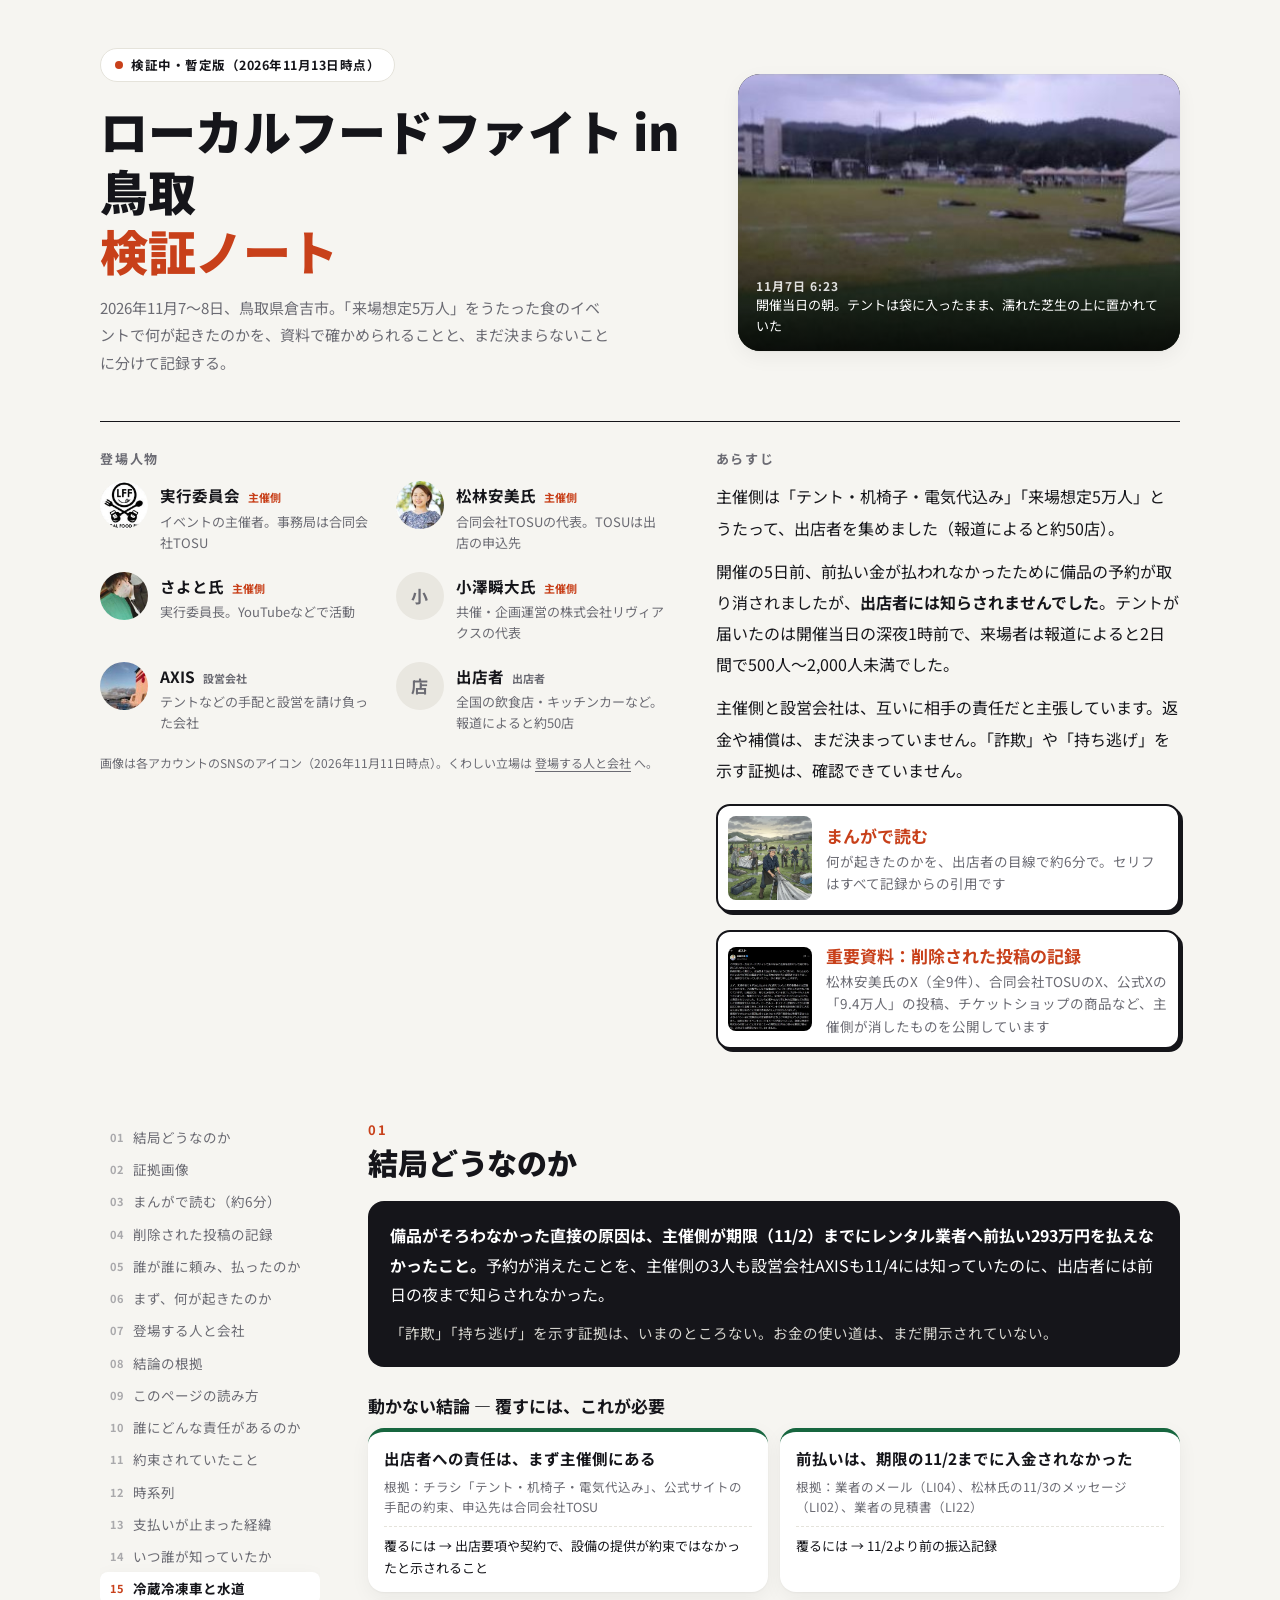
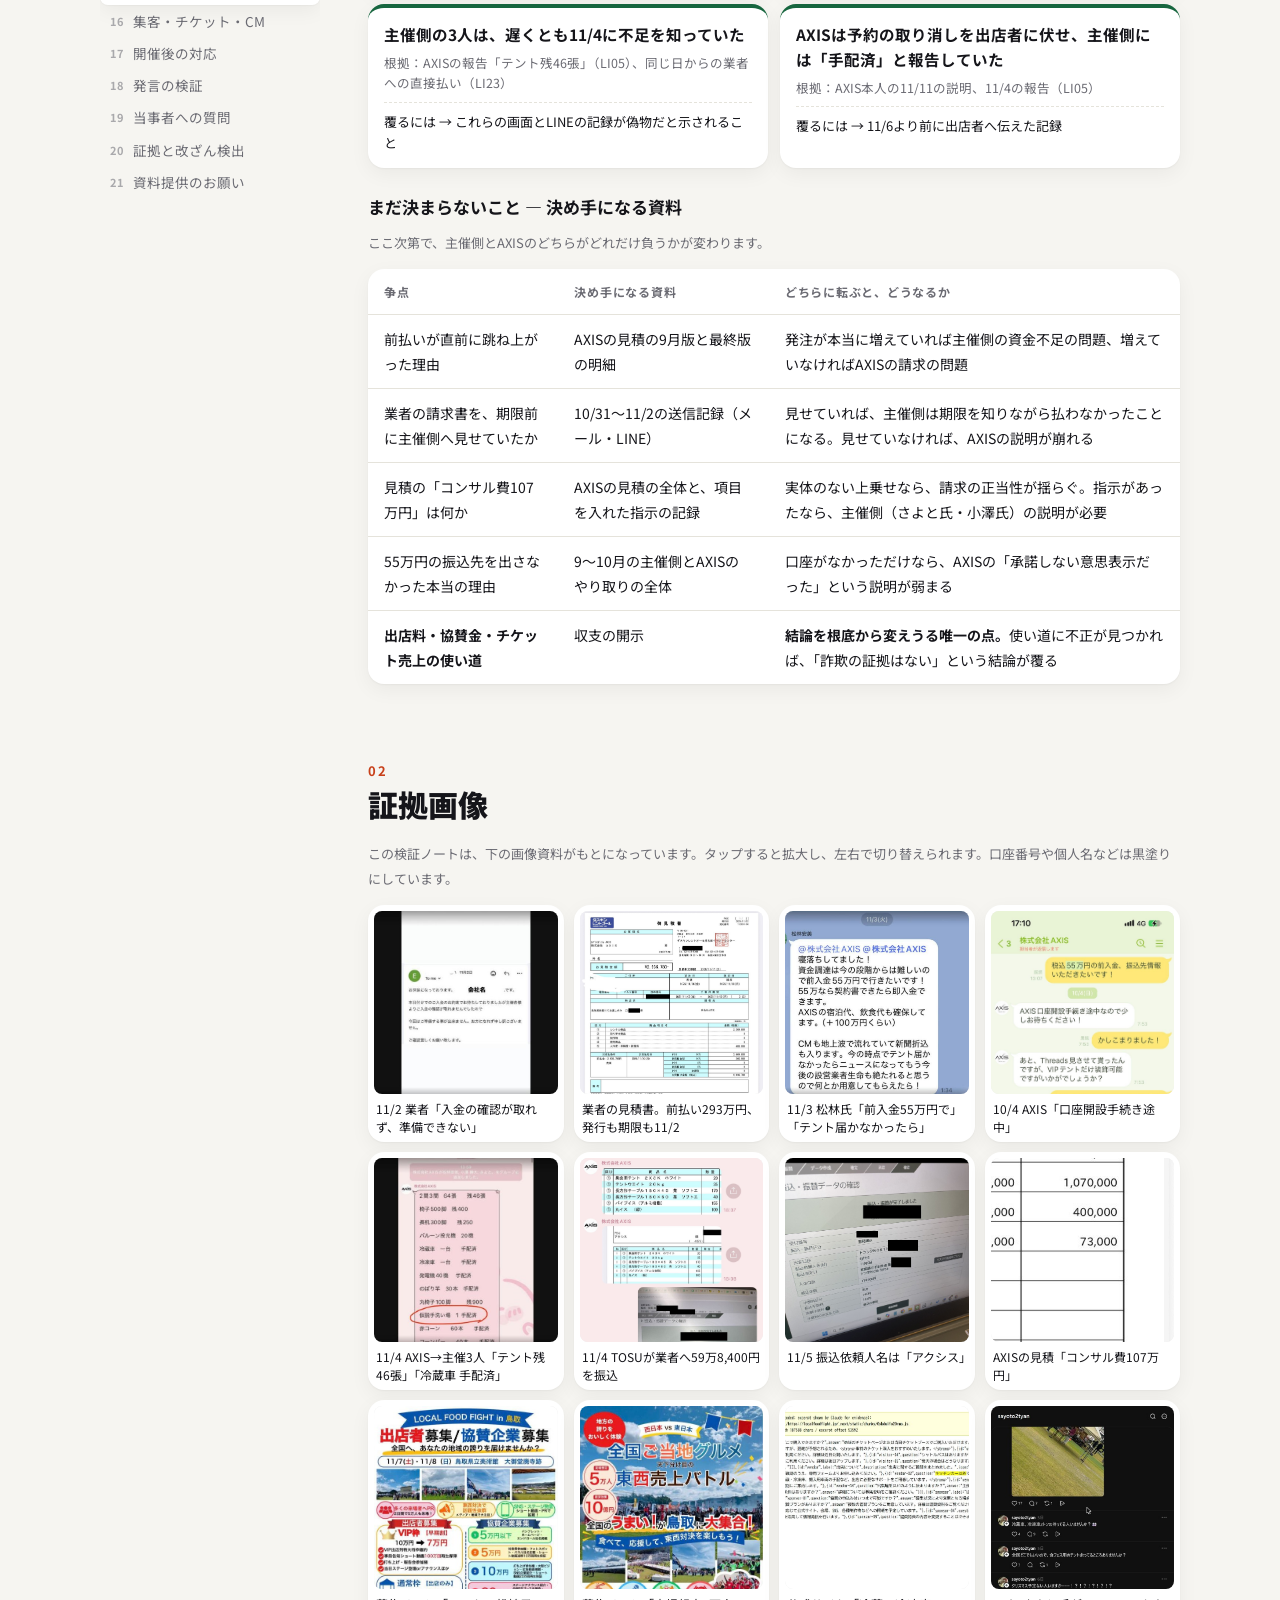
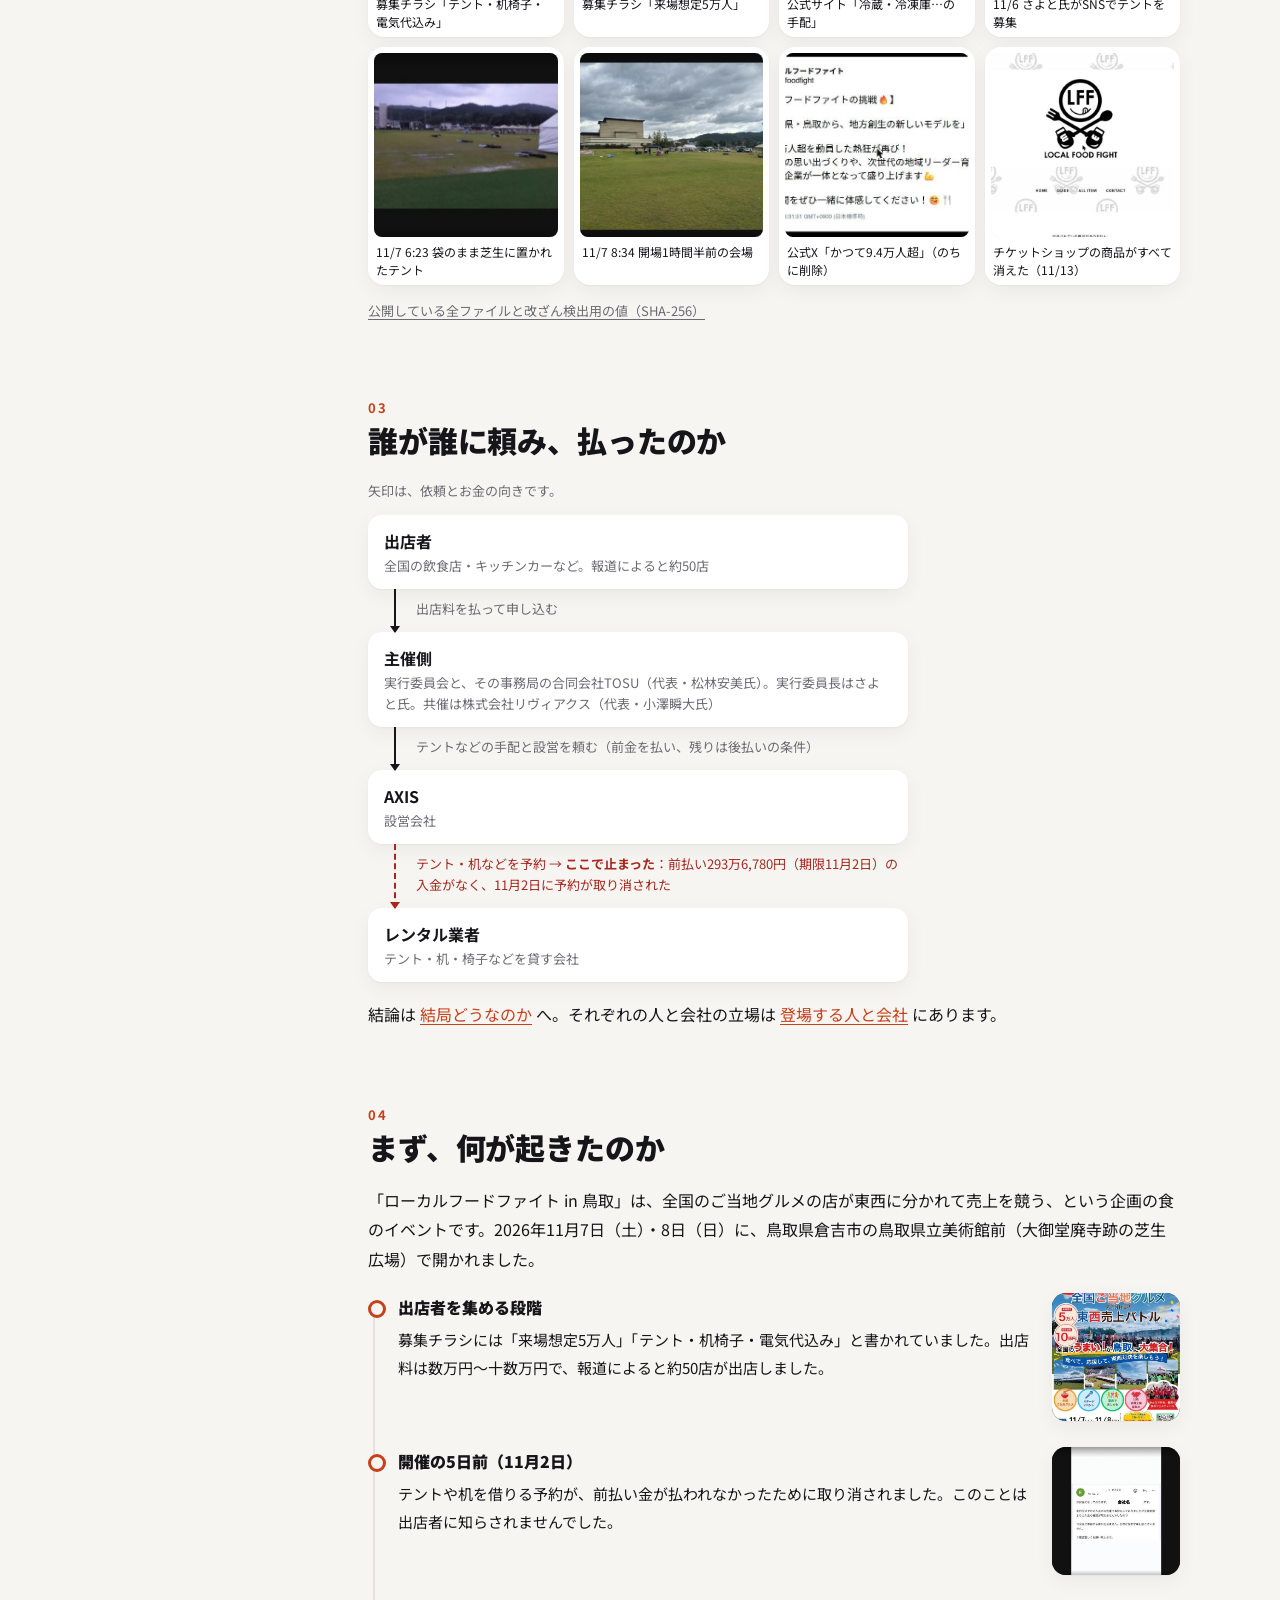
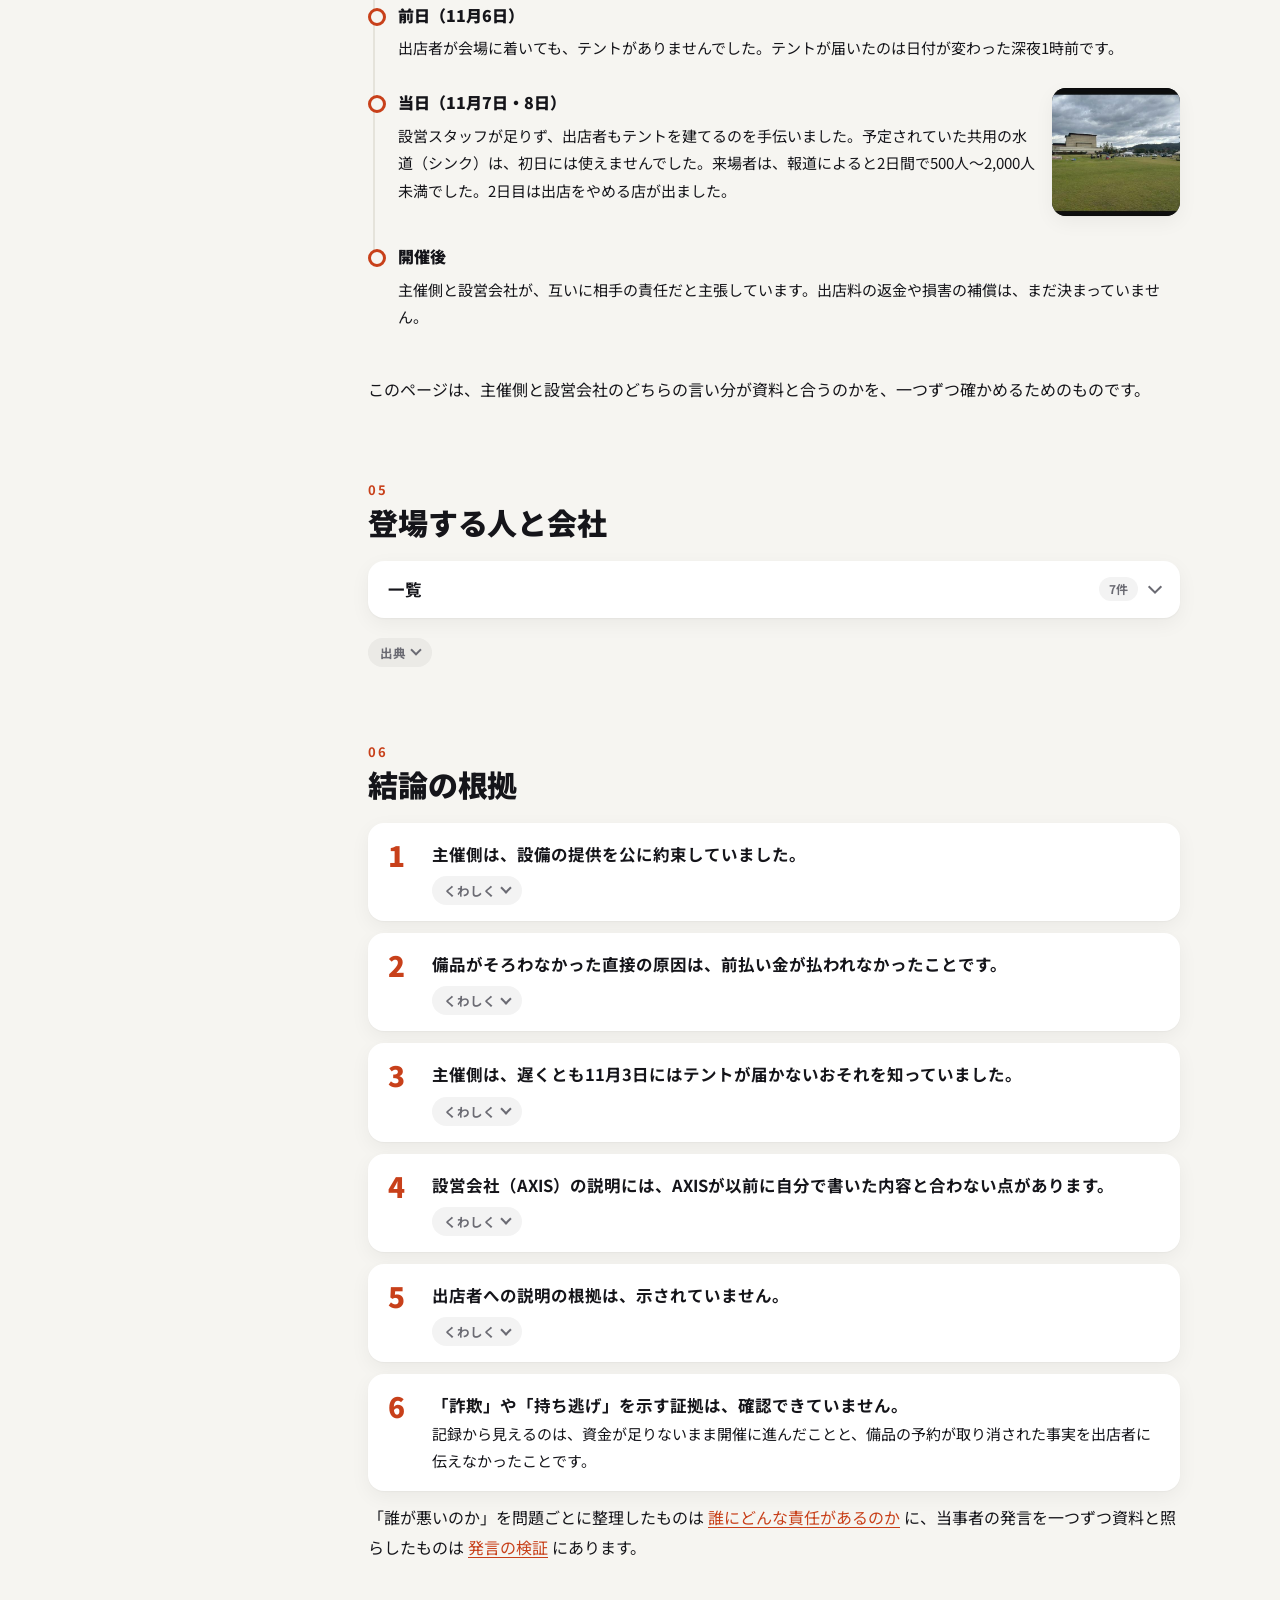
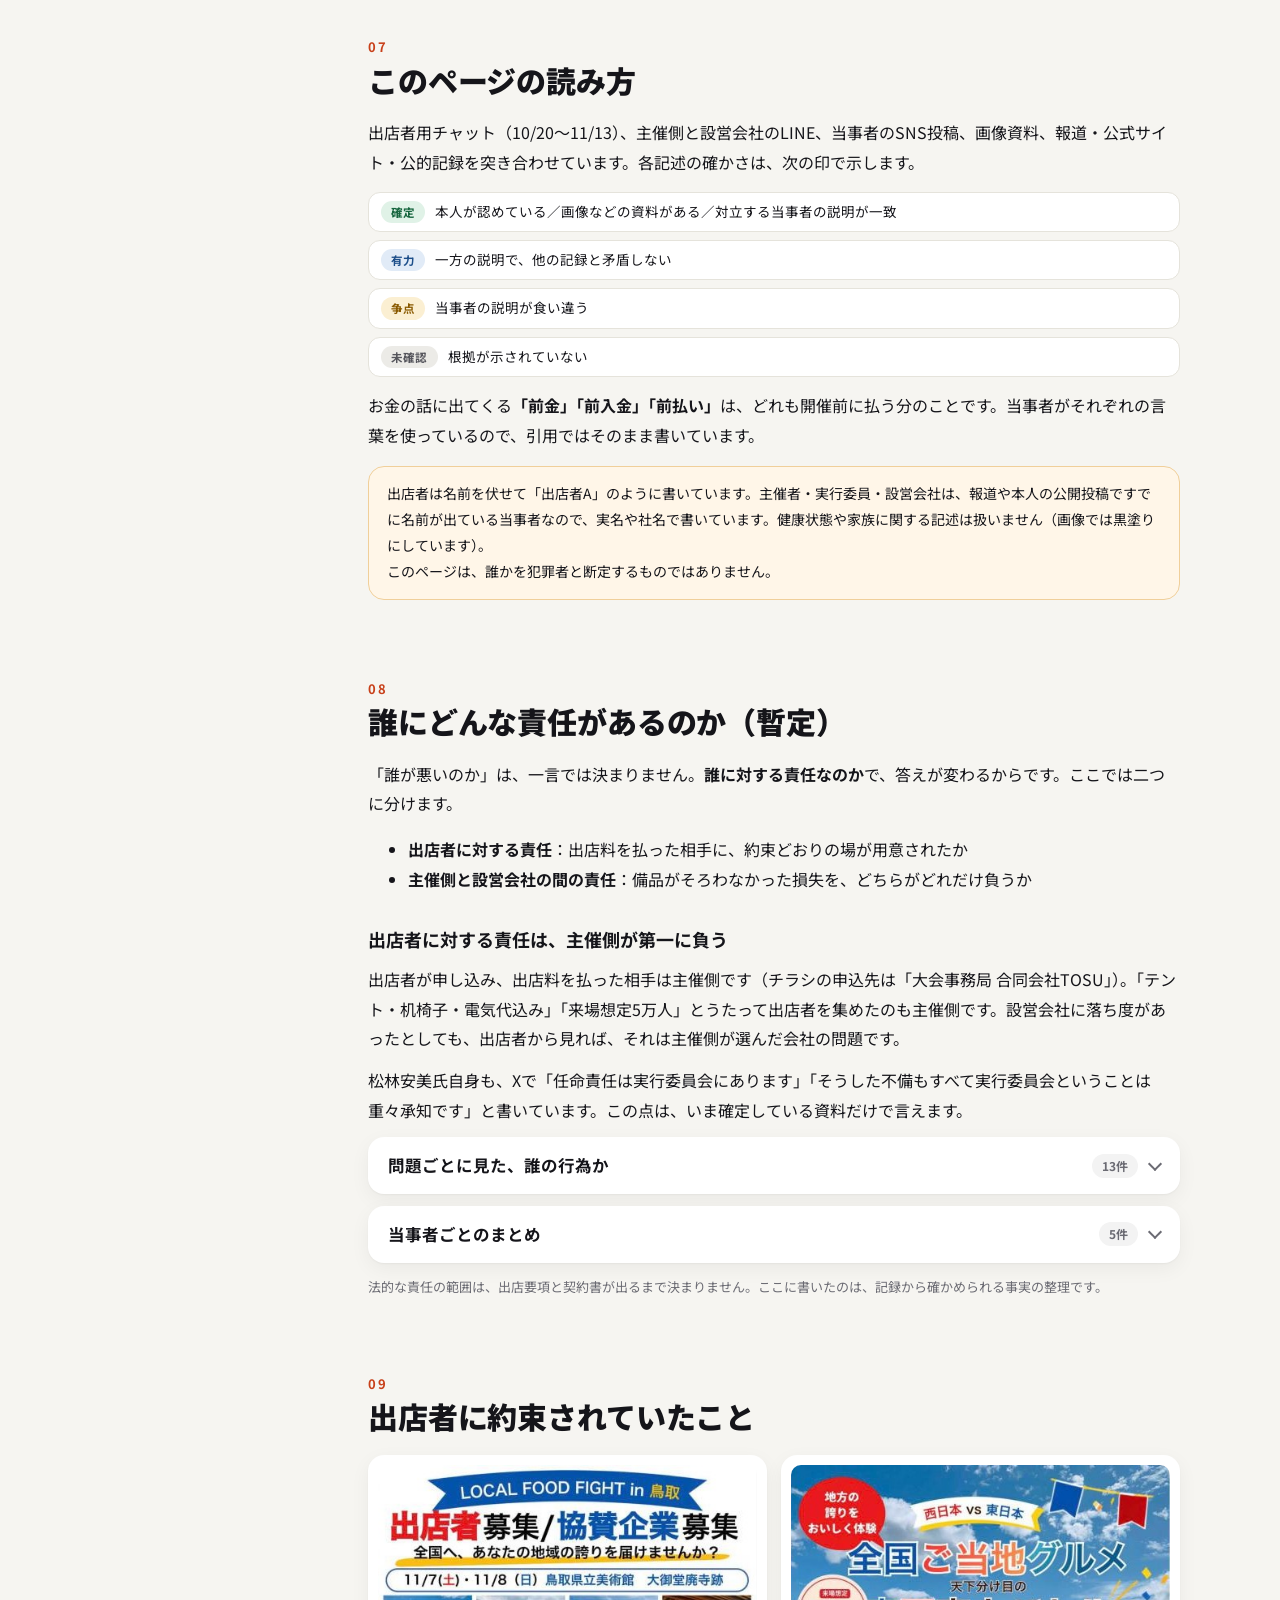
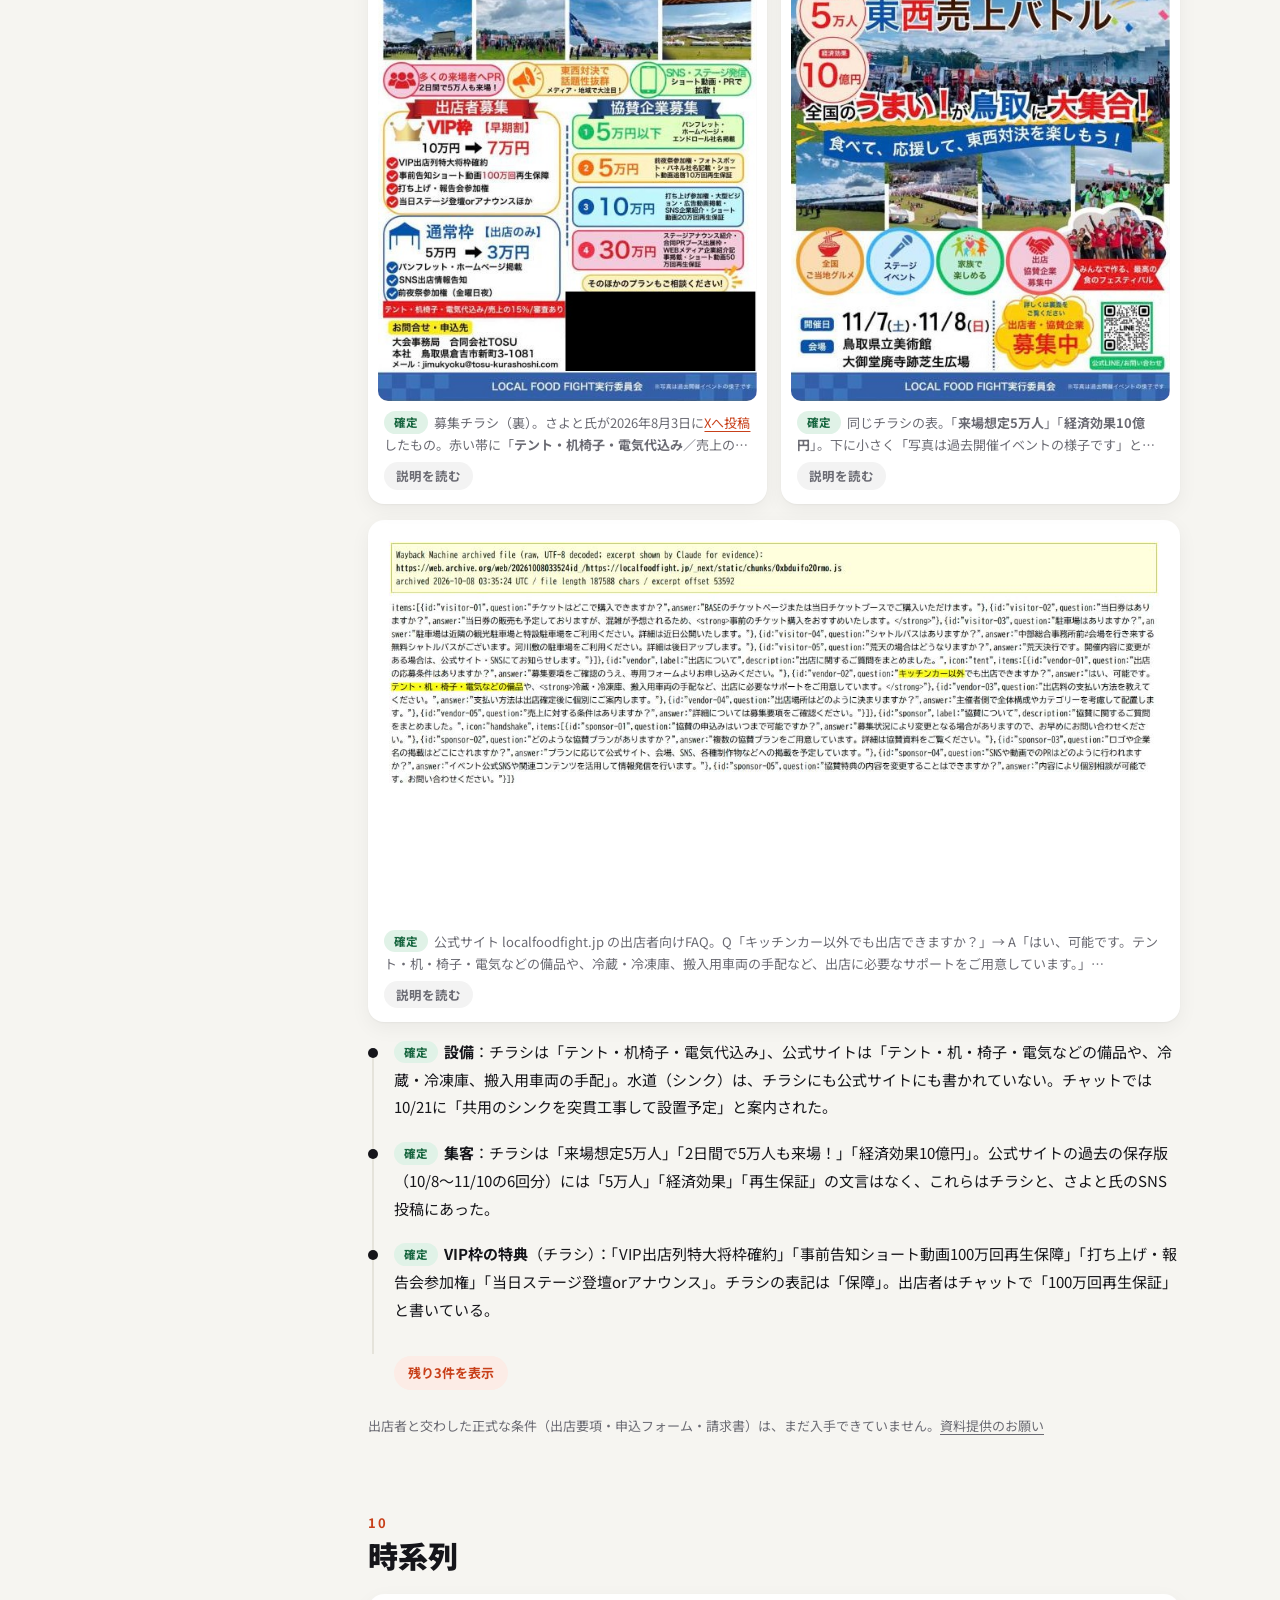
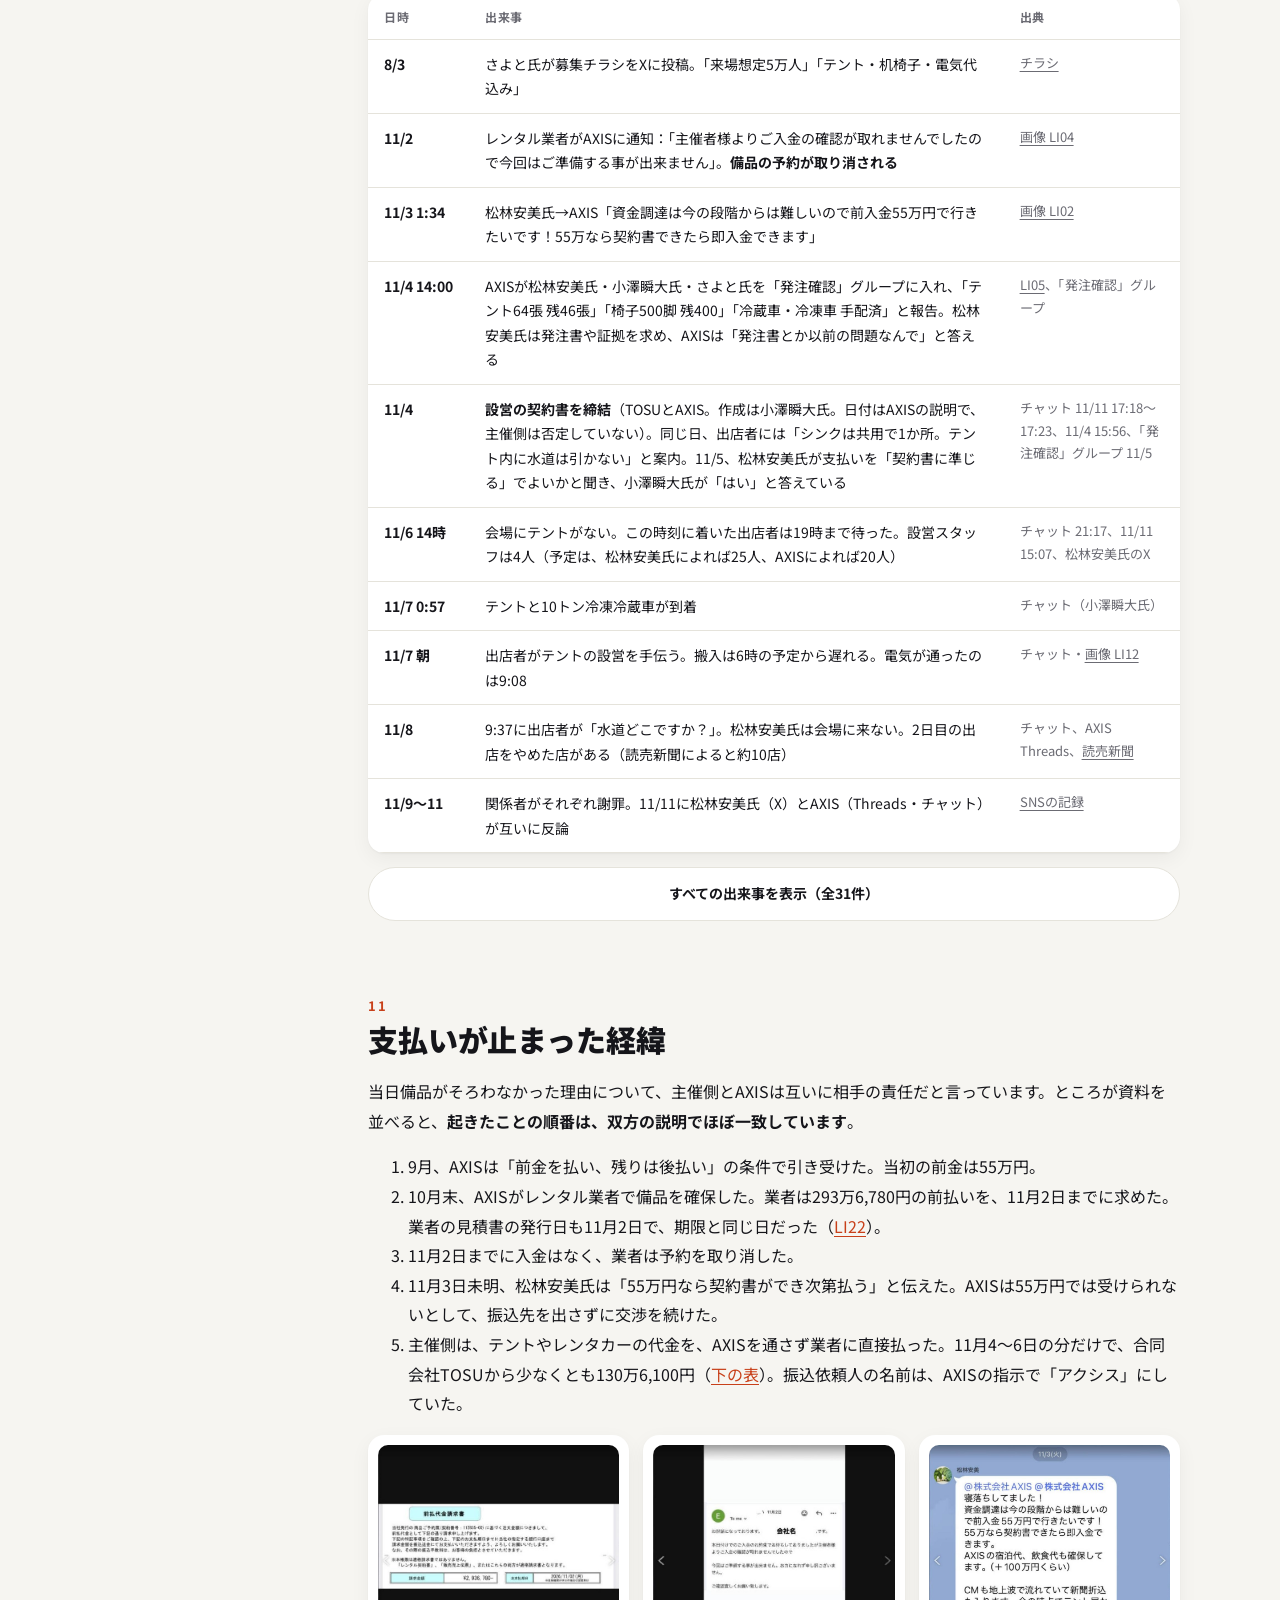
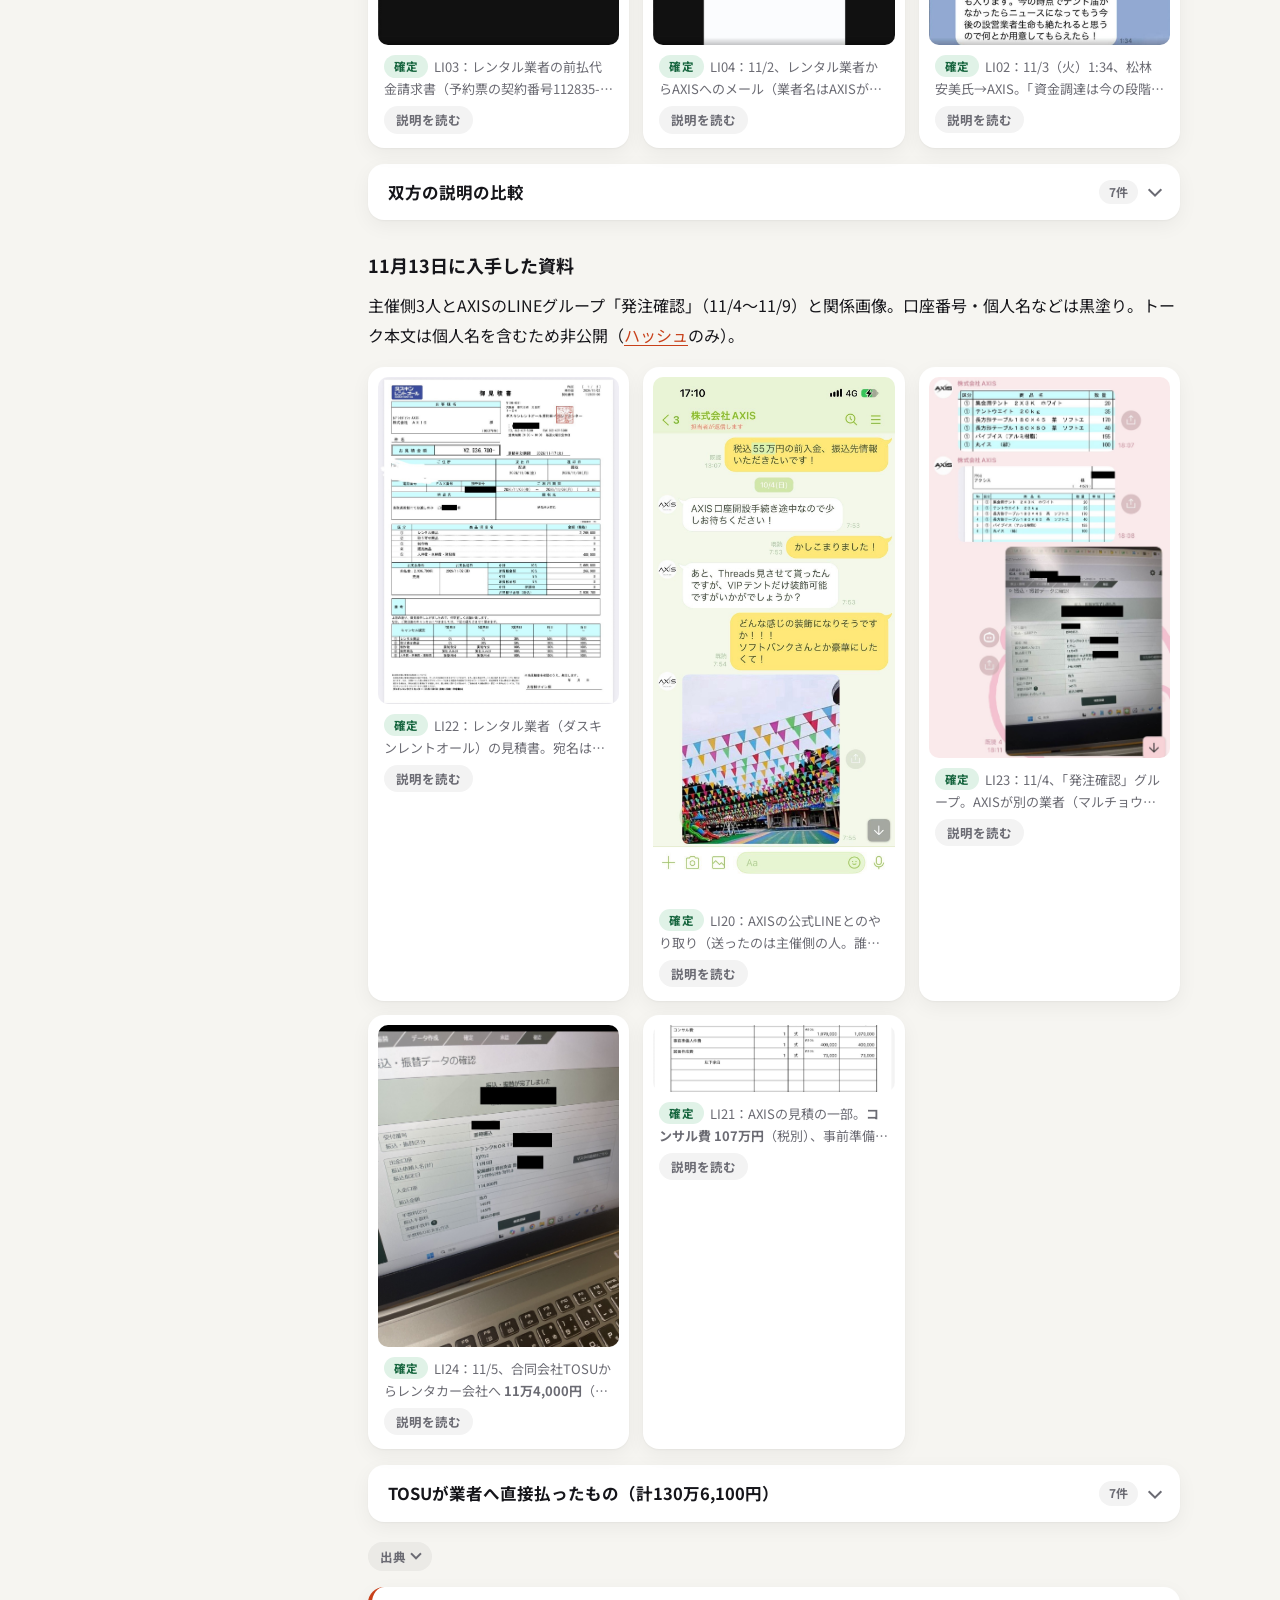
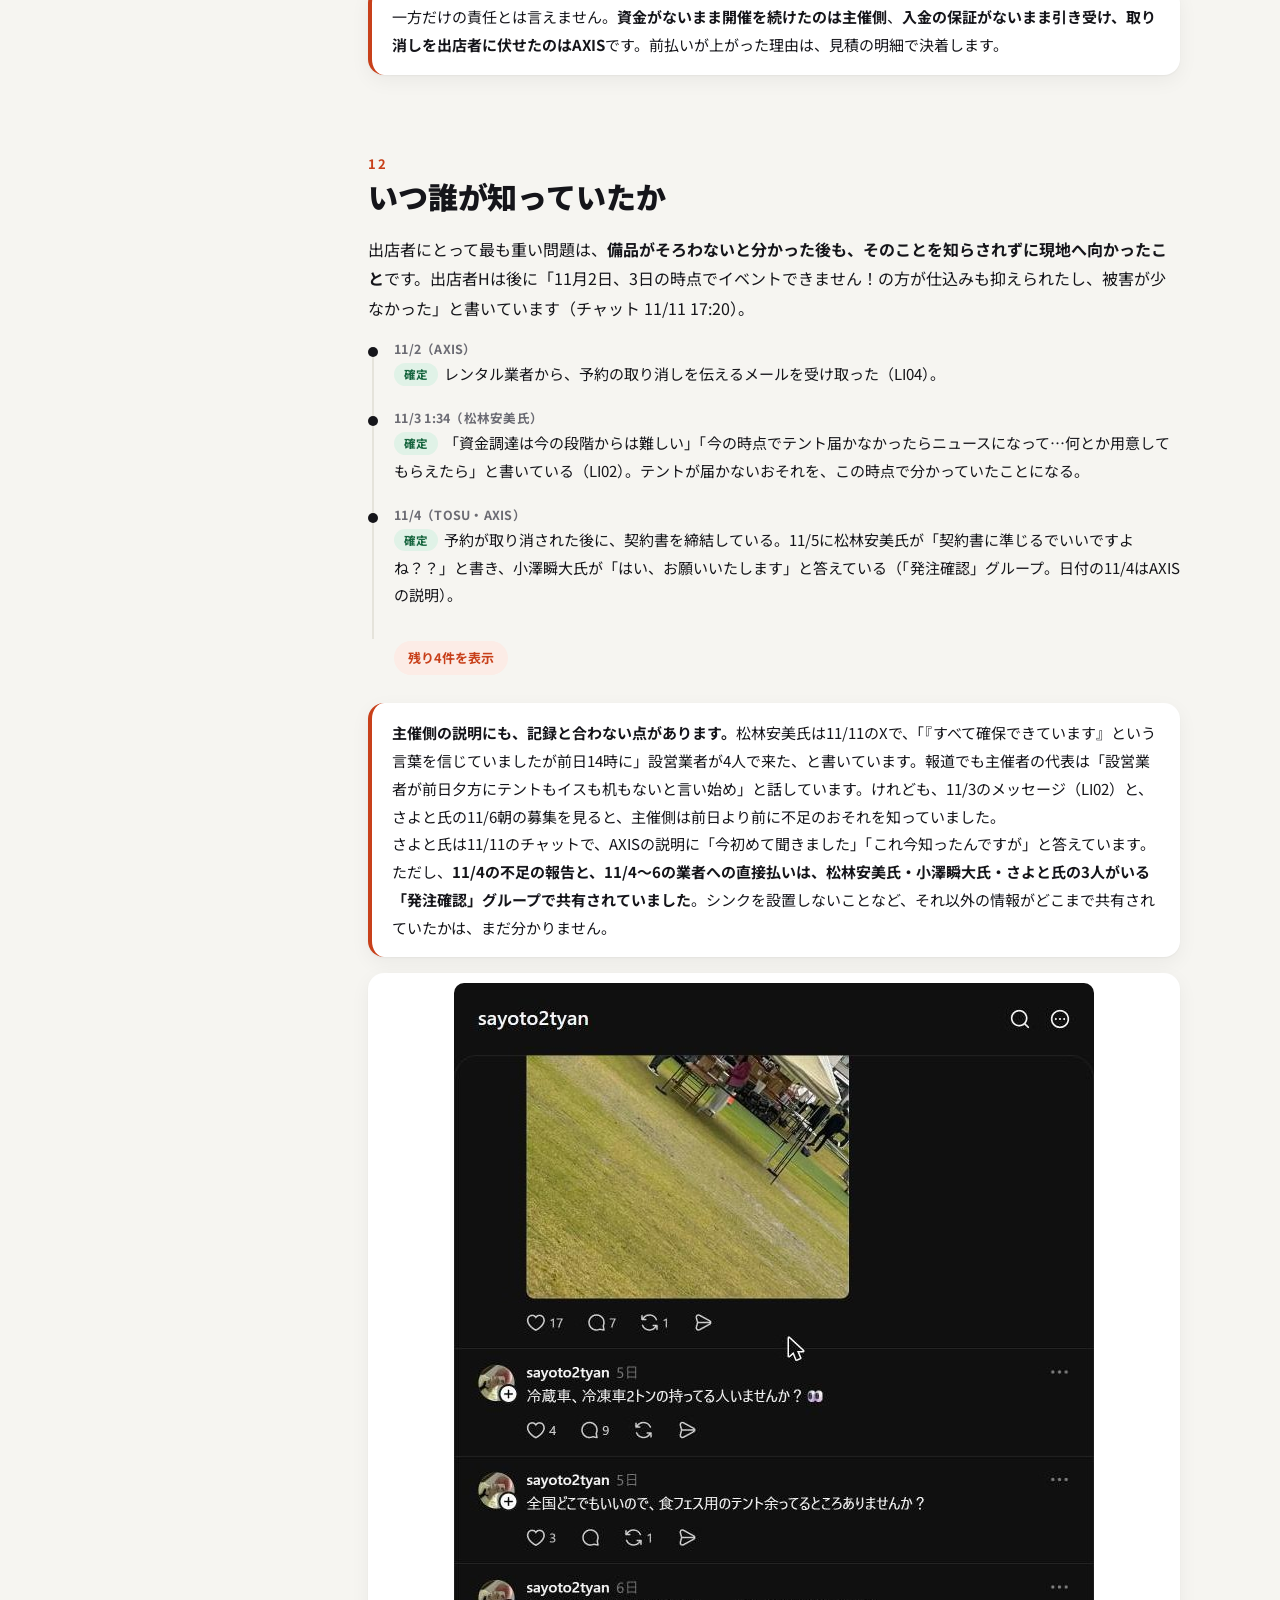
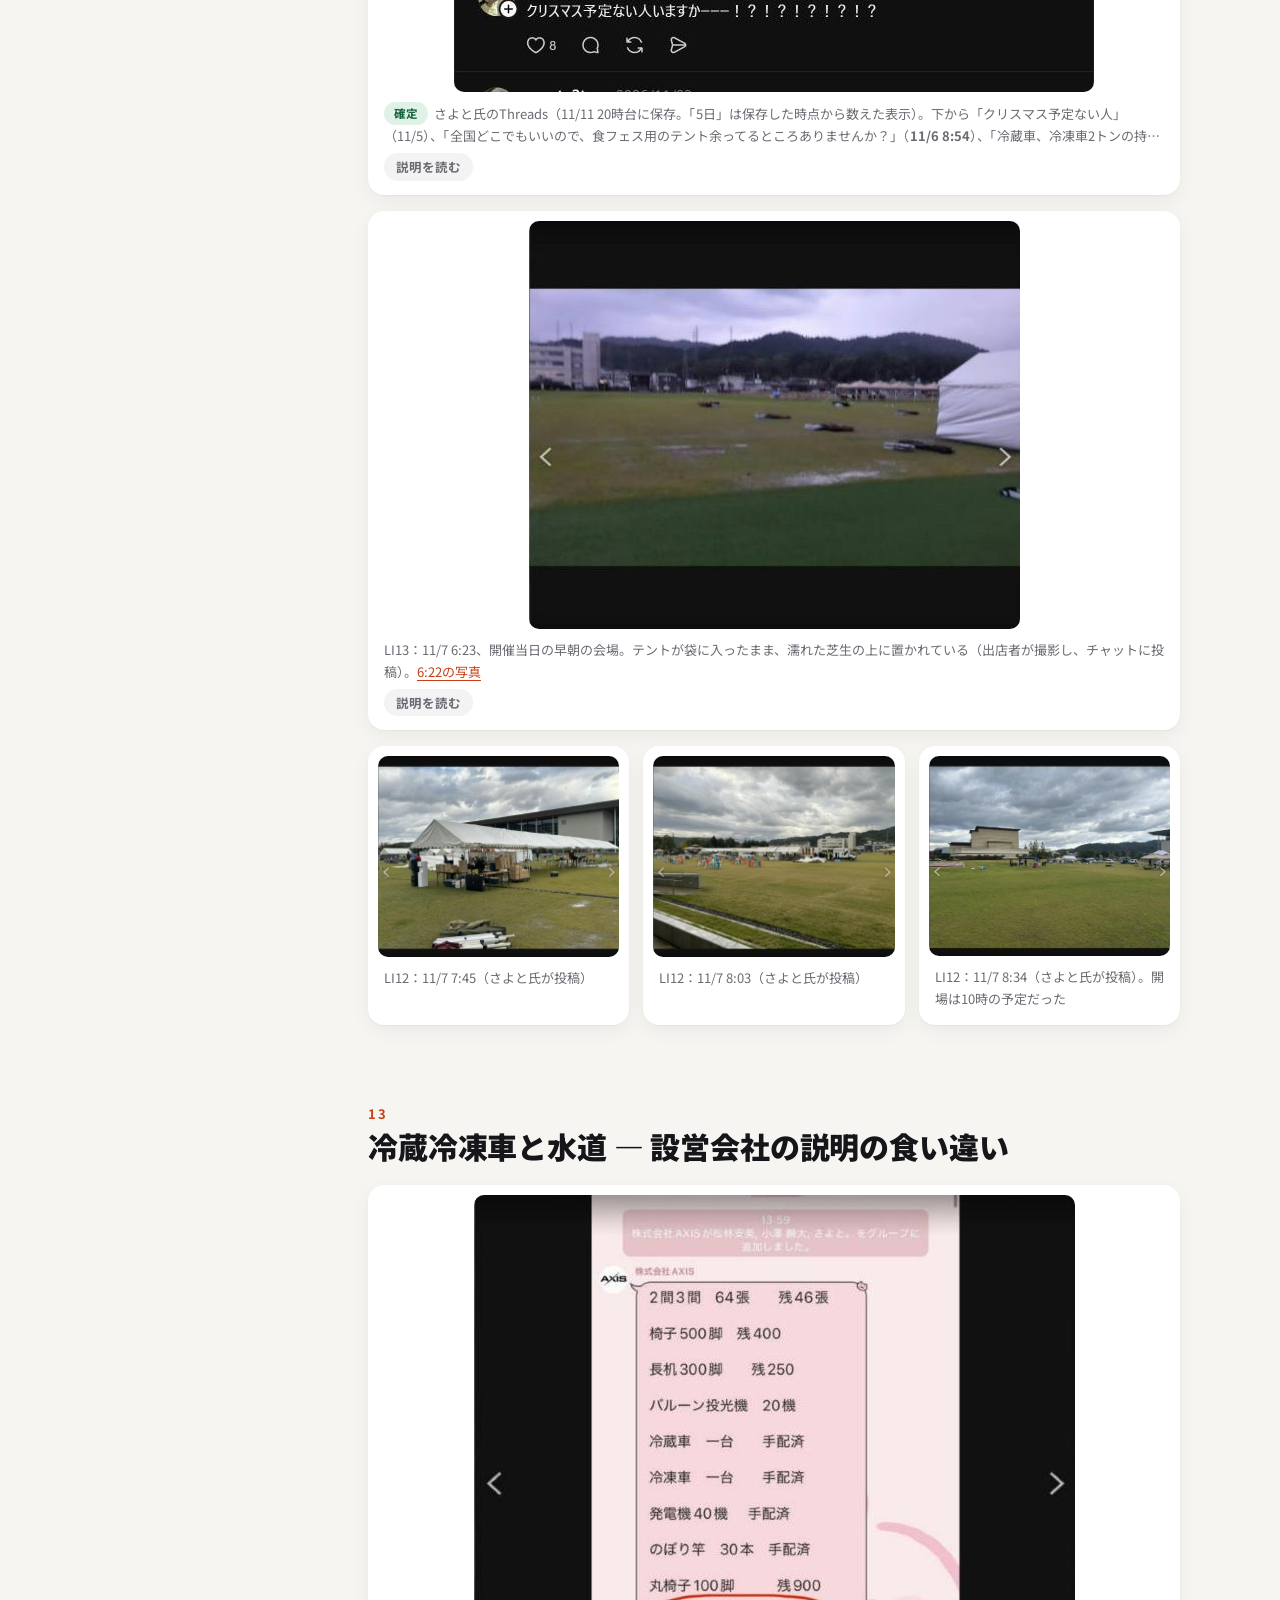
==== index.html @ a11bb2c3 "冒頭に「結局どうなのか」と証拠画像の一覧を追加し、本文を短く - 「結局どうなのか」：結論3行、動かない結論と覆すのに必要なもの、決め手になる資料と結論への影響 - 「証拠画像」：主な画像16枚をサム" ====
<!doctype html>
<html lang="ja">
<head>
<meta charset="utf-8">
<!-- Google Tag Manager -->
<script>(function(w,d,s,l,i){w[l]=w[l]||[];w[l].push({'gtm.start':
new Date().getTime(),event:'gtm.js'});var f=d.getElementsByTagName(s)[0],
j=d.createElement(s),dl=l!='dataLayer'?'&l='+l:'';j.async=true;j.src=
'https://www.googletagmanager.com/gtm.js?id='+i+dl;f.parentNode.insertBefore(j,f);
})(window,document,'script','dataLayer','GTM-5VJ6V8SR');</script>
<!-- End Google Tag Manager -->
<!-- Google tag (gtag.js) -->
<script async src="https://www.googletagmanager.com/gtag/js?id=G-WRLJP6FQFK"></script>
<script>
  window.dataLayer = window.dataLayer || [];
  function gtag(){dataLayer.push(arguments);}
  gtag('js', new Date());
  gtag('config', 'G-WRLJP6FQFK');
</script>
<meta name="viewport" content="width=device-width, initial-scale=1">
<meta name="robots" content="noindex">
<title>LFF鳥取 検証ノート</title>
<meta name="description" content="ローカルフードファイト in 鳥取（2026年11月7〜8日・倉吉）で何が起きたのかを、出店者用チャットの記録・当事者の公開投稿・画像資料・報道から検証する暫定版ノート。">
<link rel="preconnect" href="https://fonts.googleapis.com">
<link rel="preconnect" href="https://fonts.gstatic.com" crossorigin>
<link href="https://fonts.googleapis.com/css2?family=Noto+Sans+JP:wght@400;500;700;900&display=swap" rel="stylesheet">
<link rel="stylesheet" href="style.css?v=9">
</head>
<body>
<!-- Google Tag Manager (noscript) -->
<noscript><iframe src="https://www.googletagmanager.com/ns.html?id=GTM-5VJ6V8SR"
height="0" width="0" style="display:none;visibility:hidden"></iframe></noscript>
<!-- End Google Tag Manager (noscript) -->
<header class="top">
  <div class="hero">
    <div class="hero-text">
      <span class="status">検証中・暫定版（2026年11月13日時点）</span>
      <h1>ローカルフードファイト in 鳥取 <span>検証ノート</span></h1>
      <p class="sub">2026年11月7〜8日、鳥取県倉吉市。「来場想定5万人」をうたった食のイベントで何が起きたのかを、資料で確かめられることと、まだ決まらないことに分けて記録する。</p>
    </div>
    <a class="hero-photo" href="#fig-tents">
      <img src="evidence/line/LI13a_1107_0623_tents_on_ground.jpg" alt="11月7日早朝、雨上がりの芝生にテントが袋に入ったまま置かれている会場" width="491" height="408">
      <span><b>11月7日 6:23</b>開催当日の朝。テントは袋に入ったまま、濡れた芝生の上に置かれていた</span>
    </a>
  </div>
  <div class="intro">
    <div class="cast">
      <h2>登場人物</h2>
      <ul>
        <li><img src="img/cast_lff.jpg" alt="" width="160" height="160"><div><b>実行委員会</b><span class="side">主催側</span><p>イベントの主催者。事務局は合同会社TOSU</p></div></li>
        <li><img src="img/cast_matsubayashi.jpg" alt="" width="160" height="160"><div><b>松林安美氏</b><span class="side">主催側</span><p>合同会社TOSUの代表。TOSUは出店の申込先</p></div></li>
        <li><img src="img/cast_sayoto.jpg" alt="" width="160" height="160"><div><b>さよと氏</b><span class="side">主催側</span><p>実行委員長。YouTubeなどで活動</p></div></li>
        <li><i aria-hidden="true">小</i><div><b>小澤瞬大氏</b><span class="side">主催側</span><p>共催・企画運営の株式会社リヴィアクスの代表</p></div></li>
        <li><img src="img/cast_axis.jpg" alt="" width="160" height="160"><div><b>AXIS</b><span class="side alt">設営会社</span><p>テントなどの手配と設営を請け負った会社</p></div></li>
        <li><i aria-hidden="true">店</i><div><b>出店者</b><span class="side alt">出店者</span><p>全国の飲食店・キッチンカーなど。報道によると約50店</p></div></li>
      </ul>
      <p class="credit">画像は各アカウントのSNSのアイコン（2026年11月11日時点）。くわしい立場は <a href="#people">登場する人と会社</a> へ。</p>
    </div>
    <div class="story">
      <h2>あらすじ</h2>
      <p>主催側は「テント・机椅子・電気代込み」「来場想定5万人」とうたって、出店者を集めました（報道によると約50店）。</p>
      <p>開催の5日前、前払い金が払われなかったために備品の予約が取り消されましたが、<strong>出店者には知らされませんでした</strong>。テントが届いたのは開催当日の深夜1時前で、来場者は報道によると2日間で500人〜2,000人未満でした。</p>
      <p>主催側と設営会社は、互いに相手の責任だと主張しています。返金や補償は、まだ決まっていません。「詐欺」や「持ち逃げ」を示す証拠は、確認できていません。</p>
      <a class="manga-link" href="manga.html"><img src="manga/p20.webp" alt="" width="900" height="900" loading="lazy"><span><b>まんがで読む</b>何が起きたのかを、出店者の目線で約6分で。セリフはすべて記録からの引用です</span></a>
      <a class="manga-link" href="deleted.html"><img src="evidence/sns/x_ms759sk/01_2120317312121368663_a.jpg" alt="" width="599" height="765" loading="lazy" style="object-position:top"><span><b>重要資料：削除された投稿の記録</b>松林安美氏のX（全9件）、合同会社TOSUのX、公式Xの「9.4万人」の投稿、チケットショップの商品など、主催側が消したものを公開しています</span></a>
    </div>
  </div>
</header>

<div class="wrap">
<nav class="toc" aria-label="目次">
  <details open>
  <summary>目次</summary>
  <ol>
    <li><a href="#focus">結局どうなのか</a></li>
    <li><a href="#gallery">証拠画像</a></li>
    <li><a href="manga.html">まんがで読む（約6分）</a></li>
    <li><a href="deleted.html">削除された投稿の記録</a></li>
    <li><a href="#quick">誰が誰に頼み、払ったのか</a></li>
    <li><a href="#overview">まず、何が起きたのか</a></li>
    <li><a href="#people">登場する人と会社</a></li>
    <li><a href="#summary">結論の根拠</a></li>
    <li><a href="#about">このページの読み方</a></li>
    <li><a href="#responsibility">誰にどんな責任があるのか</a></li>
    <li><a href="#promises">約束されていたこと</a></li>
    <li><a href="#timeline">時系列</a></li>
    <li><a href="#money">支払いが止まった経緯</a></li>
    <li><a href="#knew">いつ誰が知っていたか</a></li>
    <li><a href="#equip">冷蔵冷凍車と水道</a></li>
    <li><a href="#crowd">集客・チケット・CM</a></li>
    <li><a href="#after">開催後の対応</a></li>
    <li><a href="#claims">発言の検証</a></li>
    <li><a href="#questions">当事者への質問</a></li>
    <li><a href="#evidence">証拠と改ざん検出</a></li>
    <li><a href="#contribute">資料提供のお願い</a></li>
  </ol>
  </details>
</nav>

<main>

<section id="focus">
<h2>結局どうなのか</h2>
<div class="bottom">
  <p><b>備品がそろわなかった直接の原因は、主催側が期限（11/2）までにレンタル業者へ前払い293万円を払えなかったこと。</b>予約が消えたことを、主催側の3人も設営会社AXISも11/4には知っていたのに、出店者には前日の夜まで知らされなかった。</p>
  <p>「詐欺」「持ち逃げ」を示す証拠は、いまのところない。お金の使い道は、まだ開示されていない。</p>
</div>

<h3 class="fh">動かない結論 ― 覆すには、これが必要</h3>
<div class="holds">
  <div><b>出店者への責任は、まず主催側にある</b><span class="ev">根拠：チラシ「テント・机椅子・電気代込み」、公式サイトの手配の約束、申込先は合同会社TOSU</span><span class="flip">覆るには → 出店要項や契約で、設備の提供が約束ではなかったと示されること</span></div>
  <div><b>前払いは、期限の11/2までに入金されなかった</b><span class="ev">根拠：業者のメール（LI04）、松林氏の11/3のメッセージ（LI02）、業者の見積書（LI22）</span><span class="flip">覆るには → 11/2より前の振込記録</span></div>
  <div><b>主催側の3人は、遅くとも11/4に不足を知っていた</b><span class="ev">根拠：AXISの報告「テント残46張」（LI05）、同じ日からの業者への直接払い（LI23）</span><span class="flip">覆るには → これらの画面とLINEの記録が偽物だと示されること</span></div>
  <div><b>AXISは予約の取り消しを出店者に伏せ、主催側には「手配済」と報告していた</b><span class="ev">根拠：AXIS本人の11/11の説明、11/4の報告（LI05）</span><span class="flip">覆るには → 11/6より前に出店者へ伝えた記録</span></div>
</div>

<h3 class="fh">まだ決まらないこと ― 決め手になる資料</h3>
<p class="src">ここ次第で、主催側とAXISのどちらがどれだけ負うかが変わります。</p>
<div class="tbl"><table>
<tr><th>争点</th><th>決め手になる資料</th><th>どちらに転ぶと、どうなるか</th></tr>
<tr><td>前払いが直前に跳ね上がった理由</td><td>AXISの見積の9月版と最終版の明細</td><td>発注が本当に増えていれば主催側の資金不足の問題、増えていなければAXISの請求の問題</td></tr>
<tr><td>業者の請求書を、期限前に主催側へ見せていたか</td><td>10/31〜11/2の送信記録（メール・LINE）</td><td>見せていれば、主催側は期限を知りながら払わなかったことになる。見せていなければ、AXISの説明が崩れる</td></tr>
<tr><td>見積の「コンサル費107万円」は何か</td><td>AXISの見積の全体と、項目を入れた指示の記録</td><td>実体のない上乗せなら、請求の正当性が揺らぐ。指示があったなら、主催側（さよと氏・小澤氏）の説明が必要</td></tr>
<tr><td>55万円の振込先を出さなかった本当の理由</td><td>9〜10月の主催側とAXISのやり取りの全体</td><td>口座がなかっただけなら、AXISの「承諾しない意思表示だった」という説明が弱まる</td></tr>
<tr><td><b>出店料・協賛金・チケット売上の使い道</b></td><td>収支の開示</td><td><b>結論を根底から変えうる唯一の点。</b>使い道に不正が見つかれば、「詐欺の証拠はない」という結論が覆る</td></tr>
</table></div>
</section>

<section id="gallery">
<h2>証拠画像</h2>
<p class="src">この検証ノートは、下の画像資料がもとになっています。タップすると拡大し、左右で切り替えられます。口座番号や個人名などは黒塗りにしています。</p>
<div class="evgrid">
  <figure><img src="evidence/line/LI04_vendor_mail_1102_no_payment.jpg" alt="11/2 業者「入金の確認が取れず、準備できない」" loading="lazy"><figcaption>11/2 業者「入金の確認が取れず、準備できない」</figcaption></figure>
  <figure><img src="evidence/line/LI22a_duskin_estimate_1102_2936780yen.jpg" alt="業者の見積書。前払い293万円、発行も期限も11/2" loading="lazy"><figcaption>業者の見積書。前払い293万円、発行も期限も11/2</figcaption></figure>
  <figure><img src="evidence/line/LI02_1103_matsubayashi_to_axis_55man.jpg" alt="11/3 松林氏「前入金55万円で」「テント届かなかったら」" loading="lazy"><figcaption>11/3 松林氏「前入金55万円で」「テント届かなかったら」</figcaption></figure>
  <figure><img src="evidence/line/LI20_axis_line_55man_account_not_opened_1004.jpg" alt="10/4 AXIS「口座開設手続き途中」" loading="lazy"><figcaption>10/4 AXIS「口座開設手続き途中」</figcaption></figure>
  <figure><img src="evidence/line/LI05_axis_status_list_refrigerated_trucks_arranged.jpg" alt="11/4 AXIS→主催3人「テント残46張」「冷蔵車 手配済」" loading="lazy"><figcaption>11/4 AXIS→主催3人「テント残46張」「冷蔵車 手配済」</figcaption></figure>
  <figure><img src="evidence/line/LI23b_order_group_1104_tosu_transfer_598400yen.jpg" alt="11/4 TOSUが業者へ59万8,400円を振込" loading="lazy"><figcaption>11/4 TOSUが業者へ59万8,400円を振込</figcaption></figure>
  <figure><img src="evidence/line/LI24_tosu_transfer_1105_jnet_114000yen_requester_axis.jpg" alt="11/5 振込依頼人名は「アクシス」" loading="lazy"><figcaption>11/5 振込依頼人名は「アクシス」</figcaption></figure>
  <figure><img src="evidence/line/LI21_axis_estimate_consulting_fee_1070000.jpg" alt="AXISの見積「コンサル費107万円」" loading="lazy" style="object-position:right center"><figcaption>AXISの見積「コンサル費107万円」</figcaption></figure>
  <figure><img src="evidence/sns/x_1123sayoto/flyer_20260803_back.jpg" alt="募集チラシ「テント・机椅子・電気代込み」" loading="lazy"><figcaption>募集チラシ「テント・机椅子・電気代込み」</figcaption></figure>
  <figure><img src="evidence/sns/x_1123sayoto/flyer_20260803_front.jpg" alt="募集チラシ「来場想定5万人」" loading="lazy"><figcaption>募集チラシ「来場想定5万人」</figcaption></figure>
  <figure><img src="evidence/official/O02_2_wayback20261008_vendor_faq.jpg" alt="公式サイト「冷蔵・冷凍庫…の手配」" loading="lazy"><figcaption>公式サイト「冷蔵・冷凍庫…の手配」</figcaption></figure>
  <figure><img src="evidence/sns/threads_sayoto2tyan/01_timeline_06.jpg" alt="11/6 さよと氏がSNSでテントを募集" loading="lazy"><figcaption>11/6 さよと氏がSNSでテントを募集</figcaption></figure>
  <figure><img src="evidence/line/LI13a_1107_0623_tents_on_ground.jpg" alt="11/7 6:23 袋のまま芝生に置かれたテント" loading="lazy"><figcaption>11/7 6:23 袋のまま芝生に置かれたテント</figcaption></figure>
  <figure><img src="evidence/line/LI12b_1107_0834_venue_1.jpg" alt="11/7 8:34 開場1時間半前の会場" loading="lazy"><figcaption>11/7 8:34 開場1時間半前の会場</figcaption></figure>
  <figure><img src="evidence/sns/deleted_20261113/lff_x_2109909971098120393_wayback.jpg" alt="公式X「かつて9.4万人超」（のちに削除）" loading="lazy"><figcaption>公式X「かつて9.4万人超」（のちに削除）</figcaption></figure>
  <figure><img src="evidence/sns/deleted_20261113/base_shop_20261113_top.jpg" alt="チケットショップの商品がすべて消えた（11/13）" loading="lazy"><figcaption>チケットショップの商品がすべて消えた（11/13）</figcaption></figure>
</div>
<p class="src"><a href="evidence/index.html">公開している全ファイルと改ざん検出用の値（SHA-256）</a></p>
</section>

<section id="quick">
<h2>誰が誰に頼み、払ったのか</h2>
<p class="src">矢印は、依頼とお金の向きです。</p>
<div class="flow">
  <div class="node"><b>出店者</b><span>全国の飲食店・キッチンカーなど。報道によると約50店</span></div>
  <div class="arrow">出店料を払って申し込む</div>
  <div class="node"><b>主催側</b><span>実行委員会と、その事務局の合同会社TOSU（代表・松林安美氏）。実行委員長はさよと氏。共催は株式会社リヴィアクス（代表・小澤瞬大氏）</span></div>
  <div class="arrow">テントなどの手配と設営を頼む（前金を払い、残りは後払いの条件）</div>
  <div class="node"><b>AXIS</b><span>設営会社</span></div>
  <div class="arrow stop">テント・机などを予約 → <strong>ここで止まった</strong>：前払い293万6,780円（期限11月2日）の入金がなく、11月2日に予約が取り消された</div>
  <div class="node"><b>レンタル業者</b><span>テント・机・椅子などを貸す会社</span></div>
</div>
<p>結論は <a href="#focus">結局どうなのか</a> へ。それぞれの人と会社の立場は <a href="#people">登場する人と会社</a> にあります。</p>
</section>

<section id="overview">
<h2>まず、何が起きたのか</h2>
<p>「ローカルフードファイト in 鳥取」は、全国のご当地グルメの店が東西に分かれて売上を競う、という企画の食のイベントです。2026年11月7日（土）・8日（日）に、鳥取県倉吉市の鳥取県立美術館前（大御堂廃寺跡の芝生広場）で開かれました。</p>
<ol class="steps">
  <li><div><span class="step-when">出店者を集める段階</span><p>募集チラシには「来場想定5万人」「テント・机椅子・電気代込み」と書かれていました。出店料は数万円〜十数万円で、報道によると約50店が出店しました。</p></div><a class="thumb" href="#fig-flyer-front"><img src="evidence/sns/x_1123sayoto/flyer_20260803_front.jpg" alt="募集チラシの表面" loading="lazy"></a></li>
  <li><div><span class="step-when">開催の5日前（11月2日）</span><p>テントや机を借りる予約が、前払い金が払われなかったために取り消されました。このことは出店者に知らされませんでした。</p></div><a class="thumb" href="#fig-mail"><img src="evidence/line/LI04_vendor_mail_1102_no_payment.jpg" alt="レンタル業者からの、予約取り消しを伝えるメール" loading="lazy"></a></li>
  <li><div><span class="step-when">前日（11月6日）</span><p>出店者が会場に着いても、テントがありませんでした。テントが届いたのは日付が変わった深夜1時前です。</p></div></li>
  <li><div><span class="step-when">当日（11月7日・8日）</span><p>設営スタッフが足りず、出店者もテントを建てるのを手伝いました。予定されていた共用の水道（シンク）は、初日には使えませんでした。来場者は、報道によると2日間で500人〜2,000人未満でした。2日目は出店をやめる店が出ました。</p></div><a class="thumb" href="#fig-venue"><img src="evidence/line/LI12b_1107_0834_venue_1.jpg" alt="11月7日8時34分の会場" loading="lazy"></a></li>
  <li><div><span class="step-when">開催後</span><p>主催側と設営会社が、互いに相手の責任だと主張しています。出店料の返金や損害の補償は、まだ決まっていません。</p></div></li>
</ol>
<p>このページは、主催側と設営会社のどちらの言い分が資料と合うのかを、一つずつ確かめるためのものです。</p>
</section>

<section id="people">
<h2>登場する人と会社</h2>
<h3>一覧</h3>
<div class="tbl"><table>
<tr><th>名前</th><th>立場</th><th>このページでの呼び方</th></tr>
<tr><td>LOCAL FOOD FIGHT実行委員会</td><td>イベントの主催者（公式サイトの表記）。事務局は合同会社TOSU</td><td>実行委員会、主催側</td></tr>
<tr><td>合同会社TOSU（倉吉市）</td><td>大会事務局。企画運営。出店の申込先で、前売りチケットの販売者。設営会社との契約の当事者。代表は松林安美氏</td><td>TOSU</td></tr>
<tr><td>松林安美氏</td><td>TOSUの代表。報道では「実行委員の一人」。出店者用チャットでは「LFF事務局」の名義で発信し、出店者からは実行委員長と呼ばれていた</td><td>松林安美氏</td></tr>
<tr><td>さよと氏</td><td>実行委員長（共催会社の発表による）。YouTubeなどで活動</td><td>さよと氏</td></tr>
<tr><td>小澤瞬大氏</td><td>共催・企画運営の株式会社リヴィアクス（東京都渋谷区）の代表取締役。出店者からは副実行委員長と呼ばれていた。設営の契約書を作成</td><td>小澤瞬大氏</td></tr>
<tr><td>AXIS</td><td>テントなどの備品の手配と設営を請け負った会社。「株式会社AXIS」を名乗るが、登記上の社名は「株式会社紀の国ラボ」（和歌山市）だと本人が説明している</td><td>AXIS、設営会社</td></tr>
<tr><td>出店者</td><td>全国から参加した飲食店・キッチンカーなど</td><td>出店者A、出店者B…（匿名）</td></tr>
</table></div>
<p class="src">出典：<a href="https://localfoodfight.jp/">公式サイト</a>（主催・企画運営の表記）、<a href="https://prtimes.jp/main/html/rd/p/000000002.000192673.html">リヴィアクスのリリース（10/15）</a>、<a href="https://reviax.co.jp/company">リヴィアクス会社概要</a>、<a href="https://web.archive.org/web/20260716013454/https://tosu-kurayoshi.com/about/">TOSU会社概要（2026年7月のアーカイブ）</a>、<a href="https://localfoodf.base.shop/law">チケット販売ページの表記</a>、出店者用チャット（11/11 15:07 AXIS、17:21〜17:23）</p>
</section>

<section id="summary">
<h2>結論の根拠</h2>
<ol class="key">
  <li><strong>主催側は、設備の提供を公に約束していました。</strong>募集チラシには「テント・机椅子・電気代込み」、公式サイトの出店者向けFAQには「テント・机・椅子・電気などの備品や、冷蔵・冷凍庫、搬入用車両の手配など、出店に必要なサポートをご用意しています」と書かれていました。同じチラシに「来場想定5万人」「経済効果10億円」、VIP枠の特典として「事前告知ショート動画100万回再生保障」とあります。</li>
  <li><strong>備品がそろわなかった直接の原因は、前払い金が払われなかったことです。</strong>レンタル業者の前払い（293万6,780円、期限11月2日）に入金がなく、業者は11月2日に「準備できない」と通知しました。翌3日の未明、松林安美氏は「資金調達は難しいので前入金55万円で」と設営会社AXISに伝えています。AXISは「55万円で振込先を教えると、その額で承諾したことになる」として振込先を出さず、交渉を続けました（ただし10月4日の時点では、AXISは「口座開設手続き途中なので少しお待ちください」と答えていました）。<strong>ここまでの流れは、双方の資料と発言で一致しています。</strong>食い違うのは、前払いの額がなぜ上がったのか、請求書をいつ主催側に見せたのか、の2点です。</li>
  <li><strong>主催側は、遅くとも11月3日にはテントが届かないおそれを知っていました。</strong>11月3日の松林安美氏のメッセージに「今の時点でテント届かなかったら」とあります。11月4日には、設営会社が松林安美氏・小澤瞬大氏・さよと氏の3人に「テント64張のうち残46張」と報告し、主催側はその日から業者へ直接払い始めています。実行委員長のさよと氏は11月6日8:54、Threadsで「食フェス用のテント余ってるところ」を、同日17:14には「冷蔵車、冷凍車」を募集しています。出店者用のチャットでは、開催前日の夜まで何も知らされませんでした。</li>
  <li><strong>設営会社（AXIS）の説明には、AXISが以前に自分で書いた内容と合わない点があります。</strong>AXISは冷蔵車の到着時刻を出店者に自分で案内し、予約が取り消された後の11月4日にも、主催側とのLINEで「冷蔵車・冷凍車 手配済」と報告していました。ところが、商品が溶けたと訴えた出店者には「弊社から今回冷凍設備の手配は一切行っておりません」と答えています。水道についても「明日の営業開始時には設置されている」と答えたまま、設置しないことを出店者に伝えませんでした。</li>
  <li><strong>出店者への説明の根拠は、示されていません。</strong>「5万人」の根拠、前売りチケットの枚数（チャットで4回質問されたが回答なし）、VIP特典「100万回再生」の実績は、まだ出ていません。テレビCMは「28回」と説明されていますが、放送確認書で確かめられるのは今のところ10月31日の2回だけです（残りは11月分で、確認書は12月初めに出る予定）。</li>
  <li><strong>「詐欺」や「持ち逃げ」を示す証拠は、確認できていません。</strong>記録から見えるのは、資金が足りないまま開催に進んだことと、備品の予約が取り消された事実を出店者に伝えなかったことです。</li>
</ol>
<p>「誰が悪いのか」を問題ごとに整理したものは <a href="#responsibility">誰にどんな責任があるのか</a> に、当事者の発言を一つずつ資料と照らしたものは <a href="#claims">発言の検証</a> にあります。</p>
</section>

<section id="about">
<h2>このページの読み方</h2>
<p>出店者用チャット（10/20〜11/13）、主催側と設営会社のLINE、当事者のSNS投稿、画像資料、報道・公式サイト・公的記録を突き合わせています。各記述の確かさは、次の印で示します。</p>

<div class="legend">
  <span><span class="b ok">確定</span>本人が認めている／画像などの資料がある／対立する当事者の説明が一致</span>
  <span><span class="b likely">有力</span>一方の説明で、他の記録と矛盾しない</span>
  <span><span class="b dispute">争点</span>当事者の説明が食い違う</span>
  <span><span class="b unver">未確認</span>根拠が示されていない</span>
</div>
<p>お金の話に出てくる<strong>「前金」「前入金」「前払い」</strong>は、どれも開催前に払う分のことです。当事者がそれぞれの言葉を使っているので、引用ではそのまま書いています。</p>
<div class="warn">
  出店者は名前を伏せて「出店者A」のように書いています。主催者・実行委員・設営会社は、報道や本人の公開投稿ですでに名前が出ている当事者なので、実名や社名で書いています。健康状態や家族に関する記述は扱いません（画像では黒塗りにしています）。<br>
  このページは、誰かを犯罪者と断定するものではありません。
</div>
</section>

<section id="responsibility">
<h2>誰にどんな責任があるのか（暫定）</h2>
<p>「誰が悪いのか」は、一言では決まりません。<strong>誰に対する責任なのか</strong>で、答えが変わるからです。ここでは二つに分けます。</p>
<ul>
  <li><strong>出店者に対する責任</strong>：出店料を払った相手に、約束どおりの場が用意されたか</li>
  <li><strong>主催側と設営会社の間の責任</strong>：備品がそろわなかった損失を、どちらがどれだけ負うか</li>
</ul>

<h3>出店者に対する責任は、主催側が第一に負う</h3>
<p>出店者が申し込み、出店料を払った相手は主催側です（チラシの申込先は「大会事務局 合同会社TOSU」）。「テント・机椅子・電気代込み」「来場想定5万人」とうたって出店者を集めたのも主催側です。設営会社に落ち度があったとしても、出店者から見れば、それは主催側が選んだ会社の問題です。</p>
<p>松林安美氏自身も、Xで「任命責任は実行委員会にあります」「そうした不備もすべて実行委員会ということは重々承知です」と書いています。この点は、いま確定している資料だけで言えます。</p>

<h3>問題ごとに見た、誰の行為か</h3>
<div class="tbl"><table>
<tr><th>何が問題か</th><th>誰の行為か</th><th>確かさ</th><th>根拠</th></tr>
<tr><td>設備込みと約束して、用意できなかった</td><td>実行委員会・TOSU</td><td><span class="b ok">確定</span></td><td><a href="#promises">チラシ・公式サイト</a>と、<a href="#timeline">当日の記録</a></td></tr>
<tr><td>前払いの資金がないまま、開催を続けた</td><td>実行委員会・TOSU（松林安美氏）</td><td><span class="b ok">確定</span></td><td>11/3「資金調達は今の段階からは難しい」（<a href="#fig-55">LI02</a>）、11/11「実行委員会の会計は底をついており」（チャット）</td></tr>
<tr><td>備品の予約が取り消されたことを、出店者に知らせなかった</td><td>松林安美氏（11/3には不足のおそれを認識）<br>小澤瞬大氏・さよと氏（11/4には「発注確認」グループで不足の報告を受けていた）<br>AXIS（11/2に取り消しの通知を受けた）</td><td><span class="b ok">確定</span></td><td><a href="#knew">いつ誰が知っていたか</a></td></tr>
<tr><td>「5万人」という数字を広めた</td><td>さよと氏（SNSで繰り返し投稿）、実行委員会（チラシ）、リヴィアクス（リリースで別の主催者の数字を引用）</td><td><span class="b ok">確定</span></td><td><a href="#promises">チラシ</a>、<a href="#claims">発言の検証</a></td></tr>
<tr><td>「行政の力添えがある」と発信した</td><td>さよと氏</td><td><span class="b ok">確定</span>（発信したこと。実態は会場の使用許可だけ）</td><td><a href="#claims">発言の検証</a></td></tr>
<tr><td>設営スタッフを、主催側に伝えずに減らした</td><td>AXIS</td><td><span class="b ok">確定</span>（本人の説明）</td><td>チャット 11/11 15:07、AXIS Threads</td></tr>
<tr><td>担当していた冷蔵車が来なかった</td><td>AXIS</td><td><span class="b ok">確定</span></td><td><a href="#equip">冷蔵冷凍車と水道</a></td></tr>
<tr><td>水道を「設置する」と答えて、設置しなかった</td><td>AXIS（設置しないと誰が決めたかは <span class="b dispute">争点</span>）</td><td><span class="b ok">確定</span></td><td><a href="#equip">冷蔵冷凍車と水道</a></td></tr>
<tr><td>出店者に、事実と違う説明や不十分な説明をした</td><td>AXIS（遅れの理由を「車両トラブル」とだけ説明。「冷凍設備の手配は一切行っておりません」）<br>松林安美氏（「テントも今すべて確保できました」）</td><td><span class="b ok">確定</span></td><td><a href="#claims">発言の検証</a></td></tr>
<tr><td>前払いの額を直前に上げたのは妥当だったか</td><td>AXISと主催側で言い分が逆</td><td><span class="b dispute">争点</span></td><td>9月の見積と最終の見積の明細が出れば決まる</td></tr>
<tr><td>業者の請求書を、期限の前に主催側へ見せたか</td><td>AXISは「送った」、主催側は「出てこなかった」。11/4以降に主催側が発注書を求め、AXISが「発注書基本発行してない」と答えたことは記録がある</td><td><span class="b dispute">争点</span>（11/2より前について）</td><td><a href="#money">支払いが止まった経緯</a>。業者の見積書の発行日は11/2（<a href="#fig-duskin">LI22</a>）</td></tr>
<tr><td>開催後、補償の方針と期限を示していない</td><td>実行委員会・TOSU</td><td><span class="b ok">確定</span>（11/13 10時時点。さよと氏は11/12に「明日中に方針を報告」と書いた）</td><td><a href="#after">開催後の対応</a></td></tr>
<tr><td>出店料・協賛金・チケット収入が何に使われたか</td><td>―</td><td><span class="b unver">未確認</span></td><td>収支の資料が出ていない。「詐欺」「持ち逃げ」を示す証拠は確認できていない</td></tr>
</table></div>



<h3>当事者ごとのまとめ</h3>
<div class="tbl"><table>
<tr><th>当事者</th><th>記録から言えること</th></tr>
<tr><td>実行委員会・TOSU（主催・大会事務局。出店の申込先）</td><td>チラシで「テント・机椅子・電気代込み」「来場想定5万人」「100万回再生保障」を、公式サイトで冷蔵・冷凍庫などのサポートをうたっていた。前払いに必要な資金を用意できないまま、開催を続けた。11/2に予約が取り消された後も、出店者に知らせなかった。設営の契約書を結んだのは開催3日前。前売り枚数や「5万人」の根拠を開示していない。</td></tr>
<tr><td>松林安美氏（TOSU代表）</td><td>11/3の時点で、資金調達が難しいことと、テントが届かないおそれを分かっていた（LI02）。11/4にはAXISに発注書や手配の証拠を何度も求めており、AXISは出していない（「発注確認」グループ）。11/4〜6にTOSUから業者へ少なくとも130万6,100円を直接払った。「責任の所在はすべて私」と書いている。一方で、Xでは「すべて確保できています」という言葉を信じていたと説明しており、11/3のメッセージや、11/4の「残46張」、11/6朝に本人がまとめた不足一覧と合わない。前日夜の「テントも今すべて確保できました」、初日夜の「明日各店舗謝罪に伺います」は、どちらもそのとおりにならなかった。</td></tr>
<tr><td>さよと氏（実行委員長）</td><td>「約5万人規模」「行政の方のお力添えがある」と、SNSで繰り返し発信した。チラシを自分のXで広めた。11/4には「発注確認」グループで不足の報告を受け、11/6朝にはテントと冷蔵冷凍車をSNSで募集していたが（自身のThreads）、出店者用のチャットでは知らせていない。11/12に「明日中に今後の対応方針を報告」と書いた。松林安美氏によれば、AXISを提案した人物でもある。</td></tr>
<tr><td>AXIS（登記上は株式会社紀の国ラボ）</td><td>入金の保証がないまま引き受けた。10/4の時点では「AXIS口座開設手続き途中」と答えていた。予約が取り消された後も手を引かず、55万円の申し出には振込先を出さなかった。11/4には主催側に「冷蔵車・冷凍車 手配済」と報告しながら発注書は出さず、業者への支払いはTOSUに「AXIS名義」で直接振り込ませた。見積には「コンサル費107万円」の項目がある。スタッフを、主催側に伝えずに自分の判断で減らした（本人の説明）。出店者には遅れの理由を「車両トラブル」とだけ伝えた。冷蔵冷凍車と水道について、AXISが以前に書いた内容と合わない説明や、守られなかった回答がある。</td></tr>
<tr><td>小澤瞬大氏（リヴィアクス代表）</td><td>共催・企画運営の会社の代表で、設営の契約書の作成者。リヴィアクスのリリースは、別の主催者のイベントの来場者数を「類似イベント」の実績として引いていた。11/4から「発注確認」グループにいて、テントの不足を知り「かき集めてください」と書き、11/5には支払いを「契約書に準じる」ことに同意している。AXISは、責任についての話し合いを小澤瞬大氏と進めていると説明している。役割、権限、お金の流れにどう関わったかは、本人の説明がまだない。</td></tr>
</table></div>
<p class="src">法的な責任の範囲は、出店要項と契約書が出るまで決まりません。ここに書いたのは、記録から確かめられる事実の整理です。</p>
</section>

<section id="promises">
<h2>出店者に約束されていたこと</h2>
<div class="figs">
<figure id="fig-flyer">
  <img src="evidence/sns/x_1123sayoto/flyer_20260803_back.jpg" alt="出店者・協賛企業の募集チラシの裏面。VIP枠は早期割で10万円から7万円、通常枠は5万円から3万円。赤い帯にテント・机椅子・電気代込み、売上の15%、審査あり、と書かれている" loading="lazy">
  <figcaption><span class="b ok">確定</span>募集チラシ（裏）。さよと氏が2026年8月3日に<a href="https://x.com/1123sayoto/status/2084031304883163524">Xへ投稿</a>したもの。赤い帯に「<strong>テント・机椅子・電気代込み</strong>／売上の15%／審査あり」。VIP枠の特典に「事前告知ショート動画100万回再生保障」。上部に「2日間で5万人も来場！」。申込先は「大会事務局 合同会社TOSU」。右下の人物写真は黒塗りにしています。</figcaption>
</figure>
<figure id="fig-flyer-front">
  <img src="evidence/sns/x_1123sayoto/flyer_20260803_front.jpg" alt="募集チラシの表面。来場想定5万人、経済効果10億円と丸い枠で書かれている" loading="lazy">
  <figcaption><span class="b ok">確定</span>同じチラシの表。「<strong>来場想定5万人</strong>」「<strong>経済効果10億円</strong>」。下に小さく「写真は過去開催イベントの様子です」とある。FNNの報道（11/10）に映ったチラシと同じ文面。</figcaption>
</figure>
</div>
<figure>
  <img src="evidence/official/O02_2_wayback20261008_vendor_faq.jpg" alt="公式サイトのプログラムに含まれていた出店者向けFAQの文面。テント・机・椅子・電気などの備品や、冷蔵・冷凍庫、搬入用車両の手配など、出店に必要なサポートをご用意しています、と書かれている" loading="lazy">
  <figcaption><span class="b ok">確定</span>公式サイト localfoodfight.jp の出店者向けFAQ。Q「キッチンカー以外でも出店できますか？」→ A「はい、可能です。テント・机・椅子・電気などの備品や、冷蔵・冷凍庫、搬入用車両の手配など、出店に必要なサポートをご用意しています。」<br>画像は、Wayback Machine に保存されたサイトのプログラムファイルの該当部分を表示したもの。原本は <a href="https://web.archive.org/web/20261008033524id_/https://localfoodfight.jp/_next/static/chunks/0xbduifo20rmo.js">2026-10-08 のアーカイブ</a>（10-22版にも同じ文面）で誰でも確認できる。</figcaption>
</figure>
<ul class="log">
  <li><span class="b ok">確定</span><strong>設備</strong>：チラシは「テント・机椅子・電気代込み」、公式サイトは「テント・机・椅子・電気などの備品や、冷蔵・冷凍庫、搬入用車両の手配」。水道（シンク）は、チラシにも公式サイトにも書かれていない。チャットでは10/21に「共用のシンクを突貫工事して設置予定」と案内された。</li>
  <li><span class="b ok">確定</span><strong>集客</strong>：チラシは「来場想定5万人」「2日間で5万人も来場！」「経済効果10億円」。公式サイトの過去の保存版（10/8〜11/10の6回分）には「5万人」「経済効果」「再生保証」の文言はなく、これらはチラシと、さよと氏のSNS投稿にあった。</li>
  <li><span class="b ok">確定</span><strong>VIP枠の特典</strong>（チラシ）：「VIP出店列特大将枠確約」「事前告知ショート動画100万回再生保障」「打ち上げ・報告会参加権」「当日ステージ登壇orアナウンス」。チラシの表記は「保障」。出店者はチャットで「100万回再生保証」と書いている。</li>
  <li><span class="b ok">確定</span><strong>出店料</strong>：チラシ（8月）は、VIP枠が早期割で10万円→7万円、通常枠が5万円→3万円、ほかに売上の15%。報道では「通常枠5万円・VIP枠10万円」（FNN）、「5万5千円を入金した」という出店者の話（日本海テレビ）がある。<span class="b unver">未確認</span>時期や店によって金額と歩率が違ったという発言があるが（チャット 11/7 23:35「20%とか15%とか」）、出店要項が手に入っていないので確かめられていない。</li>
  <li><span class="b ok">確定</span>共催会社リヴィアクスの10/13配信のリリースは、「類似イベントでは9.4万人超の来場、経済効果12億円（主催者調べ）」と書いている。9.4万人は、前年に同じ会場で<strong>別の主催者</strong>が開いた「やきとりJAPANフェスティバル2025」の数字（このイベントの目標は5万人だった）。公式Xも10/13に「かつて9.4万人超を動員した熱狂が再び！」と投稿し、翌日「類似イベントで」と書き直した版を出したあと、両方とも削除している（<a href="deleted.html#lff-x">削除された投稿の記録</a>）。</li>
  <li>松林安美氏は報道に対し「目標には掲げましたが、約束はしていません」と述べている（<a href="https://news.ntv.co.jp/n/nkt/category/society/nk6c55c98f175445cdadde29d47f6af464">日本海テレビ 11/10</a>）。</li>
</ul>
<p class="src">出店者と交わした正式な条件（出店要項・申込フォーム・請求書）は、まだ入手できていません。<a href="#contribute">資料提供のお願い</a></p>
</section>

<section id="timeline">
<h2>時系列</h2>
<div class="tbl"><table>
<tr><th>日時</th><th>出来事</th><th>出典</th></tr>
<tr class="main"><td class="t">8/3</td><td>さよと氏が募集チラシをXに投稿。「来場想定5万人」「テント・机椅子・電気代込み」</td><td class="src"><a href="#fig-flyer">チラシ</a></td></tr>
<tr><td class="t">9/6</td><td>TOSUがAXISに備品の手配と設営を依頼（AXISの説明。11/13には「3ヶ月前に依頼頂いた」とも書いている）。それまで頼む予定だった地元業者の見積は「1,000万円超を前金・即金」だった（松林安美氏の説明）。AXISとは前金と後払いの条件</td><td class="src">AXIS Threads（11/10）、松林安美氏のX（11/11）。日付と見積額は、それぞれ一方の説明</td></tr>
<tr><td class="t">10/4</td><td>主催側が55万円の前入金の振込先を求めたのに対し、AXIS「AXIS口座開設手続き途中なので少しお待ちください！」</td><td class="src"><a href="#fig-l20">画像 LI20</a></td></tr>
<tr><td class="t">10/26</td><td>主催側「VIP用冷蔵トラックは6日21時に到着」。AXIS「全力で走って21時に到着できるようにします」</td><td class="src">チャット 13:32〜13:35</td></tr>
<tr><td class="t">10/29頃</td><td>備品の最終的な数が決まる（AXISの説明）</td><td class="src">AXIS Threads（11/10）</td></tr>
<tr><td class="t">10/31頃</td><td>AXISがレンタル業者で備品を確保（AXISの説明）。業者の前払い請求は<strong>293万6,780円、期限11/2</strong>。業者の見積書の発行日は11/2</td><td class="src"><a href="#fig-invoice">画像 LI03</a>、<a href="#fig-duskin">LI22</a></td></tr>
<tr class="main"><td class="t">11/2</td><td>レンタル業者がAXISに通知：「主催者様よりご入金の確認が取れませんでしたので今回はご準備する事が出来ません」。<strong>備品の予約が取り消される</strong></td><td class="src"><a href="#fig-mail">画像 LI04</a></td></tr>
<tr class="main"><td class="t">11/3 1:34</td><td>松林安美氏→AXIS「資金調達は今の段階からは難しいので前入金55万円で行きたいです！55万なら契約書できたら即入金できます」</td><td class="src"><a href="#fig-55">画像 LI02</a></td></tr>
<tr><td class="t">11/3頃</td><td>主催側が「125万円＋さよと氏から25万円の、合計150万円なら払える」と連絡（AXISの説明）。AXISは別の業者で備品を探し始める</td><td class="src">チャット 11/11 16:40、17:03</td></tr>
<tr class="main"><td class="t">11/4 14:00</td><td>AXISが松林安美氏・小澤瞬大氏・さよと氏を「発注確認」グループに入れ、「テント64張 残46張」「椅子500脚 残400」「冷蔵車・冷凍車 手配済」と報告。松林安美氏は発注書や証拠を求め、AXISは「発注書とか以前の問題なんで」と答える</td><td class="src"><a href="#fig-status">LI05</a>、「発注確認」グループ</td></tr>
<tr><td class="t">11/4 18:01</td><td>TOSUが、AXISの示した業者へ59万8,400円を振り込む（依頼人名「アクシス」）。以後11/6までに計130万6,100円</td><td class="src"><a href="#fig-l23">LI23</a>、<a href="#new-1113">表</a></td></tr>
<tr class="main"><td class="t">11/4</td><td><strong>設営の契約書を締結</strong>（TOSUとAXIS。作成は小澤瞬大氏。日付はAXISの説明で、主催側は否定していない）。同じ日、出店者には「シンクは共用で1か所。テント内に水道は引かない」と案内。11/5、松林安美氏が支払いを「契約書に準じる」でよいかと聞き、小澤瞬大氏が「はい」と答えている</td><td class="src">チャット 11/11 17:18〜17:23、11/4 15:56、「発注確認」グループ 11/5</td></tr>
<tr><td class="t">11/5 14:49</td><td>AXIS「300万ほしいうちの150万今支払いあって残り150万って９日に貰える。その他は月末払いって認識であってますか？」</td><td class="src">「発注確認」グループ</td></tr>
<tr><td class="t">11/6 8:47</td><td>松林安美氏が自分で業者に確認した不足の一覧を出す（テント骨組み「残31」など。中学校2校から椅子・机を借りる段取り）</td><td class="src">「発注確認」グループ</td></tr>
<tr><td class="t">11/6 8:54</td><td>さよと氏 Threads「全国どこでもいいので、食フェス用のテント余ってるところありませんか？」</td><td class="src"><a href="https://www.threads.com/@sayoto2tyan/post/DfYQnDrkkeS">Threads</a></td></tr>
<tr class="main"><td class="t">11/6 14時</td><td>会場にテントがない。この時刻に着いた出店者は19時まで待った。設営スタッフは4人（予定は、松林安美氏によれば25人、AXISによれば20人）</td><td class="src">チャット 21:17、11/11 15:07、松林安美氏のX</td></tr>
<tr><td class="t">11/6 17:14</td><td>さよと氏 Threads「冷蔵車、冷凍車2トンの持ってる人いませんか？」</td><td class="src"><a href="https://www.threads.com/@sayoto2tyan/post/DfZJ1ZUGExR">Threads</a></td></tr>
<tr><td class="t">11/6 18:54</td><td>AXIS（チャット）「輸送中に車両トラブルになってしまい、大幅な遅延」。出店者への最初の説明。入金の問題には触れていない</td><td class="src">チャット</td></tr>
<tr><td class="t">11/6 21:36</td><td>AXIS「冷蔵、冷凍車の件につきましては、予定時刻に手配出来ておらず申し訳ございません」</td><td class="src">チャット</td></tr>
<tr><td class="t">11/6 21:39</td><td>「LFF事務局」名義（松林安美氏）「必ず開催は行います。テントも今すべて確保できました。私が責任持って即入金します」</td><td class="src">チャット</td></tr>
<tr class="main"><td class="t">11/7 0:57</td><td>テントと10トン冷凍冷蔵車が到着</td><td class="src">チャット（小澤瞬大氏）</td></tr>
<tr><td class="t">11/7 6:22</td><td>テントが袋に入ったまま、濡れた芝生に置かれている</td><td class="src"><a href="#fig-tents">画像 LI13</a></td></tr>
<tr class="main"><td class="t">11/7 朝</td><td>出店者がテントの設営を手伝う。搬入は6時の予定から遅れる。電気が通ったのは9:08</td><td class="src">チャット・<a href="#fig-venue">画像 LI12</a></td></tr>
<tr><td class="t">11/7 10:45</td><td>AXIS「水道の設置ですが現在確定ご用意できておりません」</td><td class="src">チャット</td></tr>
<tr><td class="t">11/7 19:52</td><td>AXIS、水道は「明日の営業開始時には設置されている」という認識で「大丈夫です」</td><td class="src">チャット</td></tr>
<tr><td class="t">11/7 22:01</td><td>翌日に保健所の確認が入ると告知。給水タンクなどの不足分は<strong>各店で用意</strong>するよう求める</td><td class="src">チャット・<a href="#fig-health">画像 LI07</a></td></tr>
<tr><td class="t">11/7 23:26</td><td>AXIS、商品が溶けたと訴えた出店者に「弊社から今回冷凍設備の手配は一切行っておりません」</td><td class="src">チャット</td></tr>
<tr class="main"><td class="t">11/8</td><td>9:37に出店者が「水道どこですか？」。松林安美氏は会場に来ない。2日目の出店をやめた店がある（読売新聞によると約10店）</td><td class="src">チャット、AXIS Threads、<a href="https://www.yomiuri.co.jp/national/20261110-GYT1T00367/">読売新聞</a></td></tr>
<tr class="main"><td class="t">11/9〜11</td><td>関係者がそれぞれ謝罪。11/11に松林安美氏（X）とAXIS（Threads・チャット）が互いに反論</td><td class="src"><a href="#evidence">SNSの記録</a></td></tr>
<tr><td class="t">11/12</td><td>松林安美氏のXが削除される。さよと氏がチャットで「明日中には、今後の対応方針について改めて皆様にご報告させていただきます」</td><td class="src"><a href="deleted.html">削除された投稿の記録</a>、チャット 11:14</td></tr>
<tr><td class="t">11/13 午前</td><td>出店者の質問にAXISがチャットで答え、LFF事務局と言い合いになる（「コンサル費107万円」「名前をアクシスにして振り込むよう指示されました」）。10:14 LFF事務局「他の実行委員会から黙れと言われたので黙ります泣」</td><td class="src">チャット 9:13〜10:14</td></tr>
</table></div>
</section>

<section id="money">
<h2>支払いが止まった経緯</h2>
<p>当日備品がそろわなかった理由について、主催側とAXISは互いに相手の責任だと言っています。ところが資料を並べると、<strong>起きたことの順番は、双方の説明でほぼ一致しています</strong>。</p>
<ol>
  <li>9月、AXISは「前金を払い、残りは後払い」の条件で引き受けた。当初の前金は55万円。</li>
  <li>10月末、AXISがレンタル業者で備品を確保した。業者は293万6,780円の前払いを、11月2日までに求めた。業者の見積書の発行日も11月2日で、期限と同じ日だった（<a href="#fig-duskin">LI22</a>）。</li>
  <li>11月2日までに入金はなく、業者は予約を取り消した。</li>
  <li>11月3日未明、松林安美氏は「55万円なら契約書ができ次第払う」と伝えた。AXISは55万円では受けられないとして、振込先を出さずに交渉を続けた。</li>
  <li>主催側は、テントやレンタカーの代金を、AXISを通さず業者に直接払った。11月4〜6日の分だけで、合同会社TOSUから少なくとも130万6,100円（<a href="#new-1113">下の表</a>）。振込依頼人の名前は、AXISの指示で「アクシス」にしていた。</li>
</ol>

<div class="figs">
<figure id="fig-invoice">
  <img src="evidence/line/LI03a_prepayment_invoice_2936780yen_due1102.jpg" alt="レンタル業者の前払代金請求書。請求金額2,936,780円、支払期日2026年11月2日" loading="lazy">
  <figcaption><span class="b ok">確定</span>LI03：レンタル業者の前払代金請求書（予約票の契約番号112835-00）。請求額293万6,780円、期日11/2。品目はテント64張、テーブル300、パイプ椅子500脚など（<a href="evidence/line/LI03b_invoice_items.jpg">品目一覧</a>）。AXISが11/11 16:46にチャットへ投稿。</figcaption>
</figure>
<figure id="fig-mail">
  <img src="evidence/line/LI04_vendor_mail_1102_no_payment.jpg" alt="レンタル業者からのメール。主催者からの入金が確認できなかったので準備できない、という内容" loading="lazy">
  <figcaption><span class="b ok">確定</span>LI04：11/2、レンタル業者からAXISへのメール（業者名はAXISが黒塗り）。「主催者様よりご入金の確認が取れませんでしたので今回はご準備する事が出来ません」。AXISが11/11 16:57に投稿。</figcaption>
</figure>
<figure id="fig-55">
  <img src="evidence/line/LI02_1103_matsubayashi_to_axis_55man.jpg" alt="11月3日1時34分、松林安美氏がAXISに送ったLINE。前入金55万円で行きたい、契約書ができたら即入金できる、今の時点でテントが届かなかったらニュースになる、と書かれている" loading="lazy">
  <figcaption><span class="b ok">確定</span>LI02：11/3（火）1:34、松林安美氏→AXIS。「資金調達は今の段階からは難しいので前入金55万円で行きたいです！55万なら契約書できたら即入金できます」「今の時点でテント届かなかったらニュースになって…何とか用意してもらえたら！」。AXISが11/11 16:40にチャットへ投稿。</figcaption>
</figure>
</div>

<h3>双方の説明の比較</h3>
<div class="tbl"><table>
<tr><th>点</th><th>AXISの説明</th><th>松林安美氏・さよと氏の説明</th><th>判定</th></tr>
<tr><td>最初の取り決め</td><td>前金を払い、残りは後払い。前金は55万円</td><td>「もともと言われていた前入金の金額は予算取りして確保していました」</td><td><span class="b ok">一致</span></td></tr>
<tr><td>前金の引き上げ</td><td>発注する数が大きく増えたので、前金も上げるよう何度も求めたが、直前まで応じてもらえなかった</td><td>「直前に数百万円単位で前入金が跳ね上がりました」。数は9月と10月で変わったが、直前の数日で増やしてはいない（さよと氏）</td><td><span class="b ok">上がったことは一致</span><br><span class="b dispute">理由と時期は争点</span></td></tr>
<tr><td>請求書・発注の証拠</td><td>10/31頃に業者の請求書を主催者（TOSU）に送った。請求書と、取り消しを伝えるメールがある（LI03、LI04）</td><td>発注書や写真を何度求めても出てこなかった。「発注が確認できる書類はなかった」（さよと氏）。11/4にも松林安美氏が「手配済みのがわかる書類ほしいです」「電話だけ口約束🆖」と求め、AXISは「発注書とか以前の問題なんで」「発注書基本発行してない」と答えている（「発注確認」グループ）</td><td><span class="b dispute">争点</span>：請求書を11/2より前に主催側へ見せていたか</td></tr>
<tr><td>振込先</td><td>「前の金額（55万円）で振込先を教えてしまうとその金額で承諾した同然になってしまいます。その為交渉継続いたしました」</td><td>「前の金額だともう確保できているから発注の証拠出してもらえたらすぐ出すと言いましたが出てこず振込先も分かりませんでした」</td><td><span class="b ok">一致</span>（AXISは振込先を出さなかった）<br><span class="b dispute">出さなかった理由は争点</span>：10/4、AXISは「AXIS口座開設手続き途中なので少しお待ちください」と答えていた（<a href="#fig-l20">LI20</a>）</td></tr>
<tr><td>発注の総額</td><td>「750万」「800万」「700万」と、発言ごとに違う</td><td>（触れていない）</td><td><span class="b unver">明細なし</span></td></tr>
<tr><td>実際の支払い</td><td>AXISには、仕入れの実費以外は入っていない</td><td>レンタカー・テント代などを業者に直接払った。記録は日本海テレビに渡した。11/4〜6の振込は少なくとも130万6,100円（<a href="#new-1113">表</a>）</td><td><span class="b ok">一致</span></td></tr>
<tr><td>見積の「コンサル費」</td><td>見積に「コンサル費 107万円」。「実行委員長であるさよとさん、小澤さんからこの項目で金額調整してと言われたので入れてます」（11/13）</td><td>LFF事務局が11/13に「AXISのコンサル費107万円の資料です」として出した</td><td><span class="b ok">項目があることは確定</span>（<a href="#fig-l21">LI21</a>）<br><span class="b dispute">入れた理由は争点</span></td></tr>
</table></div>

<h3 id="new-1113">11月13日に入手した資料</h3>
<p>主催側3人とAXISのLINEグループ「発注確認」（11/4〜11/9）と関係画像。口座番号・個人名などは黒塗り。トーク本文は個人名を含むため非公開（<a href="private-hashes.txt">ハッシュ</a>のみ）。</p>
<div class="figs">
<figure id="fig-duskin">
  <img src="evidence/line/LI22a_duskin_estimate_1102_2936780yen.jpg" alt="ダスキンレントオールの御見積書。お客様名 株式会社AXIS、発行日2026年11月2日、お見積金額2,936,780円、お支払条件 前払金、お支払期日2026年11月2日、納品先 鳥取美術館" loading="lazy">
  <figcaption><span class="b ok">確定</span>LI22：レンタル業者（ダスキンレントオール）の見積書。宛名は株式会社AXIS、<strong>発行日 11/2、前払金 293万6,780円、支払期日も 11/2</strong>。貸出 11/6〜11/9、納品先は鳥取美術館。LI03の請求書のもとになった書類。<a href="evidence/line/LI22e_duskin_estimate_unit_prices.jpg">単価の明細</a>（テント 1万4,000円×64、長机 1,680円×300、パイプ椅子 420円×500、車輌費 40万円 など）</figcaption>
</figure>
<figure id="fig-l20">
  <img src="evidence/line/LI20_axis_line_55man_account_not_opened_1004.jpg" alt="AXISの公式LINEとのやり取り。税込55万円の前入金、振込先情報いただきたいです、に対して10月4日、AXIS口座開設手続き途中なので少しお待ちください、と返信" loading="lazy">
  <figcaption><span class="b ok">確定</span>LI20：AXISの公式LINEとのやり取り（送ったのは主催側の人。誰かは未確認）。「税込55万円の前入金、振込先情報いただきたいです！」に、<strong>10/4 7:53 AXIS「AXIS口座開設手続き途中なので少しお待ちください！」</strong>。依頼の日付は10/4より前。</figcaption>
</figure>
<figure id="fig-l23">
  <img src="evidence/line/LI23b_order_group_1104_tosu_transfer_598400yen.jpg" alt="発注確認グループの画面。AXISが送った業者の明細と、合同会社TOSUの振込完了画面。11月4日、598,400円、振込依頼人名 カ）アクシス" loading="lazy">
  <figcaption><span class="b ok">確定</span>LI23：11/4、「発注確認」グループ。AXISが別の業者（マルチョウショウジ）の明細を送り、合同会社TOSUが <strong>59万8,400円</strong>を振り込んだ画面（振込依頼人名「ｶ)ｱｸｼｽ」）。<a href="evidence/line/LI23a_order_group_1104_maruchou_598400yen.jpg">請求の画面</a></figcaption>
</figure>
<figure id="fig-l24">
  <img src="evidence/line/LI24_tosu_transfer_1105_jnet_114000yen_requester_axis.jpg" alt="合同会社TOSUの振込完了画面。11月5日、Jネットレンタカー和歌山へ114,000円、振込依頼人名 カ）アクシス" loading="lazy">
  <figcaption><span class="b ok">確定</span>LI24：11/5、合同会社TOSUからレンタカー会社へ <strong>11万4,000円</strong>（振込依頼人名「ｶ)ｱｸｼｽ」）。AXISは同じ日に「全部AXIS名義で！」と指示している。</figcaption>
</figure>
<figure id="fig-l21">
  <img src="evidence/line/LI21_axis_estimate_consulting_fee_1070000.jpg" alt="AXISの見積の一部。コンサル費 1式 1,070,000円、事前準備人件費 400,000円、図面作成費 73,000円" loading="lazy">
  <figcaption><span class="b ok">確定</span>LI21：AXISの見積の一部。<strong>コンサル費 107万円</strong>（税別）、事前準備人件費 40万円、図面作成費 7万3,000円。11/13、AXISは「実行委員長であるさよとさん、小澤さんからこの項目で金額調整してと言われたので入れてます」と書いている（チャット）。</figcaption>
</figure>
</div>
<h3>TOSUが業者へ直接払ったもの（計130万6,100円）</h3>
<div class="tbl"><table>
<tr><th>日付</th><th>合同会社TOSUが業者へ直接払ったもの（「発注確認」グループの記録）</th><th>金額</th></tr>
<tr><td>11/4</td><td>テント20張・ウエイト・長机210・パイプ椅子155・丸椅子100（マルチョウショウジ）</td><td>598,400円</td></tr>
<tr><td>11/5</td><td>冷蔵冷凍トラック</td><td>93,280円</td></tr>
<tr><td>11/5</td><td>カラーコーン・コーンバー</td><td>93,920円</td></tr>
<tr><td>11/5</td><td>トラック・ハイエース（レンタカー）</td><td>114,000円</td></tr>
<tr><td>11/5</td><td>照明</td><td>60,000円</td></tr>
<tr><td>11/6</td><td>バルーン・テント</td><td>346,500円</td></tr>
<tr><td colspan="2"><b>合計</b>（グループ内の11/6の集計「現在707700円」は、11/4の598,400円を含まない）</td><td><b>1,306,100円</b></td></tr>
</table></div>
<p class="src">出典：チャット 11/11 16:40〜17:27、11/13 9:19〜10:14、LINE「発注確認」グループ（11/4〜11/9）、<a href="deleted.html#p3">松林安美氏のX（11/11 10:36）</a>、<a href="https://www.threads.com/@axis.nao.official/post/Dfi68Eln3cn">AXIS Threads（11/10 12:17）</a>、<a href="https://www.threads.com/@axis.nao.official/post/DfldP0EH-b2">AXIS Threads 反論連投（11/11 11:55）</a></p>
<div class="verdict">一方だけの責任とは言えません。<strong>資金がないまま開催を続けたのは主催側</strong>、<strong>入金の保証がないまま引き受け、取り消しを出店者に伏せたのはAXIS</strong>です。前払いが上がった理由は、見積の明細で決着します。</div>
</section>

<section id="knew">
<h2>いつ誰が知っていたか</h2>
<p>出店者にとって最も重い問題は、<strong>備品がそろわないと分かった後も、そのことを知らされずに現地へ向かったこと</strong>です。出店者Hは後に「11月2日、3日の時点でイベントできません！の方が仕込みも抑えられたし、被害が少なかった」と書いています（チャット 11/11 17:20）。</p>
<ul class="log">
  <li><span class="when">11/2（AXIS）</span><span class="b ok">確定</span>レンタル業者から、予約の取り消しを伝えるメールを受け取った（LI04）。</li>
  <li><span class="when">11/3 1:34（松林安美氏）</span><span class="b ok">確定</span>「資金調達は今の段階からは難しい」「今の時点でテント届かなかったらニュースになって…何とか用意してもらえたら」と書いている（LI02）。テントが届かないおそれを、この時点で分かっていたことになる。</li>
  <li><span class="when">11/4（TOSU・AXIS）</span><span class="b ok">確定</span>予約が取り消された後に、契約書を締結している。11/5に松林安美氏が「契約書に準じるでいいですよね？？」と書き、小澤瞬大氏が「はい、お願いいたします」と答えている（「発注確認」グループ。日付の11/4はAXISの説明）。</li>
  <li><span class="when">11/4 14:00（AXIS → 松林安美氏・小澤瞬大氏・さよと氏）</span><span class="b ok">確定</span>AXISが3人を入れたLINEグループで「2間3間 64張 残46張」「椅子500脚 残400」「長机300脚 残250」と報告（<a href="#fig-status">LI05</a>）。18:22でもテント「残10張」、11/6 8:47に松林安美氏がまとめた一覧ではテント骨組み「残31」。<strong>主催側の3人は、遅くとも11/4には備品が足りないことを知っていた</strong>。</li>
  <li><span class="when">11/6 8:54（さよと氏）</span><span class="b ok">確定</span>Threadsで、全国にテントを募集している（<a href="https://www.threads.com/@sayoto2tyan/post/DfYQnDrkkeS">投稿</a>）。</li>
  <li><span class="when">11/6 17:14（さよと氏）</span><span class="b ok">確定</span>Threadsで、冷蔵車・冷凍車を募集している（<a href="https://www.threads.com/@sayoto2tyan/post/DfZJ1ZUGExR">投稿</a>）。</li>
  <li><span class="when">11/6 18:54（AXIS → 出店者）</span><span class="b ok">確定</span>出店者用チャットでの最初の説明は「輸送中の車両トラブル」だけだった。AXISは11/11に「背景には入金関連で様々なトラブルがあったという事実はありますが、事前共有もする事なく」と書き、知らせなかったことを認めている。</li>
</ul>
<div class="verdict"><strong>主催側の説明にも、記録と合わない点があります。</strong>松林安美氏は11/11のXで、「『すべて確保できています』という言葉を信じていましたが前日14時に」設営業者が4人で来た、と書いています。報道でも主催者の代表は「設営業者が前日夕方にテントもイスも机もないと言い始め」と話しています。けれども、11/3のメッセージ（LI02）と、さよと氏の11/6朝の募集を見ると、主催側は前日より前に不足のおそれを知っていました。<br>
さよと氏は11/11のチャットで、AXISの説明に「今初めて聞きました」「これ今知ったんですが」と答えています。ただし、<strong>11/4の不足の報告と、11/4〜6の業者への直接払いは、松林安美氏・小澤瞬大氏・さよと氏の3人がいる「発注確認」グループで共有されていました</strong>。シンクを設置しないことなど、それ以外の情報がどこまで共有されていたかは、まだ分かりません。</div>
<figure id="fig-sayoto-tent">
  <img src="evidence/sns/threads_sayoto2tyan/01_timeline_06.jpg" alt="さよと氏のThreads。冷蔵車、冷凍車2トンの持ってる人いませんか、全国どこでもいいので食フェス用のテント余ってるところありませんか、という投稿が並んでいる" loading="lazy">
  <figcaption><span class="b ok">確定</span>さよと氏のThreads（11/11 20時台に保存。「5日」は保存した時点から数えた表示）。下から「クリスマス予定ない人」（11/5）、「全国どこでもいいので、食フェス用のテント余ってるところありませんか？」（<strong>11/6 8:54</strong>）、「冷蔵車、冷凍車2トンの持ってる人いませんか？」（<strong>11/6 17:14</strong>）。投稿時刻は、各投稿のページに記録された日時で確認した。</figcaption>
</figure>
<figure id="fig-tents">
  <img src="evidence/line/LI13a_1107_0623_tents_on_ground.jpg" alt="11月7日早朝、雨上がりの芝生にテントが袋に入ったまま置かれている会場" loading="lazy">
  <figcaption>LI13：11/7 6:23、開催当日の早朝の会場。テントが袋に入ったまま、濡れた芝生の上に置かれている（出店者が撮影し、チャットに投稿）。<a href="evidence/line/LI13b_1107_0622_venue_early.jpg">6:22の写真</a></figcaption>
</figure>
<div class="figs" id="fig-venue">
  <figure><img src="evidence/line/LI12f_1107_0745_vip_tent.jpg" alt="7時45分の会場" loading="lazy"><figcaption>LI12：11/7 7:45（さよと氏が投稿）</figcaption></figure>
  <figure><img src="evidence/line/LI12e_1107_0803_venue.jpg" alt="8時03分の会場" loading="lazy"><figcaption>LI12：11/7 8:03（さよと氏が投稿）</figcaption></figure>
  <figure><img src="evidence/line/LI12b_1107_0834_venue_1.jpg" alt="8時34分の会場" loading="lazy"><figcaption>LI12：11/7 8:34（さよと氏が投稿）。開場は10時の予定だった</figcaption></figure>
</div>
</section>

<section id="equip">
<h2>冷蔵冷凍車と水道 ― 設営会社の説明の食い違い</h2>
<figure id="fig-status">
  <img src="evidence/line/LI05_axis_status_list_refrigerated_trucks_arranged.jpg" alt="AXISが主催との連絡用LINEグループに送った手配状況の一覧。冷蔵車一台手配済、冷凍車一台手配済、仮設手洗い場1手配済と書かれている" loading="lazy">
  <figcaption><span class="b ok">確定</span>LI05：AXISが、松林安美氏・小澤瞬大氏・さよと氏をLINEグループに追加した直後（13:59）に送った「14:00現在の状況」。<strong>冷蔵車 一台 手配済、冷凍車 一台 手配済、仮設手洗い場 1 手配済</strong>（赤丸はさよと氏による）。さよと氏が11/11 16:36にチャットへ投稿。<span class="b ok">確定</span><strong>11月4日 13:59</strong>の投稿（11/13に入手したこのグループの書き出しで確認。15:05と18:22にも同じ「手配済」の版がある）。予約が取り消された（11/2）後の報告。</figcaption>
</figure>
<h3>冷蔵冷凍車</h3>
<ul class="log">
  <li><span class="when">10/26 13:32 主催側</span>「VIP用冷蔵トラックは業者の気合いで6日21時に到着」「冷凍トラックは7日の6時到着予定」</li>
  <li><span class="when">10/26 13:34 AXIS</span>「全力で走って21時に到着できるようにします」「21:15頃〜積み込みOKです！」</li>
  <li><span class="when">10/27 15:33 AXIS</span>「6日21時到着を予定しております。弊社では、イベント全般の設営、トラックチャーター等のご依頼を受けているだけになります」</li>
  <li><span class="when">11/4 13:59 AXIS（主催側とのLINE）</span>「冷蔵車 一台 手配済」「冷凍車 一台 手配済」（<a href="#fig-status">LI05</a>）。翌11/5、合同会社TOSUが冷蔵冷凍トラック代 93,280円を払っている（「発注確認」グループ）</li>
  <li><span class="when">11/6 21:36 AXIS</span>「冷蔵、冷凍車の件につきましては、予定時刻に手配出来ておらず申し訳ございません。運転手配置不備により、遅延が生じております」</li>
  <li><span class="when">11/6 21:39 主催側</span>「冷凍、冷蔵トラックも手配が完了しました。鳥取市に車両がありますのでそちらに実行委員会でこれから運搬を行います」</li>
  <li><span class="when">11/7 23:26 AXIS（商品が溶けたという出店者Eへの回答）</span>「弊社から今回冷凍設備の手配は一切行っておりません。恐らく他社様等になるかと思いますので主催側にご確認ください」</li>
  <li><span class="when">11/11 16:33 AXIS</span>冷蔵車を運転してくる予定の人が体調不良で運べず、「急遽現場調達致しました」</li>
</ul>
<div class="verdict"><span class="b ok">確定</span>冷蔵冷凍車は、<strong>もともとAXISが手配を担当していました</strong>（10/26・10/27・11/6・11/11の本人の発言と、11/4のLI05）。11/5には、TOSUがAXISの示した冷蔵冷凍トラックの代金93,280円を払っています。AXISによれば、運転手の体調不良でその車は運べませんでした。実際に使われた10トン車は、主催側の説明では、実行委員会が鳥取市で代わりに手配し、代金も払ったものです。11/7の「一切行っておりません」は、代わりの車のことだけを指すなら言葉の上では成り立ちます。けれども、AXISが担当していた車が来なかったことに触れておらず、責任の説明としては誤解を招きます。</div>
<h3>水道・シンク</h3>
<ul class="log">
  <li><span class="when">10/21 主催側</span>「共用のシンクを突貫工事して設置予定」</li>
  <li><span class="when">11/4 13:59 AXIS（主催側とのLINE）</span>「仮説手洗い場 1 手配済」（<a href="#fig-status">LI05</a>）</li>
  <li><span class="when">11/4 TOSU事務局</span>トイレ付近に共用の流し台を1つ置く。テント内には水道を引かないので、各店でタンクとバケツを用意してほしい。出店者Bは「テント内に引くという形でお話聞いていた」と返している</li>
  <li><span class="when">11/7 10:45 → 19:52 AXIS</span>「現在確定ご用意できておりません」→ 出店者Aの「明日の営業開始時には設置されている認識でいいですか？」に「その認識で大丈夫です」</li>
  <li><span class="when">11/8 9:37 出店者A</span>「水道どこですか？」</li>
  <li><span class="when">11/11 11:55 AXIS（Threads）</span>シンクは積んできたが、どこに置いたか分からなくなり、「最終的に発見しました」。1日目の終わりに「各事業者がするから設置しなくても良い」と伝えられたので、設置していない</li>
  <li><span class="when">11/11 16:36 AXIS（チャット）</span>「途中積み直しの時などに出した為行方分からなくなってしまい現地調達する予定でしたが」、1日目の終わりに設置しない流れになった。「２日目開催時に実行委員会でも共有済です」</li>
  <li><span class="when">11/11 16:39 さよと氏</span>「今初めて聞きました」</li>
  <li><span class="when">11/11 松林安美氏のX</span>「シンクは持ってきたと言われていましたが設置を何度も求めても設置してくれませんでした」</li>
</ul>
<div class="verdict"><span class="b ok">確定</span>AXISは出店者に「明日の営業開始時には設置されている」と答えましたが、設置しないことになり、<strong>そのことはチャットで出店者に伝えられませんでした</strong>。<br>
<span class="b dispute">争点</span>「設置しなくてよい」と誰が決めたのか。AXISは実行委員会と共有したと言い、さよと氏は初めて聞いたと言い、松林安美氏は設置を求め続けたと言っています。シンクが見つかったのかどうかも、AXISの2つの説明（Threadsでは「発見しました」、チャットでは「行方分からなくなってしまい現地調達する予定」）でそろっていません。<br>
<span class="b unver">未確認</span>報道には「共用の水道は2日目に設置された」という出店者の話もあります（日テレNEWS 11/11）。2日目に実際に使えたかどうかは、写真などで確かめられていません。<br>
なお、各店がタンクとバケツを用意するよう求める案内は、11/4（開催3日前）に出ています。遅かったことは確かですが、案内がなかったわけではありません。</div>
<div class="figs" id="fig-health">
  <figure><img src="evidence/line/LI07a_health_center_booth_layout.jpg" alt="臨時営業の一般的な施設の図" loading="lazy"><figcaption>LI07：11/7 22:03、翌日の保健所の確認に向けてAXISが投稿した図（1）</figcaption></figure>
  <figure><img src="evidence/line/LI07b_required_equipment_layout.jpg" alt="必要な設備の配置図。給水タンク、排水バケツ、温度計などが描かれている" loading="lazy"><figcaption>LI07：同（2）。石けん・ペーパータオル・消毒液、給水タンク2つ、排水バケツ、温度計、ふた付き容器保管箱、クーラーボックス、ごみ箱、三方幕</figcaption></figure>
</div>
</section>

<section id="crowd">
<h2>集客・チケット・CM</h2>
<ul class="log">
  <li><span class="b ok">確定</span><strong>「5万人」は主催側が自分で広めた数字です。</strong>チラシに「来場想定5万人」「2日間で5万人も来場！」とあり、さよと氏のTikTokのプロフィールには「11月7.8日鳥取県で5万人規模のイベント主催予定」と書かれていた（11/11時点）。出店者Aは「80店舗の出店予定、5万人規模の集客見込みと伺っていました」と書いている（チャット 11/7 20:22）。</li>
  <li>松林安美氏は「目標設定」だったとし、他のイベントの発表値（県などの食フェスが2〜3万人、昨年のイベントが9万人、先月のイベントが11万人）から計算したと説明している（<a href="deleted.html#p1">X</a>）。昨年の9万4,500人は、同じ会場で<strong>別の主催者</strong>が開いたイベントの数字。</li>
  <li><span class="b unver">未確認</span><strong>実際の来場者数</strong>は、公式の発表がない。報道では「500〜1,000人程度（出店者の話）」（BSS）、「500人ほど」（FNN）、「1,000人ほど」（テレ朝）、「2,000人に届かず」（読売）、「千人程度」（日本海新聞）。松林安美氏は「500人はさすがに超えていた」としているが、集計の根拠は出ていない。</li>
  <li><span class="b ok">確定</span><strong>前売りチケットの枚数</strong>は、チャットで少なくとも4回質問された（11/2、11/3、11/6に2回。うち1回は「以前300枚との事でしたが」）。仕込みの量を決めるための質問だったが、<strong>チャットでの回答はない</strong>。</li>
  <li><span class="b ok">確定</span><strong>テレビCM</strong>（日本海テレビ）は、10月分の放送確認書によると<strong>10月31日（土）の16:00と19:56の2回</strong>（各15秒）。さよと氏は「10/31〜11/7に28回、制作費など27万円（税抜）」と説明している。<span class="b unver">未確認</span>残りの26回は11月分にあたり、確認書は12月初めに出る予定。出店者Cは、鳥取に滞在した金曜夜〜日曜朝に「一回も流れておりませんでした」と書いている。</li>
  <li><span class="b unver">未確認</span><strong>VIP特典の「100万回再生」</strong>は、出店者Cによると、主催側から「既に達成済み」と説明された（チャット 11/8 12:58）。対象の投稿と再生数の資料は示されていない。</li>
</ul>
</section>

<section id="after">
<h2>開催後の対応</h2>
<ul class="log">
  <li><span class="b ok">確定</span>11/8の11:11、松林安美氏はチャットに「逃げるつもりはありません」と書いたが、会場には来なかった。出店者が複数回そう書いており、AXISも「2日目…松林実行委員は姿を現す事なく1日終了」と書いている。</li>
  <li><span class="b ok">確定</span>11/11、松林安美氏は「責任の所在はすべて私と捉えて動いています」と書いた。同じ日の午後には「松林が対応するなと実行委員会に怒られてしまいました」と書いている。AXISは、責任についての話し合いは小澤瞬大氏と進めていると説明している。</li>
  <li><span class="b ok">確定</span>売上金（チケット制で、主催側がいったん預かる）は、当日に現金で精算した店が多いと説明されている。振込の店には11/11から送金を始めるとされた。出店料の返金、損害、交通費・宿泊費は「弁護士と協議中」で、<strong>回答の期限は示されていない</strong>。</li>
  <li><span class="b ok">確定</span>松林安美氏は11/11、「現在、実行委員会の会計は底をついており私の会社のお金と個人資産で補填しています」と書いている。</li>
  <li><span class="b ok">確定</span>さよと氏は11/10、「11月の末までには全てお話致します」とThreadsに書いた。11/11のチャットでは、Zoomなどでの謝罪の場と、実行委員会・AXISに第三者を加えた5〜7人での話し合いを予定していると書いている。</li>
  <li><span class="b ok">確定</span>松林安美氏のThreadsとTikTokのアカウントは消えており、TOSUのサイトはパスワードがないと見られない状態になっている（11/11時点）。11/12には松林安美氏のXが削除され、合同会社TOSUのXもアカウントごと消えている。チケットショップの商品も、11/13にはすべて消えていた（<a href="deleted.html">削除された投稿の記録</a>）。</li>
  <li><span class="b ok">確定</span>11/12、出店者が話し合いの場と期限を求め、さよと氏は「明日中には、今後の対応方針について改めて皆様にご報告させていただきます」と書いた。<span class="b unver">これから確認</span>11/13 10時の時点では、報告は出ていない。</li>
  <li><span class="b ok">確定</span>11/13、AXISは出店者の質問に「協議から解決まで責任を持って最後までご対応させて頂きます」と答えた。同じ日、LFF事務局は「他の実行委員会から黙れと言われたので黙ります泣」と書いている。</li>
</ul>
</section>

<section id="claims">
<h2>発言の検証</h2>
<p>当事者の説明は、互いに食い違うだけでなく、同じ人の中でも時期によって変わっています。そこで、<strong>事実かどうかを資料で確かめられる発言</strong>を選び、一つずつ照らし合わせました。謝罪や意見、気持ちを述べた発言は対象にしていません。主催側と設営会社の両方に、同じ基準を当てています。</p>
<p class="warn">松林安美氏のXは、2026年11月12日にアカウントごと削除されました。下の表の「X」のリンクは、削除前に保存した記録（<a href="deleted.html">削除された投稿の記録</a>）につながります。</p>
<div class="legend">
  <span><span class="b ok">裏付けあり</span>資料や、対立する相手の説明と合う</span>
  <span><span class="b ng">記録と合わない</span>資料や本人の別の発言と合わない</span>
  <span><span class="b ng">守られなかった</span>出店者への回答や予告が実現しなかった</span>
  <span><span class="b dispute">争点・一部だけ</span>相手が否定している／一部だけ合う</span>
  <span><span class="b unver">未確認</span>確かめる資料が出ていない</span>
</div>
<p class="src">「記録と合わない」は、その発言が手元の記録と合わないという意味です。本人がうそと知って言ったのか、思い違いなのかは、記録からは分かりません。</p>

<h3>さよと氏（実行委員長）</h3>
<div class="tbl"><table>
<tr><th>発言</th><th>照らし合わせた資料</th><th>判定</th></tr>
<tr><td>7/18「地域創生をテーマにした、行政との新たな試みです」<br>8/2「行政関係者にもご参加いただき」<br>8/14「大手メーカーや行政の方のお力添えがあるので、天変地異が起きない限り大丈夫です」（<a href="https://www.threads.com/@sayoto2tyan/post/Db_mwhZEnwS">Threads</a>）</td><td>県と市は補助金を出しておらず、市の担当者は「会場の許可申請はあったがそれ以外の関りはない」（日本海テレビ）。実行委員長らは9/3に市長を訪ね、「行政に頼らず」開くと話していた（読売新聞）。松林安美氏も「何の関係もありません」と書いている。会場の使用許可が出たのは11/4。</td><td><span class="b ng">記録と合わない</span></td></tr>
<tr><td>7/30「行政・飲食店70店舗・民間企業50以上がかかわるお祭り」（<a href="https://www.threads.com/@sayoto2tyan/post/DbYe_aqGN2p">Threads</a>）</td><td>出店は約40店（読売新聞）〜約50店（FNN）。公式Threadsの7/23の説明も「合計50店舗規模を予定」。行政の関与は上のとおり。企業の数を示す資料はない。</td><td><span class="b ng">記録と合わない</span>（店舗数・行政）<br><span class="b unver">未確認</span>（企業数）</td></tr>
<tr><td>8月〜10月「約5万人規模のイベントを開催します」（同じ文面を繰り返し投稿）</td><td>来場者は、報道によると2日間で500人〜2,000人未満。5万人の計算の根拠は示されていない。松林安美氏が挙げた前年の数字は、別の主催者のイベントのもの。</td><td><span class="b unver">根拠が示されていない</span></td></tr>
<tr><td>11/11 17:16「9月の段階と10月では変わりましたが、直前数日で増やしてはいません！」（チャット）</td><td>4分後の17:20に、本人が「直前に増加をお願いした備品もございますが、元からお願いしていた備品も当日届いておりません」と書いている。</td><td><span class="b ng">記録と合わない</span>（本人が直後に言い直した）</td></tr>
<tr><td>11/11 16:54「発注が確認できる書類はなかった」（チャット）</td><td>業者の請求書は実在する（<a href="#fig-invoice">LI03</a>）。AXISは10/31頃に主催者へ送ったと言うが、送った記録は出ていない。11/4以降については、主催側が発注書を求め、AXISが「発注書基本発行してない」と答えた記録がある（「発注確認」グループ）。</td><td><span class="b ok">裏付けあり</span>（11/4以降）<br><span class="b dispute">争点</span>（11/2より前の請求書）</td></tr>
<tr><td>11/11 16:54「発注元に55万円以上の入金は致しました。全て日本海テレビに入金履歴も共有しております」（チャット）</td><td>11/4〜6に、TOSUから業者へ少なくとも130万6,100円の振込がある（<a href="#new-1113">表</a>、振込画面 <a href="#fig-l23">LI23</a>・<a href="#fig-l24">LI24</a>）。いずれも予約が取り消された後の支払い。</td><td><span class="b ok">裏付けあり</span></td></tr>
<tr><td>11/11 16:49 テレビCMは「10月31日〜11月7日、28回」（チャット）</td><td>放送確認書で確かめられるのは10/31の2回。残りは11月分で、確認書は12月初めに出る予定。</td><td><span class="b unver">未確認</span>（2回は裏付けあり）</td></tr>
<tr><td>11/10「11月の末までには全てお話致します」「記者会見の段取りを進めております」「明後日には少しずつ情報出せそうです」（Threads）</td><td>11/13 10時の時点でも、まだ行われていない。</td><td><span class="b unver">これから確認</span></td></tr>
<tr><td>11/12「明日中には、今後の対応方針について改めて皆様にご報告させていただきます」（チャット）</td><td>11/13 10時の時点では、報告は出ていない。</td><td><span class="b unver">これから確認</span></td></tr>
</table></div>

<h3>松林安美氏（TOSU代表）</h3>
<div class="tbl"><table>
<tr><th>発言</th><th>照らし合わせた資料</th><th>判定</th></tr>
<tr><td>11/6 21:39「テントも今すべて確保できました」（チャット）</td><td>業者に予約していたテントは64張（<a href="#fig-invoice">LI03</a>）。AXISによれば、集められたのは25張が限界だった。さよと氏は11/8朝のお礼の文で、出店者による「テントの縮小や設営のお手伝い」に触れている。</td><td><span class="b ng">記録と合わない</span></td></tr>
<tr><td>11/7 23:38「明日各店舗謝罪に伺います」<br>11/8 11:11「逃げるつもりはありません」（チャット）</td><td>11/8、会場に来なかった（出店者の複数の投稿、AXIS）。</td><td><span class="b ng">守られなかった</span></td></tr>
<tr><td>11/10「目標には掲げましたが、約束はしていません」（日本海テレビ）</td><td>チラシは「来場想定5万人」に加えて、「2日間で5万人も来場！」と言い切っている。複数の出店者が、電話などで「5万人の集客が見込める」と説明されたと話している（読売新聞）。契約の上で約束と言えるかは、出店要項が出ていないので決まらない。</td><td><span class="b ng">宣伝の文面と合わない</span><br><span class="b unver">契約上は未確認</span></td></tr>
<tr><td>11/10「入金はしていた」（日本海テレビ）</td><td>主催側が業者に直接払ったことは、AXISも認めている。11/4〜6に少なくとも130万6,100円（<a href="#new-1113">表</a>）。ただしそれは予約が取り消された後のこと。期限の11/2までに入金がなかったことは、業者のメール（<a href="#fig-mail">LI04</a>）と本人のメッセージ（<a href="#fig-55">LI02</a>）で確かめられる。</td><td><span class="b dispute">一部だけ</span>（時期が抜けている）</td></tr>
<tr><td>11/11「『すべて確保できています』という言葉を信じていましたが前日14時に…」（<a href="deleted.html#p1">X</a>）</td><td>11/3 1:34の本人のメッセージに「今の時点でテント届かなかったら」とある（<a href="#fig-55">LI02</a>）。11/4にはAXISから「テント64張 残46張」と報告を受け、11/6 8:47には本人がテント骨組み「残31」の不足一覧を出している（「発注確認」グループ）。さよと氏は11/6 8:54にテントを募集している。</td><td><span class="b ng">記録と合わない</span></td></tr>
<tr><td>11/11「前の金額だともう確保できているから発注の証拠出してもらえたらすぐ出すと言いましたが出てこず振込先も分かりませんでした」（<a href="deleted.html#p3">X</a>）</td><td>振込先を出さなかったことは、AXIS自身が認めている（10/4には「口座開設手続き途中」と答えていた。<a href="#fig-l20">LI20</a>）。発注の証拠について、11/4に本人が「手配済みのがわかる書類ほしいです」と求め、AXISが「発注書とか以前の問題なんで」「発注書基本発行してない」と答えた記録がある。それより前の分は、AXISが「請求書を送った」と言っている。</td><td><span class="b ok">裏付けあり</span>（振込先、11/4以降の証拠）<br><span class="b dispute">争点</span>（11/2より前の請求書）</td></tr>
<tr><td>11/11「冷凍冷蔵車は運転手が『ちょっと体調悪くて』と来ず鳥取市から調達して…二重に支払ったものもございます」（<a href="deleted.html#p1">X</a>）</td><td>11/5に、AXISの示した冷蔵冷凍トラックの代金93,280円をTOSUが払った記録がある（「発注確認」グループ）。AXISも、運転手の体調不良で来られず地元で手配したと書いている。鳥取市で手配した分の支払いの記録は、まだ出ていない。</td><td><span class="b ok">裏付けあり</span>（冷蔵冷凍トラックへの支払いと、その車が運べなかったこと）<br><span class="b unver">未確認</span>（鳥取市で手配した分の支払い）</td></tr>
<tr><td>11/11「25人来るはずの設営業者が7人になり…4人で来られた」（X）</td><td>当日が4人だったことは、AXISもチャットで認めている（Threadsでは5人）。予定の人数は、AXISによれば20人。</td><td><span class="b ok">裏付けあり</span>（4人）<br><span class="b dispute">争点</span>（予定の人数）</td></tr>
<tr><td>11/11「市は…何の関係もありません」「行政は何も悪くないです」（<a href="deleted.html#p5">X</a>）</td><td>県と市は補助金を出しておらず、関わりは会場の許可だけ（日本海テレビ、読売新聞）。</td><td><span class="b ok">裏付けあり</span></td></tr>
<tr><td>11/11「来場者数ですが500人はさすがに超えていたと実行委員会では認識しております」（X）</td><td>集計の方法と数字は示されていない。報道は500人〜2,000人未満。</td><td><span class="b unver">未確認</span></td></tr>
<tr><td>11/11「昨年のイベントは9万人、先月行われたイベントは11万人と発表されていました。そこから…目標設定を行いました」（X）</td><td>昨年の9万4,500人は、別の主催者が同じ会場で開いたイベントの発表。そこから5万人を導いた計算は示されていない。</td><td><span class="b unver">根拠が示されていない</span></td></tr>
<tr><td>11/11（AXISについて）「資本金が20万円でレンタルオフィス」（X）</td><td>レンタルオフィスであることは、AXISが認めている。資本金を確かめる公的な資料は、まだ取れていない。</td><td><span class="b ok">裏付けあり</span>（レンタルオフィス）<br><span class="b unver">未確認</span>（資本金）</td></tr>
<tr><td>11/11 14:15（イベントの保険に）「加入しています」（チャット）</td><td>保険の資料は示されていない。</td><td><span class="b unver">未確認</span></td></tr>
<tr><td>11/10 売上金は「1週間以内にすべて振込を完了予定です」（日本海テレビ）</td><td>期限は11/15頃。11/11から送金を始めたと説明されている。</td><td><span class="b unver">これから確認</span></td></tr>
<tr><td>VIP特典の「100万回再生」は「既に達成済み」（出店者Cが受けたという説明。チャット 11/8）</td><td>対象の投稿と再生数の資料は示されていない。</td><td><span class="b unver">未確認</span></td></tr>
</table></div>

<h3>実行委員会の公式発信・リヴィアクス</h3>
<div class="tbl"><table>
<tr><th>発言</th><th>照らし合わせた資料</th><th>判定</th></tr>
<tr><td>チラシ「※写真は過去開催イベントの様子です」</td><td>このイベントは、今回が初めての開催（読売新聞）。どのイベントの写真なのかは書かれていない。</td><td><span class="b unver">未確認</span></td></tr>
<tr><td>リヴィアクスのリリース（10/13）「類似イベントでは9.4万人超の来場、経済効果12億円を記録しており（主催者調べ）」</td><td>9.4万人は、前年に別の主催者が開いた「やきとりJAPANフェスティバル2025」の数字。数字は実在するが、自分たちの実績ではない。</td><td><span class="b dispute">一部だけ</span>（誤解を招く書き方）</td></tr>
<tr><td>公式X（10/13、のちに削除）「かつて9.4万人超を動員した熱狂が再び！」（<a href="deleted.html#lff-x">記録</a>）</td><td>9.4万人は別の主催者のイベントの数字で、このイベントは初開催。翌日「類似イベントで」と書き直した版を出し、2件とも11/11より前に削除されている。</td><td><span class="b ng">記録と合わない</span></td></tr>
<tr><td>合同会社TOSUのX（9/2、アカウントごと削除）「なんと全国から5社テレビ局が入ることになりました」（<a href="deleted.html#tosu-x">記録</a>）</td><td>開催前の放送で確認できているのは日本海テレビのCM（10月は10/31の2回）だけ。開催後の報道は各局にある。</td><td><span class="b unver">未確認</span></td></tr>
<tr><td>公式Threads（9/15）「ソフトバンク株式会社本体、キリンビール株式会社ほかから協賛いただいております」</td><td>協賛企業の一覧や契約の資料は、入手できていない。</td><td><span class="b unver">未確認</span></td></tr>
</table></div>

<h3>AXIS（設営会社）</h3>
<div class="tbl"><table>
<tr><th>発言</th><th>照らし合わせた資料</th><th>判定</th></tr>
<tr><td>11/6 18:54「輸送中に車両トラブルになってしまい、大幅な遅延」（チャット）</td><td>トラックのエンジントラブルがあったという話は、さよと氏も聞いている。ただし、備品が足りない主な原因は11/2の予約の取り消しで、AXISはそれを伝えなかったと後に認めている。</td><td><span class="b dispute">一部だけ</span>（主な原因を伏せた）</td></tr>
<tr><td>11/7 19:52（水道は明日の営業開始時に設置されているか、と聞かれて）「その認識で大丈夫です」（チャット）</td><td>設置しないことになり、出店者には伝えられなかった。11/8 9:37に出店者が「水道どこですか？」と書いている。</td><td><span class="b ng">守られなかった</span></td></tr>
<tr><td>11/7 23:26「弊社から今回冷凍設備の手配は一切行っておりません」（チャット）</td><td>10/26・10/27に冷蔵車の到着を自分で案内し、11/6には「予定時刻に手配出来ておらず申し訳ございません」と書いている。主催側とのLINEでは、11/4に「冷蔵車・冷凍車 手配済」と報告していた（<a href="#fig-status">LI05</a>）。</td><td><span class="b ng">記録と合わない</span></td></tr>
<tr><td>11/10「期日までの支払いがなく11月3日に白紙に戻っていた」（日本海テレビ、Threads）</td><td>業者の11/2付のメール（<a href="#fig-mail">LI04</a>）がある。期限までに資金がなかったことは、松林安美氏の11/3のメッセージとも合う。</td><td><span class="b ok">裏付けあり</span></td></tr>
<tr><td>11/10「10月31日頃全ての備品をキープした上で、そちらの業者から来た請求書を主催者（合同会社TOSU）にお送りしました」（<a href="https://www.threads.com/@axis.nao.official/post/Dfi68Eln3cn">Threads</a>）</td><td>請求書は実在する（<a href="#fig-invoice">LI03</a>）。ただし業者の見積書の発行日は11月2日（<a href="#fig-duskin">LI22</a>）。主催側へ送った記録は出ていない。主催側は「書類はなかった」と言っている。</td><td><span class="b dispute">争点</span></td></tr>
<tr><td>発注の総額は「750万」（チャット）、「800万の発注」「700万の発注」（Threads）</td><td>本人の発言どうしで数字が違う。出ているのは、レンタル業者分の見積（293万6,780円、<a href="#fig-duskin">LI22</a>）と、AXISの見積の一部（コンサル費107万円など、<a href="#fig-l21">LI21</a>）だけで、全体の明細は公開されていない。</td><td><span class="b ng">記録と合わない</span>（本人の発言どうし）</td></tr>
<tr><td>11/13「そもそも55万に対して最終的に承諾してないという旨を何度もオンラインミーティングでご案内しております」（チャット）</td><td>10/4、55万円の振込先を求められて「AXIS口座開設手続き途中なので少しお待ちください！」と答えている（<a href="#fig-l20">LI20</a>）。このときは金額への異議ではなく、口座がないことを理由にしていた。オンライン会議でのやり取りは記録が出ていない。</td><td><span class="b dispute">争点</span>（理由の説明が時期で違う）</td></tr>
<tr><td>11/13 見積の「コンサル費」は「実行委員長であるさよとさん、小澤さんからこの項目で金額調整してと言われたので入れてます」（チャット）</td><td>項目があることは画像で確かめられる（<a href="#fig-l21">LI21</a>）。指示の記録は「完全に電話でお話してます」として出ていない。</td><td><span class="b unver">未確認</span>（指示があったか）</td></tr>
<tr><td>11/11「20名まで減らす旨は事前に報告済です」「事前に伝えると騒ぐのでこちらの判断で10人ほどまで人員削減しました」（Threads）</td><td>同じ返信の中に、「事前に報告した」と「伝えずに減らした」の両方がある。最後に残った人数も、チャットでは4人、Threadsでは5人。</td><td><span class="b ng">記録と合わない</span>（本人の発言どうし）</td></tr>
<tr><td>11/11 シンクは「最終的に発見しました」（Threads）／「行方分からなくなってしまい現地調達する予定でした」（チャット）</td><td>見つかったのかどうかが、二つの説明でそろっていない。設置しないことを「実行委員会でも共有済」という点は、さよと氏が「今初めて聞きました」と否定している。</td><td><span class="b dispute">争点</span></td></tr>
<tr><td>11/10 音響は「雨天の場合弊社の機材の使用はできないという旨を何度もお伝えしていました」（Threads）</td><td>初日の出演者を名乗る人が「そのような説明は一切ありませんでした」と返信している。松林安美氏は「当日朝に『音響キャンセルしときました』と言われた」と書いている。</td><td><span class="b dispute">争点</span></td></tr>
<tr><td>11/10 出演者の出演料は「現状未払いと聞いております」（Threads）</td><td>出演者の一人が、出演料が払われていないと話している（テレ朝NEWS 11/11）。ほかの出演者については確かめられていない。</td><td><span class="b dispute">一部だけ</span>（1人について報道あり）</td></tr>
</table></div>
<h3>小澤瞬大氏（リヴィアクス代表）</h3>
<div class="tbl"><table>
<tr><th>発言</th><th>照らし合わせた資料</th><th>判定</th></tr>
<tr><td>11/9 0:01「今後の対応策については別途協議のうえ回答」（チャット）</td><td>11/13 10時の時点で、全体への説明は出ていない。</td><td><span class="b unver">これから確認</span></td></tr>
</table></div>
</section>

<section id="questions">
<h2>当事者への質問</h2>
<p>次の点は、回答と資料が出ない限り決まりません。回答や資料が出たら、このページを更新します。</p>
<div class="qgroup"><h3>実行委員会・TOSU（松林安美氏）へ</h3><ol>
  <li>出店要項・出店契約で、運営側が用意すると約束した設備（テント、水道、電気、冷蔵冷凍）は何でしたか。<span class="why">→ 法的な責任の範囲を決める、最も重要な資料です</span></li>
  <li>レンタル業者の請求書（293万6,780円、LI03）を、いつ受け取りましたか。</li>
  <li>11/2に予約が取り消された後、出店者に知らせずに開催を続けると決めたのは誰ですか。</li>
  <li>前売りチケットの販売枚数と売上、来場者数の集計方法を開示してください。</li>
  <li>AXISと業者への支払い（額と日付）の一覧を示してください。11/4〜6の業者への直接払い（少なくとも130万6,100円）以外にありますか。</li>
  <li>11/13、LFF事務局は出店者用チャットで「他の実行委員会から黙れと言われたので黙ります」と書きました。誰が、どういう理由で止めたのですか。</li>
  <li>出店料、協賛金、チケットの収入の総額と支出の内訳、補償方針を決める期限を示してください。</li>
</ol></div>
<div class="qgroup"><h3>AXIS（株式会社紀の国ラボ）へ</h3><ol>
  <li>9月の見積と最終の見積（700万〜800万円）の明細を並べて示してください。<span class="why">→「発注が増えた」かどうかが、これで決着します</span></li>
  <li>前払いの請求書（LI03）を、11/2より前に主催側へ送った記録はありますか。</li>
  <li>11/4に主催側へ「冷蔵車・冷凍車・仮設手洗い場 手配済」と報告したこと（LI05）と、11/7の「冷凍設備の手配は一切行っておりません」は、どう整合しますか。</li>
  <li>見積の「コンサル費 107万円」は、何の対価ですか。10/4の「口座開設手続き途中」の後、口座はいつ開設しましたか。</li>
  <li>シンクは見つかったのですか。「設置しなくてよい」と伝えたのは誰ですか。</li>
  <li>予約が取り消されたことを、11/2〜11/6の間に出店者へ知らせなかったのはなぜですか。</li>
</ol></div>
<div class="qgroup"><h3>さよと氏へ</h3><ol>
  <li>11/6朝にテントを募集した時点で、出店者に知らせなかったのはなぜですか。</li>
  <li>AXISは「さよとさん、小澤さんからこの項目（コンサル費）で金額調整してと言われた」と書いています。そう指示しましたか。</li>
  <li>11/12に「明日中には、今後の対応方針について改めて皆様にご報告」と書きました。いつ報告しますか。</li>
  <li>AXISを提案した経緯と、そのとき把握していた情報を説明してください。</li>
  <li>実行委員長として、集客・設営・会計のどこまでに権限を持っていましたか。</li>
</ol></div>
<div class="qgroup"><h3>小澤瞬大氏（株式会社リヴィアクス）へ</h3><ol>
  <li>11/4の契約書で、AXISの義務、支払い条件、契約を果たせなかった場合の取り決めはどうなっていますか。</li>
  <li>共催として、どの業務とお金の流れを担当していましたか。</li>
</ol></div>
</section>

<section id="evidence">
<h2>証拠と改ざん検出</h2>
<p>公開している画像は、元のファイルから<strong>投稿者名・閲覧者のアカウント表示・反応した人のアイコンを切り落とし、チラシの人物写真を黒塗りにしたもの</strong>です。それ以外の加工はしていません。削除された松林安美氏のXは、投稿の文章に手を加えずに<a href="deleted.html">削除された投稿の記録</a>で公開しています。</p>
<p>「SHA-256」は、ファイルの中身から計算する指紋のような値です。ファイルが1文字でも変われば値が変わるので、後から書き換えていないことを確かめられます。</p>
<ul>
  <li><a href="evidence/index.html">公開している証拠ファイルの一覧</a>：当事者のSNS投稿（松林安美氏のX、AXISとさよと氏のThreads、さよと氏がXに投稿したチラシ）の保存画像、チャットに投稿された画像、公式サイトのアーカイブ</li>
  <li><a href="evidence/SHA256SUMS">公開している証拠ファイルの SHA-256 一覧</a>（<a href="evidence/manifest.json">JSON</a>）</li>
  <li><a href="private-hashes.txt">非公開で保管している元資料の SHA-256 一覧</a>：チャットの全記録、加工前の画像、SNSの保存記録など。中身は公開していませんが、後から「その時点でそのファイルが存在し、書き換えられていない」ことを照合できます。</li>
</ul>
<h3>参照した報道</h3>
<ul class="src">
  <li><a href="https://newsdig.tbs.co.jp/articles/bss/3073094">BSS山陰放送（11/9）</a></li>
  <li><a href="https://www.fnn.jp/articles/-/1149865">FNNプライムオンライン（11/10）</a></li>
  <li><a href="https://www.yomiuri.co.jp/national/20261110-GYT1T00367/">読売新聞オンライン（11/10）</a></li>
  <li><a href="https://news.ntv.co.jp/n/nkt/category/society/nk6c55c98f175445cdadde29d47f6af464">日本海テレビ（11/10）</a></li>
  <li><a href="https://news.ntv.co.jp/category/society/7ee45a1f066740b9bcab5b4622de66f1">日テレNEWS（11/11）</a></li>
  <li><a href="https://news.tv-asahi.co.jp/news_society/articles/900203959.html">テレ朝NEWS（11/11）</a></li>
  <li><a href="https://www.nnn.co.jp/articles/-/827864">日本海新聞（11/11）</a></li>
  <li><a href="https://www.sanin-chuo.co.jp/articles/-/1113399">山陰中央新報（11/11）</a></li>
  <li><a href="https://shueisha.online/articles/-/259188">集英社オンライン（11/11）</a></li>
</ul>
<p class="src">報道の本文とスクリーンショットは保存していますが、著作権に配慮して、公開はリンクだけにしています。</p>
</section>

<section id="contribute">
<h2>資料提供のお願い</h2>
<p>争点の多くは、出店者の手元にある資料で決着します。とくに、<strong>出店要項、申込の控え、出店料の請求書、VIP特典の説明画像、公式LINEとの個別のやり取り、10月中旬以前に出店者グループに投稿された画像、10月26日の出店者説明会の録画</strong>を探しています。</p>
<p>送り方と、届いた資料の扱い（受付番号とハッシュを付けて記録し、出典を確認し、個人情報を伏せたうえで判定を更新すること）は、<a href="https://github.com/kitsuneudonjp/lff/blob/main/CONTRIBUTING.md">資料提供のお願い（CONTRIBUTING.md）</a>に書いています。提供者が誰かは公開しません。</p>
<p><strong>送り先</strong>：<a href="https://github.com/kitsuneudonjp/lff/issues/new/choose">GitHubのIssue</a>（アカウントをお持ちの方。Issueは公開されます）。非公開で送れる窓口は準備中です。</p>
</section>

<footer>
  事実の誤り、反論、資料の提供を受け付けています。当事者からの反論も、確認したうえで掲載します。<br>
  最終更新：2026年11月13日（暫定版）
</footer>
</main>
</div>
<script src="app.js?v=5" defer></script>
</body>
</html>
---- style.css ----
/* LFF鳥取 検証ノート */
:root{
  --bg:#f6f5f1; --surface:#ffffff; --ink:#15151a; --muted:#6b6b73; --line:#e5e3db;
  --accent:#c8401a; --accent-soft:#fcece6;
  --ok:#17663f; --ok-bg:#e0f2e7;
  --likely:#1d4f8a; --likely-bg:#e1ebf7;
  --dispute:#8a5a00; --dispute-bg:#fbefd2;
  --unver:#55555c; --unver-bg:#ecebe7;
  --ng:#a8281f; --ng-bg:#fbe4e1;
  --warn-bg:#fff6e8; --warn-line:#f0cf9a;
  --r:16px; --shadow:0 1px 2px rgba(20,20,26,.04),0 6px 20px rgba(20,20,26,.05);
}
*{box-sizing:border-box}
html{scroll-behavior:smooth;scroll-padding-top:24px}
body{margin:0;background:var(--bg);color:var(--ink);font-family:"Noto Sans JP",system-ui,sans-serif;line-height:1.85;font-size:16px;-webkit-text-size-adjust:100%;-webkit-font-smoothing:antialiased}
a{color:var(--accent);text-underline-offset:3px;text-decoration-thickness:1px}
p{margin:12px 0}
code{font-size:12px;word-break:break-all}

/* ---------- 読んだ位置 ---------- */
.progress{position:fixed;top:0;left:0;height:3px;width:0;background:var(--accent);z-index:60}

/* ---------- ヒーロー ---------- */
header.top{max-width:1120px;margin:0 auto;padding:48px 20px 8px}
.hero{display:grid;grid-template-columns:minmax(0,1.15fr) minmax(0,.85fr);gap:40px;align-items:center}
.status{display:inline-flex;align-items:center;gap:8px;font-size:12.5px;font-weight:700;letter-spacing:.04em;color:var(--ink);background:var(--surface);border:1px solid var(--line);border-radius:999px;padding:4px 14px}
.status::before{content:"";width:8px;height:8px;border-radius:50%;background:var(--accent)}
h1{font-size:clamp(28px,5.2vw,48px);font-weight:900;line-height:1.25;letter-spacing:-.01em;margin:18px 0 14px}
h1 span{display:block;color:var(--accent)}
.sub{color:var(--muted);margin:0;font-size:15px;max-width:34em}
.hero-photo{position:relative;display:block;border-radius:22px;overflow:hidden;aspect-ratio:16/10;background:#111;box-shadow:var(--shadow);color:#fff;text-decoration:none}
.hero-photo img{position:absolute;inset:0;width:100%;height:100%;object-fit:cover;transform:scale(1.13);transition:transform .5s}
.hero-photo:hover img{transform:scale(1.17)}
.hero-photo span{position:absolute;left:0;right:0;bottom:0;padding:44px 18px 14px;font-size:13px;line-height:1.6;background:linear-gradient(transparent,rgba(0,0,0,.78))}
.hero-photo b{display:block;font-size:12px;letter-spacing:.08em;opacity:.85}

/* ---------- 登場人物とあらすじ ---------- */
.intro{display:grid;grid-template-columns:minmax(0,1.1fr) minmax(0,.9fr);gap:48px;margin-top:44px;padding-top:28px;border-top:1px solid var(--ink)}
.intro h2{font-size:13px;font-weight:700;letter-spacing:.14em;color:var(--muted);margin:0 0 14px}
.cast ul{list-style:none;margin:0;padding:0;display:grid;grid-template-columns:repeat(2,minmax(0,1fr));gap:18px 24px}
.cast li{display:flex;gap:12px;align-items:flex-start}
.cast li > img,.cast li > i{flex:none;width:48px;height:48px;border-radius:50%;object-fit:cover;background:#e9e7e0}
.cast li > i{display:grid;place-items:center;font-style:normal;font-weight:700;font-size:17px;color:var(--muted)}
.cast b{font-size:15.5px;margin-right:8px}
.cast .side{font-size:11px;font-weight:700;color:var(--accent);white-space:nowrap}
.cast .side.alt{color:var(--muted)}
.cast li p{margin:1px 0 0;font-size:13px;line-height:1.6;color:var(--muted)}
.credit{font-size:12px;color:var(--muted);margin:18px 0 0}
.credit a{color:var(--muted)}
.story p{margin:0 0 12px;font-size:16px;line-height:1.95}

/* ---------- 全体の骨組み ---------- */
.wrap{max-width:1120px;margin:0 auto;padding:0 20px;display:grid;grid-template-columns:220px minmax(0,1fr);gap:48px}
main{min-width:0;padding-bottom:96px;counter-reset:sec}
section{padding-top:64px}
h2{font-size:clamp(23px,3.2vw,30px);font-weight:900;line-height:1.35;letter-spacing:-.005em;margin:0 0 18px}
main section > h2::before{counter-increment:sec;content:counter(sec,decimal-leading-zero);display:block;font-size:13px;font-weight:700;letter-spacing:.14em;color:var(--accent);margin-bottom:4px}
h3{font-size:18px;font-weight:700;line-height:1.5;margin:32px 0 10px}
footer{border-top:1px solid var(--line);margin-top:64px;padding:24px 0;color:var(--muted);font-size:13.5px}

/* ---------- 目次 ---------- */
nav.toc{position:sticky;top:20px;align-self:start;font-size:13.5px;padding-top:64px;max-height:100vh;overflow:auto}
nav.toc ol{list-style:none;margin:0;padding:0;counter-reset:toc}
nav.toc li a{display:flex;gap:10px;padding:6px 10px;border-radius:8px;color:var(--muted);text-decoration:none;line-height:1.5}
nav.toc li a::before{counter-increment:toc;content:counter(toc,decimal-leading-zero);font-size:11px;font-weight:700;letter-spacing:.06em;opacity:.55;padding-top:2px;font-variant-numeric:tabular-nums}
nav.toc li a:hover{color:var(--ink);background:rgba(20,20,26,.05)}
nav.toc a.active{color:var(--ink);font-weight:700;background:var(--surface);box-shadow:var(--shadow)}
nav.toc a.active::before{color:var(--accent);opacity:1}
nav.toc details > summary{list-style:none;cursor:pointer;font-weight:700;color:var(--ink);padding:6px 0}
nav.toc details > summary::-webkit-details-marker{display:none}
@media (min-width:821px){nav.toc details > summary{display:none}}

/* ---------- 印（確かさ・判定） ---------- */
.b{display:inline-block;font-size:11.5px;font-weight:700;letter-spacing:.02em;border-radius:999px;padding:2px 10px;margin-right:6px;white-space:nowrap;vertical-align:1px;line-height:1.6}
.b.ok{color:var(--ok);background:var(--ok-bg)}
.b.likely{color:var(--likely);background:var(--likely-bg)}
.b.dispute{color:var(--dispute);background:var(--dispute-bg)}
.b.unver{color:var(--unver);background:var(--unver-bg)}
.b.ng{color:var(--ng);background:var(--ng-bg)}
.legend{display:grid;gap:8px;margin:14px 0;font-size:13.5px;line-height:1.6}
.legend > span{display:flex;gap:4px;align-items:baseline;background:var(--surface);border:1px solid var(--line);border-radius:12px;padding:8px 12px}
.legend .b{flex:none}


/* ---------- 関係図 ---------- */
.flow{margin:10px 0 18px;display:flex;flex-direction:column;max-width:540px}
.flow .node{border-radius:14px;padding:12px 16px;background:var(--surface);box-shadow:var(--shadow)}
.flow .node b{display:block;font-size:16px}
.flow .node span{display:block;font-size:13px;line-height:1.6;color:var(--muted)}
.flow .arrow{position:relative;margin-left:26px;padding:10px 0 12px 20px;border-left:2px solid var(--ink);font-size:13px;line-height:1.6;color:var(--muted)}
.flow .arrow::after{content:"";position:absolute;left:-6px;bottom:-1px;border:5px solid transparent;border-top:7px solid var(--ink);border-bottom:none}
.flow .arrow.stop{border-left:2px dashed var(--ng);color:var(--ng)}
.flow .arrow.stop::after{border-top-color:var(--ng)}

/* ---------- 何が起きたのか（写真つきの流れ） ---------- */
ol.steps{list-style:none;margin:18px 0;padding:0}
ol.steps li{position:relative;display:flex;gap:16px;align-items:flex-start;padding:0 0 26px 30px}
ol.steps li::before{content:"";position:absolute;left:5px;top:8px;bottom:-8px;width:2px;background:var(--line)}
ol.steps li:last-child::before{display:none}
ol.steps li::after{content:"";position:absolute;left:0;top:7px;width:12px;height:12px;border-radius:50%;background:var(--bg);border:3px solid var(--accent)}
ol.steps li > div{flex:1;min-width:0}
ol.steps p{margin:4px 0 0;font-size:15px}
.step-when{font-weight:900;font-size:16px}
.thumb{flex:none;width:128px;aspect-ratio:1;border-radius:14px;overflow:hidden;background:#111;box-shadow:var(--shadow)}
.thumb img{display:block;width:100%;height:100%;object-fit:cover;transition:transform .4s}
.thumb:hover img{transform:scale(1.05)}

/* ---------- 現時点の結論 ---------- */
ol.key{list-style:none;margin:0;padding:0;counter-reset:key;display:grid;gap:12px}
ol.key > li{position:relative;counter-increment:key;background:var(--surface);border-radius:var(--r);box-shadow:var(--shadow);padding:18px 20px 16px 64px;font-size:15px}
ol.key > li::before{content:counter(key);position:absolute;left:20px;top:14px;font-size:28px;font-weight:900;line-height:1.3;color:var(--accent)}
ol.key > li > strong:first-child{display:block;font-size:16.5px;line-height:1.65}

/* ---------- 折りたたみ ---------- */
details > summary{list-style:none;cursor:pointer}
details > summary::-webkit-details-marker{display:none}
details.more > summary,details.srcbox > summary,.src-toggle,.cap-more{display:inline-flex;align-items:center;gap:6px;font:inherit;font-size:12.5px;font-weight:700;color:var(--muted);background:rgba(20,20,26,.05);border:none;border-radius:999px;padding:3px 12px;cursor:pointer;margin-top:8px}
details.more > summary:hover,details.srcbox > summary:hover,.src-toggle:hover,.cap-more:hover{color:var(--ink);background:rgba(20,20,26,.09)}
details.more > summary::after,details.srcbox > summary::after,.src-toggle::after{content:"";width:6px;height:6px;border-right:2px solid currentColor;border-bottom:2px solid currentColor;transform:translateY(-2px) rotate(45deg);transition:transform .2s}
details.more[open] > summary::after,details.srcbox[open] > summary::after,.open > .src-toggle::after{transform:translateY(1px) rotate(-135deg)}
details.more > div{margin-top:10px;color:#33333a}
details.srcbox{margin:12px 0}
details.srcbox > div{margin-top:8px;font-size:13px;color:var(--muted);line-height:1.8}
details.srcbox > div a{color:var(--muted)}

details.fold{background:var(--surface);border-radius:var(--r);box-shadow:var(--shadow);margin:12px 0}
details.fold > summary{display:flex;align-items:center;gap:12px;padding:16px 20px}
details.fold > summary h3{margin:0;font-size:16.5px;flex:1}
details.fold > summary .n{font-size:12px;font-weight:700;color:var(--muted);background:rgba(20,20,26,.05);border-radius:999px;padding:1px 10px;white-space:nowrap}
details.fold > summary::after{content:"";flex:none;width:8px;height:8px;border-right:2px solid var(--muted);border-bottom:2px solid var(--muted);transform:translateY(-2px) rotate(45deg);transition:transform .2s}
details.fold[open] > summary::after{transform:translateY(2px) rotate(-135deg)}
details.fold > .tbl{border:none;border-top:1px solid var(--line);border-radius:0 0 var(--r) var(--r);box-shadow:none;margin:0}
details.fold > ol{margin:0;padding:4px 20px 16px 44px;border-top:1px solid var(--line)}
details.fold > ol li{margin:12px 0;font-size:15px}
.why{display:block;font-size:13px;color:var(--muted)}

/* ---------- 表 ---------- */
.tbl{overflow-x:auto;margin:14px 0;border-radius:var(--r);background:var(--surface);box-shadow:var(--shadow)}
table{border-collapse:collapse;width:100%;font-size:14px;line-height:1.75}
th,td{text-align:left;vertical-align:top;padding:12px 16px;border-bottom:1px solid var(--line)}
th{font-size:12px;font-weight:700;letter-spacing:.06em;color:var(--muted);white-space:nowrap;background:transparent}
tr:last-child td{border-bottom:none}
td:first-child{min-width:6.5em}
#claims td:first-child{min-width:15em}
#claims td:last-child{min-width:8.5em}
td.t{white-space:nowrap;font-weight:700;font-variant-numeric:tabular-nums}
td.src,.src{font-size:13px;color:var(--muted)}
.src a{color:var(--muted)}
ul.src{padding-left:1.3em}
table.brief tr:not(.main):not(.head){display:none}
.tl-toggle{display:block;width:100%;margin:12px 0;padding:13px;border:1px solid var(--line);border-radius:999px;background:var(--surface);color:var(--ink);font:inherit;font-size:14px;font-weight:700;cursor:pointer;transition:background .15s}
.tl-toggle:hover{background:var(--accent-soft);border-color:var(--accent);color:var(--accent)}
.src-toggle{display:none}

/* ---------- 記録の列 ---------- */
ul.log{list-style:none;padding:0;margin:14px 0}
ul.log li{position:relative;padding:0 0 18px 26px;font-size:15px}
ul.log li::before{content:"";position:absolute;left:4px;top:12px;bottom:-12px;width:2px;background:var(--line)}
ul.log li:last-child::before{display:none}
ul.log li::after{content:"";position:absolute;left:0;top:10px;width:10px;height:10px;border-radius:50%;background:var(--ink)}
ul.log .when{display:block;font-size:12.5px;font-weight:700;letter-spacing:.02em;color:var(--muted)}

/* ---------- 囲み ---------- */
.verdict{background:var(--surface);border-radius:var(--r);box-shadow:var(--shadow);border-left:4px solid var(--accent);padding:16px 20px;margin:16px 0;font-size:15px}
.verdict ol{margin:6px 0;padding-left:1.4em}
.verdict li{margin:8px 0}
.warn{background:var(--warn-bg);border:1px solid var(--warn-line);border-radius:var(--r);padding:14px 18px;margin:16px 0;font-size:14px}

/* ---------- 図 ---------- */
figure{margin:16px 0;background:var(--surface);border-radius:var(--r);padding:10px;box-shadow:var(--shadow)}
figure img{display:block;max-width:100%;height:auto;border-radius:10px;margin:0 auto}
figcaption{font-size:13px;color:var(--muted);margin:10px 6px 4px;line-height:1.7}
figcaption.clamp .cap-text{display:-webkit-box;-webkit-box-orient:vertical;-webkit-line-clamp:2;overflow:hidden}
.cap-text{display:block}
.cap-more{margin-top:6px}
.figs{display:grid;grid-template-columns:repeat(auto-fit,minmax(240px,1fr));gap:14px;margin:16px 0}
.figs figure{margin:0}
img.zoomable{cursor:zoom-in;transition:opacity .15s}
img.zoomable:hover{opacity:.9}
img.zoomable:focus-visible{outline:3px solid var(--accent);outline-offset:2px}
figure.flash{animation:flash 1.4s ease-out}
@keyframes flash{0%{box-shadow:0 0 0 4px var(--accent)}100%{box-shadow:0 0 0 4px transparent}}

/* ---------- 見出しリンク ---------- */
.h-anchor{margin-left:8px;font-size:.7em;color:var(--line);text-decoration:none;opacity:0;transition:opacity .15s}
h2:hover .h-anchor,.h-anchor:focus{opacity:1;color:var(--muted)}

/* ---------- ライトボックス ---------- */
html.lb-open{overflow:hidden}
.lb{position:fixed;inset:0;z-index:100;background:#111110;display:grid;grid-template-rows:auto 1fr auto;color:#f2f1ec}
.lb[hidden]{display:none}
.lb-bar{display:flex;align-items:center;gap:12px;padding:10px 14px}
.lb-count{font-size:14px;color:#c9c7bf;margin-right:auto;font-variant-numeric:tabular-nums}
.lb-btn{background:transparent;border:1px solid #6b6a64;color:#f2f1ec;border-radius:999px;padding:4px 14px;font:inherit;font-size:14px;cursor:pointer;text-decoration:none}
.lb-btn:hover,.lb-btn:focus-visible{background:#2d2d2a}
.lb-close{font-size:22px;line-height:1;padding:2px 12px}
.lb-stage{overflow:auto;display:flex;align-items:center;justify-content:center;padding:8px 56px;min-height:0}
.lb-img{max-width:100%;max-height:100%;object-fit:contain;cursor:zoom-in;border-radius:4px;background:#fff}
.lb.zoomed .lb-stage{align-items:flex-start;justify-content:flex-start}
.lb.zoomed .lb-img{max-width:none;max-height:none;cursor:zoom-out;margin:auto}
.lb-nav{position:absolute;top:50%;transform:translateY(-50%);width:44px;height:64px;border:none;border-radius:8px;background:rgba(255,255,255,.12);color:#fff;font-size:34px;line-height:1;cursor:pointer}
.lb-nav:hover,.lb-nav:focus-visible{background:rgba(255,255,255,.25)}
.lb-prev{left:6px}.lb-next{right:6px}
.lb-cap{max-height:28vh;overflow:auto;padding:10px 16px 16px;font-size:14px;line-height:1.7;color:#e6e4dc;max-width:900px;margin:0 auto;width:100%}
.lb-cap a{color:#f0b98f}
.lb-cap .b{background:#2d2d2a}

/* ---------- 上へ戻る ---------- */
.to-top{position:fixed;right:16px;bottom:16px;z-index:30;width:46px;height:46px;border-radius:50%;border:none;background:var(--ink);color:#fff;font-size:18px;cursor:pointer;box-shadow:0 6px 18px rgba(20,20,26,.25);opacity:0;pointer-events:none;transition:opacity .2s}
.to-top.show{opacity:1;pointer-events:auto}

/* ---------- スマホ ---------- */
@media (max-width:820px){
  html{scroll-padding-top:60px}
  header.top{padding:28px 16px 4px}
  .hero{grid-template-columns:1fr;gap:22px}
  .intro{grid-template-columns:1fr;gap:30px;margin-top:26px;padding-top:22px}
  .cast ul{grid-template-columns:1fr;gap:14px}
  .wrap{grid-template-columns:1fr;gap:0;padding:0 16px}
  section{padding-top:48px}
  nav.toc{position:sticky;top:0;z-index:20;max-height:none;overflow:visible;margin:20px -16px 0;padding:0 16px;background:rgba(246,245,241,.86);-webkit-backdrop-filter:blur(12px);backdrop-filter:blur(12px);border-bottom:1px solid var(--line)}
  nav.toc details > summary{display:flex;align-items:center;gap:8px;padding:12px 0;font-size:14px}
  nav.toc details > summary::after{content:"";width:7px;height:7px;border-right:2px solid var(--muted);border-bottom:2px solid var(--muted);transform:translateY(-2px) rotate(45deg);transition:transform .2s}
  nav.toc details[open] > summary::after{transform:translateY(2px) rotate(-135deg)}
  nav.toc ol{max-height:62vh;overflow:auto;padding-bottom:10px}
  nav.toc li a{padding:9px 10px}
  .thumb{width:84px}
  ol.steps li{gap:12px;padding-left:26px}
  ol.key > li{padding:16px 16px 14px 52px}
  ol.key > li::before{left:16px;font-size:24px;top:15px}
  .h-anchor{display:none}
  .lb-stage{padding:4px}.lb-nav{width:36px;height:52px;font-size:28px;background:rgba(0,0,0,.35)}.lb-cap{font-size:13px}

  /* 表を1件ずつのカードにする（app.js が .cards を付ける。付かなければ横スクロールのまま） */
  table:not(.cards){min-width:560px}
  .tbl.cards-wrap{background:none;box-shadow:none;overflow:visible;border-radius:0}
  table.cards{display:block;font-size:15px}
  table.cards tbody{display:block}
  table.cards tr{display:flex;flex-direction:column;background:var(--surface);border-radius:var(--r);box-shadow:var(--shadow);padding:14px 16px;margin:0 0 10px}
  table.cards tr.head{display:none}
  table.cards td{display:block;padding:0;border:none;min-width:0 !important;white-space:normal}
  table.cards td + td{margin-top:10px}
  table.cards td::before{content:attr(data-label);display:block;font-size:11.5px;font-weight:700;letter-spacing:.06em;color:var(--muted)}
  table.cards td.c-title{font-weight:700;font-size:15.5px;color:var(--ink)}
  table.cards td.c-title::before,table.cards td.c-verdict::before,table.cards td.c-src::before{display:none}
  table.cards td.c-verdict{order:-1;margin:0 0 8px}
  table.cards td.c-src{font-size:13px;color:var(--muted)}
  table.cards td.c-src a{color:var(--muted)}
  table.cards .src-toggle{display:inline-flex;margin-top:0}
  table.cards .src-body{display:none;margin-top:8px}
  table.cards .open > .src-body{display:block}
  details.fold > .tbl.cards-wrap{padding:10px;background:var(--bg);border-radius:0 0 var(--r) var(--r)}
  details.fold > .tbl.cards-wrap tr:last-child{margin-bottom:0}
  details.fold > summary{padding:15px 16px}
  details.fold > ol{padding:4px 16px 14px 38px}
}

@media (prefers-reduced-motion:reduce){html{scroll-behavior:auto}figure.flash{animation:none}*{transition:none !important}}

/* ---------- まんがへの入口 ---------- */
.manga-link{display:flex;gap:14px;align-items:center;margin-top:18px;padding:10px;background:var(--surface);border:2px solid var(--ink);border-radius:14px;color:var(--ink);text-decoration:none;box-shadow:3px 3px 0 var(--ink);transition:transform .15s}
.manga-link:hover{transform:translate(-1px,-1px)}
.manga-link img{width:84px;height:84px;object-fit:cover;border-radius:8px;flex:none}
.manga-link span{font-size:13.5px;line-height:1.65;color:var(--muted)}
.manga-link b{display:block;font-size:17px;color:var(--accent)}

/* ---------- 結局どうなのか ---------- */
#focus .bottom{background:var(--ink);color:#fff;border-radius:var(--r);padding:20px 22px;margin:8px 0 22px;font-size:16px;line-height:1.85}
#focus .bottom p{margin:0}
#focus .bottom p + p{margin-top:10px;color:#d7d6d0;font-size:14.5px}
#focus .bottom b{color:#fff}
h3.fh{font-size:17px;margin:26px 0 10px}
.holds{display:grid;grid-template-columns:repeat(auto-fit,minmax(260px,1fr));gap:12px}
.holds > div{background:var(--surface);border-radius:var(--r);box-shadow:var(--shadow);padding:14px 16px;border-top:4px solid var(--ok)}
.holds b{display:block;font-size:15.5px;line-height:1.6}
.holds .ev{display:block;font-size:12.5px;color:var(--muted);margin-top:6px;line-height:1.65}
.holds .flip{display:block;font-size:13px;margin-top:8px;padding-top:8px;border-top:1px dashed var(--line);line-height:1.65}

/* ---------- 証拠画像の一覧 ---------- */
.evgrid{display:grid;grid-template-columns:repeat(auto-fill,minmax(150px,1fr));gap:10px;margin:14px 0}
.evgrid figure{margin:0;padding:6px;display:flex;flex-direction:column}
.evgrid img{width:100%;aspect-ratio:1;object-fit:cover;object-position:top;border-radius:8px;background:#eee}
.evgrid figcaption{font-size:12px;line-height:1.5;margin:6px 2px 0;color:var(--ink)}
@media (max-width:820px){.evgrid{grid-template-columns:repeat(3,minmax(0,1fr));gap:8px}.evgrid figure{padding:4px}.evgrid figcaption{font-size:11px}}

/* ---------- 長いリストの折りたたみ ---------- */
ul.log.short > li.hide{display:none}
.log-more{display:inline-flex;align-items:center;gap:6px;font:inherit;font-size:13px;font-weight:700;color:var(--accent);background:var(--accent-soft);border:none;border-radius:999px;padding:5px 14px;cursor:pointer;margin:0 0 12px 26px}
.evgrid{grid-template-columns:repeat(4,minmax(0,1fr))}
@media (max-width:820px){.evgrid{grid-template-columns:repeat(3,minmax(0,1fr))}}
@media (max-width:420px){.evgrid{grid-template-columns:repeat(2,minmax(0,1fr))}}
.holds{grid-template-columns:repeat(2,minmax(0,1fr))}
@media (max-width:640px){.holds{grid-template-columns:1fr}}
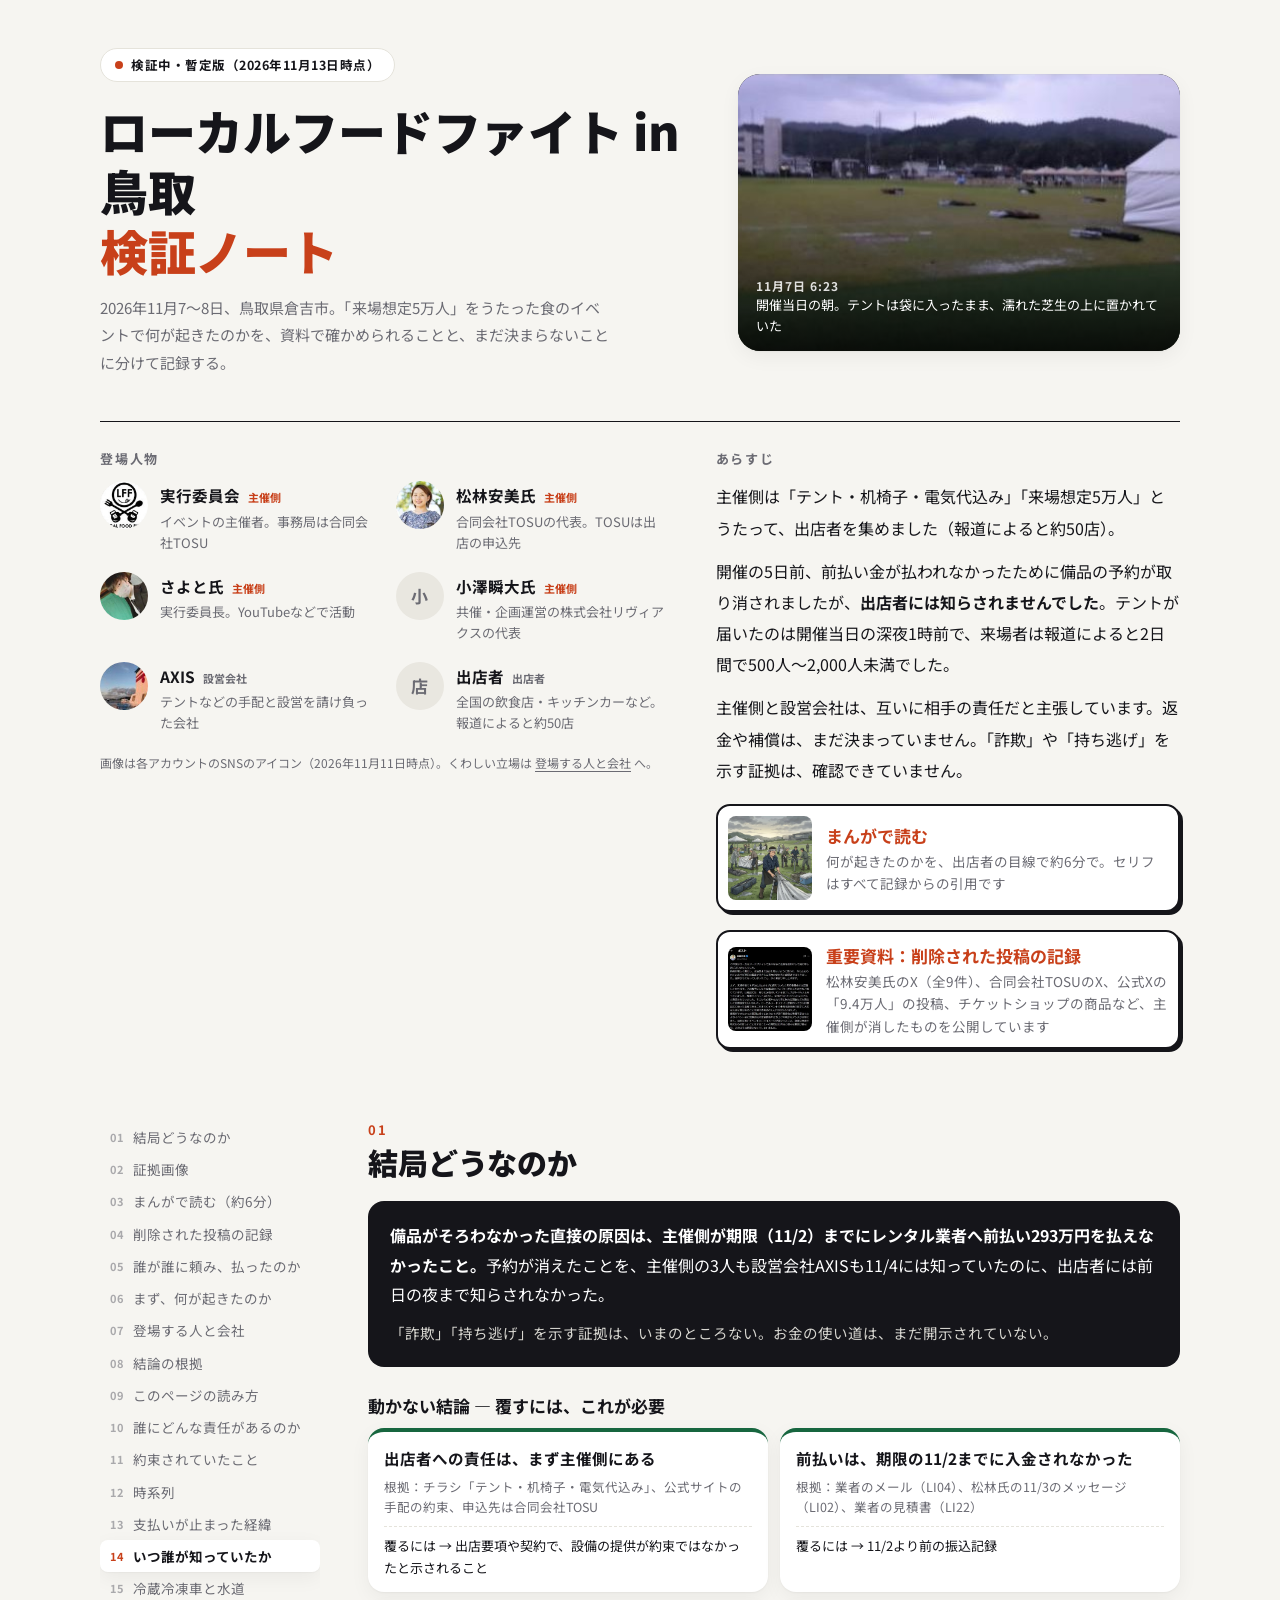
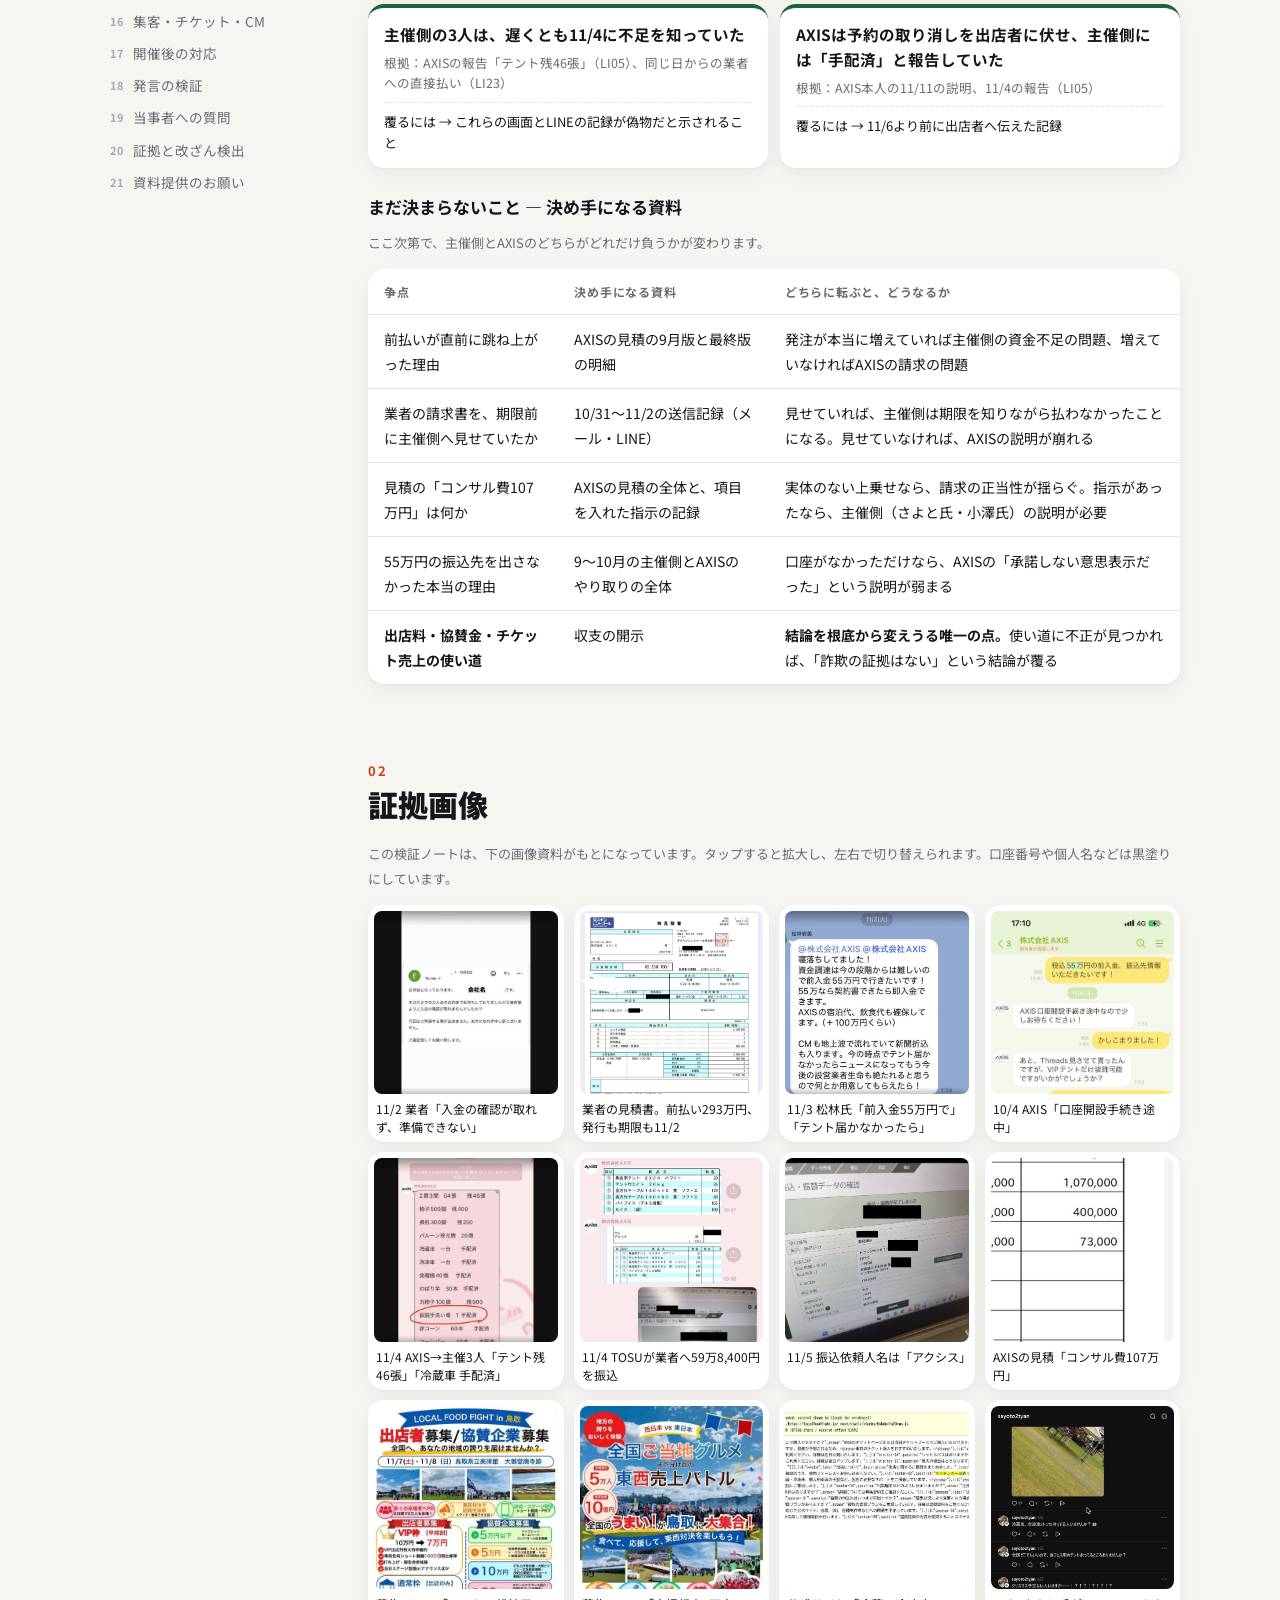
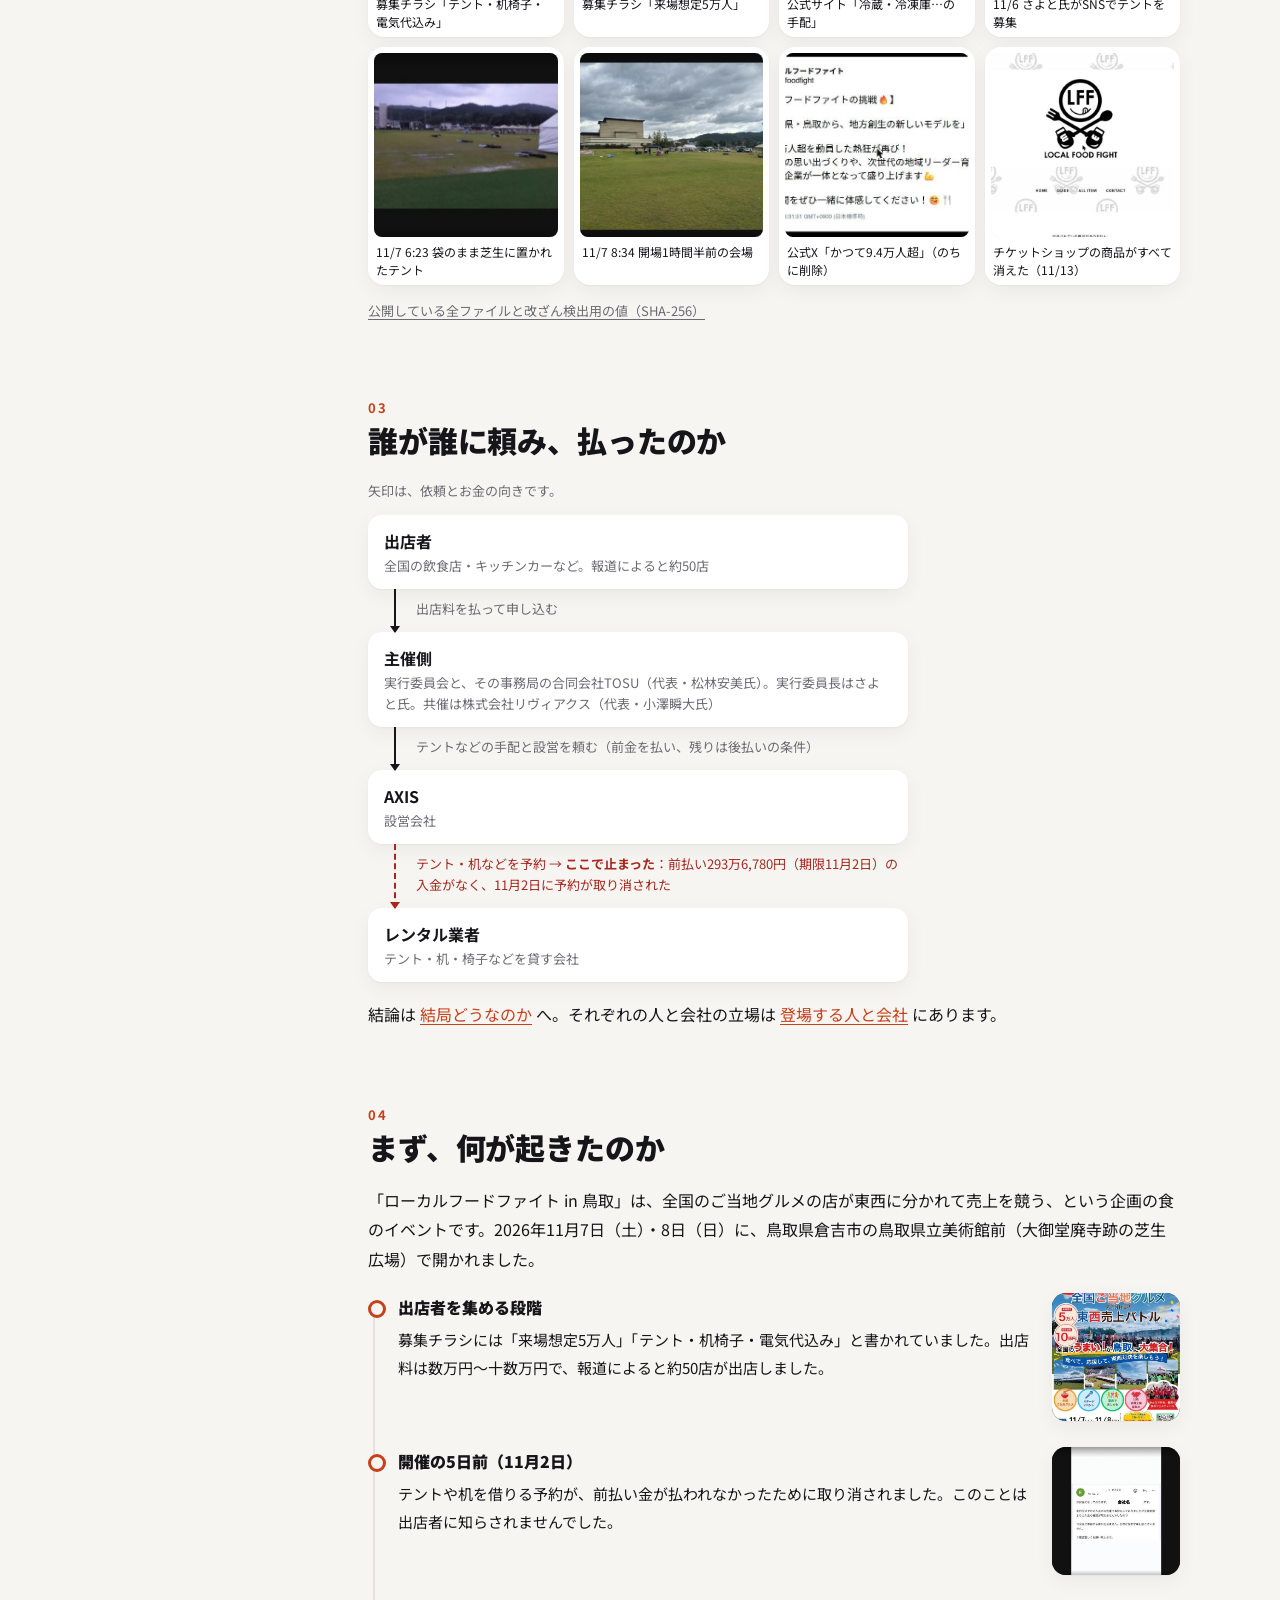
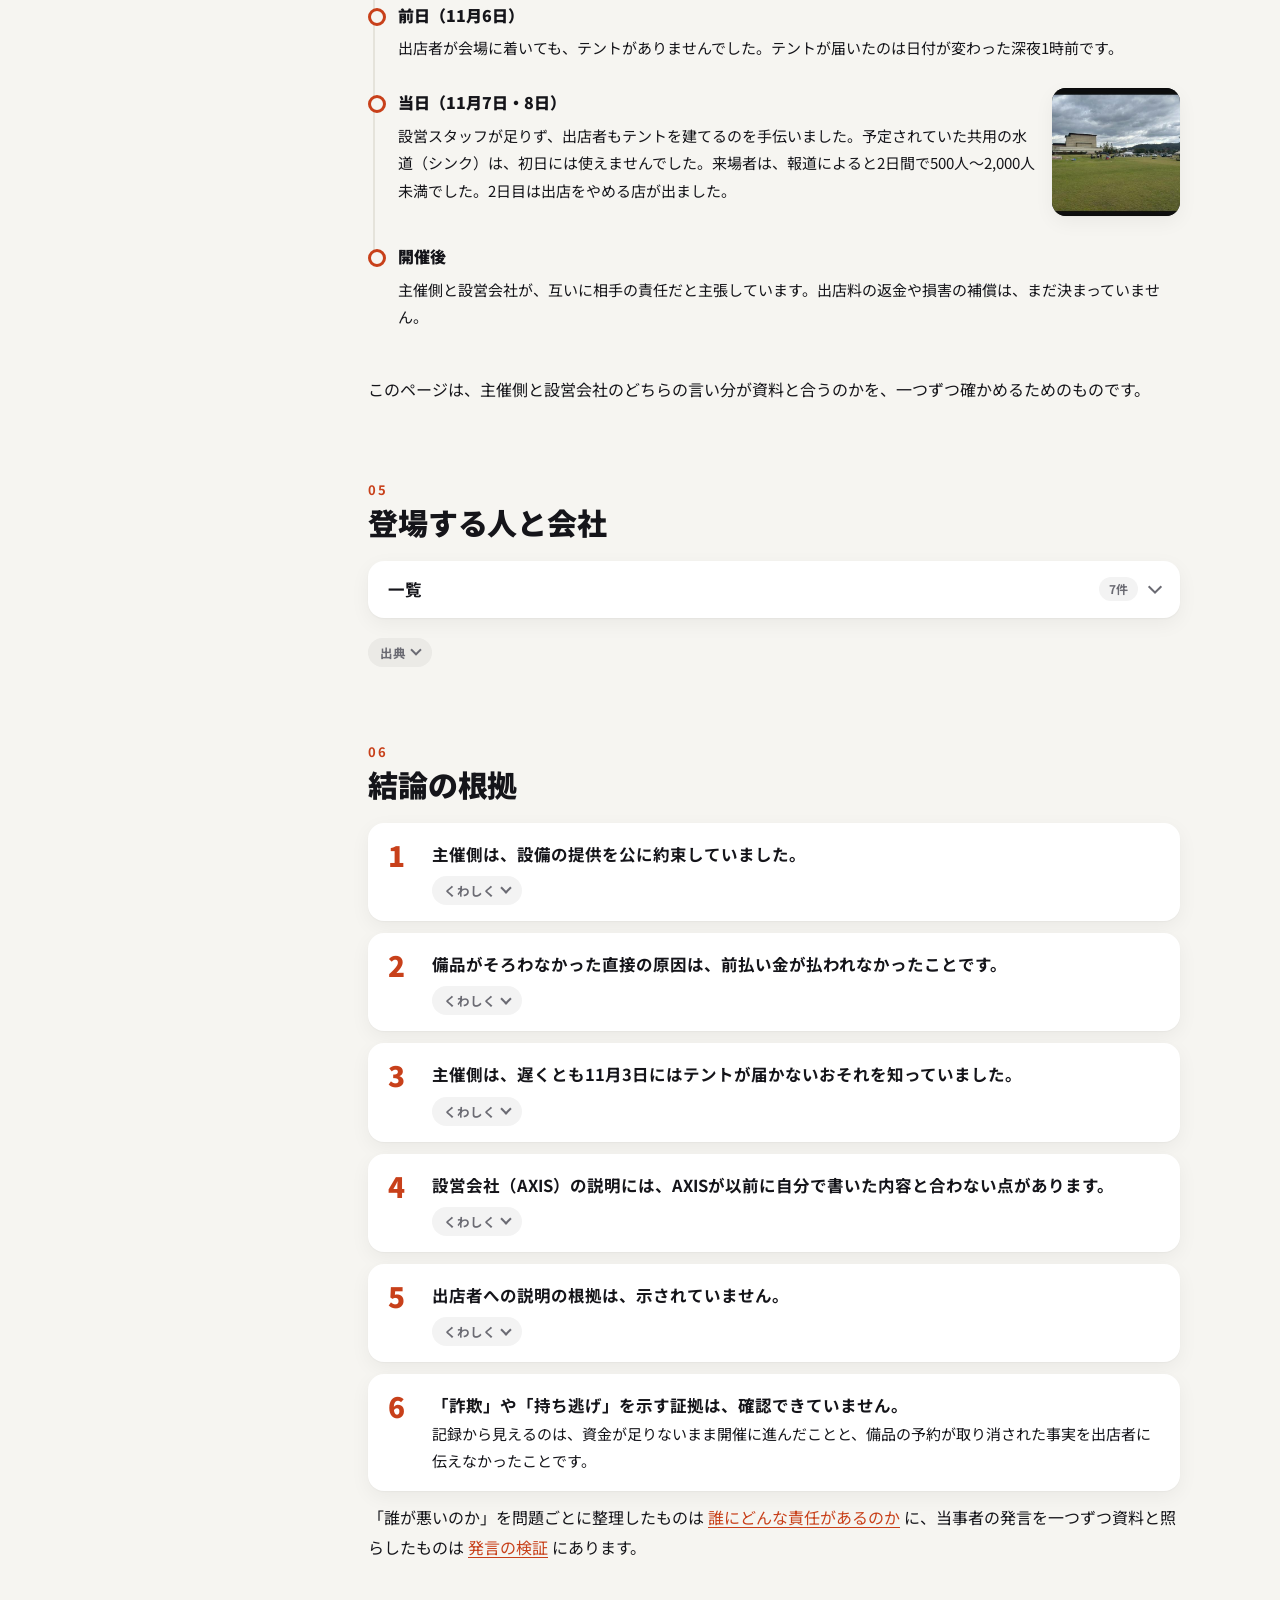
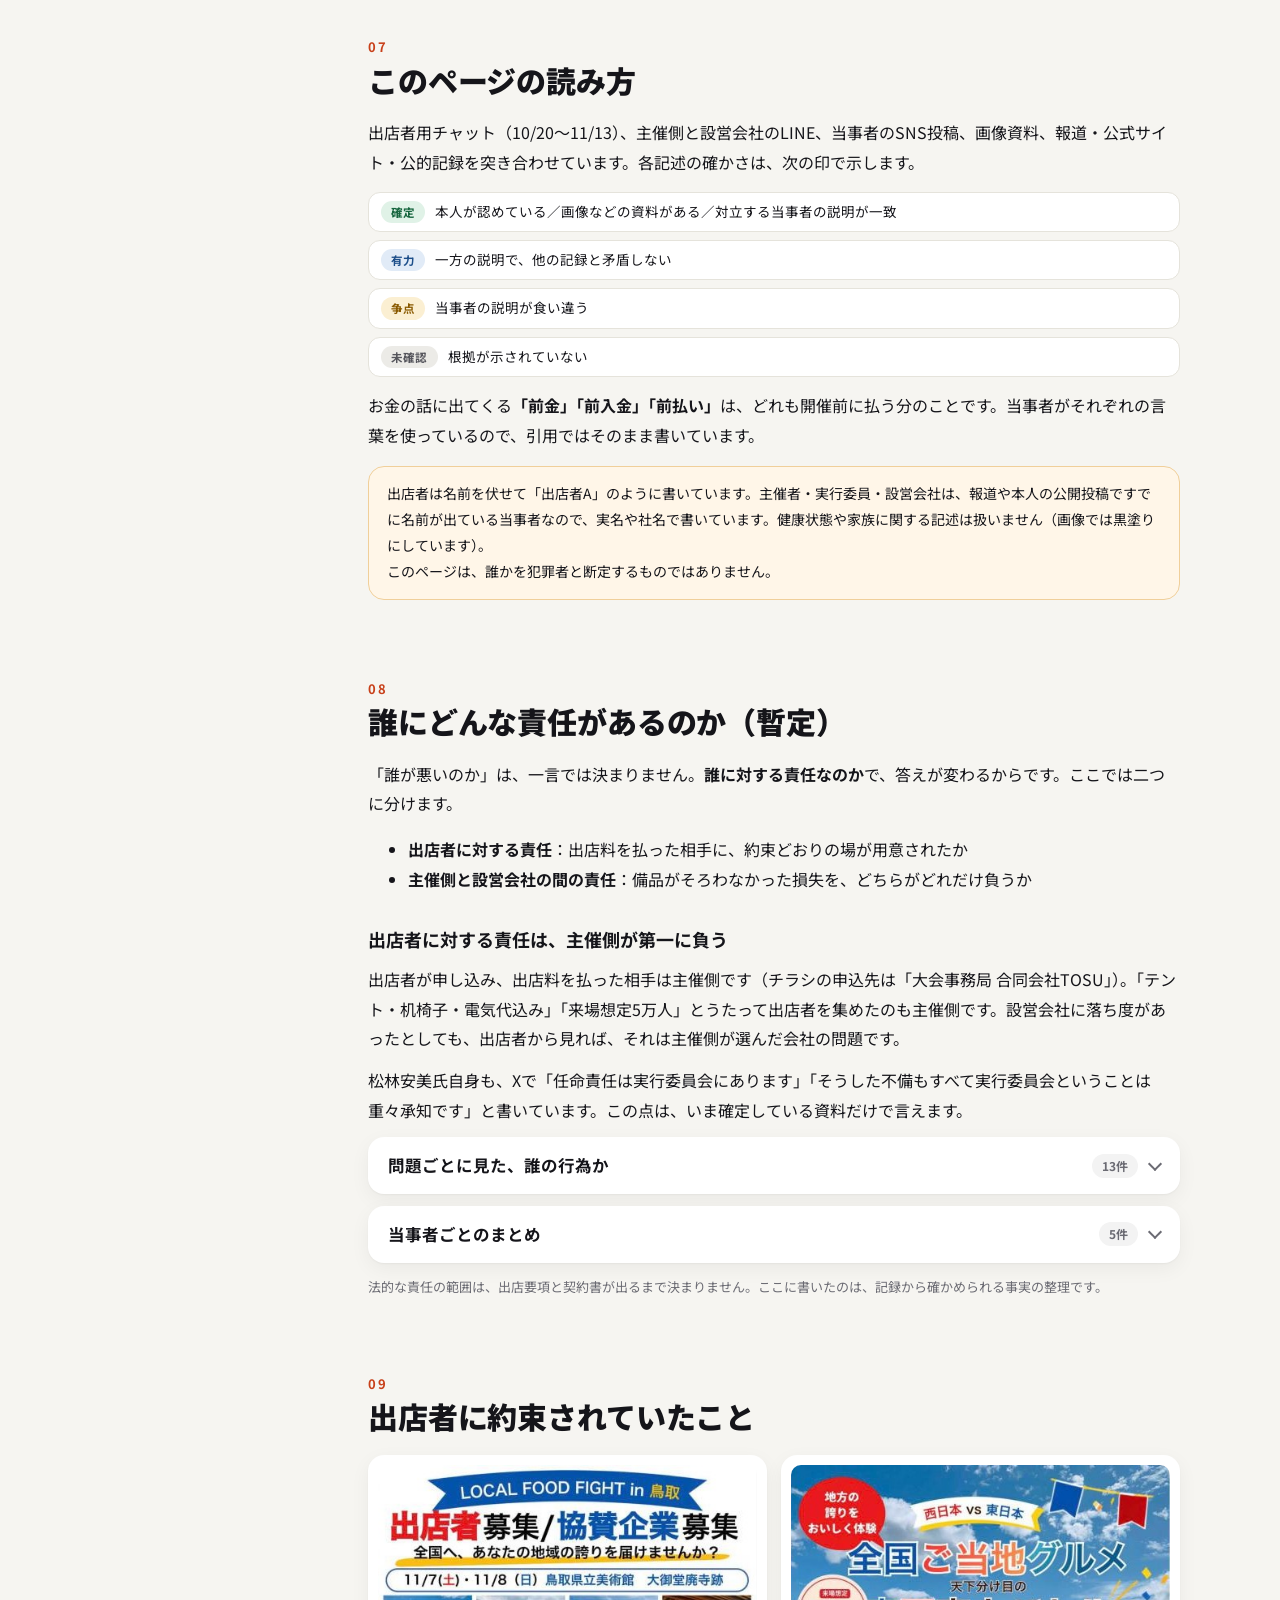
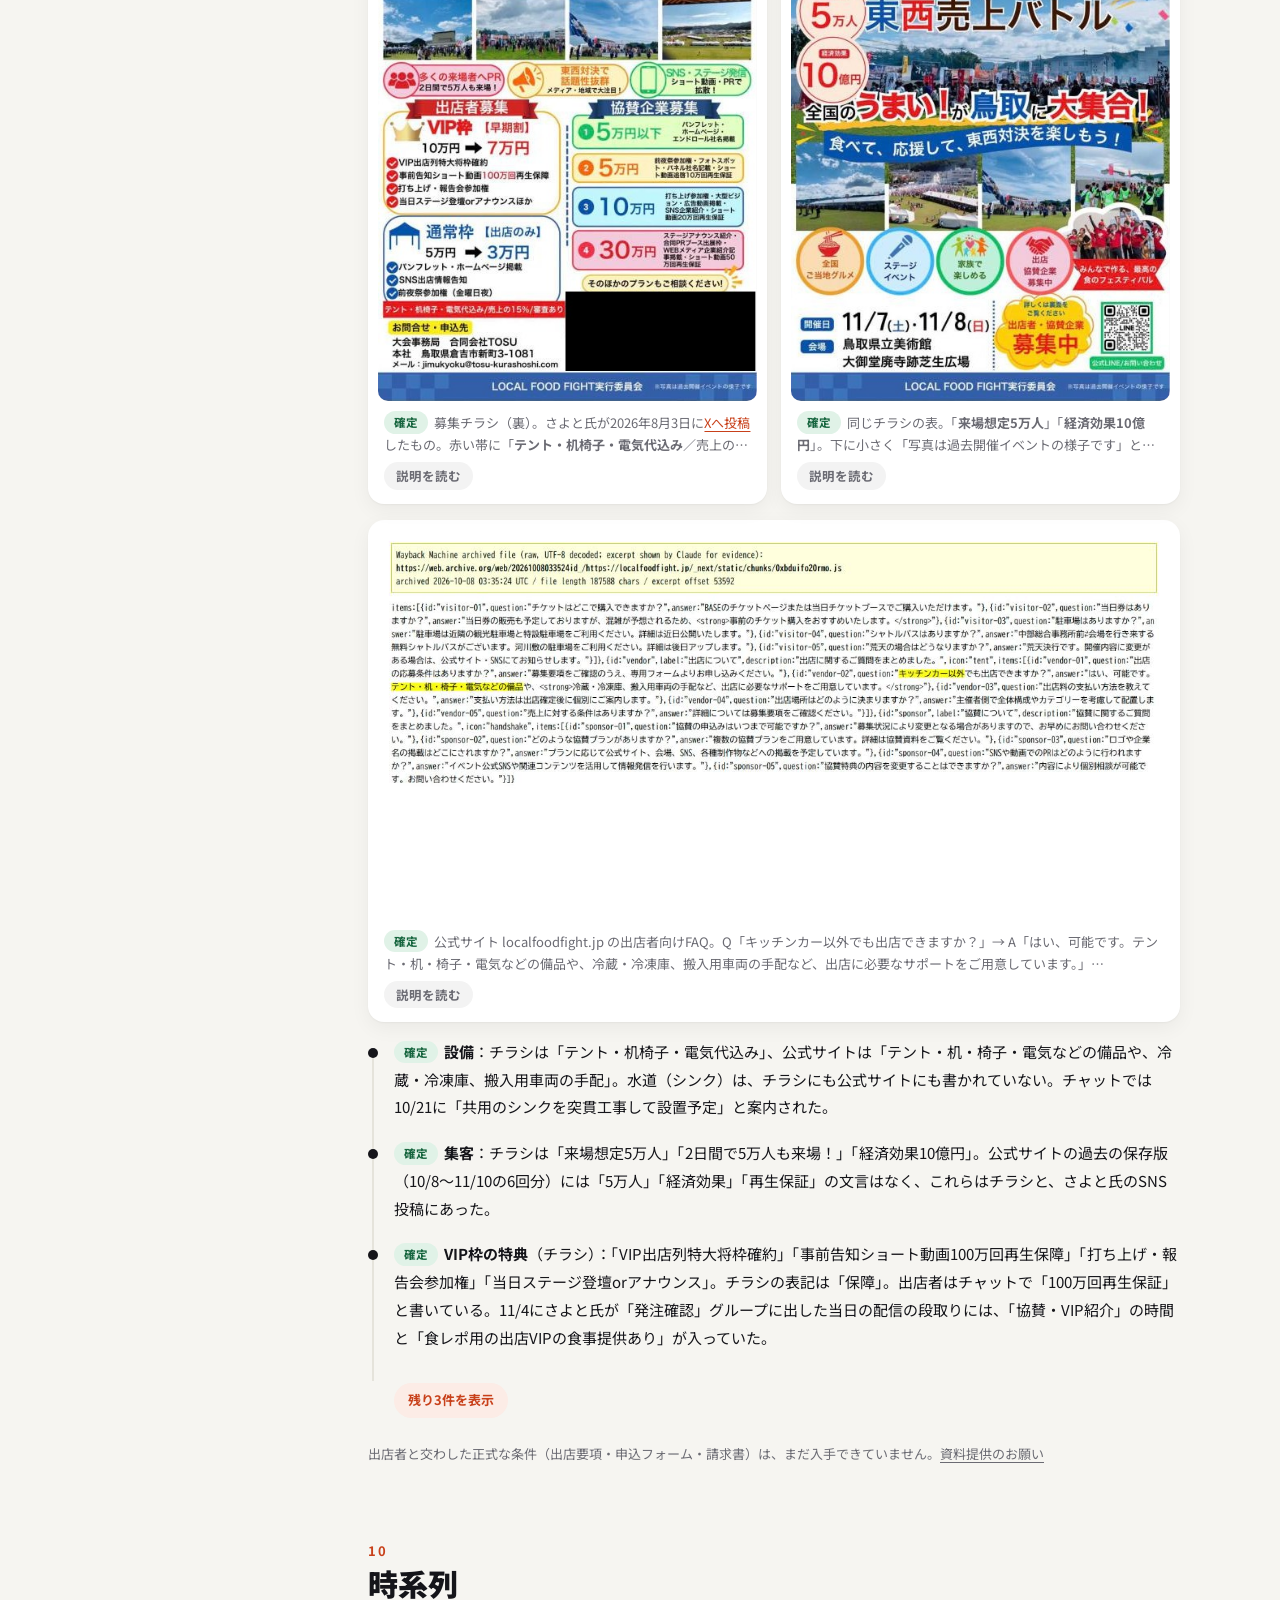
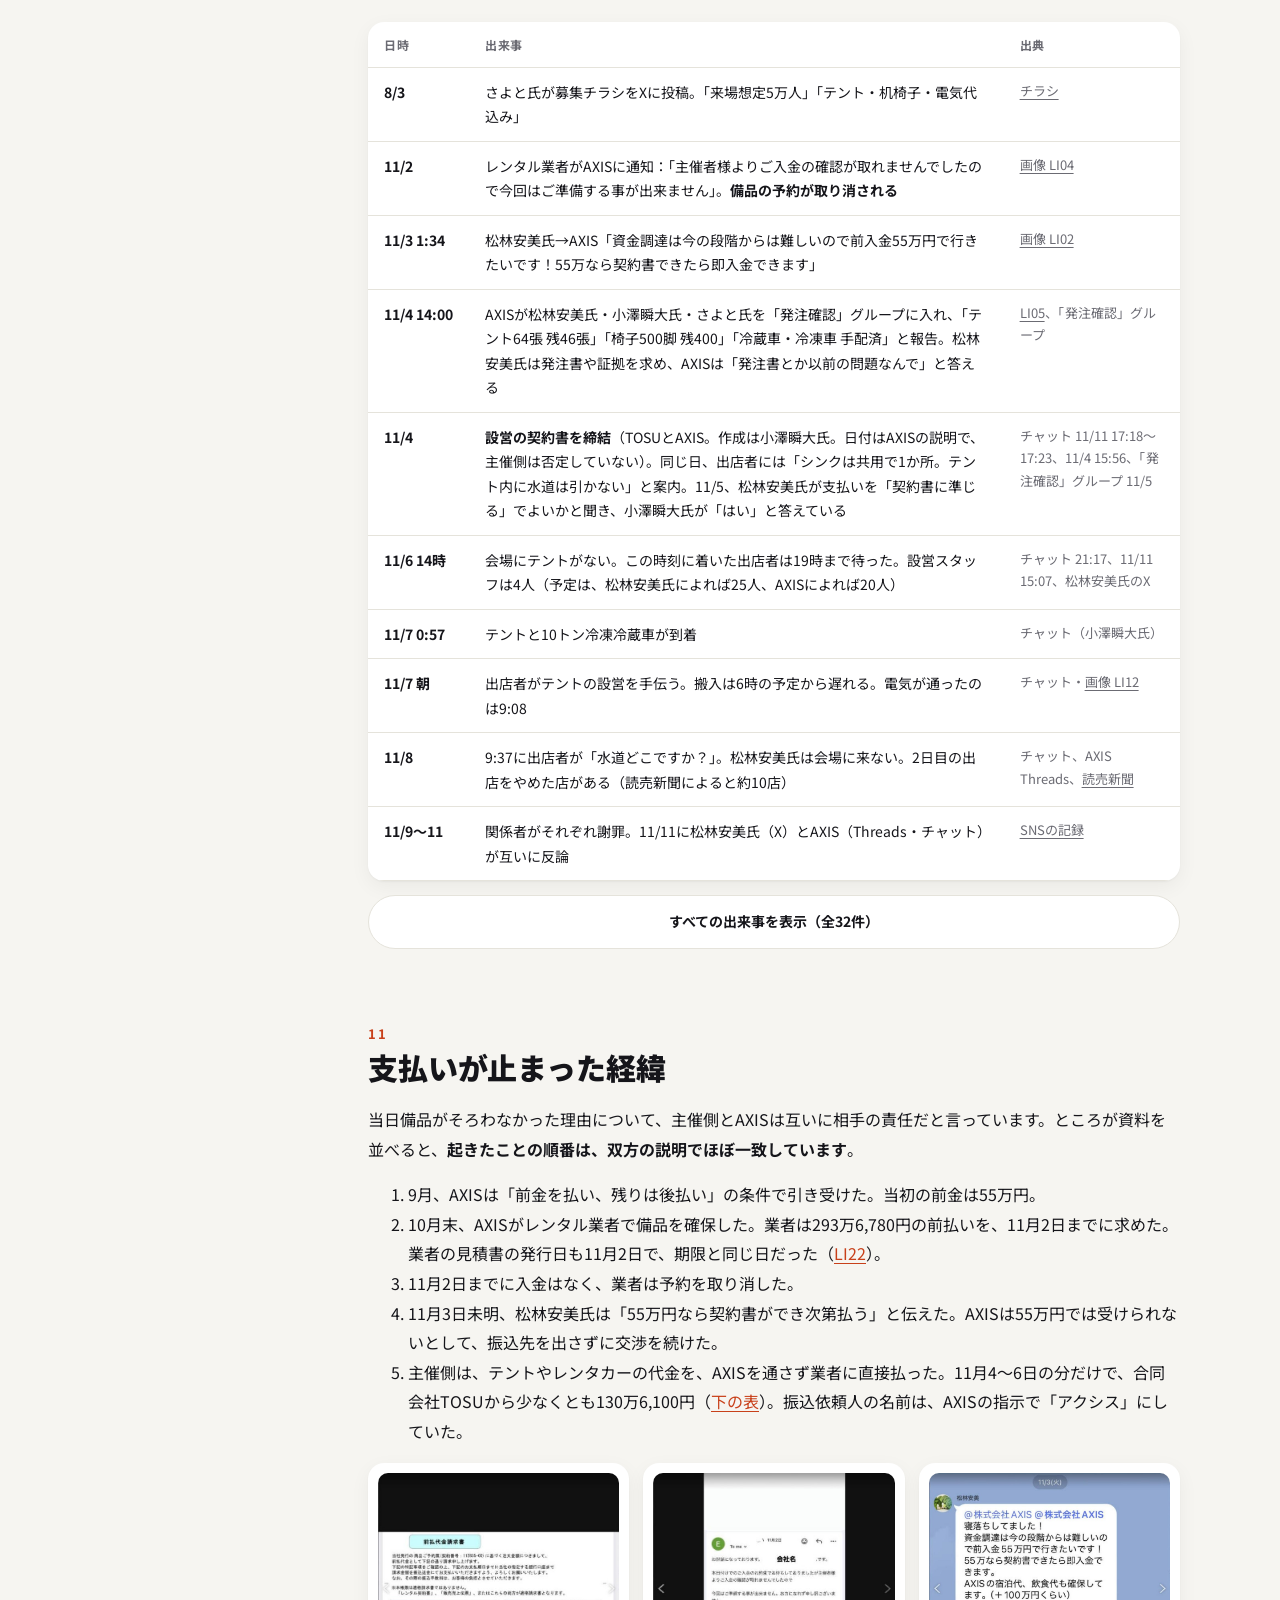
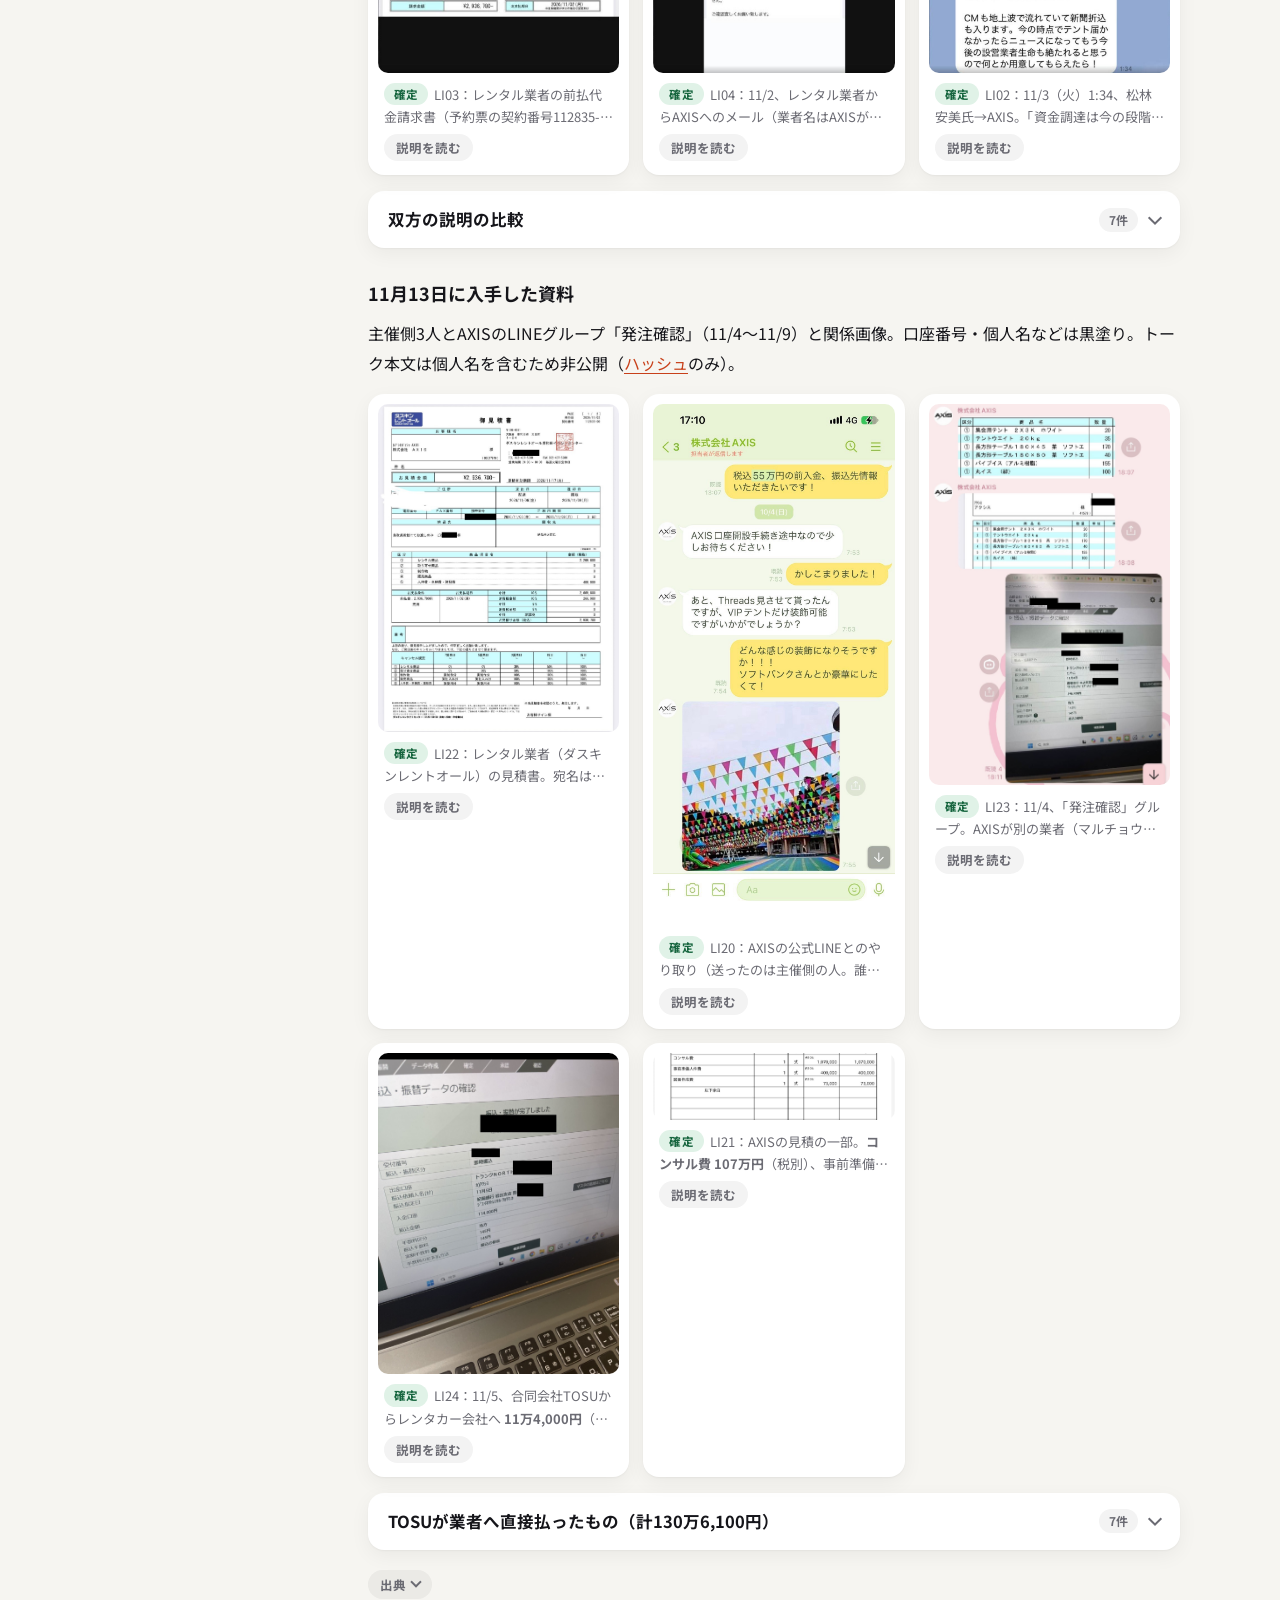
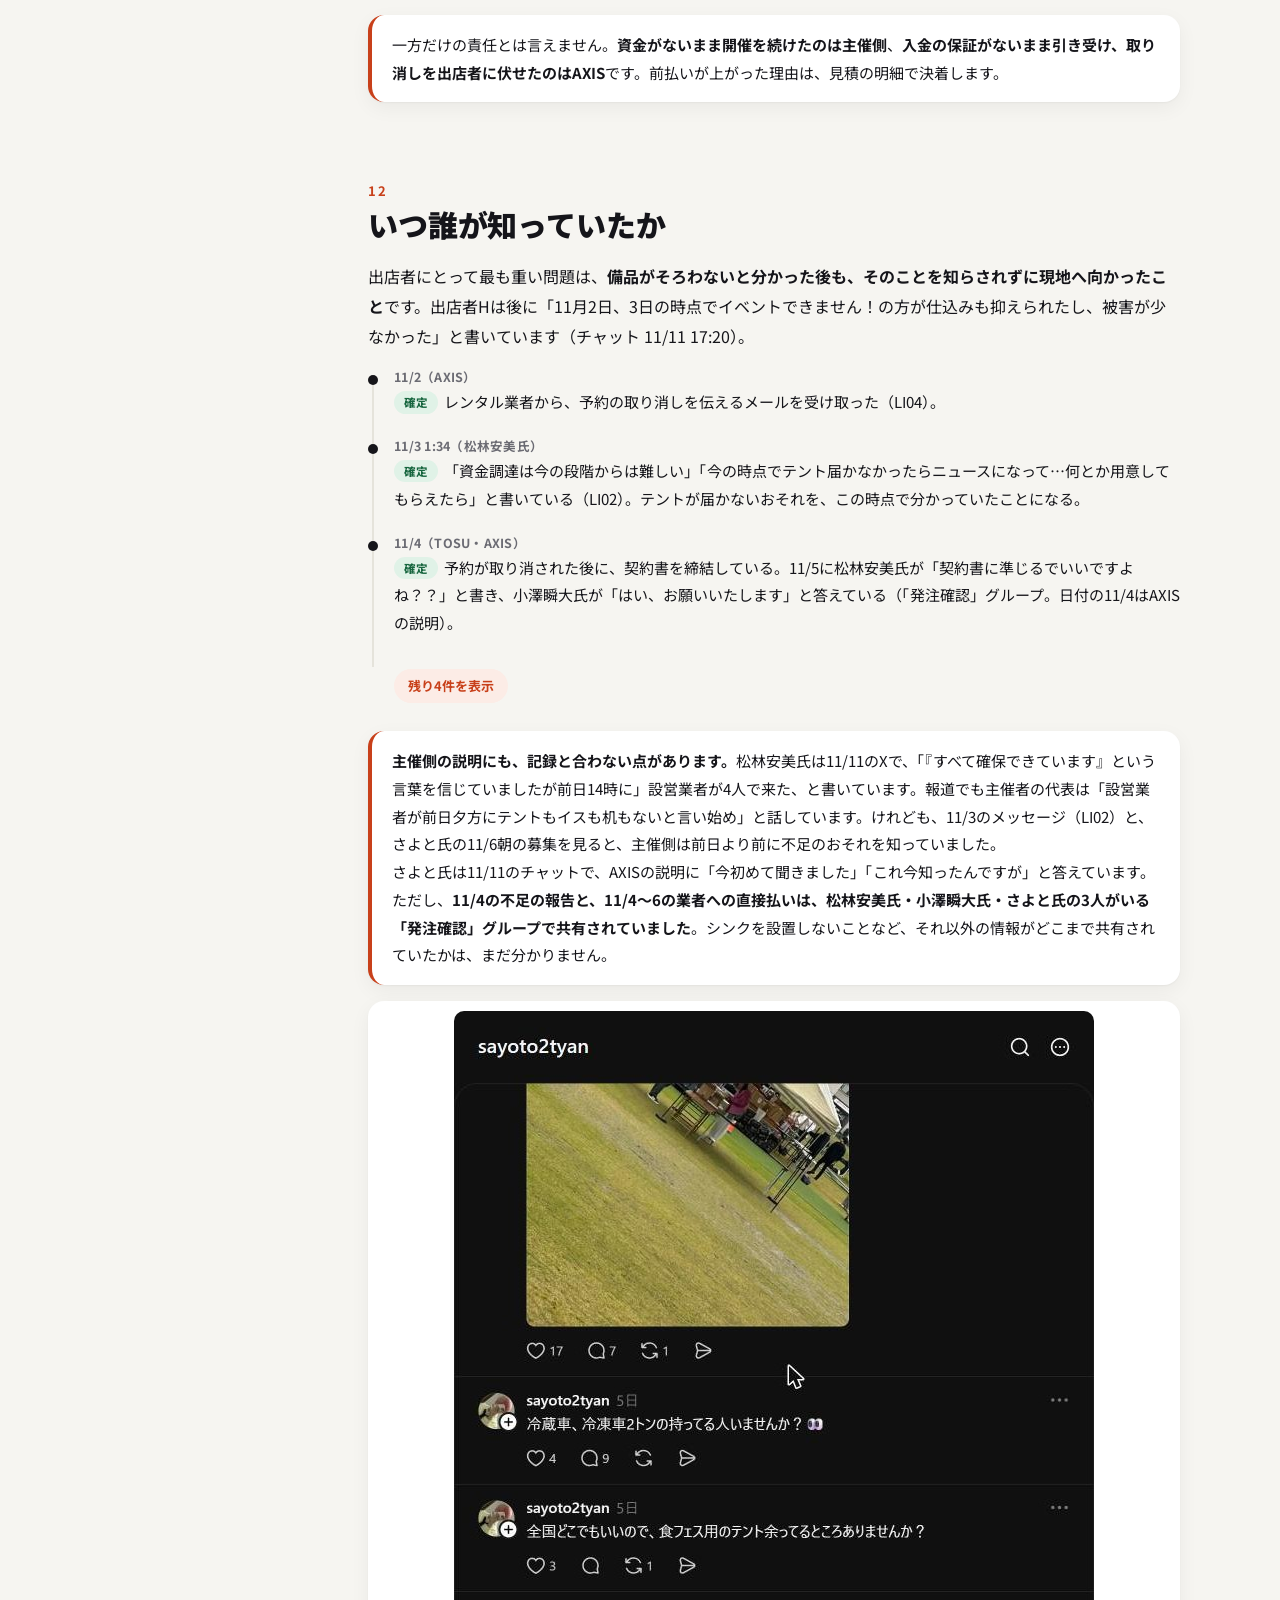
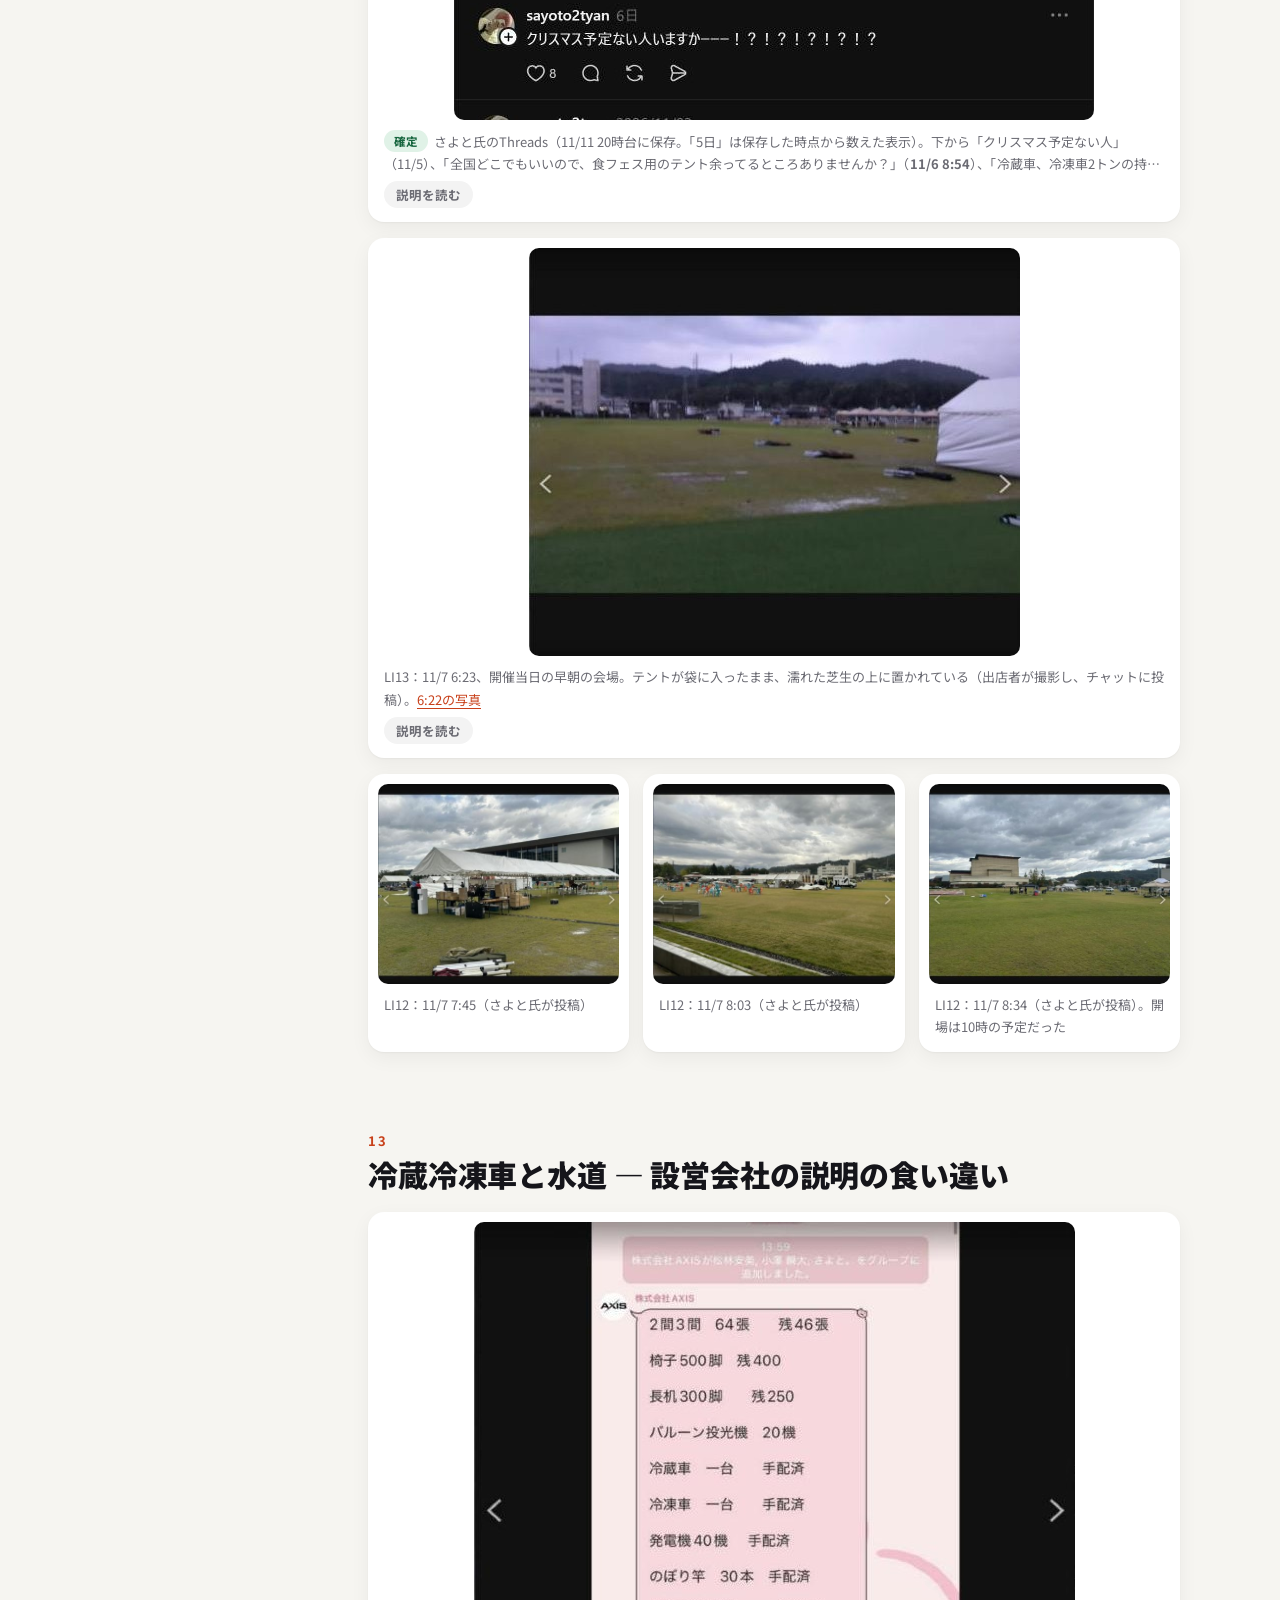
==== commit afc51e8e: "まんがに「結局どうなのか」を追加し、「発注確認」グループの未反映の4点を検証ノートに追加 - まんが第6章のはじめに、結論・動かない結論と覆す条件・決め手になる資料・結論を変えうる唯一の点を追加（もく" ====
--- a/index.html
+++ b/index.html
@@ -1,660 +1,663 @@
-<!doctype html>
-<html lang="ja">
-<head>
-<meta charset="utf-8">
-<!-- Google Tag Manager -->
-<script>(function(w,d,s,l,i){w[l]=w[l]||[];w[l].push({'gtm.start':
-new Date().getTime(),event:'gtm.js'});var f=d.getElementsByTagName(s)[0],
-j=d.createElement(s),dl=l!='dataLayer'?'&l='+l:'';j.async=true;j.src=
-'https://www.googletagmanager.com/gtm.js?id='+i+dl;f.parentNode.insertBefore(j,f);
-})(window,document,'script','dataLayer','GTM-5VJ6V8SR');</script>
-<!-- End Google Tag Manager -->
-<!-- Google tag (gtag.js) -->
-<script async src="https://www.googletagmanager.com/gtag/js?id=G-WRLJP6FQFK"></script>
-<script>
-  window.dataLayer = window.dataLayer || [];
-  function gtag(){dataLayer.push(arguments);}
-  gtag('js', new Date());
-  gtag('config', 'G-WRLJP6FQFK');
-</script>
-<meta name="viewport" content="width=device-width, initial-scale=1">
-<meta name="robots" content="noindex">
-<title>LFF鳥取 検証ノート</title>
-<meta name="description" content="ローカルフードファイト in 鳥取（2026年11月7〜8日・倉吉）で何が起きたのかを、出店者用チャットの記録・当事者の公開投稿・画像資料・報道から検証する暫定版ノート。">
-<link rel="preconnect" href="https://fonts.googleapis.com">
-<link rel="preconnect" href="https://fonts.gstatic.com" crossorigin>
-<link href="https://fonts.googleapis.com/css2?family=Noto+Sans+JP:wght@400;500;700;900&display=swap" rel="stylesheet">
-<link rel="stylesheet" href="style.css?v=9">
-</head>
-<body>
-<!-- Google Tag Manager (noscript) -->
-<noscript><iframe src="https://www.googletagmanager.com/ns.html?id=GTM-5VJ6V8SR"
-height="0" width="0" style="display:none;visibility:hidden"></iframe></noscript>
-<!-- End Google Tag Manager (noscript) -->
-<header class="top">
-  <div class="hero">
-    <div class="hero-text">
-      <span class="status">検証中・暫定版（2026年11月13日時点）</span>
-      <h1>ローカルフードファイト in 鳥取 <span>検証ノート</span></h1>
-      <p class="sub">2026年11月7〜8日、鳥取県倉吉市。「来場想定5万人」をうたった食のイベントで何が起きたのかを、資料で確かめられることと、まだ決まらないことに分けて記録する。</p>
-    </div>
-    <a class="hero-photo" href="#fig-tents">
-      <img src="evidence/line/LI13a_1107_0623_tents_on_ground.jpg" alt="11月7日早朝、雨上がりの芝生にテントが袋に入ったまま置かれている会場" width="491" height="408">
-      <span><b>11月7日 6:23</b>開催当日の朝。テントは袋に入ったまま、濡れた芝生の上に置かれていた</span>
-    </a>
-  </div>
-  <div class="intro">
-    <div class="cast">
-      <h2>登場人物</h2>
-      <ul>
-        <li><img src="img/cast_lff.jpg" alt="" width="160" height="160"><div><b>実行委員会</b><span class="side">主催側</span><p>イベントの主催者。事務局は合同会社TOSU</p></div></li>
-        <li><img src="img/cast_matsubayashi.jpg" alt="" width="160" height="160"><div><b>松林安美氏</b><span class="side">主催側</span><p>合同会社TOSUの代表。TOSUは出店の申込先</p></div></li>
-        <li><img src="img/cast_sayoto.jpg" alt="" width="160" height="160"><div><b>さよと氏</b><span class="side">主催側</span><p>実行委員長。YouTubeなどで活動</p></div></li>
-        <li><i aria-hidden="true">小</i><div><b>小澤瞬大氏</b><span class="side">主催側</span><p>共催・企画運営の株式会社リヴィアクスの代表</p></div></li>
-        <li><img src="img/cast_axis.jpg" alt="" width="160" height="160"><div><b>AXIS</b><span class="side alt">設営会社</span><p>テントなどの手配と設営を請け負った会社</p></div></li>
-        <li><i aria-hidden="true">店</i><div><b>出店者</b><span class="side alt">出店者</span><p>全国の飲食店・キッチンカーなど。報道によると約50店</p></div></li>
-      </ul>
-      <p class="credit">画像は各アカウントのSNSのアイコン（2026年11月11日時点）。くわしい立場は <a href="#people">登場する人と会社</a> へ。</p>
-    </div>
-    <div class="story">
-      <h2>あらすじ</h2>
-      <p>主催側は「テント・机椅子・電気代込み」「来場想定5万人」とうたって、出店者を集めました（報道によると約50店）。</p>
-      <p>開催の5日前、前払い金が払われなかったために備品の予約が取り消されましたが、<strong>出店者には知らされませんでした</strong>。テントが届いたのは開催当日の深夜1時前で、来場者は報道によると2日間で500人〜2,000人未満でした。</p>
-      <p>主催側と設営会社は、互いに相手の責任だと主張しています。返金や補償は、まだ決まっていません。「詐欺」や「持ち逃げ」を示す証拠は、確認できていません。</p>
-      <a class="manga-link" href="manga.html"><img src="manga/p20.webp" alt="" width="900" height="900" loading="lazy"><span><b>まんがで読む</b>何が起きたのかを、出店者の目線で約6分で。セリフはすべて記録からの引用です</span></a>
-      <a class="manga-link" href="deleted.html"><img src="evidence/sns/x_ms759sk/01_2120317312121368663_a.jpg" alt="" width="599" height="765" loading="lazy" style="object-position:top"><span><b>重要資料：削除された投稿の記録</b>松林安美氏のX（全9件）、合同会社TOSUのX、公式Xの「9.4万人」の投稿、チケットショップの商品など、主催側が消したものを公開しています</span></a>
-    </div>
-  </div>
-</header>
-
-<div class="wrap">
-<nav class="toc" aria-label="目次">
-  <details open>
-  <summary>目次</summary>
-  <ol>
-    <li><a href="#focus">結局どうなのか</a></li>
-    <li><a href="#gallery">証拠画像</a></li>
-    <li><a href="manga.html">まんがで読む（約6分）</a></li>
-    <li><a href="deleted.html">削除された投稿の記録</a></li>
-    <li><a href="#quick">誰が誰に頼み、払ったのか</a></li>
-    <li><a href="#overview">まず、何が起きたのか</a></li>
-    <li><a href="#people">登場する人と会社</a></li>
-    <li><a href="#summary">結論の根拠</a></li>
-    <li><a href="#about">このページの読み方</a></li>
-    <li><a href="#responsibility">誰にどんな責任があるのか</a></li>
-    <li><a href="#promises">約束されていたこと</a></li>
-    <li><a href="#timeline">時系列</a></li>
-    <li><a href="#money">支払いが止まった経緯</a></li>
-    <li><a href="#knew">いつ誰が知っていたか</a></li>
-    <li><a href="#equip">冷蔵冷凍車と水道</a></li>
-    <li><a href="#crowd">集客・チケット・CM</a></li>
-    <li><a href="#after">開催後の対応</a></li>
-    <li><a href="#claims">発言の検証</a></li>
-    <li><a href="#questions">当事者への質問</a></li>
-    <li><a href="#evidence">証拠と改ざん検出</a></li>
-    <li><a href="#contribute">資料提供のお願い</a></li>
-  </ol>
-  </details>
-</nav>
-
-<main>
-
-<section id="focus">
-<h2>結局どうなのか</h2>
-<div class="bottom">
-  <p><b>備品がそろわなかった直接の原因は、主催側が期限（11/2）までにレンタル業者へ前払い293万円を払えなかったこと。</b>予約が消えたことを、主催側の3人も設営会社AXISも11/4には知っていたのに、出店者には前日の夜まで知らされなかった。</p>
-  <p>「詐欺」「持ち逃げ」を示す証拠は、いまのところない。お金の使い道は、まだ開示されていない。</p>
-</div>
-
-<h3 class="fh">動かない結論 ― 覆すには、これが必要</h3>
-<div class="holds">
-  <div><b>出店者への責任は、まず主催側にある</b><span class="ev">根拠：チラシ「テント・机椅子・電気代込み」、公式サイトの手配の約束、申込先は合同会社TOSU</span><span class="flip">覆るには → 出店要項や契約で、設備の提供が約束ではなかったと示されること</span></div>
-  <div><b>前払いは、期限の11/2までに入金されなかった</b><span class="ev">根拠：業者のメール（LI04）、松林氏の11/3のメッセージ（LI02）、業者の見積書（LI22）</span><span class="flip">覆るには → 11/2より前の振込記録</span></div>
-  <div><b>主催側の3人は、遅くとも11/4に不足を知っていた</b><span class="ev">根拠：AXISの報告「テント残46張」（LI05）、同じ日からの業者への直接払い（LI23）</span><span class="flip">覆るには → これらの画面とLINEの記録が偽物だと示されること</span></div>
-  <div><b>AXISは予約の取り消しを出店者に伏せ、主催側には「手配済」と報告していた</b><span class="ev">根拠：AXIS本人の11/11の説明、11/4の報告（LI05）</span><span class="flip">覆るには → 11/6より前に出店者へ伝えた記録</span></div>
-</div>
-
-<h3 class="fh">まだ決まらないこと ― 決め手になる資料</h3>
-<p class="src">ここ次第で、主催側とAXISのどちらがどれだけ負うかが変わります。</p>
-<div class="tbl"><table>
-<tr><th>争点</th><th>決め手になる資料</th><th>どちらに転ぶと、どうなるか</th></tr>
-<tr><td>前払いが直前に跳ね上がった理由</td><td>AXISの見積の9月版と最終版の明細</td><td>発注が本当に増えていれば主催側の資金不足の問題、増えていなければAXISの請求の問題</td></tr>
-<tr><td>業者の請求書を、期限前に主催側へ見せていたか</td><td>10/31〜11/2の送信記録（メール・LINE）</td><td>見せていれば、主催側は期限を知りながら払わなかったことになる。見せていなければ、AXISの説明が崩れる</td></tr>
-<tr><td>見積の「コンサル費107万円」は何か</td><td>AXISの見積の全体と、項目を入れた指示の記録</td><td>実体のない上乗せなら、請求の正当性が揺らぐ。指示があったなら、主催側（さよと氏・小澤氏）の説明が必要</td></tr>
-<tr><td>55万円の振込先を出さなかった本当の理由</td><td>9〜10月の主催側とAXISのやり取りの全体</td><td>口座がなかっただけなら、AXISの「承諾しない意思表示だった」という説明が弱まる</td></tr>
-<tr><td><b>出店料・協賛金・チケット売上の使い道</b></td><td>収支の開示</td><td><b>結論を根底から変えうる唯一の点。</b>使い道に不正が見つかれば、「詐欺の証拠はない」という結論が覆る</td></tr>
-</table></div>
-</section>
-
-<section id="gallery">
-<h2>証拠画像</h2>
-<p class="src">この検証ノートは、下の画像資料がもとになっています。タップすると拡大し、左右で切り替えられます。口座番号や個人名などは黒塗りにしています。</p>
-<div class="evgrid">
-  <figure><img src="evidence/line/LI04_vendor_mail_1102_no_payment.jpg" alt="11/2 業者「入金の確認が取れず、準備できない」" loading="lazy"><figcaption>11/2 業者「入金の確認が取れず、準備できない」</figcaption></figure>
-  <figure><img src="evidence/line/LI22a_duskin_estimate_1102_2936780yen.jpg" alt="業者の見積書。前払い293万円、発行も期限も11/2" loading="lazy"><figcaption>業者の見積書。前払い293万円、発行も期限も11/2</figcaption></figure>
-  <figure><img src="evidence/line/LI02_1103_matsubayashi_to_axis_55man.jpg" alt="11/3 松林氏「前入金55万円で」「テント届かなかったら」" loading="lazy"><figcaption>11/3 松林氏「前入金55万円で」「テント届かなかったら」</figcaption></figure>
-  <figure><img src="evidence/line/LI20_axis_line_55man_account_not_opened_1004.jpg" alt="10/4 AXIS「口座開設手続き途中」" loading="lazy"><figcaption>10/4 AXIS「口座開設手続き途中」</figcaption></figure>
-  <figure><img src="evidence/line/LI05_axis_status_list_refrigerated_trucks_arranged.jpg" alt="11/4 AXIS→主催3人「テント残46張」「冷蔵車 手配済」" loading="lazy"><figcaption>11/4 AXIS→主催3人「テント残46張」「冷蔵車 手配済」</figcaption></figure>
-  <figure><img src="evidence/line/LI23b_order_group_1104_tosu_transfer_598400yen.jpg" alt="11/4 TOSUが業者へ59万8,400円を振込" loading="lazy"><figcaption>11/4 TOSUが業者へ59万8,400円を振込</figcaption></figure>
-  <figure><img src="evidence/line/LI24_tosu_transfer_1105_jnet_114000yen_requester_axis.jpg" alt="11/5 振込依頼人名は「アクシス」" loading="lazy"><figcaption>11/5 振込依頼人名は「アクシス」</figcaption></figure>
-  <figure><img src="evidence/line/LI21_axis_estimate_consulting_fee_1070000.jpg" alt="AXISの見積「コンサル費107万円」" loading="lazy" style="object-position:right center"><figcaption>AXISの見積「コンサル費107万円」</figcaption></figure>
-  <figure><img src="evidence/sns/x_1123sayoto/flyer_20260803_back.jpg" alt="募集チラシ「テント・机椅子・電気代込み」" loading="lazy"><figcaption>募集チラシ「テント・机椅子・電気代込み」</figcaption></figure>
-  <figure><img src="evidence/sns/x_1123sayoto/flyer_20260803_front.jpg" alt="募集チラシ「来場想定5万人」" loading="lazy"><figcaption>募集チラシ「来場想定5万人」</figcaption></figure>
-  <figure><img src="evidence/official/O02_2_wayback20261008_vendor_faq.jpg" alt="公式サイト「冷蔵・冷凍庫…の手配」" loading="lazy"><figcaption>公式サイト「冷蔵・冷凍庫…の手配」</figcaption></figure>
-  <figure><img src="evidence/sns/threads_sayoto2tyan/01_timeline_06.jpg" alt="11/6 さよと氏がSNSでテントを募集" loading="lazy"><figcaption>11/6 さよと氏がSNSでテントを募集</figcaption></figure>
-  <figure><img src="evidence/line/LI13a_1107_0623_tents_on_ground.jpg" alt="11/7 6:23 袋のまま芝生に置かれたテント" loading="lazy"><figcaption>11/7 6:23 袋のまま芝生に置かれたテント</figcaption></figure>
-  <figure><img src="evidence/line/LI12b_1107_0834_venue_1.jpg" alt="11/7 8:34 開場1時間半前の会場" loading="lazy"><figcaption>11/7 8:34 開場1時間半前の会場</figcaption></figure>
-  <figure><img src="evidence/sns/deleted_20261113/lff_x_2109909971098120393_wayback.jpg" alt="公式X「かつて9.4万人超」（のちに削除）" loading="lazy"><figcaption>公式X「かつて9.4万人超」（のちに削除）</figcaption></figure>
-  <figure><img src="evidence/sns/deleted_20261113/base_shop_20261113_top.jpg" alt="チケットショップの商品がすべて消えた（11/13）" loading="lazy"><figcaption>チケットショップの商品がすべて消えた（11/13）</figcaption></figure>
-</div>
-<p class="src"><a href="evidence/index.html">公開している全ファイルと改ざん検出用の値（SHA-256）</a></p>
-</section>
-
-<section id="quick">
-<h2>誰が誰に頼み、払ったのか</h2>
-<p class="src">矢印は、依頼とお金の向きです。</p>
-<div class="flow">
-  <div class="node"><b>出店者</b><span>全国の飲食店・キッチンカーなど。報道によると約50店</span></div>
-  <div class="arrow">出店料を払って申し込む</div>
-  <div class="node"><b>主催側</b><span>実行委員会と、その事務局の合同会社TOSU（代表・松林安美氏）。実行委員長はさよと氏。共催は株式会社リヴィアクス（代表・小澤瞬大氏）</span></div>
-  <div class="arrow">テントなどの手配と設営を頼む（前金を払い、残りは後払いの条件）</div>
-  <div class="node"><b>AXIS</b><span>設営会社</span></div>
-  <div class="arrow stop">テント・机などを予約 → <strong>ここで止まった</strong>：前払い293万6,780円（期限11月2日）の入金がなく、11月2日に予約が取り消された</div>
-  <div class="node"><b>レンタル業者</b><span>テント・机・椅子などを貸す会社</span></div>
-</div>
-<p>結論は <a href="#focus">結局どうなのか</a> へ。それぞれの人と会社の立場は <a href="#people">登場する人と会社</a> にあります。</p>
-</section>
-
-<section id="overview">
-<h2>まず、何が起きたのか</h2>
-<p>「ローカルフードファイト in 鳥取」は、全国のご当地グルメの店が東西に分かれて売上を競う、という企画の食のイベントです。2026年11月7日（土）・8日（日）に、鳥取県倉吉市の鳥取県立美術館前（大御堂廃寺跡の芝生広場）で開かれました。</p>
-<ol class="steps">
-  <li><div><span class="step-when">出店者を集める段階</span><p>募集チラシには「来場想定5万人」「テント・机椅子・電気代込み」と書かれていました。出店料は数万円〜十数万円で、報道によると約50店が出店しました。</p></div><a class="thumb" href="#fig-flyer-front"><img src="evidence/sns/x_1123sayoto/flyer_20260803_front.jpg" alt="募集チラシの表面" loading="lazy"></a></li>
-  <li><div><span class="step-when">開催の5日前（11月2日）</span><p>テントや机を借りる予約が、前払い金が払われなかったために取り消されました。このことは出店者に知らされませんでした。</p></div><a class="thumb" href="#fig-mail"><img src="evidence/line/LI04_vendor_mail_1102_no_payment.jpg" alt="レンタル業者からの、予約取り消しを伝えるメール" loading="lazy"></a></li>
-  <li><div><span class="step-when">前日（11月6日）</span><p>出店者が会場に着いても、テントがありませんでした。テントが届いたのは日付が変わった深夜1時前です。</p></div></li>
-  <li><div><span class="step-when">当日（11月7日・8日）</span><p>設営スタッフが足りず、出店者もテントを建てるのを手伝いました。予定されていた共用の水道（シンク）は、初日には使えませんでした。来場者は、報道によると2日間で500人〜2,000人未満でした。2日目は出店をやめる店が出ました。</p></div><a class="thumb" href="#fig-venue"><img src="evidence/line/LI12b_1107_0834_venue_1.jpg" alt="11月7日8時34分の会場" loading="lazy"></a></li>
-  <li><div><span class="step-when">開催後</span><p>主催側と設営会社が、互いに相手の責任だと主張しています。出店料の返金や損害の補償は、まだ決まっていません。</p></div></li>
-</ol>
-<p>このページは、主催側と設営会社のどちらの言い分が資料と合うのかを、一つずつ確かめるためのものです。</p>
-</section>
-
-<section id="people">
-<h2>登場する人と会社</h2>
-<h3>一覧</h3>
-<div class="tbl"><table>
-<tr><th>名前</th><th>立場</th><th>このページでの呼び方</th></tr>
-<tr><td>LOCAL FOOD FIGHT実行委員会</td><td>イベントの主催者（公式サイトの表記）。事務局は合同会社TOSU</td><td>実行委員会、主催側</td></tr>
-<tr><td>合同会社TOSU（倉吉市）</td><td>大会事務局。企画運営。出店の申込先で、前売りチケットの販売者。設営会社との契約の当事者。代表は松林安美氏</td><td>TOSU</td></tr>
-<tr><td>松林安美氏</td><td>TOSUの代表。報道では「実行委員の一人」。出店者用チャットでは「LFF事務局」の名義で発信し、出店者からは実行委員長と呼ばれていた</td><td>松林安美氏</td></tr>
-<tr><td>さよと氏</td><td>実行委員長（共催会社の発表による）。YouTubeなどで活動</td><td>さよと氏</td></tr>
-<tr><td>小澤瞬大氏</td><td>共催・企画運営の株式会社リヴィアクス（東京都渋谷区）の代表取締役。出店者からは副実行委員長と呼ばれていた。設営の契約書を作成</td><td>小澤瞬大氏</td></tr>
-<tr><td>AXIS</td><td>テントなどの備品の手配と設営を請け負った会社。「株式会社AXIS」を名乗るが、登記上の社名は「株式会社紀の国ラボ」（和歌山市）だと本人が説明している</td><td>AXIS、設営会社</td></tr>
-<tr><td>出店者</td><td>全国から参加した飲食店・キッチンカーなど</td><td>出店者A、出店者B…（匿名）</td></tr>
-</table></div>
-<p class="src">出典：<a href="https://localfoodfight.jp/">公式サイト</a>（主催・企画運営の表記）、<a href="https://prtimes.jp/main/html/rd/p/000000002.000192673.html">リヴィアクスのリリース（10/15）</a>、<a href="https://reviax.co.jp/company">リヴィアクス会社概要</a>、<a href="https://web.archive.org/web/20260716013454/https://tosu-kurayoshi.com/about/">TOSU会社概要（2026年7月のアーカイブ）</a>、<a href="https://localfoodf.base.shop/law">チケット販売ページの表記</a>、出店者用チャット（11/11 15:07 AXIS、17:21〜17:23）</p>
-</section>
-
-<section id="summary">
-<h2>結論の根拠</h2>
-<ol class="key">
-  <li><strong>主催側は、設備の提供を公に約束していました。</strong>募集チラシには「テント・机椅子・電気代込み」、公式サイトの出店者向けFAQには「テント・机・椅子・電気などの備品や、冷蔵・冷凍庫、搬入用車両の手配など、出店に必要なサポートをご用意しています」と書かれていました。同じチラシに「来場想定5万人」「経済効果10億円」、VIP枠の特典として「事前告知ショート動画100万回再生保障」とあります。</li>
-  <li><strong>備品がそろわなかった直接の原因は、前払い金が払われなかったことです。</strong>レンタル業者の前払い（293万6,780円、期限11月2日）に入金がなく、業者は11月2日に「準備できない」と通知しました。翌3日の未明、松林安美氏は「資金調達は難しいので前入金55万円で」と設営会社AXISに伝えています。AXISは「55万円で振込先を教えると、その額で承諾したことになる」として振込先を出さず、交渉を続けました（ただし10月4日の時点では、AXISは「口座開設手続き途中なので少しお待ちください」と答えていました）。<strong>ここまでの流れは、双方の資料と発言で一致しています。</strong>食い違うのは、前払いの額がなぜ上がったのか、請求書をいつ主催側に見せたのか、の2点です。</li>
-  <li><strong>主催側は、遅くとも11月3日にはテントが届かないおそれを知っていました。</strong>11月3日の松林安美氏のメッセージに「今の時点でテント届かなかったら」とあります。11月4日には、設営会社が松林安美氏・小澤瞬大氏・さよと氏の3人に「テント64張のうち残46張」と報告し、主催側はその日から業者へ直接払い始めています。実行委員長のさよと氏は11月6日8:54、Threadsで「食フェス用のテント余ってるところ」を、同日17:14には「冷蔵車、冷凍車」を募集しています。出店者用のチャットでは、開催前日の夜まで何も知らされませんでした。</li>
-  <li><strong>設営会社（AXIS）の説明には、AXISが以前に自分で書いた内容と合わない点があります。</strong>AXISは冷蔵車の到着時刻を出店者に自分で案内し、予約が取り消された後の11月4日にも、主催側とのLINEで「冷蔵車・冷凍車 手配済」と報告していました。ところが、商品が溶けたと訴えた出店者には「弊社から今回冷凍設備の手配は一切行っておりません」と答えています。水道についても「明日の営業開始時には設置されている」と答えたまま、設置しないことを出店者に伝えませんでした。</li>
-  <li><strong>出店者への説明の根拠は、示されていません。</strong>「5万人」の根拠、前売りチケットの枚数（チャットで4回質問されたが回答なし）、VIP特典「100万回再生」の実績は、まだ出ていません。テレビCMは「28回」と説明されていますが、放送確認書で確かめられるのは今のところ10月31日の2回だけです（残りは11月分で、確認書は12月初めに出る予定）。</li>
-  <li><strong>「詐欺」や「持ち逃げ」を示す証拠は、確認できていません。</strong>記録から見えるのは、資金が足りないまま開催に進んだことと、備品の予約が取り消された事実を出店者に伝えなかったことです。</li>
-</ol>
-<p>「誰が悪いのか」を問題ごとに整理したものは <a href="#responsibility">誰にどんな責任があるのか</a> に、当事者の発言を一つずつ資料と照らしたものは <a href="#claims">発言の検証</a> にあります。</p>
-</section>
-
-<section id="about">
-<h2>このページの読み方</h2>
-<p>出店者用チャット（10/20〜11/13）、主催側と設営会社のLINE、当事者のSNS投稿、画像資料、報道・公式サイト・公的記録を突き合わせています。各記述の確かさは、次の印で示します。</p>
-
-<div class="legend">
-  <span><span class="b ok">確定</span>本人が認めている／画像などの資料がある／対立する当事者の説明が一致</span>
-  <span><span class="b likely">有力</span>一方の説明で、他の記録と矛盾しない</span>
-  <span><span class="b dispute">争点</span>当事者の説明が食い違う</span>
-  <span><span class="b unver">未確認</span>根拠が示されていない</span>
-</div>
-<p>お金の話に出てくる<strong>「前金」「前入金」「前払い」</strong>は、どれも開催前に払う分のことです。当事者がそれぞれの言葉を使っているので、引用ではそのまま書いています。</p>
-<div class="warn">
-  出店者は名前を伏せて「出店者A」のように書いています。主催者・実行委員・設営会社は、報道や本人の公開投稿ですでに名前が出ている当事者なので、実名や社名で書いています。健康状態や家族に関する記述は扱いません（画像では黒塗りにしています）。<br>
-  このページは、誰かを犯罪者と断定するものではありません。
-</div>
-</section>
-
-<section id="responsibility">
-<h2>誰にどんな責任があるのか（暫定）</h2>
-<p>「誰が悪いのか」は、一言では決まりません。<strong>誰に対する責任なのか</strong>で、答えが変わるからです。ここでは二つに分けます。</p>
-<ul>
-  <li><strong>出店者に対する責任</strong>：出店料を払った相手に、約束どおりの場が用意されたか</li>
-  <li><strong>主催側と設営会社の間の責任</strong>：備品がそろわなかった損失を、どちらがどれだけ負うか</li>
-</ul>
-
-<h3>出店者に対する責任は、主催側が第一に負う</h3>
-<p>出店者が申し込み、出店料を払った相手は主催側です（チラシの申込先は「大会事務局 合同会社TOSU」）。「テント・机椅子・電気代込み」「来場想定5万人」とうたって出店者を集めたのも主催側です。設営会社に落ち度があったとしても、出店者から見れば、それは主催側が選んだ会社の問題です。</p>
-<p>松林安美氏自身も、Xで「任命責任は実行委員会にあります」「そうした不備もすべて実行委員会ということは重々承知です」と書いています。この点は、いま確定している資料だけで言えます。</p>
-
-<h3>問題ごとに見た、誰の行為か</h3>
-<div class="tbl"><table>
-<tr><th>何が問題か</th><th>誰の行為か</th><th>確かさ</th><th>根拠</th></tr>
-<tr><td>設備込みと約束して、用意できなかった</td><td>実行委員会・TOSU</td><td><span class="b ok">確定</span></td><td><a href="#promises">チラシ・公式サイト</a>と、<a href="#timeline">当日の記録</a></td></tr>
-<tr><td>前払いの資金がないまま、開催を続けた</td><td>実行委員会・TOSU（松林安美氏）</td><td><span class="b ok">確定</span></td><td>11/3「資金調達は今の段階からは難しい」（<a href="#fig-55">LI02</a>）、11/11「実行委員会の会計は底をついており」（チャット）</td></tr>
-<tr><td>備品の予約が取り消されたことを、出店者に知らせなかった</td><td>松林安美氏（11/3には不足のおそれを認識）<br>小澤瞬大氏・さよと氏（11/4には「発注確認」グループで不足の報告を受けていた）<br>AXIS（11/2に取り消しの通知を受けた）</td><td><span class="b ok">確定</span></td><td><a href="#knew">いつ誰が知っていたか</a></td></tr>
-<tr><td>「5万人」という数字を広めた</td><td>さよと氏（SNSで繰り返し投稿）、実行委員会（チラシ）、リヴィアクス（リリースで別の主催者の数字を引用）</td><td><span class="b ok">確定</span></td><td><a href="#promises">チラシ</a>、<a href="#claims">発言の検証</a></td></tr>
-<tr><td>「行政の力添えがある」と発信した</td><td>さよと氏</td><td><span class="b ok">確定</span>（発信したこと。実態は会場の使用許可だけ）</td><td><a href="#claims">発言の検証</a></td></tr>
-<tr><td>設営スタッフを、主催側に伝えずに減らした</td><td>AXIS</td><td><span class="b ok">確定</span>（本人の説明）</td><td>チャット 11/11 15:07、AXIS Threads</td></tr>
-<tr><td>担当していた冷蔵車が来なかった</td><td>AXIS</td><td><span class="b ok">確定</span></td><td><a href="#equip">冷蔵冷凍車と水道</a></td></tr>
-<tr><td>水道を「設置する」と答えて、設置しなかった</td><td>AXIS（設置しないと誰が決めたかは <span class="b dispute">争点</span>）</td><td><span class="b ok">確定</span></td><td><a href="#equip">冷蔵冷凍車と水道</a></td></tr>
-<tr><td>出店者に、事実と違う説明や不十分な説明をした</td><td>AXIS（遅れの理由を「車両トラブル」とだけ説明。「冷凍設備の手配は一切行っておりません」）<br>松林安美氏（「テントも今すべて確保できました」）</td><td><span class="b ok">確定</span></td><td><a href="#claims">発言の検証</a></td></tr>
-<tr><td>前払いの額を直前に上げたのは妥当だったか</td><td>AXISと主催側で言い分が逆</td><td><span class="b dispute">争点</span></td><td>9月の見積と最終の見積の明細が出れば決まる</td></tr>
-<tr><td>業者の請求書を、期限の前に主催側へ見せたか</td><td>AXISは「送った」、主催側は「出てこなかった」。11/4以降に主催側が発注書を求め、AXISが「発注書基本発行してない」と答えたことは記録がある</td><td><span class="b dispute">争点</span>（11/2より前について）</td><td><a href="#money">支払いが止まった経緯</a>。業者の見積書の発行日は11/2（<a href="#fig-duskin">LI22</a>）</td></tr>
-<tr><td>開催後、補償の方針と期限を示していない</td><td>実行委員会・TOSU</td><td><span class="b ok">確定</span>（11/13 10時時点。さよと氏は11/12に「明日中に方針を報告」と書いた）</td><td><a href="#after">開催後の対応</a></td></tr>
-<tr><td>出店料・協賛金・チケット収入が何に使われたか</td><td>―</td><td><span class="b unver">未確認</span></td><td>収支の資料が出ていない。「詐欺」「持ち逃げ」を示す証拠は確認できていない</td></tr>
-</table></div>
-
-
-
-<h3>当事者ごとのまとめ</h3>
-<div class="tbl"><table>
-<tr><th>当事者</th><th>記録から言えること</th></tr>
-<tr><td>実行委員会・TOSU（主催・大会事務局。出店の申込先）</td><td>チラシで「テント・机椅子・電気代込み」「来場想定5万人」「100万回再生保障」を、公式サイトで冷蔵・冷凍庫などのサポートをうたっていた。前払いに必要な資金を用意できないまま、開催を続けた。11/2に予約が取り消された後も、出店者に知らせなかった。設営の契約書を結んだのは開催3日前。前売り枚数や「5万人」の根拠を開示していない。</td></tr>
-<tr><td>松林安美氏（TOSU代表）</td><td>11/3の時点で、資金調達が難しいことと、テントが届かないおそれを分かっていた（LI02）。11/4にはAXISに発注書や手配の証拠を何度も求めており、AXISは出していない（「発注確認」グループ）。11/4〜6にTOSUから業者へ少なくとも130万6,100円を直接払った。「責任の所在はすべて私」と書いている。一方で、Xでは「すべて確保できています」という言葉を信じていたと説明しており、11/3のメッセージや、11/4の「残46張」、11/6朝に本人がまとめた不足一覧と合わない。前日夜の「テントも今すべて確保できました」、初日夜の「明日各店舗謝罪に伺います」は、どちらもそのとおりにならなかった。</td></tr>
-<tr><td>さよと氏（実行委員長）</td><td>「約5万人規模」「行政の方のお力添えがある」と、SNSで繰り返し発信した。チラシを自分のXで広めた。11/4には「発注確認」グループで不足の報告を受け、11/6朝にはテントと冷蔵冷凍車をSNSで募集していたが（自身のThreads）、出店者用のチャットでは知らせていない。11/12に「明日中に今後の対応方針を報告」と書いた。松林安美氏によれば、AXISを提案した人物でもある。</td></tr>
-<tr><td>AXIS（登記上は株式会社紀の国ラボ）</td><td>入金の保証がないまま引き受けた。10/4の時点では「AXIS口座開設手続き途中」と答えていた。予約が取り消された後も手を引かず、55万円の申し出には振込先を出さなかった。11/4には主催側に「冷蔵車・冷凍車 手配済」と報告しながら発注書は出さず、業者への支払いはTOSUに「AXIS名義」で直接振り込ませた。見積には「コンサル費107万円」の項目がある。スタッフを、主催側に伝えずに自分の判断で減らした（本人の説明）。出店者には遅れの理由を「車両トラブル」とだけ伝えた。冷蔵冷凍車と水道について、AXISが以前に書いた内容と合わない説明や、守られなかった回答がある。</td></tr>
-<tr><td>小澤瞬大氏（リヴィアクス代表）</td><td>共催・企画運営の会社の代表で、設営の契約書の作成者。リヴィアクスのリリースは、別の主催者のイベントの来場者数を「類似イベント」の実績として引いていた。11/4から「発注確認」グループにいて、テントの不足を知り「かき集めてください」と書き、11/5には支払いを「契約書に準じる」ことに同意している。AXISは、責任についての話し合いを小澤瞬大氏と進めていると説明している。役割、権限、お金の流れにどう関わったかは、本人の説明がまだない。</td></tr>
-</table></div>
-<p class="src">法的な責任の範囲は、出店要項と契約書が出るまで決まりません。ここに書いたのは、記録から確かめられる事実の整理です。</p>
-</section>
-
-<section id="promises">
-<h2>出店者に約束されていたこと</h2>
-<div class="figs">
-<figure id="fig-flyer">
-  <img src="evidence/sns/x_1123sayoto/flyer_20260803_back.jpg" alt="出店者・協賛企業の募集チラシの裏面。VIP枠は早期割で10万円から7万円、通常枠は5万円から3万円。赤い帯にテント・机椅子・電気代込み、売上の15%、審査あり、と書かれている" loading="lazy">
-  <figcaption><span class="b ok">確定</span>募集チラシ（裏）。さよと氏が2026年8月3日に<a href="https://x.com/1123sayoto/status/2084031304883163524">Xへ投稿</a>したもの。赤い帯に「<strong>テント・机椅子・電気代込み</strong>／売上の15%／審査あり」。VIP枠の特典に「事前告知ショート動画100万回再生保障」。上部に「2日間で5万人も来場！」。申込先は「大会事務局 合同会社TOSU」。右下の人物写真は黒塗りにしています。</figcaption>
-</figure>
-<figure id="fig-flyer-front">
-  <img src="evidence/sns/x_1123sayoto/flyer_20260803_front.jpg" alt="募集チラシの表面。来場想定5万人、経済効果10億円と丸い枠で書かれている" loading="lazy">
-  <figcaption><span class="b ok">確定</span>同じチラシの表。「<strong>来場想定5万人</strong>」「<strong>経済効果10億円</strong>」。下に小さく「写真は過去開催イベントの様子です」とある。FNNの報道（11/10）に映ったチラシと同じ文面。</figcaption>
-</figure>
-</div>
-<figure>
-  <img src="evidence/official/O02_2_wayback20261008_vendor_faq.jpg" alt="公式サイトのプログラムに含まれていた出店者向けFAQの文面。テント・机・椅子・電気などの備品や、冷蔵・冷凍庫、搬入用車両の手配など、出店に必要なサポートをご用意しています、と書かれている" loading="lazy">
-  <figcaption><span class="b ok">確定</span>公式サイト localfoodfight.jp の出店者向けFAQ。Q「キッチンカー以外でも出店できますか？」→ A「はい、可能です。テント・机・椅子・電気などの備品や、冷蔵・冷凍庫、搬入用車両の手配など、出店に必要なサポートをご用意しています。」<br>画像は、Wayback Machine に保存されたサイトのプログラムファイルの該当部分を表示したもの。原本は <a href="https://web.archive.org/web/20261008033524id_/https://localfoodfight.jp/_next/static/chunks/0xbduifo20rmo.js">2026-10-08 のアーカイブ</a>（10-22版にも同じ文面）で誰でも確認できる。</figcaption>
-</figure>
-<ul class="log">
-  <li><span class="b ok">確定</span><strong>設備</strong>：チラシは「テント・机椅子・電気代込み」、公式サイトは「テント・机・椅子・電気などの備品や、冷蔵・冷凍庫、搬入用車両の手配」。水道（シンク）は、チラシにも公式サイトにも書かれていない。チャットでは10/21に「共用のシンクを突貫工事して設置予定」と案内された。</li>
-  <li><span class="b ok">確定</span><strong>集客</strong>：チラシは「来場想定5万人」「2日間で5万人も来場！」「経済効果10億円」。公式サイトの過去の保存版（10/8〜11/10の6回分）には「5万人」「経済効果」「再生保証」の文言はなく、これらはチラシと、さよと氏のSNS投稿にあった。</li>
-  <li><span class="b ok">確定</span><strong>VIP枠の特典</strong>（チラシ）：「VIP出店列特大将枠確約」「事前告知ショート動画100万回再生保障」「打ち上げ・報告会参加権」「当日ステージ登壇orアナウンス」。チラシの表記は「保障」。出店者はチャットで「100万回再生保証」と書いている。</li>
-  <li><span class="b ok">確定</span><strong>出店料</strong>：チラシ（8月）は、VIP枠が早期割で10万円→7万円、通常枠が5万円→3万円、ほかに売上の15%。報道では「通常枠5万円・VIP枠10万円」（FNN）、「5万5千円を入金した」という出店者の話（日本海テレビ）がある。<span class="b unver">未確認</span>時期や店によって金額と歩率が違ったという発言があるが（チャット 11/7 23:35「20%とか15%とか」）、出店要項が手に入っていないので確かめられていない。</li>
-  <li><span class="b ok">確定</span>共催会社リヴィアクスの10/13配信のリリースは、「類似イベントでは9.4万人超の来場、経済効果12億円（主催者調べ）」と書いている。9.4万人は、前年に同じ会場で<strong>別の主催者</strong>が開いた「やきとりJAPANフェスティバル2025」の数字（このイベントの目標は5万人だった）。公式Xも10/13に「かつて9.4万人超を動員した熱狂が再び！」と投稿し、翌日「類似イベントで」と書き直した版を出したあと、両方とも削除している（<a href="deleted.html#lff-x">削除された投稿の記録</a>）。</li>
-  <li>松林安美氏は報道に対し「目標には掲げましたが、約束はしていません」と述べている（<a href="https://news.ntv.co.jp/n/nkt/category/society/nk6c55c98f175445cdadde29d47f6af464">日本海テレビ 11/10</a>）。</li>
-</ul>
-<p class="src">出店者と交わした正式な条件（出店要項・申込フォーム・請求書）は、まだ入手できていません。<a href="#contribute">資料提供のお願い</a></p>
-</section>
-
-<section id="timeline">
-<h2>時系列</h2>
-<div class="tbl"><table>
-<tr><th>日時</th><th>出来事</th><th>出典</th></tr>
-<tr class="main"><td class="t">8/3</td><td>さよと氏が募集チラシをXに投稿。「来場想定5万人」「テント・机椅子・電気代込み」</td><td class="src"><a href="#fig-flyer">チラシ</a></td></tr>
-<tr><td class="t">9/6</td><td>TOSUがAXISに備品の手配と設営を依頼（AXISの説明。11/13には「3ヶ月前に依頼頂いた」とも書いている）。それまで頼む予定だった地元業者の見積は「1,000万円超を前金・即金」だった（松林安美氏の説明）。AXISとは前金と後払いの条件</td><td class="src">AXIS Threads（11/10）、松林安美氏のX（11/11）。日付と見積額は、それぞれ一方の説明</td></tr>
-<tr><td class="t">10/4</td><td>主催側が55万円の前入金の振込先を求めたのに対し、AXIS「AXIS口座開設手続き途中なので少しお待ちください！」</td><td class="src"><a href="#fig-l20">画像 LI20</a></td></tr>
-<tr><td class="t">10/26</td><td>主催側「VIP用冷蔵トラックは6日21時に到着」。AXIS「全力で走って21時に到着できるようにします」</td><td class="src">チャット 13:32〜13:35</td></tr>
-<tr><td class="t">10/29頃</td><td>備品の最終的な数が決まる（AXISの説明）</td><td class="src">AXIS Threads（11/10）</td></tr>
-<tr><td class="t">10/31頃</td><td>AXISがレンタル業者で備品を確保（AXISの説明）。業者の前払い請求は<strong>293万6,780円、期限11/2</strong>。業者の見積書の発行日は11/2</td><td class="src"><a href="#fig-invoice">画像 LI03</a>、<a href="#fig-duskin">LI22</a></td></tr>
-<tr class="main"><td class="t">11/2</td><td>レンタル業者がAXISに通知：「主催者様よりご入金の確認が取れませんでしたので今回はご準備する事が出来ません」。<strong>備品の予約が取り消される</strong></td><td class="src"><a href="#fig-mail">画像 LI04</a></td></tr>
-<tr class="main"><td class="t">11/3 1:34</td><td>松林安美氏→AXIS「資金調達は今の段階からは難しいので前入金55万円で行きたいです！55万なら契約書できたら即入金できます」</td><td class="src"><a href="#fig-55">画像 LI02</a></td></tr>
-<tr><td class="t">11/3頃</td><td>主催側が「125万円＋さよと氏から25万円の、合計150万円なら払える」と連絡（AXISの説明）。AXISは別の業者で備品を探し始める</td><td class="src">チャット 11/11 16:40、17:03</td></tr>
-<tr class="main"><td class="t">11/4 14:00</td><td>AXISが松林安美氏・小澤瞬大氏・さよと氏を「発注確認」グループに入れ、「テント64張 残46張」「椅子500脚 残400」「冷蔵車・冷凍車 手配済」と報告。松林安美氏は発注書や証拠を求め、AXISは「発注書とか以前の問題なんで」と答える</td><td class="src"><a href="#fig-status">LI05</a>、「発注確認」グループ</td></tr>
-<tr><td class="t">11/4 18:01</td><td>TOSUが、AXISの示した業者へ59万8,400円を振り込む（依頼人名「アクシス」）。以後11/6までに計130万6,100円</td><td class="src"><a href="#fig-l23">LI23</a>、<a href="#new-1113">表</a></td></tr>
-<tr class="main"><td class="t">11/4</td><td><strong>設営の契約書を締結</strong>（TOSUとAXIS。作成は小澤瞬大氏。日付はAXISの説明で、主催側は否定していない）。同じ日、出店者には「シンクは共用で1か所。テント内に水道は引かない」と案内。11/5、松林安美氏が支払いを「契約書に準じる」でよいかと聞き、小澤瞬大氏が「はい」と答えている</td><td class="src">チャット 11/11 17:18〜17:23、11/4 15:56、「発注確認」グループ 11/5</td></tr>
-<tr><td class="t">11/5 14:49</td><td>AXIS「300万ほしいうちの150万今支払いあって残り150万って９日に貰える。その他は月末払いって認識であってますか？」</td><td class="src">「発注確認」グループ</td></tr>
-<tr><td class="t">11/6 8:47</td><td>松林安美氏が自分で業者に確認した不足の一覧を出す（テント骨組み「残31」など。中学校2校から椅子・机を借りる段取り）</td><td class="src">「発注確認」グループ</td></tr>
-<tr><td class="t">11/6 8:54</td><td>さよと氏 Threads「全国どこでもいいので、食フェス用のテント余ってるところありませんか？」</td><td class="src"><a href="https://www.threads.com/@sayoto2tyan/post/DfYQnDrkkeS">Threads</a></td></tr>
-<tr class="main"><td class="t">11/6 14時</td><td>会場にテントがない。この時刻に着いた出店者は19時まで待った。設営スタッフは4人（予定は、松林安美氏によれば25人、AXISによれば20人）</td><td class="src">チャット 21:17、11/11 15:07、松林安美氏のX</td></tr>
-<tr><td class="t">11/6 17:14</td><td>さよと氏 Threads「冷蔵車、冷凍車2トンの持ってる人いませんか？」</td><td class="src"><a href="https://www.threads.com/@sayoto2tyan/post/DfZJ1ZUGExR">Threads</a></td></tr>
-<tr><td class="t">11/6 18:54</td><td>AXIS（チャット）「輸送中に車両トラブルになってしまい、大幅な遅延」。出店者への最初の説明。入金の問題には触れていない</td><td class="src">チャット</td></tr>
-<tr><td class="t">11/6 21:36</td><td>AXIS「冷蔵、冷凍車の件につきましては、予定時刻に手配出来ておらず申し訳ございません」</td><td class="src">チャット</td></tr>
-<tr><td class="t">11/6 21:39</td><td>「LFF事務局」名義（松林安美氏）「必ず開催は行います。テントも今すべて確保できました。私が責任持って即入金します」</td><td class="src">チャット</td></tr>
-<tr class="main"><td class="t">11/7 0:57</td><td>テントと10トン冷凍冷蔵車が到着</td><td class="src">チャット（小澤瞬大氏）</td></tr>
-<tr><td class="t">11/7 6:22</td><td>テントが袋に入ったまま、濡れた芝生に置かれている</td><td class="src"><a href="#fig-tents">画像 LI13</a></td></tr>
-<tr class="main"><td class="t">11/7 朝</td><td>出店者がテントの設営を手伝う。搬入は6時の予定から遅れる。電気が通ったのは9:08</td><td class="src">チャット・<a href="#fig-venue">画像 LI12</a></td></tr>
-<tr><td class="t">11/7 10:45</td><td>AXIS「水道の設置ですが現在確定ご用意できておりません」</td><td class="src">チャット</td></tr>
-<tr><td class="t">11/7 19:52</td><td>AXIS、水道は「明日の営業開始時には設置されている」という認識で「大丈夫です」</td><td class="src">チャット</td></tr>
-<tr><td class="t">11/7 22:01</td><td>翌日に保健所の確認が入ると告知。給水タンクなどの不足分は<strong>各店で用意</strong>するよう求める</td><td class="src">チャット・<a href="#fig-health">画像 LI07</a></td></tr>
-<tr><td class="t">11/7 23:26</td><td>AXIS、商品が溶けたと訴えた出店者に「弊社から今回冷凍設備の手配は一切行っておりません」</td><td class="src">チャット</td></tr>
-<tr class="main"><td class="t">11/8</td><td>9:37に出店者が「水道どこですか？」。松林安美氏は会場に来ない。2日目の出店をやめた店がある（読売新聞によると約10店）</td><td class="src">チャット、AXIS Threads、<a href="https://www.yomiuri.co.jp/national/20261110-GYT1T00367/">読売新聞</a></td></tr>
-<tr class="main"><td class="t">11/9〜11</td><td>関係者がそれぞれ謝罪。11/11に松林安美氏（X）とAXIS（Threads・チャット）が互いに反論</td><td class="src"><a href="#evidence">SNSの記録</a></td></tr>
-<tr><td class="t">11/12</td><td>松林安美氏のXが削除される。さよと氏がチャットで「明日中には、今後の対応方針について改めて皆様にご報告させていただきます」</td><td class="src"><a href="deleted.html">削除された投稿の記録</a>、チャット 11:14</td></tr>
-<tr><td class="t">11/13 午前</td><td>出店者の質問にAXISがチャットで答え、LFF事務局と言い合いになる（「コンサル費107万円」「名前をアクシスにして振り込むよう指示されました」）。10:14 LFF事務局「他の実行委員会から黙れと言われたので黙ります泣」</td><td class="src">チャット 9:13〜10:14</td></tr>
-</table></div>
-</section>
-
-<section id="money">
-<h2>支払いが止まった経緯</h2>
-<p>当日備品がそろわなかった理由について、主催側とAXISは互いに相手の責任だと言っています。ところが資料を並べると、<strong>起きたことの順番は、双方の説明でほぼ一致しています</strong>。</p>
-<ol>
-  <li>9月、AXISは「前金を払い、残りは後払い」の条件で引き受けた。当初の前金は55万円。</li>
-  <li>10月末、AXISがレンタル業者で備品を確保した。業者は293万6,780円の前払いを、11月2日までに求めた。業者の見積書の発行日も11月2日で、期限と同じ日だった（<a href="#fig-duskin">LI22</a>）。</li>
-  <li>11月2日までに入金はなく、業者は予約を取り消した。</li>
-  <li>11月3日未明、松林安美氏は「55万円なら契約書ができ次第払う」と伝えた。AXISは55万円では受けられないとして、振込先を出さずに交渉を続けた。</li>
-  <li>主催側は、テントやレンタカーの代金を、AXISを通さず業者に直接払った。11月4〜6日の分だけで、合同会社TOSUから少なくとも130万6,100円（<a href="#new-1113">下の表</a>）。振込依頼人の名前は、AXISの指示で「アクシス」にしていた。</li>
-</ol>
-
-<div class="figs">
-<figure id="fig-invoice">
-  <img src="evidence/line/LI03a_prepayment_invoice_2936780yen_due1102.jpg" alt="レンタル業者の前払代金請求書。請求金額2,936,780円、支払期日2026年11月2日" loading="lazy">
-  <figcaption><span class="b ok">確定</span>LI03：レンタル業者の前払代金請求書（予約票の契約番号112835-00）。請求額293万6,780円、期日11/2。品目はテント64張、テーブル300、パイプ椅子500脚など（<a href="evidence/line/LI03b_invoice_items.jpg">品目一覧</a>）。AXISが11/11 16:46にチャットへ投稿。</figcaption>
-</figure>
-<figure id="fig-mail">
-  <img src="evidence/line/LI04_vendor_mail_1102_no_payment.jpg" alt="レンタル業者からのメール。主催者からの入金が確認できなかったので準備できない、という内容" loading="lazy">
-  <figcaption><span class="b ok">確定</span>LI04：11/2、レンタル業者からAXISへのメール（業者名はAXISが黒塗り）。「主催者様よりご入金の確認が取れませんでしたので今回はご準備する事が出来ません」。AXISが11/11 16:57に投稿。</figcaption>
-</figure>
-<figure id="fig-55">
-  <img src="evidence/line/LI02_1103_matsubayashi_to_axis_55man.jpg" alt="11月3日1時34分、松林安美氏がAXISに送ったLINE。前入金55万円で行きたい、契約書ができたら即入金できる、今の時点でテントが届かなかったらニュースになる、と書かれている" loading="lazy">
-  <figcaption><span class="b ok">確定</span>LI02：11/3（火）1:34、松林安美氏→AXIS。「資金調達は今の段階からは難しいので前入金55万円で行きたいです！55万なら契約書できたら即入金できます」「今の時点でテント届かなかったらニュースになって…何とか用意してもらえたら！」。AXISが11/11 16:40にチャットへ投稿。</figcaption>
-</figure>
-</div>
-
-<h3>双方の説明の比較</h3>
-<div class="tbl"><table>
-<tr><th>点</th><th>AXISの説明</th><th>松林安美氏・さよと氏の説明</th><th>判定</th></tr>
-<tr><td>最初の取り決め</td><td>前金を払い、残りは後払い。前金は55万円</td><td>「もともと言われていた前入金の金額は予算取りして確保していました」</td><td><span class="b ok">一致</span></td></tr>
-<tr><td>前金の引き上げ</td><td>発注する数が大きく増えたので、前金も上げるよう何度も求めたが、直前まで応じてもらえなかった</td><td>「直前に数百万円単位で前入金が跳ね上がりました」。数は9月と10月で変わったが、直前の数日で増やしてはいない（さよと氏）</td><td><span class="b ok">上がったことは一致</span><br><span class="b dispute">理由と時期は争点</span></td></tr>
-<tr><td>請求書・発注の証拠</td><td>10/31頃に業者の請求書を主催者（TOSU）に送った。請求書と、取り消しを伝えるメールがある（LI03、LI04）</td><td>発注書や写真を何度求めても出てこなかった。「発注が確認できる書類はなかった」（さよと氏）。11/4にも松林安美氏が「手配済みのがわかる書類ほしいです」「電話だけ口約束🆖」と求め、AXISは「発注書とか以前の問題なんで」「発注書基本発行してない」と答えている（「発注確認」グループ）</td><td><span class="b dispute">争点</span>：請求書を11/2より前に主催側へ見せていたか</td></tr>
-<tr><td>振込先</td><td>「前の金額（55万円）で振込先を教えてしまうとその金額で承諾した同然になってしまいます。その為交渉継続いたしました」</td><td>「前の金額だともう確保できているから発注の証拠出してもらえたらすぐ出すと言いましたが出てこず振込先も分かりませんでした」</td><td><span class="b ok">一致</span>（AXISは振込先を出さなかった）<br><span class="b dispute">出さなかった理由は争点</span>：10/4、AXISは「AXIS口座開設手続き途中なので少しお待ちください」と答えていた（<a href="#fig-l20">LI20</a>）</td></tr>
-<tr><td>発注の総額</td><td>「750万」「800万」「700万」と、発言ごとに違う</td><td>（触れていない）</td><td><span class="b unver">明細なし</span></td></tr>
-<tr><td>実際の支払い</td><td>AXISには、仕入れの実費以外は入っていない</td><td>レンタカー・テント代などを業者に直接払った。記録は日本海テレビに渡した。11/4〜6の振込は少なくとも130万6,100円（<a href="#new-1113">表</a>）</td><td><span class="b ok">一致</span></td></tr>
-<tr><td>見積の「コンサル費」</td><td>見積に「コンサル費 107万円」。「実行委員長であるさよとさん、小澤さんからこの項目で金額調整してと言われたので入れてます」（11/13）</td><td>LFF事務局が11/13に「AXISのコンサル費107万円の資料です」として出した</td><td><span class="b ok">項目があることは確定</span>（<a href="#fig-l21">LI21</a>）<br><span class="b dispute">入れた理由は争点</span></td></tr>
-</table></div>
-
-<h3 id="new-1113">11月13日に入手した資料</h3>
-<p>主催側3人とAXISのLINEグループ「発注確認」（11/4〜11/9）と関係画像。口座番号・個人名などは黒塗り。トーク本文は個人名を含むため非公開（<a href="private-hashes.txt">ハッシュ</a>のみ）。</p>
-<div class="figs">
-<figure id="fig-duskin">
-  <img src="evidence/line/LI22a_duskin_estimate_1102_2936780yen.jpg" alt="ダスキンレントオールの御見積書。お客様名 株式会社AXIS、発行日2026年11月2日、お見積金額2,936,780円、お支払条件 前払金、お支払期日2026年11月2日、納品先 鳥取美術館" loading="lazy">
-  <figcaption><span class="b ok">確定</span>LI22：レンタル業者（ダスキンレントオール）の見積書。宛名は株式会社AXIS、<strong>発行日 11/2、前払金 293万6,780円、支払期日も 11/2</strong>。貸出 11/6〜11/9、納品先は鳥取美術館。LI03の請求書のもとになった書類。<a href="evidence/line/LI22e_duskin_estimate_unit_prices.jpg">単価の明細</a>（テント 1万4,000円×64、長机 1,680円×300、パイプ椅子 420円×500、車輌費 40万円 など）</figcaption>
-</figure>
-<figure id="fig-l20">
-  <img src="evidence/line/LI20_axis_line_55man_account_not_opened_1004.jpg" alt="AXISの公式LINEとのやり取り。税込55万円の前入金、振込先情報いただきたいです、に対して10月4日、AXIS口座開設手続き途中なので少しお待ちください、と返信" loading="lazy">
-  <figcaption><span class="b ok">確定</span>LI20：AXISの公式LINEとのやり取り（送ったのは主催側の人。誰かは未確認）。「税込55万円の前入金、振込先情報いただきたいです！」に、<strong>10/4 7:53 AXIS「AXIS口座開設手続き途中なので少しお待ちください！」</strong>。依頼の日付は10/4より前。</figcaption>
-</figure>
-<figure id="fig-l23">
-  <img src="evidence/line/LI23b_order_group_1104_tosu_transfer_598400yen.jpg" alt="発注確認グループの画面。AXISが送った業者の明細と、合同会社TOSUの振込完了画面。11月4日、598,400円、振込依頼人名 カ）アクシス" loading="lazy">
-  <figcaption><span class="b ok">確定</span>LI23：11/4、「発注確認」グループ。AXISが別の業者（マルチョウショウジ）の明細を送り、合同会社TOSUが <strong>59万8,400円</strong>を振り込んだ画面（振込依頼人名「ｶ)ｱｸｼｽ」）。<a href="evidence/line/LI23a_order_group_1104_maruchou_598400yen.jpg">請求の画面</a></figcaption>
-</figure>
-<figure id="fig-l24">
-  <img src="evidence/line/LI24_tosu_transfer_1105_jnet_114000yen_requester_axis.jpg" alt="合同会社TOSUの振込完了画面。11月5日、Jネットレンタカー和歌山へ114,000円、振込依頼人名 カ）アクシス" loading="lazy">
-  <figcaption><span class="b ok">確定</span>LI24：11/5、合同会社TOSUからレンタカー会社へ <strong>11万4,000円</strong>（振込依頼人名「ｶ)ｱｸｼｽ」）。AXISは同じ日に「全部AXIS名義で！」と指示している。</figcaption>
-</figure>
-<figure id="fig-l21">
-  <img src="evidence/line/LI21_axis_estimate_consulting_fee_1070000.jpg" alt="AXISの見積の一部。コンサル費 1式 1,070,000円、事前準備人件費 400,000円、図面作成費 73,000円" loading="lazy">
-  <figcaption><span class="b ok">確定</span>LI21：AXISの見積の一部。<strong>コンサル費 107万円</strong>（税別）、事前準備人件費 40万円、図面作成費 7万3,000円。11/13、AXISは「実行委員長であるさよとさん、小澤さんからこの項目で金額調整してと言われたので入れてます」と書いている（チャット）。</figcaption>
-</figure>
-</div>
-<h3>TOSUが業者へ直接払ったもの（計130万6,100円）</h3>
-<div class="tbl"><table>
-<tr><th>日付</th><th>合同会社TOSUが業者へ直接払ったもの（「発注確認」グループの記録）</th><th>金額</th></tr>
-<tr><td>11/4</td><td>テント20張・ウエイト・長机210・パイプ椅子155・丸椅子100（マルチョウショウジ）</td><td>598,400円</td></tr>
-<tr><td>11/5</td><td>冷蔵冷凍トラック</td><td>93,280円</td></tr>
-<tr><td>11/5</td><td>カラーコーン・コーンバー</td><td>93,920円</td></tr>
-<tr><td>11/5</td><td>トラック・ハイエース（レンタカー）</td><td>114,000円</td></tr>
-<tr><td>11/5</td><td>照明</td><td>60,000円</td></tr>
-<tr><td>11/6</td><td>バルーン・テント</td><td>346,500円</td></tr>
-<tr><td colspan="2"><b>合計</b>（グループ内の11/6の集計「現在707700円」は、11/4の598,400円を含まない）</td><td><b>1,306,100円</b></td></tr>
-</table></div>
-<p class="src">出典：チャット 11/11 16:40〜17:27、11/13 9:19〜10:14、LINE「発注確認」グループ（11/4〜11/9）、<a href="deleted.html#p3">松林安美氏のX（11/11 10:36）</a>、<a href="https://www.threads.com/@axis.nao.official/post/Dfi68Eln3cn">AXIS Threads（11/10 12:17）</a>、<a href="https://www.threads.com/@axis.nao.official/post/DfldP0EH-b2">AXIS Threads 反論連投（11/11 11:55）</a></p>
-<div class="verdict">一方だけの責任とは言えません。<strong>資金がないまま開催を続けたのは主催側</strong>、<strong>入金の保証がないまま引き受け、取り消しを出店者に伏せたのはAXIS</strong>です。前払いが上がった理由は、見積の明細で決着します。</div>
-</section>
-
-<section id="knew">
-<h2>いつ誰が知っていたか</h2>
-<p>出店者にとって最も重い問題は、<strong>備品がそろわないと分かった後も、そのことを知らされずに現地へ向かったこと</strong>です。出店者Hは後に「11月2日、3日の時点でイベントできません！の方が仕込みも抑えられたし、被害が少なかった」と書いています（チャット 11/11 17:20）。</p>
-<ul class="log">
-  <li><span class="when">11/2（AXIS）</span><span class="b ok">確定</span>レンタル業者から、予約の取り消しを伝えるメールを受け取った（LI04）。</li>
-  <li><span class="when">11/3 1:34（松林安美氏）</span><span class="b ok">確定</span>「資金調達は今の段階からは難しい」「今の時点でテント届かなかったらニュースになって…何とか用意してもらえたら」と書いている（LI02）。テントが届かないおそれを、この時点で分かっていたことになる。</li>
-  <li><span class="when">11/4（TOSU・AXIS）</span><span class="b ok">確定</span>予約が取り消された後に、契約書を締結している。11/5に松林安美氏が「契約書に準じるでいいですよね？？」と書き、小澤瞬大氏が「はい、お願いいたします」と答えている（「発注確認」グループ。日付の11/4はAXISの説明）。</li>
-  <li><span class="when">11/4 14:00（AXIS → 松林安美氏・小澤瞬大氏・さよと氏）</span><span class="b ok">確定</span>AXISが3人を入れたLINEグループで「2間3間 64張 残46張」「椅子500脚 残400」「長机300脚 残250」と報告（<a href="#fig-status">LI05</a>）。18:22でもテント「残10張」、11/6 8:47に松林安美氏がまとめた一覧ではテント骨組み「残31」。<strong>主催側の3人は、遅くとも11/4には備品が足りないことを知っていた</strong>。</li>
-  <li><span class="when">11/6 8:54（さよと氏）</span><span class="b ok">確定</span>Threadsで、全国にテントを募集している（<a href="https://www.threads.com/@sayoto2tyan/post/DfYQnDrkkeS">投稿</a>）。</li>
-  <li><span class="when">11/6 17:14（さよと氏）</span><span class="b ok">確定</span>Threadsで、冷蔵車・冷凍車を募集している（<a href="https://www.threads.com/@sayoto2tyan/post/DfZJ1ZUGExR">投稿</a>）。</li>
-  <li><span class="when">11/6 18:54（AXIS → 出店者）</span><span class="b ok">確定</span>出店者用チャットでの最初の説明は「輸送中の車両トラブル」だけだった。AXISは11/11に「背景には入金関連で様々なトラブルがあったという事実はありますが、事前共有もする事なく」と書き、知らせなかったことを認めている。</li>
-</ul>
-<div class="verdict"><strong>主催側の説明にも、記録と合わない点があります。</strong>松林安美氏は11/11のXで、「『すべて確保できています』という言葉を信じていましたが前日14時に」設営業者が4人で来た、と書いています。報道でも主催者の代表は「設営業者が前日夕方にテントもイスも机もないと言い始め」と話しています。けれども、11/3のメッセージ（LI02）と、さよと氏の11/6朝の募集を見ると、主催側は前日より前に不足のおそれを知っていました。<br>
-さよと氏は11/11のチャットで、AXISの説明に「今初めて聞きました」「これ今知ったんですが」と答えています。ただし、<strong>11/4の不足の報告と、11/4〜6の業者への直接払いは、松林安美氏・小澤瞬大氏・さよと氏の3人がいる「発注確認」グループで共有されていました</strong>。シンクを設置しないことなど、それ以外の情報がどこまで共有されていたかは、まだ分かりません。</div>
-<figure id="fig-sayoto-tent">
-  <img src="evidence/sns/threads_sayoto2tyan/01_timeline_06.jpg" alt="さよと氏のThreads。冷蔵車、冷凍車2トンの持ってる人いませんか、全国どこでもいいので食フェス用のテント余ってるところありませんか、という投稿が並んでいる" loading="lazy">
-  <figcaption><span class="b ok">確定</span>さよと氏のThreads（11/11 20時台に保存。「5日」は保存した時点から数えた表示）。下から「クリスマス予定ない人」（11/5）、「全国どこでもいいので、食フェス用のテント余ってるところありませんか？」（<strong>11/6 8:54</strong>）、「冷蔵車、冷凍車2トンの持ってる人いませんか？」（<strong>11/6 17:14</strong>）。投稿時刻は、各投稿のページに記録された日時で確認した。</figcaption>
-</figure>
-<figure id="fig-tents">
-  <img src="evidence/line/LI13a_1107_0623_tents_on_ground.jpg" alt="11月7日早朝、雨上がりの芝生にテントが袋に入ったまま置かれている会場" loading="lazy">
-  <figcaption>LI13：11/7 6:23、開催当日の早朝の会場。テントが袋に入ったまま、濡れた芝生の上に置かれている（出店者が撮影し、チャットに投稿）。<a href="evidence/line/LI13b_1107_0622_venue_early.jpg">6:22の写真</a></figcaption>
-</figure>
-<div class="figs" id="fig-venue">
-  <figure><img src="evidence/line/LI12f_1107_0745_vip_tent.jpg" alt="7時45分の会場" loading="lazy"><figcaption>LI12：11/7 7:45（さよと氏が投稿）</figcaption></figure>
-  <figure><img src="evidence/line/LI12e_1107_0803_venue.jpg" alt="8時03分の会場" loading="lazy"><figcaption>LI12：11/7 8:03（さよと氏が投稿）</figcaption></figure>
-  <figure><img src="evidence/line/LI12b_1107_0834_venue_1.jpg" alt="8時34分の会場" loading="lazy"><figcaption>LI12：11/7 8:34（さよと氏が投稿）。開場は10時の予定だった</figcaption></figure>
-</div>
-</section>
-
-<section id="equip">
-<h2>冷蔵冷凍車と水道 ― 設営会社の説明の食い違い</h2>
-<figure id="fig-status">
-  <img src="evidence/line/LI05_axis_status_list_refrigerated_trucks_arranged.jpg" alt="AXISが主催との連絡用LINEグループに送った手配状況の一覧。冷蔵車一台手配済、冷凍車一台手配済、仮設手洗い場1手配済と書かれている" loading="lazy">
-  <figcaption><span class="b ok">確定</span>LI05：AXISが、松林安美氏・小澤瞬大氏・さよと氏をLINEグループに追加した直後（13:59）に送った「14:00現在の状況」。<strong>冷蔵車 一台 手配済、冷凍車 一台 手配済、仮設手洗い場 1 手配済</strong>（赤丸はさよと氏による）。さよと氏が11/11 16:36にチャットへ投稿。<span class="b ok">確定</span><strong>11月4日 13:59</strong>の投稿（11/13に入手したこのグループの書き出しで確認。15:05と18:22にも同じ「手配済」の版がある）。予約が取り消された（11/2）後の報告。</figcaption>
-</figure>
-<h3>冷蔵冷凍車</h3>
-<ul class="log">
-  <li><span class="when">10/26 13:32 主催側</span>「VIP用冷蔵トラックは業者の気合いで6日21時に到着」「冷凍トラックは7日の6時到着予定」</li>
-  <li><span class="when">10/26 13:34 AXIS</span>「全力で走って21時に到着できるようにします」「21:15頃〜積み込みOKです！」</li>
-  <li><span class="when">10/27 15:33 AXIS</span>「6日21時到着を予定しております。弊社では、イベント全般の設営、トラックチャーター等のご依頼を受けているだけになります」</li>
-  <li><span class="when">11/4 13:59 AXIS（主催側とのLINE）</span>「冷蔵車 一台 手配済」「冷凍車 一台 手配済」（<a href="#fig-status">LI05</a>）。翌11/5、合同会社TOSUが冷蔵冷凍トラック代 93,280円を払っている（「発注確認」グループ）</li>
-  <li><span class="when">11/6 21:36 AXIS</span>「冷蔵、冷凍車の件につきましては、予定時刻に手配出来ておらず申し訳ございません。運転手配置不備により、遅延が生じております」</li>
-  <li><span class="when">11/6 21:39 主催側</span>「冷凍、冷蔵トラックも手配が完了しました。鳥取市に車両がありますのでそちらに実行委員会でこれから運搬を行います」</li>
-  <li><span class="when">11/7 23:26 AXIS（商品が溶けたという出店者Eへの回答）</span>「弊社から今回冷凍設備の手配は一切行っておりません。恐らく他社様等になるかと思いますので主催側にご確認ください」</li>
-  <li><span class="when">11/11 16:33 AXIS</span>冷蔵車を運転してくる予定の人が体調不良で運べず、「急遽現場調達致しました」</li>
-</ul>
-<div class="verdict"><span class="b ok">確定</span>冷蔵冷凍車は、<strong>もともとAXISが手配を担当していました</strong>（10/26・10/27・11/6・11/11の本人の発言と、11/4のLI05）。11/5には、TOSUがAXISの示した冷蔵冷凍トラックの代金93,280円を払っています。AXISによれば、運転手の体調不良でその車は運べませんでした。実際に使われた10トン車は、主催側の説明では、実行委員会が鳥取市で代わりに手配し、代金も払ったものです。11/7の「一切行っておりません」は、代わりの車のことだけを指すなら言葉の上では成り立ちます。けれども、AXISが担当していた車が来なかったことに触れておらず、責任の説明としては誤解を招きます。</div>
-<h3>水道・シンク</h3>
-<ul class="log">
-  <li><span class="when">10/21 主催側</span>「共用のシンクを突貫工事して設置予定」</li>
-  <li><span class="when">11/4 13:59 AXIS（主催側とのLINE）</span>「仮説手洗い場 1 手配済」（<a href="#fig-status">LI05</a>）</li>
-  <li><span class="when">11/4 TOSU事務局</span>トイレ付近に共用の流し台を1つ置く。テント内には水道を引かないので、各店でタンクとバケツを用意してほしい。出店者Bは「テント内に引くという形でお話聞いていた」と返している</li>
-  <li><span class="when">11/7 10:45 → 19:52 AXIS</span>「現在確定ご用意できておりません」→ 出店者Aの「明日の営業開始時には設置されている認識でいいですか？」に「その認識で大丈夫です」</li>
-  <li><span class="when">11/8 9:37 出店者A</span>「水道どこですか？」</li>
-  <li><span class="when">11/11 11:55 AXIS（Threads）</span>シンクは積んできたが、どこに置いたか分からなくなり、「最終的に発見しました」。1日目の終わりに「各事業者がするから設置しなくても良い」と伝えられたので、設置していない</li>
-  <li><span class="when">11/11 16:36 AXIS（チャット）</span>「途中積み直しの時などに出した為行方分からなくなってしまい現地調達する予定でしたが」、1日目の終わりに設置しない流れになった。「２日目開催時に実行委員会でも共有済です」</li>
-  <li><span class="when">11/11 16:39 さよと氏</span>「今初めて聞きました」</li>
-  <li><span class="when">11/11 松林安美氏のX</span>「シンクは持ってきたと言われていましたが設置を何度も求めても設置してくれませんでした」</li>
-</ul>
-<div class="verdict"><span class="b ok">確定</span>AXISは出店者に「明日の営業開始時には設置されている」と答えましたが、設置しないことになり、<strong>そのことはチャットで出店者に伝えられませんでした</strong>。<br>
-<span class="b dispute">争点</span>「設置しなくてよい」と誰が決めたのか。AXISは実行委員会と共有したと言い、さよと氏は初めて聞いたと言い、松林安美氏は設置を求め続けたと言っています。シンクが見つかったのかどうかも、AXISの2つの説明（Threadsでは「発見しました」、チャットでは「行方分からなくなってしまい現地調達する予定」）でそろっていません。<br>
-<span class="b unver">未確認</span>報道には「共用の水道は2日目に設置された」という出店者の話もあります（日テレNEWS 11/11）。2日目に実際に使えたかどうかは、写真などで確かめられていません。<br>
-なお、各店がタンクとバケツを用意するよう求める案内は、11/4（開催3日前）に出ています。遅かったことは確かですが、案内がなかったわけではありません。</div>
-<div class="figs" id="fig-health">
-  <figure><img src="evidence/line/LI07a_health_center_booth_layout.jpg" alt="臨時営業の一般的な施設の図" loading="lazy"><figcaption>LI07：11/7 22:03、翌日の保健所の確認に向けてAXISが投稿した図（1）</figcaption></figure>
-  <figure><img src="evidence/line/LI07b_required_equipment_layout.jpg" alt="必要な設備の配置図。給水タンク、排水バケツ、温度計などが描かれている" loading="lazy"><figcaption>LI07：同（2）。石けん・ペーパータオル・消毒液、給水タンク2つ、排水バケツ、温度計、ふた付き容器保管箱、クーラーボックス、ごみ箱、三方幕</figcaption></figure>
-</div>
-</section>
-
-<section id="crowd">
-<h2>集客・チケット・CM</h2>
-<ul class="log">
-  <li><span class="b ok">確定</span><strong>「5万人」は主催側が自分で広めた数字です。</strong>チラシに「来場想定5万人」「2日間で5万人も来場！」とあり、さよと氏のTikTokのプロフィールには「11月7.8日鳥取県で5万人規模のイベント主催予定」と書かれていた（11/11時点）。出店者Aは「80店舗の出店予定、5万人規模の集客見込みと伺っていました」と書いている（チャット 11/7 20:22）。</li>
-  <li>松林安美氏は「目標設定」だったとし、他のイベントの発表値（県などの食フェスが2〜3万人、昨年のイベントが9万人、先月のイベントが11万人）から計算したと説明している（<a href="deleted.html#p1">X</a>）。昨年の9万4,500人は、同じ会場で<strong>別の主催者</strong>が開いたイベントの数字。</li>
-  <li><span class="b unver">未確認</span><strong>実際の来場者数</strong>は、公式の発表がない。報道では「500〜1,000人程度（出店者の話）」（BSS）、「500人ほど」（FNN）、「1,000人ほど」（テレ朝）、「2,000人に届かず」（読売）、「千人程度」（日本海新聞）。松林安美氏は「500人はさすがに超えていた」としているが、集計の根拠は出ていない。</li>
-  <li><span class="b ok">確定</span><strong>前売りチケットの枚数</strong>は、チャットで少なくとも4回質問された（11/2、11/3、11/6に2回。うち1回は「以前300枚との事でしたが」）。仕込みの量を決めるための質問だったが、<strong>チャットでの回答はない</strong>。</li>
-  <li><span class="b ok">確定</span><strong>テレビCM</strong>（日本海テレビ）は、10月分の放送確認書によると<strong>10月31日（土）の16:00と19:56の2回</strong>（各15秒）。さよと氏は「10/31〜11/7に28回、制作費など27万円（税抜）」と説明している。<span class="b unver">未確認</span>残りの26回は11月分にあたり、確認書は12月初めに出る予定。出店者Cは、鳥取に滞在した金曜夜〜日曜朝に「一回も流れておりませんでした」と書いている。</li>
-  <li><span class="b unver">未確認</span><strong>VIP特典の「100万回再生」</strong>は、出店者Cによると、主催側から「既に達成済み」と説明された（チャット 11/8 12:58）。対象の投稿と再生数の資料は示されていない。</li>
-</ul>
-</section>
-
-<section id="after">
-<h2>開催後の対応</h2>
-<ul class="log">
-  <li><span class="b ok">確定</span>11/8の11:11、松林安美氏はチャットに「逃げるつもりはありません」と書いたが、会場には来なかった。出店者が複数回そう書いており、AXISも「2日目…松林実行委員は姿を現す事なく1日終了」と書いている。</li>
-  <li><span class="b ok">確定</span>11/11、松林安美氏は「責任の所在はすべて私と捉えて動いています」と書いた。同じ日の午後には「松林が対応するなと実行委員会に怒られてしまいました」と書いている。AXISは、責任についての話し合いは小澤瞬大氏と進めていると説明している。</li>
-  <li><span class="b ok">確定</span>売上金（チケット制で、主催側がいったん預かる）は、当日に現金で精算した店が多いと説明されている。振込の店には11/11から送金を始めるとされた。出店料の返金、損害、交通費・宿泊費は「弁護士と協議中」で、<strong>回答の期限は示されていない</strong>。</li>
-  <li><span class="b ok">確定</span>松林安美氏は11/11、「現在、実行委員会の会計は底をついており私の会社のお金と個人資産で補填しています」と書いている。</li>
-  <li><span class="b ok">確定</span>さよと氏は11/10、「11月の末までには全てお話致します」とThreadsに書いた。11/11のチャットでは、Zoomなどでの謝罪の場と、実行委員会・AXISに第三者を加えた5〜7人での話し合いを予定していると書いている。</li>
-  <li><span class="b ok">確定</span>松林安美氏のThreadsとTikTokのアカウントは消えており、TOSUのサイトはパスワードがないと見られない状態になっている（11/11時点）。11/12には松林安美氏のXが削除され、合同会社TOSUのXもアカウントごと消えている。チケットショップの商品も、11/13にはすべて消えていた（<a href="deleted.html">削除された投稿の記録</a>）。</li>
-  <li><span class="b ok">確定</span>11/12、出店者が話し合いの場と期限を求め、さよと氏は「明日中には、今後の対応方針について改めて皆様にご報告させていただきます」と書いた。<span class="b unver">これから確認</span>11/13 10時の時点では、報告は出ていない。</li>
-  <li><span class="b ok">確定</span>11/13、AXISは出店者の質問に「協議から解決まで責任を持って最後までご対応させて頂きます」と答えた。同じ日、LFF事務局は「他の実行委員会から黙れと言われたので黙ります泣」と書いている。</li>
-</ul>
-</section>
-
-<section id="claims">
-<h2>発言の検証</h2>
-<p>当事者の説明は、互いに食い違うだけでなく、同じ人の中でも時期によって変わっています。そこで、<strong>事実かどうかを資料で確かめられる発言</strong>を選び、一つずつ照らし合わせました。謝罪や意見、気持ちを述べた発言は対象にしていません。主催側と設営会社の両方に、同じ基準を当てています。</p>
-<p class="warn">松林安美氏のXは、2026年11月12日にアカウントごと削除されました。下の表の「X」のリンクは、削除前に保存した記録（<a href="deleted.html">削除された投稿の記録</a>）につながります。</p>
-<div class="legend">
-  <span><span class="b ok">裏付けあり</span>資料や、対立する相手の説明と合う</span>
-  <span><span class="b ng">記録と合わない</span>資料や本人の別の発言と合わない</span>
-  <span><span class="b ng">守られなかった</span>出店者への回答や予告が実現しなかった</span>
-  <span><span class="b dispute">争点・一部だけ</span>相手が否定している／一部だけ合う</span>
-  <span><span class="b unver">未確認</span>確かめる資料が出ていない</span>
-</div>
-<p class="src">「記録と合わない」は、その発言が手元の記録と合わないという意味です。本人がうそと知って言ったのか、思い違いなのかは、記録からは分かりません。</p>
-
-<h3>さよと氏（実行委員長）</h3>
-<div class="tbl"><table>
-<tr><th>発言</th><th>照らし合わせた資料</th><th>判定</th></tr>
-<tr><td>7/18「地域創生をテーマにした、行政との新たな試みです」<br>8/2「行政関係者にもご参加いただき」<br>8/14「大手メーカーや行政の方のお力添えがあるので、天変地異が起きない限り大丈夫です」（<a href="https://www.threads.com/@sayoto2tyan/post/Db_mwhZEnwS">Threads</a>）</td><td>県と市は補助金を出しておらず、市の担当者は「会場の許可申請はあったがそれ以外の関りはない」（日本海テレビ）。実行委員長らは9/3に市長を訪ね、「行政に頼らず」開くと話していた（読売新聞）。松林安美氏も「何の関係もありません」と書いている。会場の使用許可が出たのは11/4。</td><td><span class="b ng">記録と合わない</span></td></tr>
-<tr><td>7/30「行政・飲食店70店舗・民間企業50以上がかかわるお祭り」（<a href="https://www.threads.com/@sayoto2tyan/post/DbYe_aqGN2p">Threads</a>）</td><td>出店は約40店（読売新聞）〜約50店（FNN）。公式Threadsの7/23の説明も「合計50店舗規模を予定」。行政の関与は上のとおり。企業の数を示す資料はない。</td><td><span class="b ng">記録と合わない</span>（店舗数・行政）<br><span class="b unver">未確認</span>（企業数）</td></tr>
-<tr><td>8月〜10月「約5万人規模のイベントを開催します」（同じ文面を繰り返し投稿）</td><td>来場者は、報道によると2日間で500人〜2,000人未満。5万人の計算の根拠は示されていない。松林安美氏が挙げた前年の数字は、別の主催者のイベントのもの。</td><td><span class="b unver">根拠が示されていない</span></td></tr>
-<tr><td>11/11 17:16「9月の段階と10月では変わりましたが、直前数日で増やしてはいません！」（チャット）</td><td>4分後の17:20に、本人が「直前に増加をお願いした備品もございますが、元からお願いしていた備品も当日届いておりません」と書いている。</td><td><span class="b ng">記録と合わない</span>（本人が直後に言い直した）</td></tr>
-<tr><td>11/11 16:54「発注が確認できる書類はなかった」（チャット）</td><td>業者の請求書は実在する（<a href="#fig-invoice">LI03</a>）。AXISは10/31頃に主催者へ送ったと言うが、送った記録は出ていない。11/4以降については、主催側が発注書を求め、AXISが「発注書基本発行してない」と答えた記録がある（「発注確認」グループ）。</td><td><span class="b ok">裏付けあり</span>（11/4以降）<br><span class="b dispute">争点</span>（11/2より前の請求書）</td></tr>
-<tr><td>11/11 16:54「発注元に55万円以上の入金は致しました。全て日本海テレビに入金履歴も共有しております」（チャット）</td><td>11/4〜6に、TOSUから業者へ少なくとも130万6,100円の振込がある（<a href="#new-1113">表</a>、振込画面 <a href="#fig-l23">LI23</a>・<a href="#fig-l24">LI24</a>）。いずれも予約が取り消された後の支払い。</td><td><span class="b ok">裏付けあり</span></td></tr>
-<tr><td>11/11 16:49 テレビCMは「10月31日〜11月7日、28回」（チャット）</td><td>放送確認書で確かめられるのは10/31の2回。残りは11月分で、確認書は12月初めに出る予定。</td><td><span class="b unver">未確認</span>（2回は裏付けあり）</td></tr>
-<tr><td>11/10「11月の末までには全てお話致します」「記者会見の段取りを進めております」「明後日には少しずつ情報出せそうです」（Threads）</td><td>11/13 10時の時点でも、まだ行われていない。</td><td><span class="b unver">これから確認</span></td></tr>
-<tr><td>11/12「明日中には、今後の対応方針について改めて皆様にご報告させていただきます」（チャット）</td><td>11/13 10時の時点では、報告は出ていない。</td><td><span class="b unver">これから確認</span></td></tr>
-</table></div>
-
-<h3>松林安美氏（TOSU代表）</h3>
-<div class="tbl"><table>
-<tr><th>発言</th><th>照らし合わせた資料</th><th>判定</th></tr>
-<tr><td>11/6 21:39「テントも今すべて確保できました」（チャット）</td><td>業者に予約していたテントは64張（<a href="#fig-invoice">LI03</a>）。AXISによれば、集められたのは25張が限界だった。さよと氏は11/8朝のお礼の文で、出店者による「テントの縮小や設営のお手伝い」に触れている。</td><td><span class="b ng">記録と合わない</span></td></tr>
-<tr><td>11/7 23:38「明日各店舗謝罪に伺います」<br>11/8 11:11「逃げるつもりはありません」（チャット）</td><td>11/8、会場に来なかった（出店者の複数の投稿、AXIS）。</td><td><span class="b ng">守られなかった</span></td></tr>
-<tr><td>11/10「目標には掲げましたが、約束はしていません」（日本海テレビ）</td><td>チラシは「来場想定5万人」に加えて、「2日間で5万人も来場！」と言い切っている。複数の出店者が、電話などで「5万人の集客が見込める」と説明されたと話している（読売新聞）。契約の上で約束と言えるかは、出店要項が出ていないので決まらない。</td><td><span class="b ng">宣伝の文面と合わない</span><br><span class="b unver">契約上は未確認</span></td></tr>
-<tr><td>11/10「入金はしていた」（日本海テレビ）</td><td>主催側が業者に直接払ったことは、AXISも認めている。11/4〜6に少なくとも130万6,100円（<a href="#new-1113">表</a>）。ただしそれは予約が取り消された後のこと。期限の11/2までに入金がなかったことは、業者のメール（<a href="#fig-mail">LI04</a>）と本人のメッセージ（<a href="#fig-55">LI02</a>）で確かめられる。</td><td><span class="b dispute">一部だけ</span>（時期が抜けている）</td></tr>
-<tr><td>11/11「『すべて確保できています』という言葉を信じていましたが前日14時に…」（<a href="deleted.html#p1">X</a>）</td><td>11/3 1:34の本人のメッセージに「今の時点でテント届かなかったら」とある（<a href="#fig-55">LI02</a>）。11/4にはAXISから「テント64張 残46張」と報告を受け、11/6 8:47には本人がテント骨組み「残31」の不足一覧を出している（「発注確認」グループ）。さよと氏は11/6 8:54にテントを募集している。</td><td><span class="b ng">記録と合わない</span></td></tr>
-<tr><td>11/11「前の金額だともう確保できているから発注の証拠出してもらえたらすぐ出すと言いましたが出てこず振込先も分かりませんでした」（<a href="deleted.html#p3">X</a>）</td><td>振込先を出さなかったことは、AXIS自身が認めている（10/4には「口座開設手続き途中」と答えていた。<a href="#fig-l20">LI20</a>）。発注の証拠について、11/4に本人が「手配済みのがわかる書類ほしいです」と求め、AXISが「発注書とか以前の問題なんで」「発注書基本発行してない」と答えた記録がある。それより前の分は、AXISが「請求書を送った」と言っている。</td><td><span class="b ok">裏付けあり</span>（振込先、11/4以降の証拠）<br><span class="b dispute">争点</span>（11/2より前の請求書）</td></tr>
-<tr><td>11/11「冷凍冷蔵車は運転手が『ちょっと体調悪くて』と来ず鳥取市から調達して…二重に支払ったものもございます」（<a href="deleted.html#p1">X</a>）</td><td>11/5に、AXISの示した冷蔵冷凍トラックの代金93,280円をTOSUが払った記録がある（「発注確認」グループ）。AXISも、運転手の体調不良で来られず地元で手配したと書いている。鳥取市で手配した分の支払いの記録は、まだ出ていない。</td><td><span class="b ok">裏付けあり</span>（冷蔵冷凍トラックへの支払いと、その車が運べなかったこと）<br><span class="b unver">未確認</span>（鳥取市で手配した分の支払い）</td></tr>
-<tr><td>11/11「25人来るはずの設営業者が7人になり…4人で来られた」（X）</td><td>当日が4人だったことは、AXISもチャットで認めている（Threadsでは5人）。予定の人数は、AXISによれば20人。</td><td><span class="b ok">裏付けあり</span>（4人）<br><span class="b dispute">争点</span>（予定の人数）</td></tr>
-<tr><td>11/11「市は…何の関係もありません」「行政は何も悪くないです」（<a href="deleted.html#p5">X</a>）</td><td>県と市は補助金を出しておらず、関わりは会場の許可だけ（日本海テレビ、読売新聞）。</td><td><span class="b ok">裏付けあり</span></td></tr>
-<tr><td>11/11「来場者数ですが500人はさすがに超えていたと実行委員会では認識しております」（X）</td><td>集計の方法と数字は示されていない。報道は500人〜2,000人未満。</td><td><span class="b unver">未確認</span></td></tr>
-<tr><td>11/11「昨年のイベントは9万人、先月行われたイベントは11万人と発表されていました。そこから…目標設定を行いました」（X）</td><td>昨年の9万4,500人は、別の主催者が同じ会場で開いたイベントの発表。そこから5万人を導いた計算は示されていない。</td><td><span class="b unver">根拠が示されていない</span></td></tr>
-<tr><td>11/11（AXISについて）「資本金が20万円でレンタルオフィス」（X）</td><td>レンタルオフィスであることは、AXISが認めている。資本金を確かめる公的な資料は、まだ取れていない。</td><td><span class="b ok">裏付けあり</span>（レンタルオフィス）<br><span class="b unver">未確認</span>（資本金）</td></tr>
-<tr><td>11/11 14:15（イベントの保険に）「加入しています」（チャット）</td><td>保険の資料は示されていない。</td><td><span class="b unver">未確認</span></td></tr>
-<tr><td>11/10 売上金は「1週間以内にすべて振込を完了予定です」（日本海テレビ）</td><td>期限は11/15頃。11/11から送金を始めたと説明されている。</td><td><span class="b unver">これから確認</span></td></tr>
-<tr><td>VIP特典の「100万回再生」は「既に達成済み」（出店者Cが受けたという説明。チャット 11/8）</td><td>対象の投稿と再生数の資料は示されていない。</td><td><span class="b unver">未確認</span></td></tr>
-</table></div>
-
-<h3>実行委員会の公式発信・リヴィアクス</h3>
-<div class="tbl"><table>
-<tr><th>発言</th><th>照らし合わせた資料</th><th>判定</th></tr>
-<tr><td>チラシ「※写真は過去開催イベントの様子です」</td><td>このイベントは、今回が初めての開催（読売新聞）。どのイベントの写真なのかは書かれていない。</td><td><span class="b unver">未確認</span></td></tr>
-<tr><td>リヴィアクスのリリース（10/13）「類似イベントでは9.4万人超の来場、経済効果12億円を記録しており（主催者調べ）」</td><td>9.4万人は、前年に別の主催者が開いた「やきとりJAPANフェスティバル2025」の数字。数字は実在するが、自分たちの実績ではない。</td><td><span class="b dispute">一部だけ</span>（誤解を招く書き方）</td></tr>
-<tr><td>公式X（10/13、のちに削除）「かつて9.4万人超を動員した熱狂が再び！」（<a href="deleted.html#lff-x">記録</a>）</td><td>9.4万人は別の主催者のイベントの数字で、このイベントは初開催。翌日「類似イベントで」と書き直した版を出し、2件とも11/11より前に削除されている。</td><td><span class="b ng">記録と合わない</span></td></tr>
-<tr><td>合同会社TOSUのX（9/2、アカウントごと削除）「なんと全国から5社テレビ局が入ることになりました」（<a href="deleted.html#tosu-x">記録</a>）</td><td>開催前の放送で確認できているのは日本海テレビのCM（10月は10/31の2回）だけ。開催後の報道は各局にある。</td><td><span class="b unver">未確認</span></td></tr>
-<tr><td>公式Threads（9/15）「ソフトバンク株式会社本体、キリンビール株式会社ほかから協賛いただいております」</td><td>協賛企業の一覧や契約の資料は、入手できていない。</td><td><span class="b unver">未確認</span></td></tr>
-</table></div>
-
-<h3>AXIS（設営会社）</h3>
-<div class="tbl"><table>
-<tr><th>発言</th><th>照らし合わせた資料</th><th>判定</th></tr>
-<tr><td>11/6 18:54「輸送中に車両トラブルになってしまい、大幅な遅延」（チャット）</td><td>トラックのエンジントラブルがあったという話は、さよと氏も聞いている。ただし、備品が足りない主な原因は11/2の予約の取り消しで、AXISはそれを伝えなかったと後に認めている。</td><td><span class="b dispute">一部だけ</span>（主な原因を伏せた）</td></tr>
-<tr><td>11/7 19:52（水道は明日の営業開始時に設置されているか、と聞かれて）「その認識で大丈夫です」（チャット）</td><td>設置しないことになり、出店者には伝えられなかった。11/8 9:37に出店者が「水道どこですか？」と書いている。</td><td><span class="b ng">守られなかった</span></td></tr>
-<tr><td>11/7 23:26「弊社から今回冷凍設備の手配は一切行っておりません」（チャット）</td><td>10/26・10/27に冷蔵車の到着を自分で案内し、11/6には「予定時刻に手配出来ておらず申し訳ございません」と書いている。主催側とのLINEでは、11/4に「冷蔵車・冷凍車 手配済」と報告していた（<a href="#fig-status">LI05</a>）。</td><td><span class="b ng">記録と合わない</span></td></tr>
-<tr><td>11/10「期日までの支払いがなく11月3日に白紙に戻っていた」（日本海テレビ、Threads）</td><td>業者の11/2付のメール（<a href="#fig-mail">LI04</a>）がある。期限までに資金がなかったことは、松林安美氏の11/3のメッセージとも合う。</td><td><span class="b ok">裏付けあり</span></td></tr>
-<tr><td>11/10「10月31日頃全ての備品をキープした上で、そちらの業者から来た請求書を主催者（合同会社TOSU）にお送りしました」（<a href="https://www.threads.com/@axis.nao.official/post/Dfi68Eln3cn">Threads</a>）</td><td>請求書は実在する（<a href="#fig-invoice">LI03</a>）。ただし業者の見積書の発行日は11月2日（<a href="#fig-duskin">LI22</a>）。主催側へ送った記録は出ていない。主催側は「書類はなかった」と言っている。</td><td><span class="b dispute">争点</span></td></tr>
-<tr><td>発注の総額は「750万」（チャット）、「800万の発注」「700万の発注」（Threads）</td><td>本人の発言どうしで数字が違う。出ているのは、レンタル業者分の見積（293万6,780円、<a href="#fig-duskin">LI22</a>）と、AXISの見積の一部（コンサル費107万円など、<a href="#fig-l21">LI21</a>）だけで、全体の明細は公開されていない。</td><td><span class="b ng">記録と合わない</span>（本人の発言どうし）</td></tr>
-<tr><td>11/13「そもそも55万に対して最終的に承諾してないという旨を何度もオンラインミーティングでご案内しております」（チャット）</td><td>10/4、55万円の振込先を求められて「AXIS口座開設手続き途中なので少しお待ちください！」と答えている（<a href="#fig-l20">LI20</a>）。このときは金額への異議ではなく、口座がないことを理由にしていた。オンライン会議でのやり取りは記録が出ていない。</td><td><span class="b dispute">争点</span>（理由の説明が時期で違う）</td></tr>
-<tr><td>11/13 見積の「コンサル費」は「実行委員長であるさよとさん、小澤さんからこの項目で金額調整してと言われたので入れてます」（チャット）</td><td>項目があることは画像で確かめられる（<a href="#fig-l21">LI21</a>）。指示の記録は「完全に電話でお話してます」として出ていない。</td><td><span class="b unver">未確認</span>（指示があったか）</td></tr>
-<tr><td>11/11「20名まで減らす旨は事前に報告済です」「事前に伝えると騒ぐのでこちらの判断で10人ほどまで人員削減しました」（Threads）</td><td>同じ返信の中に、「事前に報告した」と「伝えずに減らした」の両方がある。最後に残った人数も、チャットでは4人、Threadsでは5人。</td><td><span class="b ng">記録と合わない</span>（本人の発言どうし）</td></tr>
-<tr><td>11/11 シンクは「最終的に発見しました」（Threads）／「行方分からなくなってしまい現地調達する予定でした」（チャット）</td><td>見つかったのかどうかが、二つの説明でそろっていない。設置しないことを「実行委員会でも共有済」という点は、さよと氏が「今初めて聞きました」と否定している。</td><td><span class="b dispute">争点</span></td></tr>
-<tr><td>11/10 音響は「雨天の場合弊社の機材の使用はできないという旨を何度もお伝えしていました」（Threads）</td><td>初日の出演者を名乗る人が「そのような説明は一切ありませんでした」と返信している。松林安美氏は「当日朝に『音響キャンセルしときました』と言われた」と書いている。</td><td><span class="b dispute">争点</span></td></tr>
-<tr><td>11/10 出演者の出演料は「現状未払いと聞いております」（Threads）</td><td>出演者の一人が、出演料が払われていないと話している（テレ朝NEWS 11/11）。ほかの出演者については確かめられていない。</td><td><span class="b dispute">一部だけ</span>（1人について報道あり）</td></tr>
-</table></div>
-<h3>小澤瞬大氏（リヴィアクス代表）</h3>
-<div class="tbl"><table>
-<tr><th>発言</th><th>照らし合わせた資料</th><th>判定</th></tr>
-<tr><td>11/9 0:01「今後の対応策については別途協議のうえ回答」（チャット）</td><td>11/13 10時の時点で、全体への説明は出ていない。</td><td><span class="b unver">これから確認</span></td></tr>
-</table></div>
-</section>
-
-<section id="questions">
-<h2>当事者への質問</h2>
-<p>次の点は、回答と資料が出ない限り決まりません。回答や資料が出たら、このページを更新します。</p>
-<div class="qgroup"><h3>実行委員会・TOSU（松林安美氏）へ</h3><ol>
-  <li>出店要項・出店契約で、運営側が用意すると約束した設備（テント、水道、電気、冷蔵冷凍）は何でしたか。<span class="why">→ 法的な責任の範囲を決める、最も重要な資料です</span></li>
-  <li>レンタル業者の請求書（293万6,780円、LI03）を、いつ受け取りましたか。</li>
-  <li>11/2に予約が取り消された後、出店者に知らせずに開催を続けると決めたのは誰ですか。</li>
-  <li>前売りチケットの販売枚数と売上、来場者数の集計方法を開示してください。</li>
-  <li>AXISと業者への支払い（額と日付）の一覧を示してください。11/4〜6の業者への直接払い（少なくとも130万6,100円）以外にありますか。</li>
-  <li>11/13、LFF事務局は出店者用チャットで「他の実行委員会から黙れと言われたので黙ります」と書きました。誰が、どういう理由で止めたのですか。</li>
-  <li>出店料、協賛金、チケットの収入の総額と支出の内訳、補償方針を決める期限を示してください。</li>
-</ol></div>
-<div class="qgroup"><h3>AXIS（株式会社紀の国ラボ）へ</h3><ol>
-  <li>9月の見積と最終の見積（700万〜800万円）の明細を並べて示してください。<span class="why">→「発注が増えた」かどうかが、これで決着します</span></li>
-  <li>前払いの請求書（LI03）を、11/2より前に主催側へ送った記録はありますか。</li>
-  <li>11/4に主催側へ「冷蔵車・冷凍車・仮設手洗い場 手配済」と報告したこと（LI05）と、11/7の「冷凍設備の手配は一切行っておりません」は、どう整合しますか。</li>
-  <li>見積の「コンサル費 107万円」は、何の対価ですか。10/4の「口座開設手続き途中」の後、口座はいつ開設しましたか。</li>
-  <li>シンクは見つかったのですか。「設置しなくてよい」と伝えたのは誰ですか。</li>
-  <li>予約が取り消されたことを、11/2〜11/6の間に出店者へ知らせなかったのはなぜですか。</li>
-</ol></div>
-<div class="qgroup"><h3>さよと氏へ</h3><ol>
-  <li>11/6朝にテントを募集した時点で、出店者に知らせなかったのはなぜですか。</li>
-  <li>AXISは「さよとさん、小澤さんからこの項目（コンサル費）で金額調整してと言われた」と書いています。そう指示しましたか。</li>
-  <li>11/12に「明日中には、今後の対応方針について改めて皆様にご報告」と書きました。いつ報告しますか。</li>
-  <li>AXISを提案した経緯と、そのとき把握していた情報を説明してください。</li>
-  <li>実行委員長として、集客・設営・会計のどこまでに権限を持っていましたか。</li>
-</ol></div>
-<div class="qgroup"><h3>小澤瞬大氏（株式会社リヴィアクス）へ</h3><ol>
-  <li>11/4の契約書で、AXISの義務、支払い条件、契約を果たせなかった場合の取り決めはどうなっていますか。</li>
-  <li>共催として、どの業務とお金の流れを担当していましたか。</li>
-</ol></div>
-</section>
-
-<section id="evidence">
-<h2>証拠と改ざん検出</h2>
-<p>公開している画像は、元のファイルから<strong>投稿者名・閲覧者のアカウント表示・反応した人のアイコンを切り落とし、チラシの人物写真を黒塗りにしたもの</strong>です。それ以外の加工はしていません。削除された松林安美氏のXは、投稿の文章に手を加えずに<a href="deleted.html">削除された投稿の記録</a>で公開しています。</p>
-<p>「SHA-256」は、ファイルの中身から計算する指紋のような値です。ファイルが1文字でも変われば値が変わるので、後から書き換えていないことを確かめられます。</p>
-<ul>
-  <li><a href="evidence/index.html">公開している証拠ファイルの一覧</a>：当事者のSNS投稿（松林安美氏のX、AXISとさよと氏のThreads、さよと氏がXに投稿したチラシ）の保存画像、チャットに投稿された画像、公式サイトのアーカイブ</li>
-  <li><a href="evidence/SHA256SUMS">公開している証拠ファイルの SHA-256 一覧</a>（<a href="evidence/manifest.json">JSON</a>）</li>
-  <li><a href="private-hashes.txt">非公開で保管している元資料の SHA-256 一覧</a>：チャットの全記録、加工前の画像、SNSの保存記録など。中身は公開していませんが、後から「その時点でそのファイルが存在し、書き換えられていない」ことを照合できます。</li>
-</ul>
-<h3>参照した報道</h3>
-<ul class="src">
-  <li><a href="https://newsdig.tbs.co.jp/articles/bss/3073094">BSS山陰放送（11/9）</a></li>
-  <li><a href="https://www.fnn.jp/articles/-/1149865">FNNプライムオンライン（11/10）</a></li>
-  <li><a href="https://www.yomiuri.co.jp/national/20261110-GYT1T00367/">読売新聞オンライン（11/10）</a></li>
-  <li><a href="https://news.ntv.co.jp/n/nkt/category/society/nk6c55c98f175445cdadde29d47f6af464">日本海テレビ（11/10）</a></li>
-  <li><a href="https://news.ntv.co.jp/category/society/7ee45a1f066740b9bcab5b4622de66f1">日テレNEWS（11/11）</a></li>
-  <li><a href="https://news.tv-asahi.co.jp/news_society/articles/900203959.html">テレ朝NEWS（11/11）</a></li>
-  <li><a href="https://www.nnn.co.jp/articles/-/827864">日本海新聞（11/11）</a></li>
-  <li><a href="https://www.sanin-chuo.co.jp/articles/-/1113399">山陰中央新報（11/11）</a></li>
-  <li><a href="https://shueisha.online/articles/-/259188">集英社オンライン（11/11）</a></li>
-</ul>
-<p class="src">報道の本文とスクリーンショットは保存していますが、著作権に配慮して、公開はリンクだけにしています。</p>
-</section>
-
-<section id="contribute">
-<h2>資料提供のお願い</h2>
-<p>争点の多くは、出店者の手元にある資料で決着します。とくに、<strong>出店要項、申込の控え、出店料の請求書、VIP特典の説明画像、公式LINEとの個別のやり取り、10月中旬以前に出店者グループに投稿された画像、10月26日の出店者説明会の録画</strong>を探しています。</p>
-<p>送り方と、届いた資料の扱い（受付番号とハッシュを付けて記録し、出典を確認し、個人情報を伏せたうえで判定を更新すること）は、<a href="https://github.com/kitsuneudonjp/lff/blob/main/CONTRIBUTING.md">資料提供のお願い（CONTRIBUTING.md）</a>に書いています。提供者が誰かは公開しません。</p>
-<p><strong>送り先</strong>：<a href="https://github.com/kitsuneudonjp/lff/issues/new/choose">GitHubのIssue</a>（アカウントをお持ちの方。Issueは公開されます）。非公開で送れる窓口は準備中です。</p>
-</section>
-
-<footer>
-  事実の誤り、反論、資料の提供を受け付けています。当事者からの反論も、確認したうえで掲載します。<br>
-  最終更新：2026年11月13日（暫定版）
-</footer>
-</main>
-</div>
-<script src="app.js?v=5" defer></script>
-</body>
-</html>
+<!doctype html>
+<html lang="ja">
+<head>
+<meta charset="utf-8">
+<!-- Google Tag Manager -->
+<script>(function(w,d,s,l,i){w[l]=w[l]||[];w[l].push({'gtm.start':
+new Date().getTime(),event:'gtm.js'});var f=d.getElementsByTagName(s)[0],
+j=d.createElement(s),dl=l!='dataLayer'?'&l='+l:'';j.async=true;j.src=
+'https://www.googletagmanager.com/gtm.js?id='+i+dl;f.parentNode.insertBefore(j,f);
+})(window,document,'script','dataLayer','GTM-5VJ6V8SR');</script>
+<!-- End Google Tag Manager -->
+<!-- Google tag (gtag.js) -->
+<script async src="https://www.googletagmanager.com/gtag/js?id=G-WRLJP6FQFK"></script>
+<script>
+  window.dataLayer = window.dataLayer || [];
+  function gtag(){dataLayer.push(arguments);}
+  gtag('js', new Date());
+  gtag('config', 'G-WRLJP6FQFK');
+</script>
+<meta name="viewport" content="width=device-width, initial-scale=1">
+<meta name="robots" content="noindex">
+<title>LFF鳥取 検証ノート</title>
+<meta name="description" content="ローカルフードファイト in 鳥取（2026年11月7〜8日・倉吉）で何が起きたのかを、出店者用チャットの記録・当事者の公開投稿・画像資料・報道から検証する暫定版ノート。">
+<link rel="preconnect" href="https://fonts.googleapis.com">
+<link rel="preconnect" href="https://fonts.gstatic.com" crossorigin>
+<link href="https://fonts.googleapis.com/css2?family=Noto+Sans+JP:wght@400;500;700;900&display=swap" rel="stylesheet">
+<link rel="stylesheet" href="style.css?v=9">
+</head>
+<body>
+<!-- Google Tag Manager (noscript) -->
+<noscript><iframe src="https://www.googletagmanager.com/ns.html?id=GTM-5VJ6V8SR"
+height="0" width="0" style="display:none;visibility:hidden"></iframe></noscript>
+<!-- End Google Tag Manager (noscript) -->
+<header class="top">
+  <div class="hero">
+    <div class="hero-text">
+      <span class="status">検証中・暫定版（2026年11月13日時点）</span>
+      <h1>ローカルフードファイト in 鳥取 <span>検証ノート</span></h1>
+      <p class="sub">2026年11月7〜8日、鳥取県倉吉市。「来場想定5万人」をうたった食のイベントで何が起きたのかを、資料で確かめられることと、まだ決まらないことに分けて記録する。</p>
+    </div>
+    <a class="hero-photo" href="#fig-tents">
+      <img src="evidence/line/LI13a_1107_0623_tents_on_ground.jpg" alt="11月7日早朝、雨上がりの芝生にテントが袋に入ったまま置かれている会場" width="491" height="408">
+      <span><b>11月7日 6:23</b>開催当日の朝。テントは袋に入ったまま、濡れた芝生の上に置かれていた</span>
+    </a>
+  </div>
+  <div class="intro">
+    <div class="cast">
+      <h2>登場人物</h2>
+      <ul>
+        <li><img src="img/cast_lff.jpg" alt="" width="160" height="160"><div><b>実行委員会</b><span class="side">主催側</span><p>イベントの主催者。事務局は合同会社TOSU</p></div></li>
+        <li><img src="img/cast_matsubayashi.jpg" alt="" width="160" height="160"><div><b>松林安美氏</b><span class="side">主催側</span><p>合同会社TOSUの代表。TOSUは出店の申込先</p></div></li>
+        <li><img src="img/cast_sayoto.jpg" alt="" width="160" height="160"><div><b>さよと氏</b><span class="side">主催側</span><p>実行委員長。YouTubeなどで活動</p></div></li>
+        <li><i aria-hidden="true">小</i><div><b>小澤瞬大氏</b><span class="side">主催側</span><p>共催・企画運営の株式会社リヴィアクスの代表</p></div></li>
+        <li><img src="img/cast_axis.jpg" alt="" width="160" height="160"><div><b>AXIS</b><span class="side alt">設営会社</span><p>テントなどの手配と設営を請け負った会社</p></div></li>
+        <li><i aria-hidden="true">店</i><div><b>出店者</b><span class="side alt">出店者</span><p>全国の飲食店・キッチンカーなど。報道によると約50店</p></div></li>
+      </ul>
+      <p class="credit">画像は各アカウントのSNSのアイコン（2026年11月11日時点）。くわしい立場は <a href="#people">登場する人と会社</a> へ。</p>
+    </div>
+    <div class="story">
+      <h2>あらすじ</h2>
+      <p>主催側は「テント・机椅子・電気代込み」「来場想定5万人」とうたって、出店者を集めました（報道によると約50店）。</p>
+      <p>開催の5日前、前払い金が払われなかったために備品の予約が取り消されましたが、<strong>出店者には知らされませんでした</strong>。テントが届いたのは開催当日の深夜1時前で、来場者は報道によると2日間で500人〜2,000人未満でした。</p>
+      <p>主催側と設営会社は、互いに相手の責任だと主張しています。返金や補償は、まだ決まっていません。「詐欺」や「持ち逃げ」を示す証拠は、確認できていません。</p>
+      <a class="manga-link" href="manga.html"><img src="manga/p20.webp" alt="" width="900" height="900" loading="lazy"><span><b>まんがで読む</b>何が起きたのかを、出店者の目線で約6分で。セリフはすべて記録からの引用です</span></a>
+      <a class="manga-link" href="deleted.html"><img src="evidence/sns/x_ms759sk/01_2120317312121368663_a.jpg" alt="" width="599" height="765" loading="lazy" style="object-position:top"><span><b>重要資料：削除された投稿の記録</b>松林安美氏のX（全9件）、合同会社TOSUのX、公式Xの「9.4万人」の投稿、チケットショップの商品など、主催側が消したものを公開しています</span></a>
+    </div>
+  </div>
+</header>
+
+<div class="wrap">
+<nav class="toc" aria-label="目次">
+  <details open>
+  <summary>目次</summary>
+  <ol>
+    <li><a href="#focus">結局どうなのか</a></li>
+    <li><a href="#gallery">証拠画像</a></li>
+    <li><a href="manga.html">まんがで読む（約6分）</a></li>
+    <li><a href="deleted.html">削除された投稿の記録</a></li>
+    <li><a href="#quick">誰が誰に頼み、払ったのか</a></li>
+    <li><a href="#overview">まず、何が起きたのか</a></li>
+    <li><a href="#people">登場する人と会社</a></li>
+    <li><a href="#summary">結論の根拠</a></li>
+    <li><a href="#about">このページの読み方</a></li>
+    <li><a href="#responsibility">誰にどんな責任があるのか</a></li>
+    <li><a href="#promises">約束されていたこと</a></li>
+    <li><a href="#timeline">時系列</a></li>
+    <li><a href="#money">支払いが止まった経緯</a></li>
+    <li><a href="#knew">いつ誰が知っていたか</a></li>
+    <li><a href="#equip">冷蔵冷凍車と水道</a></li>
+    <li><a href="#crowd">集客・チケット・CM</a></li>
+    <li><a href="#after">開催後の対応</a></li>
+    <li><a href="#claims">発言の検証</a></li>
+    <li><a href="#questions">当事者への質問</a></li>
+    <li><a href="#evidence">証拠と改ざん検出</a></li>
+    <li><a href="#contribute">資料提供のお願い</a></li>
+  </ol>
+  </details>
+</nav>
+
+<main>
+
+<section id="focus">
+<h2>結局どうなのか</h2>
+<div class="bottom">
+  <p><b>備品がそろわなかった直接の原因は、主催側が期限（11/2）までにレンタル業者へ前払い293万円を払えなかったこと。</b>予約が消えたことを、主催側の3人も設営会社AXISも11/4には知っていたのに、出店者には前日の夜まで知らされなかった。</p>
+  <p>「詐欺」「持ち逃げ」を示す証拠は、いまのところない。お金の使い道は、まだ開示されていない。</p>
+</div>
+
+<h3 class="fh">動かない結論 ― 覆すには、これが必要</h3>
+<div class="holds">
+  <div><b>出店者への責任は、まず主催側にある</b><span class="ev">根拠：チラシ「テント・机椅子・電気代込み」、公式サイトの手配の約束、申込先は合同会社TOSU</span><span class="flip">覆るには → 出店要項や契約で、設備の提供が約束ではなかったと示されること</span></div>
+  <div><b>前払いは、期限の11/2までに入金されなかった</b><span class="ev">根拠：業者のメール（LI04）、松林氏の11/3のメッセージ（LI02）、業者の見積書（LI22）</span><span class="flip">覆るには → 11/2より前の振込記録</span></div>
+  <div><b>主催側の3人は、遅くとも11/4に不足を知っていた</b><span class="ev">根拠：AXISの報告「テント残46張」（LI05）、同じ日からの業者への直接払い（LI23）</span><span class="flip">覆るには → これらの画面とLINEの記録が偽物だと示されること</span></div>
+  <div><b>AXISは予約の取り消しを出店者に伏せ、主催側には「手配済」と報告していた</b><span class="ev">根拠：AXIS本人の11/11の説明、11/4の報告（LI05）</span><span class="flip">覆るには → 11/6より前に出店者へ伝えた記録</span></div>
+</div>
+
+<h3 class="fh">まだ決まらないこと ― 決め手になる資料</h3>
+<p class="src">ここ次第で、主催側とAXISのどちらがどれだけ負うかが変わります。</p>
+<div class="tbl"><table>
+<tr><th>争点</th><th>決め手になる資料</th><th>どちらに転ぶと、どうなるか</th></tr>
+<tr><td>前払いが直前に跳ね上がった理由</td><td>AXISの見積の9月版と最終版の明細</td><td>発注が本当に増えていれば主催側の資金不足の問題、増えていなければAXISの請求の問題</td></tr>
+<tr><td>業者の請求書を、期限前に主催側へ見せていたか</td><td>10/31〜11/2の送信記録（メール・LINE）</td><td>見せていれば、主催側は期限を知りながら払わなかったことになる。見せていなければ、AXISの説明が崩れる</td></tr>
+<tr><td>見積の「コンサル費107万円」は何か</td><td>AXISの見積の全体と、項目を入れた指示の記録</td><td>実体のない上乗せなら、請求の正当性が揺らぐ。指示があったなら、主催側（さよと氏・小澤氏）の説明が必要</td></tr>
+<tr><td>55万円の振込先を出さなかった本当の理由</td><td>9〜10月の主催側とAXISのやり取りの全体</td><td>口座がなかっただけなら、AXISの「承諾しない意思表示だった」という説明が弱まる</td></tr>
+<tr><td><b>出店料・協賛金・チケット売上の使い道</b></td><td>収支の開示</td><td><b>結論を根底から変えうる唯一の点。</b>使い道に不正が見つかれば、「詐欺の証拠はない」という結論が覆る</td></tr>
+</table></div>
+</section>
+
+<section id="gallery">
+<h2>証拠画像</h2>
+<p class="src">この検証ノートは、下の画像資料がもとになっています。タップすると拡大し、左右で切り替えられます。口座番号や個人名などは黒塗りにしています。</p>
+<div class="evgrid">
+  <figure><img src="evidence/line/LI04_vendor_mail_1102_no_payment.jpg" alt="11/2 業者「入金の確認が取れず、準備できない」" loading="lazy"><figcaption>11/2 業者「入金の確認が取れず、準備できない」</figcaption></figure>
+  <figure><img src="evidence/line/LI22a_duskin_estimate_1102_2936780yen.jpg" alt="業者の見積書。前払い293万円、発行も期限も11/2" loading="lazy"><figcaption>業者の見積書。前払い293万円、発行も期限も11/2</figcaption></figure>
+  <figure><img src="evidence/line/LI02_1103_matsubayashi_to_axis_55man.jpg" alt="11/3 松林氏「前入金55万円で」「テント届かなかったら」" loading="lazy"><figcaption>11/3 松林氏「前入金55万円で」「テント届かなかったら」</figcaption></figure>
+  <figure><img src="evidence/line/LI20_axis_line_55man_account_not_opened_1004.jpg" alt="10/4 AXIS「口座開設手続き途中」" loading="lazy"><figcaption>10/4 AXIS「口座開設手続き途中」</figcaption></figure>
+  <figure><img src="evidence/line/LI05_axis_status_list_refrigerated_trucks_arranged.jpg" alt="11/4 AXIS→主催3人「テント残46張」「冷蔵車 手配済」" loading="lazy"><figcaption>11/4 AXIS→主催3人「テント残46張」「冷蔵車 手配済」</figcaption></figure>
+  <figure><img src="evidence/line/LI23b_order_group_1104_tosu_transfer_598400yen.jpg" alt="11/4 TOSUが業者へ59万8,400円を振込" loading="lazy"><figcaption>11/4 TOSUが業者へ59万8,400円を振込</figcaption></figure>
+  <figure><img src="evidence/line/LI24_tosu_transfer_1105_jnet_114000yen_requester_axis.jpg" alt="11/5 振込依頼人名は「アクシス」" loading="lazy"><figcaption>11/5 振込依頼人名は「アクシス」</figcaption></figure>
+  <figure><img src="evidence/line/LI21_axis_estimate_consulting_fee_1070000.jpg" alt="AXISの見積「コンサル費107万円」" loading="lazy" style="object-position:right center"><figcaption>AXISの見積「コンサル費107万円」</figcaption></figure>
+  <figure><img src="evidence/sns/x_1123sayoto/flyer_20260803_back.jpg" alt="募集チラシ「テント・机椅子・電気代込み」" loading="lazy"><figcaption>募集チラシ「テント・机椅子・電気代込み」</figcaption></figure>
+  <figure><img src="evidence/sns/x_1123sayoto/flyer_20260803_front.jpg" alt="募集チラシ「来場想定5万人」" loading="lazy"><figcaption>募集チラシ「来場想定5万人」</figcaption></figure>
+  <figure><img src="evidence/official/O02_2_wayback20261008_vendor_faq.jpg" alt="公式サイト「冷蔵・冷凍庫…の手配」" loading="lazy"><figcaption>公式サイト「冷蔵・冷凍庫…の手配」</figcaption></figure>
+  <figure><img src="evidence/sns/threads_sayoto2tyan/01_timeline_06.jpg" alt="11/6 さよと氏がSNSでテントを募集" loading="lazy"><figcaption>11/6 さよと氏がSNSでテントを募集</figcaption></figure>
+  <figure><img src="evidence/line/LI13a_1107_0623_tents_on_ground.jpg" alt="11/7 6:23 袋のまま芝生に置かれたテント" loading="lazy"><figcaption>11/7 6:23 袋のまま芝生に置かれたテント</figcaption></figure>
+  <figure><img src="evidence/line/LI12b_1107_0834_venue_1.jpg" alt="11/7 8:34 開場1時間半前の会場" loading="lazy"><figcaption>11/7 8:34 開場1時間半前の会場</figcaption></figure>
+  <figure><img src="evidence/sns/deleted_20261113/lff_x_2109909971098120393_wayback.jpg" alt="公式X「かつて9.4万人超」（のちに削除）" loading="lazy"><figcaption>公式X「かつて9.4万人超」（のちに削除）</figcaption></figure>
+  <figure><img src="evidence/sns/deleted_20261113/base_shop_20261113_top.jpg" alt="チケットショップの商品がすべて消えた（11/13）" loading="lazy"><figcaption>チケットショップの商品がすべて消えた（11/13）</figcaption></figure>
+</div>
+<p class="src"><a href="evidence/index.html">公開している全ファイルと改ざん検出用の値（SHA-256）</a></p>
+</section>
+
+<section id="quick">
+<h2>誰が誰に頼み、払ったのか</h2>
+<p class="src">矢印は、依頼とお金の向きです。</p>
+<div class="flow">
+  <div class="node"><b>出店者</b><span>全国の飲食店・キッチンカーなど。報道によると約50店</span></div>
+  <div class="arrow">出店料を払って申し込む</div>
+  <div class="node"><b>主催側</b><span>実行委員会と、その事務局の合同会社TOSU（代表・松林安美氏）。実行委員長はさよと氏。共催は株式会社リヴィアクス（代表・小澤瞬大氏）</span></div>
+  <div class="arrow">テントなどの手配と設営を頼む（前金を払い、残りは後払いの条件）</div>
+  <div class="node"><b>AXIS</b><span>設営会社</span></div>
+  <div class="arrow stop">テント・机などを予約 → <strong>ここで止まった</strong>：前払い293万6,780円（期限11月2日）の入金がなく、11月2日に予約が取り消された</div>
+  <div class="node"><b>レンタル業者</b><span>テント・机・椅子などを貸す会社</span></div>
+</div>
+<p>結論は <a href="#focus">結局どうなのか</a> へ。それぞれの人と会社の立場は <a href="#people">登場する人と会社</a> にあります。</p>
+</section>
+
+<section id="overview">
+<h2>まず、何が起きたのか</h2>
+<p>「ローカルフードファイト in 鳥取」は、全国のご当地グルメの店が東西に分かれて売上を競う、という企画の食のイベントです。2026年11月7日（土）・8日（日）に、鳥取県倉吉市の鳥取県立美術館前（大御堂廃寺跡の芝生広場）で開かれました。</p>
+<ol class="steps">
+  <li><div><span class="step-when">出店者を集める段階</span><p>募集チラシには「来場想定5万人」「テント・机椅子・電気代込み」と書かれていました。出店料は数万円〜十数万円で、報道によると約50店が出店しました。</p></div><a class="thumb" href="#fig-flyer-front"><img src="evidence/sns/x_1123sayoto/flyer_20260803_front.jpg" alt="募集チラシの表面" loading="lazy"></a></li>
+  <li><div><span class="step-when">開催の5日前（11月2日）</span><p>テントや机を借りる予約が、前払い金が払われなかったために取り消されました。このことは出店者に知らされませんでした。</p></div><a class="thumb" href="#fig-mail"><img src="evidence/line/LI04_vendor_mail_1102_no_payment.jpg" alt="レンタル業者からの、予約取り消しを伝えるメール" loading="lazy"></a></li>
+  <li><div><span class="step-when">前日（11月6日）</span><p>出店者が会場に着いても、テントがありませんでした。テントが届いたのは日付が変わった深夜1時前です。</p></div></li>
+  <li><div><span class="step-when">当日（11月7日・8日）</span><p>設営スタッフが足りず、出店者もテントを建てるのを手伝いました。予定されていた共用の水道（シンク）は、初日には使えませんでした。来場者は、報道によると2日間で500人〜2,000人未満でした。2日目は出店をやめる店が出ました。</p></div><a class="thumb" href="#fig-venue"><img src="evidence/line/LI12b_1107_0834_venue_1.jpg" alt="11月7日8時34分の会場" loading="lazy"></a></li>
+  <li><div><span class="step-when">開催後</span><p>主催側と設営会社が、互いに相手の責任だと主張しています。出店料の返金や損害の補償は、まだ決まっていません。</p></div></li>
+</ol>
+<p>このページは、主催側と設営会社のどちらの言い分が資料と合うのかを、一つずつ確かめるためのものです。</p>
+</section>
+
+<section id="people">
+<h2>登場する人と会社</h2>
+<h3>一覧</h3>
+<div class="tbl"><table>
+<tr><th>名前</th><th>立場</th><th>このページでの呼び方</th></tr>
+<tr><td>LOCAL FOOD FIGHT実行委員会</td><td>イベントの主催者（公式サイトの表記）。事務局は合同会社TOSU</td><td>実行委員会、主催側</td></tr>
+<tr><td>合同会社TOSU（倉吉市）</td><td>大会事務局。企画運営。出店の申込先で、前売りチケットの販売者。設営会社との契約の当事者。代表は松林安美氏</td><td>TOSU</td></tr>
+<tr><td>松林安美氏</td><td>TOSUの代表。報道では「実行委員の一人」。出店者用チャットでは「LFF事務局」の名義で発信し、出店者からは実行委員長と呼ばれていた</td><td>松林安美氏</td></tr>
+<tr><td>さよと氏</td><td>実行委員長（共催会社の発表による）。YouTubeなどで活動</td><td>さよと氏</td></tr>
+<tr><td>小澤瞬大氏</td><td>共催・企画運営の株式会社リヴィアクス（東京都渋谷区）の代表取締役。出店者からは副実行委員長と呼ばれていた。設営の契約書を作成</td><td>小澤瞬大氏</td></tr>
+<tr><td>AXIS</td><td>テントなどの備品の手配と設営を請け負った会社。「株式会社AXIS」を名乗るが、登記上の社名は「株式会社紀の国ラボ」（和歌山市）だと本人が説明している</td><td>AXIS、設営会社</td></tr>
+<tr><td>出店者</td><td>全国から参加した飲食店・キッチンカーなど</td><td>出店者A、出店者B…（匿名）</td></tr>
+</table></div>
+<p class="src">出典：<a href="https://localfoodfight.jp/">公式サイト</a>（主催・企画運営の表記）、<a href="https://prtimes.jp/main/html/rd/p/000000002.000192673.html">リヴィアクスのリリース（10/15）</a>、<a href="https://reviax.co.jp/company">リヴィアクス会社概要</a>、<a href="https://web.archive.org/web/20260716013454/https://tosu-kurayoshi.com/about/">TOSU会社概要（2026年7月のアーカイブ）</a>、<a href="https://localfoodf.base.shop/law">チケット販売ページの表記</a>、出店者用チャット（11/11 15:07 AXIS、17:21〜17:23）</p>
+</section>
+
+<section id="summary">
+<h2>結論の根拠</h2>
+<ol class="key">
+  <li><strong>主催側は、設備の提供を公に約束していました。</strong>募集チラシには「テント・机椅子・電気代込み」、公式サイトの出店者向けFAQには「テント・机・椅子・電気などの備品や、冷蔵・冷凍庫、搬入用車両の手配など、出店に必要なサポートをご用意しています」と書かれていました。同じチラシに「来場想定5万人」「経済効果10億円」、VIP枠の特典として「事前告知ショート動画100万回再生保障」とあります。</li>
+  <li><strong>備品がそろわなかった直接の原因は、前払い金が払われなかったことです。</strong>レンタル業者の前払い（293万6,780円、期限11月2日）に入金がなく、業者は11月2日に「準備できない」と通知しました。翌3日の未明、松林安美氏は「資金調達は難しいので前入金55万円で」と設営会社AXISに伝えています。AXISは「55万円で振込先を教えると、その額で承諾したことになる」として振込先を出さず、交渉を続けました（ただし10月4日の時点では、AXISは「口座開設手続き途中なので少しお待ちください」と答えていました）。<strong>ここまでの流れは、双方の資料と発言で一致しています。</strong>食い違うのは、前払いの額がなぜ上がったのか、請求書をいつ主催側に見せたのか、の2点です。</li>
+  <li><strong>主催側は、遅くとも11月3日にはテントが届かないおそれを知っていました。</strong>11月3日の松林安美氏のメッセージに「今の時点でテント届かなかったら」とあります。11月4日には、設営会社が松林安美氏・小澤瞬大氏・さよと氏の3人に「テント64張のうち残46張」と報告し、主催側はその日から業者へ直接払い始めています。実行委員長のさよと氏は11月6日8:54、Threadsで「食フェス用のテント余ってるところ」を、同日17:14には「冷蔵車、冷凍車」を募集しています。出店者用のチャットでは、開催前日の夜まで何も知らされませんでした。</li>
+  <li><strong>設営会社（AXIS）の説明には、AXISが以前に自分で書いた内容と合わない点があります。</strong>AXISは冷蔵車の到着時刻を出店者に自分で案内し、予約が取り消された後の11月4日にも、主催側とのLINEで「冷蔵車・冷凍車 手配済」と報告していました。ところが、商品が溶けたと訴えた出店者には「弊社から今回冷凍設備の手配は一切行っておりません」と答えています。水道についても「明日の営業開始時には設置されている」と答えたまま、設置しないことを出店者に伝えませんでした。</li>
+  <li><strong>出店者への説明の根拠は、示されていません。</strong>「5万人」の根拠、前売りチケットの枚数（チャットで4回質問されたが回答なし）、VIP特典「100万回再生」の実績は、まだ出ていません。テレビCMは「28回」と説明されていますが、放送確認書で確かめられるのは今のところ10月31日の2回だけです（残りは11月分で、確認書は12月初めに出る予定）。</li>
+  <li><strong>「詐欺」や「持ち逃げ」を示す証拠は、確認できていません。</strong>記録から見えるのは、資金が足りないまま開催に進んだことと、備品の予約が取り消された事実を出店者に伝えなかったことです。</li>
+</ol>
+<p>「誰が悪いのか」を問題ごとに整理したものは <a href="#responsibility">誰にどんな責任があるのか</a> に、当事者の発言を一つずつ資料と照らしたものは <a href="#claims">発言の検証</a> にあります。</p>
+</section>
+
+<section id="about">
+<h2>このページの読み方</h2>
+<p>出店者用チャット（10/20〜11/13）、主催側と設営会社のLINE、当事者のSNS投稿、画像資料、報道・公式サイト・公的記録を突き合わせています。各記述の確かさは、次の印で示します。</p>
+
+<div class="legend">
+  <span><span class="b ok">確定</span>本人が認めている／画像などの資料がある／対立する当事者の説明が一致</span>
+  <span><span class="b likely">有力</span>一方の説明で、他の記録と矛盾しない</span>
+  <span><span class="b dispute">争点</span>当事者の説明が食い違う</span>
+  <span><span class="b unver">未確認</span>根拠が示されていない</span>
+</div>
+<p>お金の話に出てくる<strong>「前金」「前入金」「前払い」</strong>は、どれも開催前に払う分のことです。当事者がそれぞれの言葉を使っているので、引用ではそのまま書いています。</p>
+<div class="warn">
+  出店者は名前を伏せて「出店者A」のように書いています。主催者・実行委員・設営会社は、報道や本人の公開投稿ですでに名前が出ている当事者なので、実名や社名で書いています。健康状態や家族に関する記述は扱いません（画像では黒塗りにしています）。<br>
+  このページは、誰かを犯罪者と断定するものではありません。
+</div>
+</section>
+
+<section id="responsibility">
+<h2>誰にどんな責任があるのか（暫定）</h2>
+<p>「誰が悪いのか」は、一言では決まりません。<strong>誰に対する責任なのか</strong>で、答えが変わるからです。ここでは二つに分けます。</p>
+<ul>
+  <li><strong>出店者に対する責任</strong>：出店料を払った相手に、約束どおりの場が用意されたか</li>
+  <li><strong>主催側と設営会社の間の責任</strong>：備品がそろわなかった損失を、どちらがどれだけ負うか</li>
+</ul>
+
+<h3>出店者に対する責任は、主催側が第一に負う</h3>
+<p>出店者が申し込み、出店料を払った相手は主催側です（チラシの申込先は「大会事務局 合同会社TOSU」）。「テント・机椅子・電気代込み」「来場想定5万人」とうたって出店者を集めたのも主催側です。設営会社に落ち度があったとしても、出店者から見れば、それは主催側が選んだ会社の問題です。</p>
+<p>松林安美氏自身も、Xで「任命責任は実行委員会にあります」「そうした不備もすべて実行委員会ということは重々承知です」と書いています。この点は、いま確定している資料だけで言えます。</p>
+
+<h3>問題ごとに見た、誰の行為か</h3>
+<div class="tbl"><table>
+<tr><th>何が問題か</th><th>誰の行為か</th><th>確かさ</th><th>根拠</th></tr>
+<tr><td>設備込みと約束して、用意できなかった</td><td>実行委員会・TOSU</td><td><span class="b ok">確定</span></td><td><a href="#promises">チラシ・公式サイト</a>と、<a href="#timeline">当日の記録</a></td></tr>
+<tr><td>前払いの資金がないまま、開催を続けた</td><td>実行委員会・TOSU（松林安美氏）</td><td><span class="b ok">確定</span></td><td>11/3「資金調達は今の段階からは難しい」（<a href="#fig-55">LI02</a>）、11/11「実行委員会の会計は底をついており」（チャット）</td></tr>
+<tr><td>備品の予約が取り消されたことを、出店者に知らせなかった</td><td>松林安美氏（11/3には不足のおそれを認識）<br>小澤瞬大氏・さよと氏（11/4には「発注確認」グループで不足の報告を受けていた）<br>AXIS（11/2に取り消しの通知を受けた）</td><td><span class="b ok">確定</span></td><td><a href="#knew">いつ誰が知っていたか</a></td></tr>
+<tr><td>「5万人」という数字を広めた</td><td>さよと氏（SNSで繰り返し投稿）、実行委員会（チラシ）、リヴィアクス（リリースで別の主催者の数字を引用）</td><td><span class="b ok">確定</span></td><td><a href="#promises">チラシ</a>、<a href="#claims">発言の検証</a></td></tr>
+<tr><td>「行政の力添えがある」と発信した</td><td>さよと氏</td><td><span class="b ok">確定</span>（発信したこと。実態は会場の使用許可だけ）</td><td><a href="#claims">発言の検証</a></td></tr>
+<tr><td>設営スタッフを、主催側に伝えずに減らした</td><td>AXIS</td><td><span class="b ok">確定</span>（本人の説明）</td><td>チャット 11/11 15:07、AXIS Threads</td></tr>
+<tr><td>担当していた冷蔵車が来なかった</td><td>AXIS</td><td><span class="b ok">確定</span></td><td><a href="#equip">冷蔵冷凍車と水道</a></td></tr>
+<tr><td>水道を「設置する」と答えて、設置しなかった</td><td>AXIS（設置しないと誰が決めたかは <span class="b dispute">争点</span>）</td><td><span class="b ok">確定</span></td><td><a href="#equip">冷蔵冷凍車と水道</a></td></tr>
+<tr><td>出店者に、事実と違う説明や不十分な説明をした</td><td>AXIS（遅れの理由を「車両トラブル」とだけ説明。「冷凍設備の手配は一切行っておりません」）<br>松林安美氏（「テントも今すべて確保できました」）</td><td><span class="b ok">確定</span></td><td><a href="#claims">発言の検証</a></td></tr>
+<tr><td>前払いの額を直前に上げたのは妥当だったか</td><td>AXISと主催側で言い分が逆</td><td><span class="b dispute">争点</span></td><td>9月の見積と最終の見積の明細が出れば決まる</td></tr>
+<tr><td>業者の請求書を、期限の前に主催側へ見せたか</td><td>AXISは「送った」、主催側は「出てこなかった」。11/4以降に主催側が発注書を求め、AXISが「発注書基本発行してない」と答えたことは記録がある</td><td><span class="b dispute">争点</span>（11/2より前について）</td><td><a href="#money">支払いが止まった経緯</a>。業者の見積書の発行日は11/2（<a href="#fig-duskin">LI22</a>）</td></tr>
+<tr><td>開催後、補償の方針と期限を示していない</td><td>実行委員会・TOSU</td><td><span class="b ok">確定</span>（11/13 10時時点。さよと氏は11/12に「明日中に方針を報告」と書いた）</td><td><a href="#after">開催後の対応</a></td></tr>
+<tr><td>出店料・協賛金・チケット収入が何に使われたか</td><td>―</td><td><span class="b unver">未確認</span></td><td>収支の資料が出ていない。「詐欺」「持ち逃げ」を示す証拠は確認できていない</td></tr>
+</table></div>
+
+
+
+<h3>当事者ごとのまとめ</h3>
+<div class="tbl"><table>
+<tr><th>当事者</th><th>記録から言えること</th></tr>
+<tr><td>実行委員会・TOSU（主催・大会事務局。出店の申込先）</td><td>チラシで「テント・机椅子・電気代込み」「来場想定5万人」「100万回再生保障」を、公式サイトで冷蔵・冷凍庫などのサポートをうたっていた。前払いに必要な資金を用意できないまま、開催を続けた。11/2に予約が取り消された後も、出店者に知らせなかった。設営の契約書を結んだのは開催3日前。前売り枚数や「5万人」の根拠を開示していない。</td></tr>
+<tr><td>松林安美氏（TOSU代表）</td><td>11/3の時点で、資金調達が難しいことと、テントが届かないおそれを分かっていた（LI02）。11/4にはAXISに発注書や手配の証拠を何度も求めており、AXISは出していない（「発注確認」グループ）。11/4〜6にTOSUから業者へ少なくとも130万6,100円を直接払った。「責任の所在はすべて私」と書いている。一方で、Xでは「すべて確保できています」という言葉を信じていたと説明しており、11/3のメッセージや、11/4の「残46張」、11/6朝に本人がまとめた不足一覧と合わない。前日夜の「テントも今すべて確保できました」、初日夜の「明日各店舗謝罪に伺います」は、どちらもそのとおりにならなかった。</td></tr>
+<tr><td>さよと氏（実行委員長）</td><td>「約5万人規模」「行政の方のお力添えがある」と、SNSで繰り返し発信した。チラシを自分のXで広めた。11/4には「発注確認」グループで不足の報告を受け、11/6朝にはテントと冷蔵冷凍車をSNSで募集していたが（自身のThreads）、出店者用のチャットでは知らせていない。11/12に「明日中に今後の対応方針を報告」と書いた。松林安美氏によれば、AXISを提案した人物でもある。</td></tr>
+<tr><td>AXIS（登記上は株式会社紀の国ラボ）</td><td>入金の保証がないまま引き受けた。10/4の時点では「AXIS口座開設手続き途中」と答えていた。予約が取り消された後も手を引かず、55万円の申し出には振込先を出さなかった。11/4には主催側に「冷蔵車・冷凍車 手配済」と報告しながら発注書は出さず、業者への支払いはTOSUに「AXIS名義」で直接振り込ませた。見積には「コンサル費107万円」の項目がある。スタッフを、主催側に伝えずに自分の判断で減らした（本人の説明）。出店者には遅れの理由を「車両トラブル」とだけ伝えた。冷蔵冷凍車と水道について、AXISが以前に書いた内容と合わない説明や、守られなかった回答がある。</td></tr>
+<tr><td>小澤瞬大氏（リヴィアクス代表）</td><td>共催・企画運営の会社の代表で、設営の契約書の作成者。リヴィアクスのリリースは、別の主催者のイベントの来場者数を「類似イベント」の実績として引いていた。11/4から「発注確認」グループにいて、テントの不足を知り「かき集めてください」と書き、11/5には支払いを「契約書に準じる」ことに同意している。AXISは、責任についての話し合いを小澤瞬大氏と進めていると説明している。役割、権限、お金の流れにどう関わったかは、本人の説明がまだない。</td></tr>
+</table></div>
+<p class="src">法的な責任の範囲は、出店要項と契約書が出るまで決まりません。ここに書いたのは、記録から確かめられる事実の整理です。</p>
+</section>
+
+<section id="promises">
+<h2>出店者に約束されていたこと</h2>
+<div class="figs">
+<figure id="fig-flyer">
+  <img src="evidence/sns/x_1123sayoto/flyer_20260803_back.jpg" alt="出店者・協賛企業の募集チラシの裏面。VIP枠は早期割で10万円から7万円、通常枠は5万円から3万円。赤い帯にテント・机椅子・電気代込み、売上の15%、審査あり、と書かれている" loading="lazy">
+  <figcaption><span class="b ok">確定</span>募集チラシ（裏）。さよと氏が2026年8月3日に<a href="https://x.com/1123sayoto/status/2084031304883163524">Xへ投稿</a>したもの。赤い帯に「<strong>テント・机椅子・電気代込み</strong>／売上の15%／審査あり」。VIP枠の特典に「事前告知ショート動画100万回再生保障」。上部に「2日間で5万人も来場！」。申込先は「大会事務局 合同会社TOSU」。右下の人物写真は黒塗りにしています。</figcaption>
+</figure>
+<figure id="fig-flyer-front">
+  <img src="evidence/sns/x_1123sayoto/flyer_20260803_front.jpg" alt="募集チラシの表面。来場想定5万人、経済効果10億円と丸い枠で書かれている" loading="lazy">
+  <figcaption><span class="b ok">確定</span>同じチラシの表。「<strong>来場想定5万人</strong>」「<strong>経済効果10億円</strong>」。下に小さく「写真は過去開催イベントの様子です」とある。FNNの報道（11/10）に映ったチラシと同じ文面。</figcaption>
+</figure>
+</div>
+<figure>
+  <img src="evidence/official/O02_2_wayback20261008_vendor_faq.jpg" alt="公式サイトのプログラムに含まれていた出店者向けFAQの文面。テント・机・椅子・電気などの備品や、冷蔵・冷凍庫、搬入用車両の手配など、出店に必要なサポートをご用意しています、と書かれている" loading="lazy">
+  <figcaption><span class="b ok">確定</span>公式サイト localfoodfight.jp の出店者向けFAQ。Q「キッチンカー以外でも出店できますか？」→ A「はい、可能です。テント・机・椅子・電気などの備品や、冷蔵・冷凍庫、搬入用車両の手配など、出店に必要なサポートをご用意しています。」<br>画像は、Wayback Machine に保存されたサイトのプログラムファイルの該当部分を表示したもの。原本は <a href="https://web.archive.org/web/20261008033524id_/https://localfoodfight.jp/_next/static/chunks/0xbduifo20rmo.js">2026-10-08 のアーカイブ</a>（10-22版にも同じ文面）で誰でも確認できる。</figcaption>
+</figure>
+<ul class="log">
+  <li><span class="b ok">確定</span><strong>設備</strong>：チラシは「テント・机椅子・電気代込み」、公式サイトは「テント・机・椅子・電気などの備品や、冷蔵・冷凍庫、搬入用車両の手配」。水道（シンク）は、チラシにも公式サイトにも書かれていない。チャットでは10/21に「共用のシンクを突貫工事して設置予定」と案内された。</li>
+  <li><span class="b ok">確定</span><strong>集客</strong>：チラシは「来場想定5万人」「2日間で5万人も来場！」「経済効果10億円」。公式サイトの過去の保存版（10/8〜11/10の6回分）には「5万人」「経済効果」「再生保証」の文言はなく、これらはチラシと、さよと氏のSNS投稿にあった。</li>
+  <li><span class="b ok">確定</span><strong>VIP枠の特典</strong>（チラシ）：「VIP出店列特大将枠確約」「事前告知ショート動画100万回再生保障」「打ち上げ・報告会参加権」「当日ステージ登壇orアナウンス」。チラシの表記は「保障」。出店者はチャットで「100万回再生保証」と書いている。11/4にさよと氏が「発注確認」グループに出した当日の配信の段取りには、「協賛・VIP紹介」の時間と「食レポ用の出店VIPの食事提供あり」が入っていた。</li>
+  <li><span class="b ok">確定</span><strong>出店料</strong>：チラシ（8月）は、VIP枠が早期割で10万円→7万円、通常枠が5万円→3万円、ほかに売上の15%。報道では「通常枠5万円・VIP枠10万円」（FNN）、「5万5千円を入金した」という出店者の話（日本海テレビ）がある。<span class="b unver">未確認</span>時期や店によって金額と歩率が違ったという発言があるが（チャット 11/7 23:35「20%とか15%とか」）、出店要項が手に入っていないので確かめられていない。</li>
+  <li><span class="b ok">確定</span>共催会社リヴィアクスの10/13配信のリリースは、「類似イベントでは9.4万人超の来場、経済効果12億円（主催者調べ）」と書いている。9.4万人は、前年に同じ会場で<strong>別の主催者</strong>が開いた「やきとりJAPANフェスティバル2025」の数字（このイベントの目標は5万人だった）。公式Xも10/13に「かつて9.4万人超を動員した熱狂が再び！」と投稿し、翌日「類似イベントで」と書き直した版を出したあと、両方とも削除している（<a href="deleted.html#lff-x">削除された投稿の記録</a>）。</li>
+  <li>松林安美氏は報道に対し「目標には掲げましたが、約束はしていません」と述べている（<a href="https://news.ntv.co.jp/n/nkt/category/society/nk6c55c98f175445cdadde29d47f6af464">日本海テレビ 11/10</a>）。</li>
+</ul>
+<p class="src">出店者と交わした正式な条件（出店要項・申込フォーム・請求書）は、まだ入手できていません。<a href="#contribute">資料提供のお願い</a></p>
+</section>
+
+<section id="timeline">
+<h2>時系列</h2>
+<div class="tbl"><table>
+<tr><th>日時</th><th>出来事</th><th>出典</th></tr>
+<tr class="main"><td class="t">8/3</td><td>さよと氏が募集チラシをXに投稿。「来場想定5万人」「テント・机椅子・電気代込み」</td><td class="src"><a href="#fig-flyer">チラシ</a></td></tr>
+<tr><td class="t">9/6</td><td>TOSUがAXISに備品の手配と設営を依頼（AXISの説明。11/13には「3ヶ月前に依頼頂いた」とも書いている）。それまで頼む予定だった地元業者の見積は「1,000万円超を前金・即金」だった（松林安美氏の説明）。AXISとは前金と後払いの条件</td><td class="src">AXIS Threads（11/10）、松林安美氏のX（11/11）。日付と見積額は、それぞれ一方の説明</td></tr>
+<tr><td class="t">10/4</td><td>主催側が55万円の前入金の振込先を求めたのに対し、AXIS「AXIS口座開設手続き途中なので少しお待ちください！」</td><td class="src"><a href="#fig-l20">画像 LI20</a></td></tr>
+<tr><td class="t">10/26</td><td>主催側「VIP用冷蔵トラックは6日21時に到着」。AXIS「全力で走って21時に到着できるようにします」</td><td class="src">チャット 13:32〜13:35</td></tr>
+<tr><td class="t">10/29頃</td><td>備品の最終的な数が決まる（AXISの説明）</td><td class="src">AXIS Threads（11/10）</td></tr>
+<tr><td class="t">10/31頃</td><td>AXISがレンタル業者で備品を確保（AXISの説明）。業者の前払い請求は<strong>293万6,780円、期限11/2</strong>。業者の見積書の発行日は11/2</td><td class="src"><a href="#fig-invoice">画像 LI03</a>、<a href="#fig-duskin">LI22</a></td></tr>
+<tr class="main"><td class="t">11/2</td><td>レンタル業者がAXISに通知：「主催者様よりご入金の確認が取れませんでしたので今回はご準備する事が出来ません」。<strong>備品の予約が取り消される</strong></td><td class="src"><a href="#fig-mail">画像 LI04</a></td></tr>
+<tr class="main"><td class="t">11/3 1:34</td><td>松林安美氏→AXIS「資金調達は今の段階からは難しいので前入金55万円で行きたいです！55万なら契約書できたら即入金できます」</td><td class="src"><a href="#fig-55">画像 LI02</a></td></tr>
+<tr><td class="t">11/3頃</td><td>主催側が「125万円＋さよと氏から25万円の、合計150万円なら払える」と連絡（AXISの説明）。AXISは別の業者で備品を探し始める</td><td class="src">チャット 11/11 16:40、17:03</td></tr>
+<tr class="main"><td class="t">11/4 14:00</td><td>AXISが松林安美氏・小澤瞬大氏・さよと氏を「発注確認」グループに入れ、「テント64張 残46張」「椅子500脚 残400」「冷蔵車・冷凍車 手配済」と報告。松林安美氏は発注書や証拠を求め、AXISは「発注書とか以前の問題なんで」と答える</td><td class="src"><a href="#fig-status">LI05</a>、「発注確認」グループ</td></tr>
+<tr><td class="t">11/4 18:01</td><td>TOSUが、AXISの示した業者へ59万8,400円を振り込む（依頼人名「アクシス」）。以後11/6までに計130万6,100円</td><td class="src"><a href="#fig-l23">LI23</a>、<a href="#new-1113">表</a></td></tr>
+<tr class="main"><td class="t">11/4</td><td><strong>設営の契約書を締結</strong>（TOSUとAXIS。作成は小澤瞬大氏。日付はAXISの説明で、主催側は否定していない）。同じ日、出店者には「シンクは共用で1か所。テント内に水道は引かない」と案内。11/5、松林安美氏が支払いを「契約書に準じる」でよいかと聞き、小澤瞬大氏が「はい」と答えている</td><td class="src">チャット 11/11 17:18〜17:23、11/4 15:56、「発注確認」グループ 11/5</td></tr>
+<tr><td class="t">11/5 14:49</td><td>AXIS「300万ほしいうちの150万今支払いあって残り150万って９日に貰える。その他は月末払いって認識であってますか？」</td><td class="src">「発注確認」グループ</td></tr>
+<tr><td class="t">11/6 8:47</td><td>松林安美氏が自分で業者に確認した不足の一覧を出す（テント骨組み「残31」など。中学校2校から椅子・机を借りる段取り）</td><td class="src">「発注確認」グループ</td></tr>
+<tr><td class="t">11/6 8:54</td><td>さよと氏 Threads「全国どこでもいいので、食フェス用のテント余ってるところありませんか？」</td><td class="src"><a href="https://www.threads.com/@sayoto2tyan/post/DfYQnDrkkeS">Threads</a></td></tr>
+<tr><td class="t">11/6 12:15</td><td>AXIS「振り込み終わらないと引き取り行けないのでテント回収遅くなります」。12:36にTOSUが振り込む（「振込名義間違えた」と連絡）</td><td class="src">「発注確認」グループ</td></tr>
+<tr class="main"><td class="t">11/6 14時</td><td>会場にテントがない。この時刻に着いた出店者は19時まで待った。設営スタッフは4人（予定は、松林安美氏によれば25人、AXISによれば20人）</td><td class="src">チャット 21:17、11/11 15:07、松林安美氏のX</td></tr>
+<tr><td class="t">11/6 17:14</td><td>さよと氏 Threads「冷蔵車、冷凍車2トンの持ってる人いませんか？」</td><td class="src"><a href="https://www.threads.com/@sayoto2tyan/post/DfZJ1ZUGExR">Threads</a></td></tr>
+<tr><td class="t">11/6 18:54</td><td>AXIS（チャット）「輸送中に車両トラブルになってしまい、大幅な遅延」。出店者への最初の説明。入金の問題には触れていない</td><td class="src">チャット</td></tr>
+<tr><td class="t">11/6 21:36</td><td>AXIS「冷蔵、冷凍車の件につきましては、予定時刻に手配出来ておらず申し訳ございません」</td><td class="src">チャット</td></tr>
+<tr><td class="t">11/6 21:39</td><td>「LFF事務局」名義（松林安美氏）「必ず開催は行います。テントも今すべて確保できました。私が責任持って即入金します」</td><td class="src">チャット</td></tr>
+<tr class="main"><td class="t">11/7 0:57</td><td>テントと10トン冷凍冷蔵車が到着</td><td class="src">チャット（小澤瞬大氏）</td></tr>
+<tr><td class="t">11/7 6:22</td><td>テントが袋に入ったまま、濡れた芝生に置かれている</td><td class="src"><a href="#fig-tents">画像 LI13</a></td></tr>
+<tr class="main"><td class="t">11/7 朝</td><td>出店者がテントの設営を手伝う。搬入は6時の予定から遅れる。電気が通ったのは9:08</td><td class="src">チャット・<a href="#fig-venue">画像 LI12</a></td></tr>
+<tr><td class="t">11/7 10:45</td><td>AXIS「水道の設置ですが現在確定ご用意できておりません」</td><td class="src">チャット</td></tr>
+<tr><td class="t">11/7 19:52</td><td>AXIS、水道は「明日の営業開始時には設置されている」という認識で「大丈夫です」</td><td class="src">チャット</td></tr>
+<tr><td class="t">11/7 22:01</td><td>翌日に保健所の確認が入ると告知。給水タンクなどの不足分は<strong>各店で用意</strong>するよう求める</td><td class="src">チャット・<a href="#fig-health">画像 LI07</a></td></tr>
+<tr><td class="t">11/7 23:26</td><td>AXIS、商品が溶けたと訴えた出店者に「弊社から今回冷凍設備の手配は一切行っておりません」</td><td class="src">チャット</td></tr>
+<tr class="main"><td class="t">11/8</td><td>9:37に出店者が「水道どこですか？」。松林安美氏は会場に来ない。2日目の出店をやめた店がある（読売新聞によると約10店）</td><td class="src">チャット、AXIS Threads、<a href="https://www.yomiuri.co.jp/national/20261110-GYT1T00367/">読売新聞</a></td></tr>
+<tr class="main"><td class="t">11/9〜11</td><td>関係者がそれぞれ謝罪。11/11に松林安美氏（X）とAXIS（Threads・チャット）が互いに反論</td><td class="src"><a href="#evidence">SNSの記録</a></td></tr>
+<tr><td class="t">11/12</td><td>松林安美氏のXが削除される。さよと氏がチャットで「明日中には、今後の対応方針について改めて皆様にご報告させていただきます」</td><td class="src"><a href="deleted.html">削除された投稿の記録</a>、チャット 11:14</td></tr>
+<tr><td class="t">11/13 午前</td><td>出店者の質問にAXISがチャットで答え、LFF事務局と言い合いになる（「コンサル費107万円」「名前をアクシスにして振り込むよう指示されました」）。10:14 LFF事務局「他の実行委員会から黙れと言われたので黙ります泣」</td><td class="src">チャット 9:13〜10:14</td></tr>
+</table></div>
+</section>
+
+<section id="money">
+<h2>支払いが止まった経緯</h2>
+<p>当日備品がそろわなかった理由について、主催側とAXISは互いに相手の責任だと言っています。ところが資料を並べると、<strong>起きたことの順番は、双方の説明でほぼ一致しています</strong>。</p>
+<ol>
+  <li>9月、AXISは「前金を払い、残りは後払い」の条件で引き受けた。当初の前金は55万円。</li>
+  <li>10月末、AXISがレンタル業者で備品を確保した。業者は293万6,780円の前払いを、11月2日までに求めた。業者の見積書の発行日も11月2日で、期限と同じ日だった（<a href="#fig-duskin">LI22</a>）。</li>
+  <li>11月2日までに入金はなく、業者は予約を取り消した。</li>
+  <li>11月3日未明、松林安美氏は「55万円なら契約書ができ次第払う」と伝えた。AXISは55万円では受けられないとして、振込先を出さずに交渉を続けた。</li>
+  <li>主催側は、テントやレンタカーの代金を、AXISを通さず業者に直接払った。11月4〜6日の分だけで、合同会社TOSUから少なくとも130万6,100円（<a href="#new-1113">下の表</a>）。振込依頼人の名前は、AXISの指示で「アクシス」にしていた。</li>
+</ol>
+
+<div class="figs">
+<figure id="fig-invoice">
+  <img src="evidence/line/LI03a_prepayment_invoice_2936780yen_due1102.jpg" alt="レンタル業者の前払代金請求書。請求金額2,936,780円、支払期日2026年11月2日" loading="lazy">
+  <figcaption><span class="b ok">確定</span>LI03：レンタル業者の前払代金請求書（予約票の契約番号112835-00）。請求額293万6,780円、期日11/2。品目はテント64張、テーブル300、パイプ椅子500脚など（<a href="evidence/line/LI03b_invoice_items.jpg">品目一覧</a>）。AXISが11/11 16:46にチャットへ投稿。</figcaption>
+</figure>
+<figure id="fig-mail">
+  <img src="evidence/line/LI04_vendor_mail_1102_no_payment.jpg" alt="レンタル業者からのメール。主催者からの入金が確認できなかったので準備できない、という内容" loading="lazy">
+  <figcaption><span class="b ok">確定</span>LI04：11/2、レンタル業者からAXISへのメール（業者名はAXISが黒塗り）。「主催者様よりご入金の確認が取れませんでしたので今回はご準備する事が出来ません」。AXISが11/11 16:57に投稿。</figcaption>
+</figure>
+<figure id="fig-55">
+  <img src="evidence/line/LI02_1103_matsubayashi_to_axis_55man.jpg" alt="11月3日1時34分、松林安美氏がAXISに送ったLINE。前入金55万円で行きたい、契約書ができたら即入金できる、今の時点でテントが届かなかったらニュースになる、と書かれている" loading="lazy">
+  <figcaption><span class="b ok">確定</span>LI02：11/3（火）1:34、松林安美氏→AXIS。「資金調達は今の段階からは難しいので前入金55万円で行きたいです！55万なら契約書できたら即入金できます」「今の時点でテント届かなかったらニュースになって…何とか用意してもらえたら！」。AXISが11/11 16:40にチャットへ投稿。</figcaption>
+</figure>
+</div>
+
+<h3>双方の説明の比較</h3>
+<div class="tbl"><table>
+<tr><th>点</th><th>AXISの説明</th><th>松林安美氏・さよと氏の説明</th><th>判定</th></tr>
+<tr><td>最初の取り決め</td><td>前金を払い、残りは後払い。前金は55万円</td><td>「もともと言われていた前入金の金額は予算取りして確保していました」</td><td><span class="b ok">一致</span></td></tr>
+<tr><td>前金の引き上げ</td><td>発注する数が大きく増えたので、前金も上げるよう何度も求めたが、直前まで応じてもらえなかった</td><td>「直前に数百万円単位で前入金が跳ね上がりました」。数は9月と10月で変わったが、直前の数日で増やしてはいない（さよと氏）</td><td><span class="b ok">上がったことは一致</span><br><span class="b dispute">理由と時期は争点</span></td></tr>
+<tr><td>請求書・発注の証拠</td><td>10/31頃に業者の請求書を主催者（TOSU）に送った。請求書と、取り消しを伝えるメールがある（LI03、LI04）</td><td>発注書や写真を何度求めても出てこなかった。「発注が確認できる書類はなかった」（さよと氏）。11/4にも松林安美氏が「手配済みのがわかる書類ほしいです」「電話だけ口約束🆖」と求め、AXISは「発注書とか以前の問題なんで」「発注書基本発行してない」と答えている（「発注確認」グループ）</td><td><span class="b dispute">争点</span>：請求書を11/2より前に主催側へ見せていたか</td></tr>
+<tr><td>振込先</td><td>「前の金額（55万円）で振込先を教えてしまうとその金額で承諾した同然になってしまいます。その為交渉継続いたしました」</td><td>「前の金額だともう確保できているから発注の証拠出してもらえたらすぐ出すと言いましたが出てこず振込先も分かりませんでした」</td><td><span class="b ok">一致</span>（AXISは振込先を出さなかった）<br><span class="b dispute">出さなかった理由は争点</span>：10/4、AXISは「AXIS口座開設手続き途中なので少しお待ちください」と答えていた（<a href="#fig-l20">LI20</a>）</td></tr>
+<tr><td>発注の総額</td><td>「750万」「800万」「700万」と、発言ごとに違う</td><td>（触れていない）</td><td><span class="b unver">明細なし</span></td></tr>
+<tr><td>実際の支払い</td><td>AXISには、仕入れの実費以外は入っていない</td><td>レンタカー・テント代などを業者に直接払った。記録は日本海テレビに渡した。11/4〜6の振込は少なくとも130万6,100円（<a href="#new-1113">表</a>）</td><td><span class="b ok">一致</span></td></tr>
+<tr><td>見積の「コンサル費」</td><td>見積に「コンサル費 107万円」。「実行委員長であるさよとさん、小澤さんからこの項目で金額調整してと言われたので入れてます」（11/13）</td><td>LFF事務局が11/13に「AXISのコンサル費107万円の資料です」として出した</td><td><span class="b ok">項目があることは確定</span>（<a href="#fig-l21">LI21</a>）<br><span class="b dispute">入れた理由は争点</span></td></tr>
+</table></div>
+
+<h3 id="new-1113">11月13日に入手した資料</h3>
+<p>主催側3人とAXISのLINEグループ「発注確認」（11/4〜11/9）と関係画像。口座番号・個人名などは黒塗り。トーク本文は個人名を含むため非公開（<a href="private-hashes.txt">ハッシュ</a>のみ）。</p>
+<div class="figs">
+<figure id="fig-duskin">
+  <img src="evidence/line/LI22a_duskin_estimate_1102_2936780yen.jpg" alt="ダスキンレントオールの御見積書。お客様名 株式会社AXIS、発行日2026年11月2日、お見積金額2,936,780円、お支払条件 前払金、お支払期日2026年11月2日、納品先 鳥取美術館" loading="lazy">
+  <figcaption><span class="b ok">確定</span>LI22：レンタル業者（ダスキンレントオール）の見積書。宛名は株式会社AXIS、<strong>発行日 11/2、前払金 293万6,780円、支払期日も 11/2</strong>。貸出 11/6〜11/9、納品先は鳥取美術館。LI03の請求書のもとになった書類。<a href="evidence/line/LI22e_duskin_estimate_unit_prices.jpg">単価の明細</a>（テント 1万4,000円×64、長机 1,680円×300、パイプ椅子 420円×500、車輌費 40万円 など）</figcaption>
+</figure>
+<figure id="fig-l20">
+  <img src="evidence/line/LI20_axis_line_55man_account_not_opened_1004.jpg" alt="AXISの公式LINEとのやり取り。税込55万円の前入金、振込先情報いただきたいです、に対して10月4日、AXIS口座開設手続き途中なので少しお待ちください、と返信" loading="lazy">
+  <figcaption><span class="b ok">確定</span>LI20：AXISの公式LINEとのやり取り（送ったのは主催側の人。誰かは未確認）。「税込55万円の前入金、振込先情報いただきたいです！」に、<strong>10/4 7:53 AXIS「AXIS口座開設手続き途中なので少しお待ちください！」</strong>。依頼の日付は10/4より前。</figcaption>
+</figure>
+<figure id="fig-l23">
+  <img src="evidence/line/LI23b_order_group_1104_tosu_transfer_598400yen.jpg" alt="発注確認グループの画面。AXISが送った業者の明細と、合同会社TOSUの振込完了画面。11月4日、598,400円、振込依頼人名 カ）アクシス" loading="lazy">
+  <figcaption><span class="b ok">確定</span>LI23：11/4、「発注確認」グループ。AXISが別の業者（マルチョウショウジ）の明細を送り、合同会社TOSUが <strong>59万8,400円</strong>を振り込んだ画面（振込依頼人名「ｶ)ｱｸｼｽ」）。<a href="evidence/line/LI23a_order_group_1104_maruchou_598400yen.jpg">請求の画面</a></figcaption>
+</figure>
+<figure id="fig-l24">
+  <img src="evidence/line/LI24_tosu_transfer_1105_jnet_114000yen_requester_axis.jpg" alt="合同会社TOSUの振込完了画面。11月5日、Jネットレンタカー和歌山へ114,000円、振込依頼人名 カ）アクシス" loading="lazy">
+  <figcaption><span class="b ok">確定</span>LI24：11/5、合同会社TOSUからレンタカー会社へ <strong>11万4,000円</strong>（振込依頼人名「ｶ)ｱｸｼｽ」）。AXISは同じ日に「全部AXIS名義で！」と指示している。</figcaption>
+</figure>
+<figure id="fig-l21">
+  <img src="evidence/line/LI21_axis_estimate_consulting_fee_1070000.jpg" alt="AXISの見積の一部。コンサル費 1式 1,070,000円、事前準備人件費 400,000円、図面作成費 73,000円" loading="lazy">
+  <figcaption><span class="b ok">確定</span>LI21：AXISの見積の一部。<strong>コンサル費 107万円</strong>（税別）、事前準備人件費 40万円、図面作成費 7万3,000円。11/13、AXISは「実行委員長であるさよとさん、小澤さんからこの項目で金額調整してと言われたので入れてます」と書いている（チャット）。</figcaption>
+</figure>
+</div>
+<h3>TOSUが業者へ直接払ったもの（計130万6,100円）</h3>
+<div class="tbl"><table>
+<tr><th>日付</th><th>合同会社TOSUが業者へ直接払ったもの（「発注確認」グループの記録）</th><th>金額</th></tr>
+<tr><td>11/4</td><td>テント20張・ウエイト・長机210・パイプ椅子155・丸椅子100（マルチョウショウジ）</td><td>598,400円</td></tr>
+<tr><td>11/5</td><td>冷蔵冷凍トラック</td><td>93,280円</td></tr>
+<tr><td>11/5</td><td>カラーコーン・コーンバー</td><td>93,920円</td></tr>
+<tr><td>11/5</td><td>トラック・ハイエース（レンタカー）</td><td>114,000円</td></tr>
+<tr><td>11/5</td><td>照明</td><td>60,000円</td></tr>
+<tr><td>11/6</td><td>バルーン・テント</td><td>346,500円</td></tr>
+<tr><td colspan="2"><b>合計</b>（グループ内の11/6の集計「現在707700円」は、11/4の598,400円を含まない）</td><td><b>1,306,100円</b></td></tr>
+</table></div>
+<p class="src">出典：チャット 11/11 16:40〜17:27、11/13 9:19〜10:14、LINE「発注確認」グループ（11/4〜11/9）、<a href="deleted.html#p3">松林安美氏のX（11/11 10:36）</a>、<a href="https://www.threads.com/@axis.nao.official/post/Dfi68Eln3cn">AXIS Threads（11/10 12:17）</a>、<a href="https://www.threads.com/@axis.nao.official/post/DfldP0EH-b2">AXIS Threads 反論連投（11/11 11:55）</a></p>
+<div class="verdict">一方だけの責任とは言えません。<strong>資金がないまま開催を続けたのは主催側</strong>、<strong>入金の保証がないまま引き受け、取り消しを出店者に伏せたのはAXIS</strong>です。前払いが上がった理由は、見積の明細で決着します。</div>
+</section>
+
+<section id="knew">
+<h2>いつ誰が知っていたか</h2>
+<p>出店者にとって最も重い問題は、<strong>備品がそろわないと分かった後も、そのことを知らされずに現地へ向かったこと</strong>です。出店者Hは後に「11月2日、3日の時点でイベントできません！の方が仕込みも抑えられたし、被害が少なかった」と書いています（チャット 11/11 17:20）。</p>
+<ul class="log">
+  <li><span class="when">11/2（AXIS）</span><span class="b ok">確定</span>レンタル業者から、予約の取り消しを伝えるメールを受け取った（LI04）。</li>
+  <li><span class="when">11/3 1:34（松林安美氏）</span><span class="b ok">確定</span>「資金調達は今の段階からは難しい」「今の時点でテント届かなかったらニュースになって…何とか用意してもらえたら」と書いている（LI02）。テントが届かないおそれを、この時点で分かっていたことになる。</li>
+  <li><span class="when">11/4（TOSU・AXIS）</span><span class="b ok">確定</span>予約が取り消された後に、契約書を締結している。11/5に松林安美氏が「契約書に準じるでいいですよね？？」と書き、小澤瞬大氏が「はい、お願いいたします」と答えている（「発注確認」グループ。日付の11/4はAXISの説明）。</li>
+  <li><span class="when">11/4 14:00（AXIS → 松林安美氏・小澤瞬大氏・さよと氏）</span><span class="b ok">確定</span>AXISが3人を入れたLINEグループで「2間3間 64張 残46張」「椅子500脚 残400」「長机300脚 残250」と報告（<a href="#fig-status">LI05</a>）。18:22でもテント「残10張」、11/6 8:47に松林安美氏がまとめた一覧ではテント骨組み「残31」。<strong>主催側の3人は、遅くとも11/4には備品が足りないことを知っていた</strong>。</li>
+  <li><span class="when">11/6 8:54（さよと氏）</span><span class="b ok">確定</span>Threadsで、全国にテントを募集している（<a href="https://www.threads.com/@sayoto2tyan/post/DfYQnDrkkeS">投稿</a>）。</li>
+  <li><span class="when">11/6 17:14（さよと氏）</span><span class="b ok">確定</span>Threadsで、冷蔵車・冷凍車を募集している（<a href="https://www.threads.com/@sayoto2tyan/post/DfZJ1ZUGExR">投稿</a>）。</li>
+  <li><span class="when">11/6 18:54（AXIS → 出店者）</span><span class="b ok">確定</span>出店者用チャットでの最初の説明は「輸送中の車両トラブル」だけだった。AXISは11/11に「背景には入金関連で様々なトラブルがあったという事実はありますが、事前共有もする事なく」と書き、知らせなかったことを認めている。</li>
+</ul>
+<div class="verdict"><strong>主催側の説明にも、記録と合わない点があります。</strong>松林安美氏は11/11のXで、「『すべて確保できています』という言葉を信じていましたが前日14時に」設営業者が4人で来た、と書いています。報道でも主催者の代表は「設営業者が前日夕方にテントもイスも机もないと言い始め」と話しています。けれども、11/3のメッセージ（LI02）と、さよと氏の11/6朝の募集を見ると、主催側は前日より前に不足のおそれを知っていました。<br>
+さよと氏は11/11のチャットで、AXISの説明に「今初めて聞きました」「これ今知ったんですが」と答えています。ただし、<strong>11/4の不足の報告と、11/4〜6の業者への直接払いは、松林安美氏・小澤瞬大氏・さよと氏の3人がいる「発注確認」グループで共有されていました</strong>。シンクを設置しないことなど、それ以外の情報がどこまで共有されていたかは、まだ分かりません。</div>
+<figure id="fig-sayoto-tent">
+  <img src="evidence/sns/threads_sayoto2tyan/01_timeline_06.jpg" alt="さよと氏のThreads。冷蔵車、冷凍車2トンの持ってる人いませんか、全国どこでもいいので食フェス用のテント余ってるところありませんか、という投稿が並んでいる" loading="lazy">
+  <figcaption><span class="b ok">確定</span>さよと氏のThreads（11/11 20時台に保存。「5日」は保存した時点から数えた表示）。下から「クリスマス予定ない人」（11/5）、「全国どこでもいいので、食フェス用のテント余ってるところありませんか？」（<strong>11/6 8:54</strong>）、「冷蔵車、冷凍車2トンの持ってる人いませんか？」（<strong>11/6 17:14</strong>）。投稿時刻は、各投稿のページに記録された日時で確認した。</figcaption>
+</figure>
+<figure id="fig-tents">
+  <img src="evidence/line/LI13a_1107_0623_tents_on_ground.jpg" alt="11月7日早朝、雨上がりの芝生にテントが袋に入ったまま置かれている会場" loading="lazy">
+  <figcaption>LI13：11/7 6:23、開催当日の早朝の会場。テントが袋に入ったまま、濡れた芝生の上に置かれている（出店者が撮影し、チャットに投稿）。<a href="evidence/line/LI13b_1107_0622_venue_early.jpg">6:22の写真</a></figcaption>
+</figure>
+<div class="figs" id="fig-venue">
+  <figure><img src="evidence/line/LI12f_1107_0745_vip_tent.jpg" alt="7時45分の会場" loading="lazy"><figcaption>LI12：11/7 7:45（さよと氏が投稿）</figcaption></figure>
+  <figure><img src="evidence/line/LI12e_1107_0803_venue.jpg" alt="8時03分の会場" loading="lazy"><figcaption>LI12：11/7 8:03（さよと氏が投稿）</figcaption></figure>
+  <figure><img src="evidence/line/LI12b_1107_0834_venue_1.jpg" alt="8時34分の会場" loading="lazy"><figcaption>LI12：11/7 8:34（さよと氏が投稿）。開場は10時の予定だった</figcaption></figure>
+</div>
+</section>
+
+<section id="equip">
+<h2>冷蔵冷凍車と水道 ― 設営会社の説明の食い違い</h2>
+<figure id="fig-status">
+  <img src="evidence/line/LI05_axis_status_list_refrigerated_trucks_arranged.jpg" alt="AXISが主催との連絡用LINEグループに送った手配状況の一覧。冷蔵車一台手配済、冷凍車一台手配済、仮設手洗い場1手配済と書かれている" loading="lazy">
+  <figcaption><span class="b ok">確定</span>LI05：AXISが、松林安美氏・小澤瞬大氏・さよと氏をLINEグループに追加した直後（13:59）に送った「14:00現在の状況」。<strong>冷蔵車 一台 手配済、冷凍車 一台 手配済、仮設手洗い場 1 手配済</strong>（赤丸はさよと氏による）。さよと氏が11/11 16:36にチャットへ投稿。<span class="b ok">確定</span><strong>11月4日 13:59</strong>の投稿（11/13に入手したこのグループの書き出しで確認。15:05と18:22にも同じ「手配済」の版がある）。予約が取り消された（11/2）後の報告。</figcaption>
+</figure>
+<h3>冷蔵冷凍車</h3>
+<ul class="log">
+  <li><span class="when">10/26 13:32 主催側</span>「VIP用冷蔵トラックは業者の気合いで6日21時に到着」「冷凍トラックは7日の6時到着予定」</li>
+  <li><span class="when">10/26 13:34 AXIS</span>「全力で走って21時に到着できるようにします」「21:15頃〜積み込みOKです！」</li>
+  <li><span class="when">10/27 15:33 AXIS</span>「6日21時到着を予定しております。弊社では、イベント全般の設営、トラックチャーター等のご依頼を受けているだけになります」</li>
+  <li><span class="when">11/4 13:59 AXIS（主催側とのLINE）</span>「冷蔵車 一台 手配済」「冷凍車 一台 手配済」（<a href="#fig-status">LI05</a>）。翌11/5、合同会社TOSUが冷蔵冷凍トラック代 93,280円を払っている（「発注確認」グループ）</li>
+  <li><span class="when">11/6 21:36 AXIS</span>「冷蔵、冷凍車の件につきましては、予定時刻に手配出来ておらず申し訳ございません。運転手配置不備により、遅延が生じております」</li>
+  <li><span class="when">11/6 21:39 主催側</span>「冷凍、冷蔵トラックも手配が完了しました。鳥取市に車両がありますのでそちらに実行委員会でこれから運搬を行います」</li>
+  <li><span class="when">11/7 23:26 AXIS（商品が溶けたという出店者Eへの回答）</span>「弊社から今回冷凍設備の手配は一切行っておりません。恐らく他社様等になるかと思いますので主催側にご確認ください」</li>
+  <li><span class="when">11/11 16:33 AXIS</span>冷蔵車を運転してくる予定の人が体調不良で運べず、「急遽現場調達致しました」</li>
+</ul>
+<div class="verdict"><span class="b ok">確定</span>冷蔵冷凍車は、<strong>もともとAXISが手配を担当していました</strong>（10/26・10/27・11/6・11/11の本人の発言と、11/4のLI05）。11/5には、TOSUがAXISの示した冷蔵冷凍トラックの代金93,280円を払っています。AXISによれば、運転手の体調不良でその車は運べませんでした。実際に使われた10トン車は、主催側の説明では、実行委員会が鳥取市で代わりに手配し、代金も払ったものです。11/7の「一切行っておりません」は、代わりの車のことだけを指すなら言葉の上では成り立ちます。けれども、AXISが担当していた車が来なかったことに触れておらず、責任の説明としては誤解を招きます。</div>
+<h3>水道・シンク</h3>
+<ul class="log">
+  <li><span class="when">10/21 主催側</span>「共用のシンクを突貫工事して設置予定」</li>
+  <li><span class="when">11/4 13:59 AXIS（主催側とのLINE）</span>「仮説手洗い場 1 手配済」（<a href="#fig-status">LI05</a>）</li>
+  <li><span class="when">11/4 TOSU事務局</span>トイレ付近に共用の流し台を1つ置く。テント内には水道を引かないので、各店でタンクとバケツを用意してほしい。出店者Bは「テント内に引くという形でお話聞いていた」と返している</li>
+  <li><span class="when">11/7 10:45 → 19:52 AXIS</span>「現在確定ご用意できておりません」→ 出店者Aの「明日の営業開始時には設置されている認識でいいですか？」に「その認識で大丈夫です」</li>
+  <li><span class="when">11/8 9:37 出店者A</span>「水道どこですか？」</li>
+  <li><span class="when">11/11 11:55 AXIS（Threads）</span>シンクは積んできたが、どこに置いたか分からなくなり、「最終的に発見しました」。1日目の終わりに「各事業者がするから設置しなくても良い」と伝えられたので、設置していない</li>
+  <li><span class="when">11/11 16:36 AXIS（チャット）</span>「途中積み直しの時などに出した為行方分からなくなってしまい現地調達する予定でしたが」、1日目の終わりに設置しない流れになった。「２日目開催時に実行委員会でも共有済です」</li>
+  <li><span class="when">11/11 16:39 さよと氏</span>「今初めて聞きました」</li>
+  <li><span class="when">11/11 松林安美氏のX</span>「シンクは持ってきたと言われていましたが設置を何度も求めても設置してくれませんでした」</li>
+</ul>
+<div class="verdict"><span class="b ok">確定</span>AXISは出店者に「明日の営業開始時には設置されている」と答えましたが、設置しないことになり、<strong>そのことはチャットで出店者に伝えられませんでした</strong>。<br>
+<span class="b dispute">争点</span>「設置しなくてよい」と誰が決めたのか。AXISは実行委員会と共有したと言い、さよと氏は初めて聞いたと言い、松林安美氏は設置を求め続けたと言っています。シンクが見つかったのかどうかも、AXISの2つの説明（Threadsでは「発見しました」、チャットでは「行方分からなくなってしまい現地調達する予定」）でそろっていません。<br>
+<span class="b unver">未確認</span>報道には「共用の水道は2日目に設置された」という出店者の話もあります（日テレNEWS 11/11）。2日目に実際に使えたかどうかは、写真などで確かめられていません。<br>
+なお、各店がタンクとバケツを用意するよう求める案内は、11/4（開催3日前）に出ています。遅かったことは確かですが、案内がなかったわけではありません。</div>
+<div class="figs" id="fig-health">
+  <figure><img src="evidence/line/LI07a_health_center_booth_layout.jpg" alt="臨時営業の一般的な施設の図" loading="lazy"><figcaption>LI07：11/7 22:03、翌日の保健所の確認に向けてAXISが投稿した図（1）</figcaption></figure>
+  <figure><img src="evidence/line/LI07b_required_equipment_layout.jpg" alt="必要な設備の配置図。給水タンク、排水バケツ、温度計などが描かれている" loading="lazy"><figcaption>LI07：同（2）。石けん・ペーパータオル・消毒液、給水タンク2つ、排水バケツ、温度計、ふた付き容器保管箱、クーラーボックス、ごみ箱、三方幕</figcaption></figure>
+</div>
+</section>
+
+<section id="crowd">
+<h2>集客・チケット・CM</h2>
+<ul class="log">
+  <li><span class="b ok">確定</span><strong>「5万人」は主催側が自分で広めた数字です。</strong>チラシに「来場想定5万人」「2日間で5万人も来場！」とあり、さよと氏のTikTokのプロフィールには「11月7.8日鳥取県で5万人規模のイベント主催予定」と書かれていた（11/11時点）。出店者Aは「80店舗の出店予定、5万人規模の集客見込みと伺っていました」と書いている（チャット 11/7 20:22）。</li>
+  <li>松林安美氏は「目標設定」だったとし、他のイベントの発表値（県などの食フェスが2〜3万人、昨年のイベントが9万人、先月のイベントが11万人）から計算したと説明している（<a href="deleted.html#p1">X</a>）。昨年の9万4,500人は、同じ会場で<strong>別の主催者</strong>が開いたイベントの数字。</li>
+  <li><span class="b unver">未確認</span><strong>実際の来場者数</strong>は、公式の発表がない。報道では「500〜1,000人程度（出店者の話）」（BSS）、「500人ほど」（FNN）、「1,000人ほど」（テレ朝）、「2,000人に届かず」（読売）、「千人程度」（日本海新聞）。松林安美氏は「500人はさすがに超えていた」としているが、集計の根拠は出ていない。</li>
+  <li><span class="b ok">確定</span><strong>前売りチケットの枚数</strong>は、チャットで少なくとも4回質問された（11/2、11/3、11/6に2回。うち1回は「以前300枚との事でしたが」）。仕込みの量を決めるための質問だったが、<strong>チャットでの回答はない</strong>。</li>
+  <li><span class="b ok">確定</span><strong>テレビCM</strong>（日本海テレビ）は、10月分の放送確認書によると<strong>10月31日（土）の16:00と19:56の2回</strong>（各15秒）。さよと氏は「10/31〜11/7に28回、制作費など27万円（税抜）」と説明している。<span class="b unver">未確認</span>残りの26回は11月分にあたり、確認書は12月初めに出る予定。出店者Cは、鳥取に滞在した金曜夜〜日曜朝に「一回も流れておりませんでした」と書いている。</li>
+  <li><span class="b unver">未確認</span><strong>VIP特典の「100万回再生」</strong>は、出店者Cによると、主催側から「既に達成済み」と説明された（チャット 11/8 12:58）。対象の投稿と再生数の資料は示されていない。</li>
+</ul>
+</section>
+
+<section id="after">
+<h2>開催後の対応</h2>
+<ul class="log">
+  <li><span class="b ok">確定</span>11/8の11:11、松林安美氏はチャットに「逃げるつもりはありません」と書いたが、会場には来なかった。出店者が複数回そう書いており、AXISも「2日目…松林実行委員は姿を現す事なく1日終了」と書いている。</li>
+  <li><span class="b ok">確定</span>11/11、松林安美氏は「責任の所在はすべて私と捉えて動いています」と書いた。同じ日の午後には「松林が対応するなと実行委員会に怒られてしまいました」と書いている。AXISは、責任についての話し合いは小澤瞬大氏と進めていると説明している。</li>
+  <li><span class="b ok">確定</span>売上金（チケット制で、主催側がいったん預かる）は、当日に現金で精算した店が多いと説明されている。振込の店には11/11から送金を始めるとされた。出店料の返金、損害、交通費・宿泊費は「弁護士と協議中」で、<strong>回答の期限は示されていない</strong>。</li>
+  <li><span class="b ok">確定</span>松林安美氏は11/11、「現在、実行委員会の会計は底をついており私の会社のお金と個人資産で補填しています」と書いている。</li>
+  <li><span class="b ok">確定</span>さよと氏は11/10、「11月の末までには全てお話致します」とThreadsに書いた。11/11のチャットでは、Zoomなどでの謝罪の場と、実行委員会・AXISに第三者を加えた5〜7人での話し合いを予定していると書いている。</li>
+  <li><span class="b ok">確定</span>松林安美氏のThreadsとTikTokのアカウントは消えており、TOSUのサイトはパスワードがないと見られない状態になっている（11/11時点）。11/12には松林安美氏のXが削除され、合同会社TOSUのXもアカウントごと消えている。チケットショップの商品も、11/13にはすべて消えていた（<a href="deleted.html">削除された投稿の記録</a>）。</li>
+  <li><span class="b ok">確定</span>11/12、出店者が話し合いの場と期限を求め、さよと氏は「明日中には、今後の対応方針について改めて皆様にご報告させていただきます」と書いた。<span class="b unver">これから確認</span>11/13 10時の時点では、報告は出ていない。</li>
+  <li><span class="b ok">確定</span>11/13、AXISは出店者の質問に「協議から解決まで責任を持って最後までご対応させて頂きます」と答えた。同じ日、LFF事務局は「他の実行委員会から黙れと言われたので黙ります泣」と書いている。</li>
+</ul>
+</section>
+
+<section id="claims">
+<h2>発言の検証</h2>
+<p>当事者の説明は、互いに食い違うだけでなく、同じ人の中でも時期によって変わっています。そこで、<strong>事実かどうかを資料で確かめられる発言</strong>を選び、一つずつ照らし合わせました。謝罪や意見、気持ちを述べた発言は対象にしていません。主催側と設営会社の両方に、同じ基準を当てています。</p>
+<p class="warn">松林安美氏のXは、2026年11月12日にアカウントごと削除されました。下の表の「X」のリンクは、削除前に保存した記録（<a href="deleted.html">削除された投稿の記録</a>）につながります。</p>
+<div class="legend">
+  <span><span class="b ok">裏付けあり</span>資料や、対立する相手の説明と合う</span>
+  <span><span class="b ng">記録と合わない</span>資料や本人の別の発言と合わない</span>
+  <span><span class="b ng">守られなかった</span>出店者への回答や予告が実現しなかった</span>
+  <span><span class="b dispute">争点・一部だけ</span>相手が否定している／一部だけ合う</span>
+  <span><span class="b unver">未確認</span>確かめる資料が出ていない</span>
+</div>
+<p class="src">「記録と合わない」は、その発言が手元の記録と合わないという意味です。本人がうそと知って言ったのか、思い違いなのかは、記録からは分かりません。</p>
+
+<h3>さよと氏（実行委員長）</h3>
+<div class="tbl"><table>
+<tr><th>発言</th><th>照らし合わせた資料</th><th>判定</th></tr>
+<tr><td>7/18「地域創生をテーマにした、行政との新たな試みです」<br>8/2「行政関係者にもご参加いただき」<br>8/14「大手メーカーや行政の方のお力添えがあるので、天変地異が起きない限り大丈夫です」（<a href="https://www.threads.com/@sayoto2tyan/post/Db_mwhZEnwS">Threads</a>）</td><td>県と市は補助金を出しておらず、市の担当者は「会場の許可申請はあったがそれ以外の関りはない」（日本海テレビ）。実行委員長らは9/3に市長を訪ね、「行政に頼らず」開くと話していた（読売新聞）。松林安美氏も「何の関係もありません」と書いている。会場の使用許可が出たのは11/4。</td><td><span class="b ng">記録と合わない</span></td></tr>
+<tr><td>7/30「行政・飲食店70店舗・民間企業50以上がかかわるお祭り」（<a href="https://www.threads.com/@sayoto2tyan/post/DbYe_aqGN2p">Threads</a>）</td><td>出店は約40店（読売新聞）〜約50店（FNN）。公式Threadsの7/23の説明も「合計50店舗規模を予定」。行政の関与は上のとおり。企業の数を示す資料はない。</td><td><span class="b ng">記録と合わない</span>（店舗数・行政）<br><span class="b unver">未確認</span>（企業数）</td></tr>
+<tr><td>8月〜10月「約5万人規模のイベントを開催します」（同じ文面を繰り返し投稿）</td><td>来場者は、報道によると2日間で500人〜2,000人未満。5万人の計算の根拠は示されていない。松林安美氏が挙げた前年の数字は、別の主催者のイベントのもの。</td><td><span class="b unver">根拠が示されていない</span></td></tr>
+<tr><td>11/11 17:16「9月の段階と10月では変わりましたが、直前数日で増やしてはいません！」（チャット）</td><td>4分後の17:20に、本人が「直前に増加をお願いした備品もございますが、元からお願いしていた備品も当日届いておりません」と書いている。</td><td><span class="b ng">記録と合わない</span>（本人が直後に言い直した）</td></tr>
+<tr><td>11/11 16:54「発注が確認できる書類はなかった」（チャット）</td><td>業者の請求書は実在する（<a href="#fig-invoice">LI03</a>）。AXISは10/31頃に主催者へ送ったと言うが、送った記録は出ていない。11/4以降については、主催側が発注書を求め、AXISが「発注書基本発行してない」と答えた記録がある（「発注確認」グループ）。</td><td><span class="b ok">裏付けあり</span>（11/4以降）<br><span class="b dispute">争点</span>（11/2より前の請求書）</td></tr>
+<tr><td>11/11 16:54「発注元に55万円以上の入金は致しました。全て日本海テレビに入金履歴も共有しております」（チャット）</td><td>11/4〜6に、TOSUから業者へ少なくとも130万6,100円の振込がある（<a href="#new-1113">表</a>、振込画面 <a href="#fig-l23">LI23</a>・<a href="#fig-l24">LI24</a>）。いずれも予約が取り消された後の支払い。</td><td><span class="b ok">裏付けあり</span></td></tr>
+<tr><td>11/11 16:49 テレビCMは「10月31日〜11月7日、28回」（チャット）</td><td>放送確認書で確かめられるのは10/31の2回。残りは11月分で、確認書は12月初めに出る予定。</td><td><span class="b unver">未確認</span>（2回は裏付けあり）</td></tr>
+<tr><td>11/10「11月の末までには全てお話致します」「記者会見の段取りを進めております」「明後日には少しずつ情報出せそうです」（Threads）</td><td>11/13 10時の時点でも、まだ行われていない。</td><td><span class="b unver">これから確認</span></td></tr>
+<tr><td>11/12「明日中には、今後の対応方針について改めて皆様にご報告させていただきます」（チャット）</td><td>11/13 10時の時点では、報告は出ていない。</td><td><span class="b unver">これから確認</span></td></tr>
+</table></div>
+
+<h3>松林安美氏（TOSU代表）</h3>
+<div class="tbl"><table>
+<tr><th>発言</th><th>照らし合わせた資料</th><th>判定</th></tr>
+<tr><td>11/6 21:39「テントも今すべて確保できました」（チャット）</td><td>業者に予約していたテントは64張（<a href="#fig-invoice">LI03</a>）。AXISによれば、集められたのは25張が限界だった。さよと氏は11/8朝のお礼の文で、出店者による「テントの縮小や設営のお手伝い」に触れている。</td><td><span class="b ng">記録と合わない</span></td></tr>
+<tr><td>11/7 23:38「明日各店舗謝罪に伺います」<br>11/8 11:11「逃げるつもりはありません」（チャット）</td><td>11/8、会場に来なかった（出店者の複数の投稿、AXIS）。</td><td><span class="b ng">守られなかった</span></td></tr>
+<tr><td>11/10「目標には掲げましたが、約束はしていません」（日本海テレビ）</td><td>チラシは「来場想定5万人」に加えて、「2日間で5万人も来場！」と言い切っている。複数の出店者が、電話などで「5万人の集客が見込める」と説明されたと話している（読売新聞）。契約の上で約束と言えるかは、出店要項が出ていないので決まらない。</td><td><span class="b ng">宣伝の文面と合わない</span><br><span class="b unver">契約上は未確認</span></td></tr>
+<tr><td>11/10「入金はしていた」（日本海テレビ）</td><td>主催側が業者に直接払ったことは、AXISも認めている。11/4〜6に少なくとも130万6,100円（<a href="#new-1113">表</a>）。ただしそれは予約が取り消された後のこと。期限の11/2までに入金がなかったことは、業者のメール（<a href="#fig-mail">LI04</a>）と本人のメッセージ（<a href="#fig-55">LI02</a>）で確かめられる。</td><td><span class="b dispute">一部だけ</span>（時期が抜けている）</td></tr>
+<tr><td>11/11「『すべて確保できています』という言葉を信じていましたが前日14時に…」（<a href="deleted.html#p1">X</a>）</td><td>11/3 1:34の本人のメッセージに「今の時点でテント届かなかったら」とある（<a href="#fig-55">LI02</a>）。11/4にはAXISから「テント64張 残46張」と報告を受け、11/6 8:47には本人がテント骨組み「残31」の不足一覧を出している（「発注確認」グループ）。さよと氏は11/6 8:54にテントを募集している。</td><td><span class="b ng">記録と合わない</span></td></tr>
+<tr><td>11/11「前の金額だともう確保できているから発注の証拠出してもらえたらすぐ出すと言いましたが出てこず振込先も分かりませんでした」（<a href="deleted.html#p3">X</a>）</td><td>振込先を出さなかったことは、AXIS自身が認めている（10/4には「口座開設手続き途中」と答えていた。<a href="#fig-l20">LI20</a>）。発注の証拠について、11/4に本人が「手配済みのがわかる書類ほしいです」と求め、AXISが「発注書とか以前の問題なんで」「発注書基本発行してない」と答えた記録がある。それより前の分は、AXISが「請求書を送った」と言っている。</td><td><span class="b ok">裏付けあり</span>（振込先、11/4以降の証拠）<br><span class="b dispute">争点</span>（11/2より前の請求書）</td></tr>
+<tr><td>11/11「冷凍冷蔵車は運転手が『ちょっと体調悪くて』と来ず鳥取市から調達して…二重に支払ったものもございます」（<a href="deleted.html#p1">X</a>）</td><td>11/5に、AXISの示した冷蔵冷凍トラックの代金93,280円をTOSUが払った記録がある（「発注確認」グループ）。AXISも、運転手の体調不良で来られず地元で手配したと書いている。鳥取市で手配した分の支払いの記録は、まだ出ていない。</td><td><span class="b ok">裏付けあり</span>（冷蔵冷凍トラックへの支払いと、その車が運べなかったこと）<br><span class="b unver">未確認</span>（鳥取市で手配した分の支払い）</td></tr>
+<tr><td>11/11「25人来るはずの設営業者が7人になり…4人で来られた」（X）</td><td>当日が4人だったことは、AXISもチャットで認めている（Threadsでは5人）。予定の人数は、AXISによれば20人。</td><td><span class="b ok">裏付けあり</span>（4人）<br><span class="b dispute">争点</span>（予定の人数）</td></tr>
+<tr><td>11/4 15:42（業者から書類をもらう方法として）「大規模イベントで行政や大手も絡んでるのでと言えばもらえます！」（「発注確認」グループ）</td><td>県と市は補助金を出しておらず、関わりは会場の許可だけ（日本海テレビ、読売新聞）。本人も11/11に「市は…何の関係もありません」と書いている。</td><td><span class="b ng">記録と合わない</span>（本人の発言どうし）</td></tr>
+<tr><td>11/11「市は…何の関係もありません」「行政は何も悪くないです」（<a href="deleted.html#p5">X</a>）</td><td>県と市は補助金を出しておらず、関わりは会場の許可だけ（日本海テレビ、読売新聞）。</td><td><span class="b ok">裏付けあり</span></td></tr>
+<tr><td>11/11「来場者数ですが500人はさすがに超えていたと実行委員会では認識しております」（X）</td><td>集計の方法と数字は示されていない。報道は500人〜2,000人未満。</td><td><span class="b unver">未確認</span></td></tr>
+<tr><td>11/11「昨年のイベントは9万人、先月行われたイベントは11万人と発表されていました。そこから…目標設定を行いました」（X）</td><td>昨年の9万4,500人は、別の主催者が同じ会場で開いたイベントの発表。そこから5万人を導いた計算は示されていない。</td><td><span class="b unver">根拠が示されていない</span></td></tr>
+<tr><td>11/11（AXISについて）「資本金が20万円でレンタルオフィス」（X）</td><td>レンタルオフィスであることは、AXISが認めている。資本金を確かめる公的な資料は、まだ取れていない。</td><td><span class="b ok">裏付けあり</span>（レンタルオフィス）<br><span class="b unver">未確認</span>（資本金）</td></tr>
+<tr><td>11/11 14:15（イベントの保険に）「加入しています」（チャット）</td><td>保険の資料は示されていない。</td><td><span class="b unver">未確認</span></td></tr>
+<tr><td>11/10 売上金は「1週間以内にすべて振込を完了予定です」（日本海テレビ）</td><td>期限は11/15頃。11/11から送金を始めたと説明されている。</td><td><span class="b unver">これから確認</span></td></tr>
+<tr><td>VIP特典の「100万回再生」は「既に達成済み」（出店者Cが受けたという説明。チャット 11/8）</td><td>対象の投稿と再生数の資料は示されていない。</td><td><span class="b unver">未確認</span></td></tr>
+</table></div>
+
+<h3>実行委員会の公式発信・リヴィアクス</h3>
+<div class="tbl"><table>
+<tr><th>発言</th><th>照らし合わせた資料</th><th>判定</th></tr>
+<tr><td>チラシ「※写真は過去開催イベントの様子です」</td><td>このイベントは、今回が初めての開催（読売新聞）。どのイベントの写真なのかは書かれていない。</td><td><span class="b unver">未確認</span></td></tr>
+<tr><td>リヴィアクスのリリース（10/13）「類似イベントでは9.4万人超の来場、経済効果12億円を記録しており（主催者調べ）」</td><td>9.4万人は、前年に別の主催者が開いた「やきとりJAPANフェスティバル2025」の数字。数字は実在するが、自分たちの実績ではない。</td><td><span class="b dispute">一部だけ</span>（誤解を招く書き方）</td></tr>
+<tr><td>公式X（10/13、のちに削除）「かつて9.4万人超を動員した熱狂が再び！」（<a href="deleted.html#lff-x">記録</a>）</td><td>9.4万人は別の主催者のイベントの数字で、このイベントは初開催。翌日「類似イベントで」と書き直した版を出し、2件とも11/11より前に削除されている。</td><td><span class="b ng">記録と合わない</span></td></tr>
+<tr><td>合同会社TOSUのX（9/2、アカウントごと削除）「なんと全国から5社テレビ局が入ることになりました」（<a href="deleted.html#tosu-x">記録</a>）</td><td>開催前の放送で確認できているのは日本海テレビのCM（10月は10/31の2回）だけ。開催後の報道は各局にある。</td><td><span class="b unver">未確認</span></td></tr>
+<tr><td>公式Threads（9/15）「ソフトバンク株式会社本体、キリンビール株式会社ほかから協賛いただいております」</td><td>協賛企業の一覧や契約の資料は、入手できていない。</td><td><span class="b unver">未確認</span></td></tr>
+</table></div>
+
+<h3>AXIS（設営会社）</h3>
+<div class="tbl"><table>
+<tr><th>発言</th><th>照らし合わせた資料</th><th>判定</th></tr>
+<tr><td>11/6 18:54「輸送中に車両トラブルになってしまい、大幅な遅延」（チャット）</td><td>トラックのエンジントラブルがあったという話は、さよと氏も聞いている。ただし、備品が足りない主な原因は11/2の予約の取り消しで、AXISはそれを伝えなかったと後に認めている。</td><td><span class="b dispute">一部だけ</span>（主な原因を伏せた）</td></tr>
+<tr><td>11/7 19:52（水道は明日の営業開始時に設置されているか、と聞かれて）「その認識で大丈夫です」（チャット）</td><td>設置しないことになり、出店者には伝えられなかった。11/8 9:37に出店者が「水道どこですか？」と書いている。</td><td><span class="b ng">守られなかった</span></td></tr>
+<tr><td>11/7 23:26「弊社から今回冷凍設備の手配は一切行っておりません」（チャット）</td><td>10/26・10/27に冷蔵車の到着を自分で案内し、11/6には「予定時刻に手配出来ておらず申し訳ございません」と書いている。主催側とのLINEでは、11/4に「冷蔵車・冷凍車 手配済」と報告していた（<a href="#fig-status">LI05</a>）。</td><td><span class="b ng">記録と合わない</span></td></tr>
+<tr><td>11/10「期日までの支払いがなく11月3日に白紙に戻っていた」（日本海テレビ、Threads）</td><td>業者の11/2付のメール（<a href="#fig-mail">LI04</a>）がある。期限までに資金がなかったことは、松林安美氏の11/3のメッセージとも合う。</td><td><span class="b ok">裏付けあり</span></td></tr>
+<tr><td>11/10「10月31日頃全ての備品をキープした上で、そちらの業者から来た請求書を主催者（合同会社TOSU）にお送りしました」（<a href="https://www.threads.com/@axis.nao.official/post/Dfi68Eln3cn">Threads</a>）</td><td>請求書は実在する（<a href="#fig-invoice">LI03</a>）。ただし業者の見積書の発行日は11月2日（<a href="#fig-duskin">LI22</a>）。主催側へ送った記録は出ていない。主催側は「書類はなかった」と言っている。</td><td><span class="b dispute">争点</span></td></tr>
+<tr><td>発注の総額は「750万」（チャット）、「800万の発注」「700万の発注」（Threads）</td><td>本人の発言どうしで数字が違う。出ているのは、レンタル業者分の見積（293万6,780円、<a href="#fig-duskin">LI22</a>）と、AXISの見積の一部（コンサル費107万円など、<a href="#fig-l21">LI21</a>）だけで、全体の明細は公開されていない。</td><td><span class="b ng">記録と合わない</span>（本人の発言どうし）</td></tr>
+<tr><td>11/13「そもそも55万に対して最終的に承諾してないという旨を何度もオンラインミーティングでご案内しております」（チャット）</td><td>10/4、55万円の振込先を求められて「AXIS口座開設手続き途中なので少しお待ちください！」と答えている（<a href="#fig-l20">LI20</a>）。このときは金額への異議ではなく、口座がないことを理由にしていた。オンライン会議でのやり取りは記録が出ていない。</td><td><span class="b dispute">争点</span>（理由の説明が時期で違う）</td></tr>
+<tr><td>11/13「テント、机、椅子などは外注　赤コーン等は自社備品となっております」（チャット）</td><td>11/5、AXISは「赤コーン 1280円×60」「コーンバー 428円×40」「これ現金払い」と主催側に伝え、TOSUがカラーコーン・コーンバーの代金93,920円を払っている（「発注確認」グループ）。</td><td><span class="b ng">記録と合わない</span>（代金はTOSUが払っている）</td></tr>
+<tr><td>11/13 見積の「コンサル費」は「実行委員長であるさよとさん、小澤さんからこの項目で金額調整してと言われたので入れてます」（チャット）</td><td>項目があることは画像で確かめられる（<a href="#fig-l21">LI21</a>）。指示の記録は「完全に電話でお話してます」として出ていない。</td><td><span class="b unver">未確認</span>（指示があったか）</td></tr>
+<tr><td>11/11「20名まで減らす旨は事前に報告済です」「事前に伝えると騒ぐのでこちらの判断で10人ほどまで人員削減しました」（Threads）</td><td>同じ返信の中に、「事前に報告した」と「伝えずに減らした」の両方がある。最後に残った人数も、チャットでは4人、Threadsでは5人。</td><td><span class="b ng">記録と合わない</span>（本人の発言どうし）</td></tr>
+<tr><td>11/11 シンクは「最終的に発見しました」（Threads）／「行方分からなくなってしまい現地調達する予定でした」（チャット）</td><td>見つかったのかどうかが、二つの説明でそろっていない。設置しないことを「実行委員会でも共有済」という点は、さよと氏が「今初めて聞きました」と否定している。</td><td><span class="b dispute">争点</span></td></tr>
+<tr><td>11/10 音響は「雨天の場合弊社の機材の使用はできないという旨を何度もお伝えしていました」（Threads）</td><td>初日の出演者を名乗る人が「そのような説明は一切ありませんでした」と返信している。松林安美氏は「当日朝に『音響キャンセルしときました』と言われた」と書いている。</td><td><span class="b dispute">争点</span></td></tr>
+<tr><td>11/10 出演者の出演料は「現状未払いと聞いております」（Threads）</td><td>出演者の一人が、出演料が払われていないと話している（テレ朝NEWS 11/11）。ほかの出演者については確かめられていない。</td><td><span class="b dispute">一部だけ</span>（1人について報道あり）</td></tr>
+</table></div>
+<h3>小澤瞬大氏（リヴィアクス代表）</h3>
+<div class="tbl"><table>
+<tr><th>発言</th><th>照らし合わせた資料</th><th>判定</th></tr>
+<tr><td>11/9 0:01「今後の対応策については別途協議のうえ回答」（チャット）</td><td>11/13 10時の時点で、全体への説明は出ていない。</td><td><span class="b unver">これから確認</span></td></tr>
+</table></div>
+</section>
+
+<section id="questions">
+<h2>当事者への質問</h2>
+<p>次の点は、回答と資料が出ない限り決まりません。回答や資料が出たら、このページを更新します。</p>
+<div class="qgroup"><h3>実行委員会・TOSU（松林安美氏）へ</h3><ol>
+  <li>出店要項・出店契約で、運営側が用意すると約束した設備（テント、水道、電気、冷蔵冷凍）は何でしたか。<span class="why">→ 法的な責任の範囲を決める、最も重要な資料です</span></li>
+  <li>レンタル業者の請求書（293万6,780円、LI03）を、いつ受け取りましたか。</li>
+  <li>11/2に予約が取り消された後、出店者に知らせずに開催を続けると決めたのは誰ですか。</li>
+  <li>前売りチケットの販売枚数と売上、来場者数の集計方法を開示してください。</li>
+  <li>AXISと業者への支払い（額と日付）の一覧を示してください。11/4〜6の業者への直接払い（少なくとも130万6,100円）以外にありますか。</li>
+  <li>11/13、LFF事務局は出店者用チャットで「他の実行委員会から黙れと言われたので黙ります」と書きました。誰が、どういう理由で止めたのですか。</li>
+  <li>出店料、協賛金、チケットの収入の総額と支出の内訳、補償方針を決める期限を示してください。</li>
+</ol></div>
+<div class="qgroup"><h3>AXIS（株式会社紀の国ラボ）へ</h3><ol>
+  <li>9月の見積と最終の見積（700万〜800万円）の明細を並べて示してください。<span class="why">→「発注が増えた」かどうかが、これで決着します</span></li>
+  <li>前払いの請求書（LI03）を、11/2より前に主催側へ送った記録はありますか。</li>
+  <li>11/4に主催側へ「冷蔵車・冷凍車・仮設手洗い場 手配済」と報告したこと（LI05）と、11/7の「冷凍設備の手配は一切行っておりません」は、どう整合しますか。</li>
+  <li>見積の「コンサル費 107万円」は、何の対価ですか。10/4の「口座開設手続き途中」の後、口座はいつ開設しましたか。</li>
+  <li>シンクは見つかったのですか。「設置しなくてよい」と伝えたのは誰ですか。</li>
+  <li>予約が取り消されたことを、11/2〜11/6の間に出店者へ知らせなかったのはなぜですか。</li>
+</ol></div>
+<div class="qgroup"><h3>さよと氏へ</h3><ol>
+  <li>11/6朝にテントを募集した時点で、出店者に知らせなかったのはなぜですか。</li>
+  <li>AXISは「さよとさん、小澤さんからこの項目（コンサル費）で金額調整してと言われた」と書いています。そう指示しましたか。</li>
+  <li>11/12に「明日中には、今後の対応方針について改めて皆様にご報告」と書きました。いつ報告しますか。</li>
+  <li>AXISを提案した経緯と、そのとき把握していた情報を説明してください。</li>
+  <li>実行委員長として、集客・設営・会計のどこまでに権限を持っていましたか。</li>
+</ol></div>
+<div class="qgroup"><h3>小澤瞬大氏（株式会社リヴィアクス）へ</h3><ol>
+  <li>11/4の契約書で、AXISの義務、支払い条件、契約を果たせなかった場合の取り決めはどうなっていますか。</li>
+  <li>共催として、どの業務とお金の流れを担当していましたか。</li>
+</ol></div>
+</section>
+
+<section id="evidence">
+<h2>証拠と改ざん検出</h2>
+<p>公開している画像は、元のファイルから<strong>投稿者名・閲覧者のアカウント表示・反応した人のアイコンを切り落とし、チラシの人物写真を黒塗りにしたもの</strong>です。それ以外の加工はしていません。削除された松林安美氏のXは、投稿の文章に手を加えずに<a href="deleted.html">削除された投稿の記録</a>で公開しています。</p>
+<p>「SHA-256」は、ファイルの中身から計算する指紋のような値です。ファイルが1文字でも変われば値が変わるので、後から書き換えていないことを確かめられます。</p>
+<ul>
+  <li><a href="evidence/index.html">公開している証拠ファイルの一覧</a>：当事者のSNS投稿（松林安美氏のX、AXISとさよと氏のThreads、さよと氏がXに投稿したチラシ）の保存画像、チャットに投稿された画像、公式サイトのアーカイブ</li>
+  <li><a href="evidence/SHA256SUMS">公開している証拠ファイルの SHA-256 一覧</a>（<a href="evidence/manifest.json">JSON</a>）</li>
+  <li><a href="private-hashes.txt">非公開で保管している元資料の SHA-256 一覧</a>：チャットの全記録、加工前の画像、SNSの保存記録など。中身は公開していませんが、後から「その時点でそのファイルが存在し、書き換えられていない」ことを照合できます。</li>
+</ul>
+<h3>参照した報道</h3>
+<ul class="src">
+  <li><a href="https://newsdig.tbs.co.jp/articles/bss/3073094">BSS山陰放送（11/9）</a></li>
+  <li><a href="https://www.fnn.jp/articles/-/1149865">FNNプライムオンライン（11/10）</a></li>
+  <li><a href="https://www.yomiuri.co.jp/national/20261110-GYT1T00367/">読売新聞オンライン（11/10）</a></li>
+  <li><a href="https://news.ntv.co.jp/n/nkt/category/society/nk6c55c98f175445cdadde29d47f6af464">日本海テレビ（11/10）</a></li>
+  <li><a href="https://news.ntv.co.jp/category/society/7ee45a1f066740b9bcab5b4622de66f1">日テレNEWS（11/11）</a></li>
+  <li><a href="https://news.tv-asahi.co.jp/news_society/articles/900203959.html">テレ朝NEWS（11/11）</a></li>
+  <li><a href="https://www.nnn.co.jp/articles/-/827864">日本海新聞（11/11）</a></li>
+  <li><a href="https://www.sanin-chuo.co.jp/articles/-/1113399">山陰中央新報（11/11）</a></li>
+  <li><a href="https://shueisha.online/articles/-/259188">集英社オンライン（11/11）</a></li>
+</ul>
+<p class="src">報道の本文とスクリーンショットは保存していますが、著作権に配慮して、公開はリンクだけにしています。</p>
+</section>
+
+<section id="contribute">
+<h2>資料提供のお願い</h2>
+<p>争点の多くは、出店者の手元にある資料で決着します。とくに、<strong>出店要項、申込の控え、出店料の請求書、VIP特典の説明画像、公式LINEとの個別のやり取り、10月中旬以前に出店者グループに投稿された画像、10月26日の出店者説明会の録画</strong>を探しています。</p>
+<p>送り方と、届いた資料の扱い（受付番号とハッシュを付けて記録し、出典を確認し、個人情報を伏せたうえで判定を更新すること）は、<a href="https://github.com/kitsuneudonjp/lff/blob/main/CONTRIBUTING.md">資料提供のお願い（CONTRIBUTING.md）</a>に書いています。提供者が誰かは公開しません。</p>
+<p><strong>送り先</strong>：<a href="https://github.com/kitsuneudonjp/lff/issues/new/choose">GitHubのIssue</a>（アカウントをお持ちの方。Issueは公開されます）。非公開で送れる窓口は準備中です。</p>
+</section>
+
+<footer>
+  事実の誤り、反論、資料の提供を受け付けています。当事者からの反論も、確認したうえで掲載します。<br>
+  最終更新：2026年11月13日（暫定版）
+</footer>
+</main>
+</div>
+<script src="app.js?v=5" defer></script>
+</body>
+</html>
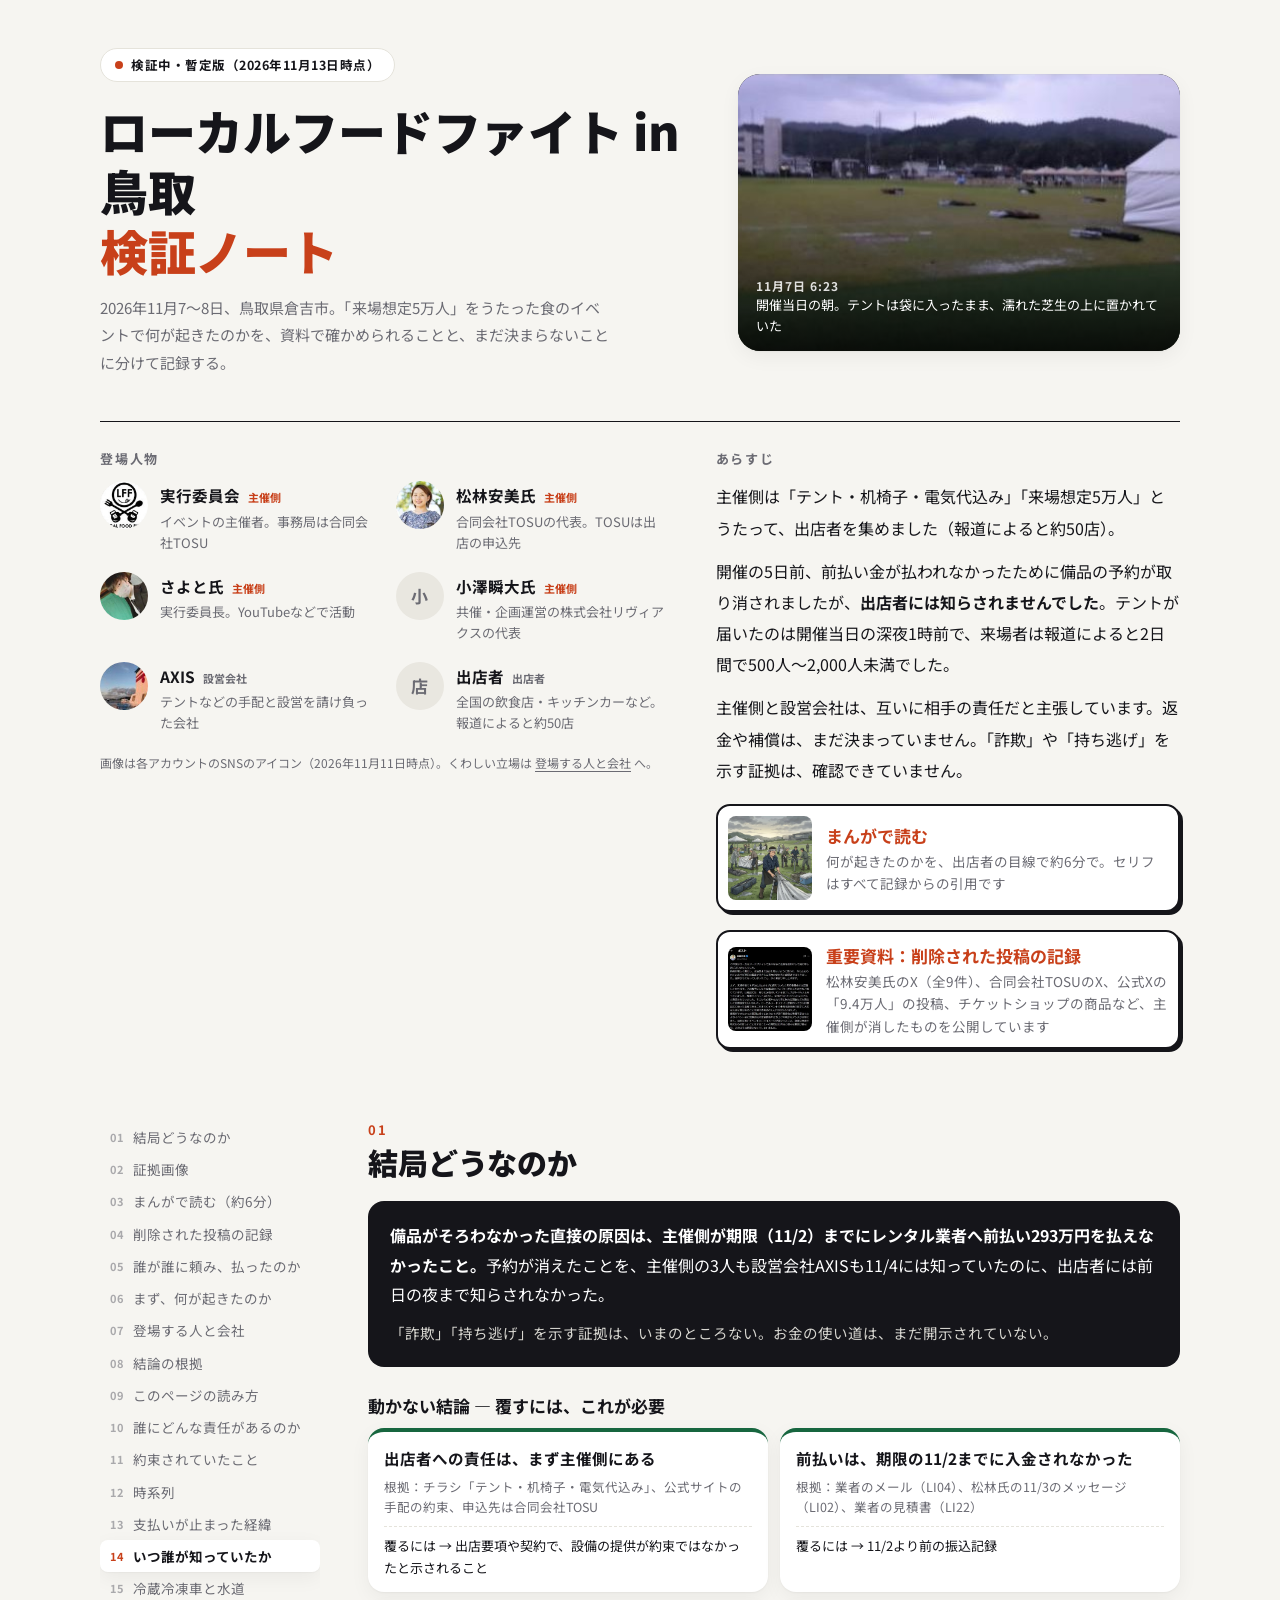
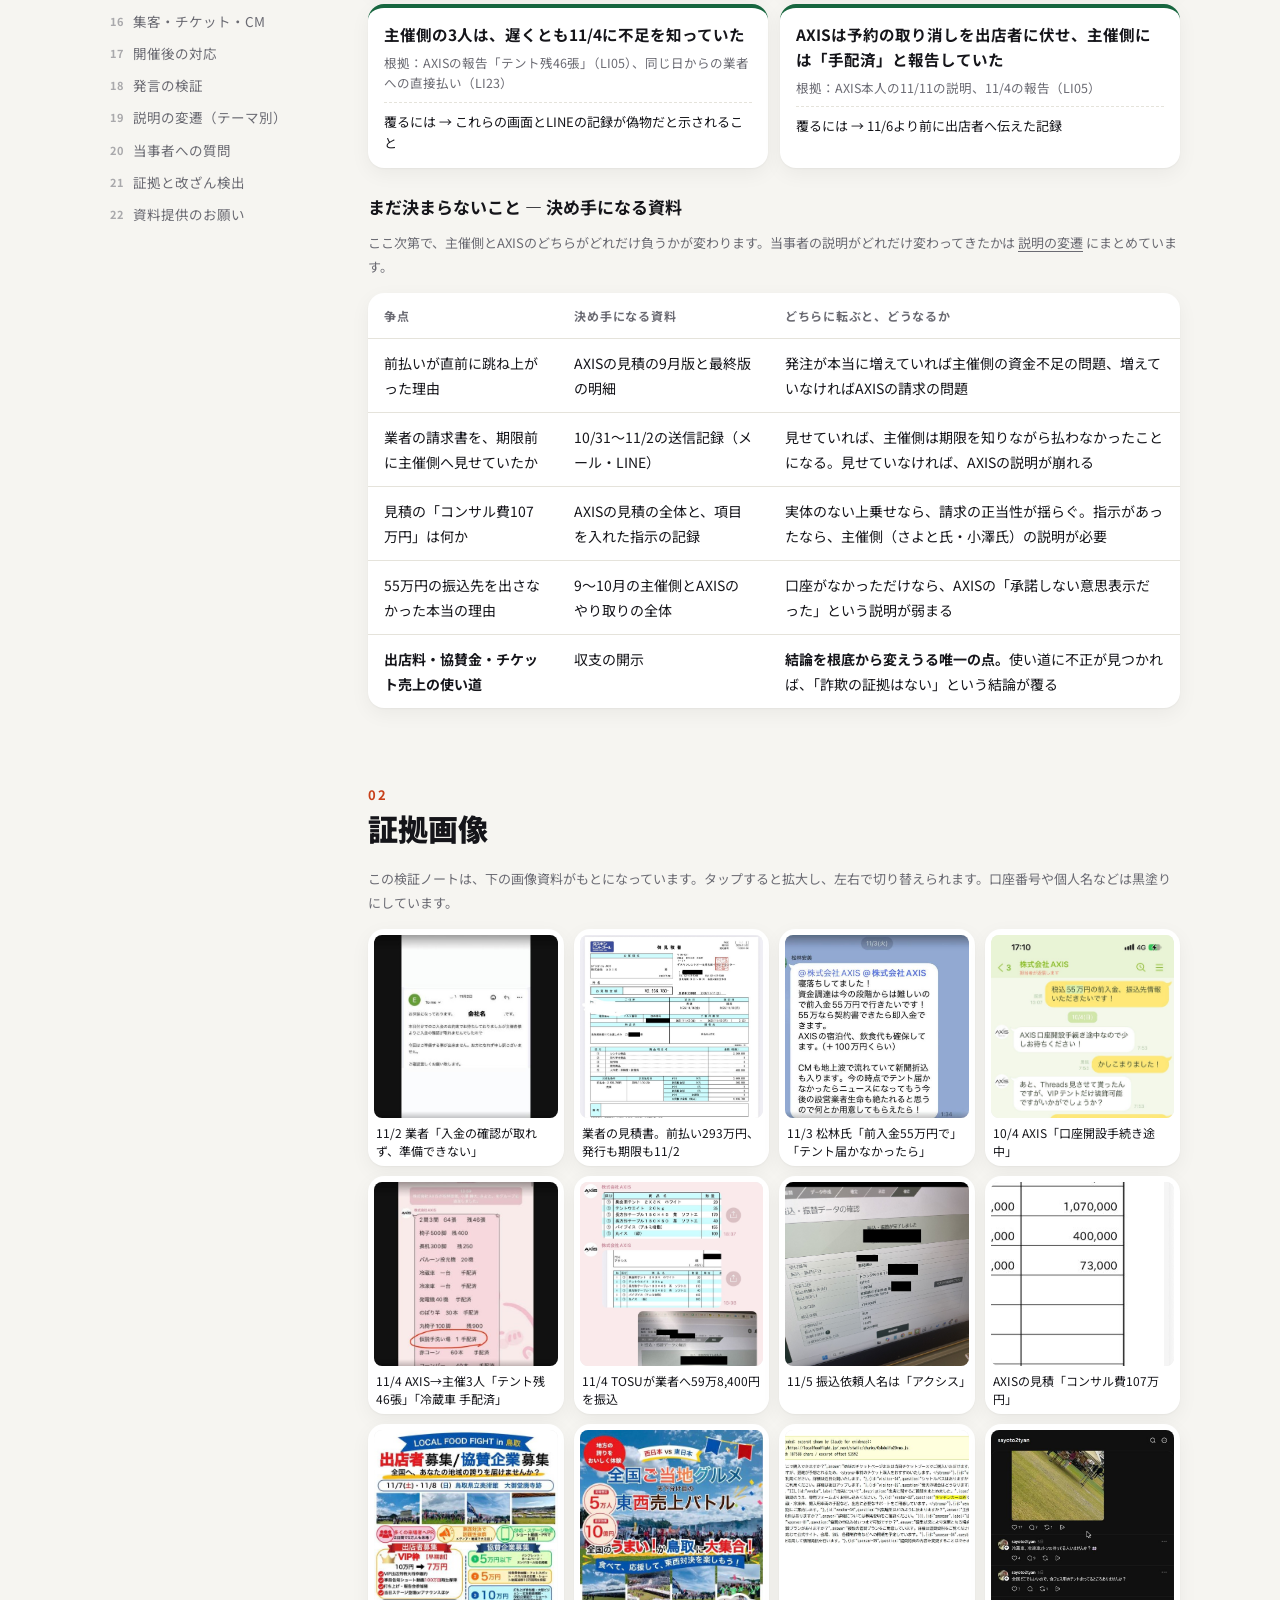
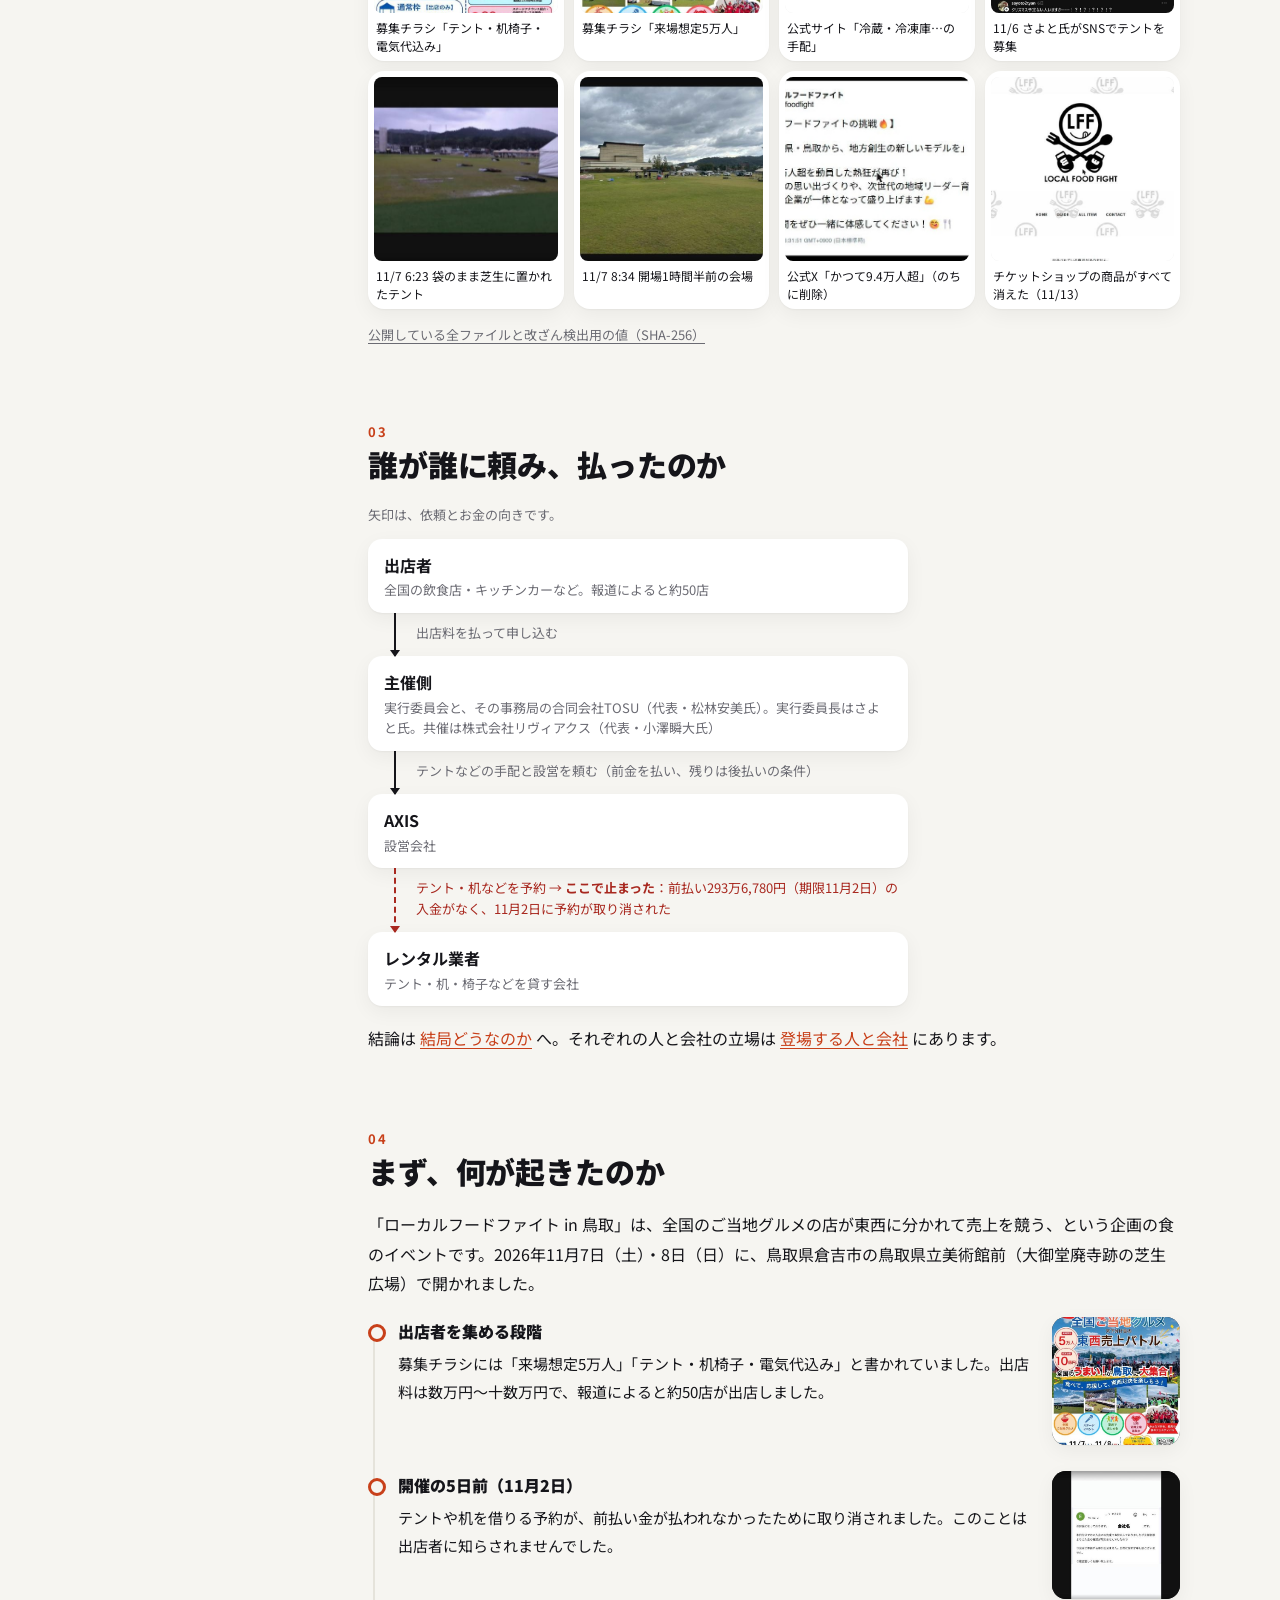
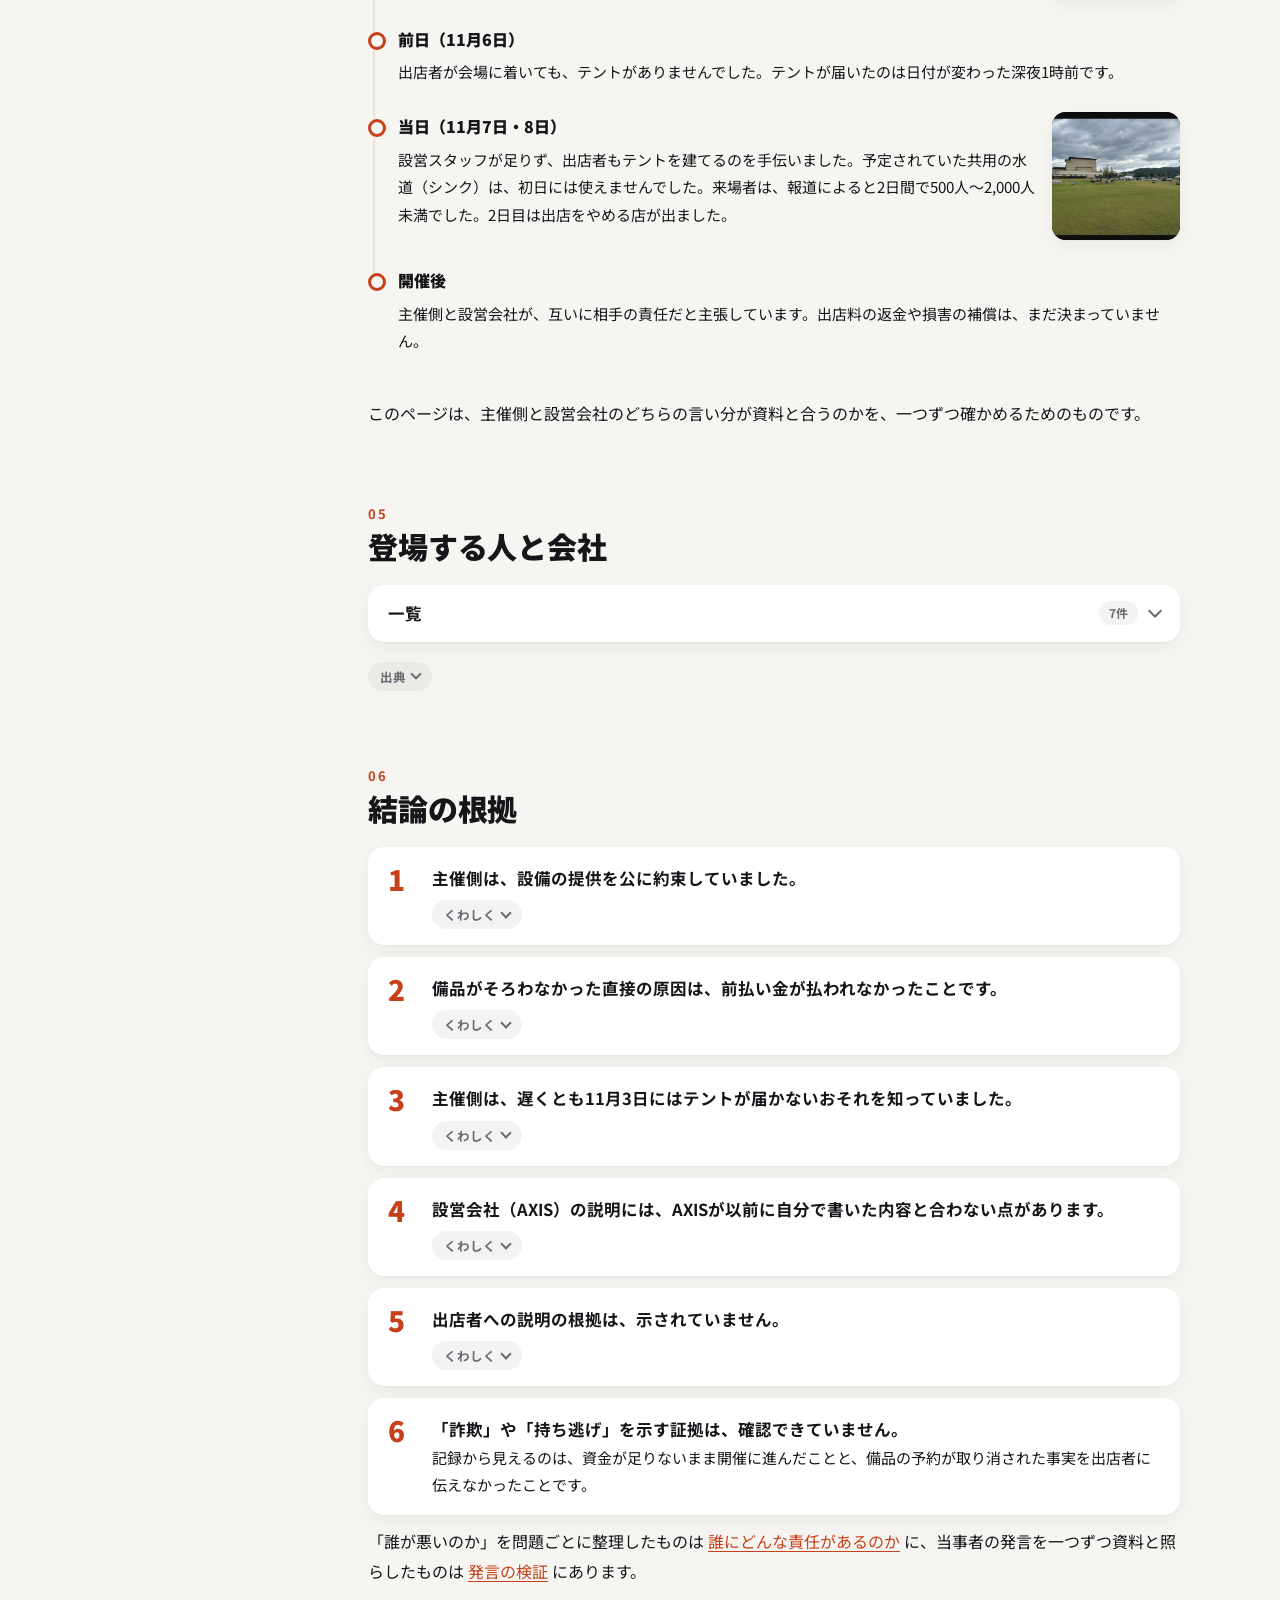
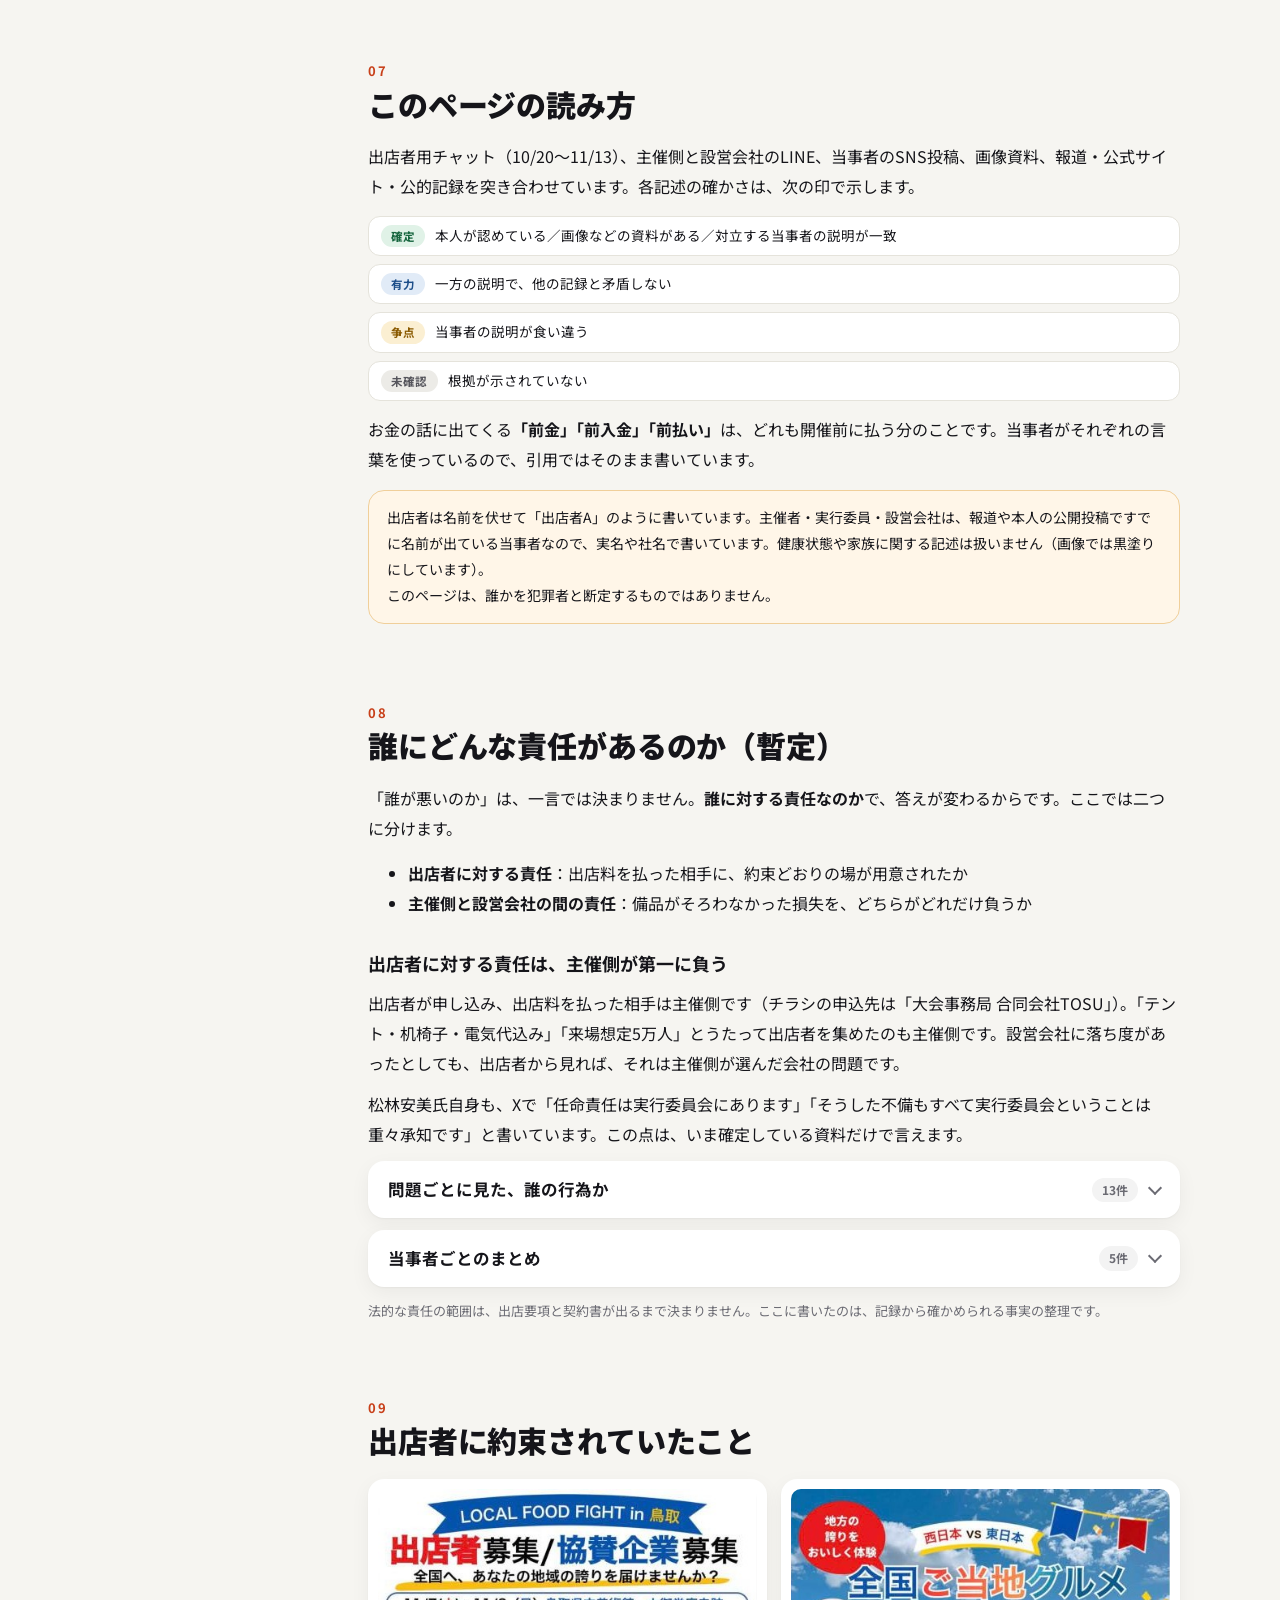
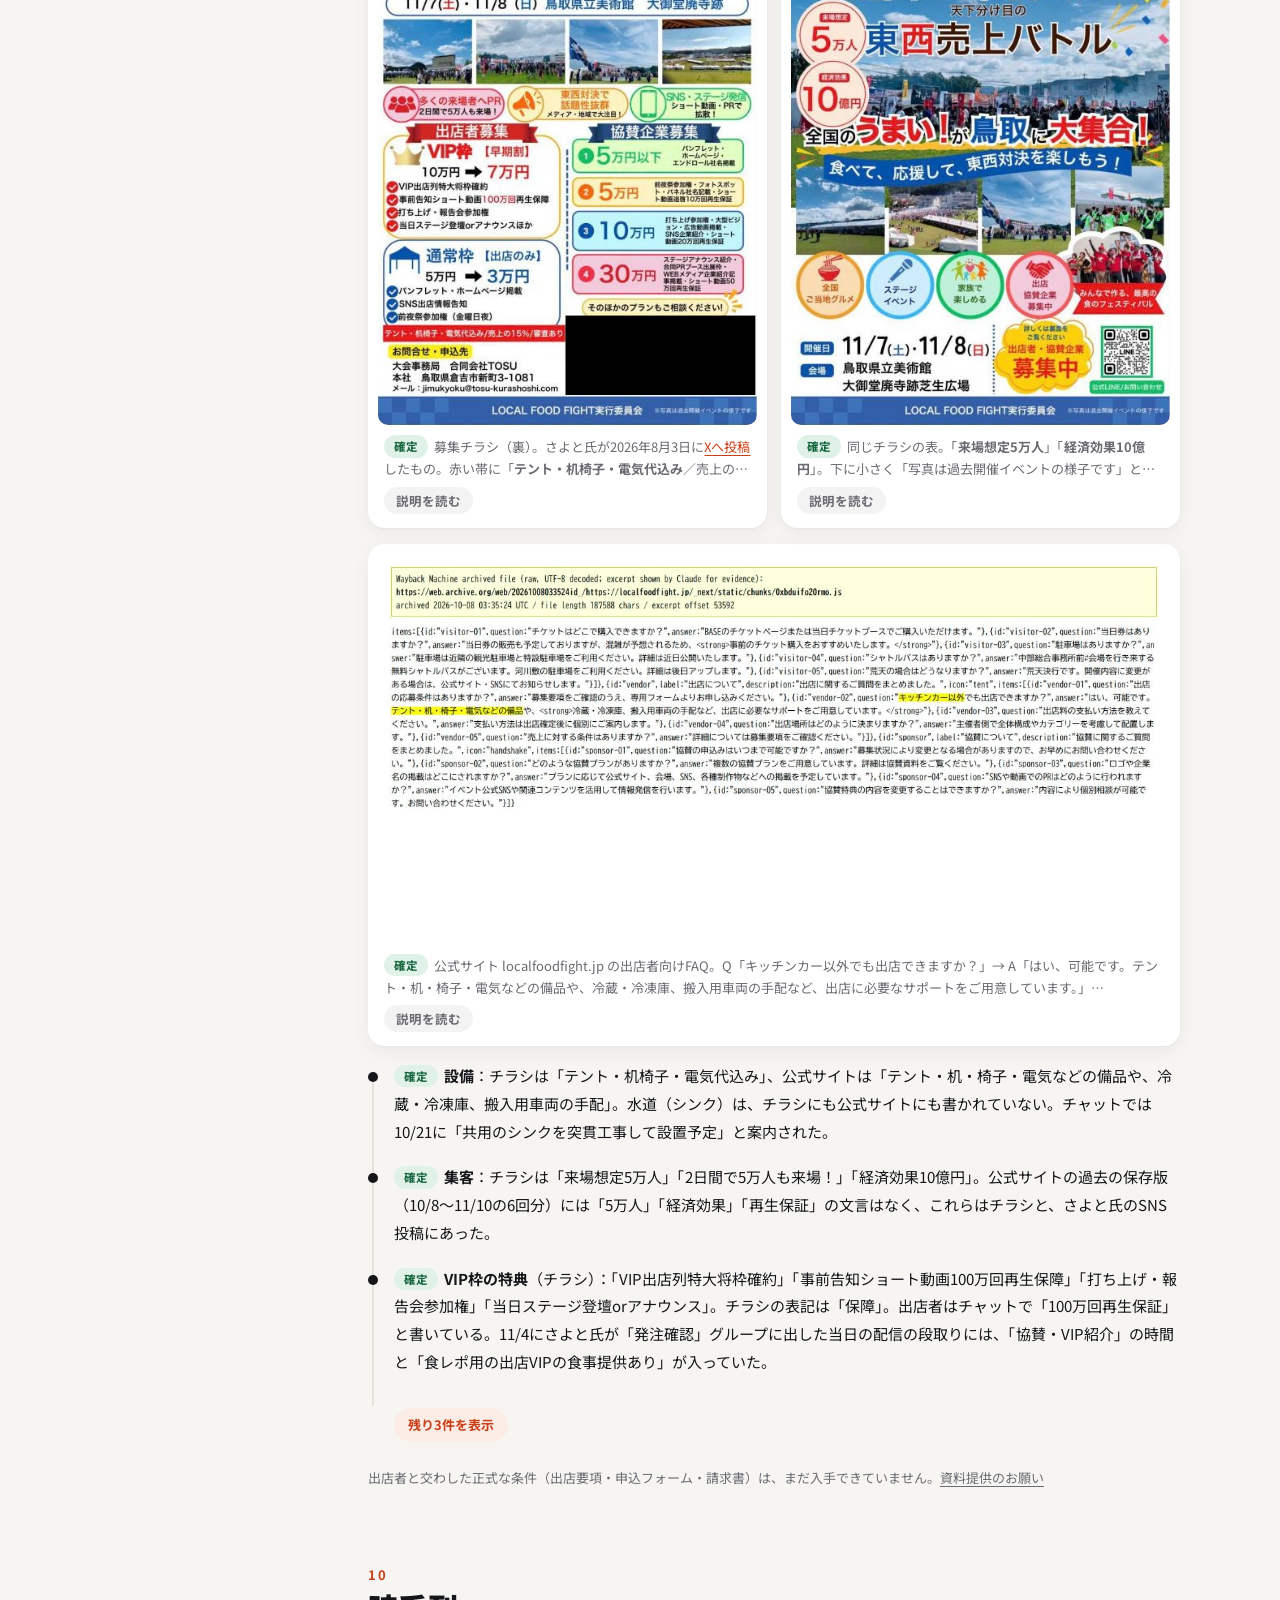
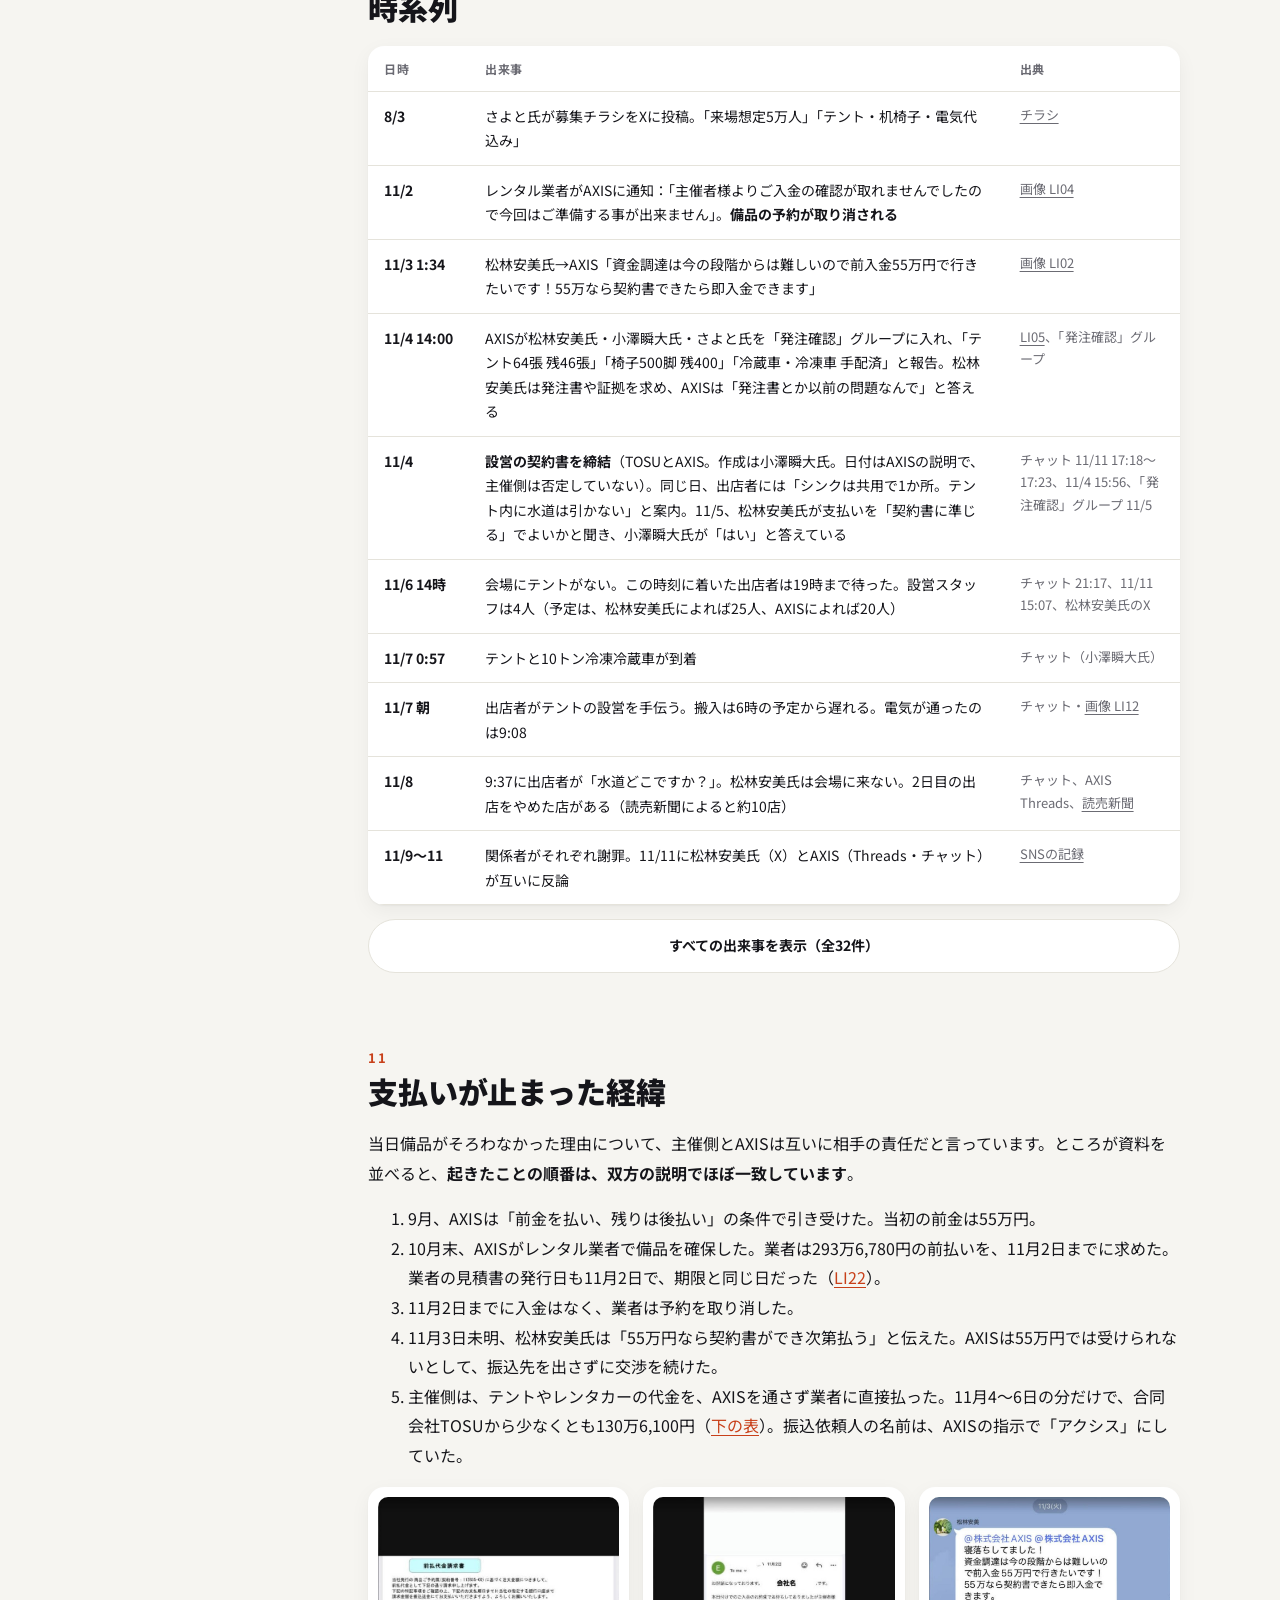
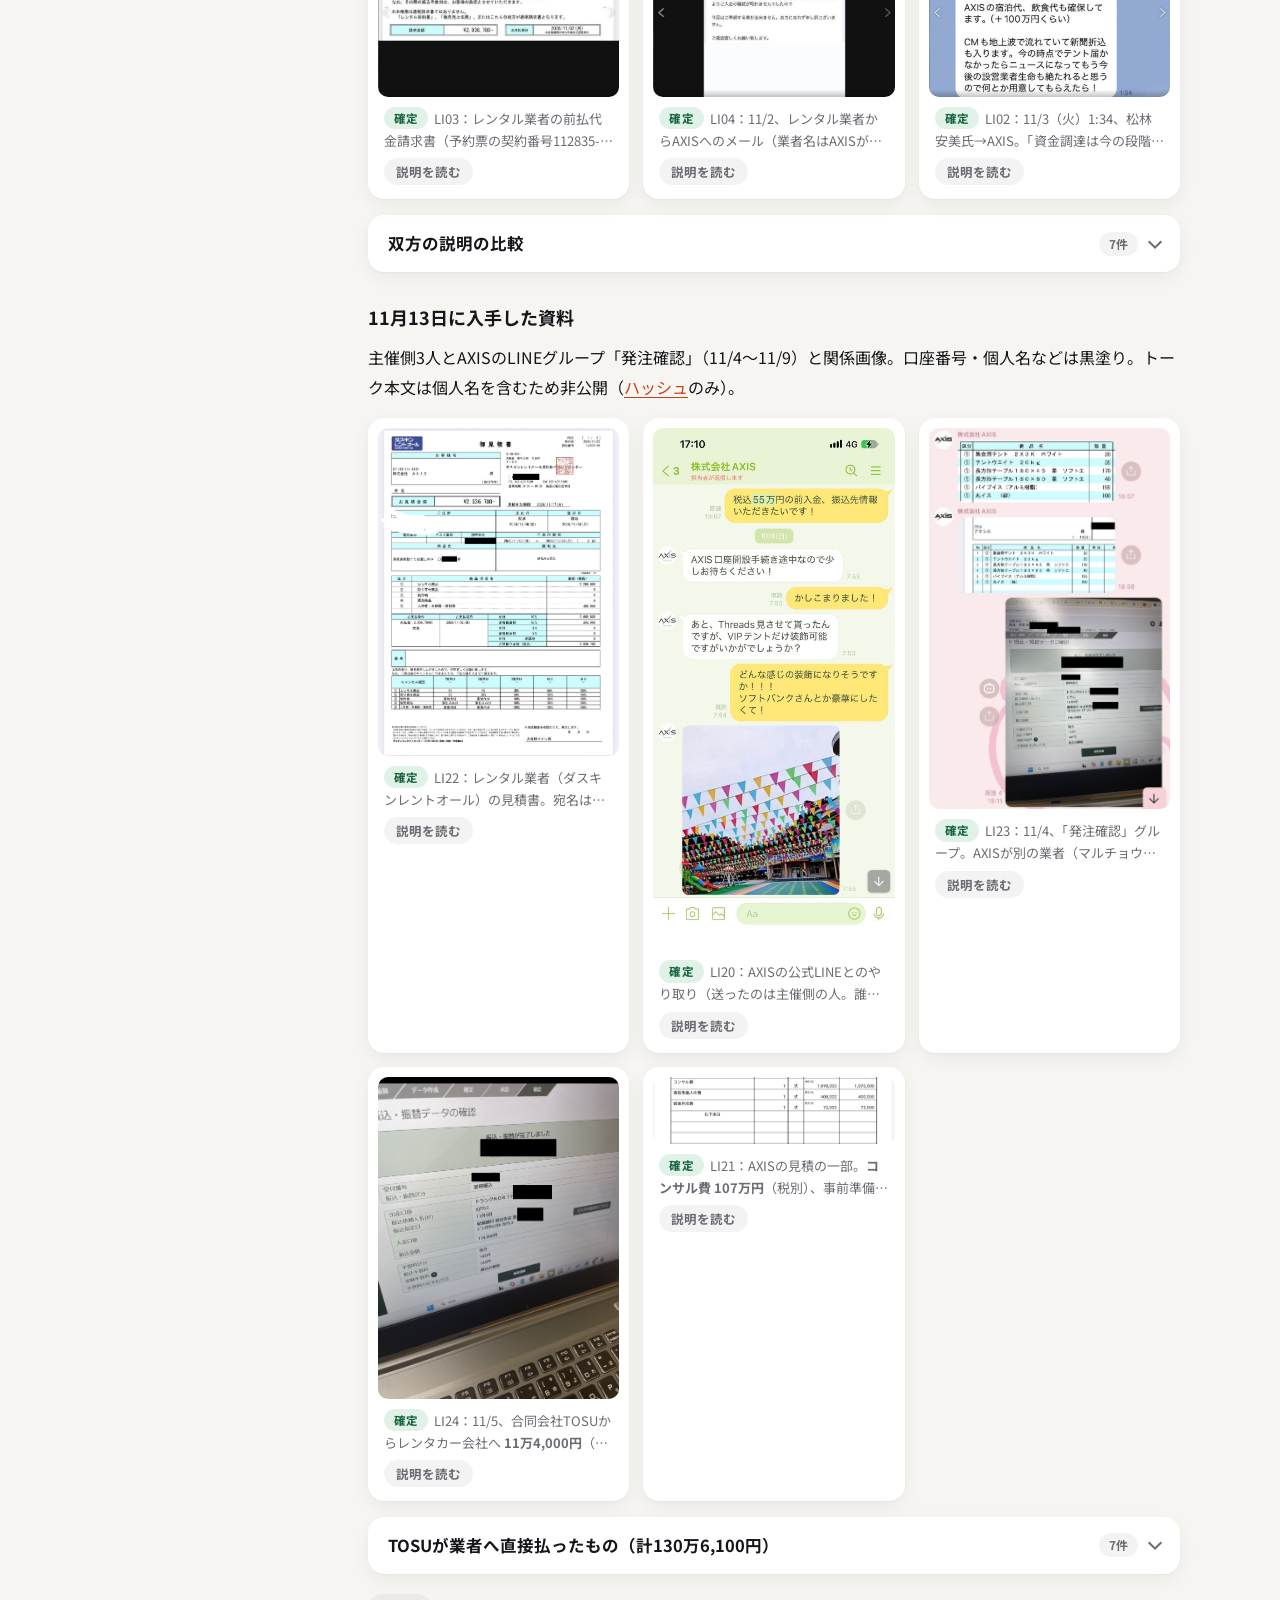
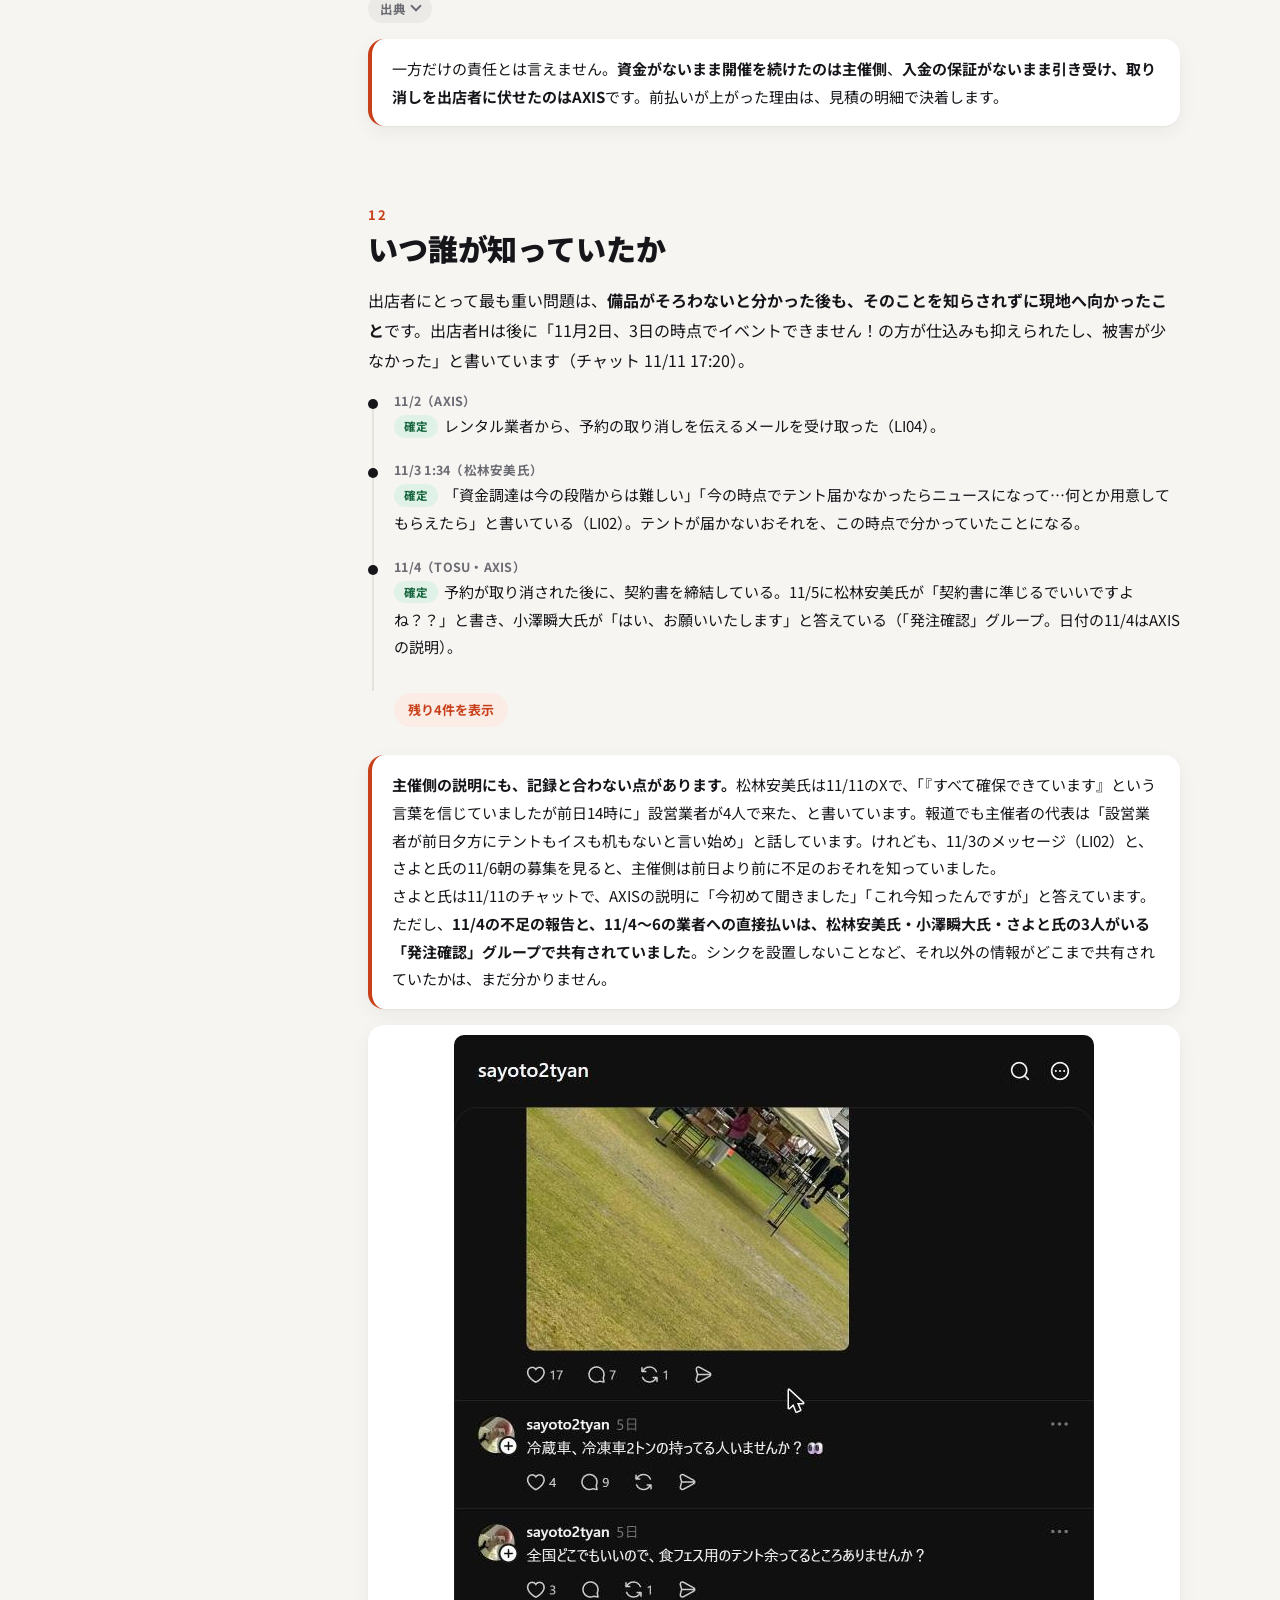
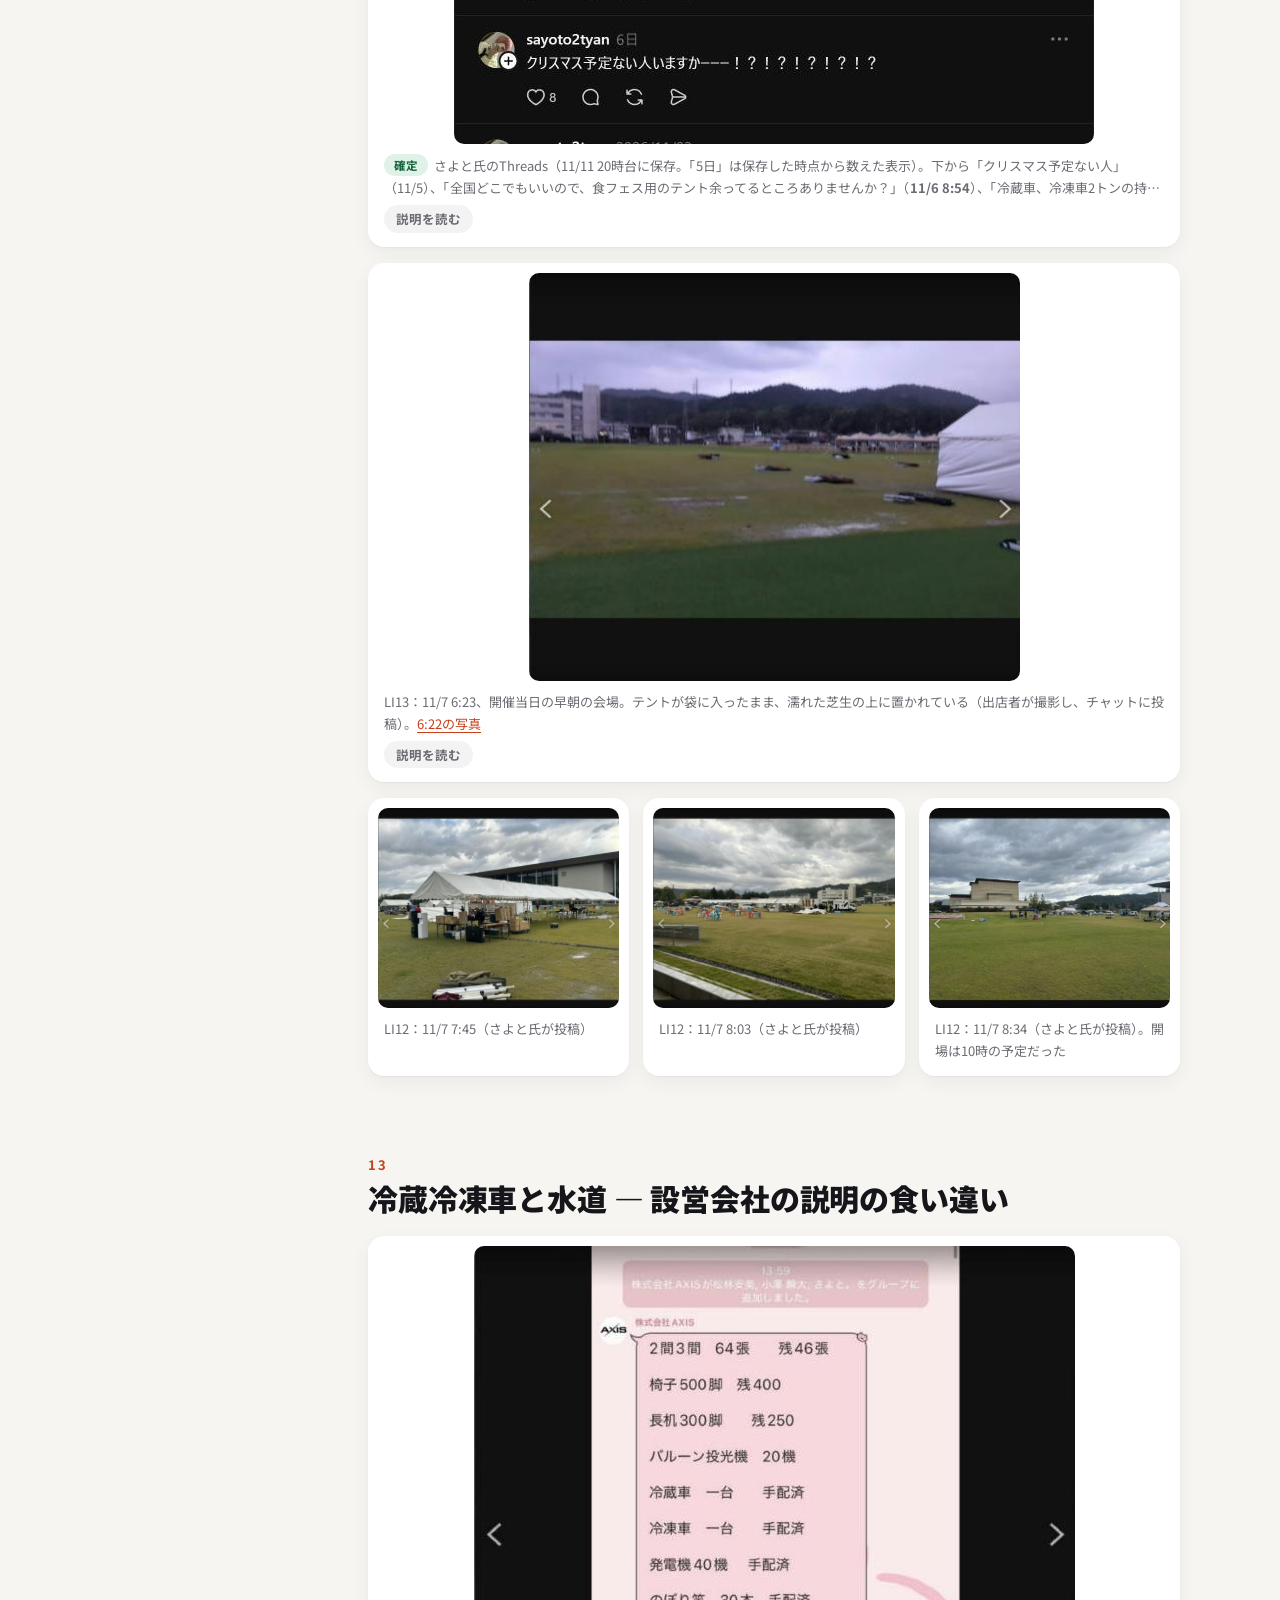
==== commit 3d4fc5d9: "「説明の変遷 ― 発言は信用できるか」を追加（テーマ別） - テント、冷蔵冷凍車、水道、前金と振込先、人員と金額、行政、集客の数字、約束とその後の8テーマで、いつ誰が何と言ったかと記録との関係を並べた" ====
--- a/index.html
+++ b/index.html
@@ -24,7 +24,7 @@
 <link rel="preconnect" href="https://fonts.googleapis.com">
 <link rel="preconnect" href="https://fonts.gstatic.com" crossorigin>
 <link href="https://fonts.googleapis.com/css2?family=Noto+Sans+JP:wght@400;500;700;900&display=swap" rel="stylesheet">
-<link rel="stylesheet" href="style.css?v=9">
+<link rel="stylesheet" href="style.css?v=10">
 </head>
 <body>
 <!-- Google Tag Manager (noscript) -->
@@ -90,6 +90,7 @@
     <li><a href="#crowd">集客・チケット・CM</a></li>
     <li><a href="#after">開催後の対応</a></li>
     <li><a href="#claims">発言の検証</a></li>
+    <li><a href="#credibility">説明の変遷（テーマ別）</a></li>
     <li><a href="#questions">当事者への質問</a></li>
     <li><a href="#evidence">証拠と改ざん検出</a></li>
     <li><a href="#contribute">資料提供のお願い</a></li>
@@ -115,7 +116,7 @@
 </div>
 
 <h3 class="fh">まだ決まらないこと ― 決め手になる資料</h3>
-<p class="src">ここ次第で、主催側とAXISのどちらがどれだけ負うかが変わります。</p>
+<p class="src">ここ次第で、主催側とAXISのどちらがどれだけ負うかが変わります。当事者の説明がどれだけ変わってきたかは <a href="#credibility">説明の変遷</a> にまとめています。</p>
 <div class="tbl"><table>
 <tr><th>争点</th><th>決め手になる資料</th><th>どちらに転ぶと、どうなるか</th></tr>
 <tr><td>前払いが直前に跳ね上がった理由</td><td>AXISの見積の9月版と最終版の明細</td><td>発注が本当に増えていれば主催側の資金不足の問題、増えていなければAXISの請求の問題</td></tr>
@@ -588,6 +589,90 @@
 </table></div>
 </section>
 
+<section id="credibility">
+<h2>説明の変遷 ― 発言は信用できるか</h2>
+<p>同じ人の説明が、時期によって変わっています。テーマごとに、<strong>いつ、誰が、何と言ったか</strong>を並べました。後に争いになったとき、どの説明をどこまで信用できるかを確かめるための整理です。</p>
+<div class="warn">「食い違い」「記録と合わない」は、発言が記録や本人の別の発言と合わないという意味で、<strong>うそと断定するものではありません</strong>。思い違いや言葉の選び方の問題もありえます。根拠はすべて、このページの画像・チャット・投稿の記録です。</div>
+<h3 class="fh">人ごとに見ると</h3>
+<ul class="who-sum">
+  <li><b>AXIS</b>冷蔵冷凍車（「手配済」→「一切行っておりません」）、水道（「設置される」→未設置、「発見しました」↔「行方分からなくなった」）、人員（「事前に報告済」↔「伝えずに減らした」）、総額（750万・800万・700万）、55万円の振込先（「口座開設手続き途中」→「承諾しない意思表示」）、赤コーン（「自社備品」↔代金はTOSU）</li>
+  <li><b>松林安美氏</b>テント（11/3に不足を認識→11/6「すべて確保できました」→11/11「確保できていると信じていた」）、行政（11/4「行政や大手も絡んでる」→11/11「何の関係もありません」）、「消せと言われても消しません」→アカウント削除、「明日各店舗謝罪に伺います」→来なかった</li>
+  <li><b>さよと氏</b>行政（「行政の方のお力添え」→実態は会場の許可だけ）、発注（「直前数日で増やしてはいません」→4分後に「直前に増加をお願いした備品もございます」）、説明の時期（「明後日には情報出せそう」→「投稿を止められている」→「明日中に報告」→未報告）</li>
+  <li><b>実行委員会の公式発信</b>「かつて9.4万人超を動員」→「類似イベントで」→2件とも削除</li>
+</ul>
+<h3>テントはそろっていたのか</h3>
+<div class="tbl"><table>
+<tr><th>日時</th><th>誰が</th><th>発言</th><th>判定</th></tr>
+<tr><td>11/3 1:34</td><td>松林安美氏</td><td>「今の時点でテント届かなかったらニュースになって…」（<a href="#fig-55">LI02</a>）</td><td><span class="b ok">記録</span></td></tr>
+<tr><td>11/4 14:00</td><td>AXIS→主催3人</td><td>「2間3間 64張 残46張」（<a href="#fig-status">LI05</a>）</td><td><span class="b ok">記録</span></td></tr>
+<tr><td>11/6 8:47</td><td>松林安美氏</td><td>自分でまとめた一覧で、テント骨組み「残31」</td><td><span class="b ok">記録</span></td></tr>
+<tr><td>11/6 18:54</td><td>AXIS→出店者</td><td>「輸送中に車両トラブルになってしまい、大幅な遅延」</td><td><span class="b dispute">一部だけ</span>（予約の取り消しを伏せた。11/11に本人が認める）</td></tr>
+<tr><td>11/6 21:39</td><td>松林安美氏→出店者</td><td>「テントも今すべて確保できました」</td><td><span class="b ng">記録と合わない</span>（予約64張に対し、集まったのは25張が限界とAXIS）</td></tr>
+<tr><td>11/11</td><td>松林安美氏（X）</td><td>「『すべて確保できています』という言葉を信じていましたが前日14時に…」</td><td><span class="b ng">記録と合わない</span>（11/3・11/4・11/6朝の記録）</td></tr>
+</table></div>
+<h3>冷蔵冷凍車</h3>
+<div class="tbl"><table>
+<tr><th>日時</th><th>誰が</th><th>発言</th><th>判定</th></tr>
+<tr><td>10/26・10/27</td><td>AXIS→出店者</td><td>「6日21時到着を予定しております」</td><td><span class="b ok">記録</span></td></tr>
+<tr><td>11/4 13:59</td><td>AXIS→主催</td><td>「冷蔵車 一台 手配済」「冷凍車 一台 手配済」（<a href="#fig-status">LI05</a>）</td><td><span class="b ok">記録</span>（11/5にTOSUが代金93,280円を支払い）</td></tr>
+<tr><td>11/6 21:36</td><td>AXIS→出店者</td><td>「予定時刻に手配出来ておらず申し訳ございません。運転手配置不備により」</td><td><span class="b ok">記録</span></td></tr>
+<tr><td>11/7 23:26</td><td>AXIS→出店者</td><td>「弊社から今回冷凍設備の手配は一切行っておりません」</td><td><span class="b ng">記録と合わない</span></td></tr>
+<tr><td>11/13</td><td>AXIS→出店者</td><td>「当初AXISからレンタカー手配でしたが、ドライバー体調不良により…地元で手配となりました」</td><td>11/7の説明と食い違う（手配していたことを認めている）</td></tr>
+</table></div>
+<h3>水道・シンク</h3>
+<div class="tbl"><table>
+<tr><th>日時</th><th>誰が</th><th>発言</th><th>判定</th></tr>
+<tr><td>11/7 19:52</td><td>AXIS→出店者</td><td>（明日の営業開始時に設置されているか、に）「その認識で大丈夫です」</td><td><span class="b ng">守られなかった</span></td></tr>
+<tr><td>11/11 11:55</td><td>AXIS（Threads）</td><td>シンクは「最終的に発見しました」</td><td><span class="b ng">本人の発言どうしで食い違い</span></td></tr>
+<tr><td>11/11 16:36</td><td>AXIS→出店者</td><td>「行方分からなくなってしまい現地調達する予定でしたが」「実行委員会でも共有済です」</td><td><span class="b ng">本人の発言どうしで食い違い</span></td></tr>
+<tr><td>11/11 16:39</td><td>さよと氏</td><td>「今初めて聞きました」</td><td><span class="b dispute">争点</span>（AXISの「共有済」と食い違う）</td></tr>
+<tr><td>11/11</td><td>松林安美氏（X）</td><td>「設置を何度も求めても設置してくれませんでした」</td><td><span class="b dispute">争点</span></td></tr>
+</table></div>
+<h3>前金・55万円・振込先</h3>
+<div class="tbl"><table>
+<tr><th>日時</th><th>誰が</th><th>発言</th><th>判定</th></tr>
+<tr><td>10/4</td><td>AXIS</td><td>（55万円の振込先を求められて）「AXIS口座開設手続き途中なので少しお待ちください！」（<a href="#fig-l20">LI20</a>）</td><td><span class="b ok">記録</span></td></tr>
+<tr><td>11/10</td><td>AXIS（Threads）</td><td>「前の金額で振込先を教えてしまうとその金額で承諾した同然になってしまいます。その為交渉継続」</td><td>10/4の理由（口座がない）と違う</td></tr>
+<tr><td>11/13</td><td>AXIS→出店者</td><td>「そもそも55万に対して最終的に承諾してないという旨を何度もオンラインミーティングでご案内しております」</td><td><span class="b dispute">争点</span>（会議の記録なし）</td></tr>
+<tr><td>11/11 17:16</td><td>さよと氏</td><td>「直前数日で増やしてはいません！」</td><td><span class="b ng">本人の発言どうしで食い違い</span>（4分後に「直前に増加をお願いした備品もございます」）</td></tr>
+<tr><td>11/10</td><td>松林安美氏（報道）</td><td>「入金はしていた」</td><td><span class="b dispute">一部だけ</span>（予約の取り消し後の支払い。期限までは未入金）</td></tr>
+</table></div>
+<h3>人員・金額・備品</h3>
+<div class="tbl"><table>
+<tr><th>日時</th><th>誰が</th><th>発言</th><th>判定</th></tr>
+<tr><td>11/10〜11</td><td>AXIS</td><td>発注の総額は「750万」「800万」「700万」</td><td><span class="b ng">本人の発言どうしで食い違い</span></td></tr>
+<tr><td>11/11</td><td>AXIS（Threads）</td><td>「20名まで減らす旨は事前に報告済です」と「事前に伝えると騒ぐのでこちらの判断で10人ほどまで人員削減」</td><td><span class="b ng">本人の発言どうしで食い違い</span>（同じ返信の中）</td></tr>
+<tr><td>11/11</td><td>AXIS</td><td>当日の人数は、チャットでは4人、Threadsでは5人</td><td><span class="b ng">本人の発言どうしで食い違い</span></td></tr>
+<tr><td>11/10・11/13</td><td>AXIS</td><td>依頼を受けたのは「9月6日」／「3ヶ月前」</td><td><span class="b ng">本人の発言どうしで食い違い</span>（小さな揺れ）</td></tr>
+<tr><td>11/13</td><td>AXIS→出店者</td><td>「赤コーン等は自社備品となっております」</td><td><span class="b ng">記録と合わない</span>（11/5にAXISが「1280円×60、現金払い」と伝え、TOSUが代金を支払い）</td></tr>
+<tr><td>11/13</td><td>AXIS→出店者</td><td>（記録を削除したのかと聞かれて）「削除は一切しておりません」</td><td>注意：同じ時期に、Threadsの投稿1件を削除し、LINEで3回送信を取り消している（<a href="deleted.html#line">記録</a>）</td></tr>
+</table></div>
+<h3>行政の関わり</h3>
+<div class="tbl"><table>
+<tr><th>日時</th><th>誰が</th><th>発言</th><th>判定</th></tr>
+<tr><td>7/18〜8/14</td><td>さよと氏（Threads）</td><td>「行政との新たな試み」「大手メーカーや行政の方のお力添えがあるので、天変地異が起きない限り大丈夫」</td><td><span class="b ng">記録と合わない</span>（県・市の関わりは会場の許可だけ）</td></tr>
+<tr><td>11/4 15:42</td><td>松林安美氏</td><td>（業者から書類をもらうには）「大規模イベントで行政や大手も絡んでるのでと言えばもらえます！」</td><td><span class="b ng">本人の発言どうしで食い違い</span></td></tr>
+<tr><td>11/11</td><td>松林安美氏（X）</td><td>「市は…何の関係もありません」「行政は何も悪くないです」</td><td><span class="b ok">記録と合う</span>（11/4の発言とは逆）</td></tr>
+</table></div>
+<h3>集客の数字</h3>
+<div class="tbl"><table>
+<tr><th>日時</th><th>誰が</th><th>発言</th><th>判定</th></tr>
+<tr><td>8/3</td><td>チラシ</td><td>「来場想定5万人」「2日間で5万人も来場！」</td><td><span class="b unver">根拠が示されていない</span>（来場は報道で500〜2,000人未満）</td></tr>
+<tr><td>9/2</td><td>合同会社TOSU（X、削除）</td><td>「なんと全国から5社テレビ局が入ることになりました」</td><td><span class="b unver">根拠が示されていない</span></td></tr>
+<tr><td>10/13→10/14</td><td>公式X（削除）</td><td>「かつて9.4万人超を動員」→「類似イベントでかつて9.4万人超」→2件とも削除（<a href="deleted.html#lff-x">記録</a>）</td><td><span class="b ng">記録と合わない</span>（別の主催者の数字）</td></tr>
+<tr><td>11/10</td><td>松林安美氏（報道）</td><td>「目標には掲げましたが、約束はしていません」</td><td><span class="b ng">宣伝の文面と合わない</span>（チラシは「5万人も来場！」と言い切っている）</td></tr>
+</table></div>
+<h3>約束と、その後</h3>
+<div class="tbl"><table>
+<tr><th>日時</th><th>誰が</th><th>発言</th><th>判定</th></tr>
+<tr><td>11/7 23:38</td><td>松林安美氏→出店者</td><td>「明日各店舗謝罪に伺います」</td><td><span class="b ng">守られなかった</span>（11/8、会場に来なかった）</td></tr>
+<tr><td>11/11以前</td><td>松林安美氏（Xのプロフィール）</td><td>「もう何も失うものがないのですべて嘘偽りなく話していきます。消せと言われても消しません」</td><td><span class="b ng">守られなかった</span>（11/12にアカウントごと削除。<a href="deleted.html">記録</a>）</td></tr>
+<tr><td>11/10</td><td>さよと氏（Threads）</td><td>「明後日には少しずつ情報出せそうです！」</td><td><span class="b ng">守られなかった</span></td></tr>
+<tr><td>11/12</td><td>さよと氏（X・TikTok）</td><td>「私個人の言動が関係各所の方々の助言から止めている状態」「SNSの投稿を止められております」</td><td>11/10の予告と食い違う</td></tr>
+<tr><td>11/12</td><td>さよと氏→出店者</td><td>「明日中には、今後の対応方針について改めて皆様にご報告させていただきます」</td><td><span class="b unver">これから確認</span>（11/13 10時時点で未報告）</td></tr>
+</table></div>
+</section>
+
 <section id="questions">
 <h2>当事者への質問</h2>
 <p>次の点は、回答と資料が出ない限り決まりません。回答や資料が出たら、このページを更新します。</p>
--- a/style.css
+++ b/style.css
@@ -263,31 +263,36 @@
 .manga-link img{width:84px;height:84px;object-fit:cover;border-radius:8px;flex:none}
 .manga-link span{font-size:13.5px;line-height:1.65;color:var(--muted)}
 .manga-link b{display:block;font-size:17px;color:var(--accent)}
-
-/* ---------- 結局どうなのか ---------- */
-#focus .bottom{background:var(--ink);color:#fff;border-radius:var(--r);padding:20px 22px;margin:8px 0 22px;font-size:16px;line-height:1.85}
-#focus .bottom p{margin:0}
-#focus .bottom p + p{margin-top:10px;color:#d7d6d0;font-size:14.5px}
-#focus .bottom b{color:#fff}
-h3.fh{font-size:17px;margin:26px 0 10px}
-.holds{display:grid;grid-template-columns:repeat(auto-fit,minmax(260px,1fr));gap:12px}
-.holds > div{background:var(--surface);border-radius:var(--r);box-shadow:var(--shadow);padding:14px 16px;border-top:4px solid var(--ok)}
-.holds b{display:block;font-size:15.5px;line-height:1.6}
-.holds .ev{display:block;font-size:12.5px;color:var(--muted);margin-top:6px;line-height:1.65}
-.holds .flip{display:block;font-size:13px;margin-top:8px;padding-top:8px;border-top:1px dashed var(--line);line-height:1.65}
-
-/* ---------- 証拠画像の一覧 ---------- */
-.evgrid{display:grid;grid-template-columns:repeat(auto-fill,minmax(150px,1fr));gap:10px;margin:14px 0}
-.evgrid figure{margin:0;padding:6px;display:flex;flex-direction:column}
-.evgrid img{width:100%;aspect-ratio:1;object-fit:cover;object-position:top;border-radius:8px;background:#eee}
-.evgrid figcaption{font-size:12px;line-height:1.5;margin:6px 2px 0;color:var(--ink)}
-@media (max-width:820px){.evgrid{grid-template-columns:repeat(3,minmax(0,1fr));gap:8px}.evgrid figure{padding:4px}.evgrid figcaption{font-size:11px}}
-
-/* ---------- 長いリストの折りたたみ ---------- */
-ul.log.short > li.hide{display:none}
-.log-more{display:inline-flex;align-items:center;gap:6px;font:inherit;font-size:13px;font-weight:700;color:var(--accent);background:var(--accent-soft);border:none;border-radius:999px;padding:5px 14px;cursor:pointer;margin:0 0 12px 26px}
-.evgrid{grid-template-columns:repeat(4,minmax(0,1fr))}
-@media (max-width:820px){.evgrid{grid-template-columns:repeat(3,minmax(0,1fr))}}
-@media (max-width:420px){.evgrid{grid-template-columns:repeat(2,minmax(0,1fr))}}
-.holds{grid-template-columns:repeat(2,minmax(0,1fr))}
-@media (max-width:640px){.holds{grid-template-columns:1fr}}
+
+/* ---------- 結局どうなのか ---------- */
+#focus .bottom{background:var(--ink);color:#fff;border-radius:var(--r);padding:20px 22px;margin:8px 0 22px;font-size:16px;line-height:1.85}
+#focus .bottom p{margin:0}
+#focus .bottom p + p{margin-top:10px;color:#d7d6d0;font-size:14.5px}
+#focus .bottom b{color:#fff}
+h3.fh{font-size:17px;margin:26px 0 10px}
+.holds{display:grid;grid-template-columns:repeat(auto-fit,minmax(260px,1fr));gap:12px}
+.holds > div{background:var(--surface);border-radius:var(--r);box-shadow:var(--shadow);padding:14px 16px;border-top:4px solid var(--ok)}
+.holds b{display:block;font-size:15.5px;line-height:1.6}
+.holds .ev{display:block;font-size:12.5px;color:var(--muted);margin-top:6px;line-height:1.65}
+.holds .flip{display:block;font-size:13px;margin-top:8px;padding-top:8px;border-top:1px dashed var(--line);line-height:1.65}
+
+/* ---------- 証拠画像の一覧 ---------- */
+.evgrid{display:grid;grid-template-columns:repeat(auto-fill,minmax(150px,1fr));gap:10px;margin:14px 0}
+.evgrid figure{margin:0;padding:6px;display:flex;flex-direction:column}
+.evgrid img{width:100%;aspect-ratio:1;object-fit:cover;object-position:top;border-radius:8px;background:#eee}
+.evgrid figcaption{font-size:12px;line-height:1.5;margin:6px 2px 0;color:var(--ink)}
+@media (max-width:820px){.evgrid{grid-template-columns:repeat(3,minmax(0,1fr));gap:8px}.evgrid figure{padding:4px}.evgrid figcaption{font-size:11px}}
+
+/* ---------- 長いリストの折りたたみ ---------- */
+ul.log.short > li.hide{display:none}
+.log-more{display:inline-flex;align-items:center;gap:6px;font:inherit;font-size:13px;font-weight:700;color:var(--accent);background:var(--accent-soft);border:none;border-radius:999px;padding:5px 14px;cursor:pointer;margin:0 0 12px 26px}
+.evgrid{grid-template-columns:repeat(4,minmax(0,1fr))}
+@media (max-width:820px){.evgrid{grid-template-columns:repeat(3,minmax(0,1fr))}}
+@media (max-width:420px){.evgrid{grid-template-columns:repeat(2,minmax(0,1fr))}}
+.holds{grid-template-columns:repeat(2,minmax(0,1fr))}
+@media (max-width:640px){.holds{grid-template-columns:1fr}}
+
+/* 説明の変遷：人ごとのまとめ */
+ul.who-sum{list-style:none;padding:0;margin:10px 0 18px;display:grid;gap:10px}
+ul.who-sum li{background:var(--surface);border-radius:12px;box-shadow:var(--shadow);padding:12px 16px;font-size:14.5px;line-height:1.75}
+ul.who-sum b{display:block;font-size:15.5px;margin-bottom:2px}
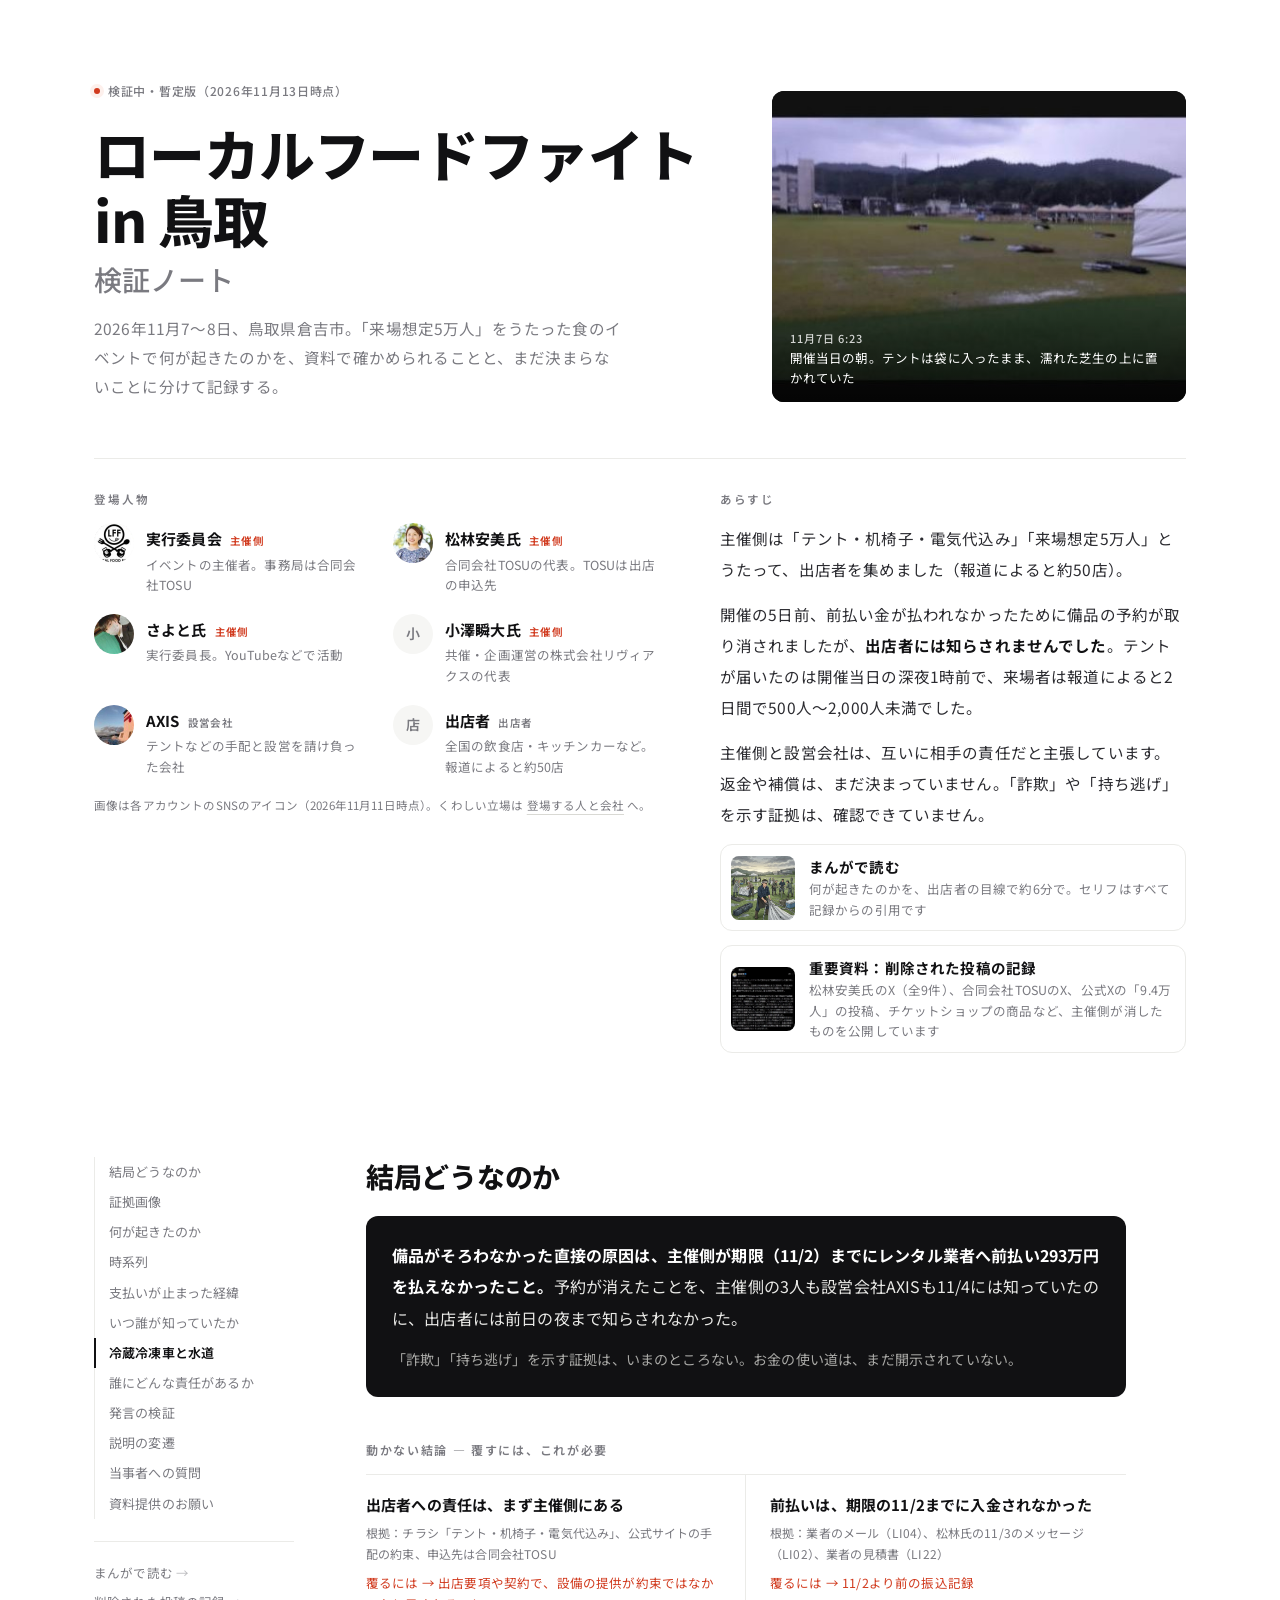
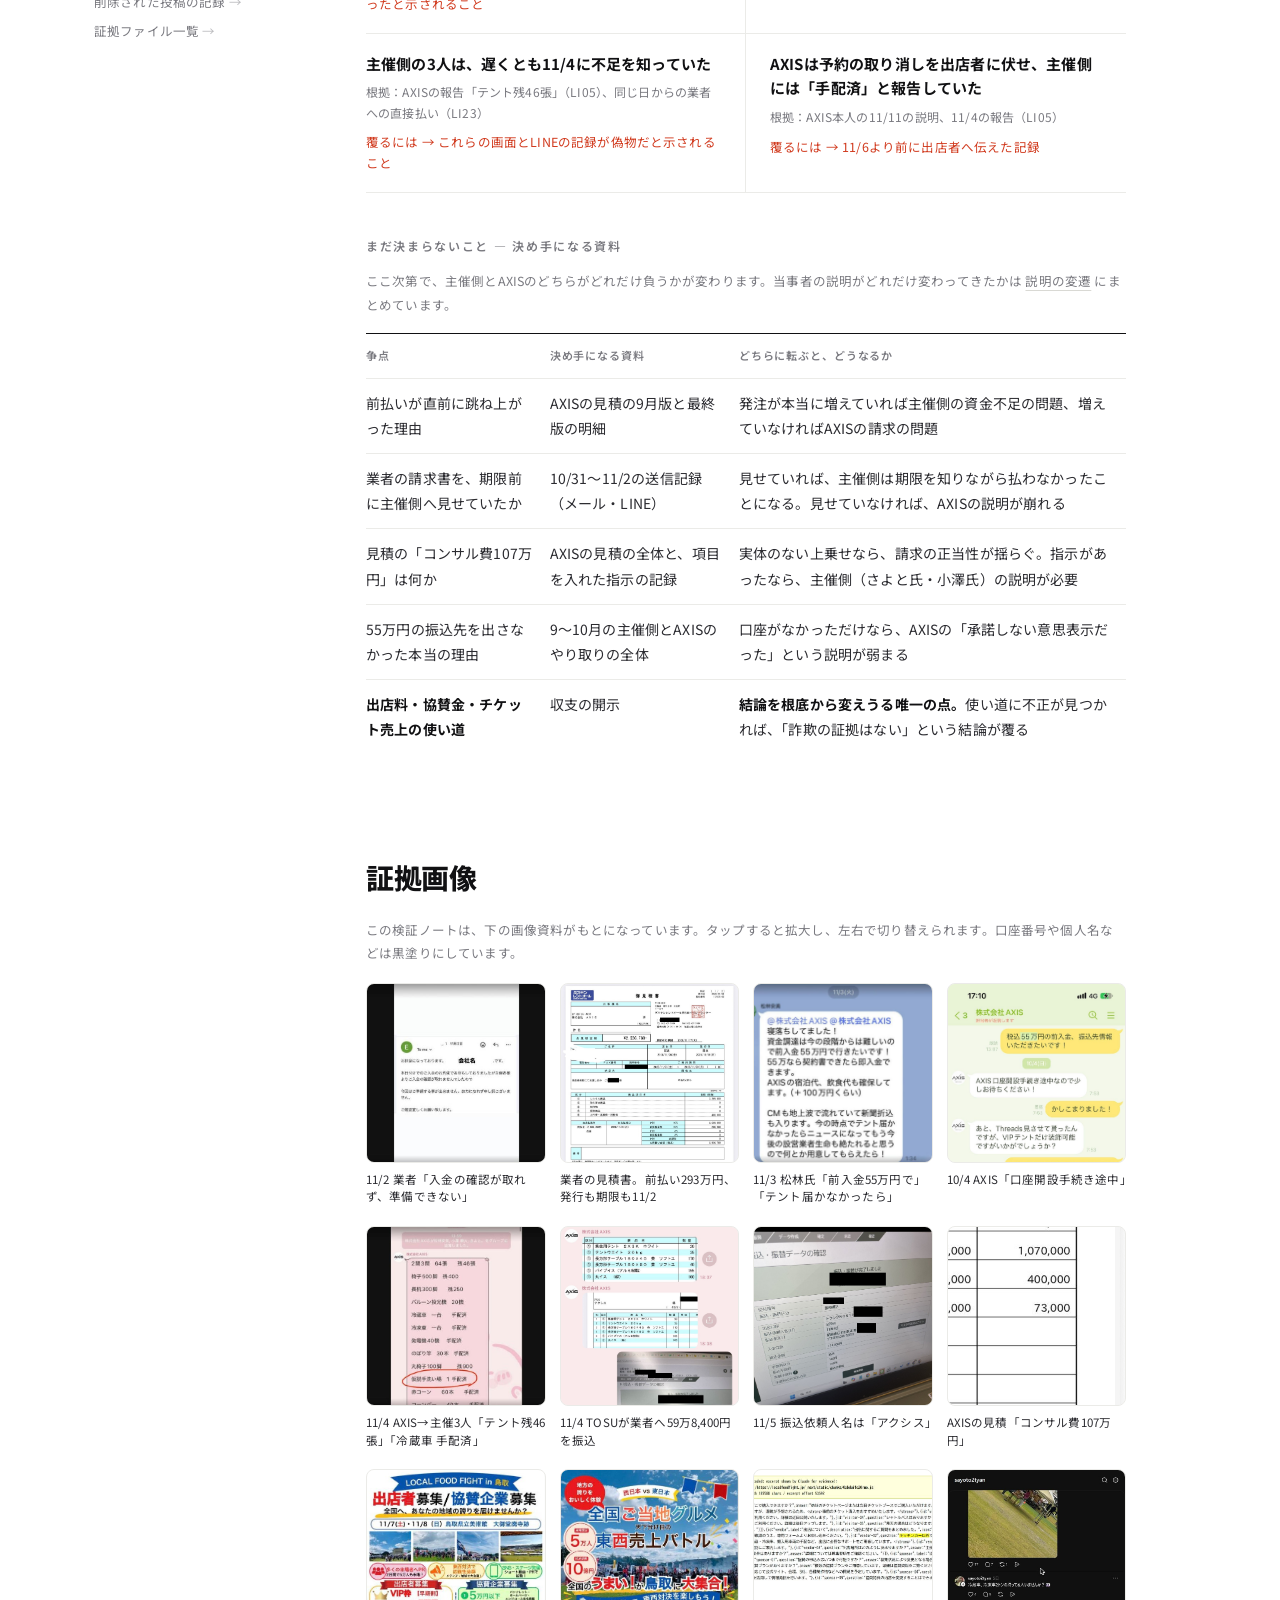
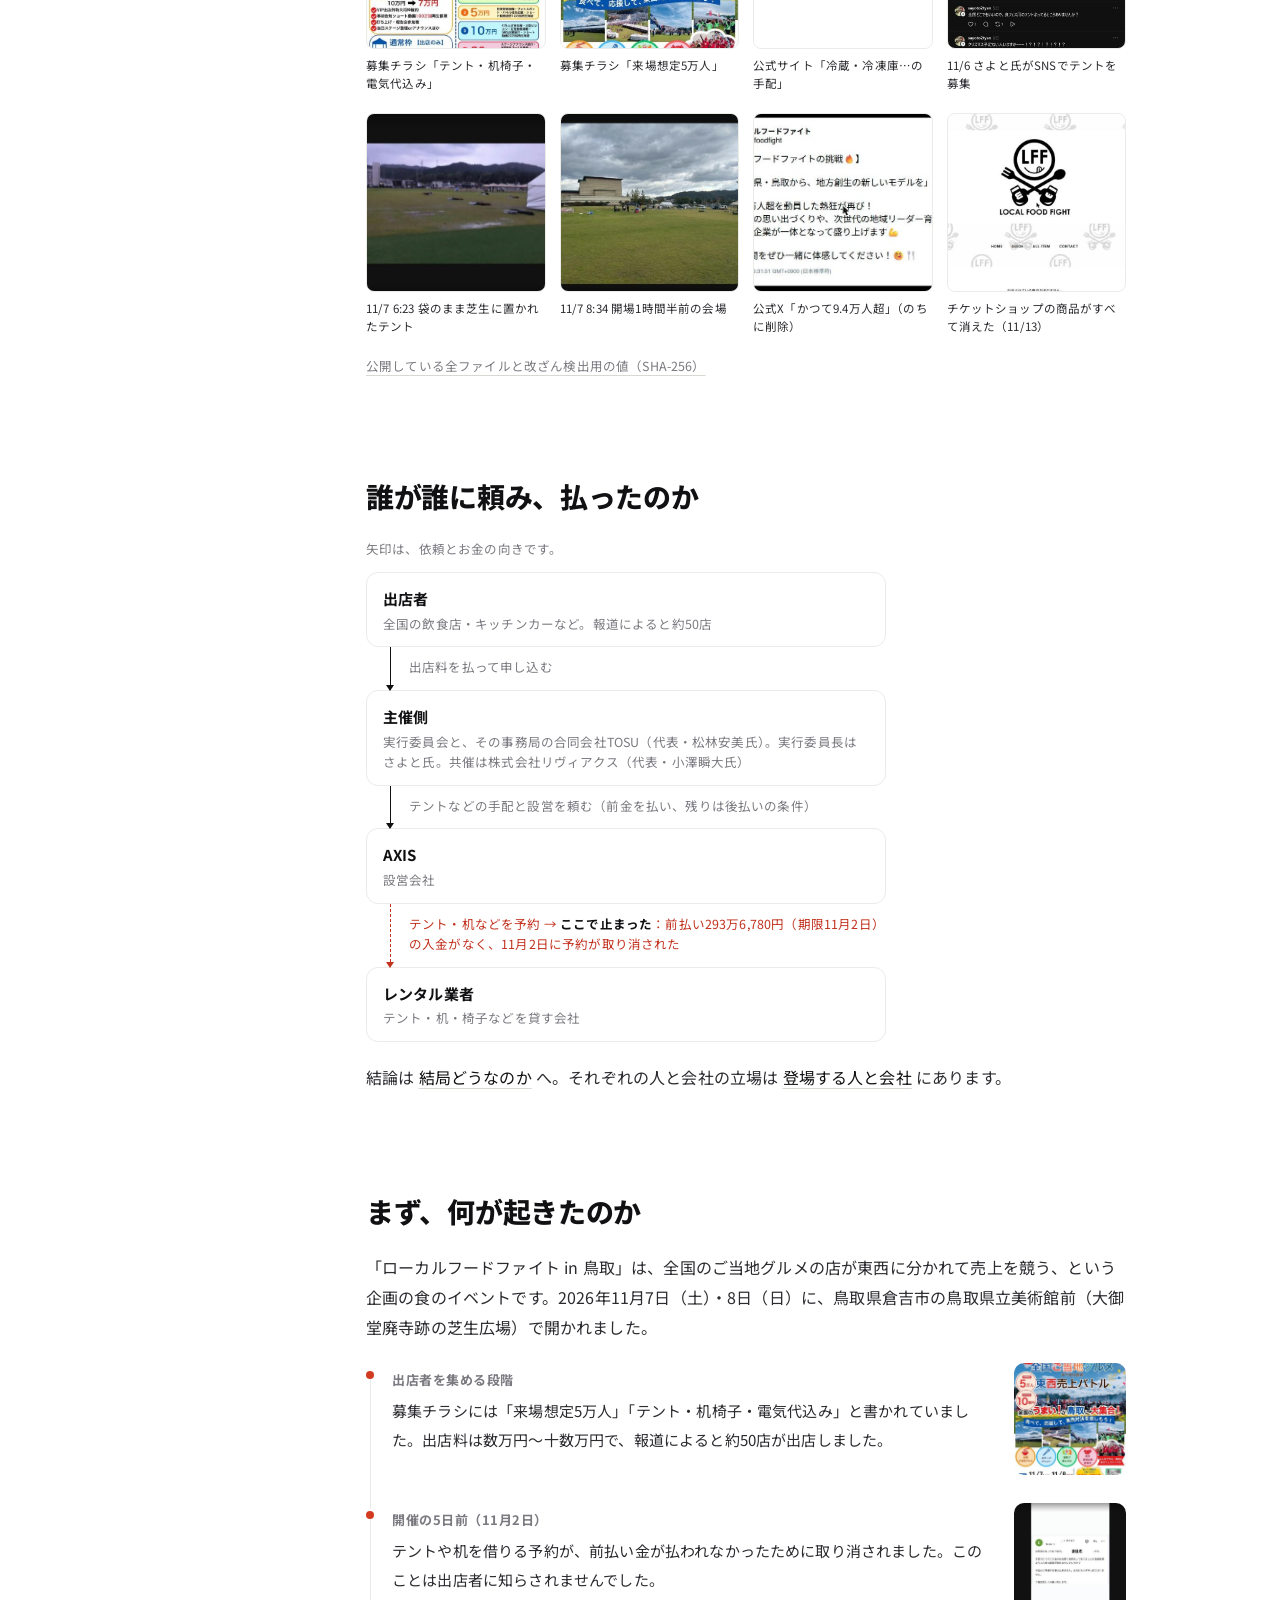
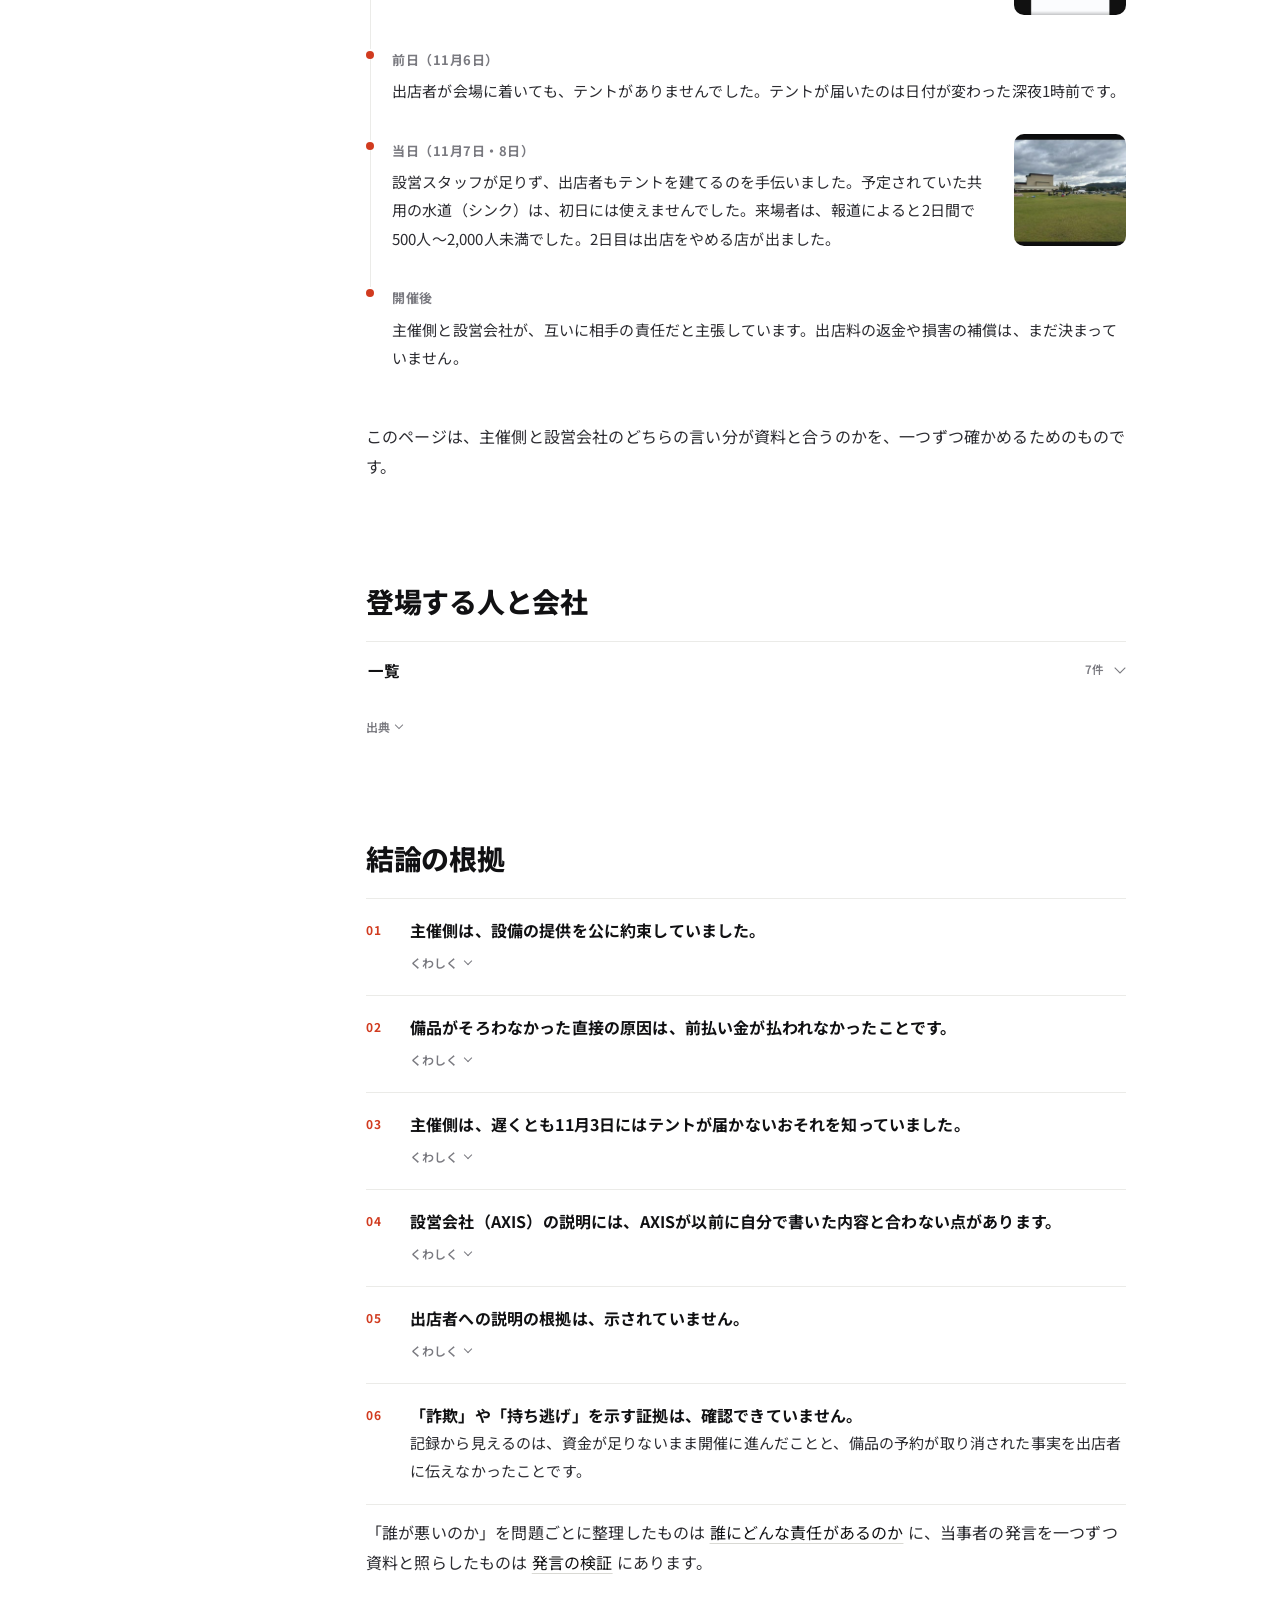
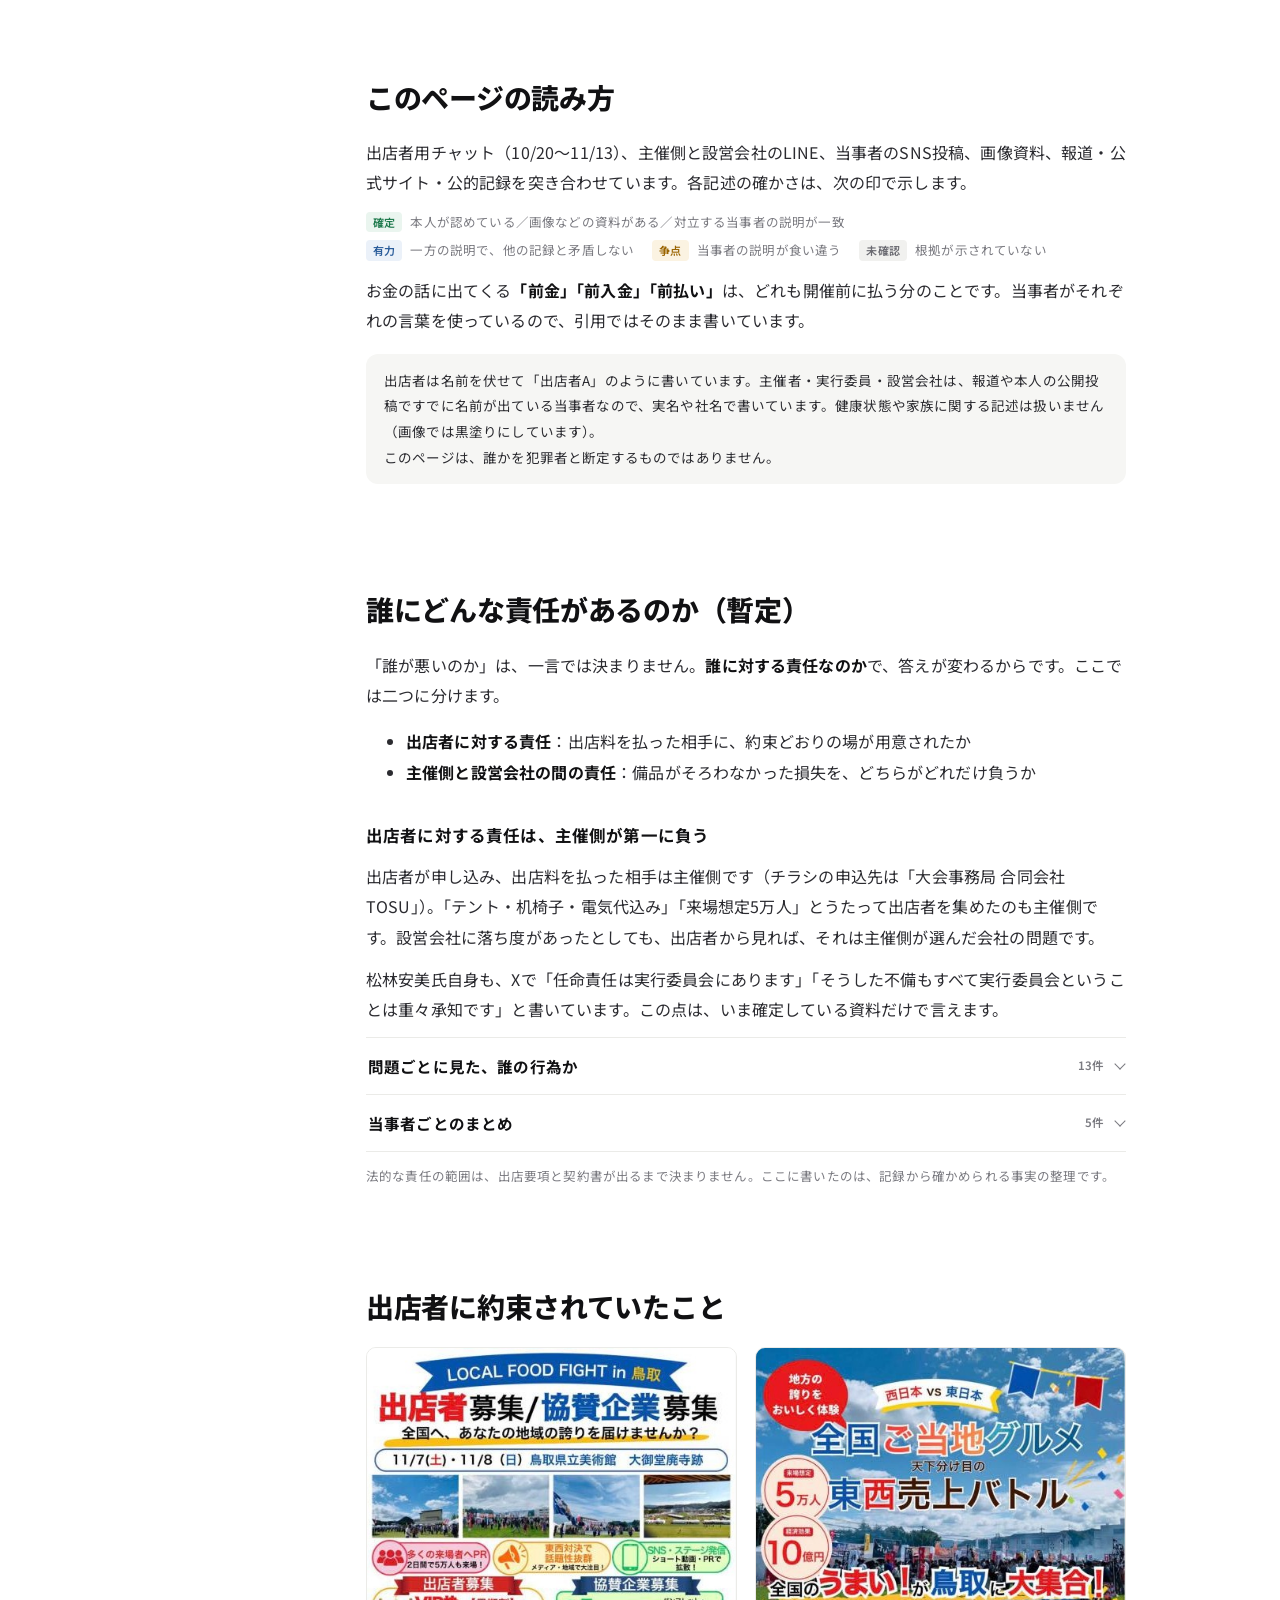
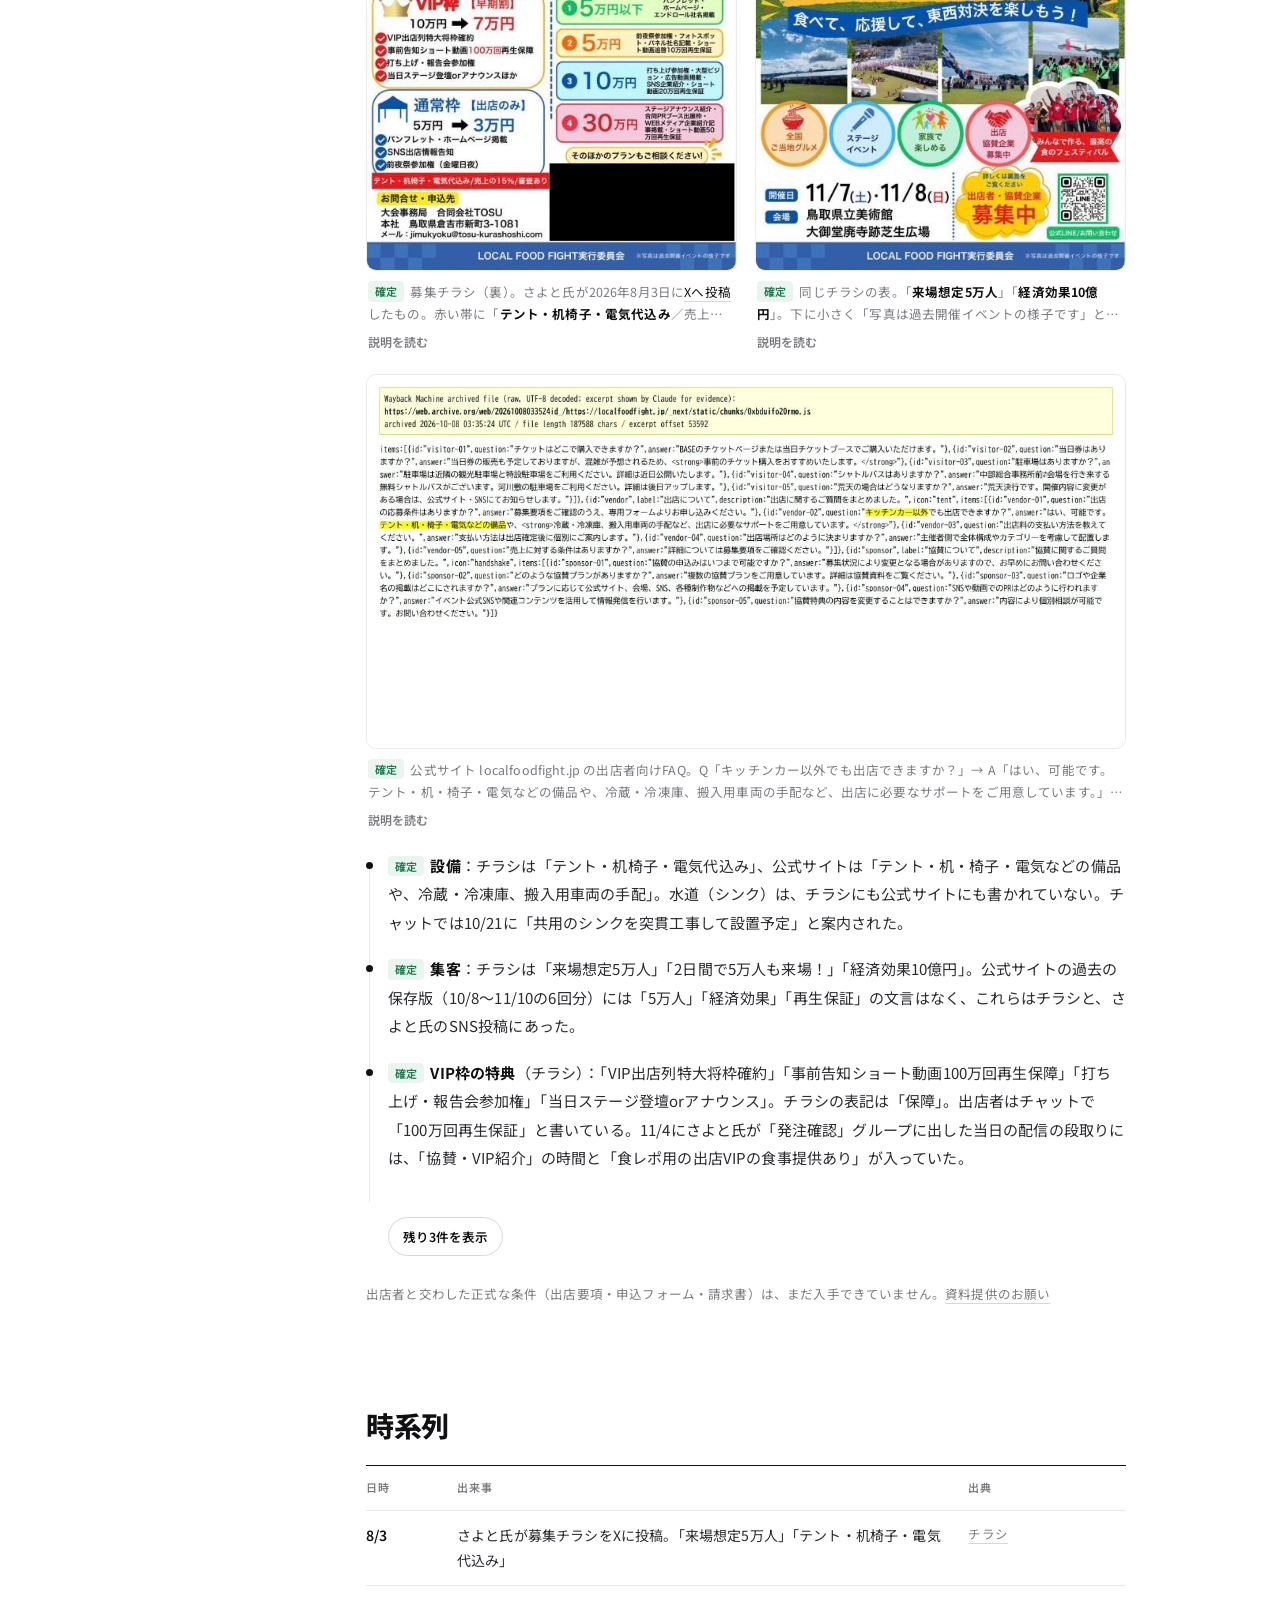
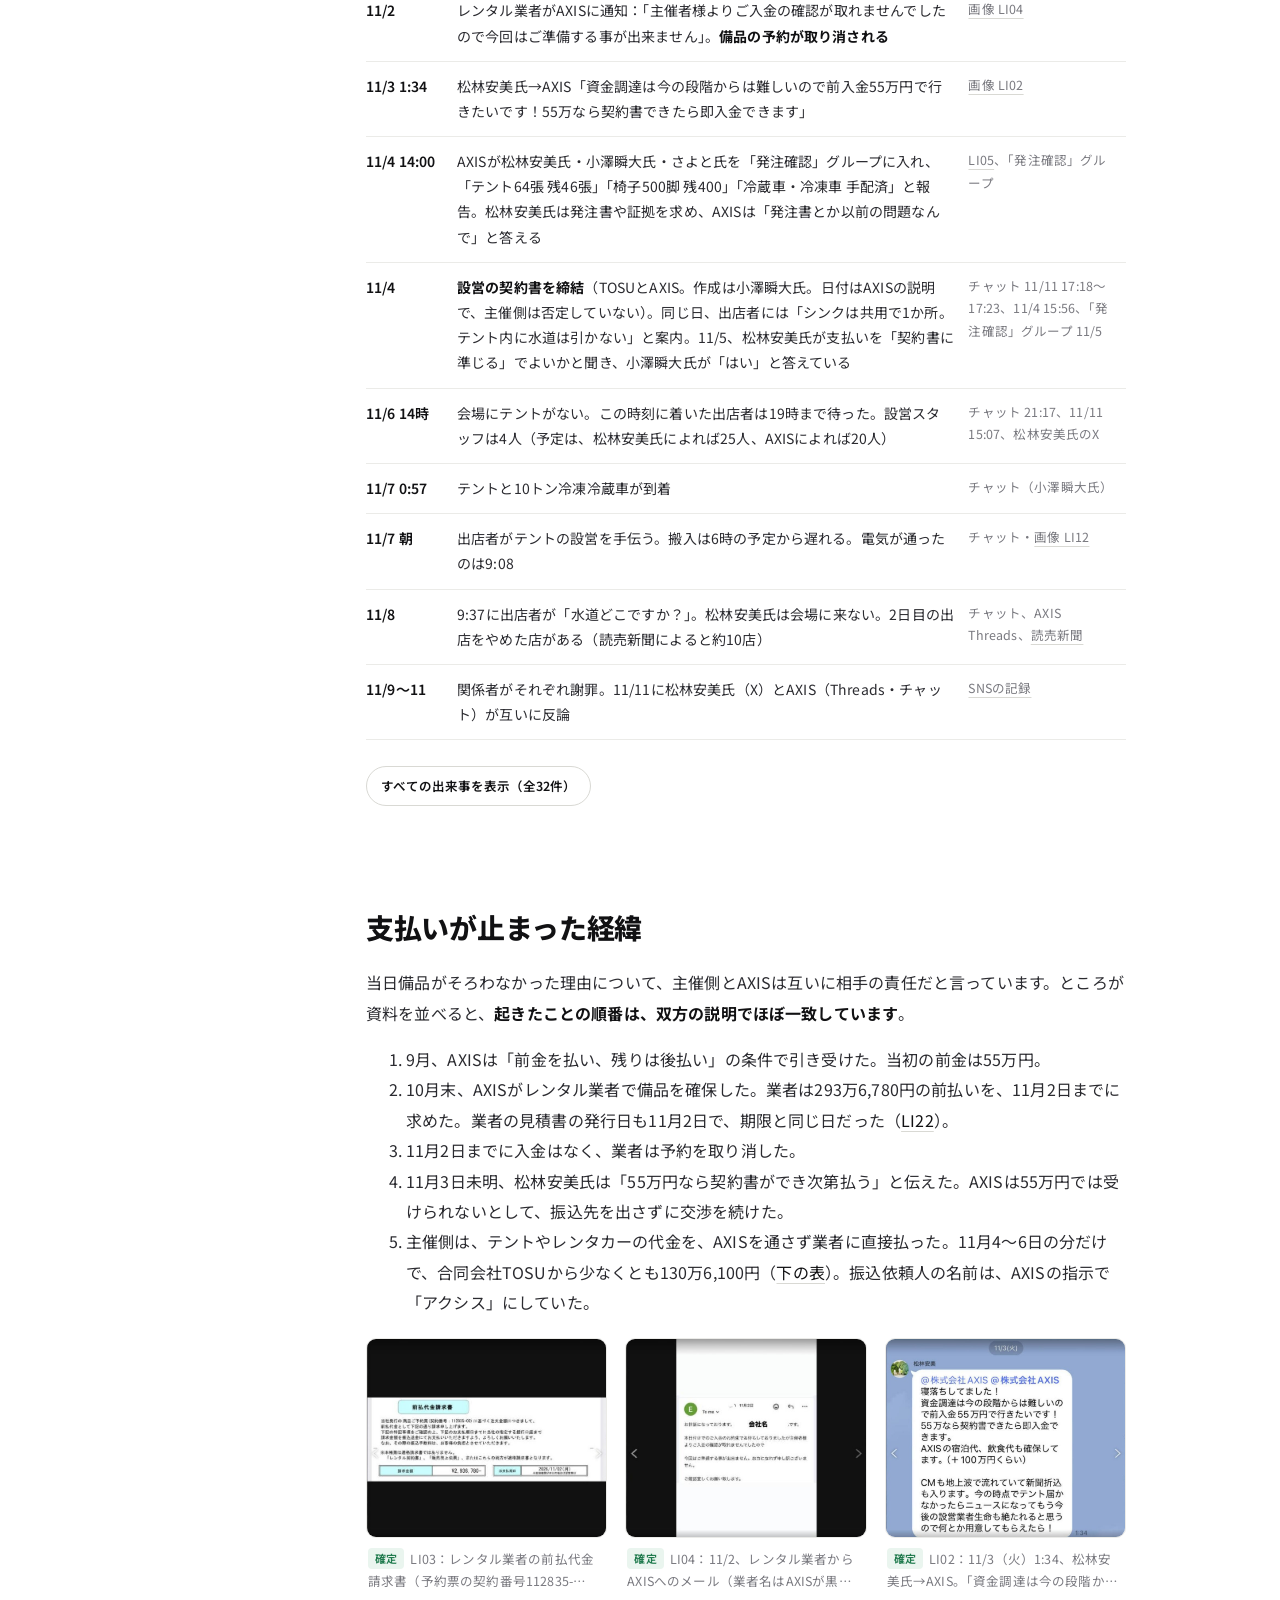
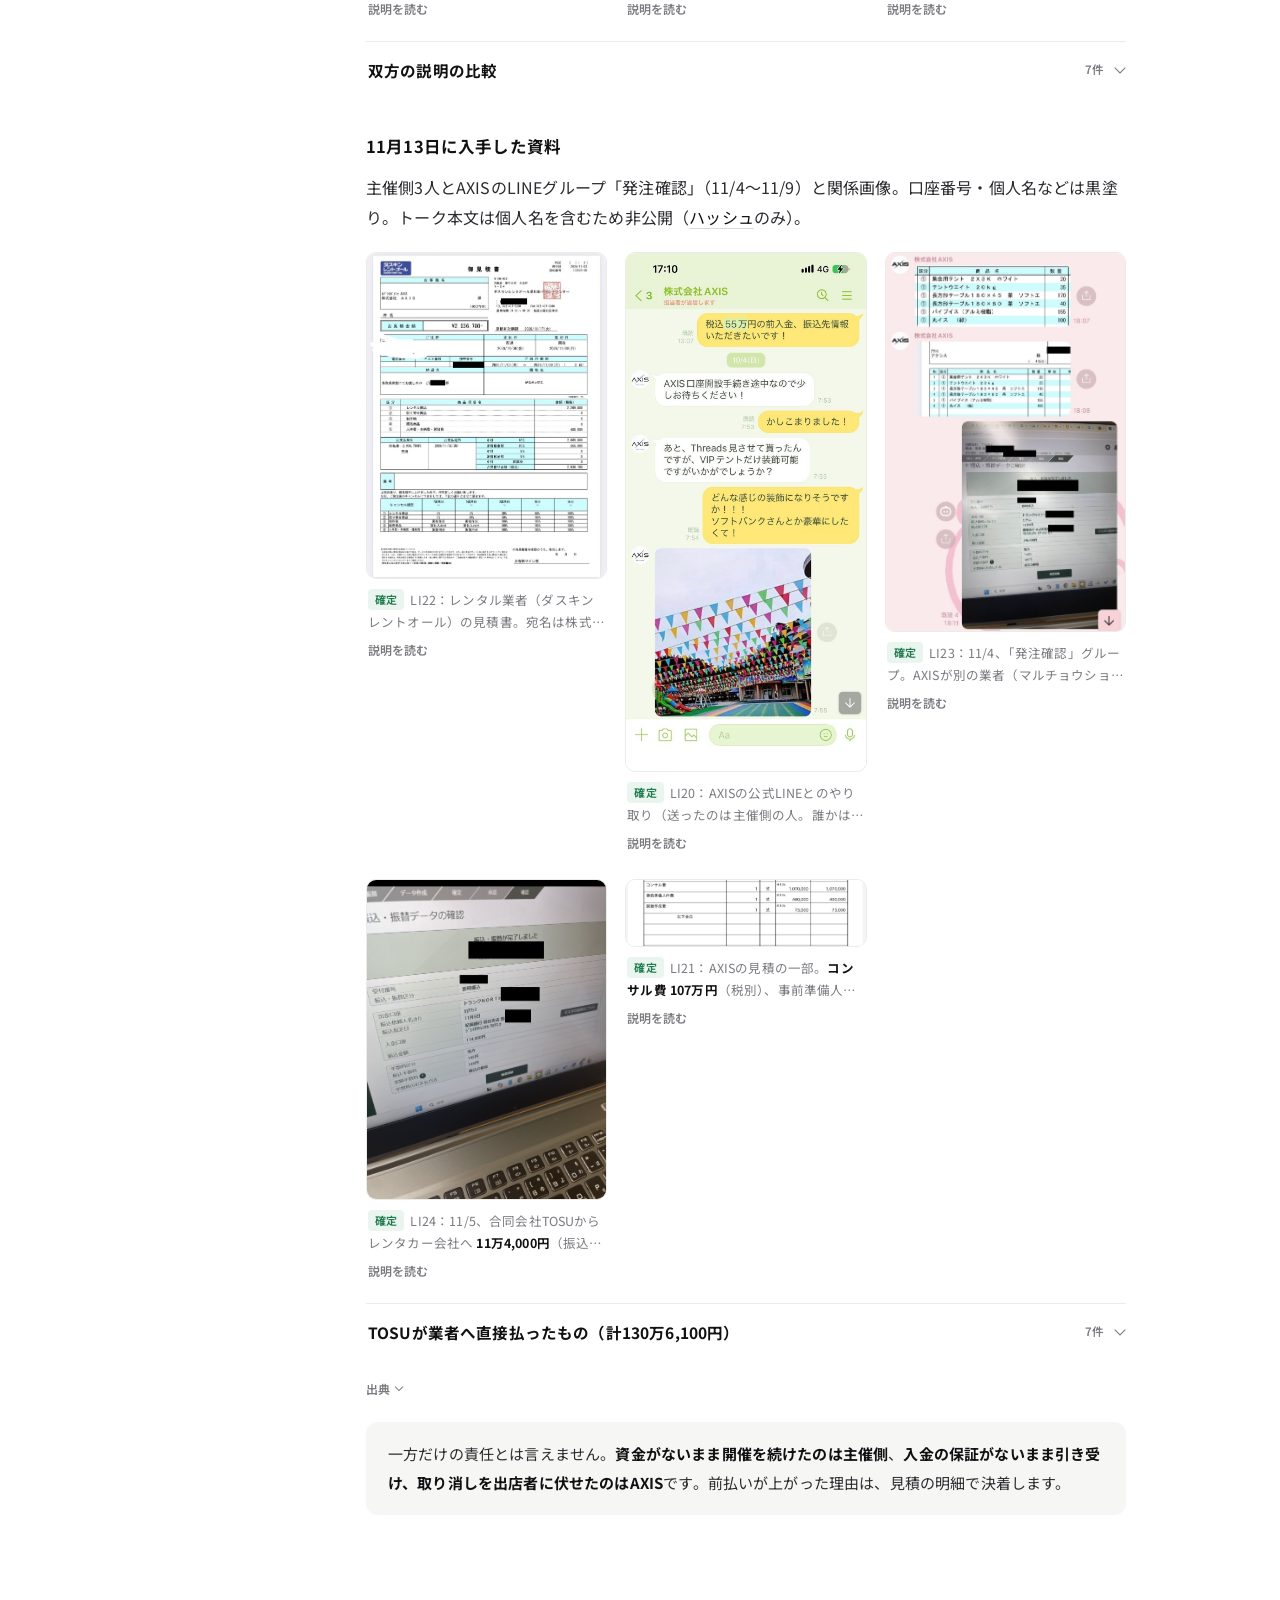
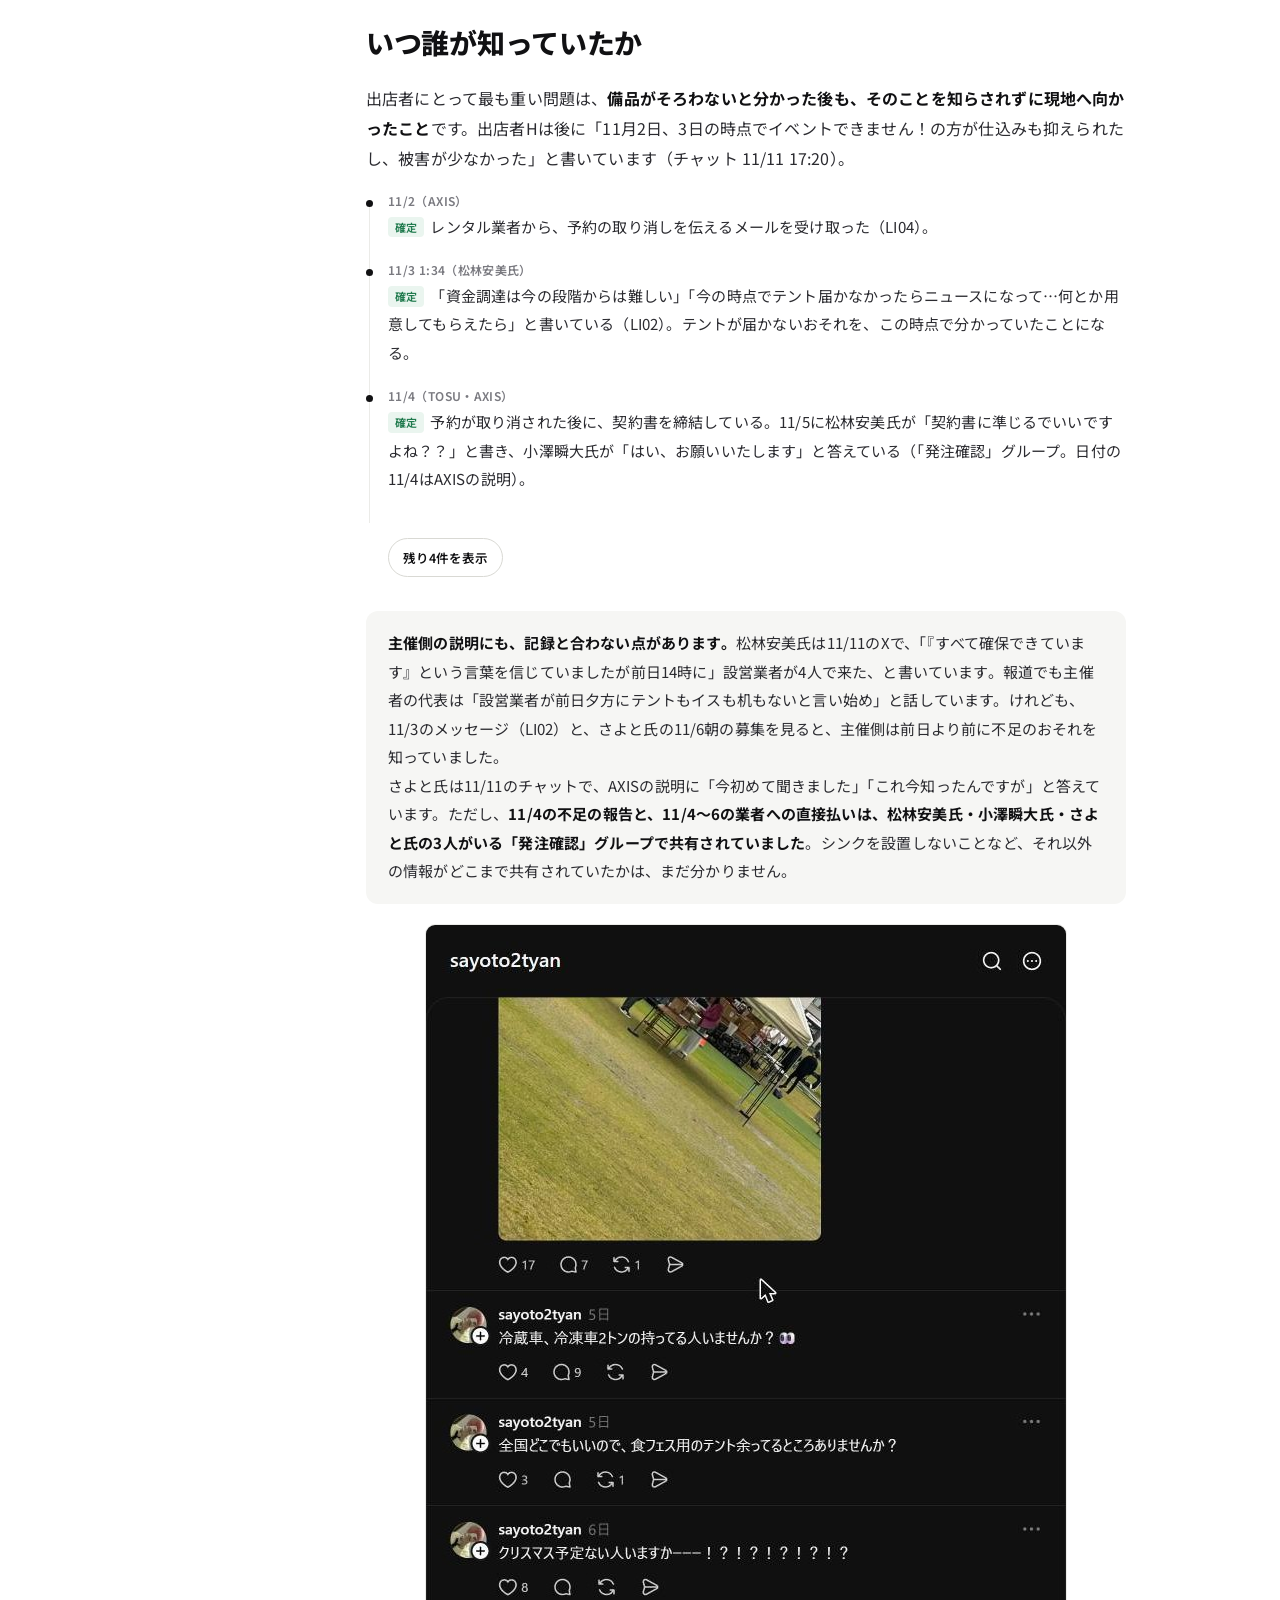
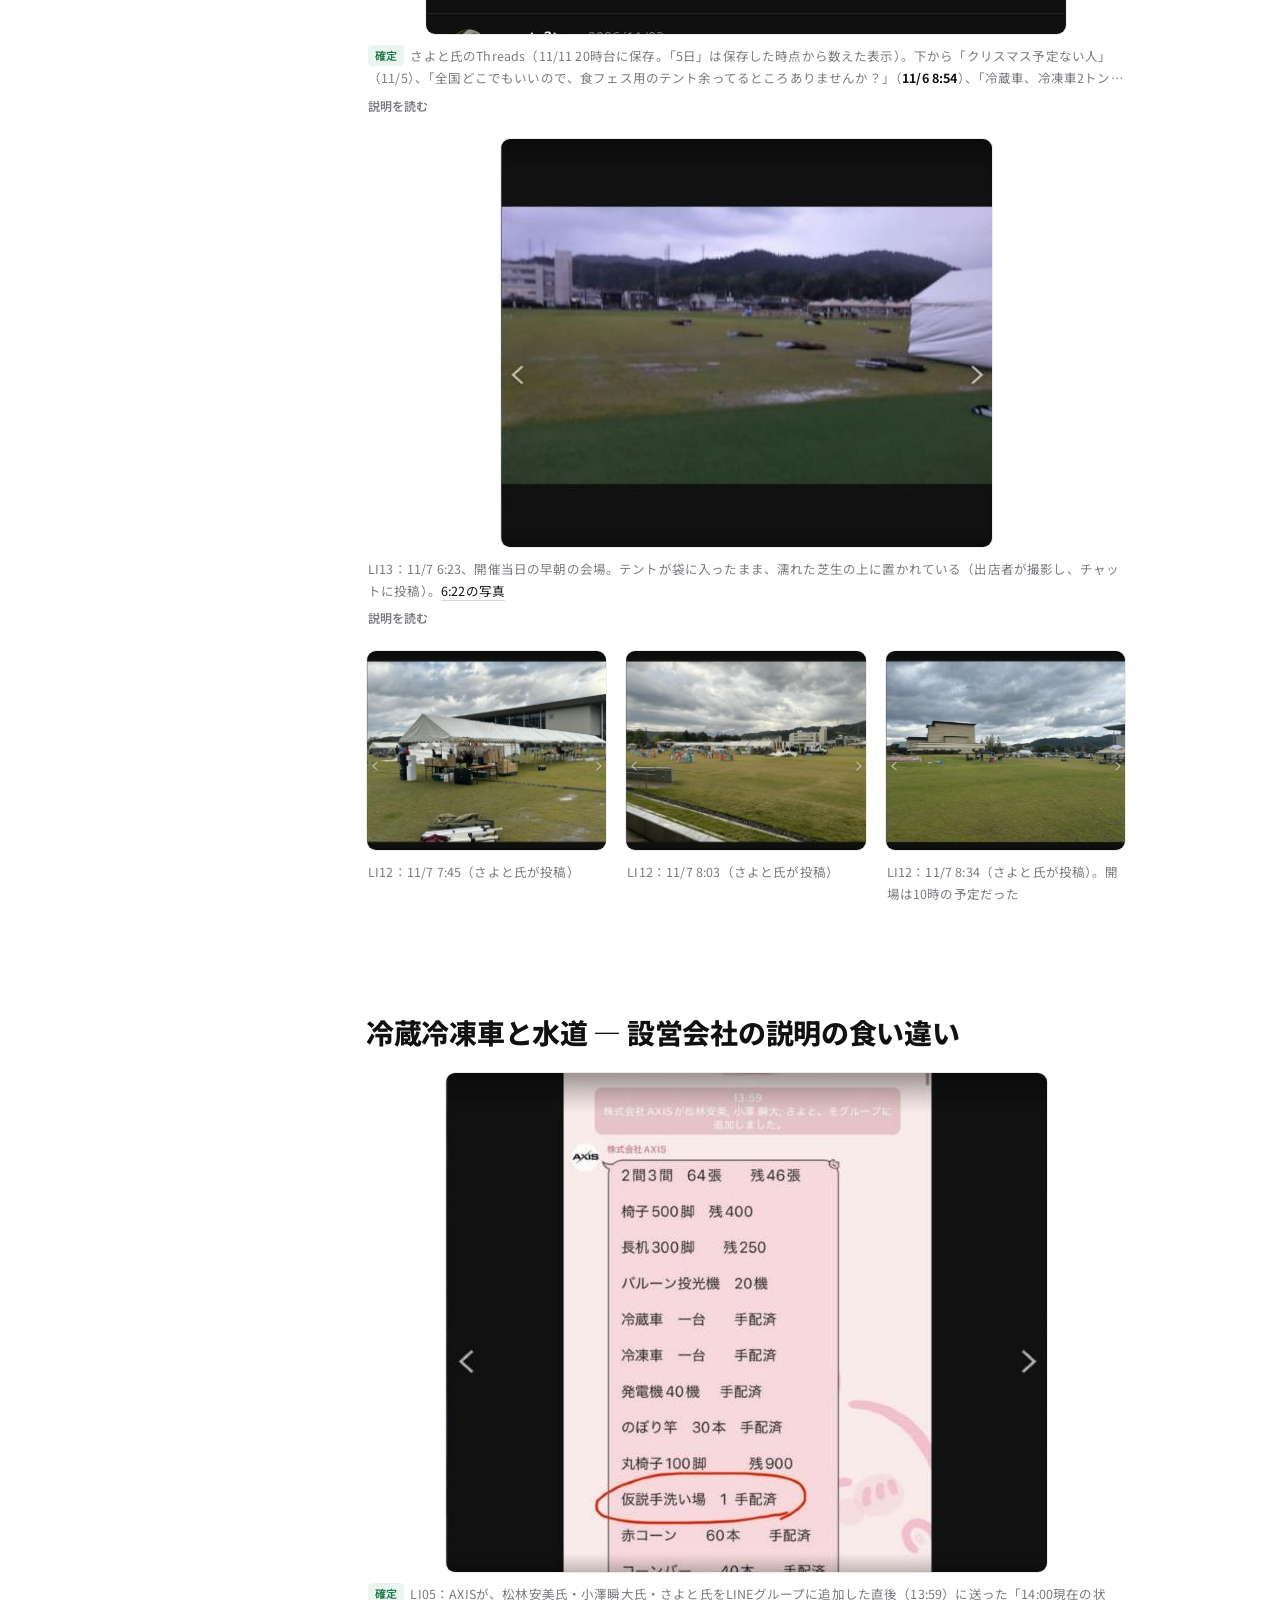
==== commit 8f4e668d: "デザインを全面的に見直し：ミニマルな白基調、目次を12項目に - サイドバーの目次を主要12項目に絞り、まんが・削除記録・証拠一覧は下に小さく。スクロールバーを出さない - 影をやめて細い線と余白で区" ====
--- a/index.html
+++ b/index.html
@@ -24,7 +24,7 @@
 <link rel="preconnect" href="https://fonts.googleapis.com">
 <link rel="preconnect" href="https://fonts.gstatic.com" crossorigin>
 <link href="https://fonts.googleapis.com/css2?family=Noto+Sans+JP:wght@400;500;700;900&display=swap" rel="stylesheet">
-<link rel="stylesheet" href="style.css?v=10">
+<link rel="stylesheet" href="style.css?v=11">
 </head>
 <body>
 <!-- Google Tag Manager (noscript) -->
@@ -71,30 +71,27 @@
 <nav class="toc" aria-label="目次">
   <details open>
   <summary>目次</summary>
+  <div>
   <ol>
     <li><a href="#focus">結局どうなのか</a></li>
     <li><a href="#gallery">証拠画像</a></li>
-    <li><a href="manga.html">まんがで読む（約6分）</a></li>
-    <li><a href="deleted.html">削除された投稿の記録</a></li>
-    <li><a href="#quick">誰が誰に頼み、払ったのか</a></li>
-    <li><a href="#overview">まず、何が起きたのか</a></li>
-    <li><a href="#people">登場する人と会社</a></li>
-    <li><a href="#summary">結論の根拠</a></li>
-    <li><a href="#about">このページの読み方</a></li>
-    <li><a href="#responsibility">誰にどんな責任があるのか</a></li>
-    <li><a href="#promises">約束されていたこと</a></li>
+    <li><a href="#overview">何が起きたのか</a></li>
     <li><a href="#timeline">時系列</a></li>
     <li><a href="#money">支払いが止まった経緯</a></li>
     <li><a href="#knew">いつ誰が知っていたか</a></li>
     <li><a href="#equip">冷蔵冷凍車と水道</a></li>
-    <li><a href="#crowd">集客・チケット・CM</a></li>
-    <li><a href="#after">開催後の対応</a></li>
+    <li><a href="#responsibility">誰にどんな責任があるか</a></li>
     <li><a href="#claims">発言の検証</a></li>
-    <li><a href="#credibility">説明の変遷（テーマ別）</a></li>
+    <li><a href="#credibility">説明の変遷</a></li>
     <li><a href="#questions">当事者への質問</a></li>
-    <li><a href="#evidence">証拠と改ざん検出</a></li>
     <li><a href="#contribute">資料提供のお願い</a></li>
   </ol>
+  <ul class="toc-sub">
+    <li><a href="manga.html">まんがで読む</a></li>
+    <li><a href="deleted.html">削除された投稿の記録</a></li>
+    <li><a href="evidence/index.html">証拠ファイル一覧</a></li>
+  </ul>
+  </div>
   </details>
 </nav>
 
--- a/style.css
+++ b/style.css
@@ -1,298 +1,309 @@
-/* LFF鳥取 検証ノート */
-:root{
-  --bg:#f6f5f1; --surface:#ffffff; --ink:#15151a; --muted:#6b6b73; --line:#e5e3db;
-  --accent:#c8401a; --accent-soft:#fcece6;
-  --ok:#17663f; --ok-bg:#e0f2e7;
-  --likely:#1d4f8a; --likely-bg:#e1ebf7;
-  --dispute:#8a5a00; --dispute-bg:#fbefd2;
-  --unver:#55555c; --unver-bg:#ecebe7;
-  --ng:#a8281f; --ng-bg:#fbe4e1;
-  --warn-bg:#fff6e8; --warn-line:#f0cf9a;
-  --r:16px; --shadow:0 1px 2px rgba(20,20,26,.04),0 6px 20px rgba(20,20,26,.05);
-}
-*{box-sizing:border-box}
-html{scroll-behavior:smooth;scroll-padding-top:24px}
-body{margin:0;background:var(--bg);color:var(--ink);font-family:"Noto Sans JP",system-ui,sans-serif;line-height:1.85;font-size:16px;-webkit-text-size-adjust:100%;-webkit-font-smoothing:antialiased}
-a{color:var(--accent);text-underline-offset:3px;text-decoration-thickness:1px}
-p{margin:12px 0}
-code{font-size:12px;word-break:break-all}
-
-/* ---------- 読んだ位置 ---------- */
-.progress{position:fixed;top:0;left:0;height:3px;width:0;background:var(--accent);z-index:60}
-
-/* ---------- ヒーロー ---------- */
-header.top{max-width:1120px;margin:0 auto;padding:48px 20px 8px}
-.hero{display:grid;grid-template-columns:minmax(0,1.15fr) minmax(0,.85fr);gap:40px;align-items:center}
-.status{display:inline-flex;align-items:center;gap:8px;font-size:12.5px;font-weight:700;letter-spacing:.04em;color:var(--ink);background:var(--surface);border:1px solid var(--line);border-radius:999px;padding:4px 14px}
-.status::before{content:"";width:8px;height:8px;border-radius:50%;background:var(--accent)}
-h1{font-size:clamp(28px,5.2vw,48px);font-weight:900;line-height:1.25;letter-spacing:-.01em;margin:18px 0 14px}
-h1 span{display:block;color:var(--accent)}
-.sub{color:var(--muted);margin:0;font-size:15px;max-width:34em}
-.hero-photo{position:relative;display:block;border-radius:22px;overflow:hidden;aspect-ratio:16/10;background:#111;box-shadow:var(--shadow);color:#fff;text-decoration:none}
-.hero-photo img{position:absolute;inset:0;width:100%;height:100%;object-fit:cover;transform:scale(1.13);transition:transform .5s}
-.hero-photo:hover img{transform:scale(1.17)}
-.hero-photo span{position:absolute;left:0;right:0;bottom:0;padding:44px 18px 14px;font-size:13px;line-height:1.6;background:linear-gradient(transparent,rgba(0,0,0,.78))}
-.hero-photo b{display:block;font-size:12px;letter-spacing:.08em;opacity:.85}
-
-/* ---------- 登場人物とあらすじ ---------- */
-.intro{display:grid;grid-template-columns:minmax(0,1.1fr) minmax(0,.9fr);gap:48px;margin-top:44px;padding-top:28px;border-top:1px solid var(--ink)}
-.intro h2{font-size:13px;font-weight:700;letter-spacing:.14em;color:var(--muted);margin:0 0 14px}
-.cast ul{list-style:none;margin:0;padding:0;display:grid;grid-template-columns:repeat(2,minmax(0,1fr));gap:18px 24px}
-.cast li{display:flex;gap:12px;align-items:flex-start}
-.cast li > img,.cast li > i{flex:none;width:48px;height:48px;border-radius:50%;object-fit:cover;background:#e9e7e0}
-.cast li > i{display:grid;place-items:center;font-style:normal;font-weight:700;font-size:17px;color:var(--muted)}
-.cast b{font-size:15.5px;margin-right:8px}
-.cast .side{font-size:11px;font-weight:700;color:var(--accent);white-space:nowrap}
-.cast .side.alt{color:var(--muted)}
-.cast li p{margin:1px 0 0;font-size:13px;line-height:1.6;color:var(--muted)}
-.credit{font-size:12px;color:var(--muted);margin:18px 0 0}
-.credit a{color:var(--muted)}
-.story p{margin:0 0 12px;font-size:16px;line-height:1.95}
-
-/* ---------- 全体の骨組み ---------- */
-.wrap{max-width:1120px;margin:0 auto;padding:0 20px;display:grid;grid-template-columns:220px minmax(0,1fr);gap:48px}
-main{min-width:0;padding-bottom:96px;counter-reset:sec}
-section{padding-top:64px}
-h2{font-size:clamp(23px,3.2vw,30px);font-weight:900;line-height:1.35;letter-spacing:-.005em;margin:0 0 18px}
-main section > h2::before{counter-increment:sec;content:counter(sec,decimal-leading-zero);display:block;font-size:13px;font-weight:700;letter-spacing:.14em;color:var(--accent);margin-bottom:4px}
-h3{font-size:18px;font-weight:700;line-height:1.5;margin:32px 0 10px}
-footer{border-top:1px solid var(--line);margin-top:64px;padding:24px 0;color:var(--muted);font-size:13.5px}
-
-/* ---------- 目次 ---------- */
-nav.toc{position:sticky;top:20px;align-self:start;font-size:13.5px;padding-top:64px;max-height:100vh;overflow:auto}
-nav.toc ol{list-style:none;margin:0;padding:0;counter-reset:toc}
-nav.toc li a{display:flex;gap:10px;padding:6px 10px;border-radius:8px;color:var(--muted);text-decoration:none;line-height:1.5}
-nav.toc li a::before{counter-increment:toc;content:counter(toc,decimal-leading-zero);font-size:11px;font-weight:700;letter-spacing:.06em;opacity:.55;padding-top:2px;font-variant-numeric:tabular-nums}
-nav.toc li a:hover{color:var(--ink);background:rgba(20,20,26,.05)}
-nav.toc a.active{color:var(--ink);font-weight:700;background:var(--surface);box-shadow:var(--shadow)}
-nav.toc a.active::before{color:var(--accent);opacity:1}
-nav.toc details > summary{list-style:none;cursor:pointer;font-weight:700;color:var(--ink);padding:6px 0}
-nav.toc details > summary::-webkit-details-marker{display:none}
-@media (min-width:821px){nav.toc details > summary{display:none}}
-
-/* ---------- 印（確かさ・判定） ---------- */
-.b{display:inline-block;font-size:11.5px;font-weight:700;letter-spacing:.02em;border-radius:999px;padding:2px 10px;margin-right:6px;white-space:nowrap;vertical-align:1px;line-height:1.6}
-.b.ok{color:var(--ok);background:var(--ok-bg)}
-.b.likely{color:var(--likely);background:var(--likely-bg)}
-.b.dispute{color:var(--dispute);background:var(--dispute-bg)}
-.b.unver{color:var(--unver);background:var(--unver-bg)}
-.b.ng{color:var(--ng);background:var(--ng-bg)}
-.legend{display:grid;gap:8px;margin:14px 0;font-size:13.5px;line-height:1.6}
-.legend > span{display:flex;gap:4px;align-items:baseline;background:var(--surface);border:1px solid var(--line);border-radius:12px;padding:8px 12px}
-.legend .b{flex:none}
-
-
-/* ---------- 関係図 ---------- */
-.flow{margin:10px 0 18px;display:flex;flex-direction:column;max-width:540px}
-.flow .node{border-radius:14px;padding:12px 16px;background:var(--surface);box-shadow:var(--shadow)}
-.flow .node b{display:block;font-size:16px}
-.flow .node span{display:block;font-size:13px;line-height:1.6;color:var(--muted)}
-.flow .arrow{position:relative;margin-left:26px;padding:10px 0 12px 20px;border-left:2px solid var(--ink);font-size:13px;line-height:1.6;color:var(--muted)}
-.flow .arrow::after{content:"";position:absolute;left:-6px;bottom:-1px;border:5px solid transparent;border-top:7px solid var(--ink);border-bottom:none}
-.flow .arrow.stop{border-left:2px dashed var(--ng);color:var(--ng)}
-.flow .arrow.stop::after{border-top-color:var(--ng)}
-
-/* ---------- 何が起きたのか（写真つきの流れ） ---------- */
-ol.steps{list-style:none;margin:18px 0;padding:0}
-ol.steps li{position:relative;display:flex;gap:16px;align-items:flex-start;padding:0 0 26px 30px}
-ol.steps li::before{content:"";position:absolute;left:5px;top:8px;bottom:-8px;width:2px;background:var(--line)}
-ol.steps li:last-child::before{display:none}
-ol.steps li::after{content:"";position:absolute;left:0;top:7px;width:12px;height:12px;border-radius:50%;background:var(--bg);border:3px solid var(--accent)}
-ol.steps li > div{flex:1;min-width:0}
-ol.steps p{margin:4px 0 0;font-size:15px}
-.step-when{font-weight:900;font-size:16px}
-.thumb{flex:none;width:128px;aspect-ratio:1;border-radius:14px;overflow:hidden;background:#111;box-shadow:var(--shadow)}
-.thumb img{display:block;width:100%;height:100%;object-fit:cover;transition:transform .4s}
-.thumb:hover img{transform:scale(1.05)}
-
-/* ---------- 現時点の結論 ---------- */
-ol.key{list-style:none;margin:0;padding:0;counter-reset:key;display:grid;gap:12px}
-ol.key > li{position:relative;counter-increment:key;background:var(--surface);border-radius:var(--r);box-shadow:var(--shadow);padding:18px 20px 16px 64px;font-size:15px}
-ol.key > li::before{content:counter(key);position:absolute;left:20px;top:14px;font-size:28px;font-weight:900;line-height:1.3;color:var(--accent)}
-ol.key > li > strong:first-child{display:block;font-size:16.5px;line-height:1.65}
-
-/* ---------- 折りたたみ ---------- */
-details > summary{list-style:none;cursor:pointer}
-details > summary::-webkit-details-marker{display:none}
-details.more > summary,details.srcbox > summary,.src-toggle,.cap-more{display:inline-flex;align-items:center;gap:6px;font:inherit;font-size:12.5px;font-weight:700;color:var(--muted);background:rgba(20,20,26,.05);border:none;border-radius:999px;padding:3px 12px;cursor:pointer;margin-top:8px}
-details.more > summary:hover,details.srcbox > summary:hover,.src-toggle:hover,.cap-more:hover{color:var(--ink);background:rgba(20,20,26,.09)}
-details.more > summary::after,details.srcbox > summary::after,.src-toggle::after{content:"";width:6px;height:6px;border-right:2px solid currentColor;border-bottom:2px solid currentColor;transform:translateY(-2px) rotate(45deg);transition:transform .2s}
-details.more[open] > summary::after,details.srcbox[open] > summary::after,.open > .src-toggle::after{transform:translateY(1px) rotate(-135deg)}
-details.more > div{margin-top:10px;color:#33333a}
-details.srcbox{margin:12px 0}
-details.srcbox > div{margin-top:8px;font-size:13px;color:var(--muted);line-height:1.8}
-details.srcbox > div a{color:var(--muted)}
-
-details.fold{background:var(--surface);border-radius:var(--r);box-shadow:var(--shadow);margin:12px 0}
-details.fold > summary{display:flex;align-items:center;gap:12px;padding:16px 20px}
-details.fold > summary h3{margin:0;font-size:16.5px;flex:1}
-details.fold > summary .n{font-size:12px;font-weight:700;color:var(--muted);background:rgba(20,20,26,.05);border-radius:999px;padding:1px 10px;white-space:nowrap}
-details.fold > summary::after{content:"";flex:none;width:8px;height:8px;border-right:2px solid var(--muted);border-bottom:2px solid var(--muted);transform:translateY(-2px) rotate(45deg);transition:transform .2s}
-details.fold[open] > summary::after{transform:translateY(2px) rotate(-135deg)}
-details.fold > .tbl{border:none;border-top:1px solid var(--line);border-radius:0 0 var(--r) var(--r);box-shadow:none;margin:0}
-details.fold > ol{margin:0;padding:4px 20px 16px 44px;border-top:1px solid var(--line)}
-details.fold > ol li{margin:12px 0;font-size:15px}
-.why{display:block;font-size:13px;color:var(--muted)}
-
-/* ---------- 表 ---------- */
-.tbl{overflow-x:auto;margin:14px 0;border-radius:var(--r);background:var(--surface);box-shadow:var(--shadow)}
-table{border-collapse:collapse;width:100%;font-size:14px;line-height:1.75}
-th,td{text-align:left;vertical-align:top;padding:12px 16px;border-bottom:1px solid var(--line)}
-th{font-size:12px;font-weight:700;letter-spacing:.06em;color:var(--muted);white-space:nowrap;background:transparent}
-tr:last-child td{border-bottom:none}
-td:first-child{min-width:6.5em}
-#claims td:first-child{min-width:15em}
-#claims td:last-child{min-width:8.5em}
-td.t{white-space:nowrap;font-weight:700;font-variant-numeric:tabular-nums}
-td.src,.src{font-size:13px;color:var(--muted)}
-.src a{color:var(--muted)}
-ul.src{padding-left:1.3em}
-table.brief tr:not(.main):not(.head){display:none}
-.tl-toggle{display:block;width:100%;margin:12px 0;padding:13px;border:1px solid var(--line);border-radius:999px;background:var(--surface);color:var(--ink);font:inherit;font-size:14px;font-weight:700;cursor:pointer;transition:background .15s}
-.tl-toggle:hover{background:var(--accent-soft);border-color:var(--accent);color:var(--accent)}
-.src-toggle{display:none}
-
-/* ---------- 記録の列 ---------- */
-ul.log{list-style:none;padding:0;margin:14px 0}
-ul.log li{position:relative;padding:0 0 18px 26px;font-size:15px}
-ul.log li::before{content:"";position:absolute;left:4px;top:12px;bottom:-12px;width:2px;background:var(--line)}
-ul.log li:last-child::before{display:none}
-ul.log li::after{content:"";position:absolute;left:0;top:10px;width:10px;height:10px;border-radius:50%;background:var(--ink)}
-ul.log .when{display:block;font-size:12.5px;font-weight:700;letter-spacing:.02em;color:var(--muted)}
-
-/* ---------- 囲み ---------- */
-.verdict{background:var(--surface);border-radius:var(--r);box-shadow:var(--shadow);border-left:4px solid var(--accent);padding:16px 20px;margin:16px 0;font-size:15px}
-.verdict ol{margin:6px 0;padding-left:1.4em}
-.verdict li{margin:8px 0}
-.warn{background:var(--warn-bg);border:1px solid var(--warn-line);border-radius:var(--r);padding:14px 18px;margin:16px 0;font-size:14px}
-
-/* ---------- 図 ---------- */
-figure{margin:16px 0;background:var(--surface);border-radius:var(--r);padding:10px;box-shadow:var(--shadow)}
-figure img{display:block;max-width:100%;height:auto;border-radius:10px;margin:0 auto}
-figcaption{font-size:13px;color:var(--muted);margin:10px 6px 4px;line-height:1.7}
-figcaption.clamp .cap-text{display:-webkit-box;-webkit-box-orient:vertical;-webkit-line-clamp:2;overflow:hidden}
-.cap-text{display:block}
-.cap-more{margin-top:6px}
-.figs{display:grid;grid-template-columns:repeat(auto-fit,minmax(240px,1fr));gap:14px;margin:16px 0}
-.figs figure{margin:0}
-img.zoomable{cursor:zoom-in;transition:opacity .15s}
-img.zoomable:hover{opacity:.9}
-img.zoomable:focus-visible{outline:3px solid var(--accent);outline-offset:2px}
-figure.flash{animation:flash 1.4s ease-out}
-@keyframes flash{0%{box-shadow:0 0 0 4px var(--accent)}100%{box-shadow:0 0 0 4px transparent}}
-
-/* ---------- 見出しリンク ---------- */
-.h-anchor{margin-left:8px;font-size:.7em;color:var(--line);text-decoration:none;opacity:0;transition:opacity .15s}
-h2:hover .h-anchor,.h-anchor:focus{opacity:1;color:var(--muted)}
-
-/* ---------- ライトボックス ---------- */
-html.lb-open{overflow:hidden}
-.lb{position:fixed;inset:0;z-index:100;background:#111110;display:grid;grid-template-rows:auto 1fr auto;color:#f2f1ec}
-.lb[hidden]{display:none}
-.lb-bar{display:flex;align-items:center;gap:12px;padding:10px 14px}
-.lb-count{font-size:14px;color:#c9c7bf;margin-right:auto;font-variant-numeric:tabular-nums}
-.lb-btn{background:transparent;border:1px solid #6b6a64;color:#f2f1ec;border-radius:999px;padding:4px 14px;font:inherit;font-size:14px;cursor:pointer;text-decoration:none}
-.lb-btn:hover,.lb-btn:focus-visible{background:#2d2d2a}
-.lb-close{font-size:22px;line-height:1;padding:2px 12px}
-.lb-stage{overflow:auto;display:flex;align-items:center;justify-content:center;padding:8px 56px;min-height:0}
-.lb-img{max-width:100%;max-height:100%;object-fit:contain;cursor:zoom-in;border-radius:4px;background:#fff}
-.lb.zoomed .lb-stage{align-items:flex-start;justify-content:flex-start}
-.lb.zoomed .lb-img{max-width:none;max-height:none;cursor:zoom-out;margin:auto}
-.lb-nav{position:absolute;top:50%;transform:translateY(-50%);width:44px;height:64px;border:none;border-radius:8px;background:rgba(255,255,255,.12);color:#fff;font-size:34px;line-height:1;cursor:pointer}
-.lb-nav:hover,.lb-nav:focus-visible{background:rgba(255,255,255,.25)}
-.lb-prev{left:6px}.lb-next{right:6px}
-.lb-cap{max-height:28vh;overflow:auto;padding:10px 16px 16px;font-size:14px;line-height:1.7;color:#e6e4dc;max-width:900px;margin:0 auto;width:100%}
-.lb-cap a{color:#f0b98f}
-.lb-cap .b{background:#2d2d2a}
-
-/* ---------- 上へ戻る ---------- */
-.to-top{position:fixed;right:16px;bottom:16px;z-index:30;width:46px;height:46px;border-radius:50%;border:none;background:var(--ink);color:#fff;font-size:18px;cursor:pointer;box-shadow:0 6px 18px rgba(20,20,26,.25);opacity:0;pointer-events:none;transition:opacity .2s}
-.to-top.show{opacity:1;pointer-events:auto}
-
-/* ---------- スマホ ---------- */
-@media (max-width:820px){
-  html{scroll-padding-top:60px}
-  header.top{padding:28px 16px 4px}
-  .hero{grid-template-columns:1fr;gap:22px}
-  .intro{grid-template-columns:1fr;gap:30px;margin-top:26px;padding-top:22px}
-  .cast ul{grid-template-columns:1fr;gap:14px}
-  .wrap{grid-template-columns:1fr;gap:0;padding:0 16px}
-  section{padding-top:48px}
-  nav.toc{position:sticky;top:0;z-index:20;max-height:none;overflow:visible;margin:20px -16px 0;padding:0 16px;background:rgba(246,245,241,.86);-webkit-backdrop-filter:blur(12px);backdrop-filter:blur(12px);border-bottom:1px solid var(--line)}
-  nav.toc details > summary{display:flex;align-items:center;gap:8px;padding:12px 0;font-size:14px}
-  nav.toc details > summary::after{content:"";width:7px;height:7px;border-right:2px solid var(--muted);border-bottom:2px solid var(--muted);transform:translateY(-2px) rotate(45deg);transition:transform .2s}
-  nav.toc details[open] > summary::after{transform:translateY(2px) rotate(-135deg)}
-  nav.toc ol{max-height:62vh;overflow:auto;padding-bottom:10px}
-  nav.toc li a{padding:9px 10px}
-  .thumb{width:84px}
-  ol.steps li{gap:12px;padding-left:26px}
-  ol.key > li{padding:16px 16px 14px 52px}
-  ol.key > li::before{left:16px;font-size:24px;top:15px}
-  .h-anchor{display:none}
-  .lb-stage{padding:4px}.lb-nav{width:36px;height:52px;font-size:28px;background:rgba(0,0,0,.35)}.lb-cap{font-size:13px}
-
-  /* 表を1件ずつのカードにする（app.js が .cards を付ける。付かなければ横スクロールのまま） */
-  table:not(.cards){min-width:560px}
-  .tbl.cards-wrap{background:none;box-shadow:none;overflow:visible;border-radius:0}
-  table.cards{display:block;font-size:15px}
-  table.cards tbody{display:block}
-  table.cards tr{display:flex;flex-direction:column;background:var(--surface);border-radius:var(--r);box-shadow:var(--shadow);padding:14px 16px;margin:0 0 10px}
-  table.cards tr.head{display:none}
-  table.cards td{display:block;padding:0;border:none;min-width:0 !important;white-space:normal}
-  table.cards td + td{margin-top:10px}
-  table.cards td::before{content:attr(data-label);display:block;font-size:11.5px;font-weight:700;letter-spacing:.06em;color:var(--muted)}
-  table.cards td.c-title{font-weight:700;font-size:15.5px;color:var(--ink)}
-  table.cards td.c-title::before,table.cards td.c-verdict::before,table.cards td.c-src::before{display:none}
-  table.cards td.c-verdict{order:-1;margin:0 0 8px}
-  table.cards td.c-src{font-size:13px;color:var(--muted)}
-  table.cards td.c-src a{color:var(--muted)}
-  table.cards .src-toggle{display:inline-flex;margin-top:0}
-  table.cards .src-body{display:none;margin-top:8px}
-  table.cards .open > .src-body{display:block}
-  details.fold > .tbl.cards-wrap{padding:10px;background:var(--bg);border-radius:0 0 var(--r) var(--r)}
-  details.fold > .tbl.cards-wrap tr:last-child{margin-bottom:0}
-  details.fold > summary{padding:15px 16px}
-  details.fold > ol{padding:4px 16px 14px 38px}
-}
-
-@media (prefers-reduced-motion:reduce){html{scroll-behavior:auto}figure.flash{animation:none}*{transition:none !important}}
-
-/* ---------- まんがへの入口 ---------- */
-.manga-link{display:flex;gap:14px;align-items:center;margin-top:18px;padding:10px;background:var(--surface);border:2px solid var(--ink);border-radius:14px;color:var(--ink);text-decoration:none;box-shadow:3px 3px 0 var(--ink);transition:transform .15s}
-.manga-link:hover{transform:translate(-1px,-1px)}
-.manga-link img{width:84px;height:84px;object-fit:cover;border-radius:8px;flex:none}
-.manga-link span{font-size:13.5px;line-height:1.65;color:var(--muted)}
-.manga-link b{display:block;font-size:17px;color:var(--accent)}
-
-/* ---------- 結局どうなのか ---------- */
-#focus .bottom{background:var(--ink);color:#fff;border-radius:var(--r);padding:20px 22px;margin:8px 0 22px;font-size:16px;line-height:1.85}
-#focus .bottom p{margin:0}
-#focus .bottom p + p{margin-top:10px;color:#d7d6d0;font-size:14.5px}
-#focus .bottom b{color:#fff}
-h3.fh{font-size:17px;margin:26px 0 10px}
-.holds{display:grid;grid-template-columns:repeat(auto-fit,minmax(260px,1fr));gap:12px}
-.holds > div{background:var(--surface);border-radius:var(--r);box-shadow:var(--shadow);padding:14px 16px;border-top:4px solid var(--ok)}
-.holds b{display:block;font-size:15.5px;line-height:1.6}
-.holds .ev{display:block;font-size:12.5px;color:var(--muted);margin-top:6px;line-height:1.65}
-.holds .flip{display:block;font-size:13px;margin-top:8px;padding-top:8px;border-top:1px dashed var(--line);line-height:1.65}
-
-/* ---------- 証拠画像の一覧 ---------- */
-.evgrid{display:grid;grid-template-columns:repeat(auto-fill,minmax(150px,1fr));gap:10px;margin:14px 0}
-.evgrid figure{margin:0;padding:6px;display:flex;flex-direction:column}
-.evgrid img{width:100%;aspect-ratio:1;object-fit:cover;object-position:top;border-radius:8px;background:#eee}
-.evgrid figcaption{font-size:12px;line-height:1.5;margin:6px 2px 0;color:var(--ink)}
-@media (max-width:820px){.evgrid{grid-template-columns:repeat(3,minmax(0,1fr));gap:8px}.evgrid figure{padding:4px}.evgrid figcaption{font-size:11px}}
-
-/* ---------- 長いリストの折りたたみ ---------- */
-ul.log.short > li.hide{display:none}
-.log-more{display:inline-flex;align-items:center;gap:6px;font:inherit;font-size:13px;font-weight:700;color:var(--accent);background:var(--accent-soft);border:none;border-radius:999px;padding:5px 14px;cursor:pointer;margin:0 0 12px 26px}
-.evgrid{grid-template-columns:repeat(4,minmax(0,1fr))}
-@media (max-width:820px){.evgrid{grid-template-columns:repeat(3,minmax(0,1fr))}}
-@media (max-width:420px){.evgrid{grid-template-columns:repeat(2,minmax(0,1fr))}}
-.holds{grid-template-columns:repeat(2,minmax(0,1fr))}
-@media (max-width:640px){.holds{grid-template-columns:1fr}}
-
-/* 説明の変遷：人ごとのまとめ */
-ul.who-sum{list-style:none;padding:0;margin:10px 0 18px;display:grid;gap:10px}
-ul.who-sum li{background:var(--surface);border-radius:12px;box-shadow:var(--shadow);padding:12px 16px;font-size:14.5px;line-height:1.75}
-ul.who-sum b{display:block;font-size:15.5px;margin-bottom:2px}
+/* LFF鳥取 検証ノート — minimal */
+:root{
+  --bg:#ffffff; --surface:#ffffff; --soft:#f6f6f4; --ink:#111113; --text:#2b2b30; --muted:#7a7a80; --line:#ebebe8; --line-strong:#d9d9d4;
+  --accent:#d13b1f; --accent-soft:#fdf0ec;
+  --ok:#1f7a4d; --ok-bg:#eaf5ef;
+  --likely:#2a5c9a; --likely-bg:#ebf1f9;
+  --dispute:#9a6400; --dispute-bg:#fbf3e2;
+  --unver:#6b6b72; --unver-bg:#f1f1ef;
+  --ng:#c2321f; --ng-bg:#fdeeeb;
+  --warn-bg:#f6f6f4; --warn-line:#ebebe8;
+  --r:12px; --shadow:none;
+  --font:"Noto Sans JP",-apple-system,BlinkMacSystemFont,"Hiragino Sans",system-ui,sans-serif;
+}
+*{box-sizing:border-box}
+html{scroll-behavior:smooth;scroll-padding-top:28px}
+body{margin:0;background:var(--bg);color:var(--text);font-family:var(--font);font-size:16px;line-height:1.9;letter-spacing:.01em;-webkit-text-size-adjust:100%;-webkit-font-smoothing:antialiased;text-rendering:optimizeLegibility}
+a{color:var(--ink);text-decoration:underline;text-decoration-color:var(--line-strong);text-underline-offset:4px;text-decoration-thickness:1px;transition:text-decoration-color .15s,color .15s}
+a:hover{color:var(--accent);text-decoration-color:currentColor}
+strong,b{color:var(--ink);font-weight:700}
+p{margin:12px 0}
+code{font-size:12px;word-break:break-all;color:var(--muted)}
+::selection{background:#111113;color:#fff}
+
+/* 細いスクロールバー（目立たせない） */
+*{scrollbar-width:thin;scrollbar-color:var(--line-strong) transparent}
+*::-webkit-scrollbar{width:6px;height:6px}
+*::-webkit-scrollbar-thumb{background:var(--line-strong);border-radius:6px}
+*::-webkit-scrollbar-track{background:transparent}
+
+/* ---------- 読んだ位置 ---------- */
+.progress{position:fixed;top:0;left:0;height:2px;width:0;background:var(--ink);z-index:60}
+
+/* ---------- ヒーロー ---------- */
+header.top{max-width:1140px;margin:0 auto;padding:72px 24px 16px}
+.hero{display:grid;grid-template-columns:minmax(0,1.2fr) minmax(0,.8fr);gap:56px;align-items:end}
+.status{display:inline-flex;align-items:center;gap:8px;font-size:12px;font-weight:500;letter-spacing:.06em;color:var(--muted)}
+.status::before{content:"";width:6px;height:6px;border-radius:50%;background:var(--accent);box-shadow:0 0 0 4px var(--accent-soft)}
+h1{font-size:clamp(32px,5.4vw,56px);font-weight:800;line-height:1.18;letter-spacing:-.02em;margin:18px 0 18px;color:var(--ink)}
+h1 span{display:block;color:var(--muted);font-weight:500;font-size:.5em;letter-spacing:0;margin-top:10px}
+.sub{color:var(--muted);margin:0;font-size:15.5px;max-width:34em;line-height:1.9}
+.hero-photo{position:relative;display:block;border-radius:var(--r);overflow:hidden;aspect-ratio:4/3;background:#111;color:#fff;text-decoration:none}
+.hero-photo img{position:absolute;inset:0;width:100%;height:100%;object-fit:cover;transform:scale(1.12);transition:transform .6s cubic-bezier(.2,.7,.2,1)}
+.hero-photo:hover img{transform:scale(1.16)}
+.hero-photo span{position:absolute;left:0;right:0;bottom:0;padding:48px 18px 14px;font-size:12.5px;line-height:1.6;background:linear-gradient(transparent,rgba(0,0,0,.72))}
+.hero-photo b{display:block;font-size:11px;letter-spacing:.1em;opacity:.8;color:#fff;font-weight:500}
+
+/* ---------- 登場人物とあらすじ ---------- */
+.intro{display:grid;grid-template-columns:minmax(0,1.1fr) minmax(0,.9fr);gap:56px;margin-top:56px;padding-top:32px;border-top:1px solid var(--line)}
+.intro h2{font-size:11.5px;font-weight:600;letter-spacing:.16em;color:var(--muted);margin:0 0 16px;text-transform:uppercase}
+.cast ul{list-style:none;margin:0;padding:0;display:grid;grid-template-columns:repeat(2,minmax(0,1fr));gap:18px 28px}
+.cast li{display:flex;gap:12px;align-items:flex-start}
+.cast li > img,.cast li > i{flex:none;width:40px;height:40px;border-radius:50%;object-fit:cover;background:var(--soft)}
+.cast li > i{display:grid;place-items:center;font-style:normal;font-weight:600;font-size:14px;color:var(--muted)}
+.cast b{font-size:15px;margin-right:8px}
+.cast .side{font-size:10.5px;font-weight:600;letter-spacing:.04em;color:var(--accent);white-space:nowrap}
+.cast .side.alt{color:var(--muted)}
+.cast li p{margin:1px 0 0;font-size:12.5px;line-height:1.65;color:var(--muted)}
+.credit{font-size:11.5px;color:var(--muted);margin:18px 0 0}
+.credit a{color:var(--muted)}
+.story p{margin:0 0 14px;font-size:15.5px;line-height:2}
+
+/* ---------- 全体の骨組み ---------- */
+.wrap{max-width:1140px;margin:0 auto;padding:0 24px;display:grid;grid-template-columns:200px minmax(0,1fr);gap:72px}
+main{min-width:0;max-width:760px;padding-bottom:120px}
+section{padding-top:88px}
+h2{font-size:clamp(22px,2.6vw,28px);font-weight:800;line-height:1.4;letter-spacing:-.01em;margin:0 0 20px;color:var(--ink)}
+h3{font-size:16.5px;font-weight:700;line-height:1.55;margin:36px 0 10px;color:var(--ink)}
+footer{border-top:1px solid var(--line);margin-top:80px;padding:28px 0;color:var(--muted);font-size:13px}
+
+/* ---------- 目次 ---------- */
+nav.toc{position:sticky;top:0;align-self:start;font-size:13px;padding-top:88px;max-height:100vh;overflow-y:auto;scrollbar-width:none}
+nav.toc::-webkit-scrollbar{display:none}
+nav.toc ol,nav.toc ul{list-style:none;margin:0;padding:0}
+nav.toc li a{display:block;padding:5px 0 5px 14px;color:var(--muted);text-decoration:none;line-height:1.55;border-left:1px solid var(--line);transition:color .15s,border-color .15s}
+nav.toc li a:hover{color:var(--ink)}
+nav.toc a.active{color:var(--ink);font-weight:600;border-left:2px solid var(--ink);padding-left:13px}
+nav.toc .toc-sub{margin-top:22px;padding-top:16px;border-top:1px solid var(--line)}
+nav.toc .toc-sub a{border-left:none;padding-left:0;font-size:12.5px}
+nav.toc .toc-sub a::after{content:" →";opacity:.5}
+nav.toc details > summary{list-style:none;cursor:pointer;font-weight:600;color:var(--ink);padding:6px 0}
+nav.toc details > summary::-webkit-details-marker{display:none}
+@media (min-width:821px){nav.toc details > summary{display:none}}
+
+/* ---------- 印（確かさ・判定） ---------- */
+.b{display:inline-block;font-size:11px;font-weight:600;letter-spacing:.02em;border-radius:4px;padding:1px 7px;margin-right:6px;white-space:nowrap;vertical-align:1px;line-height:1.7}
+.b.ok{color:var(--ok);background:var(--ok-bg)}
+.b.likely{color:var(--likely);background:var(--likely-bg)}
+.b.dispute{color:var(--dispute);background:var(--dispute-bg)}
+.b.unver{color:var(--unver);background:var(--unver-bg)}
+.b.ng{color:var(--ng);background:var(--ng-bg)}
+.legend{display:flex;flex-wrap:wrap;gap:8px 18px;margin:14px 0;font-size:12.5px;line-height:1.6;color:var(--muted)}
+.legend > span{display:flex;gap:2px;align-items:baseline}
+.legend .b{flex:none}
+
+/* ---------- 関係図 ---------- */
+.flow{margin:12px 0 20px;display:flex;flex-direction:column;max-width:520px}
+.flow .node{border:1px solid var(--line);border-radius:var(--r);padding:12px 16px}
+.flow .node b{display:block;font-size:15px}
+.flow .node span{display:block;font-size:12.5px;line-height:1.65;color:var(--muted)}
+.flow .arrow{position:relative;margin-left:24px;padding:10px 0 12px 18px;border-left:1px solid var(--ink);font-size:12.5px;line-height:1.65;color:var(--muted)}
+.flow .arrow::after{content:"";position:absolute;left:-5px;bottom:-1px;border:4.5px solid transparent;border-top:6px solid var(--ink);border-bottom:none}
+.flow .arrow.stop{border-left:1px dashed var(--ng);color:var(--ng)}
+.flow .arrow.stop::after{border-top-color:var(--ng)}
+
+/* ---------- 何が起きたのか ---------- */
+ol.steps{list-style:none;margin:20px 0;padding:0}
+ol.steps li{position:relative;display:flex;gap:18px;align-items:flex-start;padding:0 0 28px 26px}
+ol.steps li::before{content:"";position:absolute;left:3.5px;top:12px;bottom:-6px;width:1px;background:var(--line)}
+ol.steps li:last-child::before{display:none}
+ol.steps li::after{content:"";position:absolute;left:0;top:8px;width:8px;height:8px;border-radius:50%;background:var(--accent)}
+ol.steps li > div{flex:1;min-width:0}
+ol.steps p{margin:4px 0 0;font-size:15px}
+.step-when{font-weight:700;font-size:13px;letter-spacing:.04em;color:var(--muted)}
+.thumb{flex:none;width:112px;aspect-ratio:1;border-radius:10px;overflow:hidden;background:var(--soft)}
+.thumb img{display:block;width:100%;height:100%;object-fit:cover;transition:transform .4s}
+.thumb:hover img{transform:scale(1.05)}
+
+/* ---------- 結論の根拠 ---------- */
+ol.key{list-style:none;margin:0;padding:0;counter-reset:key;border-top:1px solid var(--line)}
+ol.key > li{position:relative;counter-increment:key;padding:18px 0 18px 44px;border-bottom:1px solid var(--line);font-size:15px}
+ol.key > li::before{content:counter(key,decimal-leading-zero);position:absolute;left:0;top:20px;font-size:12px;font-weight:700;letter-spacing:.06em;color:var(--accent);font-variant-numeric:tabular-nums}
+ol.key > li > strong:first-child{display:block;font-size:16px;line-height:1.7}
+
+/* ---------- 折りたたみ ---------- */
+details > summary{list-style:none;cursor:pointer}
+details > summary::-webkit-details-marker{display:none}
+details.more > summary,details.srcbox > summary,.src-toggle,.cap-more{display:inline-flex;align-items:center;gap:6px;font:inherit;font-size:12px;font-weight:600;color:var(--muted);background:none;border:none;padding:2px 0;cursor:pointer;margin-top:6px}
+details.more > summary:hover,details.srcbox > summary:hover,.src-toggle:hover,.cap-more:hover{color:var(--ink)}
+details.more > summary::after,details.srcbox > summary::after,.src-toggle::after{content:"";width:5px;height:5px;border-right:1.5px solid currentColor;border-bottom:1.5px solid currentColor;transform:translateY(-2px) rotate(45deg);transition:transform .2s}
+details.more[open] > summary::after,details.srcbox[open] > summary::after,.open > .src-toggle::after{transform:translateY(1px) rotate(-135deg)}
+details.more > div{margin-top:8px;color:var(--text)}
+details.srcbox{margin:10px 0}
+details.srcbox > div{margin-top:6px;font-size:12.5px;color:var(--muted);line-height:1.85}
+details.srcbox > div a{color:var(--muted)}
+
+details.fold{border-top:1px solid var(--line);margin:0}
+details.fold + details.fold{border-top:1px solid var(--line)}
+details.fold:last-of-type{border-bottom:1px solid var(--line)}
+details.fold > summary{display:flex;align-items:center;gap:12px;padding:16px 2px}
+details.fold > summary:hover h3{color:var(--accent)}
+details.fold > summary h3{margin:0;font-size:15.5px;flex:1;transition:color .15s}
+details.fold > summary .n{font-size:11.5px;font-weight:600;color:var(--muted);font-variant-numeric:tabular-nums;white-space:nowrap}
+details.fold > summary::after{content:"";flex:none;width:7px;height:7px;border-right:1.5px solid var(--muted);border-bottom:1.5px solid var(--muted);transform:translateY(-2px) rotate(45deg);transition:transform .2s}
+details.fold[open] > summary::after{transform:translateY(2px) rotate(-135deg)}
+details.fold > .tbl{margin:0 0 18px}
+details.fold > ol{margin:0;padding:0 0 18px 22px}
+details.fold > ol li{margin:10px 0;font-size:15px}
+.why{display:block;font-size:12.5px;color:var(--muted)}
+
+/* ---------- 表 ---------- */
+.tbl{overflow-x:auto;margin:16px 0;border-top:1px solid var(--ink)}
+table{border-collapse:collapse;width:100%;font-size:14px;line-height:1.8}
+th,td{text-align:left;vertical-align:top;padding:12px 14px 12px 0;border-bottom:1px solid var(--line)}
+th{font-size:11px;font-weight:600;letter-spacing:.08em;color:var(--muted);white-space:nowrap}
+tr:last-child td{border-bottom:none}
+td:first-child{min-width:6.5em}
+#claims td:first-child{min-width:15em}
+#claims td:last-child{min-width:8.5em}
+td.t{white-space:nowrap;font-weight:600;font-variant-numeric:tabular-nums;color:var(--ink)}
+td.src,.src{font-size:12.5px;color:var(--muted)}
+.src a{color:var(--muted)}
+ul.src{padding-left:1.3em}
+table.brief tr:not(.main):not(.head){display:none}
+.tl-toggle,.log-more{display:inline-flex;align-items:center;gap:6px;margin:10px 0 14px;padding:7px 14px;border:1px solid var(--line-strong);border-radius:999px;background:var(--bg);color:var(--ink);font:inherit;font-size:12.5px;font-weight:600;cursor:pointer;transition:border-color .15s,background .15s}
+.tl-toggle:hover,.log-more:hover{border-color:var(--ink)}
+.log-more{margin-left:22px}
+.src-toggle{display:none}
+
+/* ---------- 記録の列 ---------- */
+ul.log{list-style:none;padding:0;margin:16px 0}
+ul.log li{position:relative;padding:0 0 18px 22px;font-size:15px}
+ul.log li::before{content:"";position:absolute;left:3px;top:13px;bottom:-11px;width:1px;background:var(--line)}
+ul.log li:last-child::before{display:none}
+ul.log li::after{content:"";position:absolute;left:0;top:10px;width:7px;height:7px;border-radius:50%;background:var(--ink)}
+ul.log .when{display:block;font-size:12px;font-weight:600;letter-spacing:.03em;color:var(--muted)}
+ul.log.short > li.hide{display:none}
+
+/* ---------- 囲み ---------- */
+.verdict{background:var(--soft);border-radius:var(--r);padding:18px 22px;margin:20px 0;font-size:15px}
+.verdict ol{margin:6px 0;padding-left:1.4em}
+.verdict li{margin:8px 0}
+.warn{background:var(--soft);border-radius:var(--r);padding:14px 18px;margin:18px 0;font-size:13.5px;color:var(--text)}
+
+/* ---------- 図 ---------- */
+figure{margin:20px 0}
+figure img{display:block;max-width:100%;height:auto;border-radius:10px;margin:0 auto;border:1px solid var(--line)}
+figcaption{font-size:12.5px;color:var(--muted);margin:10px 2px 0;line-height:1.75}
+figcaption.clamp .cap-text{display:-webkit-box;-webkit-box-orient:vertical;-webkit-line-clamp:2;overflow:hidden}
+.cap-text{display:block}
+.cap-more{margin-top:4px}
+.figs{display:grid;grid-template-columns:repeat(auto-fit,minmax(220px,1fr));gap:24px 18px;margin:20px 0}
+.figs figure{margin:0}
+img.zoomable{cursor:zoom-in;transition:opacity .15s}
+img.zoomable:hover{opacity:.88}
+img.zoomable:focus-visible{outline:2px solid var(--accent);outline-offset:3px}
+figure.flash img{animation:flash 1.4s ease-out}
+@keyframes flash{0%{box-shadow:0 0 0 4px var(--accent)}100%{box-shadow:0 0 0 4px transparent}}
+
+/* ---------- 見出しリンク ---------- */
+.h-anchor{margin-left:8px;font-size:.6em;color:var(--line-strong);text-decoration:none;opacity:0;transition:opacity .15s}
+h2:hover .h-anchor,.h-anchor:focus{opacity:1;color:var(--muted)}
+
+/* ---------- ライトボックス ---------- */
+html.lb-open{overflow:hidden}
+.lb{position:fixed;inset:0;z-index:100;background:rgba(10,10,11,.96);display:grid;grid-template-rows:auto 1fr auto;color:#f2f2f0;-webkit-backdrop-filter:blur(8px);backdrop-filter:blur(8px)}
+.lb[hidden]{display:none}
+.lb-bar{display:flex;align-items:center;gap:10px;padding:12px 16px}
+.lb-count{font-size:12.5px;color:#a8a8a6;margin-right:auto;font-variant-numeric:tabular-nums;letter-spacing:.06em}
+.lb-btn{background:transparent;border:1px solid rgba(255,255,255,.22);color:#f2f2f0;border-radius:999px;padding:4px 14px;font:inherit;font-size:12.5px;cursor:pointer;text-decoration:none}
+.lb-btn:hover,.lb-btn:focus-visible{background:rgba(255,255,255,.1);color:#fff}
+.lb-close{font-size:18px;line-height:1;padding:3px 11px}
+.lb-stage{overflow:auto;display:flex;align-items:center;justify-content:center;padding:8px 64px;min-height:0}
+.lb-img{max-width:100%;max-height:100%;object-fit:contain;cursor:zoom-in;border-radius:6px;background:#fff}
+.lb.zoomed .lb-stage{align-items:flex-start;justify-content:flex-start}
+.lb.zoomed .lb-img{max-width:none;max-height:none;cursor:zoom-out;margin:auto}
+.lb-nav{position:absolute;top:50%;transform:translateY(-50%);width:44px;height:44px;border:1px solid rgba(255,255,255,.18);border-radius:50%;background:rgba(255,255,255,.04);color:#fff;font-size:22px;line-height:1;cursor:pointer}
+.lb-nav:hover,.lb-nav:focus-visible{background:rgba(255,255,255,.14)}
+.lb-prev{left:12px}.lb-next{right:12px}
+.lb-cap{max-height:26vh;overflow:auto;padding:10px 18px 18px;font-size:13px;line-height:1.75;color:#d8d8d4;max-width:820px;margin:0 auto;width:100%}
+.lb-cap a{color:#fff}
+.lb-cap .b{background:rgba(255,255,255,.1);color:#fff}
+
+/* ---------- 上へ戻る ---------- */
+.to-top{position:fixed;right:20px;bottom:20px;z-index:30;width:40px;height:40px;border-radius:50%;border:1px solid var(--line-strong);background:rgba(255,255,255,.9);color:var(--ink);font-size:15px;cursor:pointer;-webkit-backdrop-filter:blur(8px);backdrop-filter:blur(8px);opacity:0;pointer-events:none;transition:opacity .2s,border-color .15s}
+.to-top:hover{border-color:var(--ink)}
+.to-top.show{opacity:1;pointer-events:auto}
+
+/* ---------- まんが・削除記録への入口 ---------- */
+.manga-link{display:flex;gap:14px;align-items:center;margin-top:14px;padding:10px;border:1px solid var(--line);border-radius:var(--r);color:var(--ink);text-decoration:none;transition:border-color .15s}
+.manga-link:hover{border-color:var(--ink);color:var(--ink)}
+.manga-link img{width:64px;height:64px;object-fit:cover;border-radius:8px;flex:none}
+.manga-link span{font-size:12.5px;line-height:1.65;color:var(--muted)}
+.manga-link b{display:block;font-size:14.5px;color:var(--ink)}
+
+/* ---------- 結局どうなのか ---------- */
+#focus .bottom{background:var(--ink);color:#e9e9e6;border-radius:var(--r);padding:24px 26px;margin:6px 0 8px;font-size:16px;line-height:1.95}
+#focus .bottom p{margin:0}
+#focus .bottom p + p{margin-top:12px;color:#a9a9a6;font-size:14px}
+#focus .bottom b{color:#fff}
+h3.fh{font-size:12px;font-weight:600;letter-spacing:.14em;color:var(--muted);margin:44px 0 14px}
+.holds{display:grid;grid-template-columns:repeat(2,minmax(0,1fr));gap:0;border-top:1px solid var(--line)}
+.holds > div{padding:18px 20px 18px 0;border-bottom:1px solid var(--line)}
+.holds > div:nth-child(odd){padding-right:24px;border-right:1px solid var(--line)}
+.holds > div:nth-child(even){padding-left:24px}
+.holds b{display:block;font-size:15px;line-height:1.65}
+.holds .ev{display:block;font-size:12px;color:var(--muted);margin-top:6px;line-height:1.7}
+.holds .flip{display:block;font-size:12.5px;margin-top:8px;line-height:1.7;color:var(--accent)}
+
+/* ---------- 証拠画像の一覧 ---------- */
+.evgrid{display:grid;grid-template-columns:repeat(4,minmax(0,1fr));gap:20px 14px;margin:18px 0}
+.evgrid figure{margin:0;display:flex;flex-direction:column}
+.evgrid img{width:100%;aspect-ratio:1;object-fit:cover;object-position:top;border-radius:8px;background:var(--soft)}
+.evgrid figcaption{font-size:11.5px;line-height:1.55;margin:8px 0 0;color:var(--text)}
+
+/* ---------- 説明の変遷：人ごとのまとめ ---------- */
+ul.who-sum{list-style:none;padding:0;margin:10px 0 24px;border-top:1px solid var(--line)}
+ul.who-sum li{padding:14px 0;border-bottom:1px solid var(--line);font-size:14px;line-height:1.85}
+ul.who-sum b{display:block;font-size:15px;margin-bottom:2px}
+
+/* ---------- スマホ ---------- */
+@media (max-width:820px){
+  html{scroll-padding-top:64px}
+  body{font-size:15.5px}
+  header.top{padding:40px 18px 4px}
+  .hero{grid-template-columns:1fr;gap:26px}
+  .intro{grid-template-columns:1fr;gap:34px;margin-top:34px;padding-top:24px}
+  .cast ul{grid-template-columns:1fr;gap:14px}
+  .wrap{grid-template-columns:1fr;gap:0;padding:0 18px}
+  main{max-width:none}
+  section{padding-top:64px}
+  nav.toc{position:sticky;top:0;z-index:20;max-height:none;overflow:visible;margin:28px -18px 0;padding:0 18px;background:rgba(255,255,255,.88);-webkit-backdrop-filter:blur(14px);backdrop-filter:blur(14px);border-bottom:1px solid var(--line)}
+  nav.toc details > summary{display:flex;align-items:center;gap:8px;padding:13px 0;font-size:13.5px}
+  nav.toc details > summary::after{content:"";width:6px;height:6px;border-right:1.5px solid var(--muted);border-bottom:1.5px solid var(--muted);transform:translateY(-2px) rotate(45deg);transition:transform .2s}
+  nav.toc details[open] > summary::after{transform:translateY(2px) rotate(-135deg)}
+  nav.toc details > div{max-height:66vh;overflow:auto;padding-bottom:12px}
+  nav.toc li a{padding:8px 0 8px 14px}
+  .thumb{width:76px}
+  ol.steps li{gap:12px}
+  .h-anchor{display:none}
+  .lb-stage{padding:4px}.lb-nav{width:38px;height:38px;font-size:18px;background:rgba(0,0,0,.4)}.lb-cap{font-size:12.5px}
+  .holds{grid-template-columns:1fr}
+  .holds > div,.holds > div:nth-child(odd),.holds > div:nth-child(even){padding:16px 0;border-right:none}
+  .evgrid{grid-template-columns:repeat(3,minmax(0,1fr));gap:14px 10px}
+  .evgrid figcaption{font-size:11px}
+
+  /* 表を1件ずつのカードにする（app.js が .cards を付ける） */
+  table:not(.cards){min-width:560px}
+  .tbl.cards-wrap{overflow:visible;border-top:none}
+  table.cards{display:block;font-size:14.5px}
+  table.cards tbody{display:block}
+  table.cards tr{display:flex;flex-direction:column;padding:14px 0;border-bottom:1px solid var(--line)}
+  table.cards tr.head{display:none}
+  table.cards td{display:block;padding:0;border:none;min-width:0 !important;white-space:normal}
+  table.cards td + td{margin-top:8px}
+  table.cards td::before{content:attr(data-label);display:block;font-size:10.5px;font-weight:600;letter-spacing:.08em;color:var(--muted)}
+  table.cards td.c-title{font-weight:700;font-size:15px;color:var(--ink)}
+  table.cards td.c-title::before,table.cards td.c-verdict::before,table.cards td.c-src::before{display:none}
+  table.cards td.c-verdict{order:-1;margin:0 0 6px}
+  table.cards td.c-src{font-size:12.5px;color:var(--muted)}
+  table.cards td.c-src a{color:var(--muted)}
+  table.cards .src-toggle{display:inline-flex;margin-top:0}
+  table.cards .src-body{display:none;margin-top:6px}
+  table.cards .open > .src-body{display:block}
+  details.fold > .tbl.cards-wrap{margin-bottom:6px}
+  table.cards tr:first-child + tr{border-top:1px solid var(--ink)}
+}
+@media (max-width:420px){.evgrid{grid-template-columns:repeat(2,minmax(0,1fr))}}
+
+@media (prefers-reduced-motion:reduce){html{scroll-behavior:auto}figure.flash img{animation:none}*{transition:none !important}}
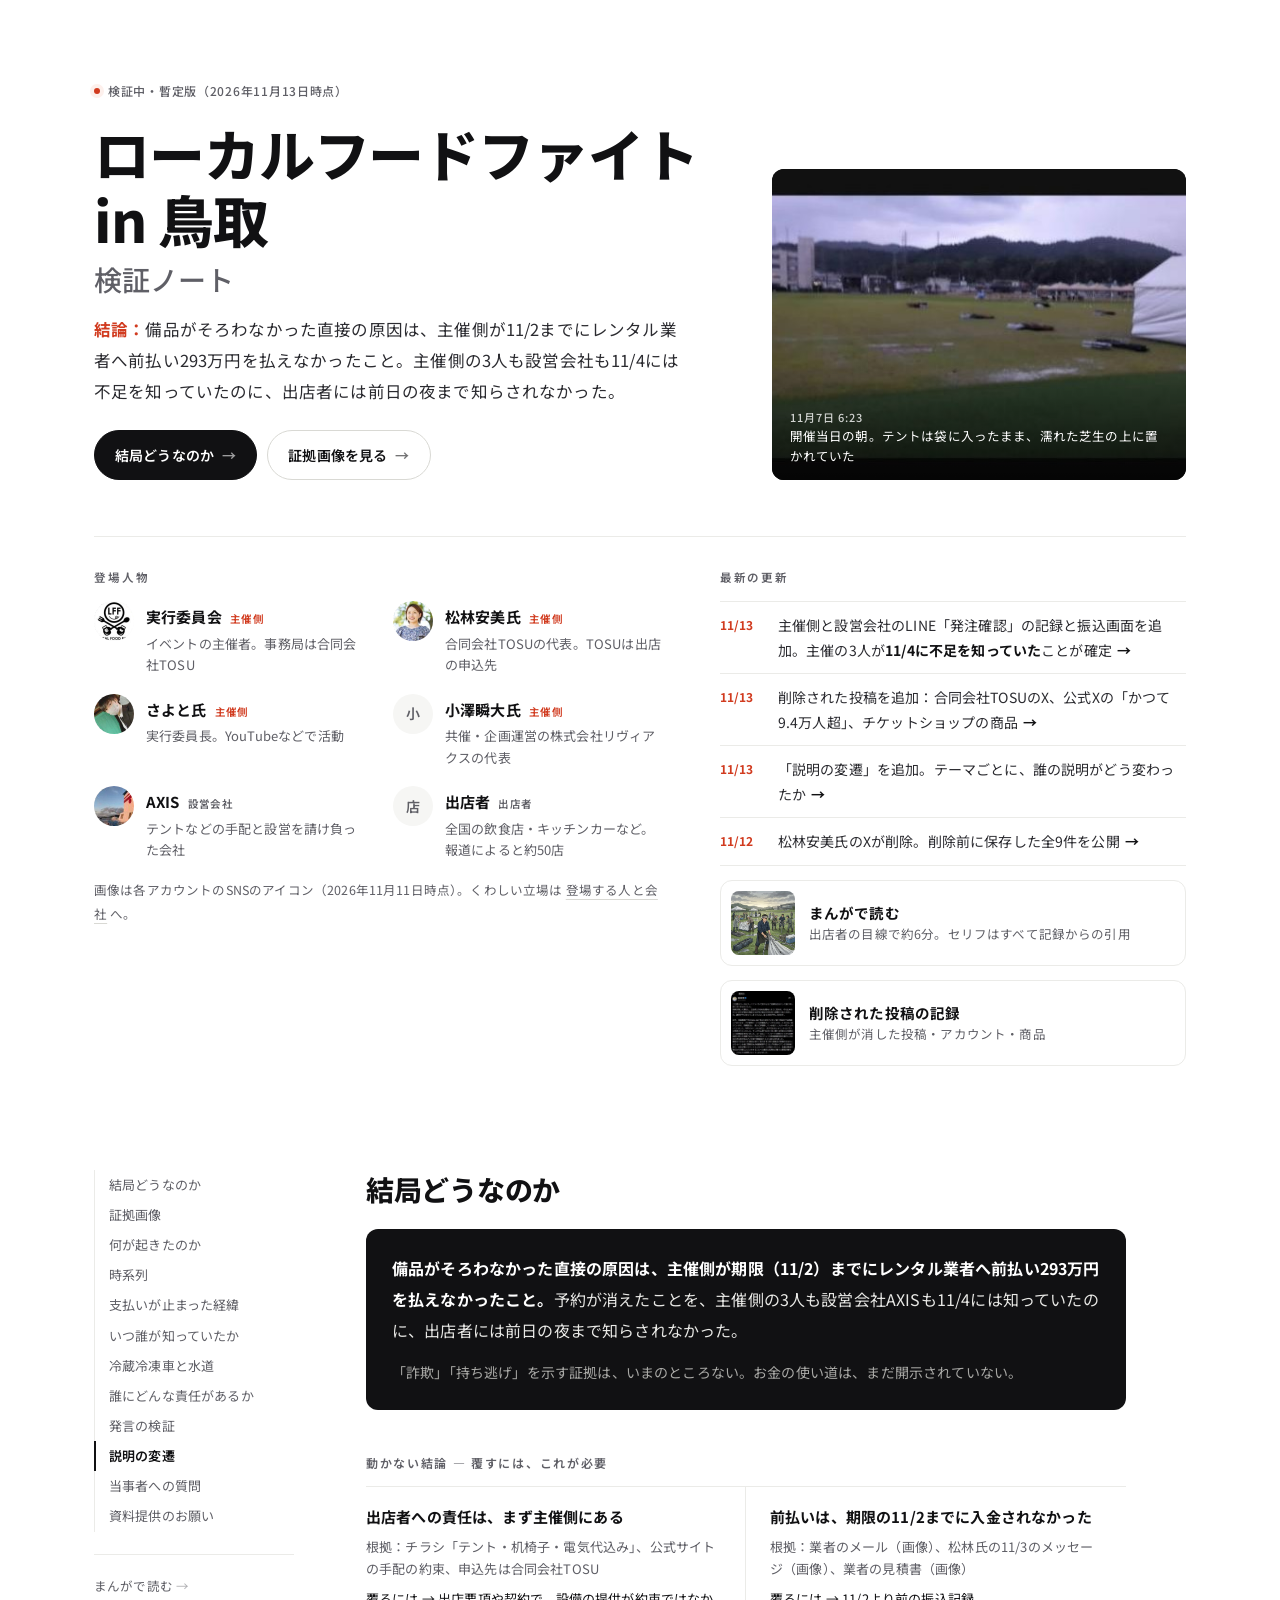
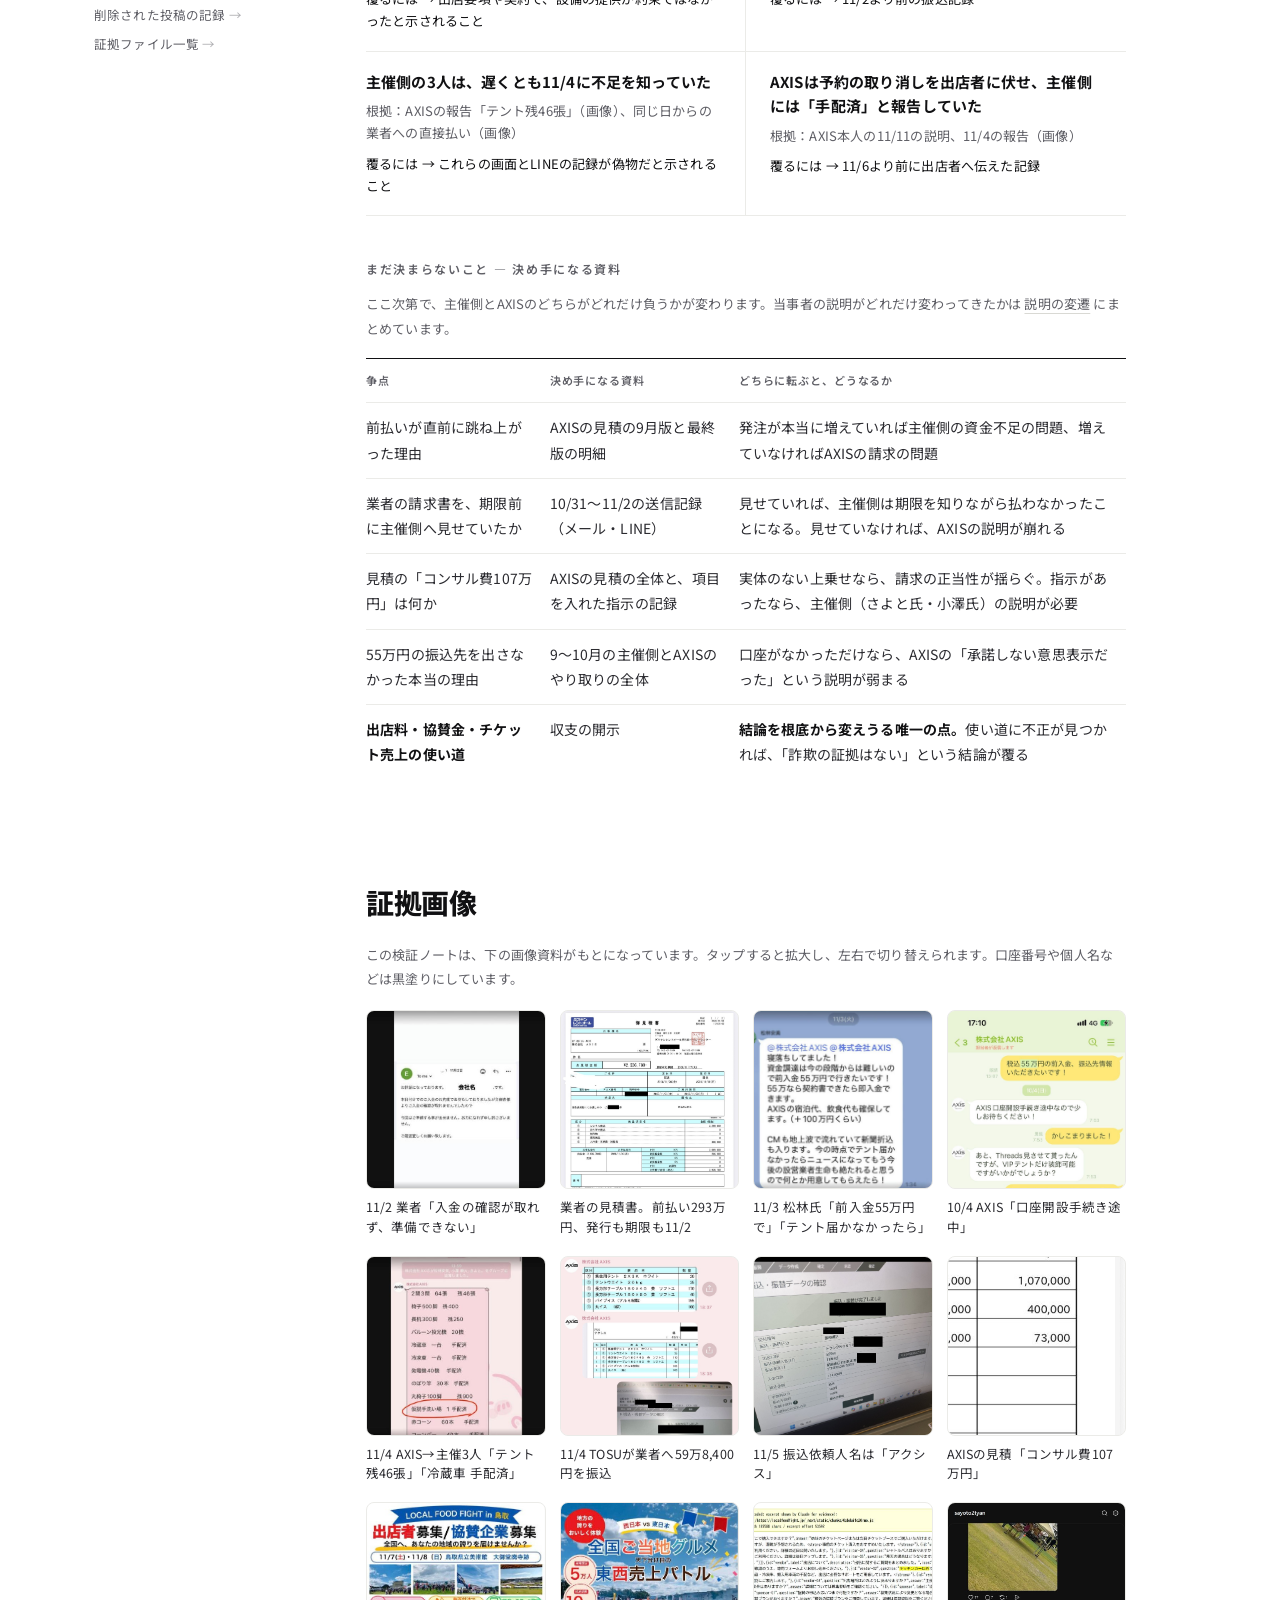
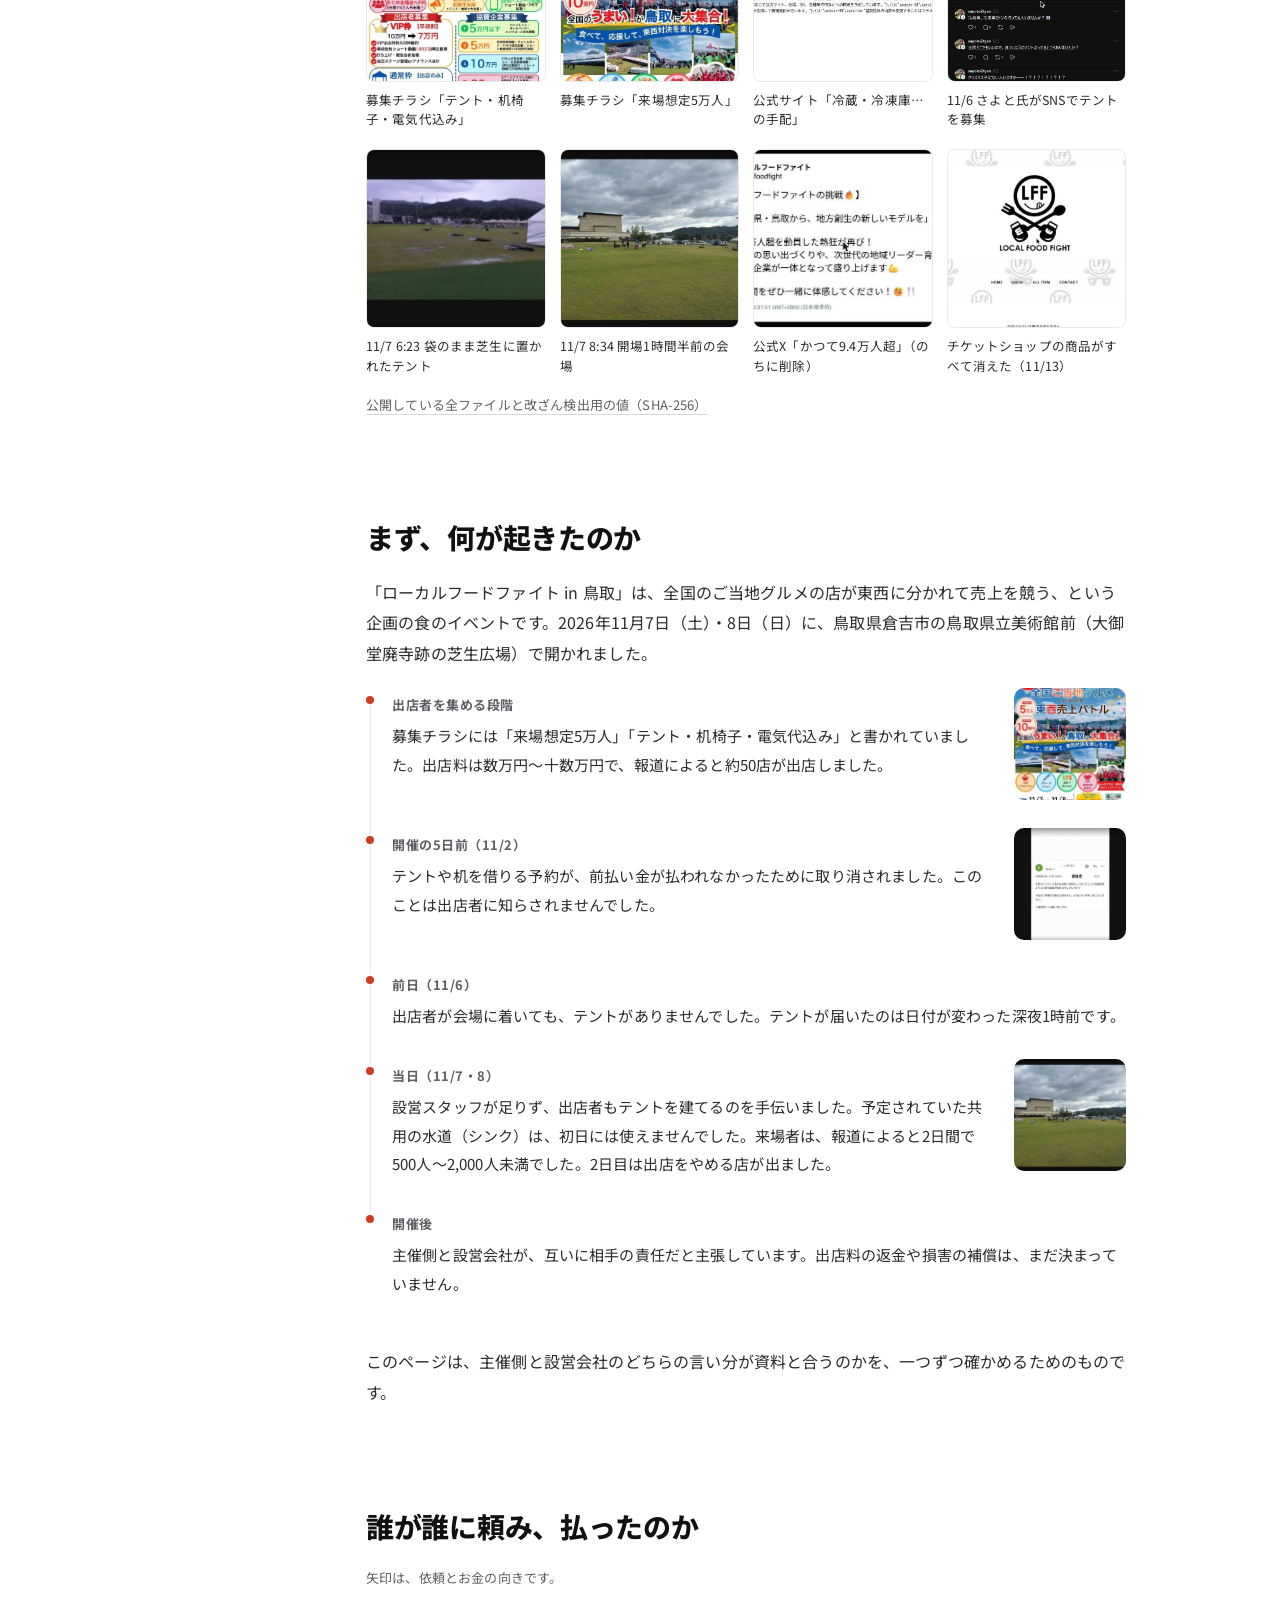
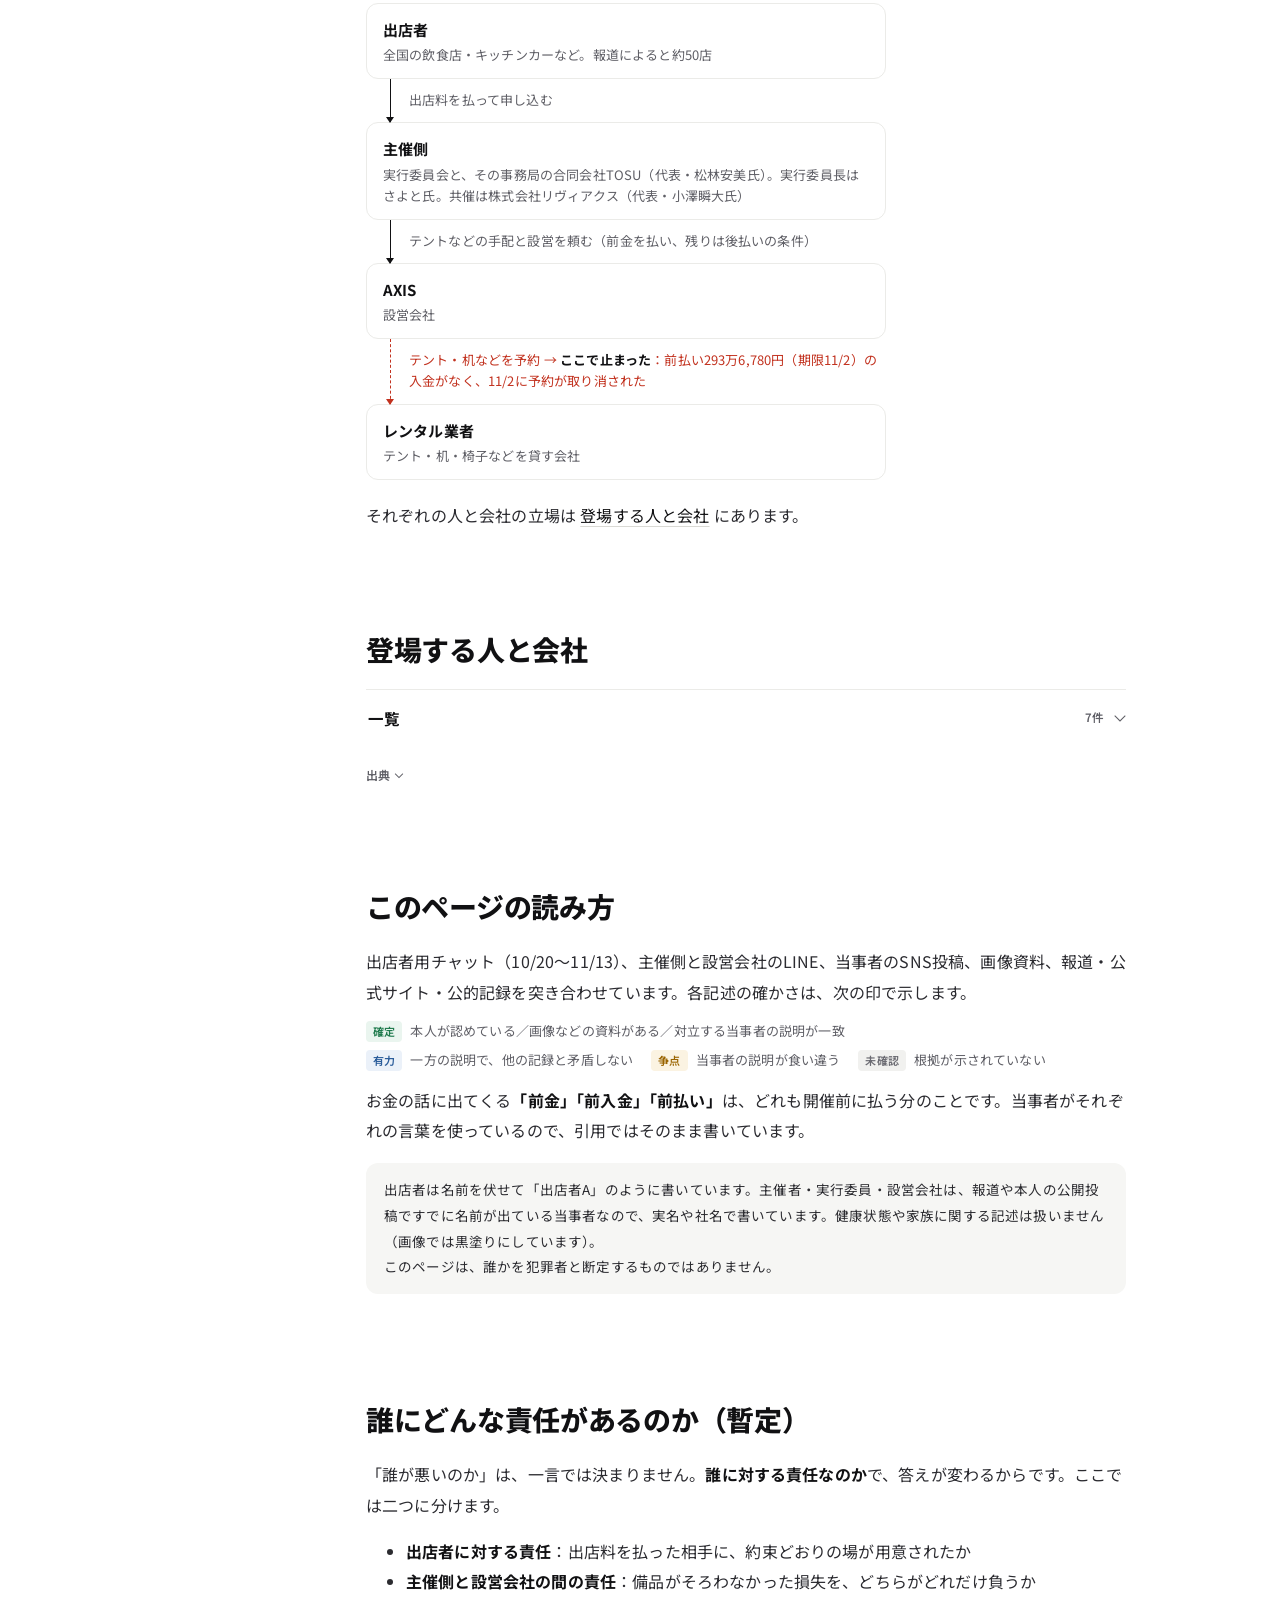
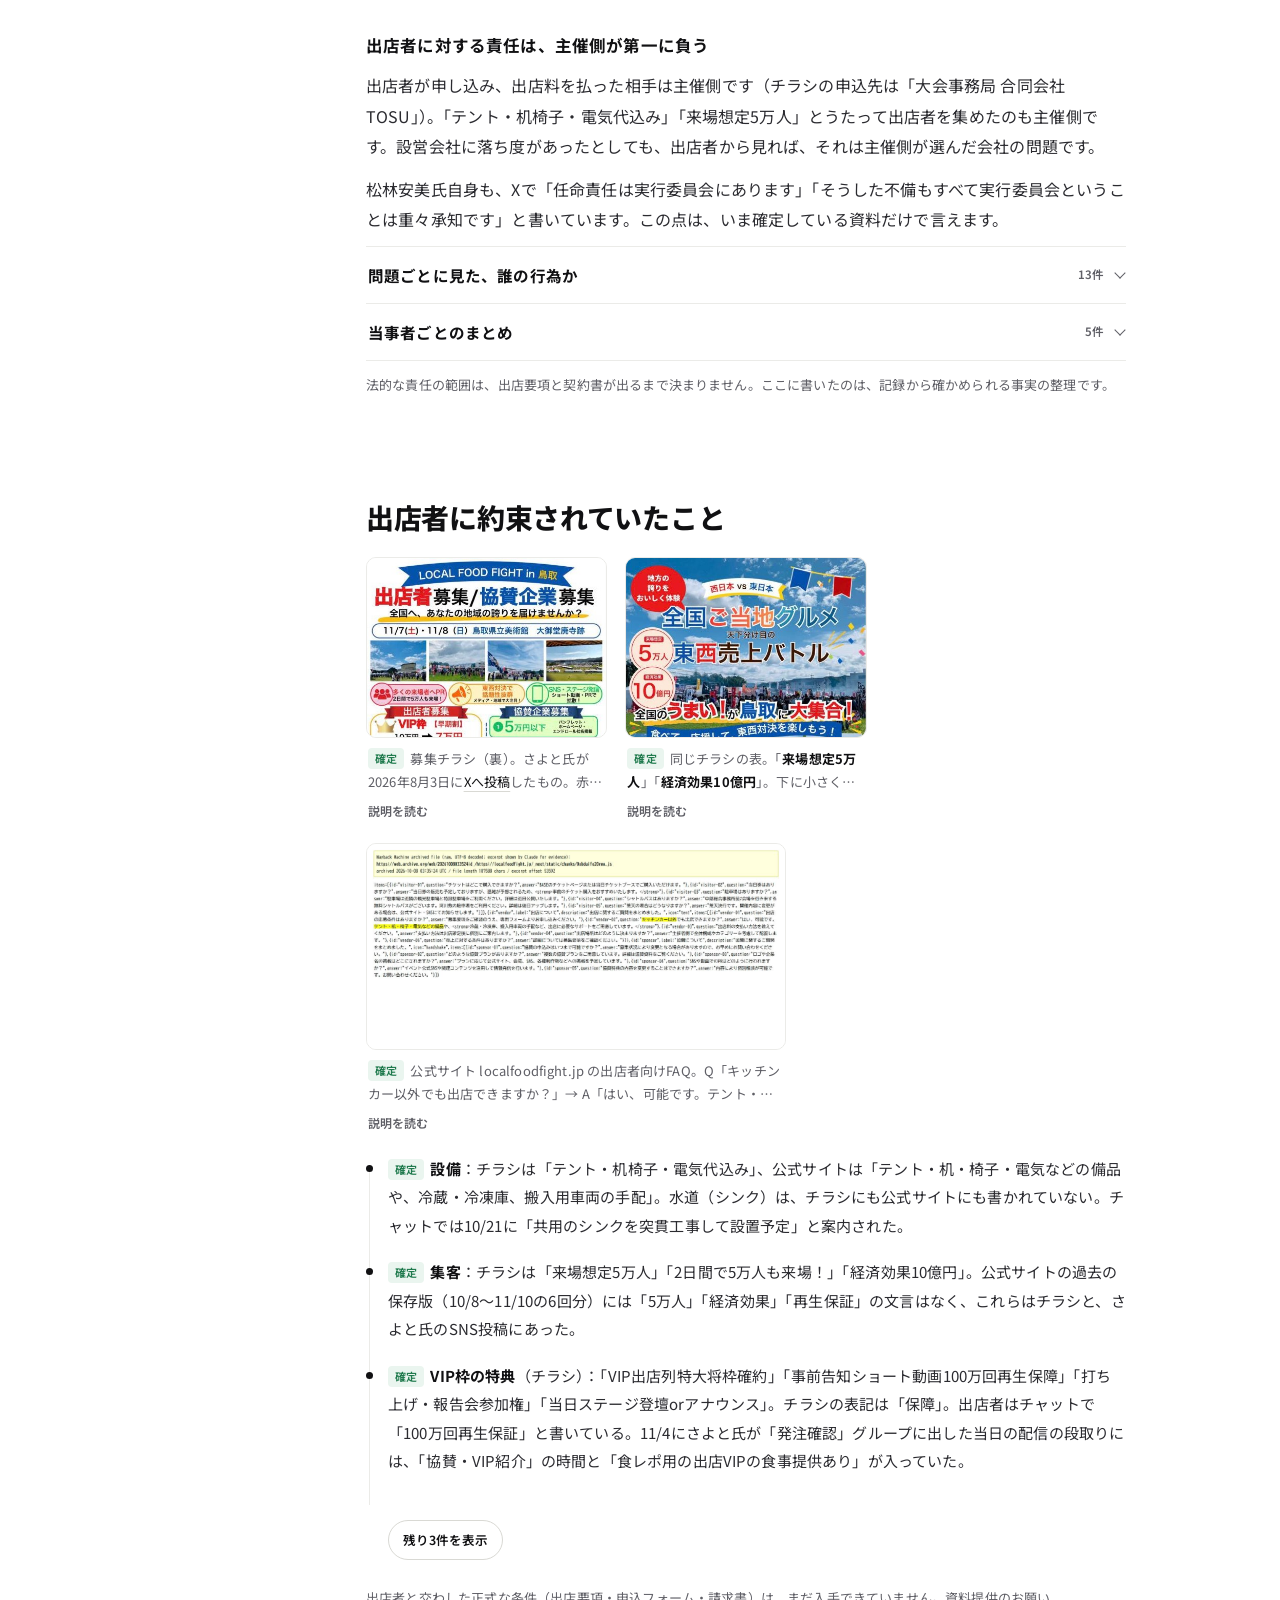
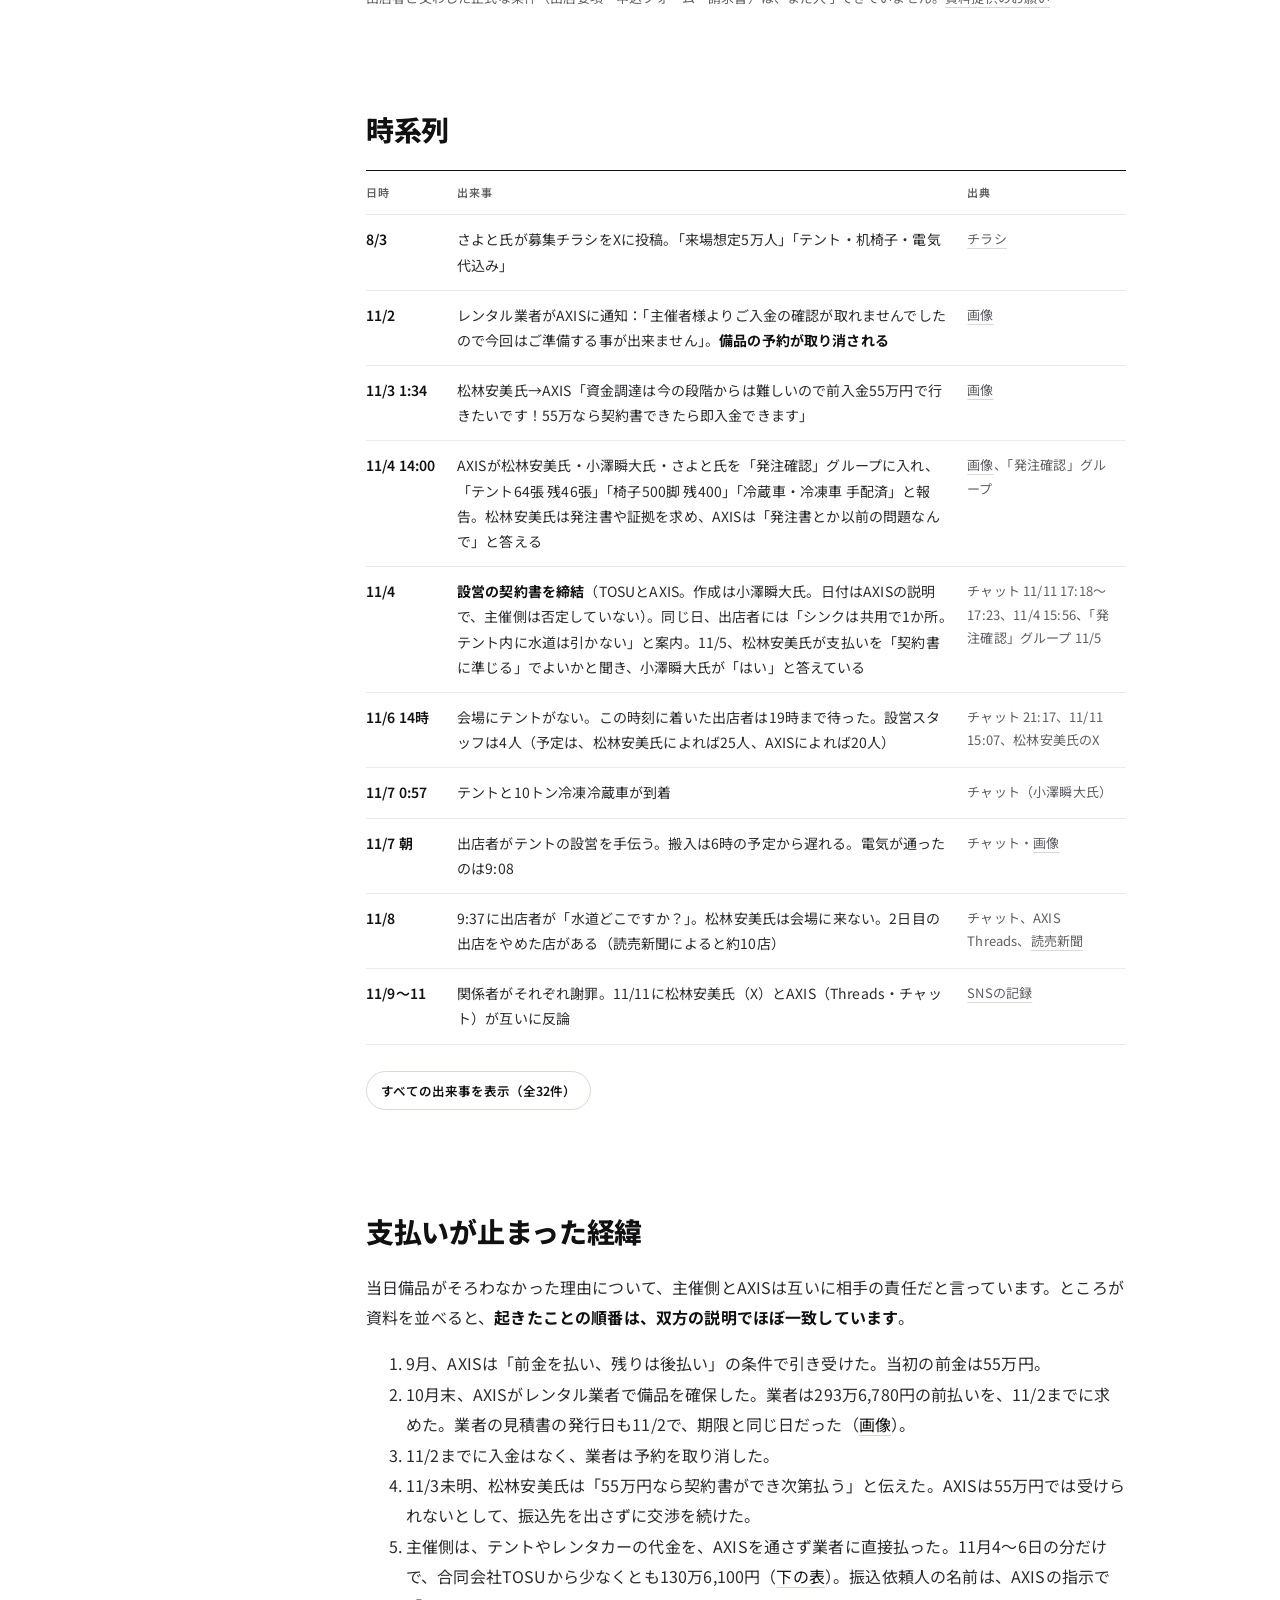
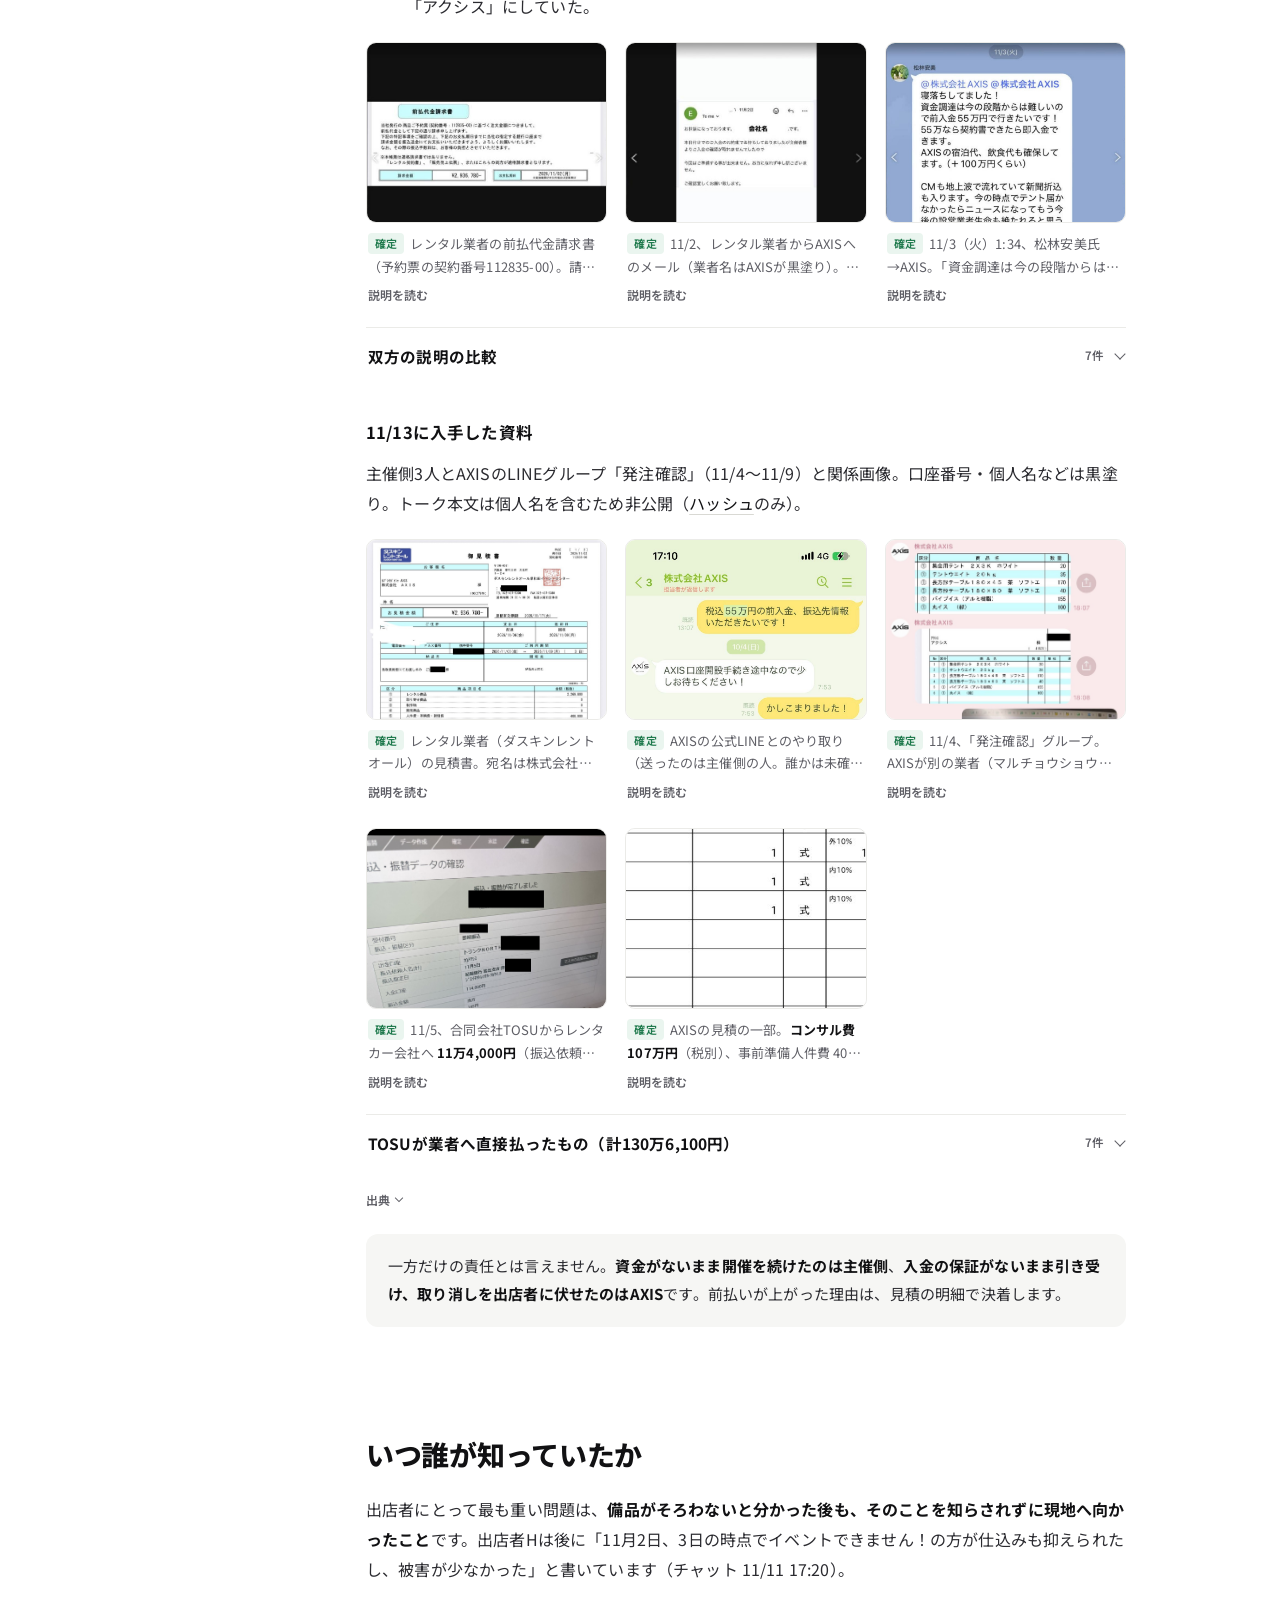
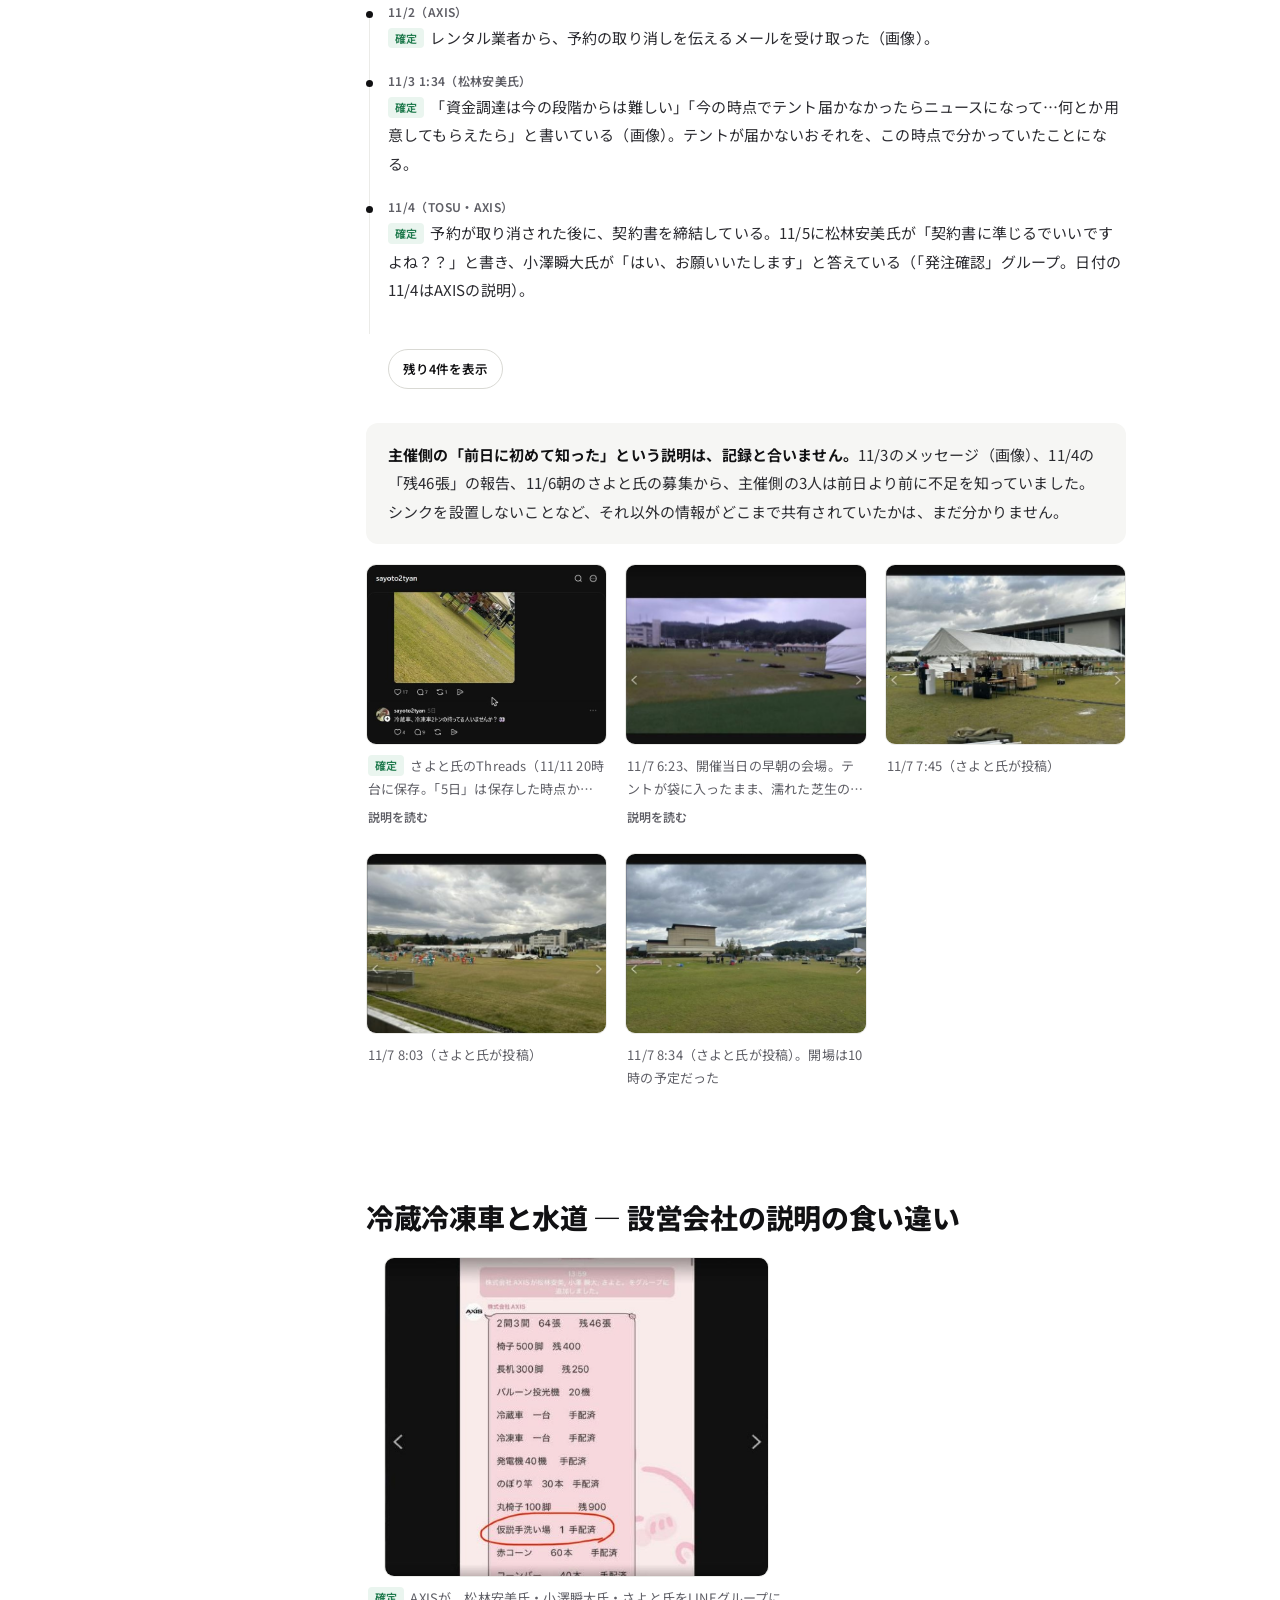
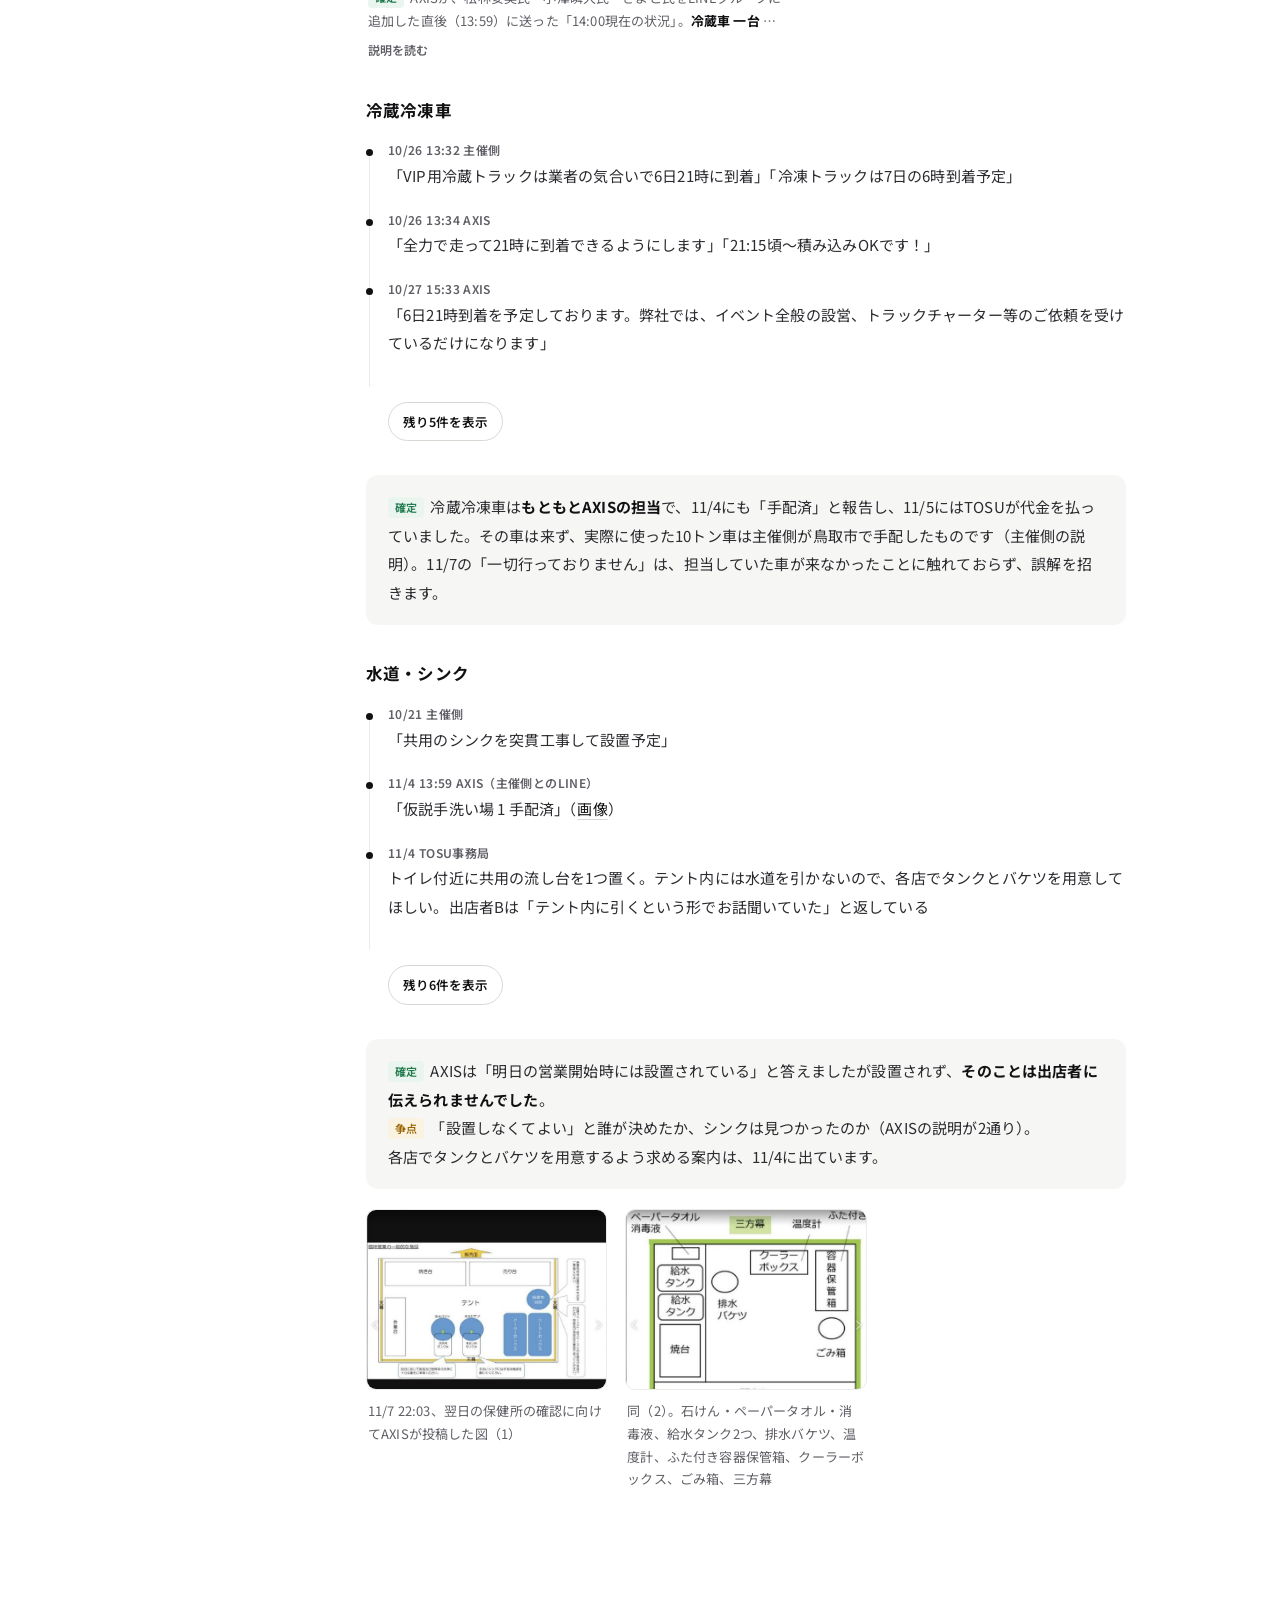
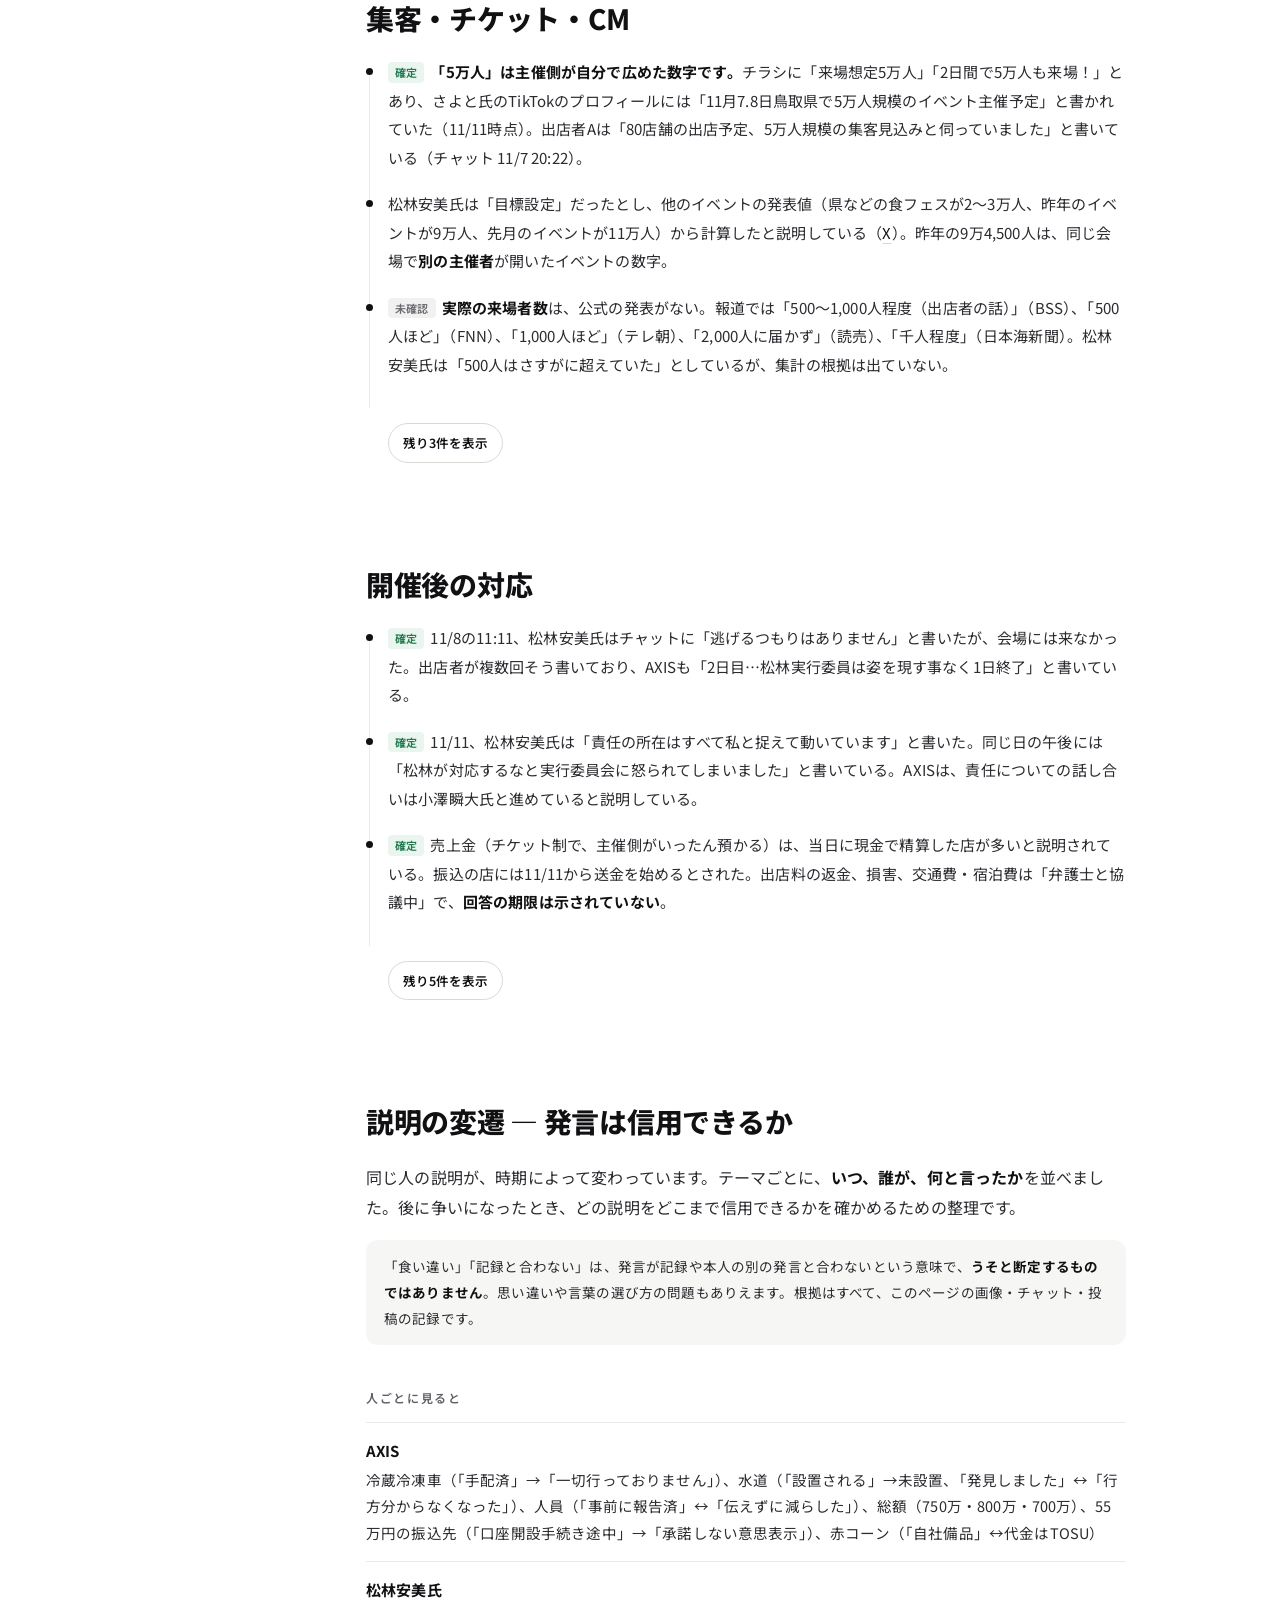
==== commit 82fe1f98: "読みやすさの見直し：冒頭に結論と更新情報、共有プレビュー、要約の重複を整理 - LINEなどで共有したときのプレビュー（OGP）を3ページに追加し、専用画像を作成 - 冒頭に結論の一文と「結局どうなの" ====
--- a/index.html
+++ b/index.html
@@ -1,745 +1,745 @@
-<!doctype html>
-<html lang="ja">
-<head>
-<meta charset="utf-8">
-<!-- Google Tag Manager -->
-<script>(function(w,d,s,l,i){w[l]=w[l]||[];w[l].push({'gtm.start':
-new Date().getTime(),event:'gtm.js'});var f=d.getElementsByTagName(s)[0],
-j=d.createElement(s),dl=l!='dataLayer'?'&l='+l:'';j.async=true;j.src=
-'https://www.googletagmanager.com/gtm.js?id='+i+dl;f.parentNode.insertBefore(j,f);
-})(window,document,'script','dataLayer','GTM-5VJ6V8SR');</script>
-<!-- End Google Tag Manager -->
-<!-- Google tag (gtag.js) -->
-<script async src="https://www.googletagmanager.com/gtag/js?id=G-WRLJP6FQFK"></script>
-<script>
-  window.dataLayer = window.dataLayer || [];
-  function gtag(){dataLayer.push(arguments);}
-  gtag('js', new Date());
-  gtag('config', 'G-WRLJP6FQFK');
-</script>
-<meta name="viewport" content="width=device-width, initial-scale=1">
-<meta name="robots" content="noindex">
-<title>LFF鳥取 検証ノート</title>
-<meta name="description" content="ローカルフードファイト in 鳥取（2026年11月7〜8日・倉吉）で何が起きたのかを、出店者用チャットの記録・当事者の公開投稿・画像資料・報道から検証する暫定版ノート。">
-<link rel="preconnect" href="https://fonts.googleapis.com">
-<link rel="preconnect" href="https://fonts.gstatic.com" crossorigin>
-<link href="https://fonts.googleapis.com/css2?family=Noto+Sans+JP:wght@400;500;700;900&display=swap" rel="stylesheet">
-<link rel="stylesheet" href="style.css?v=11">
-</head>
-<body>
-<!-- Google Tag Manager (noscript) -->
-<noscript><iframe src="https://www.googletagmanager.com/ns.html?id=GTM-5VJ6V8SR"
-height="0" width="0" style="display:none;visibility:hidden"></iframe></noscript>
-<!-- End Google Tag Manager (noscript) -->
-<header class="top">
-  <div class="hero">
-    <div class="hero-text">
-      <span class="status">検証中・暫定版（2026年11月13日時点）</span>
-      <h1>ローカルフードファイト in 鳥取 <span>検証ノート</span></h1>
-      <p class="sub">2026年11月7〜8日、鳥取県倉吉市。「来場想定5万人」をうたった食のイベントで何が起きたのかを、資料で確かめられることと、まだ決まらないことに分けて記録する。</p>
-    </div>
-    <a class="hero-photo" href="#fig-tents">
-      <img src="evidence/line/LI13a_1107_0623_tents_on_ground.jpg" alt="11月7日早朝、雨上がりの芝生にテントが袋に入ったまま置かれている会場" width="491" height="408">
-      <span><b>11月7日 6:23</b>開催当日の朝。テントは袋に入ったまま、濡れた芝生の上に置かれていた</span>
-    </a>
-  </div>
-  <div class="intro">
-    <div class="cast">
-      <h2>登場人物</h2>
-      <ul>
-        <li><img src="img/cast_lff.jpg" alt="" width="160" height="160"><div><b>実行委員会</b><span class="side">主催側</span><p>イベントの主催者。事務局は合同会社TOSU</p></div></li>
-        <li><img src="img/cast_matsubayashi.jpg" alt="" width="160" height="160"><div><b>松林安美氏</b><span class="side">主催側</span><p>合同会社TOSUの代表。TOSUは出店の申込先</p></div></li>
-        <li><img src="img/cast_sayoto.jpg" alt="" width="160" height="160"><div><b>さよと氏</b><span class="side">主催側</span><p>実行委員長。YouTubeなどで活動</p></div></li>
-        <li><i aria-hidden="true">小</i><div><b>小澤瞬大氏</b><span class="side">主催側</span><p>共催・企画運営の株式会社リヴィアクスの代表</p></div></li>
-        <li><img src="img/cast_axis.jpg" alt="" width="160" height="160"><div><b>AXIS</b><span class="side alt">設営会社</span><p>テントなどの手配と設営を請け負った会社</p></div></li>
-        <li><i aria-hidden="true">店</i><div><b>出店者</b><span class="side alt">出店者</span><p>全国の飲食店・キッチンカーなど。報道によると約50店</p></div></li>
-      </ul>
-      <p class="credit">画像は各アカウントのSNSのアイコン（2026年11月11日時点）。くわしい立場は <a href="#people">登場する人と会社</a> へ。</p>
-    </div>
-    <div class="story">
-      <h2>あらすじ</h2>
-      <p>主催側は「テント・机椅子・電気代込み」「来場想定5万人」とうたって、出店者を集めました（報道によると約50店）。</p>
-      <p>開催の5日前、前払い金が払われなかったために備品の予約が取り消されましたが、<strong>出店者には知らされませんでした</strong>。テントが届いたのは開催当日の深夜1時前で、来場者は報道によると2日間で500人〜2,000人未満でした。</p>
-      <p>主催側と設営会社は、互いに相手の責任だと主張しています。返金や補償は、まだ決まっていません。「詐欺」や「持ち逃げ」を示す証拠は、確認できていません。</p>
-      <a class="manga-link" href="manga.html"><img src="manga/p20.webp" alt="" width="900" height="900" loading="lazy"><span><b>まんがで読む</b>何が起きたのかを、出店者の目線で約6分で。セリフはすべて記録からの引用です</span></a>
-      <a class="manga-link" href="deleted.html"><img src="evidence/sns/x_ms759sk/01_2120317312121368663_a.jpg" alt="" width="599" height="765" loading="lazy" style="object-position:top"><span><b>重要資料：削除された投稿の記録</b>松林安美氏のX（全9件）、合同会社TOSUのX、公式Xの「9.4万人」の投稿、チケットショップの商品など、主催側が消したものを公開しています</span></a>
-    </div>
-  </div>
-</header>
-
-<div class="wrap">
-<nav class="toc" aria-label="目次">
-  <details open>
-  <summary>目次</summary>
-  <div>
-  <ol>
-    <li><a href="#focus">結局どうなのか</a></li>
-    <li><a href="#gallery">証拠画像</a></li>
-    <li><a href="#overview">何が起きたのか</a></li>
-    <li><a href="#timeline">時系列</a></li>
-    <li><a href="#money">支払いが止まった経緯</a></li>
-    <li><a href="#knew">いつ誰が知っていたか</a></li>
-    <li><a href="#equip">冷蔵冷凍車と水道</a></li>
-    <li><a href="#responsibility">誰にどんな責任があるか</a></li>
-    <li><a href="#claims">発言の検証</a></li>
-    <li><a href="#credibility">説明の変遷</a></li>
-    <li><a href="#questions">当事者への質問</a></li>
-    <li><a href="#contribute">資料提供のお願い</a></li>
-  </ol>
-  <ul class="toc-sub">
-    <li><a href="manga.html">まんがで読む</a></li>
-    <li><a href="deleted.html">削除された投稿の記録</a></li>
-    <li><a href="evidence/index.html">証拠ファイル一覧</a></li>
-  </ul>
-  </div>
-  </details>
-</nav>
-
-<main>
-
-<section id="focus">
-<h2>結局どうなのか</h2>
-<div class="bottom">
-  <p><b>備品がそろわなかった直接の原因は、主催側が期限（11/2）までにレンタル業者へ前払い293万円を払えなかったこと。</b>予約が消えたことを、主催側の3人も設営会社AXISも11/4には知っていたのに、出店者には前日の夜まで知らされなかった。</p>
-  <p>「詐欺」「持ち逃げ」を示す証拠は、いまのところない。お金の使い道は、まだ開示されていない。</p>
-</div>
-
-<h3 class="fh">動かない結論 ― 覆すには、これが必要</h3>
-<div class="holds">
-  <div><b>出店者への責任は、まず主催側にある</b><span class="ev">根拠：チラシ「テント・机椅子・電気代込み」、公式サイトの手配の約束、申込先は合同会社TOSU</span><span class="flip">覆るには → 出店要項や契約で、設備の提供が約束ではなかったと示されること</span></div>
-  <div><b>前払いは、期限の11/2までに入金されなかった</b><span class="ev">根拠：業者のメール（LI04）、松林氏の11/3のメッセージ（LI02）、業者の見積書（LI22）</span><span class="flip">覆るには → 11/2より前の振込記録</span></div>
-  <div><b>主催側の3人は、遅くとも11/4に不足を知っていた</b><span class="ev">根拠：AXISの報告「テント残46張」（LI05）、同じ日からの業者への直接払い（LI23）</span><span class="flip">覆るには → これらの画面とLINEの記録が偽物だと示されること</span></div>
-  <div><b>AXISは予約の取り消しを出店者に伏せ、主催側には「手配済」と報告していた</b><span class="ev">根拠：AXIS本人の11/11の説明、11/4の報告（LI05）</span><span class="flip">覆るには → 11/6より前に出店者へ伝えた記録</span></div>
-</div>
-
-<h3 class="fh">まだ決まらないこと ― 決め手になる資料</h3>
-<p class="src">ここ次第で、主催側とAXISのどちらがどれだけ負うかが変わります。当事者の説明がどれだけ変わってきたかは <a href="#credibility">説明の変遷</a> にまとめています。</p>
-<div class="tbl"><table>
-<tr><th>争点</th><th>決め手になる資料</th><th>どちらに転ぶと、どうなるか</th></tr>
-<tr><td>前払いが直前に跳ね上がった理由</td><td>AXISの見積の9月版と最終版の明細</td><td>発注が本当に増えていれば主催側の資金不足の問題、増えていなければAXISの請求の問題</td></tr>
-<tr><td>業者の請求書を、期限前に主催側へ見せていたか</td><td>10/31〜11/2の送信記録（メール・LINE）</td><td>見せていれば、主催側は期限を知りながら払わなかったことになる。見せていなければ、AXISの説明が崩れる</td></tr>
-<tr><td>見積の「コンサル費107万円」は何か</td><td>AXISの見積の全体と、項目を入れた指示の記録</td><td>実体のない上乗せなら、請求の正当性が揺らぐ。指示があったなら、主催側（さよと氏・小澤氏）の説明が必要</td></tr>
-<tr><td>55万円の振込先を出さなかった本当の理由</td><td>9〜10月の主催側とAXISのやり取りの全体</td><td>口座がなかっただけなら、AXISの「承諾しない意思表示だった」という説明が弱まる</td></tr>
-<tr><td><b>出店料・協賛金・チケット売上の使い道</b></td><td>収支の開示</td><td><b>結論を根底から変えうる唯一の点。</b>使い道に不正が見つかれば、「詐欺の証拠はない」という結論が覆る</td></tr>
-</table></div>
-</section>
-
-<section id="gallery">
-<h2>証拠画像</h2>
-<p class="src">この検証ノートは、下の画像資料がもとになっています。タップすると拡大し、左右で切り替えられます。口座番号や個人名などは黒塗りにしています。</p>
-<div class="evgrid">
-  <figure><img src="evidence/line/LI04_vendor_mail_1102_no_payment.jpg" alt="11/2 業者「入金の確認が取れず、準備できない」" loading="lazy"><figcaption>11/2 業者「入金の確認が取れず、準備できない」</figcaption></figure>
-  <figure><img src="evidence/line/LI22a_duskin_estimate_1102_2936780yen.jpg" alt="業者の見積書。前払い293万円、発行も期限も11/2" loading="lazy"><figcaption>業者の見積書。前払い293万円、発行も期限も11/2</figcaption></figure>
-  <figure><img src="evidence/line/LI02_1103_matsubayashi_to_axis_55man.jpg" alt="11/3 松林氏「前入金55万円で」「テント届かなかったら」" loading="lazy"><figcaption>11/3 松林氏「前入金55万円で」「テント届かなかったら」</figcaption></figure>
-  <figure><img src="evidence/line/LI20_axis_line_55man_account_not_opened_1004.jpg" alt="10/4 AXIS「口座開設手続き途中」" loading="lazy"><figcaption>10/4 AXIS「口座開設手続き途中」</figcaption></figure>
-  <figure><img src="evidence/line/LI05_axis_status_list_refrigerated_trucks_arranged.jpg" alt="11/4 AXIS→主催3人「テント残46張」「冷蔵車 手配済」" loading="lazy"><figcaption>11/4 AXIS→主催3人「テント残46張」「冷蔵車 手配済」</figcaption></figure>
-  <figure><img src="evidence/line/LI23b_order_group_1104_tosu_transfer_598400yen.jpg" alt="11/4 TOSUが業者へ59万8,400円を振込" loading="lazy"><figcaption>11/4 TOSUが業者へ59万8,400円を振込</figcaption></figure>
-  <figure><img src="evidence/line/LI24_tosu_transfer_1105_jnet_114000yen_requester_axis.jpg" alt="11/5 振込依頼人名は「アクシス」" loading="lazy"><figcaption>11/5 振込依頼人名は「アクシス」</figcaption></figure>
-  <figure><img src="evidence/line/LI21_axis_estimate_consulting_fee_1070000.jpg" alt="AXISの見積「コンサル費107万円」" loading="lazy" style="object-position:right center"><figcaption>AXISの見積「コンサル費107万円」</figcaption></figure>
-  <figure><img src="evidence/sns/x_1123sayoto/flyer_20260803_back.jpg" alt="募集チラシ「テント・机椅子・電気代込み」" loading="lazy"><figcaption>募集チラシ「テント・机椅子・電気代込み」</figcaption></figure>
-  <figure><img src="evidence/sns/x_1123sayoto/flyer_20260803_front.jpg" alt="募集チラシ「来場想定5万人」" loading="lazy"><figcaption>募集チラシ「来場想定5万人」</figcaption></figure>
-  <figure><img src="evidence/official/O02_2_wayback20261008_vendor_faq.jpg" alt="公式サイト「冷蔵・冷凍庫…の手配」" loading="lazy"><figcaption>公式サイト「冷蔵・冷凍庫…の手配」</figcaption></figure>
-  <figure><img src="evidence/sns/threads_sayoto2tyan/01_timeline_06.jpg" alt="11/6 さよと氏がSNSでテントを募集" loading="lazy"><figcaption>11/6 さよと氏がSNSでテントを募集</figcaption></figure>
-  <figure><img src="evidence/line/LI13a_1107_0623_tents_on_ground.jpg" alt="11/7 6:23 袋のまま芝生に置かれたテント" loading="lazy"><figcaption>11/7 6:23 袋のまま芝生に置かれたテント</figcaption></figure>
-  <figure><img src="evidence/line/LI12b_1107_0834_venue_1.jpg" alt="11/7 8:34 開場1時間半前の会場" loading="lazy"><figcaption>11/7 8:34 開場1時間半前の会場</figcaption></figure>
-  <figure><img src="evidence/sns/deleted_20261113/lff_x_2109909971098120393_wayback.jpg" alt="公式X「かつて9.4万人超」（のちに削除）" loading="lazy"><figcaption>公式X「かつて9.4万人超」（のちに削除）</figcaption></figure>
-  <figure><img src="evidence/sns/deleted_20261113/base_shop_20261113_top.jpg" alt="チケットショップの商品がすべて消えた（11/13）" loading="lazy"><figcaption>チケットショップの商品がすべて消えた（11/13）</figcaption></figure>
-</div>
-<p class="src"><a href="evidence/index.html">公開している全ファイルと改ざん検出用の値（SHA-256）</a></p>
-</section>
-
-<section id="quick">
-<h2>誰が誰に頼み、払ったのか</h2>
-<p class="src">矢印は、依頼とお金の向きです。</p>
-<div class="flow">
-  <div class="node"><b>出店者</b><span>全国の飲食店・キッチンカーなど。報道によると約50店</span></div>
-  <div class="arrow">出店料を払って申し込む</div>
-  <div class="node"><b>主催側</b><span>実行委員会と、その事務局の合同会社TOSU（代表・松林安美氏）。実行委員長はさよと氏。共催は株式会社リヴィアクス（代表・小澤瞬大氏）</span></div>
-  <div class="arrow">テントなどの手配と設営を頼む（前金を払い、残りは後払いの条件）</div>
-  <div class="node"><b>AXIS</b><span>設営会社</span></div>
-  <div class="arrow stop">テント・机などを予約 → <strong>ここで止まった</strong>：前払い293万6,780円（期限11月2日）の入金がなく、11月2日に予約が取り消された</div>
-  <div class="node"><b>レンタル業者</b><span>テント・机・椅子などを貸す会社</span></div>
-</div>
-<p>結論は <a href="#focus">結局どうなのか</a> へ。それぞれの人と会社の立場は <a href="#people">登場する人と会社</a> にあります。</p>
-</section>
-
-<section id="overview">
-<h2>まず、何が起きたのか</h2>
-<p>「ローカルフードファイト in 鳥取」は、全国のご当地グルメの店が東西に分かれて売上を競う、という企画の食のイベントです。2026年11月7日（土）・8日（日）に、鳥取県倉吉市の鳥取県立美術館前（大御堂廃寺跡の芝生広場）で開かれました。</p>
-<ol class="steps">
-  <li><div><span class="step-when">出店者を集める段階</span><p>募集チラシには「来場想定5万人」「テント・机椅子・電気代込み」と書かれていました。出店料は数万円〜十数万円で、報道によると約50店が出店しました。</p></div><a class="thumb" href="#fig-flyer-front"><img src="evidence/sns/x_1123sayoto/flyer_20260803_front.jpg" alt="募集チラシの表面" loading="lazy"></a></li>
-  <li><div><span class="step-when">開催の5日前（11月2日）</span><p>テントや机を借りる予約が、前払い金が払われなかったために取り消されました。このことは出店者に知らされませんでした。</p></div><a class="thumb" href="#fig-mail"><img src="evidence/line/LI04_vendor_mail_1102_no_payment.jpg" alt="レンタル業者からの、予約取り消しを伝えるメール" loading="lazy"></a></li>
-  <li><div><span class="step-when">前日（11月6日）</span><p>出店者が会場に着いても、テントがありませんでした。テントが届いたのは日付が変わった深夜1時前です。</p></div></li>
-  <li><div><span class="step-when">当日（11月7日・8日）</span><p>設営スタッフが足りず、出店者もテントを建てるのを手伝いました。予定されていた共用の水道（シンク）は、初日には使えませんでした。来場者は、報道によると2日間で500人〜2,000人未満でした。2日目は出店をやめる店が出ました。</p></div><a class="thumb" href="#fig-venue"><img src="evidence/line/LI12b_1107_0834_venue_1.jpg" alt="11月7日8時34分の会場" loading="lazy"></a></li>
-  <li><div><span class="step-when">開催後</span><p>主催側と設営会社が、互いに相手の責任だと主張しています。出店料の返金や損害の補償は、まだ決まっていません。</p></div></li>
-</ol>
-<p>このページは、主催側と設営会社のどちらの言い分が資料と合うのかを、一つずつ確かめるためのものです。</p>
-</section>
-
-<section id="people">
-<h2>登場する人と会社</h2>
-<h3>一覧</h3>
-<div class="tbl"><table>
-<tr><th>名前</th><th>立場</th><th>このページでの呼び方</th></tr>
-<tr><td>LOCAL FOOD FIGHT実行委員会</td><td>イベントの主催者（公式サイトの表記）。事務局は合同会社TOSU</td><td>実行委員会、主催側</td></tr>
-<tr><td>合同会社TOSU（倉吉市）</td><td>大会事務局。企画運営。出店の申込先で、前売りチケットの販売者。設営会社との契約の当事者。代表は松林安美氏</td><td>TOSU</td></tr>
-<tr><td>松林安美氏</td><td>TOSUの代表。報道では「実行委員の一人」。出店者用チャットでは「LFF事務局」の名義で発信し、出店者からは実行委員長と呼ばれていた</td><td>松林安美氏</td></tr>
-<tr><td>さよと氏</td><td>実行委員長（共催会社の発表による）。YouTubeなどで活動</td><td>さよと氏</td></tr>
-<tr><td>小澤瞬大氏</td><td>共催・企画運営の株式会社リヴィアクス（東京都渋谷区）の代表取締役。出店者からは副実行委員長と呼ばれていた。設営の契約書を作成</td><td>小澤瞬大氏</td></tr>
-<tr><td>AXIS</td><td>テントなどの備品の手配と設営を請け負った会社。「株式会社AXIS」を名乗るが、登記上の社名は「株式会社紀の国ラボ」（和歌山市）だと本人が説明している</td><td>AXIS、設営会社</td></tr>
-<tr><td>出店者</td><td>全国から参加した飲食店・キッチンカーなど</td><td>出店者A、出店者B…（匿名）</td></tr>
-</table></div>
-<p class="src">出典：<a href="https://localfoodfight.jp/">公式サイト</a>（主催・企画運営の表記）、<a href="https://prtimes.jp/main/html/rd/p/000000002.000192673.html">リヴィアクスのリリース（10/15）</a>、<a href="https://reviax.co.jp/company">リヴィアクス会社概要</a>、<a href="https://web.archive.org/web/20260716013454/https://tosu-kurayoshi.com/about/">TOSU会社概要（2026年7月のアーカイブ）</a>、<a href="https://localfoodf.base.shop/law">チケット販売ページの表記</a>、出店者用チャット（11/11 15:07 AXIS、17:21〜17:23）</p>
-</section>
-
-<section id="summary">
-<h2>結論の根拠</h2>
-<ol class="key">
-  <li><strong>主催側は、設備の提供を公に約束していました。</strong>募集チラシには「テント・机椅子・電気代込み」、公式サイトの出店者向けFAQには「テント・机・椅子・電気などの備品や、冷蔵・冷凍庫、搬入用車両の手配など、出店に必要なサポートをご用意しています」と書かれていました。同じチラシに「来場想定5万人」「経済効果10億円」、VIP枠の特典として「事前告知ショート動画100万回再生保障」とあります。</li>
-  <li><strong>備品がそろわなかった直接の原因は、前払い金が払われなかったことです。</strong>レンタル業者の前払い（293万6,780円、期限11月2日）に入金がなく、業者は11月2日に「準備できない」と通知しました。翌3日の未明、松林安美氏は「資金調達は難しいので前入金55万円で」と設営会社AXISに伝えています。AXISは「55万円で振込先を教えると、その額で承諾したことになる」として振込先を出さず、交渉を続けました（ただし10月4日の時点では、AXISは「口座開設手続き途中なので少しお待ちください」と答えていました）。<strong>ここまでの流れは、双方の資料と発言で一致しています。</strong>食い違うのは、前払いの額がなぜ上がったのか、請求書をいつ主催側に見せたのか、の2点です。</li>
-  <li><strong>主催側は、遅くとも11月3日にはテントが届かないおそれを知っていました。</strong>11月3日の松林安美氏のメッセージに「今の時点でテント届かなかったら」とあります。11月4日には、設営会社が松林安美氏・小澤瞬大氏・さよと氏の3人に「テント64張のうち残46張」と報告し、主催側はその日から業者へ直接払い始めています。実行委員長のさよと氏は11月6日8:54、Threadsで「食フェス用のテント余ってるところ」を、同日17:14には「冷蔵車、冷凍車」を募集しています。出店者用のチャットでは、開催前日の夜まで何も知らされませんでした。</li>
-  <li><strong>設営会社（AXIS）の説明には、AXISが以前に自分で書いた内容と合わない点があります。</strong>AXISは冷蔵車の到着時刻を出店者に自分で案内し、予約が取り消された後の11月4日にも、主催側とのLINEで「冷蔵車・冷凍車 手配済」と報告していました。ところが、商品が溶けたと訴えた出店者には「弊社から今回冷凍設備の手配は一切行っておりません」と答えています。水道についても「明日の営業開始時には設置されている」と答えたまま、設置しないことを出店者に伝えませんでした。</li>
-  <li><strong>出店者への説明の根拠は、示されていません。</strong>「5万人」の根拠、前売りチケットの枚数（チャットで4回質問されたが回答なし）、VIP特典「100万回再生」の実績は、まだ出ていません。テレビCMは「28回」と説明されていますが、放送確認書で確かめられるのは今のところ10月31日の2回だけです（残りは11月分で、確認書は12月初めに出る予定）。</li>
-  <li><strong>「詐欺」や「持ち逃げ」を示す証拠は、確認できていません。</strong>記録から見えるのは、資金が足りないまま開催に進んだことと、備品の予約が取り消された事実を出店者に伝えなかったことです。</li>
-</ol>
-<p>「誰が悪いのか」を問題ごとに整理したものは <a href="#responsibility">誰にどんな責任があるのか</a> に、当事者の発言を一つずつ資料と照らしたものは <a href="#claims">発言の検証</a> にあります。</p>
-</section>
-
-<section id="about">
-<h2>このページの読み方</h2>
-<p>出店者用チャット（10/20〜11/13）、主催側と設営会社のLINE、当事者のSNS投稿、画像資料、報道・公式サイト・公的記録を突き合わせています。各記述の確かさは、次の印で示します。</p>
-
-<div class="legend">
-  <span><span class="b ok">確定</span>本人が認めている／画像などの資料がある／対立する当事者の説明が一致</span>
-  <span><span class="b likely">有力</span>一方の説明で、他の記録と矛盾しない</span>
-  <span><span class="b dispute">争点</span>当事者の説明が食い違う</span>
-  <span><span class="b unver">未確認</span>根拠が示されていない</span>
-</div>
-<p>お金の話に出てくる<strong>「前金」「前入金」「前払い」</strong>は、どれも開催前に払う分のことです。当事者がそれぞれの言葉を使っているので、引用ではそのまま書いています。</p>
-<div class="warn">
-  出店者は名前を伏せて「出店者A」のように書いています。主催者・実行委員・設営会社は、報道や本人の公開投稿ですでに名前が出ている当事者なので、実名や社名で書いています。健康状態や家族に関する記述は扱いません（画像では黒塗りにしています）。<br>
-  このページは、誰かを犯罪者と断定するものではありません。
-</div>
-</section>
-
-<section id="responsibility">
-<h2>誰にどんな責任があるのか（暫定）</h2>
-<p>「誰が悪いのか」は、一言では決まりません。<strong>誰に対する責任なのか</strong>で、答えが変わるからです。ここでは二つに分けます。</p>
-<ul>
-  <li><strong>出店者に対する責任</strong>：出店料を払った相手に、約束どおりの場が用意されたか</li>
-  <li><strong>主催側と設営会社の間の責任</strong>：備品がそろわなかった損失を、どちらがどれだけ負うか</li>
-</ul>
-
-<h3>出店者に対する責任は、主催側が第一に負う</h3>
-<p>出店者が申し込み、出店料を払った相手は主催側です（チラシの申込先は「大会事務局 合同会社TOSU」）。「テント・机椅子・電気代込み」「来場想定5万人」とうたって出店者を集めたのも主催側です。設営会社に落ち度があったとしても、出店者から見れば、それは主催側が選んだ会社の問題です。</p>
-<p>松林安美氏自身も、Xで「任命責任は実行委員会にあります」「そうした不備もすべて実行委員会ということは重々承知です」と書いています。この点は、いま確定している資料だけで言えます。</p>
-
-<h3>問題ごとに見た、誰の行為か</h3>
-<div class="tbl"><table>
-<tr><th>何が問題か</th><th>誰の行為か</th><th>確かさ</th><th>根拠</th></tr>
-<tr><td>設備込みと約束して、用意できなかった</td><td>実行委員会・TOSU</td><td><span class="b ok">確定</span></td><td><a href="#promises">チラシ・公式サイト</a>と、<a href="#timeline">当日の記録</a></td></tr>
-<tr><td>前払いの資金がないまま、開催を続けた</td><td>実行委員会・TOSU（松林安美氏）</td><td><span class="b ok">確定</span></td><td>11/3「資金調達は今の段階からは難しい」（<a href="#fig-55">LI02</a>）、11/11「実行委員会の会計は底をついており」（チャット）</td></tr>
-<tr><td>備品の予約が取り消されたことを、出店者に知らせなかった</td><td>松林安美氏（11/3には不足のおそれを認識）<br>小澤瞬大氏・さよと氏（11/4には「発注確認」グループで不足の報告を受けていた）<br>AXIS（11/2に取り消しの通知を受けた）</td><td><span class="b ok">確定</span></td><td><a href="#knew">いつ誰が知っていたか</a></td></tr>
-<tr><td>「5万人」という数字を広めた</td><td>さよと氏（SNSで繰り返し投稿）、実行委員会（チラシ）、リヴィアクス（リリースで別の主催者の数字を引用）</td><td><span class="b ok">確定</span></td><td><a href="#promises">チラシ</a>、<a href="#claims">発言の検証</a></td></tr>
-<tr><td>「行政の力添えがある」と発信した</td><td>さよと氏</td><td><span class="b ok">確定</span>（発信したこと。実態は会場の使用許可だけ）</td><td><a href="#claims">発言の検証</a></td></tr>
-<tr><td>設営スタッフを、主催側に伝えずに減らした</td><td>AXIS</td><td><span class="b ok">確定</span>（本人の説明）</td><td>チャット 11/11 15:07、AXIS Threads</td></tr>
-<tr><td>担当していた冷蔵車が来なかった</td><td>AXIS</td><td><span class="b ok">確定</span></td><td><a href="#equip">冷蔵冷凍車と水道</a></td></tr>
-<tr><td>水道を「設置する」と答えて、設置しなかった</td><td>AXIS（設置しないと誰が決めたかは <span class="b dispute">争点</span>）</td><td><span class="b ok">確定</span></td><td><a href="#equip">冷蔵冷凍車と水道</a></td></tr>
-<tr><td>出店者に、事実と違う説明や不十分な説明をした</td><td>AXIS（遅れの理由を「車両トラブル」とだけ説明。「冷凍設備の手配は一切行っておりません」）<br>松林安美氏（「テントも今すべて確保できました」）</td><td><span class="b ok">確定</span></td><td><a href="#claims">発言の検証</a></td></tr>
-<tr><td>前払いの額を直前に上げたのは妥当だったか</td><td>AXISと主催側で言い分が逆</td><td><span class="b dispute">争点</span></td><td>9月の見積と最終の見積の明細が出れば決まる</td></tr>
-<tr><td>業者の請求書を、期限の前に主催側へ見せたか</td><td>AXISは「送った」、主催側は「出てこなかった」。11/4以降に主催側が発注書を求め、AXISが「発注書基本発行してない」と答えたことは記録がある</td><td><span class="b dispute">争点</span>（11/2より前について）</td><td><a href="#money">支払いが止まった経緯</a>。業者の見積書の発行日は11/2（<a href="#fig-duskin">LI22</a>）</td></tr>
-<tr><td>開催後、補償の方針と期限を示していない</td><td>実行委員会・TOSU</td><td><span class="b ok">確定</span>（11/13 10時時点。さよと氏は11/12に「明日中に方針を報告」と書いた）</td><td><a href="#after">開催後の対応</a></td></tr>
-<tr><td>出店料・協賛金・チケット収入が何に使われたか</td><td>―</td><td><span class="b unver">未確認</span></td><td>収支の資料が出ていない。「詐欺」「持ち逃げ」を示す証拠は確認できていない</td></tr>
-</table></div>
-
-
-
-<h3>当事者ごとのまとめ</h3>
-<div class="tbl"><table>
-<tr><th>当事者</th><th>記録から言えること</th></tr>
-<tr><td>実行委員会・TOSU（主催・大会事務局。出店の申込先）</td><td>チラシで「テント・机椅子・電気代込み」「来場想定5万人」「100万回再生保障」を、公式サイトで冷蔵・冷凍庫などのサポートをうたっていた。前払いに必要な資金を用意できないまま、開催を続けた。11/2に予約が取り消された後も、出店者に知らせなかった。設営の契約書を結んだのは開催3日前。前売り枚数や「5万人」の根拠を開示していない。</td></tr>
-<tr><td>松林安美氏（TOSU代表）</td><td>11/3の時点で、資金調達が難しいことと、テントが届かないおそれを分かっていた（LI02）。11/4にはAXISに発注書や手配の証拠を何度も求めており、AXISは出していない（「発注確認」グループ）。11/4〜6にTOSUから業者へ少なくとも130万6,100円を直接払った。「責任の所在はすべて私」と書いている。一方で、Xでは「すべて確保できています」という言葉を信じていたと説明しており、11/3のメッセージや、11/4の「残46張」、11/6朝に本人がまとめた不足一覧と合わない。前日夜の「テントも今すべて確保できました」、初日夜の「明日各店舗謝罪に伺います」は、どちらもそのとおりにならなかった。</td></tr>
-<tr><td>さよと氏（実行委員長）</td><td>「約5万人規模」「行政の方のお力添えがある」と、SNSで繰り返し発信した。チラシを自分のXで広めた。11/4には「発注確認」グループで不足の報告を受け、11/6朝にはテントと冷蔵冷凍車をSNSで募集していたが（自身のThreads）、出店者用のチャットでは知らせていない。11/12に「明日中に今後の対応方針を報告」と書いた。松林安美氏によれば、AXISを提案した人物でもある。</td></tr>
-<tr><td>AXIS（登記上は株式会社紀の国ラボ）</td><td>入金の保証がないまま引き受けた。10/4の時点では「AXIS口座開設手続き途中」と答えていた。予約が取り消された後も手を引かず、55万円の申し出には振込先を出さなかった。11/4には主催側に「冷蔵車・冷凍車 手配済」と報告しながら発注書は出さず、業者への支払いはTOSUに「AXIS名義」で直接振り込ませた。見積には「コンサル費107万円」の項目がある。スタッフを、主催側に伝えずに自分の判断で減らした（本人の説明）。出店者には遅れの理由を「車両トラブル」とだけ伝えた。冷蔵冷凍車と水道について、AXISが以前に書いた内容と合わない説明や、守られなかった回答がある。</td></tr>
-<tr><td>小澤瞬大氏（リヴィアクス代表）</td><td>共催・企画運営の会社の代表で、設営の契約書の作成者。リヴィアクスのリリースは、別の主催者のイベントの来場者数を「類似イベント」の実績として引いていた。11/4から「発注確認」グループにいて、テントの不足を知り「かき集めてください」と書き、11/5には支払いを「契約書に準じる」ことに同意している。AXISは、責任についての話し合いを小澤瞬大氏と進めていると説明している。役割、権限、お金の流れにどう関わったかは、本人の説明がまだない。</td></tr>
-</table></div>
-<p class="src">法的な責任の範囲は、出店要項と契約書が出るまで決まりません。ここに書いたのは、記録から確かめられる事実の整理です。</p>
-</section>
-
-<section id="promises">
-<h2>出店者に約束されていたこと</h2>
-<div class="figs">
-<figure id="fig-flyer">
-  <img src="evidence/sns/x_1123sayoto/flyer_20260803_back.jpg" alt="出店者・協賛企業の募集チラシの裏面。VIP枠は早期割で10万円から7万円、通常枠は5万円から3万円。赤い帯にテント・机椅子・電気代込み、売上の15%、審査あり、と書かれている" loading="lazy">
-  <figcaption><span class="b ok">確定</span>募集チラシ（裏）。さよと氏が2026年8月3日に<a href="https://x.com/1123sayoto/status/2084031304883163524">Xへ投稿</a>したもの。赤い帯に「<strong>テント・机椅子・電気代込み</strong>／売上の15%／審査あり」。VIP枠の特典に「事前告知ショート動画100万回再生保障」。上部に「2日間で5万人も来場！」。申込先は「大会事務局 合同会社TOSU」。右下の人物写真は黒塗りにしています。</figcaption>
-</figure>
-<figure id="fig-flyer-front">
-  <img src="evidence/sns/x_1123sayoto/flyer_20260803_front.jpg" alt="募集チラシの表面。来場想定5万人、経済効果10億円と丸い枠で書かれている" loading="lazy">
-  <figcaption><span class="b ok">確定</span>同じチラシの表。「<strong>来場想定5万人</strong>」「<strong>経済効果10億円</strong>」。下に小さく「写真は過去開催イベントの様子です」とある。FNNの報道（11/10）に映ったチラシと同じ文面。</figcaption>
-</figure>
-</div>
-<figure>
-  <img src="evidence/official/O02_2_wayback20261008_vendor_faq.jpg" alt="公式サイトのプログラムに含まれていた出店者向けFAQの文面。テント・机・椅子・電気などの備品や、冷蔵・冷凍庫、搬入用車両の手配など、出店に必要なサポートをご用意しています、と書かれている" loading="lazy">
-  <figcaption><span class="b ok">確定</span>公式サイト localfoodfight.jp の出店者向けFAQ。Q「キッチンカー以外でも出店できますか？」→ A「はい、可能です。テント・机・椅子・電気などの備品や、冷蔵・冷凍庫、搬入用車両の手配など、出店に必要なサポートをご用意しています。」<br>画像は、Wayback Machine に保存されたサイトのプログラムファイルの該当部分を表示したもの。原本は <a href="https://web.archive.org/web/20261008033524id_/https://localfoodfight.jp/_next/static/chunks/0xbduifo20rmo.js">2026-10-08 のアーカイブ</a>（10-22版にも同じ文面）で誰でも確認できる。</figcaption>
-</figure>
-<ul class="log">
-  <li><span class="b ok">確定</span><strong>設備</strong>：チラシは「テント・机椅子・電気代込み」、公式サイトは「テント・机・椅子・電気などの備品や、冷蔵・冷凍庫、搬入用車両の手配」。水道（シンク）は、チラシにも公式サイトにも書かれていない。チャットでは10/21に「共用のシンクを突貫工事して設置予定」と案内された。</li>
-  <li><span class="b ok">確定</span><strong>集客</strong>：チラシは「来場想定5万人」「2日間で5万人も来場！」「経済効果10億円」。公式サイトの過去の保存版（10/8〜11/10の6回分）には「5万人」「経済効果」「再生保証」の文言はなく、これらはチラシと、さよと氏のSNS投稿にあった。</li>
-  <li><span class="b ok">確定</span><strong>VIP枠の特典</strong>（チラシ）：「VIP出店列特大将枠確約」「事前告知ショート動画100万回再生保障」「打ち上げ・報告会参加権」「当日ステージ登壇orアナウンス」。チラシの表記は「保障」。出店者はチャットで「100万回再生保証」と書いている。11/4にさよと氏が「発注確認」グループに出した当日の配信の段取りには、「協賛・VIP紹介」の時間と「食レポ用の出店VIPの食事提供あり」が入っていた。</li>
-  <li><span class="b ok">確定</span><strong>出店料</strong>：チラシ（8月）は、VIP枠が早期割で10万円→7万円、通常枠が5万円→3万円、ほかに売上の15%。報道では「通常枠5万円・VIP枠10万円」（FNN）、「5万5千円を入金した」という出店者の話（日本海テレビ）がある。<span class="b unver">未確認</span>時期や店によって金額と歩率が違ったという発言があるが（チャット 11/7 23:35「20%とか15%とか」）、出店要項が手に入っていないので確かめられていない。</li>
-  <li><span class="b ok">確定</span>共催会社リヴィアクスの10/13配信のリリースは、「類似イベントでは9.4万人超の来場、経済効果12億円（主催者調べ）」と書いている。9.4万人は、前年に同じ会場で<strong>別の主催者</strong>が開いた「やきとりJAPANフェスティバル2025」の数字（このイベントの目標は5万人だった）。公式Xも10/13に「かつて9.4万人超を動員した熱狂が再び！」と投稿し、翌日「類似イベントで」と書き直した版を出したあと、両方とも削除している（<a href="deleted.html#lff-x">削除された投稿の記録</a>）。</li>
-  <li>松林安美氏は報道に対し「目標には掲げましたが、約束はしていません」と述べている（<a href="https://news.ntv.co.jp/n/nkt/category/society/nk6c55c98f175445cdadde29d47f6af464">日本海テレビ 11/10</a>）。</li>
-</ul>
-<p class="src">出店者と交わした正式な条件（出店要項・申込フォーム・請求書）は、まだ入手できていません。<a href="#contribute">資料提供のお願い</a></p>
-</section>
-
-<section id="timeline">
-<h2>時系列</h2>
-<div class="tbl"><table>
-<tr><th>日時</th><th>出来事</th><th>出典</th></tr>
-<tr class="main"><td class="t">8/3</td><td>さよと氏が募集チラシをXに投稿。「来場想定5万人」「テント・机椅子・電気代込み」</td><td class="src"><a href="#fig-flyer">チラシ</a></td></tr>
-<tr><td class="t">9/6</td><td>TOSUがAXISに備品の手配と設営を依頼（AXISの説明。11/13には「3ヶ月前に依頼頂いた」とも書いている）。それまで頼む予定だった地元業者の見積は「1,000万円超を前金・即金」だった（松林安美氏の説明）。AXISとは前金と後払いの条件</td><td class="src">AXIS Threads（11/10）、松林安美氏のX（11/11）。日付と見積額は、それぞれ一方の説明</td></tr>
-<tr><td class="t">10/4</td><td>主催側が55万円の前入金の振込先を求めたのに対し、AXIS「AXIS口座開設手続き途中なので少しお待ちください！」</td><td class="src"><a href="#fig-l20">画像 LI20</a></td></tr>
-<tr><td class="t">10/26</td><td>主催側「VIP用冷蔵トラックは6日21時に到着」。AXIS「全力で走って21時に到着できるようにします」</td><td class="src">チャット 13:32〜13:35</td></tr>
-<tr><td class="t">10/29頃</td><td>備品の最終的な数が決まる（AXISの説明）</td><td class="src">AXIS Threads（11/10）</td></tr>
-<tr><td class="t">10/31頃</td><td>AXISがレンタル業者で備品を確保（AXISの説明）。業者の前払い請求は<strong>293万6,780円、期限11/2</strong>。業者の見積書の発行日は11/2</td><td class="src"><a href="#fig-invoice">画像 LI03</a>、<a href="#fig-duskin">LI22</a></td></tr>
-<tr class="main"><td class="t">11/2</td><td>レンタル業者がAXISに通知：「主催者様よりご入金の確認が取れませんでしたので今回はご準備する事が出来ません」。<strong>備品の予約が取り消される</strong></td><td class="src"><a href="#fig-mail">画像 LI04</a></td></tr>
-<tr class="main"><td class="t">11/3 1:34</td><td>松林安美氏→AXIS「資金調達は今の段階からは難しいので前入金55万円で行きたいです！55万なら契約書できたら即入金できます」</td><td class="src"><a href="#fig-55">画像 LI02</a></td></tr>
-<tr><td class="t">11/3頃</td><td>主催側が「125万円＋さよと氏から25万円の、合計150万円なら払える」と連絡（AXISの説明）。AXISは別の業者で備品を探し始める</td><td class="src">チャット 11/11 16:40、17:03</td></tr>
-<tr class="main"><td class="t">11/4 14:00</td><td>AXISが松林安美氏・小澤瞬大氏・さよと氏を「発注確認」グループに入れ、「テント64張 残46張」「椅子500脚 残400」「冷蔵車・冷凍車 手配済」と報告。松林安美氏は発注書や証拠を求め、AXISは「発注書とか以前の問題なんで」と答える</td><td class="src"><a href="#fig-status">LI05</a>、「発注確認」グループ</td></tr>
-<tr><td class="t">11/4 18:01</td><td>TOSUが、AXISの示した業者へ59万8,400円を振り込む（依頼人名「アクシス」）。以後11/6までに計130万6,100円</td><td class="src"><a href="#fig-l23">LI23</a>、<a href="#new-1113">表</a></td></tr>
-<tr class="main"><td class="t">11/4</td><td><strong>設営の契約書を締結</strong>（TOSUとAXIS。作成は小澤瞬大氏。日付はAXISの説明で、主催側は否定していない）。同じ日、出店者には「シンクは共用で1か所。テント内に水道は引かない」と案内。11/5、松林安美氏が支払いを「契約書に準じる」でよいかと聞き、小澤瞬大氏が「はい」と答えている</td><td class="src">チャット 11/11 17:18〜17:23、11/4 15:56、「発注確認」グループ 11/5</td></tr>
-<tr><td class="t">11/5 14:49</td><td>AXIS「300万ほしいうちの150万今支払いあって残り150万って９日に貰える。その他は月末払いって認識であってますか？」</td><td class="src">「発注確認」グループ</td></tr>
-<tr><td class="t">11/6 8:47</td><td>松林安美氏が自分で業者に確認した不足の一覧を出す（テント骨組み「残31」など。中学校2校から椅子・机を借りる段取り）</td><td class="src">「発注確認」グループ</td></tr>
-<tr><td class="t">11/6 8:54</td><td>さよと氏 Threads「全国どこでもいいので、食フェス用のテント余ってるところありませんか？」</td><td class="src"><a href="https://www.threads.com/@sayoto2tyan/post/DfYQnDrkkeS">Threads</a></td></tr>
-<tr><td class="t">11/6 12:15</td><td>AXIS「振り込み終わらないと引き取り行けないのでテント回収遅くなります」。12:36にTOSUが振り込む（「振込名義間違えた」と連絡）</td><td class="src">「発注確認」グループ</td></tr>
-<tr class="main"><td class="t">11/6 14時</td><td>会場にテントがない。この時刻に着いた出店者は19時まで待った。設営スタッフは4人（予定は、松林安美氏によれば25人、AXISによれば20人）</td><td class="src">チャット 21:17、11/11 15:07、松林安美氏のX</td></tr>
-<tr><td class="t">11/6 17:14</td><td>さよと氏 Threads「冷蔵車、冷凍車2トンの持ってる人いませんか？」</td><td class="src"><a href="https://www.threads.com/@sayoto2tyan/post/DfZJ1ZUGExR">Threads</a></td></tr>
-<tr><td class="t">11/6 18:54</td><td>AXIS（チャット）「輸送中に車両トラブルになってしまい、大幅な遅延」。出店者への最初の説明。入金の問題には触れていない</td><td class="src">チャット</td></tr>
-<tr><td class="t">11/6 21:36</td><td>AXIS「冷蔵、冷凍車の件につきましては、予定時刻に手配出来ておらず申し訳ございません」</td><td class="src">チャット</td></tr>
-<tr><td class="t">11/6 21:39</td><td>「LFF事務局」名義（松林安美氏）「必ず開催は行います。テントも今すべて確保できました。私が責任持って即入金します」</td><td class="src">チャット</td></tr>
-<tr class="main"><td class="t">11/7 0:57</td><td>テントと10トン冷凍冷蔵車が到着</td><td class="src">チャット（小澤瞬大氏）</td></tr>
-<tr><td class="t">11/7 6:22</td><td>テントが袋に入ったまま、濡れた芝生に置かれている</td><td class="src"><a href="#fig-tents">画像 LI13</a></td></tr>
-<tr class="main"><td class="t">11/7 朝</td><td>出店者がテントの設営を手伝う。搬入は6時の予定から遅れる。電気が通ったのは9:08</td><td class="src">チャット・<a href="#fig-venue">画像 LI12</a></td></tr>
-<tr><td class="t">11/7 10:45</td><td>AXIS「水道の設置ですが現在確定ご用意できておりません」</td><td class="src">チャット</td></tr>
-<tr><td class="t">11/7 19:52</td><td>AXIS、水道は「明日の営業開始時には設置されている」という認識で「大丈夫です」</td><td class="src">チャット</td></tr>
-<tr><td class="t">11/7 22:01</td><td>翌日に保健所の確認が入ると告知。給水タンクなどの不足分は<strong>各店で用意</strong>するよう求める</td><td class="src">チャット・<a href="#fig-health">画像 LI07</a></td></tr>
-<tr><td class="t">11/7 23:26</td><td>AXIS、商品が溶けたと訴えた出店者に「弊社から今回冷凍設備の手配は一切行っておりません」</td><td class="src">チャット</td></tr>
-<tr class="main"><td class="t">11/8</td><td>9:37に出店者が「水道どこですか？」。松林安美氏は会場に来ない。2日目の出店をやめた店がある（読売新聞によると約10店）</td><td class="src">チャット、AXIS Threads、<a href="https://www.yomiuri.co.jp/national/20261110-GYT1T00367/">読売新聞</a></td></tr>
-<tr class="main"><td class="t">11/9〜11</td><td>関係者がそれぞれ謝罪。11/11に松林安美氏（X）とAXIS（Threads・チャット）が互いに反論</td><td class="src"><a href="#evidence">SNSの記録</a></td></tr>
-<tr><td class="t">11/12</td><td>松林安美氏のXが削除される。さよと氏がチャットで「明日中には、今後の対応方針について改めて皆様にご報告させていただきます」</td><td class="src"><a href="deleted.html">削除された投稿の記録</a>、チャット 11:14</td></tr>
-<tr><td class="t">11/13 午前</td><td>出店者の質問にAXISがチャットで答え、LFF事務局と言い合いになる（「コンサル費107万円」「名前をアクシスにして振り込むよう指示されました」）。10:14 LFF事務局「他の実行委員会から黙れと言われたので黙ります泣」</td><td class="src">チャット 9:13〜10:14</td></tr>
-</table></div>
-</section>
-
-<section id="money">
-<h2>支払いが止まった経緯</h2>
-<p>当日備品がそろわなかった理由について、主催側とAXISは互いに相手の責任だと言っています。ところが資料を並べると、<strong>起きたことの順番は、双方の説明でほぼ一致しています</strong>。</p>
-<ol>
-  <li>9月、AXISは「前金を払い、残りは後払い」の条件で引き受けた。当初の前金は55万円。</li>
-  <li>10月末、AXISがレンタル業者で備品を確保した。業者は293万6,780円の前払いを、11月2日までに求めた。業者の見積書の発行日も11月2日で、期限と同じ日だった（<a href="#fig-duskin">LI22</a>）。</li>
-  <li>11月2日までに入金はなく、業者は予約を取り消した。</li>
-  <li>11月3日未明、松林安美氏は「55万円なら契約書ができ次第払う」と伝えた。AXISは55万円では受けられないとして、振込先を出さずに交渉を続けた。</li>
-  <li>主催側は、テントやレンタカーの代金を、AXISを通さず業者に直接払った。11月4〜6日の分だけで、合同会社TOSUから少なくとも130万6,100円（<a href="#new-1113">下の表</a>）。振込依頼人の名前は、AXISの指示で「アクシス」にしていた。</li>
-</ol>
-
-<div class="figs">
-<figure id="fig-invoice">
-  <img src="evidence/line/LI03a_prepayment_invoice_2936780yen_due1102.jpg" alt="レンタル業者の前払代金請求書。請求金額2,936,780円、支払期日2026年11月2日" loading="lazy">
-  <figcaption><span class="b ok">確定</span>LI03：レンタル業者の前払代金請求書（予約票の契約番号112835-00）。請求額293万6,780円、期日11/2。品目はテント64張、テーブル300、パイプ椅子500脚など（<a href="evidence/line/LI03b_invoice_items.jpg">品目一覧</a>）。AXISが11/11 16:46にチャットへ投稿。</figcaption>
-</figure>
-<figure id="fig-mail">
-  <img src="evidence/line/LI04_vendor_mail_1102_no_payment.jpg" alt="レンタル業者からのメール。主催者からの入金が確認できなかったので準備できない、という内容" loading="lazy">
-  <figcaption><span class="b ok">確定</span>LI04：11/2、レンタル業者からAXISへのメール（業者名はAXISが黒塗り）。「主催者様よりご入金の確認が取れませんでしたので今回はご準備する事が出来ません」。AXISが11/11 16:57に投稿。</figcaption>
-</figure>
-<figure id="fig-55">
-  <img src="evidence/line/LI02_1103_matsubayashi_to_axis_55man.jpg" alt="11月3日1時34分、松林安美氏がAXISに送ったLINE。前入金55万円で行きたい、契約書ができたら即入金できる、今の時点でテントが届かなかったらニュースになる、と書かれている" loading="lazy">
-  <figcaption><span class="b ok">確定</span>LI02：11/3（火）1:34、松林安美氏→AXIS。「資金調達は今の段階からは難しいので前入金55万円で行きたいです！55万なら契約書できたら即入金できます」「今の時点でテント届かなかったらニュースになって…何とか用意してもらえたら！」。AXISが11/11 16:40にチャットへ投稿。</figcaption>
-</figure>
-</div>
-
-<h3>双方の説明の比較</h3>
-<div class="tbl"><table>
-<tr><th>点</th><th>AXISの説明</th><th>松林安美氏・さよと氏の説明</th><th>判定</th></tr>
-<tr><td>最初の取り決め</td><td>前金を払い、残りは後払い。前金は55万円</td><td>「もともと言われていた前入金の金額は予算取りして確保していました」</td><td><span class="b ok">一致</span></td></tr>
-<tr><td>前金の引き上げ</td><td>発注する数が大きく増えたので、前金も上げるよう何度も求めたが、直前まで応じてもらえなかった</td><td>「直前に数百万円単位で前入金が跳ね上がりました」。数は9月と10月で変わったが、直前の数日で増やしてはいない（さよと氏）</td><td><span class="b ok">上がったことは一致</span><br><span class="b dispute">理由と時期は争点</span></td></tr>
-<tr><td>請求書・発注の証拠</td><td>10/31頃に業者の請求書を主催者（TOSU）に送った。請求書と、取り消しを伝えるメールがある（LI03、LI04）</td><td>発注書や写真を何度求めても出てこなかった。「発注が確認できる書類はなかった」（さよと氏）。11/4にも松林安美氏が「手配済みのがわかる書類ほしいです」「電話だけ口約束🆖」と求め、AXISは「発注書とか以前の問題なんで」「発注書基本発行してない」と答えている（「発注確認」グループ）</td><td><span class="b dispute">争点</span>：請求書を11/2より前に主催側へ見せていたか</td></tr>
-<tr><td>振込先</td><td>「前の金額（55万円）で振込先を教えてしまうとその金額で承諾した同然になってしまいます。その為交渉継続いたしました」</td><td>「前の金額だともう確保できているから発注の証拠出してもらえたらすぐ出すと言いましたが出てこず振込先も分かりませんでした」</td><td><span class="b ok">一致</span>（AXISは振込先を出さなかった）<br><span class="b dispute">出さなかった理由は争点</span>：10/4、AXISは「AXIS口座開設手続き途中なので少しお待ちください」と答えていた（<a href="#fig-l20">LI20</a>）</td></tr>
-<tr><td>発注の総額</td><td>「750万」「800万」「700万」と、発言ごとに違う</td><td>（触れていない）</td><td><span class="b unver">明細なし</span></td></tr>
-<tr><td>実際の支払い</td><td>AXISには、仕入れの実費以外は入っていない</td><td>レンタカー・テント代などを業者に直接払った。記録は日本海テレビに渡した。11/4〜6の振込は少なくとも130万6,100円（<a href="#new-1113">表</a>）</td><td><span class="b ok">一致</span></td></tr>
-<tr><td>見積の「コンサル費」</td><td>見積に「コンサル費 107万円」。「実行委員長であるさよとさん、小澤さんからこの項目で金額調整してと言われたので入れてます」（11/13）</td><td>LFF事務局が11/13に「AXISのコンサル費107万円の資料です」として出した</td><td><span class="b ok">項目があることは確定</span>（<a href="#fig-l21">LI21</a>）<br><span class="b dispute">入れた理由は争点</span></td></tr>
-</table></div>
-
-<h3 id="new-1113">11月13日に入手した資料</h3>
-<p>主催側3人とAXISのLINEグループ「発注確認」（11/4〜11/9）と関係画像。口座番号・個人名などは黒塗り。トーク本文は個人名を含むため非公開（<a href="private-hashes.txt">ハッシュ</a>のみ）。</p>
-<div class="figs">
-<figure id="fig-duskin">
-  <img src="evidence/line/LI22a_duskin_estimate_1102_2936780yen.jpg" alt="ダスキンレントオールの御見積書。お客様名 株式会社AXIS、発行日2026年11月2日、お見積金額2,936,780円、お支払条件 前払金、お支払期日2026年11月2日、納品先 鳥取美術館" loading="lazy">
-  <figcaption><span class="b ok">確定</span>LI22：レンタル業者（ダスキンレントオール）の見積書。宛名は株式会社AXIS、<strong>発行日 11/2、前払金 293万6,780円、支払期日も 11/2</strong>。貸出 11/6〜11/9、納品先は鳥取美術館。LI03の請求書のもとになった書類。<a href="evidence/line/LI22e_duskin_estimate_unit_prices.jpg">単価の明細</a>（テント 1万4,000円×64、長机 1,680円×300、パイプ椅子 420円×500、車輌費 40万円 など）</figcaption>
-</figure>
-<figure id="fig-l20">
-  <img src="evidence/line/LI20_axis_line_55man_account_not_opened_1004.jpg" alt="AXISの公式LINEとのやり取り。税込55万円の前入金、振込先情報いただきたいです、に対して10月4日、AXIS口座開設手続き途中なので少しお待ちください、と返信" loading="lazy">
-  <figcaption><span class="b ok">確定</span>LI20：AXISの公式LINEとのやり取り（送ったのは主催側の人。誰かは未確認）。「税込55万円の前入金、振込先情報いただきたいです！」に、<strong>10/4 7:53 AXIS「AXIS口座開設手続き途中なので少しお待ちください！」</strong>。依頼の日付は10/4より前。</figcaption>
-</figure>
-<figure id="fig-l23">
-  <img src="evidence/line/LI23b_order_group_1104_tosu_transfer_598400yen.jpg" alt="発注確認グループの画面。AXISが送った業者の明細と、合同会社TOSUの振込完了画面。11月4日、598,400円、振込依頼人名 カ）アクシス" loading="lazy">
-  <figcaption><span class="b ok">確定</span>LI23：11/4、「発注確認」グループ。AXISが別の業者（マルチョウショウジ）の明細を送り、合同会社TOSUが <strong>59万8,400円</strong>を振り込んだ画面（振込依頼人名「ｶ)ｱｸｼｽ」）。<a href="evidence/line/LI23a_order_group_1104_maruchou_598400yen.jpg">請求の画面</a></figcaption>
-</figure>
-<figure id="fig-l24">
-  <img src="evidence/line/LI24_tosu_transfer_1105_jnet_114000yen_requester_axis.jpg" alt="合同会社TOSUの振込完了画面。11月5日、Jネットレンタカー和歌山へ114,000円、振込依頼人名 カ）アクシス" loading="lazy">
-  <figcaption><span class="b ok">確定</span>LI24：11/5、合同会社TOSUからレンタカー会社へ <strong>11万4,000円</strong>（振込依頼人名「ｶ)ｱｸｼｽ」）。AXISは同じ日に「全部AXIS名義で！」と指示している。</figcaption>
-</figure>
-<figure id="fig-l21">
-  <img src="evidence/line/LI21_axis_estimate_consulting_fee_1070000.jpg" alt="AXISの見積の一部。コンサル費 1式 1,070,000円、事前準備人件費 400,000円、図面作成費 73,000円" loading="lazy">
-  <figcaption><span class="b ok">確定</span>LI21：AXISの見積の一部。<strong>コンサル費 107万円</strong>（税別）、事前準備人件費 40万円、図面作成費 7万3,000円。11/13、AXISは「実行委員長であるさよとさん、小澤さんからこの項目で金額調整してと言われたので入れてます」と書いている（チャット）。</figcaption>
-</figure>
-</div>
-<h3>TOSUが業者へ直接払ったもの（計130万6,100円）</h3>
-<div class="tbl"><table>
-<tr><th>日付</th><th>合同会社TOSUが業者へ直接払ったもの（「発注確認」グループの記録）</th><th>金額</th></tr>
-<tr><td>11/4</td><td>テント20張・ウエイト・長机210・パイプ椅子155・丸椅子100（マルチョウショウジ）</td><td>598,400円</td></tr>
-<tr><td>11/5</td><td>冷蔵冷凍トラック</td><td>93,280円</td></tr>
-<tr><td>11/5</td><td>カラーコーン・コーンバー</td><td>93,920円</td></tr>
-<tr><td>11/5</td><td>トラック・ハイエース（レンタカー）</td><td>114,000円</td></tr>
-<tr><td>11/5</td><td>照明</td><td>60,000円</td></tr>
-<tr><td>11/6</td><td>バルーン・テント</td><td>346,500円</td></tr>
-<tr><td colspan="2"><b>合計</b>（グループ内の11/6の集計「現在707700円」は、11/4の598,400円を含まない）</td><td><b>1,306,100円</b></td></tr>
-</table></div>
-<p class="src">出典：チャット 11/11 16:40〜17:27、11/13 9:19〜10:14、LINE「発注確認」グループ（11/4〜11/9）、<a href="deleted.html#p3">松林安美氏のX（11/11 10:36）</a>、<a href="https://www.threads.com/@axis.nao.official/post/Dfi68Eln3cn">AXIS Threads（11/10 12:17）</a>、<a href="https://www.threads.com/@axis.nao.official/post/DfldP0EH-b2">AXIS Threads 反論連投（11/11 11:55）</a></p>
-<div class="verdict">一方だけの責任とは言えません。<strong>資金がないまま開催を続けたのは主催側</strong>、<strong>入金の保証がないまま引き受け、取り消しを出店者に伏せたのはAXIS</strong>です。前払いが上がった理由は、見積の明細で決着します。</div>
-</section>
-
-<section id="knew">
-<h2>いつ誰が知っていたか</h2>
-<p>出店者にとって最も重い問題は、<strong>備品がそろわないと分かった後も、そのことを知らされずに現地へ向かったこと</strong>です。出店者Hは後に「11月2日、3日の時点でイベントできません！の方が仕込みも抑えられたし、被害が少なかった」と書いています（チャット 11/11 17:20）。</p>
-<ul class="log">
-  <li><span class="when">11/2（AXIS）</span><span class="b ok">確定</span>レンタル業者から、予約の取り消しを伝えるメールを受け取った（LI04）。</li>
-  <li><span class="when">11/3 1:34（松林安美氏）</span><span class="b ok">確定</span>「資金調達は今の段階からは難しい」「今の時点でテント届かなかったらニュースになって…何とか用意してもらえたら」と書いている（LI02）。テントが届かないおそれを、この時点で分かっていたことになる。</li>
-  <li><span class="when">11/4（TOSU・AXIS）</span><span class="b ok">確定</span>予約が取り消された後に、契約書を締結している。11/5に松林安美氏が「契約書に準じるでいいですよね？？」と書き、小澤瞬大氏が「はい、お願いいたします」と答えている（「発注確認」グループ。日付の11/4はAXISの説明）。</li>
-  <li><span class="when">11/4 14:00（AXIS → 松林安美氏・小澤瞬大氏・さよと氏）</span><span class="b ok">確定</span>AXISが3人を入れたLINEグループで「2間3間 64張 残46張」「椅子500脚 残400」「長机300脚 残250」と報告（<a href="#fig-status">LI05</a>）。18:22でもテント「残10張」、11/6 8:47に松林安美氏がまとめた一覧ではテント骨組み「残31」。<strong>主催側の3人は、遅くとも11/4には備品が足りないことを知っていた</strong>。</li>
-  <li><span class="when">11/6 8:54（さよと氏）</span><span class="b ok">確定</span>Threadsで、全国にテントを募集している（<a href="https://www.threads.com/@sayoto2tyan/post/DfYQnDrkkeS">投稿</a>）。</li>
-  <li><span class="when">11/6 17:14（さよと氏）</span><span class="b ok">確定</span>Threadsで、冷蔵車・冷凍車を募集している（<a href="https://www.threads.com/@sayoto2tyan/post/DfZJ1ZUGExR">投稿</a>）。</li>
-  <li><span class="when">11/6 18:54（AXIS → 出店者）</span><span class="b ok">確定</span>出店者用チャットでの最初の説明は「輸送中の車両トラブル」だけだった。AXISは11/11に「背景には入金関連で様々なトラブルがあったという事実はありますが、事前共有もする事なく」と書き、知らせなかったことを認めている。</li>
-</ul>
-<div class="verdict"><strong>主催側の説明にも、記録と合わない点があります。</strong>松林安美氏は11/11のXで、「『すべて確保できています』という言葉を信じていましたが前日14時に」設営業者が4人で来た、と書いています。報道でも主催者の代表は「設営業者が前日夕方にテントもイスも机もないと言い始め」と話しています。けれども、11/3のメッセージ（LI02）と、さよと氏の11/6朝の募集を見ると、主催側は前日より前に不足のおそれを知っていました。<br>
-さよと氏は11/11のチャットで、AXISの説明に「今初めて聞きました」「これ今知ったんですが」と答えています。ただし、<strong>11/4の不足の報告と、11/4〜6の業者への直接払いは、松林安美氏・小澤瞬大氏・さよと氏の3人がいる「発注確認」グループで共有されていました</strong>。シンクを設置しないことなど、それ以外の情報がどこまで共有されていたかは、まだ分かりません。</div>
-<figure id="fig-sayoto-tent">
-  <img src="evidence/sns/threads_sayoto2tyan/01_timeline_06.jpg" alt="さよと氏のThreads。冷蔵車、冷凍車2トンの持ってる人いませんか、全国どこでもいいので食フェス用のテント余ってるところありませんか、という投稿が並んでいる" loading="lazy">
-  <figcaption><span class="b ok">確定</span>さよと氏のThreads（11/11 20時台に保存。「5日」は保存した時点から数えた表示）。下から「クリスマス予定ない人」（11/5）、「全国どこでもいいので、食フェス用のテント余ってるところありませんか？」（<strong>11/6 8:54</strong>）、「冷蔵車、冷凍車2トンの持ってる人いませんか？」（<strong>11/6 17:14</strong>）。投稿時刻は、各投稿のページに記録された日時で確認した。</figcaption>
-</figure>
-<figure id="fig-tents">
-  <img src="evidence/line/LI13a_1107_0623_tents_on_ground.jpg" alt="11月7日早朝、雨上がりの芝生にテントが袋に入ったまま置かれている会場" loading="lazy">
-  <figcaption>LI13：11/7 6:23、開催当日の早朝の会場。テントが袋に入ったまま、濡れた芝生の上に置かれている（出店者が撮影し、チャットに投稿）。<a href="evidence/line/LI13b_1107_0622_venue_early.jpg">6:22の写真</a></figcaption>
-</figure>
-<div class="figs" id="fig-venue">
-  <figure><img src="evidence/line/LI12f_1107_0745_vip_tent.jpg" alt="7時45分の会場" loading="lazy"><figcaption>LI12：11/7 7:45（さよと氏が投稿）</figcaption></figure>
-  <figure><img src="evidence/line/LI12e_1107_0803_venue.jpg" alt="8時03分の会場" loading="lazy"><figcaption>LI12：11/7 8:03（さよと氏が投稿）</figcaption></figure>
-  <figure><img src="evidence/line/LI12b_1107_0834_venue_1.jpg" alt="8時34分の会場" loading="lazy"><figcaption>LI12：11/7 8:34（さよと氏が投稿）。開場は10時の予定だった</figcaption></figure>
-</div>
-</section>
-
-<section id="equip">
-<h2>冷蔵冷凍車と水道 ― 設営会社の説明の食い違い</h2>
-<figure id="fig-status">
-  <img src="evidence/line/LI05_axis_status_list_refrigerated_trucks_arranged.jpg" alt="AXISが主催との連絡用LINEグループに送った手配状況の一覧。冷蔵車一台手配済、冷凍車一台手配済、仮設手洗い場1手配済と書かれている" loading="lazy">
-  <figcaption><span class="b ok">確定</span>LI05：AXISが、松林安美氏・小澤瞬大氏・さよと氏をLINEグループに追加した直後（13:59）に送った「14:00現在の状況」。<strong>冷蔵車 一台 手配済、冷凍車 一台 手配済、仮設手洗い場 1 手配済</strong>（赤丸はさよと氏による）。さよと氏が11/11 16:36にチャットへ投稿。<span class="b ok">確定</span><strong>11月4日 13:59</strong>の投稿（11/13に入手したこのグループの書き出しで確認。15:05と18:22にも同じ「手配済」の版がある）。予約が取り消された（11/2）後の報告。</figcaption>
-</figure>
-<h3>冷蔵冷凍車</h3>
-<ul class="log">
-  <li><span class="when">10/26 13:32 主催側</span>「VIP用冷蔵トラックは業者の気合いで6日21時に到着」「冷凍トラックは7日の6時到着予定」</li>
-  <li><span class="when">10/26 13:34 AXIS</span>「全力で走って21時に到着できるようにします」「21:15頃〜積み込みOKです！」</li>
-  <li><span class="when">10/27 15:33 AXIS</span>「6日21時到着を予定しております。弊社では、イベント全般の設営、トラックチャーター等のご依頼を受けているだけになります」</li>
-  <li><span class="when">11/4 13:59 AXIS（主催側とのLINE）</span>「冷蔵車 一台 手配済」「冷凍車 一台 手配済」（<a href="#fig-status">LI05</a>）。翌11/5、合同会社TOSUが冷蔵冷凍トラック代 93,280円を払っている（「発注確認」グループ）</li>
-  <li><span class="when">11/6 21:36 AXIS</span>「冷蔵、冷凍車の件につきましては、予定時刻に手配出来ておらず申し訳ございません。運転手配置不備により、遅延が生じております」</li>
-  <li><span class="when">11/6 21:39 主催側</span>「冷凍、冷蔵トラックも手配が完了しました。鳥取市に車両がありますのでそちらに実行委員会でこれから運搬を行います」</li>
-  <li><span class="when">11/7 23:26 AXIS（商品が溶けたという出店者Eへの回答）</span>「弊社から今回冷凍設備の手配は一切行っておりません。恐らく他社様等になるかと思いますので主催側にご確認ください」</li>
-  <li><span class="when">11/11 16:33 AXIS</span>冷蔵車を運転してくる予定の人が体調不良で運べず、「急遽現場調達致しました」</li>
-</ul>
-<div class="verdict"><span class="b ok">確定</span>冷蔵冷凍車は、<strong>もともとAXISが手配を担当していました</strong>（10/26・10/27・11/6・11/11の本人の発言と、11/4のLI05）。11/5には、TOSUがAXISの示した冷蔵冷凍トラックの代金93,280円を払っています。AXISによれば、運転手の体調不良でその車は運べませんでした。実際に使われた10トン車は、主催側の説明では、実行委員会が鳥取市で代わりに手配し、代金も払ったものです。11/7の「一切行っておりません」は、代わりの車のことだけを指すなら言葉の上では成り立ちます。けれども、AXISが担当していた車が来なかったことに触れておらず、責任の説明としては誤解を招きます。</div>
-<h3>水道・シンク</h3>
-<ul class="log">
-  <li><span class="when">10/21 主催側</span>「共用のシンクを突貫工事して設置予定」</li>
-  <li><span class="when">11/4 13:59 AXIS（主催側とのLINE）</span>「仮説手洗い場 1 手配済」（<a href="#fig-status">LI05</a>）</li>
-  <li><span class="when">11/4 TOSU事務局</span>トイレ付近に共用の流し台を1つ置く。テント内には水道を引かないので、各店でタンクとバケツを用意してほしい。出店者Bは「テント内に引くという形でお話聞いていた」と返している</li>
-  <li><span class="when">11/7 10:45 → 19:52 AXIS</span>「現在確定ご用意できておりません」→ 出店者Aの「明日の営業開始時には設置されている認識でいいですか？」に「その認識で大丈夫です」</li>
-  <li><span class="when">11/8 9:37 出店者A</span>「水道どこですか？」</li>
-  <li><span class="when">11/11 11:55 AXIS（Threads）</span>シンクは積んできたが、どこに置いたか分からなくなり、「最終的に発見しました」。1日目の終わりに「各事業者がするから設置しなくても良い」と伝えられたので、設置していない</li>
-  <li><span class="when">11/11 16:36 AXIS（チャット）</span>「途中積み直しの時などに出した為行方分からなくなってしまい現地調達する予定でしたが」、1日目の終わりに設置しない流れになった。「２日目開催時に実行委員会でも共有済です」</li>
-  <li><span class="when">11/11 16:39 さよと氏</span>「今初めて聞きました」</li>
-  <li><span class="when">11/11 松林安美氏のX</span>「シンクは持ってきたと言われていましたが設置を何度も求めても設置してくれませんでした」</li>
-</ul>
-<div class="verdict"><span class="b ok">確定</span>AXISは出店者に「明日の営業開始時には設置されている」と答えましたが、設置しないことになり、<strong>そのことはチャットで出店者に伝えられませんでした</strong>。<br>
-<span class="b dispute">争点</span>「設置しなくてよい」と誰が決めたのか。AXISは実行委員会と共有したと言い、さよと氏は初めて聞いたと言い、松林安美氏は設置を求め続けたと言っています。シンクが見つかったのかどうかも、AXISの2つの説明（Threadsでは「発見しました」、チャットでは「行方分からなくなってしまい現地調達する予定」）でそろっていません。<br>
-<span class="b unver">未確認</span>報道には「共用の水道は2日目に設置された」という出店者の話もあります（日テレNEWS 11/11）。2日目に実際に使えたかどうかは、写真などで確かめられていません。<br>
-なお、各店がタンクとバケツを用意するよう求める案内は、11/4（開催3日前）に出ています。遅かったことは確かですが、案内がなかったわけではありません。</div>
-<div class="figs" id="fig-health">
-  <figure><img src="evidence/line/LI07a_health_center_booth_layout.jpg" alt="臨時営業の一般的な施設の図" loading="lazy"><figcaption>LI07：11/7 22:03、翌日の保健所の確認に向けてAXISが投稿した図（1）</figcaption></figure>
-  <figure><img src="evidence/line/LI07b_required_equipment_layout.jpg" alt="必要な設備の配置図。給水タンク、排水バケツ、温度計などが描かれている" loading="lazy"><figcaption>LI07：同（2）。石けん・ペーパータオル・消毒液、給水タンク2つ、排水バケツ、温度計、ふた付き容器保管箱、クーラーボックス、ごみ箱、三方幕</figcaption></figure>
-</div>
-</section>
-
-<section id="crowd">
-<h2>集客・チケット・CM</h2>
-<ul class="log">
-  <li><span class="b ok">確定</span><strong>「5万人」は主催側が自分で広めた数字です。</strong>チラシに「来場想定5万人」「2日間で5万人も来場！」とあり、さよと氏のTikTokのプロフィールには「11月7.8日鳥取県で5万人規模のイベント主催予定」と書かれていた（11/11時点）。出店者Aは「80店舗の出店予定、5万人規模の集客見込みと伺っていました」と書いている（チャット 11/7 20:22）。</li>
-  <li>松林安美氏は「目標設定」だったとし、他のイベントの発表値（県などの食フェスが2〜3万人、昨年のイベントが9万人、先月のイベントが11万人）から計算したと説明している（<a href="deleted.html#p1">X</a>）。昨年の9万4,500人は、同じ会場で<strong>別の主催者</strong>が開いたイベントの数字。</li>
-  <li><span class="b unver">未確認</span><strong>実際の来場者数</strong>は、公式の発表がない。報道では「500〜1,000人程度（出店者の話）」（BSS）、「500人ほど」（FNN）、「1,000人ほど」（テレ朝）、「2,000人に届かず」（読売）、「千人程度」（日本海新聞）。松林安美氏は「500人はさすがに超えていた」としているが、集計の根拠は出ていない。</li>
-  <li><span class="b ok">確定</span><strong>前売りチケットの枚数</strong>は、チャットで少なくとも4回質問された（11/2、11/3、11/6に2回。うち1回は「以前300枚との事でしたが」）。仕込みの量を決めるための質問だったが、<strong>チャットでの回答はない</strong>。</li>
-  <li><span class="b ok">確定</span><strong>テレビCM</strong>（日本海テレビ）は、10月分の放送確認書によると<strong>10月31日（土）の16:00と19:56の2回</strong>（各15秒）。さよと氏は「10/31〜11/7に28回、制作費など27万円（税抜）」と説明している。<span class="b unver">未確認</span>残りの26回は11月分にあたり、確認書は12月初めに出る予定。出店者Cは、鳥取に滞在した金曜夜〜日曜朝に「一回も流れておりませんでした」と書いている。</li>
-  <li><span class="b unver">未確認</span><strong>VIP特典の「100万回再生」</strong>は、出店者Cによると、主催側から「既に達成済み」と説明された（チャット 11/8 12:58）。対象の投稿と再生数の資料は示されていない。</li>
-</ul>
-</section>
-
-<section id="after">
-<h2>開催後の対応</h2>
-<ul class="log">
-  <li><span class="b ok">確定</span>11/8の11:11、松林安美氏はチャットに「逃げるつもりはありません」と書いたが、会場には来なかった。出店者が複数回そう書いており、AXISも「2日目…松林実行委員は姿を現す事なく1日終了」と書いている。</li>
-  <li><span class="b ok">確定</span>11/11、松林安美氏は「責任の所在はすべて私と捉えて動いています」と書いた。同じ日の午後には「松林が対応するなと実行委員会に怒られてしまいました」と書いている。AXISは、責任についての話し合いは小澤瞬大氏と進めていると説明している。</li>
-  <li><span class="b ok">確定</span>売上金（チケット制で、主催側がいったん預かる）は、当日に現金で精算した店が多いと説明されている。振込の店には11/11から送金を始めるとされた。出店料の返金、損害、交通費・宿泊費は「弁護士と協議中」で、<strong>回答の期限は示されていない</strong>。</li>
-  <li><span class="b ok">確定</span>松林安美氏は11/11、「現在、実行委員会の会計は底をついており私の会社のお金と個人資産で補填しています」と書いている。</li>
-  <li><span class="b ok">確定</span>さよと氏は11/10、「11月の末までには全てお話致します」とThreadsに書いた。11/11のチャットでは、Zoomなどでの謝罪の場と、実行委員会・AXISに第三者を加えた5〜7人での話し合いを予定していると書いている。</li>
-  <li><span class="b ok">確定</span>松林安美氏のThreadsとTikTokのアカウントは消えており、TOSUのサイトはパスワードがないと見られない状態になっている（11/11時点）。11/12には松林安美氏のXが削除され、合同会社TOSUのXもアカウントごと消えている。チケットショップの商品も、11/13にはすべて消えていた（<a href="deleted.html">削除された投稿の記録</a>）。</li>
-  <li><span class="b ok">確定</span>11/12、出店者が話し合いの場と期限を求め、さよと氏は「明日中には、今後の対応方針について改めて皆様にご報告させていただきます」と書いた。<span class="b unver">これから確認</span>11/13 10時の時点では、報告は出ていない。</li>
-  <li><span class="b ok">確定</span>11/13、AXISは出店者の質問に「協議から解決まで責任を持って最後までご対応させて頂きます」と答えた。同じ日、LFF事務局は「他の実行委員会から黙れと言われたので黙ります泣」と書いている。</li>
-</ul>
-</section>
-
-<section id="claims">
-<h2>発言の検証</h2>
-<p>当事者の説明は、互いに食い違うだけでなく、同じ人の中でも時期によって変わっています。そこで、<strong>事実かどうかを資料で確かめられる発言</strong>を選び、一つずつ照らし合わせました。謝罪や意見、気持ちを述べた発言は対象にしていません。主催側と設営会社の両方に、同じ基準を当てています。</p>
-<p class="warn">松林安美氏のXは、2026年11月12日にアカウントごと削除されました。下の表の「X」のリンクは、削除前に保存した記録（<a href="deleted.html">削除された投稿の記録</a>）につながります。</p>
-<div class="legend">
-  <span><span class="b ok">裏付けあり</span>資料や、対立する相手の説明と合う</span>
-  <span><span class="b ng">記録と合わない</span>資料や本人の別の発言と合わない</span>
-  <span><span class="b ng">守られなかった</span>出店者への回答や予告が実現しなかった</span>
-  <span><span class="b dispute">争点・一部だけ</span>相手が否定している／一部だけ合う</span>
-  <span><span class="b unver">未確認</span>確かめる資料が出ていない</span>
-</div>
-<p class="src">「記録と合わない」は、その発言が手元の記録と合わないという意味です。本人がうそと知って言ったのか、思い違いなのかは、記録からは分かりません。</p>
-
-<h3>さよと氏（実行委員長）</h3>
-<div class="tbl"><table>
-<tr><th>発言</th><th>照らし合わせた資料</th><th>判定</th></tr>
-<tr><td>7/18「地域創生をテーマにした、行政との新たな試みです」<br>8/2「行政関係者にもご参加いただき」<br>8/14「大手メーカーや行政の方のお力添えがあるので、天変地異が起きない限り大丈夫です」（<a href="https://www.threads.com/@sayoto2tyan/post/Db_mwhZEnwS">Threads</a>）</td><td>県と市は補助金を出しておらず、市の担当者は「会場の許可申請はあったがそれ以外の関りはない」（日本海テレビ）。実行委員長らは9/3に市長を訪ね、「行政に頼らず」開くと話していた（読売新聞）。松林安美氏も「何の関係もありません」と書いている。会場の使用許可が出たのは11/4。</td><td><span class="b ng">記録と合わない</span></td></tr>
-<tr><td>7/30「行政・飲食店70店舗・民間企業50以上がかかわるお祭り」（<a href="https://www.threads.com/@sayoto2tyan/post/DbYe_aqGN2p">Threads</a>）</td><td>出店は約40店（読売新聞）〜約50店（FNN）。公式Threadsの7/23の説明も「合計50店舗規模を予定」。行政の関与は上のとおり。企業の数を示す資料はない。</td><td><span class="b ng">記録と合わない</span>（店舗数・行政）<br><span class="b unver">未確認</span>（企業数）</td></tr>
-<tr><td>8月〜10月「約5万人規模のイベントを開催します」（同じ文面を繰り返し投稿）</td><td>来場者は、報道によると2日間で500人〜2,000人未満。5万人の計算の根拠は示されていない。松林安美氏が挙げた前年の数字は、別の主催者のイベントのもの。</td><td><span class="b unver">根拠が示されていない</span></td></tr>
-<tr><td>11/11 17:16「9月の段階と10月では変わりましたが、直前数日で増やしてはいません！」（チャット）</td><td>4分後の17:20に、本人が「直前に増加をお願いした備品もございますが、元からお願いしていた備品も当日届いておりません」と書いている。</td><td><span class="b ng">記録と合わない</span>（本人が直後に言い直した）</td></tr>
-<tr><td>11/11 16:54「発注が確認できる書類はなかった」（チャット）</td><td>業者の請求書は実在する（<a href="#fig-invoice">LI03</a>）。AXISは10/31頃に主催者へ送ったと言うが、送った記録は出ていない。11/4以降については、主催側が発注書を求め、AXISが「発注書基本発行してない」と答えた記録がある（「発注確認」グループ）。</td><td><span class="b ok">裏付けあり</span>（11/4以降）<br><span class="b dispute">争点</span>（11/2より前の請求書）</td></tr>
-<tr><td>11/11 16:54「発注元に55万円以上の入金は致しました。全て日本海テレビに入金履歴も共有しております」（チャット）</td><td>11/4〜6に、TOSUから業者へ少なくとも130万6,100円の振込がある（<a href="#new-1113">表</a>、振込画面 <a href="#fig-l23">LI23</a>・<a href="#fig-l24">LI24</a>）。いずれも予約が取り消された後の支払い。</td><td><span class="b ok">裏付けあり</span></td></tr>
-<tr><td>11/11 16:49 テレビCMは「10月31日〜11月7日、28回」（チャット）</td><td>放送確認書で確かめられるのは10/31の2回。残りは11月分で、確認書は12月初めに出る予定。</td><td><span class="b unver">未確認</span>（2回は裏付けあり）</td></tr>
-<tr><td>11/10「11月の末までには全てお話致します」「記者会見の段取りを進めております」「明後日には少しずつ情報出せそうです」（Threads）</td><td>11/13 10時の時点でも、まだ行われていない。</td><td><span class="b unver">これから確認</span></td></tr>
-<tr><td>11/12「明日中には、今後の対応方針について改めて皆様にご報告させていただきます」（チャット）</td><td>11/13 10時の時点では、報告は出ていない。</td><td><span class="b unver">これから確認</span></td></tr>
-</table></div>
-
-<h3>松林安美氏（TOSU代表）</h3>
-<div class="tbl"><table>
-<tr><th>発言</th><th>照らし合わせた資料</th><th>判定</th></tr>
-<tr><td>11/6 21:39「テントも今すべて確保できました」（チャット）</td><td>業者に予約していたテントは64張（<a href="#fig-invoice">LI03</a>）。AXISによれば、集められたのは25張が限界だった。さよと氏は11/8朝のお礼の文で、出店者による「テントの縮小や設営のお手伝い」に触れている。</td><td><span class="b ng">記録と合わない</span></td></tr>
-<tr><td>11/7 23:38「明日各店舗謝罪に伺います」<br>11/8 11:11「逃げるつもりはありません」（チャット）</td><td>11/8、会場に来なかった（出店者の複数の投稿、AXIS）。</td><td><span class="b ng">守られなかった</span></td></tr>
-<tr><td>11/10「目標には掲げましたが、約束はしていません」（日本海テレビ）</td><td>チラシは「来場想定5万人」に加えて、「2日間で5万人も来場！」と言い切っている。複数の出店者が、電話などで「5万人の集客が見込める」と説明されたと話している（読売新聞）。契約の上で約束と言えるかは、出店要項が出ていないので決まらない。</td><td><span class="b ng">宣伝の文面と合わない</span><br><span class="b unver">契約上は未確認</span></td></tr>
-<tr><td>11/10「入金はしていた」（日本海テレビ）</td><td>主催側が業者に直接払ったことは、AXISも認めている。11/4〜6に少なくとも130万6,100円（<a href="#new-1113">表</a>）。ただしそれは予約が取り消された後のこと。期限の11/2までに入金がなかったことは、業者のメール（<a href="#fig-mail">LI04</a>）と本人のメッセージ（<a href="#fig-55">LI02</a>）で確かめられる。</td><td><span class="b dispute">一部だけ</span>（時期が抜けている）</td></tr>
-<tr><td>11/11「『すべて確保できています』という言葉を信じていましたが前日14時に…」（<a href="deleted.html#p1">X</a>）</td><td>11/3 1:34の本人のメッセージに「今の時点でテント届かなかったら」とある（<a href="#fig-55">LI02</a>）。11/4にはAXISから「テント64張 残46張」と報告を受け、11/6 8:47には本人がテント骨組み「残31」の不足一覧を出している（「発注確認」グループ）。さよと氏は11/6 8:54にテントを募集している。</td><td><span class="b ng">記録と合わない</span></td></tr>
-<tr><td>11/11「前の金額だともう確保できているから発注の証拠出してもらえたらすぐ出すと言いましたが出てこず振込先も分かりませんでした」（<a href="deleted.html#p3">X</a>）</td><td>振込先を出さなかったことは、AXIS自身が認めている（10/4には「口座開設手続き途中」と答えていた。<a href="#fig-l20">LI20</a>）。発注の証拠について、11/4に本人が「手配済みのがわかる書類ほしいです」と求め、AXISが「発注書とか以前の問題なんで」「発注書基本発行してない」と答えた記録がある。それより前の分は、AXISが「請求書を送った」と言っている。</td><td><span class="b ok">裏付けあり</span>（振込先、11/4以降の証拠）<br><span class="b dispute">争点</span>（11/2より前の請求書）</td></tr>
-<tr><td>11/11「冷凍冷蔵車は運転手が『ちょっと体調悪くて』と来ず鳥取市から調達して…二重に支払ったものもございます」（<a href="deleted.html#p1">X</a>）</td><td>11/5に、AXISの示した冷蔵冷凍トラックの代金93,280円をTOSUが払った記録がある（「発注確認」グループ）。AXISも、運転手の体調不良で来られず地元で手配したと書いている。鳥取市で手配した分の支払いの記録は、まだ出ていない。</td><td><span class="b ok">裏付けあり</span>（冷蔵冷凍トラックへの支払いと、その車が運べなかったこと）<br><span class="b unver">未確認</span>（鳥取市で手配した分の支払い）</td></tr>
-<tr><td>11/11「25人来るはずの設営業者が7人になり…4人で来られた」（X）</td><td>当日が4人だったことは、AXISもチャットで認めている（Threadsでは5人）。予定の人数は、AXISによれば20人。</td><td><span class="b ok">裏付けあり</span>（4人）<br><span class="b dispute">争点</span>（予定の人数）</td></tr>
-<tr><td>11/4 15:42（業者から書類をもらう方法として）「大規模イベントで行政や大手も絡んでるのでと言えばもらえます！」（「発注確認」グループ）</td><td>県と市は補助金を出しておらず、関わりは会場の許可だけ（日本海テレビ、読売新聞）。本人も11/11に「市は…何の関係もありません」と書いている。</td><td><span class="b ng">記録と合わない</span>（本人の発言どうし）</td></tr>
-<tr><td>11/11「市は…何の関係もありません」「行政は何も悪くないです」（<a href="deleted.html#p5">X</a>）</td><td>県と市は補助金を出しておらず、関わりは会場の許可だけ（日本海テレビ、読売新聞）。</td><td><span class="b ok">裏付けあり</span></td></tr>
-<tr><td>11/11「来場者数ですが500人はさすがに超えていたと実行委員会では認識しております」（X）</td><td>集計の方法と数字は示されていない。報道は500人〜2,000人未満。</td><td><span class="b unver">未確認</span></td></tr>
-<tr><td>11/11「昨年のイベントは9万人、先月行われたイベントは11万人と発表されていました。そこから…目標設定を行いました」（X）</td><td>昨年の9万4,500人は、別の主催者が同じ会場で開いたイベントの発表。そこから5万人を導いた計算は示されていない。</td><td><span class="b unver">根拠が示されていない</span></td></tr>
-<tr><td>11/11（AXISについて）「資本金が20万円でレンタルオフィス」（X）</td><td>レンタルオフィスであることは、AXISが認めている。資本金を確かめる公的な資料は、まだ取れていない。</td><td><span class="b ok">裏付けあり</span>（レンタルオフィス）<br><span class="b unver">未確認</span>（資本金）</td></tr>
-<tr><td>11/11 14:15（イベントの保険に）「加入しています」（チャット）</td><td>保険の資料は示されていない。</td><td><span class="b unver">未確認</span></td></tr>
-<tr><td>11/10 売上金は「1週間以内にすべて振込を完了予定です」（日本海テレビ）</td><td>期限は11/15頃。11/11から送金を始めたと説明されている。</td><td><span class="b unver">これから確認</span></td></tr>
-<tr><td>VIP特典の「100万回再生」は「既に達成済み」（出店者Cが受けたという説明。チャット 11/8）</td><td>対象の投稿と再生数の資料は示されていない。</td><td><span class="b unver">未確認</span></td></tr>
-</table></div>
-
-<h3>実行委員会の公式発信・リヴィアクス</h3>
-<div class="tbl"><table>
-<tr><th>発言</th><th>照らし合わせた資料</th><th>判定</th></tr>
-<tr><td>チラシ「※写真は過去開催イベントの様子です」</td><td>このイベントは、今回が初めての開催（読売新聞）。どのイベントの写真なのかは書かれていない。</td><td><span class="b unver">未確認</span></td></tr>
-<tr><td>リヴィアクスのリリース（10/13）「類似イベントでは9.4万人超の来場、経済効果12億円を記録しており（主催者調べ）」</td><td>9.4万人は、前年に別の主催者が開いた「やきとりJAPANフェスティバル2025」の数字。数字は実在するが、自分たちの実績ではない。</td><td><span class="b dispute">一部だけ</span>（誤解を招く書き方）</td></tr>
-<tr><td>公式X（10/13、のちに削除）「かつて9.4万人超を動員した熱狂が再び！」（<a href="deleted.html#lff-x">記録</a>）</td><td>9.4万人は別の主催者のイベントの数字で、このイベントは初開催。翌日「類似イベントで」と書き直した版を出し、2件とも11/11より前に削除されている。</td><td><span class="b ng">記録と合わない</span></td></tr>
-<tr><td>合同会社TOSUのX（9/2、アカウントごと削除）「なんと全国から5社テレビ局が入ることになりました」（<a href="deleted.html#tosu-x">記録</a>）</td><td>開催前の放送で確認できているのは日本海テレビのCM（10月は10/31の2回）だけ。開催後の報道は各局にある。</td><td><span class="b unver">未確認</span></td></tr>
-<tr><td>公式Threads（9/15）「ソフトバンク株式会社本体、キリンビール株式会社ほかから協賛いただいております」</td><td>協賛企業の一覧や契約の資料は、入手できていない。</td><td><span class="b unver">未確認</span></td></tr>
-</table></div>
-
-<h3>AXIS（設営会社）</h3>
-<div class="tbl"><table>
-<tr><th>発言</th><th>照らし合わせた資料</th><th>判定</th></tr>
-<tr><td>11/6 18:54「輸送中に車両トラブルになってしまい、大幅な遅延」（チャット）</td><td>トラックのエンジントラブルがあったという話は、さよと氏も聞いている。ただし、備品が足りない主な原因は11/2の予約の取り消しで、AXISはそれを伝えなかったと後に認めている。</td><td><span class="b dispute">一部だけ</span>（主な原因を伏せた）</td></tr>
-<tr><td>11/7 19:52（水道は明日の営業開始時に設置されているか、と聞かれて）「その認識で大丈夫です」（チャット）</td><td>設置しないことになり、出店者には伝えられなかった。11/8 9:37に出店者が「水道どこですか？」と書いている。</td><td><span class="b ng">守られなかった</span></td></tr>
-<tr><td>11/7 23:26「弊社から今回冷凍設備の手配は一切行っておりません」（チャット）</td><td>10/26・10/27に冷蔵車の到着を自分で案内し、11/6には「予定時刻に手配出来ておらず申し訳ございません」と書いている。主催側とのLINEでは、11/4に「冷蔵車・冷凍車 手配済」と報告していた（<a href="#fig-status">LI05</a>）。</td><td><span class="b ng">記録と合わない</span></td></tr>
-<tr><td>11/10「期日までの支払いがなく11月3日に白紙に戻っていた」（日本海テレビ、Threads）</td><td>業者の11/2付のメール（<a href="#fig-mail">LI04</a>）がある。期限までに資金がなかったことは、松林安美氏の11/3のメッセージとも合う。</td><td><span class="b ok">裏付けあり</span></td></tr>
-<tr><td>11/10「10月31日頃全ての備品をキープした上で、そちらの業者から来た請求書を主催者（合同会社TOSU）にお送りしました」（<a href="https://www.threads.com/@axis.nao.official/post/Dfi68Eln3cn">Threads</a>）</td><td>請求書は実在する（<a href="#fig-invoice">LI03</a>）。ただし業者の見積書の発行日は11月2日（<a href="#fig-duskin">LI22</a>）。主催側へ送った記録は出ていない。主催側は「書類はなかった」と言っている。</td><td><span class="b dispute">争点</span></td></tr>
-<tr><td>発注の総額は「750万」（チャット）、「800万の発注」「700万の発注」（Threads）</td><td>本人の発言どうしで数字が違う。出ているのは、レンタル業者分の見積（293万6,780円、<a href="#fig-duskin">LI22</a>）と、AXISの見積の一部（コンサル費107万円など、<a href="#fig-l21">LI21</a>）だけで、全体の明細は公開されていない。</td><td><span class="b ng">記録と合わない</span>（本人の発言どうし）</td></tr>
-<tr><td>11/13「そもそも55万に対して最終的に承諾してないという旨を何度もオンラインミーティングでご案内しております」（チャット）</td><td>10/4、55万円の振込先を求められて「AXIS口座開設手続き途中なので少しお待ちください！」と答えている（<a href="#fig-l20">LI20</a>）。このときは金額への異議ではなく、口座がないことを理由にしていた。オンライン会議でのやり取りは記録が出ていない。</td><td><span class="b dispute">争点</span>（理由の説明が時期で違う）</td></tr>
-<tr><td>11/13「テント、机、椅子などは外注　赤コーン等は自社備品となっております」（チャット）</td><td>11/5、AXISは「赤コーン 1280円×60」「コーンバー 428円×40」「これ現金払い」と主催側に伝え、TOSUがカラーコーン・コーンバーの代金93,920円を払っている（「発注確認」グループ）。</td><td><span class="b ng">記録と合わない</span>（代金はTOSUが払っている）</td></tr>
-<tr><td>11/13 見積の「コンサル費」は「実行委員長であるさよとさん、小澤さんからこの項目で金額調整してと言われたので入れてます」（チャット）</td><td>項目があることは画像で確かめられる（<a href="#fig-l21">LI21</a>）。指示の記録は「完全に電話でお話してます」として出ていない。</td><td><span class="b unver">未確認</span>（指示があったか）</td></tr>
-<tr><td>11/11「20名まで減らす旨は事前に報告済です」「事前に伝えると騒ぐのでこちらの判断で10人ほどまで人員削減しました」（Threads）</td><td>同じ返信の中に、「事前に報告した」と「伝えずに減らした」の両方がある。最後に残った人数も、チャットでは4人、Threadsでは5人。</td><td><span class="b ng">記録と合わない</span>（本人の発言どうし）</td></tr>
-<tr><td>11/11 シンクは「最終的に発見しました」（Threads）／「行方分からなくなってしまい現地調達する予定でした」（チャット）</td><td>見つかったのかどうかが、二つの説明でそろっていない。設置しないことを「実行委員会でも共有済」という点は、さよと氏が「今初めて聞きました」と否定している。</td><td><span class="b dispute">争点</span></td></tr>
-<tr><td>11/10 音響は「雨天の場合弊社の機材の使用はできないという旨を何度もお伝えしていました」（Threads）</td><td>初日の出演者を名乗る人が「そのような説明は一切ありませんでした」と返信している。松林安美氏は「当日朝に『音響キャンセルしときました』と言われた」と書いている。</td><td><span class="b dispute">争点</span></td></tr>
-<tr><td>11/10 出演者の出演料は「現状未払いと聞いております」（Threads）</td><td>出演者の一人が、出演料が払われていないと話している（テレ朝NEWS 11/11）。ほかの出演者については確かめられていない。</td><td><span class="b dispute">一部だけ</span>（1人について報道あり）</td></tr>
-</table></div>
-<h3>小澤瞬大氏（リヴィアクス代表）</h3>
-<div class="tbl"><table>
-<tr><th>発言</th><th>照らし合わせた資料</th><th>判定</th></tr>
-<tr><td>11/9 0:01「今後の対応策については別途協議のうえ回答」（チャット）</td><td>11/13 10時の時点で、全体への説明は出ていない。</td><td><span class="b unver">これから確認</span></td></tr>
-</table></div>
-</section>
-
-<section id="credibility">
-<h2>説明の変遷 ― 発言は信用できるか</h2>
-<p>同じ人の説明が、時期によって変わっています。テーマごとに、<strong>いつ、誰が、何と言ったか</strong>を並べました。後に争いになったとき、どの説明をどこまで信用できるかを確かめるための整理です。</p>
-<div class="warn">「食い違い」「記録と合わない」は、発言が記録や本人の別の発言と合わないという意味で、<strong>うそと断定するものではありません</strong>。思い違いや言葉の選び方の問題もありえます。根拠はすべて、このページの画像・チャット・投稿の記録です。</div>
-<h3 class="fh">人ごとに見ると</h3>
-<ul class="who-sum">
-  <li><b>AXIS</b>冷蔵冷凍車（「手配済」→「一切行っておりません」）、水道（「設置される」→未設置、「発見しました」↔「行方分からなくなった」）、人員（「事前に報告済」↔「伝えずに減らした」）、総額（750万・800万・700万）、55万円の振込先（「口座開設手続き途中」→「承諾しない意思表示」）、赤コーン（「自社備品」↔代金はTOSU）</li>
-  <li><b>松林安美氏</b>テント（11/3に不足を認識→11/6「すべて確保できました」→11/11「確保できていると信じていた」）、行政（11/4「行政や大手も絡んでる」→11/11「何の関係もありません」）、「消せと言われても消しません」→アカウント削除、「明日各店舗謝罪に伺います」→来なかった</li>
-  <li><b>さよと氏</b>行政（「行政の方のお力添え」→実態は会場の許可だけ）、発注（「直前数日で増やしてはいません」→4分後に「直前に増加をお願いした備品もございます」）、説明の時期（「明後日には情報出せそう」→「投稿を止められている」→「明日中に報告」→未報告）</li>
-  <li><b>実行委員会の公式発信</b>「かつて9.4万人超を動員」→「類似イベントで」→2件とも削除</li>
-</ul>
-<h3>テントはそろっていたのか</h3>
-<div class="tbl"><table>
-<tr><th>日時</th><th>誰が</th><th>発言</th><th>判定</th></tr>
-<tr><td>11/3 1:34</td><td>松林安美氏</td><td>「今の時点でテント届かなかったらニュースになって…」（<a href="#fig-55">LI02</a>）</td><td><span class="b ok">記録</span></td></tr>
-<tr><td>11/4 14:00</td><td>AXIS→主催3人</td><td>「2間3間 64張 残46張」（<a href="#fig-status">LI05</a>）</td><td><span class="b ok">記録</span></td></tr>
-<tr><td>11/6 8:47</td><td>松林安美氏</td><td>自分でまとめた一覧で、テント骨組み「残31」</td><td><span class="b ok">記録</span></td></tr>
-<tr><td>11/6 18:54</td><td>AXIS→出店者</td><td>「輸送中に車両トラブルになってしまい、大幅な遅延」</td><td><span class="b dispute">一部だけ</span>（予約の取り消しを伏せた。11/11に本人が認める）</td></tr>
-<tr><td>11/6 21:39</td><td>松林安美氏→出店者</td><td>「テントも今すべて確保できました」</td><td><span class="b ng">記録と合わない</span>（予約64張に対し、集まったのは25張が限界とAXIS）</td></tr>
-<tr><td>11/11</td><td>松林安美氏（X）</td><td>「『すべて確保できています』という言葉を信じていましたが前日14時に…」</td><td><span class="b ng">記録と合わない</span>（11/3・11/4・11/6朝の記録）</td></tr>
-</table></div>
-<h3>冷蔵冷凍車</h3>
-<div class="tbl"><table>
-<tr><th>日時</th><th>誰が</th><th>発言</th><th>判定</th></tr>
-<tr><td>10/26・10/27</td><td>AXIS→出店者</td><td>「6日21時到着を予定しております」</td><td><span class="b ok">記録</span></td></tr>
-<tr><td>11/4 13:59</td><td>AXIS→主催</td><td>「冷蔵車 一台 手配済」「冷凍車 一台 手配済」（<a href="#fig-status">LI05</a>）</td><td><span class="b ok">記録</span>（11/5にTOSUが代金93,280円を支払い）</td></tr>
-<tr><td>11/6 21:36</td><td>AXIS→出店者</td><td>「予定時刻に手配出来ておらず申し訳ございません。運転手配置不備により」</td><td><span class="b ok">記録</span></td></tr>
-<tr><td>11/7 23:26</td><td>AXIS→出店者</td><td>「弊社から今回冷凍設備の手配は一切行っておりません」</td><td><span class="b ng">記録と合わない</span></td></tr>
-<tr><td>11/13</td><td>AXIS→出店者</td><td>「当初AXISからレンタカー手配でしたが、ドライバー体調不良により…地元で手配となりました」</td><td>11/7の説明と食い違う（手配していたことを認めている）</td></tr>
-</table></div>
-<h3>水道・シンク</h3>
-<div class="tbl"><table>
-<tr><th>日時</th><th>誰が</th><th>発言</th><th>判定</th></tr>
-<tr><td>11/7 19:52</td><td>AXIS→出店者</td><td>（明日の営業開始時に設置されているか、に）「その認識で大丈夫です」</td><td><span class="b ng">守られなかった</span></td></tr>
-<tr><td>11/11 11:55</td><td>AXIS（Threads）</td><td>シンクは「最終的に発見しました」</td><td><span class="b ng">本人の発言どうしで食い違い</span></td></tr>
-<tr><td>11/11 16:36</td><td>AXIS→出店者</td><td>「行方分からなくなってしまい現地調達する予定でしたが」「実行委員会でも共有済です」</td><td><span class="b ng">本人の発言どうしで食い違い</span></td></tr>
-<tr><td>11/11 16:39</td><td>さよと氏</td><td>「今初めて聞きました」</td><td><span class="b dispute">争点</span>（AXISの「共有済」と食い違う）</td></tr>
-<tr><td>11/11</td><td>松林安美氏（X）</td><td>「設置を何度も求めても設置してくれませんでした」</td><td><span class="b dispute">争点</span></td></tr>
-</table></div>
-<h3>前金・55万円・振込先</h3>
-<div class="tbl"><table>
-<tr><th>日時</th><th>誰が</th><th>発言</th><th>判定</th></tr>
-<tr><td>10/4</td><td>AXIS</td><td>（55万円の振込先を求められて）「AXIS口座開設手続き途中なので少しお待ちください！」（<a href="#fig-l20">LI20</a>）</td><td><span class="b ok">記録</span></td></tr>
-<tr><td>11/10</td><td>AXIS（Threads）</td><td>「前の金額で振込先を教えてしまうとその金額で承諾した同然になってしまいます。その為交渉継続」</td><td>10/4の理由（口座がない）と違う</td></tr>
-<tr><td>11/13</td><td>AXIS→出店者</td><td>「そもそも55万に対して最終的に承諾してないという旨を何度もオンラインミーティングでご案内しております」</td><td><span class="b dispute">争点</span>（会議の記録なし）</td></tr>
-<tr><td>11/11 17:16</td><td>さよと氏</td><td>「直前数日で増やしてはいません！」</td><td><span class="b ng">本人の発言どうしで食い違い</span>（4分後に「直前に増加をお願いした備品もございます」）</td></tr>
-<tr><td>11/10</td><td>松林安美氏（報道）</td><td>「入金はしていた」</td><td><span class="b dispute">一部だけ</span>（予約の取り消し後の支払い。期限までは未入金）</td></tr>
-</table></div>
-<h3>人員・金額・備品</h3>
-<div class="tbl"><table>
-<tr><th>日時</th><th>誰が</th><th>発言</th><th>判定</th></tr>
-<tr><td>11/10〜11</td><td>AXIS</td><td>発注の総額は「750万」「800万」「700万」</td><td><span class="b ng">本人の発言どうしで食い違い</span></td></tr>
-<tr><td>11/11</td><td>AXIS（Threads）</td><td>「20名まで減らす旨は事前に報告済です」と「事前に伝えると騒ぐのでこちらの判断で10人ほどまで人員削減」</td><td><span class="b ng">本人の発言どうしで食い違い</span>（同じ返信の中）</td></tr>
-<tr><td>11/11</td><td>AXIS</td><td>当日の人数は、チャットでは4人、Threadsでは5人</td><td><span class="b ng">本人の発言どうしで食い違い</span></td></tr>
-<tr><td>11/10・11/13</td><td>AXIS</td><td>依頼を受けたのは「9月6日」／「3ヶ月前」</td><td><span class="b ng">本人の発言どうしで食い違い</span>（小さな揺れ）</td></tr>
-<tr><td>11/13</td><td>AXIS→出店者</td><td>「赤コーン等は自社備品となっております」</td><td><span class="b ng">記録と合わない</span>（11/5にAXISが「1280円×60、現金払い」と伝え、TOSUが代金を支払い）</td></tr>
-<tr><td>11/13</td><td>AXIS→出店者</td><td>（記録を削除したのかと聞かれて）「削除は一切しておりません」</td><td>注意：同じ時期に、Threadsの投稿1件を削除し、LINEで3回送信を取り消している（<a href="deleted.html#line">記録</a>）</td></tr>
-</table></div>
-<h3>行政の関わり</h3>
-<div class="tbl"><table>
-<tr><th>日時</th><th>誰が</th><th>発言</th><th>判定</th></tr>
-<tr><td>7/18〜8/14</td><td>さよと氏（Threads）</td><td>「行政との新たな試み」「大手メーカーや行政の方のお力添えがあるので、天変地異が起きない限り大丈夫」</td><td><span class="b ng">記録と合わない</span>（県・市の関わりは会場の許可だけ）</td></tr>
-<tr><td>11/4 15:42</td><td>松林安美氏</td><td>（業者から書類をもらうには）「大規模イベントで行政や大手も絡んでるのでと言えばもらえます！」</td><td><span class="b ng">本人の発言どうしで食い違い</span></td></tr>
-<tr><td>11/11</td><td>松林安美氏（X）</td><td>「市は…何の関係もありません」「行政は何も悪くないです」</td><td><span class="b ok">記録と合う</span>（11/4の発言とは逆）</td></tr>
-</table></div>
-<h3>集客の数字</h3>
-<div class="tbl"><table>
-<tr><th>日時</th><th>誰が</th><th>発言</th><th>判定</th></tr>
-<tr><td>8/3</td><td>チラシ</td><td>「来場想定5万人」「2日間で5万人も来場！」</td><td><span class="b unver">根拠が示されていない</span>（来場は報道で500〜2,000人未満）</td></tr>
-<tr><td>9/2</td><td>合同会社TOSU（X、削除）</td><td>「なんと全国から5社テレビ局が入ることになりました」</td><td><span class="b unver">根拠が示されていない</span></td></tr>
-<tr><td>10/13→10/14</td><td>公式X（削除）</td><td>「かつて9.4万人超を動員」→「類似イベントでかつて9.4万人超」→2件とも削除（<a href="deleted.html#lff-x">記録</a>）</td><td><span class="b ng">記録と合わない</span>（別の主催者の数字）</td></tr>
-<tr><td>11/10</td><td>松林安美氏（報道）</td><td>「目標には掲げましたが、約束はしていません」</td><td><span class="b ng">宣伝の文面と合わない</span>（チラシは「5万人も来場！」と言い切っている）</td></tr>
-</table></div>
-<h3>約束と、その後</h3>
-<div class="tbl"><table>
-<tr><th>日時</th><th>誰が</th><th>発言</th><th>判定</th></tr>
-<tr><td>11/7 23:38</td><td>松林安美氏→出店者</td><td>「明日各店舗謝罪に伺います」</td><td><span class="b ng">守られなかった</span>（11/8、会場に来なかった）</td></tr>
-<tr><td>11/11以前</td><td>松林安美氏（Xのプロフィール）</td><td>「もう何も失うものがないのですべて嘘偽りなく話していきます。消せと言われても消しません」</td><td><span class="b ng">守られなかった</span>（11/12にアカウントごと削除。<a href="deleted.html">記録</a>）</td></tr>
-<tr><td>11/10</td><td>さよと氏（Threads）</td><td>「明後日には少しずつ情報出せそうです！」</td><td><span class="b ng">守られなかった</span></td></tr>
-<tr><td>11/12</td><td>さよと氏（X・TikTok）</td><td>「私個人の言動が関係各所の方々の助言から止めている状態」「SNSの投稿を止められております」</td><td>11/10の予告と食い違う</td></tr>
-<tr><td>11/12</td><td>さよと氏→出店者</td><td>「明日中には、今後の対応方針について改めて皆様にご報告させていただきます」</td><td><span class="b unver">これから確認</span>（11/13 10時時点で未報告）</td></tr>
-</table></div>
-</section>
-
-<section id="questions">
-<h2>当事者への質問</h2>
-<p>次の点は、回答と資料が出ない限り決まりません。回答や資料が出たら、このページを更新します。</p>
-<div class="qgroup"><h3>実行委員会・TOSU（松林安美氏）へ</h3><ol>
-  <li>出店要項・出店契約で、運営側が用意すると約束した設備（テント、水道、電気、冷蔵冷凍）は何でしたか。<span class="why">→ 法的な責任の範囲を決める、最も重要な資料です</span></li>
-  <li>レンタル業者の請求書（293万6,780円、LI03）を、いつ受け取りましたか。</li>
-  <li>11/2に予約が取り消された後、出店者に知らせずに開催を続けると決めたのは誰ですか。</li>
-  <li>前売りチケットの販売枚数と売上、来場者数の集計方法を開示してください。</li>
-  <li>AXISと業者への支払い（額と日付）の一覧を示してください。11/4〜6の業者への直接払い（少なくとも130万6,100円）以外にありますか。</li>
-  <li>11/13、LFF事務局は出店者用チャットで「他の実行委員会から黙れと言われたので黙ります」と書きました。誰が、どういう理由で止めたのですか。</li>
-  <li>出店料、協賛金、チケットの収入の総額と支出の内訳、補償方針を決める期限を示してください。</li>
-</ol></div>
-<div class="qgroup"><h3>AXIS（株式会社紀の国ラボ）へ</h3><ol>
-  <li>9月の見積と最終の見積（700万〜800万円）の明細を並べて示してください。<span class="why">→「発注が増えた」かどうかが、これで決着します</span></li>
-  <li>前払いの請求書（LI03）を、11/2より前に主催側へ送った記録はありますか。</li>
-  <li>11/4に主催側へ「冷蔵車・冷凍車・仮設手洗い場 手配済」と報告したこと（LI05）と、11/7の「冷凍設備の手配は一切行っておりません」は、どう整合しますか。</li>
-  <li>見積の「コンサル費 107万円」は、何の対価ですか。10/4の「口座開設手続き途中」の後、口座はいつ開設しましたか。</li>
-  <li>シンクは見つかったのですか。「設置しなくてよい」と伝えたのは誰ですか。</li>
-  <li>予約が取り消されたことを、11/2〜11/6の間に出店者へ知らせなかったのはなぜですか。</li>
-</ol></div>
-<div class="qgroup"><h3>さよと氏へ</h3><ol>
-  <li>11/6朝にテントを募集した時点で、出店者に知らせなかったのはなぜですか。</li>
-  <li>AXISは「さよとさん、小澤さんからこの項目（コンサル費）で金額調整してと言われた」と書いています。そう指示しましたか。</li>
-  <li>11/12に「明日中には、今後の対応方針について改めて皆様にご報告」と書きました。いつ報告しますか。</li>
-  <li>AXISを提案した経緯と、そのとき把握していた情報を説明してください。</li>
-  <li>実行委員長として、集客・設営・会計のどこまでに権限を持っていましたか。</li>
-</ol></div>
-<div class="qgroup"><h3>小澤瞬大氏（株式会社リヴィアクス）へ</h3><ol>
-  <li>11/4の契約書で、AXISの義務、支払い条件、契約を果たせなかった場合の取り決めはどうなっていますか。</li>
-  <li>共催として、どの業務とお金の流れを担当していましたか。</li>
-</ol></div>
-</section>
-
-<section id="evidence">
-<h2>証拠と改ざん検出</h2>
-<p>公開している画像は、元のファイルから<strong>投稿者名・閲覧者のアカウント表示・反応した人のアイコンを切り落とし、チラシの人物写真を黒塗りにしたもの</strong>です。それ以外の加工はしていません。削除された松林安美氏のXは、投稿の文章に手を加えずに<a href="deleted.html">削除された投稿の記録</a>で公開しています。</p>
-<p>「SHA-256」は、ファイルの中身から計算する指紋のような値です。ファイルが1文字でも変われば値が変わるので、後から書き換えていないことを確かめられます。</p>
-<ul>
-  <li><a href="evidence/index.html">公開している証拠ファイルの一覧</a>：当事者のSNS投稿（松林安美氏のX、AXISとさよと氏のThreads、さよと氏がXに投稿したチラシ）の保存画像、チャットに投稿された画像、公式サイトのアーカイブ</li>
-  <li><a href="evidence/SHA256SUMS">公開している証拠ファイルの SHA-256 一覧</a>（<a href="evidence/manifest.json">JSON</a>）</li>
-  <li><a href="private-hashes.txt">非公開で保管している元資料の SHA-256 一覧</a>：チャットの全記録、加工前の画像、SNSの保存記録など。中身は公開していませんが、後から「その時点でそのファイルが存在し、書き換えられていない」ことを照合できます。</li>
-</ul>
-<h3>参照した報道</h3>
-<ul class="src">
-  <li><a href="https://newsdig.tbs.co.jp/articles/bss/3073094">BSS山陰放送（11/9）</a></li>
-  <li><a href="https://www.fnn.jp/articles/-/1149865">FNNプライムオンライン（11/10）</a></li>
-  <li><a href="https://www.yomiuri.co.jp/national/20261110-GYT1T00367/">読売新聞オンライン（11/10）</a></li>
-  <li><a href="https://news.ntv.co.jp/n/nkt/category/society/nk6c55c98f175445cdadde29d47f6af464">日本海テレビ（11/10）</a></li>
-  <li><a href="https://news.ntv.co.jp/category/society/7ee45a1f066740b9bcab5b4622de66f1">日テレNEWS（11/11）</a></li>
-  <li><a href="https://news.tv-asahi.co.jp/news_society/articles/900203959.html">テレ朝NEWS（11/11）</a></li>
-  <li><a href="https://www.nnn.co.jp/articles/-/827864">日本海新聞（11/11）</a></li>
-  <li><a href="https://www.sanin-chuo.co.jp/articles/-/1113399">山陰中央新報（11/11）</a></li>
-  <li><a href="https://shueisha.online/articles/-/259188">集英社オンライン（11/11）</a></li>
-</ul>
-<p class="src">報道の本文とスクリーンショットは保存していますが、著作権に配慮して、公開はリンクだけにしています。</p>
-</section>
-
-<section id="contribute">
-<h2>資料提供のお願い</h2>
-<p>争点の多くは、出店者の手元にある資料で決着します。とくに、<strong>出店要項、申込の控え、出店料の請求書、VIP特典の説明画像、公式LINEとの個別のやり取り、10月中旬以前に出店者グループに投稿された画像、10月26日の出店者説明会の録画</strong>を探しています。</p>
-<p>送り方と、届いた資料の扱い（受付番号とハッシュを付けて記録し、出典を確認し、個人情報を伏せたうえで判定を更新すること）は、<a href="https://github.com/kitsuneudonjp/lff/blob/main/CONTRIBUTING.md">資料提供のお願い（CONTRIBUTING.md）</a>に書いています。提供者が誰かは公開しません。</p>
-<p><strong>送り先</strong>：<a href="https://github.com/kitsuneudonjp/lff/issues/new/choose">GitHubのIssue</a>（アカウントをお持ちの方。Issueは公開されます）。非公開で送れる窓口は準備中です。</p>
-</section>
-
-<footer>
-  事実の誤り、反論、資料の提供を受け付けています。当事者からの反論も、確認したうえで掲載します。<br>
-  最終更新：2026年11月13日（暫定版）
-</footer>
-</main>
-</div>
-<script src="app.js?v=5" defer></script>
-</body>
-</html>
+<!doctype html>
+<html lang="ja">
+<head>
+<meta charset="utf-8">
+<!-- Google Tag Manager -->
+<script>(function(w,d,s,l,i){w[l]=w[l]||[];w[l].push({'gtm.start':
+new Date().getTime(),event:'gtm.js'});var f=d.getElementsByTagName(s)[0],
+j=d.createElement(s),dl=l!='dataLayer'?'&l='+l:'';j.async=true;j.src=
+'https://www.googletagmanager.com/gtm.js?id='+i+dl;f.parentNode.insertBefore(j,f);
+})(window,document,'script','dataLayer','GTM-5VJ6V8SR');</script>
+<!-- End Google Tag Manager -->
+<!-- Google tag (gtag.js) -->
+<script async src="https://www.googletagmanager.com/gtag/js?id=G-WRLJP6FQFK"></script>
+<script>
+  window.dataLayer = window.dataLayer || [];
+  function gtag(){dataLayer.push(arguments);}
+  gtag('js', new Date());
+  gtag('config', 'G-WRLJP6FQFK');
+</script>
+<meta name="viewport" content="width=device-width, initial-scale=1">
+<title>ローカルフードファイト in 鳥取 検証ノート｜何が起きたのかを記録と画像で確かめる</title>
+<meta property="og:type" content="article">
+<meta property="og:site_name" content="LFF鳥取 検証ノート">
+<meta property="og:title" content="ローカルフードファイト in 鳥取で何が起きたのか｜検証ノート">
+<meta property="og:description" content="テントはなぜ届かなかったのか、誰がいつ知っていたのか。出店者用チャット、主催側と設営会社のLINE、振込画面、削除された投稿から確かめた記録。">
+<meta property="og:url" content="https://kitsuneudonjp.github.io/lff/">
+<meta property="og:image" content="https://kitsuneudonjp.github.io/lff/img/ogp.jpg">
+<meta property="og:image:width" content="1200">
+<meta property="og:image:height" content="630">
+<meta property="og:locale" content="ja_JP">
+<meta name="twitter:card" content="summary_large_image">
+<link rel="canonical" href="https://kitsuneudonjp.github.io/lff/">
+
+<meta name="description" content="ローカルフードファイト in 鳥取（2026年11月7〜8日・倉吉）で何が起きたのかを、出店者用チャットの記録・当事者の公開投稿・画像資料・報道から検証する暫定版ノート。">
+<link rel="preconnect" href="https://fonts.googleapis.com">
+<link rel="preconnect" href="https://fonts.gstatic.com" crossorigin>
+<link href="https://fonts.googleapis.com/css2?family=Noto+Sans+JP:wght@400;500;700;900&display=swap" rel="stylesheet">
+<link rel="stylesheet" href="style.css?v=15">
+</head>
+<body>
+<!-- Google Tag Manager (noscript) -->
+<noscript><iframe src="https://www.googletagmanager.com/ns.html?id=GTM-5VJ6V8SR"
+height="0" width="0" style="display:none;visibility:hidden"></iframe></noscript>
+<!-- End Google Tag Manager (noscript) -->
+<header class="top">
+  <div class="hero">
+    <div class="hero-text">
+      <span class="status">検証中・暫定版（2026年11月13日時点）</span>
+      <h1>ローカルフードファイト in 鳥取 <span>検証ノート</span></h1>
+      <p class="lede"><b>結論：</b>備品がそろわなかった直接の原因は、主催側が11/2までにレンタル業者へ前払い293万円を払えなかったこと。主催側の3人も設営会社も11/4には不足を知っていたのに、出店者には前日の夜まで知らされなかった。</p>
+      <div class="cta"><a class="btn primary" href="#focus">結局どうなのか</a><a class="btn" href="#gallery">証拠画像を見る</a></div>
+    </div>
+    <a class="hero-photo" href="#fig-tents">
+      <img src="evidence/line/LI13a_1107_0623_tents_on_ground.jpg" alt="11月7日早朝、雨上がりの芝生にテントが袋に入ったまま置かれている会場" width="491" height="408">
+      <span><b>11月7日 6:23</b>開催当日の朝。テントは袋に入ったまま、濡れた芝生の上に置かれていた</span>
+    </a>
+  </div>
+  <div class="intro">
+    <div class="cast">
+      <h2>登場人物</h2>
+      <ul>
+        <li><img src="img/cast_lff.jpg" alt="" width="160" height="160"><div><b>実行委員会</b><span class="side">主催側</span><p>イベントの主催者。事務局は合同会社TOSU</p></div></li>
+        <li><img src="img/cast_matsubayashi.jpg" alt="" width="160" height="160"><div><b>松林安美氏</b><span class="side">主催側</span><p>合同会社TOSUの代表。TOSUは出店の申込先</p></div></li>
+        <li><img src="img/cast_sayoto.jpg" alt="" width="160" height="160"><div><b>さよと氏</b><span class="side">主催側</span><p>実行委員長。YouTubeなどで活動</p></div></li>
+        <li><i aria-hidden="true">小</i><div><b>小澤瞬大氏</b><span class="side">主催側</span><p>共催・企画運営の株式会社リヴィアクスの代表</p></div></li>
+        <li><img src="img/cast_axis.jpg" alt="" width="160" height="160"><div><b>AXIS</b><span class="side alt">設営会社</span><p>テントなどの手配と設営を請け負った会社</p></div></li>
+        <li><i aria-hidden="true">店</i><div><b>出店者</b><span class="side alt">出店者</span><p>全国の飲食店・キッチンカーなど。報道によると約50店</p></div></li>
+      </ul>
+      <p class="credit">画像は各アカウントのSNSのアイコン（2026年11月11日時点）。くわしい立場は <a href="#people">登場する人と会社</a> へ。</p>
+    </div>
+    <div class="story">
+      <h2>最新の更新</h2>
+      <ul class="updates">
+        <li><time>11/13</time>主催側と設営会社のLINE「発注確認」の記録と振込画面を追加。主催の3人が<b>11/4に不足を知っていた</b>ことが確定 <a href="#knew">→</a></li>
+        <li><time>11/13</time>削除された投稿を追加：合同会社TOSUのX、公式Xの「かつて9.4万人超」、チケットショップの商品 <a href="deleted.html#tosu-x">→</a></li>
+        <li><time>11/13</time>「説明の変遷」を追加。テーマごとに、誰の説明がどう変わったか <a href="#credibility">→</a></li>
+        <li><time>11/12</time>松林安美氏のXが削除。削除前に保存した全9件を公開 <a href="deleted.html">→</a></li>
+      </ul>
+      <a class="manga-link" href="manga.html"><img src="manga/p20.webp" alt="" width="900" height="900" loading="lazy"><span><b>まんがで読む</b>出店者の目線で約6分。セリフはすべて記録からの引用</span></a>
+      <a class="manga-link" href="deleted.html"><img src="evidence/sns/x_ms759sk/01_2120317312121368663_a.jpg" alt="" width="599" height="765" loading="lazy" style="object-position:top"><span><b>削除された投稿の記録</b>主催側が消した投稿・アカウント・商品</span></a>
+    </div>
+  </div>
+</header>
+
+<div class="wrap">
+<nav class="toc" aria-label="目次">
+  <details open>
+  <summary>目次</summary>
+  <div>
+  <ol>
+    <li><a href="#focus">結局どうなのか</a></li>
+    <li><a href="#gallery">証拠画像</a></li>
+    <li><a href="#overview">何が起きたのか</a></li>
+    <li><a href="#timeline">時系列</a></li>
+    <li><a href="#money">支払いが止まった経緯</a></li>
+    <li><a href="#knew">いつ誰が知っていたか</a></li>
+    <li><a href="#equip">冷蔵冷凍車と水道</a></li>
+    <li><a href="#responsibility">誰にどんな責任があるか</a></li>
+    <li><a href="#claims">発言の検証</a></li>
+    <li><a href="#credibility">説明の変遷</a></li>
+    <li><a href="#questions">当事者への質問</a></li>
+    <li><a href="#contribute">資料提供のお願い</a></li>
+  </ol>
+  <ul class="toc-sub">
+    <li><a href="manga.html">まんがで読む</a></li>
+    <li><a href="deleted.html">削除された投稿の記録</a></li>
+    <li><a href="evidence/index.html">証拠ファイル一覧</a></li>
+  </ul>
+  </div>
+  </details>
+</nav>
+
+<main>
+
+<section id="focus">
+<h2>結局どうなのか</h2>
+<div class="bottom">
+  <p><b>備品がそろわなかった直接の原因は、主催側が期限（11/2）までにレンタル業者へ前払い293万円を払えなかったこと。</b>予約が消えたことを、主催側の3人も設営会社AXISも11/4には知っていたのに、出店者には前日の夜まで知らされなかった。</p>
+  <p>「詐欺」「持ち逃げ」を示す証拠は、いまのところない。お金の使い道は、まだ開示されていない。</p>
+</div>
+
+<h3 class="fh">動かない結論 ― 覆すには、これが必要</h3>
+<div class="holds">
+  <div><b>出店者への責任は、まず主催側にある</b><span class="ev">根拠：チラシ「テント・机椅子・電気代込み」、公式サイトの手配の約束、申込先は合同会社TOSU</span><span class="flip">覆るには → 出店要項や契約で、設備の提供が約束ではなかったと示されること</span></div>
+  <div><b>前払いは、期限の11/2までに入金されなかった</b><span class="ev">根拠：業者のメール（画像）、松林氏の11/3のメッセージ（画像）、業者の見積書（画像）</span><span class="flip">覆るには → 11/2より前の振込記録</span></div>
+  <div><b>主催側の3人は、遅くとも11/4に不足を知っていた</b><span class="ev">根拠：AXISの報告「テント残46張」（画像）、同じ日からの業者への直接払い（画像）</span><span class="flip">覆るには → これらの画面とLINEの記録が偽物だと示されること</span></div>
+  <div><b>AXISは予約の取り消しを出店者に伏せ、主催側には「手配済」と報告していた</b><span class="ev">根拠：AXIS本人の11/11の説明、11/4の報告（画像）</span><span class="flip">覆るには → 11/6より前に出店者へ伝えた記録</span></div>
+</div>
+
+<h3 class="fh">まだ決まらないこと ― 決め手になる資料</h3>
+<p class="src">ここ次第で、主催側とAXISのどちらがどれだけ負うかが変わります。当事者の説明がどれだけ変わってきたかは <a href="#credibility">説明の変遷</a> にまとめています。</p>
+<div class="tbl"><table>
+<tr><th>争点</th><th>決め手になる資料</th><th>どちらに転ぶと、どうなるか</th></tr>
+<tr><td>前払いが直前に跳ね上がった理由</td><td>AXISの見積の9月版と最終版の明細</td><td>発注が本当に増えていれば主催側の資金不足の問題、増えていなければAXISの請求の問題</td></tr>
+<tr><td>業者の請求書を、期限前に主催側へ見せていたか</td><td>10/31〜11/2の送信記録（メール・LINE）</td><td>見せていれば、主催側は期限を知りながら払わなかったことになる。見せていなければ、AXISの説明が崩れる</td></tr>
+<tr><td>見積の「コンサル費107万円」は何か</td><td>AXISの見積の全体と、項目を入れた指示の記録</td><td>実体のない上乗せなら、請求の正当性が揺らぐ。指示があったなら、主催側（さよと氏・小澤氏）の説明が必要</td></tr>
+<tr><td>55万円の振込先を出さなかった本当の理由</td><td>9〜10月の主催側とAXISのやり取りの全体</td><td>口座がなかっただけなら、AXISの「承諾しない意思表示だった」という説明が弱まる</td></tr>
+<tr><td><b>出店料・協賛金・チケット売上の使い道</b></td><td>収支の開示</td><td><b>結論を根底から変えうる唯一の点。</b>使い道に不正が見つかれば、「詐欺の証拠はない」という結論が覆る</td></tr>
+</table></div>
+</section>
+
+<section id="gallery">
+<h2>証拠画像</h2>
+<p class="src">この検証ノートは、下の画像資料がもとになっています。タップすると拡大し、左右で切り替えられます。口座番号や個人名などは黒塗りにしています。</p>
+<div class="evgrid">
+  <figure><img src="evidence/line/LI04_vendor_mail_1102_no_payment.jpg" alt="11/2 業者「入金の確認が取れず、準備できない」" loading="lazy"><figcaption>11/2 業者「入金の確認が取れず、準備できない」</figcaption></figure>
+  <figure><img src="evidence/line/LI22a_duskin_estimate_1102_2936780yen.jpg" alt="業者の見積書。前払い293万円、発行も期限も11/2" loading="lazy"><figcaption>業者の見積書。前払い293万円、発行も期限も11/2</figcaption></figure>
+  <figure><img src="evidence/line/LI02_1103_matsubayashi_to_axis_55man.jpg" alt="11/3 松林氏「前入金55万円で」「テント届かなかったら」" loading="lazy"><figcaption>11/3 松林氏「前入金55万円で」「テント届かなかったら」</figcaption></figure>
+  <figure><img src="evidence/line/LI20_axis_line_55man_account_not_opened_1004.jpg" alt="10/4 AXIS「口座開設手続き途中」" loading="lazy"><figcaption>10/4 AXIS「口座開設手続き途中」</figcaption></figure>
+  <figure><img src="evidence/line/LI05_axis_status_list_refrigerated_trucks_arranged.jpg" alt="11/4 AXIS→主催3人「テント残46張」「冷蔵車 手配済」" loading="lazy"><figcaption>11/4 AXIS→主催3人「テント残46張」「冷蔵車 手配済」</figcaption></figure>
+  <figure><img src="evidence/line/LI23b_order_group_1104_tosu_transfer_598400yen.jpg" alt="11/4 TOSUが業者へ59万8,400円を振込" loading="lazy"><figcaption>11/4 TOSUが業者へ59万8,400円を振込</figcaption></figure>
+  <figure><img src="evidence/line/LI24_tosu_transfer_1105_jnet_114000yen_requester_axis.jpg" alt="11/5 振込依頼人名は「アクシス」" loading="lazy"><figcaption>11/5 振込依頼人名は「アクシス」</figcaption></figure>
+  <figure><img src="evidence/line/LI21_axis_estimate_consulting_fee_1070000.jpg" alt="AXISの見積「コンサル費107万円」" loading="lazy" style="object-position:right center"><figcaption>AXISの見積「コンサル費107万円」</figcaption></figure>
+  <figure><img src="evidence/sns/x_1123sayoto/flyer_20260803_back.jpg" alt="募集チラシ「テント・机椅子・電気代込み」" loading="lazy"><figcaption>募集チラシ「テント・机椅子・電気代込み」</figcaption></figure>
+  <figure><img src="evidence/sns/x_1123sayoto/flyer_20260803_front.jpg" alt="募集チラシ「来場想定5万人」" loading="lazy"><figcaption>募集チラシ「来場想定5万人」</figcaption></figure>
+  <figure><img src="evidence/official/O02_2_wayback20261008_vendor_faq.jpg" alt="公式サイト「冷蔵・冷凍庫…の手配」" loading="lazy"><figcaption>公式サイト「冷蔵・冷凍庫…の手配」</figcaption></figure>
+  <figure><img src="evidence/sns/threads_sayoto2tyan/01_timeline_06.jpg" alt="11/6 さよと氏がSNSでテントを募集" loading="lazy"><figcaption>11/6 さよと氏がSNSでテントを募集</figcaption></figure>
+  <figure><img src="evidence/line/LI13a_1107_0623_tents_on_ground.jpg" alt="11/7 6:23 袋のまま芝生に置かれたテント" loading="lazy"><figcaption>11/7 6:23 袋のまま芝生に置かれたテント</figcaption></figure>
+  <figure><img src="evidence/line/LI12b_1107_0834_venue_1.jpg" alt="11/7 8:34 開場1時間半前の会場" loading="lazy"><figcaption>11/7 8:34 開場1時間半前の会場</figcaption></figure>
+  <figure><img src="evidence/sns/deleted_20261113/lff_x_2109909971098120393_wayback.jpg" alt="公式X「かつて9.4万人超」（のちに削除）" loading="lazy"><figcaption>公式X「かつて9.4万人超」（のちに削除）</figcaption></figure>
+  <figure><img src="evidence/sns/deleted_20261113/base_shop_20261113_top.jpg" alt="チケットショップの商品がすべて消えた（11/13）" loading="lazy"><figcaption>チケットショップの商品がすべて消えた（11/13）</figcaption></figure>
+</div>
+<p class="src"><a href="evidence/index.html">公開している全ファイルと改ざん検出用の値（SHA-256）</a></p>
+</section>
+
+<section id="overview">
+<h2>まず、何が起きたのか</h2>
+<p>「ローカルフードファイト in 鳥取」は、全国のご当地グルメの店が東西に分かれて売上を競う、という企画の食のイベントです。2026年11月7日（土）・8日（日）に、鳥取県倉吉市の鳥取県立美術館前（大御堂廃寺跡の芝生広場）で開かれました。</p>
+<ol class="steps">
+  <li><div><span class="step-when">出店者を集める段階</span><p>募集チラシには「来場想定5万人」「テント・机椅子・電気代込み」と書かれていました。出店料は数万円〜十数万円で、報道によると約50店が出店しました。</p></div><a class="thumb" href="#fig-flyer-front"><img src="evidence/sns/x_1123sayoto/flyer_20260803_front.jpg" alt="募集チラシの表面" loading="lazy"></a></li>
+  <li><div><span class="step-when">開催の5日前（11/2）</span><p>テントや机を借りる予約が、前払い金が払われなかったために取り消されました。このことは出店者に知らされませんでした。</p></div><a class="thumb" href="#fig-mail"><img src="evidence/line/LI04_vendor_mail_1102_no_payment.jpg" alt="レンタル業者からの、予約取り消しを伝えるメール" loading="lazy"></a></li>
+  <li><div><span class="step-when">前日（11/6）</span><p>出店者が会場に着いても、テントがありませんでした。テントが届いたのは日付が変わった深夜1時前です。</p></div></li>
+  <li><div><span class="step-when">当日（11/7・8）</span><p>設営スタッフが足りず、出店者もテントを建てるのを手伝いました。予定されていた共用の水道（シンク）は、初日には使えませんでした。来場者は、報道によると2日間で500人〜2,000人未満でした。2日目は出店をやめる店が出ました。</p></div><a class="thumb" href="#fig-venue"><img src="evidence/line/LI12b_1107_0834_venue_1.jpg" alt="11月7日8時34分の会場" loading="lazy"></a></li>
+  <li><div><span class="step-when">開催後</span><p>主催側と設営会社が、互いに相手の責任だと主張しています。出店料の返金や損害の補償は、まだ決まっていません。</p></div></li>
+</ol>
+<p>このページは、主催側と設営会社のどちらの言い分が資料と合うのかを、一つずつ確かめるためのものです。</p>
+</section>
+
+<section id="quick">
+<h2>誰が誰に頼み、払ったのか</h2>
+<p class="src">矢印は、依頼とお金の向きです。</p>
+<div class="flow">
+  <div class="node"><b>出店者</b><span>全国の飲食店・キッチンカーなど。報道によると約50店</span></div>
+  <div class="arrow">出店料を払って申し込む</div>
+  <div class="node"><b>主催側</b><span>実行委員会と、その事務局の合同会社TOSU（代表・松林安美氏）。実行委員長はさよと氏。共催は株式会社リヴィアクス（代表・小澤瞬大氏）</span></div>
+  <div class="arrow">テントなどの手配と設営を頼む（前金を払い、残りは後払いの条件）</div>
+  <div class="node"><b>AXIS</b><span>設営会社</span></div>
+  <div class="arrow stop">テント・机などを予約 → <strong>ここで止まった</strong>：前払い293万6,780円（期限11/2）の入金がなく、11/2に予約が取り消された</div>
+  <div class="node"><b>レンタル業者</b><span>テント・机・椅子などを貸す会社</span></div>
+</div>
+<p>それぞれの人と会社の立場は <a href="#people">登場する人と会社</a> にあります。</p>
+</section>
+
+<section id="people">
+<h2>登場する人と会社</h2>
+<h3>一覧</h3>
+<div class="tbl"><table>
+<tr><th>名前</th><th>立場</th><th>このページでの呼び方</th></tr>
+<tr><td>LOCAL FOOD FIGHT実行委員会</td><td>イベントの主催者（公式サイトの表記）。事務局は合同会社TOSU</td><td>実行委員会、主催側</td></tr>
+<tr><td>合同会社TOSU（倉吉市）</td><td>大会事務局。企画運営。出店の申込先で、前売りチケットの販売者。設営会社との契約の当事者。代表は松林安美氏</td><td>TOSU</td></tr>
+<tr><td>松林安美氏</td><td>TOSUの代表。報道では「実行委員の一人」。出店者用チャットでは「LFF事務局」の名義で発信し、出店者からは実行委員長と呼ばれていた</td><td>松林安美氏</td></tr>
+<tr><td>さよと氏</td><td>実行委員長（共催会社の発表による）。YouTubeなどで活動</td><td>さよと氏</td></tr>
+<tr><td>小澤瞬大氏</td><td>共催・企画運営の株式会社リヴィアクス（東京都渋谷区）の代表取締役。出店者からは副実行委員長と呼ばれていた。設営の契約書を作成</td><td>小澤瞬大氏</td></tr>
+<tr><td>AXIS</td><td>テントなどの備品の手配と設営を請け負った会社。「株式会社AXIS」を名乗るが、登記上の社名は「株式会社紀の国ラボ」（和歌山市）だと本人が説明している</td><td>AXIS、設営会社</td></tr>
+<tr><td>出店者</td><td>全国から参加した飲食店・キッチンカーなど</td><td>出店者A、出店者B…（匿名）</td></tr>
+</table></div>
+<p class="src">出典：<a href="https://localfoodfight.jp/">公式サイト</a>（主催・企画運営の表記）、<a href="https://prtimes.jp/main/html/rd/p/000000002.000192673.html">リヴィアクスのリリース（10/15）</a>、<a href="https://reviax.co.jp/company">リヴィアクス会社概要</a>、<a href="https://web.archive.org/web/20260716013454/https://tosu-kurayoshi.com/about/">TOSU会社概要（2026年7月のアーカイブ）</a>、<a href="https://localfoodf.base.shop/law">チケット販売ページの表記</a>、出店者用チャット（11/11 15:07 AXIS、17:21〜17:23）</p>
+</section>
+
+<section id="about">
+<h2>このページの読み方</h2>
+<p>出店者用チャット（10/20〜11/13）、主催側と設営会社のLINE、当事者のSNS投稿、画像資料、報道・公式サイト・公的記録を突き合わせています。各記述の確かさは、次の印で示します。</p>
+
+<div class="legend">
+  <span><span class="b ok">確定</span>本人が認めている／画像などの資料がある／対立する当事者の説明が一致</span>
+  <span><span class="b likely">有力</span>一方の説明で、他の記録と矛盾しない</span>
+  <span><span class="b dispute">争点</span>当事者の説明が食い違う</span>
+  <span><span class="b unver">未確認</span>根拠が示されていない</span>
+</div>
+<p>お金の話に出てくる<strong>「前金」「前入金」「前払い」</strong>は、どれも開催前に払う分のことです。当事者がそれぞれの言葉を使っているので、引用ではそのまま書いています。</p>
+<div class="warn">
+  出店者は名前を伏せて「出店者A」のように書いています。主催者・実行委員・設営会社は、報道や本人の公開投稿ですでに名前が出ている当事者なので、実名や社名で書いています。健康状態や家族に関する記述は扱いません（画像では黒塗りにしています）。<br>
+  このページは、誰かを犯罪者と断定するものではありません。
+</div>
+</section>
+
+<section id="responsibility">
+<h2>誰にどんな責任があるのか（暫定）</h2>
+<p>「誰が悪いのか」は、一言では決まりません。<strong>誰に対する責任なのか</strong>で、答えが変わるからです。ここでは二つに分けます。</p>
+<ul>
+  <li><strong>出店者に対する責任</strong>：出店料を払った相手に、約束どおりの場が用意されたか</li>
+  <li><strong>主催側と設営会社の間の責任</strong>：備品がそろわなかった損失を、どちらがどれだけ負うか</li>
+</ul>
+
+<h3>出店者に対する責任は、主催側が第一に負う</h3>
+<p>出店者が申し込み、出店料を払った相手は主催側です（チラシの申込先は「大会事務局 合同会社TOSU」）。「テント・机椅子・電気代込み」「来場想定5万人」とうたって出店者を集めたのも主催側です。設営会社に落ち度があったとしても、出店者から見れば、それは主催側が選んだ会社の問題です。</p>
+<p>松林安美氏自身も、Xで「任命責任は実行委員会にあります」「そうした不備もすべて実行委員会ということは重々承知です」と書いています。この点は、いま確定している資料だけで言えます。</p>
+
+<h3>問題ごとに見た、誰の行為か</h3>
+<div class="tbl"><table>
+<tr><th>何が問題か</th><th>誰の行為か</th><th>確かさ</th><th>根拠</th></tr>
+<tr><td>設備込みと約束して、用意できなかった</td><td>実行委員会・TOSU</td><td><span class="b ok">確定</span></td><td><a href="#promises">チラシ・公式サイト</a>と、<a href="#timeline">当日の記録</a></td></tr>
+<tr><td>前払いの資金がないまま、開催を続けた</td><td>実行委員会・TOSU（松林安美氏）</td><td><span class="b ok">確定</span></td><td>11/3「資金調達は今の段階からは難しい」（<a href="#fig-55">画像</a>）、11/11「実行委員会の会計は底をついており」（チャット）</td></tr>
+<tr><td>備品の予約が取り消されたことを、出店者に知らせなかった</td><td>松林安美氏（11/3には不足のおそれを認識）<br>小澤瞬大氏・さよと氏（11/4には「発注確認」グループで不足の報告を受けていた）<br>AXIS（11/2に取り消しの通知を受けた）</td><td><span class="b ok">確定</span></td><td><a href="#knew">いつ誰が知っていたか</a></td></tr>
+<tr><td>「5万人」という数字を広めた</td><td>さよと氏（SNSで繰り返し投稿）、実行委員会（チラシ）、リヴィアクス（リリースで別の主催者の数字を引用）</td><td><span class="b ok">確定</span></td><td><a href="#promises">チラシ</a>、<a href="#claims">発言の検証</a></td></tr>
+<tr><td>「行政の力添えがある」と発信した</td><td>さよと氏</td><td><span class="b ok">確定</span>（発信したこと。実態は会場の使用許可だけ）</td><td><a href="#claims">発言の検証</a></td></tr>
+<tr><td>設営スタッフを、主催側に伝えずに減らした</td><td>AXIS</td><td><span class="b ok">確定</span>（本人の説明）</td><td>チャット 11/11 15:07、AXIS Threads</td></tr>
+<tr><td>担当していた冷蔵車が来なかった</td><td>AXIS</td><td><span class="b ok">確定</span></td><td><a href="#equip">冷蔵冷凍車と水道</a></td></tr>
+<tr><td>水道を「設置する」と答えて、設置しなかった</td><td>AXIS（設置しないと誰が決めたかは <span class="b dispute">争点</span>）</td><td><span class="b ok">確定</span></td><td><a href="#equip">冷蔵冷凍車と水道</a></td></tr>
+<tr><td>出店者に、事実と違う説明や不十分な説明をした</td><td>AXIS（遅れの理由を「車両トラブル」とだけ説明。「冷凍設備の手配は一切行っておりません」）<br>松林安美氏（「テントも今すべて確保できました」）</td><td><span class="b ok">確定</span></td><td><a href="#claims">発言の検証</a></td></tr>
+<tr><td>前払いの額を直前に上げたのは妥当だったか</td><td>AXISと主催側で言い分が逆</td><td><span class="b dispute">争点</span></td><td>9月の見積と最終の見積の明細が出れば決まる</td></tr>
+<tr><td>業者の請求書を、期限の前に主催側へ見せたか</td><td>AXISは「送った」、主催側は「出てこなかった」。11/4以降に主催側が発注書を求め、AXISが「発注書基本発行してない」と答えたことは記録がある</td><td><span class="b dispute">争点</span>（11/2より前について）</td><td><a href="#money">支払いが止まった経緯</a>。業者の見積書の発行日は11/2（<a href="#fig-duskin">画像</a>）</td></tr>
+<tr><td>開催後、補償の方針と期限を示していない</td><td>実行委員会・TOSU</td><td><span class="b ok">確定</span>（11/13 10時時点。さよと氏は11/12に「明日中に方針を報告」と書いた）</td><td><a href="#after">開催後の対応</a></td></tr>
+<tr><td>出店料・協賛金・チケット収入が何に使われたか</td><td>―</td><td><span class="b unver">未確認</span></td><td>収支の資料が出ていない。「詐欺」「持ち逃げ」を示す証拠は確認できていない</td></tr>
+</table></div>
+
+
+
+<h3>当事者ごとのまとめ</h3>
+<div class="tbl"><table>
+<tr><th>当事者</th><th>記録から言えること</th></tr>
+<tr><td>実行委員会・TOSU（主催・大会事務局。出店の申込先）</td><td>チラシで「テント・机椅子・電気代込み」「来場想定5万人」「100万回再生保障」を、公式サイトで冷蔵・冷凍庫などのサポートをうたっていた。前払いに必要な資金を用意できないまま、開催を続けた。11/2に予約が取り消された後も、出店者に知らせなかった。設営の契約書を結んだのは開催3日前。前売り枚数や「5万人」の根拠を開示していない。</td></tr>
+<tr><td>松林安美氏（TOSU代表）</td><td>11/3の時点で、資金調達が難しいことと、テントが届かないおそれを分かっていた（画像）。11/4にはAXISに発注書や手配の証拠を何度も求めており、AXISは出していない（「発注確認」グループ）。11/4〜6にTOSUから業者へ少なくとも130万6,100円を直接払った。「責任の所在はすべて私」と書いている。一方で、Xでは「すべて確保できています」という言葉を信じていたと説明しており、11/3のメッセージや、11/4の「残46張」、11/6朝に本人がまとめた不足一覧と合わない。前日夜の「テントも今すべて確保できました」、初日夜の「明日各店舗謝罪に伺います」は、どちらもそのとおりにならなかった。</td></tr>
+<tr><td>さよと氏（実行委員長）</td><td>「約5万人規模」「行政の方のお力添えがある」と、SNSで繰り返し発信した。チラシを自分のXで広めた。11/4には「発注確認」グループで不足の報告を受け、11/6朝にはテントと冷蔵冷凍車をSNSで募集していたが（自身のThreads）、出店者用のチャットでは知らせていない。11/12に「明日中に今後の対応方針を報告」と書いた。松林安美氏によれば、AXISを提案した人物でもある。</td></tr>
+<tr><td>AXIS（登記上は株式会社紀の国ラボ）</td><td>入金の保証がないまま引き受けた。10/4の時点では「AXIS口座開設手続き途中」と答えていた。予約が取り消された後も手を引かず、55万円の申し出には振込先を出さなかった。11/4には主催側に「冷蔵車・冷凍車 手配済」と報告しながら発注書は出さず、業者への支払いはTOSUに「AXIS名義」で直接振り込ませた。見積には「コンサル費107万円」の項目がある。スタッフを、主催側に伝えずに自分の判断で減らした（本人の説明）。出店者には遅れの理由を「車両トラブル」とだけ伝えた。冷蔵冷凍車と水道について、AXISが以前に書いた内容と合わない説明や、守られなかった回答がある。</td></tr>
+<tr><td>小澤瞬大氏（リヴィアクス代表）</td><td>共催・企画運営の会社の代表で、設営の契約書の作成者。リヴィアクスのリリースは、別の主催者のイベントの来場者数を「類似イベント」の実績として引いていた。11/4から「発注確認」グループにいて、テントの不足を知り「かき集めてください」と書き、11/5には支払いを「契約書に準じる」ことに同意している。AXISは、責任についての話し合いを小澤瞬大氏と進めていると説明している。役割、権限、お金の流れにどう関わったかは、本人の説明がまだない。</td></tr>
+</table></div>
+<p class="src">法的な責任の範囲は、出店要項と契約書が出るまで決まりません。ここに書いたのは、記録から確かめられる事実の整理です。</p>
+</section>
+
+<section id="promises">
+<h2>出店者に約束されていたこと</h2>
+<div class="figs">
+<figure id="fig-flyer">
+  <img src="evidence/sns/x_1123sayoto/flyer_20260803_back.jpg" alt="出店者・協賛企業の募集チラシの裏面。VIP枠は早期割で10万円から7万円、通常枠は5万円から3万円。赤い帯にテント・机椅子・電気代込み、売上の15%、審査あり、と書かれている" loading="lazy">
+  <figcaption><span class="b ok">確定</span>募集チラシ（裏）。さよと氏が2026年8月3日に<a href="https://x.com/1123sayoto/status/2084031304883163524">Xへ投稿</a>したもの。赤い帯に「<strong>テント・机椅子・電気代込み</strong>／売上の15%／審査あり」。VIP枠の特典に「事前告知ショート動画100万回再生保障」。上部に「2日間で5万人も来場！」。申込先は「大会事務局 合同会社TOSU」。右下の人物写真は黒塗りにしています。</figcaption>
+</figure>
+<figure id="fig-flyer-front">
+  <img src="evidence/sns/x_1123sayoto/flyer_20260803_front.jpg" alt="募集チラシの表面。来場想定5万人、経済効果10億円と丸い枠で書かれている" loading="lazy">
+  <figcaption><span class="b ok">確定</span>同じチラシの表。「<strong>来場想定5万人</strong>」「<strong>経済効果10億円</strong>」。下に小さく「写真は過去開催イベントの様子です」とある。FNNの報道（11/10）に映ったチラシと同じ文面。</figcaption>
+</figure>
+</div>
+<figure>
+  <img src="evidence/official/O02_2_wayback20261008_vendor_faq.jpg" alt="公式サイトのプログラムに含まれていた出店者向けFAQの文面。テント・机・椅子・電気などの備品や、冷蔵・冷凍庫、搬入用車両の手配など、出店に必要なサポートをご用意しています、と書かれている" loading="lazy">
+  <figcaption><span class="b ok">確定</span>公式サイト localfoodfight.jp の出店者向けFAQ。Q「キッチンカー以外でも出店できますか？」→ A「はい、可能です。テント・机・椅子・電気などの備品や、冷蔵・冷凍庫、搬入用車両の手配など、出店に必要なサポートをご用意しています。」<br>画像は、Wayback Machine に保存されたサイトのプログラムファイルの該当部分を表示したもの。原本は <a href="https://web.archive.org/web/20261008033524id_/https://localfoodfight.jp/_next/static/chunks/0xbduifo20rmo.js">2026-10-08 のアーカイブ</a>（10-22版にも同じ文面）で誰でも確認できる。</figcaption>
+</figure>
+<ul class="log">
+  <li><span class="b ok">確定</span><strong>設備</strong>：チラシは「テント・机椅子・電気代込み」、公式サイトは「テント・机・椅子・電気などの備品や、冷蔵・冷凍庫、搬入用車両の手配」。水道（シンク）は、チラシにも公式サイトにも書かれていない。チャットでは10/21に「共用のシンクを突貫工事して設置予定」と案内された。</li>
+  <li><span class="b ok">確定</span><strong>集客</strong>：チラシは「来場想定5万人」「2日間で5万人も来場！」「経済効果10億円」。公式サイトの過去の保存版（10/8〜11/10の6回分）には「5万人」「経済効果」「再生保証」の文言はなく、これらはチラシと、さよと氏のSNS投稿にあった。</li>
+  <li><span class="b ok">確定</span><strong>VIP枠の特典</strong>（チラシ）：「VIP出店列特大将枠確約」「事前告知ショート動画100万回再生保障」「打ち上げ・報告会参加権」「当日ステージ登壇orアナウンス」。チラシの表記は「保障」。出店者はチャットで「100万回再生保証」と書いている。11/4にさよと氏が「発注確認」グループに出した当日の配信の段取りには、「協賛・VIP紹介」の時間と「食レポ用の出店VIPの食事提供あり」が入っていた。</li>
+  <li><span class="b ok">確定</span><strong>出店料</strong>：チラシ（8月）は、VIP枠が早期割で10万円→7万円、通常枠が5万円→3万円、ほかに売上の15%。報道では「通常枠5万円・VIP枠10万円」（FNN）、「5万5千円を入金した」という出店者の話（日本海テレビ）がある。<span class="b unver">未確認</span>時期や店によって金額と歩率が違ったという発言があるが（チャット 11/7 23:35「20%とか15%とか」）、出店要項が手に入っていないので確かめられていない。</li>
+  <li><span class="b ok">確定</span>共催会社リヴィアクスの10/13配信のリリースは、「類似イベントでは9.4万人超の来場、経済効果12億円（主催者調べ）」と書いている。9.4万人は、前年に同じ会場で<strong>別の主催者</strong>が開いた「やきとりJAPANフェスティバル2025」の数字（このイベントの目標は5万人だった）。公式Xも10/13に「かつて9.4万人超を動員した熱狂が再び！」と投稿し、翌日「類似イベントで」と書き直した版を出したあと、両方とも削除している（<a href="deleted.html#lff-x">削除された投稿の記録</a>）。</li>
+  <li>松林安美氏は報道に対し「目標には掲げましたが、約束はしていません」と述べている（<a href="https://news.ntv.co.jp/n/nkt/category/society/nk6c55c98f175445cdadde29d47f6af464">日本海テレビ 11/10</a>）。</li>
+</ul>
+<p class="src">出店者と交わした正式な条件（出店要項・申込フォーム・請求書）は、まだ入手できていません。<a href="#contribute">資料提供のお願い</a></p>
+</section>
+
+<section id="timeline">
+<h2>時系列</h2>
+<div class="tbl"><table>
+<tr><th>日時</th><th>出来事</th><th>出典</th></tr>
+<tr class="main"><td class="t">8/3</td><td>さよと氏が募集チラシをXに投稿。「来場想定5万人」「テント・机椅子・電気代込み」</td><td class="src"><a href="#fig-flyer">チラシ</a></td></tr>
+<tr><td class="t">9/6</td><td>TOSUがAXISに備品の手配と設営を依頼（AXISの説明。11/13には「3ヶ月前に依頼頂いた」とも書いている）。それまで頼む予定だった地元業者の見積は「1,000万円超を前金・即金」だった（松林安美氏の説明）。AXISとは前金と後払いの条件</td><td class="src">AXIS Threads（11/10）、松林安美氏のX（11/11）。日付と見積額は、それぞれ一方の説明</td></tr>
+<tr><td class="t">10/4</td><td>主催側が55万円の前入金の振込先を求めたのに対し、AXIS「AXIS口座開設手続き途中なので少しお待ちください！」</td><td class="src"><a href="#fig-l20">画像</a></td></tr>
+<tr><td class="t">10/26</td><td>主催側「VIP用冷蔵トラックは6日21時に到着」。AXIS「全力で走って21時に到着できるようにします」</td><td class="src">チャット 13:32〜13:35</td></tr>
+<tr><td class="t">10/29頃</td><td>備品の最終的な数が決まる（AXISの説明）</td><td class="src">AXIS Threads（11/10）</td></tr>
+<tr><td class="t">10/31頃</td><td>AXISがレンタル業者で備品を確保（AXISの説明）。業者の前払い請求は<strong>293万6,780円、期限11/2</strong>。業者の見積書の発行日は11/2</td><td class="src"><a href="#fig-invoice">画像</a>、<a href="#fig-duskin">画像</a></td></tr>
+<tr class="main"><td class="t">11/2</td><td>レンタル業者がAXISに通知：「主催者様よりご入金の確認が取れませんでしたので今回はご準備する事が出来ません」。<strong>備品の予約が取り消される</strong></td><td class="src"><a href="#fig-mail">画像</a></td></tr>
+<tr class="main"><td class="t">11/3 1:34</td><td>松林安美氏→AXIS「資金調達は今の段階からは難しいので前入金55万円で行きたいです！55万なら契約書できたら即入金できます」</td><td class="src"><a href="#fig-55">画像</a></td></tr>
+<tr><td class="t">11/3頃</td><td>主催側が「125万円＋さよと氏から25万円の、合計150万円なら払える」と連絡（AXISの説明）。AXISは別の業者で備品を探し始める</td><td class="src">チャット 11/11 16:40、17:03</td></tr>
+<tr class="main"><td class="t">11/4 14:00</td><td>AXISが松林安美氏・小澤瞬大氏・さよと氏を「発注確認」グループに入れ、「テント64張 残46張」「椅子500脚 残400」「冷蔵車・冷凍車 手配済」と報告。松林安美氏は発注書や証拠を求め、AXISは「発注書とか以前の問題なんで」と答える</td><td class="src"><a href="#fig-status">画像</a>、「発注確認」グループ</td></tr>
+<tr><td class="t">11/4 18:01</td><td>TOSUが、AXISの示した業者へ59万8,400円を振り込む（依頼人名「アクシス」）。以後11/6までに計130万6,100円</td><td class="src"><a href="#fig-l23">画像</a>、<a href="#new-1113">表</a></td></tr>
+<tr class="main"><td class="t">11/4</td><td><strong>設営の契約書を締結</strong>（TOSUとAXIS。作成は小澤瞬大氏。日付はAXISの説明で、主催側は否定していない）。同じ日、出店者には「シンクは共用で1か所。テント内に水道は引かない」と案内。11/5、松林安美氏が支払いを「契約書に準じる」でよいかと聞き、小澤瞬大氏が「はい」と答えている</td><td class="src">チャット 11/11 17:18〜17:23、11/4 15:56、「発注確認」グループ 11/5</td></tr>
+<tr><td class="t">11/5 14:49</td><td>AXIS「300万ほしいうちの150万今支払いあって残り150万って９日に貰える。その他は月末払いって認識であってますか？」</td><td class="src">「発注確認」グループ</td></tr>
+<tr><td class="t">11/6 8:47</td><td>松林安美氏が自分で業者に確認した不足の一覧を出す（テント骨組み「残31」など。中学校2校から椅子・机を借りる段取り）</td><td class="src">「発注確認」グループ</td></tr>
+<tr><td class="t">11/6 8:54</td><td>さよと氏 Threads「全国どこでもいいので、食フェス用のテント余ってるところありませんか？」</td><td class="src"><a href="https://www.threads.com/@sayoto2tyan/post/DfYQnDrkkeS">Threads</a></td></tr>
+<tr><td class="t">11/6 12:15</td><td>AXIS「振り込み終わらないと引き取り行けないのでテント回収遅くなります」。12:36にTOSUが振り込む（「振込名義間違えた」と連絡）</td><td class="src">「発注確認」グループ</td></tr>
+<tr class="main"><td class="t">11/6 14時</td><td>会場にテントがない。この時刻に着いた出店者は19時まで待った。設営スタッフは4人（予定は、松林安美氏によれば25人、AXISによれば20人）</td><td class="src">チャット 21:17、11/11 15:07、松林安美氏のX</td></tr>
+<tr><td class="t">11/6 17:14</td><td>さよと氏 Threads「冷蔵車、冷凍車2トンの持ってる人いませんか？」</td><td class="src"><a href="https://www.threads.com/@sayoto2tyan/post/DfZJ1ZUGExR">Threads</a></td></tr>
+<tr><td class="t">11/6 18:54</td><td>AXIS（チャット）「輸送中に車両トラブルになってしまい、大幅な遅延」。出店者への最初の説明。入金の問題には触れていない</td><td class="src">チャット</td></tr>
+<tr><td class="t">11/6 21:36</td><td>AXIS「冷蔵、冷凍車の件につきましては、予定時刻に手配出来ておらず申し訳ございません」</td><td class="src">チャット</td></tr>
+<tr><td class="t">11/6 21:39</td><td>「LFF事務局」名義（松林安美氏）「必ず開催は行います。テントも今すべて確保できました。私が責任持って即入金します」</td><td class="src">チャット</td></tr>
+<tr class="main"><td class="t">11/7 0:57</td><td>テントと10トン冷凍冷蔵車が到着</td><td class="src">チャット（小澤瞬大氏）</td></tr>
+<tr><td class="t">11/7 6:22</td><td>テントが袋に入ったまま、濡れた芝生に置かれている</td><td class="src"><a href="#fig-tents">画像</a></td></tr>
+<tr class="main"><td class="t">11/7 朝</td><td>出店者がテントの設営を手伝う。搬入は6時の予定から遅れる。電気が通ったのは9:08</td><td class="src">チャット・<a href="#fig-venue">画像</a></td></tr>
+<tr><td class="t">11/7 10:45</td><td>AXIS「水道の設置ですが現在確定ご用意できておりません」</td><td class="src">チャット</td></tr>
+<tr><td class="t">11/7 19:52</td><td>AXIS、水道は「明日の営業開始時には設置されている」という認識で「大丈夫です」</td><td class="src">チャット</td></tr>
+<tr><td class="t">11/7 22:01</td><td>翌日に保健所の確認が入ると告知。給水タンクなどの不足分は<strong>各店で用意</strong>するよう求める</td><td class="src">チャット・<a href="#fig-health">画像</a></td></tr>
+<tr><td class="t">11/7 23:26</td><td>AXIS、商品が溶けたと訴えた出店者に「弊社から今回冷凍設備の手配は一切行っておりません」</td><td class="src">チャット</td></tr>
+<tr class="main"><td class="t">11/8</td><td>9:37に出店者が「水道どこですか？」。松林安美氏は会場に来ない。2日目の出店をやめた店がある（読売新聞によると約10店）</td><td class="src">チャット、AXIS Threads、<a href="https://www.yomiuri.co.jp/national/20261110-GYT1T00367/">読売新聞</a></td></tr>
+<tr class="main"><td class="t">11/9〜11</td><td>関係者がそれぞれ謝罪。11/11に松林安美氏（X）とAXIS（Threads・チャット）が互いに反論</td><td class="src"><a href="#evidence">SNSの記録</a></td></tr>
+<tr><td class="t">11/12</td><td>松林安美氏のXが削除される。さよと氏がチャットで「明日中には、今後の対応方針について改めて皆様にご報告させていただきます」</td><td class="src"><a href="deleted.html">削除された投稿の記録</a>、チャット 11:14</td></tr>
+<tr><td class="t">11/13 午前</td><td>出店者の質問にAXISがチャットで答え、LFF事務局と言い合いになる（「コンサル費107万円」「名前をアクシスにして振り込むよう指示されました」）。10:14 LFF事務局「他の実行委員会から黙れと言われたので黙ります泣」</td><td class="src">チャット 9:13〜10:14</td></tr>
+</table></div>
+</section>
+
+<section id="money">
+<h2>支払いが止まった経緯</h2>
+<p>当日備品がそろわなかった理由について、主催側とAXISは互いに相手の責任だと言っています。ところが資料を並べると、<strong>起きたことの順番は、双方の説明でほぼ一致しています</strong>。</p>
+<ol>
+  <li>9月、AXISは「前金を払い、残りは後払い」の条件で引き受けた。当初の前金は55万円。</li>
+  <li>10月末、AXISがレンタル業者で備品を確保した。業者は293万6,780円の前払いを、11/2までに求めた。業者の見積書の発行日も11/2で、期限と同じ日だった（<a href="#fig-duskin">画像</a>）。</li>
+  <li>11/2までに入金はなく、業者は予約を取り消した。</li>
+  <li>11/3未明、松林安美氏は「55万円なら契約書ができ次第払う」と伝えた。AXISは55万円では受けられないとして、振込先を出さずに交渉を続けた。</li>
+  <li>主催側は、テントやレンタカーの代金を、AXISを通さず業者に直接払った。11月4〜6日の分だけで、合同会社TOSUから少なくとも130万6,100円（<a href="#new-1113">下の表</a>）。振込依頼人の名前は、AXISの指示で「アクシス」にしていた。</li>
+</ol>
+
+<div class="figs">
+<figure id="fig-invoice">
+  <img src="evidence/line/LI03a_prepayment_invoice_2936780yen_due1102.jpg" alt="レンタル業者の前払代金請求書。請求金額2,936,780円、支払期日2026年11月2日" loading="lazy">
+  <figcaption><span class="b ok">確定</span>レンタル業者の前払代金請求書（予約票の契約番号112835-00）。請求額293万6,780円、期日11/2。品目はテント64張、テーブル300、パイプ椅子500脚など（<a href="evidence/line/LI03b_invoice_items.jpg">品目一覧</a>）。AXISが11/11 16:46にチャットへ投稿。</figcaption>
+</figure>
+<figure id="fig-mail">
+  <img src="evidence/line/LI04_vendor_mail_1102_no_payment.jpg" alt="レンタル業者からのメール。主催者からの入金が確認できなかったので準備できない、という内容" loading="lazy">
+  <figcaption><span class="b ok">確定</span>11/2、レンタル業者からAXISへのメール（業者名はAXISが黒塗り）。「主催者様よりご入金の確認が取れませんでしたので今回はご準備する事が出来ません」。AXISが11/11 16:57に投稿。</figcaption>
+</figure>
+<figure id="fig-55">
+  <img src="evidence/line/LI02_1103_matsubayashi_to_axis_55man.jpg" alt="11月3日1時34分、松林安美氏がAXISに送ったLINE。前入金55万円で行きたい、契約書ができたら即入金できる、今の時点でテントが届かなかったらニュースになる、と書かれている" loading="lazy">
+  <figcaption><span class="b ok">確定</span>11/3（火）1:34、松林安美氏→AXIS。「資金調達は今の段階からは難しいので前入金55万円で行きたいです！55万なら契約書できたら即入金できます」「今の時点でテント届かなかったらニュースになって…何とか用意してもらえたら！」。AXISが11/11 16:40にチャットへ投稿。</figcaption>
+</figure>
+</div>
+
+<h3>双方の説明の比較</h3>
+<div class="tbl"><table>
+<tr><th>点</th><th>AXISの説明</th><th>松林安美氏・さよと氏の説明</th><th>判定</th></tr>
+<tr><td>最初の取り決め</td><td>前金を払い、残りは後払い。前金は55万円</td><td>「もともと言われていた前入金の金額は予算取りして確保していました」</td><td><span class="b ok">一致</span></td></tr>
+<tr><td>前金の引き上げ</td><td>発注する数が大きく増えたので、前金も上げるよう何度も求めたが、直前まで応じてもらえなかった</td><td>「直前に数百万円単位で前入金が跳ね上がりました」。数は9月と10月で変わったが、直前の数日で増やしてはいない（さよと氏）</td><td><span class="b ok">上がったことは一致</span><br><span class="b dispute">理由と時期は争点</span></td></tr>
+<tr><td>請求書・発注の証拠</td><td>10/31頃に業者の請求書を主催者（TOSU）に送った。請求書と、取り消しを伝えるメールがある（画像）</td><td>発注書や写真を何度求めても出てこなかった。「発注が確認できる書類はなかった」（さよと氏）。11/4にも松林安美氏が「手配済みのがわかる書類ほしいです」「電話だけ口約束🆖」と求め、AXISは「発注書とか以前の問題なんで」「発注書基本発行してない」と答えている（「発注確認」グループ）</td><td><span class="b dispute">争点</span>：請求書を11/2より前に主催側へ見せていたか</td></tr>
+<tr><td>振込先</td><td>「前の金額（55万円）で振込先を教えてしまうとその金額で承諾した同然になってしまいます。その為交渉継続いたしました」</td><td>「前の金額だともう確保できているから発注の証拠出してもらえたらすぐ出すと言いましたが出てこず振込先も分かりませんでした」</td><td><span class="b ok">一致</span>（AXISは振込先を出さなかった）<br><span class="b dispute">出さなかった理由は争点</span>：10/4、AXISは「AXIS口座開設手続き途中なので少しお待ちください」と答えていた（<a href="#fig-l20">画像</a>）</td></tr>
+<tr><td>発注の総額</td><td>「750万」「800万」「700万」と、発言ごとに違う</td><td>（触れていない）</td><td><span class="b unver">明細なし</span></td></tr>
+<tr><td>実際の支払い</td><td>AXISには、仕入れの実費以外は入っていない</td><td>レンタカー・テント代などを業者に直接払った。記録は日本海テレビに渡した。11/4〜6の振込は少なくとも130万6,100円（<a href="#new-1113">表</a>）</td><td><span class="b ok">一致</span></td></tr>
+<tr><td>見積の「コンサル費」</td><td>見積に「コンサル費 107万円」。「実行委員長であるさよとさん、小澤さんからこの項目で金額調整してと言われたので入れてます」（11/13）</td><td>LFF事務局が11/13に「AXISのコンサル費107万円の資料です」として出した</td><td><span class="b ok">項目があることは確定</span>（<a href="#fig-l21">画像</a>）<br><span class="b dispute">入れた理由は争点</span></td></tr>
+</table></div>
+
+<h3 id="new-1113">11/13に入手した資料</h3>
+<p>主催側3人とAXISのLINEグループ「発注確認」（11/4〜11/9）と関係画像。口座番号・個人名などは黒塗り。トーク本文は個人名を含むため非公開（<a href="private-hashes.txt">ハッシュ</a>のみ）。</p>
+<div class="figs">
+<figure id="fig-duskin">
+  <img src="evidence/line/LI22a_duskin_estimate_1102_2936780yen.jpg" alt="ダスキンレントオールの御見積書。お客様名 株式会社AXIS、発行日2026年11月2日、お見積金額2,936,780円、お支払条件 前払金、お支払期日2026年11月2日、納品先 鳥取美術館" loading="lazy">
+  <figcaption><span class="b ok">確定</span>レンタル業者（ダスキンレントオール）の見積書。宛名は株式会社AXIS、<strong>発行日 11/2、前払金 293万6,780円、支払期日も 11/2</strong>。貸出 11/6〜11/9、納品先は鳥取美術館。上の請求書のもとになった書類。<a href="evidence/line/LI22e_duskin_estimate_unit_prices.jpg">単価の明細</a>（テント 1万4,000円×64、長机 1,680円×300、パイプ椅子 420円×500、車輌費 40万円 など）</figcaption>
+</figure>
+<figure id="fig-l20">
+  <img src="evidence/line/LI20_axis_line_55man_account_not_opened_1004.jpg" alt="AXISの公式LINEとのやり取り。税込55万円の前入金、振込先情報いただきたいです、に対して10月4日、AXIS口座開設手続き途中なので少しお待ちください、と返信" loading="lazy">
+  <figcaption><span class="b ok">確定</span>AXISの公式LINEとのやり取り（送ったのは主催側の人。誰かは未確認）。「税込55万円の前入金、振込先情報いただきたいです！」に、<strong>10/4 7:53 AXIS「AXIS口座開設手続き途中なので少しお待ちください！」</strong>。依頼の日付は10/4より前。</figcaption>
+</figure>
+<figure id="fig-l23">
+  <img src="evidence/line/LI23b_order_group_1104_tosu_transfer_598400yen.jpg" alt="発注確認グループの画面。AXISが送った業者の明細と、合同会社TOSUの振込完了画面。11月4日、598,400円、振込依頼人名 カ）アクシス" loading="lazy">
+  <figcaption><span class="b ok">確定</span>11/4、「発注確認」グループ。AXISが別の業者（マルチョウショウジ）の明細を送り、合同会社TOSUが <strong>59万8,400円</strong>を振り込んだ画面（振込依頼人名「ｶ)ｱｸｼｽ」）。<a href="evidence/line/LI23a_order_group_1104_maruchou_598400yen.jpg">請求の画面</a></figcaption>
+</figure>
+<figure id="fig-l24">
+  <img src="evidence/line/LI24_tosu_transfer_1105_jnet_114000yen_requester_axis.jpg" alt="合同会社TOSUの振込完了画面。11月5日、Jネットレンタカー和歌山へ114,000円、振込依頼人名 カ）アクシス" loading="lazy">
+  <figcaption><span class="b ok">確定</span>11/5、合同会社TOSUからレンタカー会社へ <strong>11万4,000円</strong>（振込依頼人名「ｶ)ｱｸｼｽ」）。AXISは同じ日に「全部AXIS名義で！」と指示している。</figcaption>
+</figure>
+<figure id="fig-l21">
+  <img src="evidence/line/LI21_axis_estimate_consulting_fee_1070000.jpg" alt="AXISの見積の一部。コンサル費 1式 1,070,000円、事前準備人件費 400,000円、図面作成費 73,000円" loading="lazy">
+  <figcaption><span class="b ok">確定</span>AXISの見積の一部。<strong>コンサル費 107万円</strong>（税別）、事前準備人件費 40万円、図面作成費 7万3,000円。11/13、AXISは「実行委員長であるさよとさん、小澤さんからこの項目で金額調整してと言われたので入れてます」と書いている（チャット）。</figcaption>
+</figure>
+</div>
+<h3>TOSUが業者へ直接払ったもの（計130万6,100円）</h3>
+<div class="tbl"><table>
+<tr><th>日付</th><th>合同会社TOSUが業者へ直接払ったもの（「発注確認」グループの記録）</th><th>金額</th></tr>
+<tr><td>11/4</td><td>テント20張・ウエイト・長机210・パイプ椅子155・丸椅子100（マルチョウショウジ）</td><td>598,400円</td></tr>
+<tr><td>11/5</td><td>冷蔵冷凍トラック</td><td>93,280円</td></tr>
+<tr><td>11/5</td><td>カラーコーン・コーンバー</td><td>93,920円</td></tr>
+<tr><td>11/5</td><td>トラック・ハイエース（レンタカー）</td><td>114,000円</td></tr>
+<tr><td>11/5</td><td>照明</td><td>60,000円</td></tr>
+<tr><td>11/6</td><td>バルーン・テント</td><td>346,500円</td></tr>
+<tr><td colspan="2"><b>合計</b>（グループ内の11/6の集計「現在707700円」は、11/4の598,400円を含まない）</td><td><b>1,306,100円</b></td></tr>
+</table></div>
+<p class="src">出典：チャット 11/11 16:40〜17:27、11/13 9:19〜10:14、LINE「発注確認」グループ（11/4〜11/9）、<a href="deleted.html#p3">松林安美氏のX（11/11 10:36）</a>、<a href="https://www.threads.com/@axis.nao.official/post/Dfi68Eln3cn">AXIS Threads（11/10 12:17）</a>、<a href="https://www.threads.com/@axis.nao.official/post/DfldP0EH-b2">AXIS Threads 反論連投（11/11 11:55）</a></p>
+<div class="verdict">一方だけの責任とは言えません。<strong>資金がないまま開催を続けたのは主催側</strong>、<strong>入金の保証がないまま引き受け、取り消しを出店者に伏せたのはAXIS</strong>です。前払いが上がった理由は、見積の明細で決着します。</div>
+</section>
+
+<section id="knew">
+<h2>いつ誰が知っていたか</h2>
+<p>出店者にとって最も重い問題は、<strong>備品がそろわないと分かった後も、そのことを知らされずに現地へ向かったこと</strong>です。出店者Hは後に「11月2日、3日の時点でイベントできません！の方が仕込みも抑えられたし、被害が少なかった」と書いています（チャット 11/11 17:20）。</p>
+<ul class="log">
+  <li><span class="when">11/2（AXIS）</span><span class="b ok">確定</span>レンタル業者から、予約の取り消しを伝えるメールを受け取った（画像）。</li>
+  <li><span class="when">11/3 1:34（松林安美氏）</span><span class="b ok">確定</span>「資金調達は今の段階からは難しい」「今の時点でテント届かなかったらニュースになって…何とか用意してもらえたら」と書いている（画像）。テントが届かないおそれを、この時点で分かっていたことになる。</li>
+  <li><span class="when">11/4（TOSU・AXIS）</span><span class="b ok">確定</span>予約が取り消された後に、契約書を締結している。11/5に松林安美氏が「契約書に準じるでいいですよね？？」と書き、小澤瞬大氏が「はい、お願いいたします」と答えている（「発注確認」グループ。日付の11/4はAXISの説明）。</li>
+  <li><span class="when">11/4 14:00（AXIS → 松林安美氏・小澤瞬大氏・さよと氏）</span><span class="b ok">確定</span>AXISが3人を入れたLINEグループで「2間3間 64張 残46張」「椅子500脚 残400」「長机300脚 残250」と報告（<a href="#fig-status">画像</a>）。18:22でもテント「残10張」、11/6 8:47に松林安美氏がまとめた一覧ではテント骨組み「残31」。<strong>主催側の3人は、遅くとも11/4には備品が足りないことを知っていた</strong>。</li>
+  <li><span class="when">11/6 8:54（さよと氏）</span><span class="b ok">確定</span>Threadsで、全国にテントを募集している（<a href="https://www.threads.com/@sayoto2tyan/post/DfYQnDrkkeS">投稿</a>）。</li>
+  <li><span class="when">11/6 17:14（さよと氏）</span><span class="b ok">確定</span>Threadsで、冷蔵車・冷凍車を募集している（<a href="https://www.threads.com/@sayoto2tyan/post/DfZJ1ZUGExR">投稿</a>）。</li>
+  <li><span class="when">11/6 18:54（AXIS → 出店者）</span><span class="b ok">確定</span>出店者用チャットでの最初の説明は「輸送中の車両トラブル」だけだった。AXISは11/11に「背景には入金関連で様々なトラブルがあったという事実はありますが、事前共有もする事なく」と書き、知らせなかったことを認めている。</li>
+</ul>
+<div class="verdict"><strong>主催側の「前日に初めて知った」という説明は、記録と合いません。</strong>11/3のメッセージ（画像）、11/4の「残46張」の報告、11/6朝のさよと氏の募集から、主催側の3人は前日より前に不足を知っていました。シンクを設置しないことなど、それ以外の情報がどこまで共有されていたかは、まだ分かりません。</div>
+<div class="figs" id="fig-venue">
+<figure id="fig-sayoto-tent">
+  <img src="evidence/sns/threads_sayoto2tyan/01_timeline_06.jpg" alt="さよと氏のThreads。冷蔵車、冷凍車2トンの持ってる人いませんか、全国どこでもいいので食フェス用のテント余ってるところありませんか、という投稿が並んでいる" loading="lazy">
+  <figcaption><span class="b ok">確定</span>さよと氏のThreads（11/11 20時台に保存。「5日」は保存した時点から数えた表示）。下から「クリスマス予定ない人」（11/5）、「全国どこでもいいので、食フェス用のテント余ってるところありませんか？」（<strong>11/6 8:54</strong>）、「冷蔵車、冷凍車2トンの持ってる人いませんか？」（<strong>11/6 17:14</strong>）。投稿時刻は、各投稿のページに記録された日時で確認した。</figcaption>
+</figure>
+<figure id="fig-tents">
+  <img src="evidence/line/LI13a_1107_0623_tents_on_ground.jpg" alt="11月7日早朝、雨上がりの芝生にテントが袋に入ったまま置かれている会場" loading="lazy">
+  <figcaption>11/7 6:23、開催当日の早朝の会場。テントが袋に入ったまま、濡れた芝生の上に置かれている（出店者が撮影し、チャットに投稿）。<a href="evidence/line/LI13b_1107_0622_venue_early.jpg">6:22の写真</a></figcaption>
+</figure>
+
+  <figure><img src="evidence/line/LI12f_1107_0745_vip_tent.jpg" alt="7時45分の会場" loading="lazy"><figcaption>11/7 7:45（さよと氏が投稿）</figcaption></figure>
+  <figure><img src="evidence/line/LI12e_1107_0803_venue.jpg" alt="8時03分の会場" loading="lazy"><figcaption>11/7 8:03（さよと氏が投稿）</figcaption></figure>
+  <figure><img src="evidence/line/LI12b_1107_0834_venue_1.jpg" alt="8時34分の会場" loading="lazy"><figcaption>11/7 8:34（さよと氏が投稿）。開場は10時の予定だった</figcaption></figure>
+</div>
+</section>
+
+<section id="equip">
+<h2>冷蔵冷凍車と水道 ― 設営会社の説明の食い違い</h2>
+<figure id="fig-status">
+  <img src="evidence/line/LI05_axis_status_list_refrigerated_trucks_arranged.jpg" alt="AXISが主催との連絡用LINEグループに送った手配状況の一覧。冷蔵車一台手配済、冷凍車一台手配済、仮設手洗い場1手配済と書かれている" loading="lazy">
+  <figcaption><span class="b ok">確定</span>AXISが、松林安美氏・小澤瞬大氏・さよと氏をLINEグループに追加した直後（13:59）に送った「14:00現在の状況」。<strong>冷蔵車 一台 手配済、冷凍車 一台 手配済、仮設手洗い場 1 手配済</strong>（赤丸はさよと氏による）。さよと氏が11/11 16:36にチャットへ投稿。<span class="b ok">確定</span><strong>11/4 13:59</strong>の投稿（11/13に入手したこのグループの書き出しで確認。15:05と18:22にも同じ「手配済」の版がある）。予約が取り消された（11/2）後の報告。</figcaption>
+</figure>
+<h3>冷蔵冷凍車</h3>
+<ul class="log">
+  <li><span class="when">10/26 13:32 主催側</span>「VIP用冷蔵トラックは業者の気合いで6日21時に到着」「冷凍トラックは7日の6時到着予定」</li>
+  <li><span class="when">10/26 13:34 AXIS</span>「全力で走って21時に到着できるようにします」「21:15頃〜積み込みOKです！」</li>
+  <li><span class="when">10/27 15:33 AXIS</span>「6日21時到着を予定しております。弊社では、イベント全般の設営、トラックチャーター等のご依頼を受けているだけになります」</li>
+  <li><span class="when">11/4 13:59 AXIS（主催側とのLINE）</span>「冷蔵車 一台 手配済」「冷凍車 一台 手配済」（<a href="#fig-status">画像</a>）。翌11/5、合同会社TOSUが冷蔵冷凍トラック代 93,280円を払っている（「発注確認」グループ）</li>
+  <li><span class="when">11/6 21:36 AXIS</span>「冷蔵、冷凍車の件につきましては、予定時刻に手配出来ておらず申し訳ございません。運転手配置不備により、遅延が生じております」</li>
+  <li><span class="when">11/6 21:39 主催側</span>「冷凍、冷蔵トラックも手配が完了しました。鳥取市に車両がありますのでそちらに実行委員会でこれから運搬を行います」</li>
+  <li><span class="when">11/7 23:26 AXIS（商品が溶けたという出店者Eへの回答）</span>「弊社から今回冷凍設備の手配は一切行っておりません。恐らく他社様等になるかと思いますので主催側にご確認ください」</li>
+  <li><span class="when">11/11 16:33 AXIS</span>冷蔵車を運転してくる予定の人が体調不良で運べず、「急遽現場調達致しました」</li>
+</ul>
+<div class="verdict"><span class="b ok">確定</span>冷蔵冷凍車は<strong>もともとAXISの担当</strong>で、11/4にも「手配済」と報告し、11/5にはTOSUが代金を払っていました。その車は来ず、実際に使った10トン車は主催側が鳥取市で手配したものです（主催側の説明）。11/7の「一切行っておりません」は、担当していた車が来なかったことに触れておらず、誤解を招きます。</div>
+<h3>水道・シンク</h3>
+<ul class="log">
+  <li><span class="when">10/21 主催側</span>「共用のシンクを突貫工事して設置予定」</li>
+  <li><span class="when">11/4 13:59 AXIS（主催側とのLINE）</span>「仮説手洗い場 1 手配済」（<a href="#fig-status">画像</a>）</li>
+  <li><span class="when">11/4 TOSU事務局</span>トイレ付近に共用の流し台を1つ置く。テント内には水道を引かないので、各店でタンクとバケツを用意してほしい。出店者Bは「テント内に引くという形でお話聞いていた」と返している</li>
+  <li><span class="when">11/7 10:45 → 19:52 AXIS</span>「現在確定ご用意できておりません」→ 出店者Aの「明日の営業開始時には設置されている認識でいいですか？」に「その認識で大丈夫です」</li>
+  <li><span class="when">11/8 9:37 出店者A</span>「水道どこですか？」</li>
+  <li><span class="when">11/11 11:55 AXIS（Threads）</span>シンクは積んできたが、どこに置いたか分からなくなり、「最終的に発見しました」。1日目の終わりに「各事業者がするから設置しなくても良い」と伝えられたので、設置していない</li>
+  <li><span class="when">11/11 16:36 AXIS（チャット）</span>「途中積み直しの時などに出した為行方分からなくなってしまい現地調達する予定でしたが」、1日目の終わりに設置しない流れになった。「２日目開催時に実行委員会でも共有済です」</li>
+  <li><span class="when">11/11 16:39 さよと氏</span>「今初めて聞きました」</li>
+  <li><span class="when">11/11 松林安美氏のX</span>「シンクは持ってきたと言われていましたが設置を何度も求めても設置してくれませんでした」</li>
+</ul>
+<div class="verdict"><span class="b ok">確定</span>AXISは「明日の営業開始時には設置されている」と答えましたが設置されず、<strong>そのことは出店者に伝えられませんでした</strong>。<br><span class="b dispute">争点</span>「設置しなくてよい」と誰が決めたか、シンクは見つかったのか（AXISの説明が2通り）。<br>各店でタンクとバケツを用意するよう求める案内は、11/4に出ています。</div>
+<div class="figs" id="fig-health">
+  <figure><img src="evidence/line/LI07a_health_center_booth_layout.jpg" alt="臨時営業の一般的な施設の図" loading="lazy"><figcaption>11/7 22:03、翌日の保健所の確認に向けてAXISが投稿した図（1）</figcaption></figure>
+  <figure><img src="evidence/line/LI07b_required_equipment_layout.jpg" alt="必要な設備の配置図。給水タンク、排水バケツ、温度計などが描かれている" loading="lazy"><figcaption>同（2）。石けん・ペーパータオル・消毒液、給水タンク2つ、排水バケツ、温度計、ふた付き容器保管箱、クーラーボックス、ごみ箱、三方幕</figcaption></figure>
+</div>
+</section>
+
+<section id="crowd">
+<h2>集客・チケット・CM</h2>
+<ul class="log">
+  <li><span class="b ok">確定</span><strong>「5万人」は主催側が自分で広めた数字です。</strong>チラシに「来場想定5万人」「2日間で5万人も来場！」とあり、さよと氏のTikTokのプロフィールには「11月7.8日鳥取県で5万人規模のイベント主催予定」と書かれていた（11/11時点）。出店者Aは「80店舗の出店予定、5万人規模の集客見込みと伺っていました」と書いている（チャット 11/7 20:22）。</li>
+  <li>松林安美氏は「目標設定」だったとし、他のイベントの発表値（県などの食フェスが2〜3万人、昨年のイベントが9万人、先月のイベントが11万人）から計算したと説明している（<a href="deleted.html#p1">X</a>）。昨年の9万4,500人は、同じ会場で<strong>別の主催者</strong>が開いたイベントの数字。</li>
+  <li><span class="b unver">未確認</span><strong>実際の来場者数</strong>は、公式の発表がない。報道では「500〜1,000人程度（出店者の話）」（BSS）、「500人ほど」（FNN）、「1,000人ほど」（テレ朝）、「2,000人に届かず」（読売）、「千人程度」（日本海新聞）。松林安美氏は「500人はさすがに超えていた」としているが、集計の根拠は出ていない。</li>
+  <li><span class="b ok">確定</span><strong>前売りチケットの枚数</strong>は、チャットで少なくとも4回質問された（11/2、11/3、11/6に2回。うち1回は「以前300枚との事でしたが」）。仕込みの量を決めるための質問だったが、<strong>チャットでの回答はない</strong>。</li>
+  <li><span class="b ok">確定</span><strong>テレビCM</strong>（日本海テレビ）は、10月分の放送確認書によると<strong>10/31（土）の16:00と19:56の2回</strong>（各15秒）。さよと氏は「10/31〜11/7に28回、制作費など27万円（税抜）」と説明している。<span class="b unver">未確認</span>残りの26回は11月分にあたり、確認書は12月初めに出る予定。出店者Cは、鳥取に滞在した金曜夜〜日曜朝に「一回も流れておりませんでした」と書いている。</li>
+  <li><span class="b unver">未確認</span><strong>VIP特典の「100万回再生」</strong>は、出店者Cによると、主催側から「既に達成済み」と説明された（チャット 11/8 12:58）。対象の投稿と再生数の資料は示されていない。</li>
+</ul>
+</section>
+
+<section id="after">
+<h2>開催後の対応</h2>
+<ul class="log">
+  <li><span class="b ok">確定</span>11/8の11:11、松林安美氏はチャットに「逃げるつもりはありません」と書いたが、会場には来なかった。出店者が複数回そう書いており、AXISも「2日目…松林実行委員は姿を現す事なく1日終了」と書いている。</li>
+  <li><span class="b ok">確定</span>11/11、松林安美氏は「責任の所在はすべて私と捉えて動いています」と書いた。同じ日の午後には「松林が対応するなと実行委員会に怒られてしまいました」と書いている。AXISは、責任についての話し合いは小澤瞬大氏と進めていると説明している。</li>
+  <li><span class="b ok">確定</span>売上金（チケット制で、主催側がいったん預かる）は、当日に現金で精算した店が多いと説明されている。振込の店には11/11から送金を始めるとされた。出店料の返金、損害、交通費・宿泊費は「弁護士と協議中」で、<strong>回答の期限は示されていない</strong>。</li>
+  <li><span class="b ok">確定</span>松林安美氏は11/11、「現在、実行委員会の会計は底をついており私の会社のお金と個人資産で補填しています」と書いている。</li>
+  <li><span class="b ok">確定</span>さよと氏は11/10、「11月の末までには全てお話致します」とThreadsに書いた。11/11のチャットでは、Zoomなどでの謝罪の場と、実行委員会・AXISに第三者を加えた5〜7人での話し合いを予定していると書いている。</li>
+  <li><span class="b ok">確定</span>松林安美氏のThreadsとTikTokのアカウントは消えており、TOSUのサイトはパスワードがないと見られない状態になっている（11/11時点）。11/12には松林安美氏のXが削除され、合同会社TOSUのXもアカウントごと消えている。チケットショップの商品も、11/13にはすべて消えていた（<a href="deleted.html">削除された投稿の記録</a>）。</li>
+  <li><span class="b ok">確定</span>11/12、出店者が話し合いの場と期限を求め、さよと氏は「明日中には、今後の対応方針について改めて皆様にご報告させていただきます」と書いた。<span class="b unver">これから確認</span>11/13 10時の時点では、報告は出ていない。</li>
+  <li><span class="b ok">確定</span>11/13、AXISは出店者の質問に「協議から解決まで責任を持って最後までご対応させて頂きます」と答えた。同じ日、LFF事務局は「他の実行委員会から黙れと言われたので黙ります泣」と書いている。</li>
+</ul>
+</section>
+
+<section id="credibility">
+<h2>説明の変遷 ― 発言は信用できるか</h2>
+<p>同じ人の説明が、時期によって変わっています。テーマごとに、<strong>いつ、誰が、何と言ったか</strong>を並べました。後に争いになったとき、どの説明をどこまで信用できるかを確かめるための整理です。</p>
+<div class="warn">「食い違い」「記録と合わない」は、発言が記録や本人の別の発言と合わないという意味で、<strong>うそと断定するものではありません</strong>。思い違いや言葉の選び方の問題もありえます。根拠はすべて、このページの画像・チャット・投稿の記録です。</div>
+<h3 class="fh">人ごとに見ると</h3>
+<ul class="who-sum">
+  <li><b>AXIS</b>冷蔵冷凍車（「手配済」→「一切行っておりません」）、水道（「設置される」→未設置、「発見しました」↔「行方分からなくなった」）、人員（「事前に報告済」↔「伝えずに減らした」）、総額（750万・800万・700万）、55万円の振込先（「口座開設手続き途中」→「承諾しない意思表示」）、赤コーン（「自社備品」↔代金はTOSU）</li>
+  <li><b>松林安美氏</b>テント（11/3に不足を認識→11/6「すべて確保できました」→11/11「確保できていると信じていた」）、行政（11/4「行政や大手も絡んでる」→11/11「何の関係もありません」）、「消せと言われても消しません」→アカウント削除、「明日各店舗謝罪に伺います」→来なかった</li>
+  <li><b>さよと氏</b>行政（「行政の方のお力添え」→実態は会場の許可だけ）、発注（「直前数日で増やしてはいません」→4分後に「直前に増加をお願いした備品もございます」）、説明の時期（「明後日には情報出せそう」→「投稿を止められている」→「明日中に報告」→未報告）</li>
+  <li><b>実行委員会の公式発信</b>「かつて9.4万人超を動員」→「類似イベントで」→2件とも削除</li>
+</ul>
+<h3>テントはそろっていたのか</h3>
+<div class="tbl"><table>
+<tr><th>日時</th><th>誰が</th><th>発言</th><th>判定</th></tr>
+<tr><td>11/3 1:34</td><td>松林安美氏</td><td>「今の時点でテント届かなかったらニュースになって…」（<a href="#fig-55">画像</a>）</td><td><span class="b ok">記録</span></td></tr>
+<tr><td>11/4 14:00</td><td>AXIS→主催3人</td><td>「2間3間 64張 残46張」（<a href="#fig-status">画像</a>）</td><td><span class="b ok">記録</span></td></tr>
+<tr><td>11/6 8:47</td><td>松林安美氏</td><td>自分でまとめた一覧で、テント骨組み「残31」</td><td><span class="b ok">記録</span></td></tr>
+<tr><td>11/6 18:54</td><td>AXIS→出店者</td><td>「輸送中に車両トラブルになってしまい、大幅な遅延」</td><td><span class="b dispute">一部だけ</span>（予約の取り消しを伏せた。11/11に本人が認める）</td></tr>
+<tr><td>11/6 21:39</td><td>松林安美氏→出店者</td><td>「テントも今すべて確保できました」</td><td><span class="b ng">記録と合わない</span>（予約64張に対し、集まったのは25張が限界とAXIS）</td></tr>
+<tr><td>11/11</td><td>松林安美氏（X）</td><td>「『すべて確保できています』という言葉を信じていましたが前日14時に…」</td><td><span class="b ng">記録と合わない</span>（11/3・11/4・11/6朝の記録）</td></tr>
+</table></div>
+<h3>冷蔵冷凍車</h3>
+<div class="tbl"><table>
+<tr><th>日時</th><th>誰が</th><th>発言</th><th>判定</th></tr>
+<tr><td>10/26・10/27</td><td>AXIS→出店者</td><td>「6日21時到着を予定しております」</td><td><span class="b ok">記録</span></td></tr>
+<tr><td>11/4 13:59</td><td>AXIS→主催</td><td>「冷蔵車 一台 手配済」「冷凍車 一台 手配済」（<a href="#fig-status">画像</a>）</td><td><span class="b ok">記録</span>（11/5にTOSUが代金93,280円を支払い）</td></tr>
+<tr><td>11/6 21:36</td><td>AXIS→出店者</td><td>「予定時刻に手配出来ておらず申し訳ございません。運転手配置不備により」</td><td><span class="b ok">記録</span></td></tr>
+<tr><td>11/7 23:26</td><td>AXIS→出店者</td><td>「弊社から今回冷凍設備の手配は一切行っておりません」</td><td><span class="b ng">記録と合わない</span></td></tr>
+<tr><td>11/13</td><td>AXIS→出店者</td><td>「当初AXISからレンタカー手配でしたが、ドライバー体調不良により…地元で手配となりました」</td><td>11/7の説明と食い違う（手配していたことを認めている）</td></tr>
+</table></div>
+<h3>水道・シンク</h3>
+<div class="tbl"><table>
+<tr><th>日時</th><th>誰が</th><th>発言</th><th>判定</th></tr>
+<tr><td>11/7 19:52</td><td>AXIS→出店者</td><td>（明日の営業開始時に設置されているか、に）「その認識で大丈夫です」</td><td><span class="b ng">守られなかった</span></td></tr>
+<tr><td>11/11 11:55</td><td>AXIS（Threads）</td><td>シンクは「最終的に発見しました」</td><td><span class="b ng">本人の発言どうしで食い違い</span></td></tr>
+<tr><td>11/11 16:36</td><td>AXIS→出店者</td><td>「行方分からなくなってしまい現地調達する予定でしたが」「実行委員会でも共有済です」</td><td><span class="b ng">本人の発言どうしで食い違い</span></td></tr>
+<tr><td>11/11 16:39</td><td>さよと氏</td><td>「今初めて聞きました」</td><td><span class="b dispute">争点</span>（AXISの「共有済」と食い違う）</td></tr>
+<tr><td>11/11</td><td>松林安美氏（X）</td><td>「設置を何度も求めても設置してくれませんでした」</td><td><span class="b dispute">争点</span></td></tr>
+</table></div>
+<h3>前金・55万円・振込先</h3>
+<div class="tbl"><table>
+<tr><th>日時</th><th>誰が</th><th>発言</th><th>判定</th></tr>
+<tr><td>10/4</td><td>AXIS</td><td>（55万円の振込先を求められて）「AXIS口座開設手続き途中なので少しお待ちください！」（<a href="#fig-l20">画像</a>）</td><td><span class="b ok">記録</span></td></tr>
+<tr><td>11/10</td><td>AXIS（Threads）</td><td>「前の金額で振込先を教えてしまうとその金額で承諾した同然になってしまいます。その為交渉継続」</td><td>10/4の理由（口座がない）と違う</td></tr>
+<tr><td>11/13</td><td>AXIS→出店者</td><td>「そもそも55万に対して最終的に承諾してないという旨を何度もオンラインミーティングでご案内しております」</td><td><span class="b dispute">争点</span>（会議の記録なし）</td></tr>
+<tr><td>11/11 17:16</td><td>さよと氏</td><td>「直前数日で増やしてはいません！」</td><td><span class="b ng">本人の発言どうしで食い違い</span>（4分後に「直前に増加をお願いした備品もございます」）</td></tr>
+<tr><td>11/10</td><td>松林安美氏（報道）</td><td>「入金はしていた」</td><td><span class="b dispute">一部だけ</span>（予約の取り消し後の支払い。期限までは未入金）</td></tr>
+</table></div>
+<h3>人員・金額・備品</h3>
+<div class="tbl"><table>
+<tr><th>日時</th><th>誰が</th><th>発言</th><th>判定</th></tr>
+<tr><td>11/10〜11</td><td>AXIS</td><td>発注の総額は「750万」「800万」「700万」</td><td><span class="b ng">本人の発言どうしで食い違い</span></td></tr>
+<tr><td>11/11</td><td>AXIS（Threads）</td><td>「20名まで減らす旨は事前に報告済です」と「事前に伝えると騒ぐのでこちらの判断で10人ほどまで人員削減」</td><td><span class="b ng">本人の発言どうしで食い違い</span>（同じ返信の中）</td></tr>
+<tr><td>11/11</td><td>AXIS</td><td>当日の人数は、チャットでは4人、Threadsでは5人</td><td><span class="b ng">本人の発言どうしで食い違い</span></td></tr>
+<tr><td>11/10・11/13</td><td>AXIS</td><td>依頼を受けたのは「9月6日」／「3ヶ月前」</td><td><span class="b ng">本人の発言どうしで食い違い</span>（小さな揺れ）</td></tr>
+<tr><td>11/13</td><td>AXIS→出店者</td><td>「赤コーン等は自社備品となっております」</td><td><span class="b ng">記録と合わない</span>（11/5にAXISが「1280円×60、現金払い」と伝え、TOSUが代金を支払い）</td></tr>
+<tr><td>11/13</td><td>AXIS→出店者</td><td>（記録を削除したのかと聞かれて）「削除は一切しておりません」</td><td>注意：同じ時期に、Threadsの投稿1件を削除し、LINEで3回送信を取り消している（<a href="deleted.html#line">記録</a>）</td></tr>
+</table></div>
+<h3>行政の関わり</h3>
+<div class="tbl"><table>
+<tr><th>日時</th><th>誰が</th><th>発言</th><th>判定</th></tr>
+<tr><td>7/18〜8/14</td><td>さよと氏（Threads）</td><td>「行政との新たな試み」「大手メーカーや行政の方のお力添えがあるので、天変地異が起きない限り大丈夫」</td><td><span class="b ng">記録と合わない</span>（県・市の関わりは会場の許可だけ）</td></tr>
+<tr><td>11/4 15:42</td><td>松林安美氏</td><td>（業者から書類をもらうには）「大規模イベントで行政や大手も絡んでるのでと言えばもらえます！」</td><td><span class="b ng">本人の発言どうしで食い違い</span></td></tr>
+<tr><td>11/11</td><td>松林安美氏（X）</td><td>「市は…何の関係もありません」「行政は何も悪くないです」</td><td><span class="b ok">記録と合う</span>（11/4の発言とは逆）</td></tr>
+</table></div>
+<h3>集客の数字</h3>
+<div class="tbl"><table>
+<tr><th>日時</th><th>誰が</th><th>発言</th><th>判定</th></tr>
+<tr><td>8/3</td><td>チラシ</td><td>「来場想定5万人」「2日間で5万人も来場！」</td><td><span class="b unver">根拠が示されていない</span>（来場は報道で500〜2,000人未満）</td></tr>
+<tr><td>9/2</td><td>合同会社TOSU（X、削除）</td><td>「なんと全国から5社テレビ局が入ることになりました」</td><td><span class="b unver">根拠が示されていない</span></td></tr>
+<tr><td>10/13→10/14</td><td>公式X（削除）</td><td>「かつて9.4万人超を動員」→「類似イベントでかつて9.4万人超」→2件とも削除（<a href="deleted.html#lff-x">記録</a>）</td><td><span class="b ng">記録と合わない</span>（別の主催者の数字）</td></tr>
+<tr><td>11/10</td><td>松林安美氏（報道）</td><td>「目標には掲げましたが、約束はしていません」</td><td><span class="b ng">宣伝の文面と合わない</span>（チラシは「5万人も来場！」と言い切っている）</td></tr>
+</table></div>
+<h3>約束と、その後</h3>
+<div class="tbl"><table>
+<tr><th>日時</th><th>誰が</th><th>発言</th><th>判定</th></tr>
+<tr><td>11/7 23:38</td><td>松林安美氏→出店者</td><td>「明日各店舗謝罪に伺います」</td><td><span class="b ng">守られなかった</span>（11/8、会場に来なかった）</td></tr>
+<tr><td>11/11以前</td><td>松林安美氏（Xのプロフィール）</td><td>「もう何も失うものがないのですべて嘘偽りなく話していきます。消せと言われても消しません」</td><td><span class="b ng">守られなかった</span>（11/12にアカウントごと削除。<a href="deleted.html">記録</a>）</td></tr>
+<tr><td>11/10</td><td>さよと氏（Threads）</td><td>「明後日には少しずつ情報出せそうです！」</td><td><span class="b ng">守られなかった</span></td></tr>
+<tr><td>11/12</td><td>さよと氏（X・TikTok）</td><td>「私個人の言動が関係各所の方々の助言から止めている状態」「SNSの投稿を止められております」</td><td>11/10の予告と食い違う</td></tr>
+<tr><td>11/12</td><td>さよと氏→出店者</td><td>「明日中には、今後の対応方針について改めて皆様にご報告させていただきます」</td><td><span class="b unver">これから確認</span>（11/13 10時時点で未報告）</td></tr>
+</table></div>
+</section>
+
+<section id="claims">
+<h2>発言の検証（人ごとの詳細）</h2>
+<p>当事者の説明は、互いに食い違うだけでなく、同じ人の中でも時期によって変わっています。そこで、<strong>事実かどうかを資料で確かめられる発言</strong>を選び、一つずつ照らし合わせました。謝罪や意見、気持ちを述べた発言は対象にしていません。主催側と設営会社の両方に、同じ基準を当てています。</p>
+<p class="warn">松林安美氏のXは、2026年11月12日にアカウントごと削除されました。下の表の「X」のリンクは、削除前に保存した記録（<a href="deleted.html">削除された投稿の記録</a>）につながります。</p>
+<div class="legend">
+  <span><span class="b ok">裏付けあり</span>資料や、対立する相手の説明と合う</span>
+  <span><span class="b ng">記録と合わない</span>資料や本人の別の発言と合わない</span>
+  <span><span class="b ng">守られなかった</span>出店者への回答や予告が実現しなかった</span>
+  <span><span class="b dispute">争点・一部だけ</span>相手が否定している／一部だけ合う</span>
+  <span><span class="b unver">未確認</span>確かめる資料が出ていない</span>
+</div>
+<p class="src">「記録と合わない」は、その発言が手元の記録と合わないという意味です。本人がうそと知って言ったのか、思い違いなのかは、記録からは分かりません。</p>
+
+<h3>さよと氏（実行委員長）</h3>
+<div class="tbl"><table>
+<tr><th>発言</th><th>照らし合わせた資料</th><th>判定</th></tr>
+<tr><td>7/18「地域創生をテーマにした、行政との新たな試みです」<br>8/2「行政関係者にもご参加いただき」<br>8/14「大手メーカーや行政の方のお力添えがあるので、天変地異が起きない限り大丈夫です」（<a href="https://www.threads.com/@sayoto2tyan/post/Db_mwhZEnwS">Threads</a>）</td><td>県と市は補助金を出しておらず、市の担当者は「会場の許可申請はあったがそれ以外の関りはない」（日本海テレビ）。実行委員長らは9/3に市長を訪ね、「行政に頼らず」開くと話していた（読売新聞）。松林安美氏も「何の関係もありません」と書いている。会場の使用許可が出たのは11/4。</td><td><span class="b ng">記録と合わない</span></td></tr>
+<tr><td>7/30「行政・飲食店70店舗・民間企業50以上がかかわるお祭り」（<a href="https://www.threads.com/@sayoto2tyan/post/DbYe_aqGN2p">Threads</a>）</td><td>出店は約40店（読売新聞）〜約50店（FNN）。公式Threadsの7/23の説明も「合計50店舗規模を予定」。行政の関与は上のとおり。企業の数を示す資料はない。</td><td><span class="b ng">記録と合わない</span>（店舗数・行政）<br><span class="b unver">未確認</span>（企業数）</td></tr>
+<tr><td>8月〜10月「約5万人規模のイベントを開催します」（同じ文面を繰り返し投稿）</td><td>来場者は、報道によると2日間で500人〜2,000人未満。5万人の計算の根拠は示されていない。松林安美氏が挙げた前年の数字は、別の主催者のイベントのもの。</td><td><span class="b unver">根拠が示されていない</span></td></tr>
+<tr><td>11/11 17:16「9月の段階と10月では変わりましたが、直前数日で増やしてはいません！」（チャット）</td><td>4分後の17:20に、本人が「直前に増加をお願いした備品もございますが、元からお願いしていた備品も当日届いておりません」と書いている。</td><td><span class="b ng">記録と合わない</span>（本人が直後に言い直した）</td></tr>
+<tr><td>11/11 16:54「発注が確認できる書類はなかった」（チャット）</td><td>業者の請求書は実在する（<a href="#fig-invoice">画像</a>）。AXISは10/31頃に主催者へ送ったと言うが、送った記録は出ていない。11/4以降については、主催側が発注書を求め、AXISが「発注書基本発行してない」と答えた記録がある（「発注確認」グループ）。</td><td><span class="b ok">裏付けあり</span>（11/4以降）<br><span class="b dispute">争点</span>（11/2より前の請求書）</td></tr>
+<tr><td>11/11 16:54「発注元に55万円以上の入金は致しました。全て日本海テレビに入金履歴も共有しております」（チャット）</td><td>11/4〜6に、TOSUから業者へ少なくとも130万6,100円の振込がある（<a href="#new-1113">表</a>、振込画面 <a href="#fig-l23">画像</a>・<a href="#fig-l24">画像</a>）。いずれも予約が取り消された後の支払い。</td><td><span class="b ok">裏付けあり</span></td></tr>
+<tr><td>11/11 16:49 テレビCMは「10月31日〜11月7日、28回」（チャット）</td><td>放送確認書で確かめられるのは10/31の2回。残りは11月分で、確認書は12月初めに出る予定。</td><td><span class="b unver">未確認</span>（2回は裏付けあり）</td></tr>
+<tr><td>11/10「11月の末までには全てお話致します」「記者会見の段取りを進めております」「明後日には少しずつ情報出せそうです」（Threads）</td><td>11/13 10時の時点でも、まだ行われていない。</td><td><span class="b unver">これから確認</span></td></tr>
+<tr><td>11/12「明日中には、今後の対応方針について改めて皆様にご報告させていただきます」（チャット）</td><td>11/13 10時の時点では、報告は出ていない。</td><td><span class="b unver">これから確認</span></td></tr>
+</table></div>
+
+<h3>松林安美氏（TOSU代表）</h3>
+<div class="tbl"><table>
+<tr><th>発言</th><th>照らし合わせた資料</th><th>判定</th></tr>
+<tr><td>11/6 21:39「テントも今すべて確保できました」（チャット）</td><td>業者に予約していたテントは64張（<a href="#fig-invoice">画像</a>）。AXISによれば、集められたのは25張が限界だった。さよと氏は11/8朝のお礼の文で、出店者による「テントの縮小や設営のお手伝い」に触れている。</td><td><span class="b ng">記録と合わない</span></td></tr>
+<tr><td>11/7 23:38「明日各店舗謝罪に伺います」<br>11/8 11:11「逃げるつもりはありません」（チャット）</td><td>11/8、会場に来なかった（出店者の複数の投稿、AXIS）。</td><td><span class="b ng">守られなかった</span></td></tr>
+<tr><td>11/10「目標には掲げましたが、約束はしていません」（日本海テレビ）</td><td>チラシは「来場想定5万人」に加えて、「2日間で5万人も来場！」と言い切っている。複数の出店者が、電話などで「5万人の集客が見込める」と説明されたと話している（読売新聞）。契約の上で約束と言えるかは、出店要項が出ていないので決まらない。</td><td><span class="b ng">宣伝の文面と合わない</span><br><span class="b unver">契約上は未確認</span></td></tr>
+<tr><td>11/10「入金はしていた」（日本海テレビ）</td><td>主催側が業者に直接払ったことは、AXISも認めている。11/4〜6に少なくとも130万6,100円（<a href="#new-1113">表</a>）。ただしそれは予約が取り消された後のこと。期限の11/2までに入金がなかったことは、業者のメール（<a href="#fig-mail">画像</a>）と本人のメッセージ（<a href="#fig-55">画像</a>）で確かめられる。</td><td><span class="b dispute">一部だけ</span>（時期が抜けている）</td></tr>
+<tr><td>11/11「『すべて確保できています』という言葉を信じていましたが前日14時に…」（<a href="deleted.html#p1">X</a>）</td><td>11/3 1:34の本人のメッセージに「今の時点でテント届かなかったら」とある（<a href="#fig-55">画像</a>）。11/4にはAXISから「テント64張 残46張」と報告を受け、11/6 8:47には本人がテント骨組み「残31」の不足一覧を出している（「発注確認」グループ）。さよと氏は11/6 8:54にテントを募集している。</td><td><span class="b ng">記録と合わない</span></td></tr>
+<tr><td>11/11「前の金額だともう確保できているから発注の証拠出してもらえたらすぐ出すと言いましたが出てこず振込先も分かりませんでした」（<a href="deleted.html#p3">X</a>）</td><td>振込先を出さなかったことは、AXIS自身が認めている（10/4には「口座開設手続き途中」と答えていた。<a href="#fig-l20">画像</a>）。発注の証拠について、11/4に本人が「手配済みのがわかる書類ほしいです」と求め、AXISが「発注書とか以前の問題なんで」「発注書基本発行してない」と答えた記録がある。それより前の分は、AXISが「請求書を送った」と言っている。</td><td><span class="b ok">裏付けあり</span>（振込先、11/4以降の証拠）<br><span class="b dispute">争点</span>（11/2より前の請求書）</td></tr>
+<tr><td>11/11「冷凍冷蔵車は運転手が『ちょっと体調悪くて』と来ず鳥取市から調達して…二重に支払ったものもございます」（<a href="deleted.html#p1">X</a>）</td><td>11/5に、AXISの示した冷蔵冷凍トラックの代金93,280円をTOSUが払った記録がある（「発注確認」グループ）。AXISも、運転手の体調不良で来られず地元で手配したと書いている。鳥取市で手配した分の支払いの記録は、まだ出ていない。</td><td><span class="b ok">裏付けあり</span>（冷蔵冷凍トラックへの支払いと、その車が運べなかったこと）<br><span class="b unver">未確認</span>（鳥取市で手配した分の支払い）</td></tr>
+<tr><td>11/11「25人来るはずの設営業者が7人になり…4人で来られた」（X）</td><td>当日が4人だったことは、AXISもチャットで認めている（Threadsでは5人）。予定の人数は、AXISによれば20人。</td><td><span class="b ok">裏付けあり</span>（4人）<br><span class="b dispute">争点</span>（予定の人数）</td></tr>
+<tr><td>11/4 15:42（業者から書類をもらう方法として）「大規模イベントで行政や大手も絡んでるのでと言えばもらえます！」（「発注確認」グループ）</td><td>県と市は補助金を出しておらず、関わりは会場の許可だけ（日本海テレビ、読売新聞）。本人も11/11に「市は…何の関係もありません」と書いている。</td><td><span class="b ng">記録と合わない</span>（本人の発言どうし）</td></tr>
+<tr><td>11/11「市は…何の関係もありません」「行政は何も悪くないです」（<a href="deleted.html#p5">X</a>）</td><td>県と市は補助金を出しておらず、関わりは会場の許可だけ（日本海テレビ、読売新聞）。</td><td><span class="b ok">裏付けあり</span></td></tr>
+<tr><td>11/11「来場者数ですが500人はさすがに超えていたと実行委員会では認識しております」（X）</td><td>集計の方法と数字は示されていない。報道は500人〜2,000人未満。</td><td><span class="b unver">未確認</span></td></tr>
+<tr><td>11/11「昨年のイベントは9万人、先月行われたイベントは11万人と発表されていました。そこから…目標設定を行いました」（X）</td><td>昨年の9万4,500人は、別の主催者が同じ会場で開いたイベントの発表。そこから5万人を導いた計算は示されていない。</td><td><span class="b unver">根拠が示されていない</span></td></tr>
+<tr><td>11/11（AXISについて）「資本金が20万円でレンタルオフィス」（X）</td><td>レンタルオフィスであることは、AXISが認めている。資本金を確かめる公的な資料は、まだ取れていない。</td><td><span class="b ok">裏付けあり</span>（レンタルオフィス）<br><span class="b unver">未確認</span>（資本金）</td></tr>
+<tr><td>11/11 14:15（イベントの保険に）「加入しています」（チャット）</td><td>保険の資料は示されていない。</td><td><span class="b unver">未確認</span></td></tr>
+<tr><td>11/10 売上金は「1週間以内にすべて振込を完了予定です」（日本海テレビ）</td><td>期限は11/15頃。11/11から送金を始めたと説明されている。</td><td><span class="b unver">これから確認</span></td></tr>
+<tr><td>VIP特典の「100万回再生」は「既に達成済み」（出店者Cが受けたという説明。チャット 11/8）</td><td>対象の投稿と再生数の資料は示されていない。</td><td><span class="b unver">未確認</span></td></tr>
+</table></div>
+
+<h3>実行委員会の公式発信・リヴィアクス</h3>
+<div class="tbl"><table>
+<tr><th>発言</th><th>照らし合わせた資料</th><th>判定</th></tr>
+<tr><td>チラシ「※写真は過去開催イベントの様子です」</td><td>このイベントは、今回が初めての開催（読売新聞）。どのイベントの写真なのかは書かれていない。</td><td><span class="b unver">未確認</span></td></tr>
+<tr><td>リヴィアクスのリリース（10/13）「類似イベントでは9.4万人超の来場、経済効果12億円を記録しており（主催者調べ）」</td><td>9.4万人は、前年に別の主催者が開いた「やきとりJAPANフェスティバル2025」の数字。数字は実在するが、自分たちの実績ではない。</td><td><span class="b dispute">一部だけ</span>（誤解を招く書き方）</td></tr>
+<tr><td>公式X（10/13、のちに削除）「かつて9.4万人超を動員した熱狂が再び！」（<a href="deleted.html#lff-x">記録</a>）</td><td>9.4万人は別の主催者のイベントの数字で、このイベントは初開催。翌日「類似イベントで」と書き直した版を出し、2件とも11/11より前に削除されている。</td><td><span class="b ng">記録と合わない</span></td></tr>
+<tr><td>合同会社TOSUのX（9/2、アカウントごと削除）「なんと全国から5社テレビ局が入ることになりました」（<a href="deleted.html#tosu-x">記録</a>）</td><td>開催前の放送で確認できているのは日本海テレビのCM（10月は10/31の2回）だけ。開催後の報道は各局にある。</td><td><span class="b unver">未確認</span></td></tr>
+<tr><td>公式Threads（9/15）「ソフトバンク株式会社本体、キリンビール株式会社ほかから協賛いただいております」</td><td>協賛企業の一覧や契約の資料は、入手できていない。</td><td><span class="b unver">未確認</span></td></tr>
+</table></div>
+
+<h3>AXIS（設営会社）</h3>
+<div class="tbl"><table>
+<tr><th>発言</th><th>照らし合わせた資料</th><th>判定</th></tr>
+<tr><td>11/6 18:54「輸送中に車両トラブルになってしまい、大幅な遅延」（チャット）</td><td>トラックのエンジントラブルがあったという話は、さよと氏も聞いている。ただし、備品が足りない主な原因は11/2の予約の取り消しで、AXISはそれを伝えなかったと後に認めている。</td><td><span class="b dispute">一部だけ</span>（主な原因を伏せた）</td></tr>
+<tr><td>11/7 19:52（水道は明日の営業開始時に設置されているか、と聞かれて）「その認識で大丈夫です」（チャット）</td><td>設置しないことになり、出店者には伝えられなかった。11/8 9:37に出店者が「水道どこですか？」と書いている。</td><td><span class="b ng">守られなかった</span></td></tr>
+<tr><td>11/7 23:26「弊社から今回冷凍設備の手配は一切行っておりません」（チャット）</td><td>10/26・10/27に冷蔵車の到着を自分で案内し、11/6には「予定時刻に手配出来ておらず申し訳ございません」と書いている。主催側とのLINEでは、11/4に「冷蔵車・冷凍車 手配済」と報告していた（<a href="#fig-status">画像</a>）。</td><td><span class="b ng">記録と合わない</span></td></tr>
+<tr><td>11/10「期日までの支払いがなく11月3日に白紙に戻っていた」（日本海テレビ、Threads）</td><td>業者の11/2付のメール（<a href="#fig-mail">画像</a>）がある。期限までに資金がなかったことは、松林安美氏の11/3のメッセージとも合う。</td><td><span class="b ok">裏付けあり</span></td></tr>
+<tr><td>11/10「10月31日頃全ての備品をキープした上で、そちらの業者から来た請求書を主催者（合同会社TOSU）にお送りしました」（<a href="https://www.threads.com/@axis.nao.official/post/Dfi68Eln3cn">Threads</a>）</td><td>請求書は実在する（<a href="#fig-invoice">画像</a>）。ただし業者の見積書の発行日は11/2（<a href="#fig-duskin">画像</a>）。主催側へ送った記録は出ていない。主催側は「書類はなかった」と言っている。</td><td><span class="b dispute">争点</span></td></tr>
+<tr><td>発注の総額は「750万」（チャット）、「800万の発注」「700万の発注」（Threads）</td><td>本人の発言どうしで数字が違う。出ているのは、レンタル業者分の見積（293万6,780円、<a href="#fig-duskin">画像</a>）と、AXISの見積の一部（コンサル費107万円など、<a href="#fig-l21">画像</a>）だけで、全体の明細は公開されていない。</td><td><span class="b ng">記録と合わない</span>（本人の発言どうし）</td></tr>
+<tr><td>11/13「そもそも55万に対して最終的に承諾してないという旨を何度もオンラインミーティングでご案内しております」（チャット）</td><td>10/4、55万円の振込先を求められて「AXIS口座開設手続き途中なので少しお待ちください！」と答えている（<a href="#fig-l20">画像</a>）。このときは金額への異議ではなく、口座がないことを理由にしていた。オンライン会議でのやり取りは記録が出ていない。</td><td><span class="b dispute">争点</span>（理由の説明が時期で違う）</td></tr>
+<tr><td>11/13「テント、机、椅子などは外注　赤コーン等は自社備品となっております」（チャット）</td><td>11/5、AXISは「赤コーン 1280円×60」「コーンバー 428円×40」「これ現金払い」と主催側に伝え、TOSUがカラーコーン・コーンバーの代金93,920円を払っている（「発注確認」グループ）。</td><td><span class="b ng">記録と合わない</span>（代金はTOSUが払っている）</td></tr>
+<tr><td>11/13 見積の「コンサル費」は「実行委員長であるさよとさん、小澤さんからこの項目で金額調整してと言われたので入れてます」（チャット）</td><td>項目があることは画像で確かめられる（<a href="#fig-l21">画像</a>）。指示の記録は「完全に電話でお話してます」として出ていない。</td><td><span class="b unver">未確認</span>（指示があったか）</td></tr>
+<tr><td>11/11「20名まで減らす旨は事前に報告済です」「事前に伝えると騒ぐのでこちらの判断で10人ほどまで人員削減しました」（Threads）</td><td>同じ返信の中に、「事前に報告した」と「伝えずに減らした」の両方がある。最後に残った人数も、チャットでは4人、Threadsでは5人。</td><td><span class="b ng">記録と合わない</span>（本人の発言どうし）</td></tr>
+<tr><td>11/11 シンクは「最終的に発見しました」（Threads）／「行方分からなくなってしまい現地調達する予定でした」（チャット）</td><td>見つかったのかどうかが、二つの説明でそろっていない。設置しないことを「実行委員会でも共有済」という点は、さよと氏が「今初めて聞きました」と否定している。</td><td><span class="b dispute">争点</span></td></tr>
+<tr><td>11/10 音響は「雨天の場合弊社の機材の使用はできないという旨を何度もお伝えしていました」（Threads）</td><td>初日の出演者を名乗る人が「そのような説明は一切ありませんでした」と返信している。松林安美氏は「当日朝に『音響キャンセルしときました』と言われた」と書いている。</td><td><span class="b dispute">争点</span></td></tr>
+<tr><td>11/10 出演者の出演料は「現状未払いと聞いております」（Threads）</td><td>出演者の一人が、出演料が払われていないと話している（テレ朝NEWS 11/11）。ほかの出演者については確かめられていない。</td><td><span class="b dispute">一部だけ</span>（1人について報道あり）</td></tr>
+</table></div>
+<h3>小澤瞬大氏（リヴィアクス代表）</h3>
+<div class="tbl"><table>
+<tr><th>発言</th><th>照らし合わせた資料</th><th>判定</th></tr>
+<tr><td>11/9 0:01「今後の対応策については別途協議のうえ回答」（チャット）</td><td>11/13 10時の時点で、全体への説明は出ていない。</td><td><span class="b unver">これから確認</span></td></tr>
+</table></div>
+</section>
+
+<section id="questions">
+<h2>当事者への質問</h2>
+<p>次の点は、回答と資料が出ない限り決まりません。回答や資料が出たら、このページを更新します。</p>
+<div class="qgroup"><h3>実行委員会・TOSU（松林安美氏）へ</h3><ol>
+  <li>出店要項・出店契約で、運営側が用意すると約束した設備（テント、水道、電気、冷蔵冷凍）は何でしたか。<span class="why">→ 法的な責任の範囲を決める、最も重要な資料です</span></li>
+  <li>レンタル業者の請求書（293万6,780円、画像）を、いつ受け取りましたか。</li>
+  <li>11/2に予約が取り消された後、出店者に知らせずに開催を続けると決めたのは誰ですか。</li>
+  <li>前売りチケットの販売枚数と売上、来場者数の集計方法を開示してください。</li>
+  <li>AXISと業者への支払い（額と日付）の一覧を示してください。11/4〜6の業者への直接払い（少なくとも130万6,100円）以外にありますか。</li>
+  <li>11/13、LFF事務局は出店者用チャットで「他の実行委員会から黙れと言われたので黙ります」と書きました。誰が、どういう理由で止めたのですか。</li>
+  <li>出店料、協賛金、チケットの収入の総額と支出の内訳、補償方針を決める期限を示してください。</li>
+</ol></div>
+<div class="qgroup"><h3>AXIS（株式会社紀の国ラボ）へ</h3><ol>
+  <li>9月の見積と最終の見積（700万〜800万円）の明細を並べて示してください。<span class="why">→「発注が増えた」かどうかが、これで決着します</span></li>
+  <li>前払いの請求書（画像）を、11/2より前に主催側へ送った記録はありますか。</li>
+  <li>11/4に主催側へ「冷蔵車・冷凍車・仮設手洗い場 手配済」と報告したこと（画像）と、11/7の「冷凍設備の手配は一切行っておりません」は、どう整合しますか。</li>
+  <li>見積の「コンサル費 107万円」は、何の対価ですか。10/4の「口座開設手続き途中」の後、口座はいつ開設しましたか。</li>
+  <li>シンクは見つかったのですか。「設置しなくてよい」と伝えたのは誰ですか。</li>
+  <li>予約が取り消されたことを、11/2〜11/6の間に出店者へ知らせなかったのはなぜですか。</li>
+</ol></div>
+<div class="qgroup"><h3>さよと氏へ</h3><ol>
+  <li>11/6朝にテントを募集した時点で、出店者に知らせなかったのはなぜですか。</li>
+  <li>AXISは「さよとさん、小澤さんからこの項目（コンサル費）で金額調整してと言われた」と書いています。そう指示しましたか。</li>
+  <li>11/12に「明日中には、今後の対応方針について改めて皆様にご報告」と書きました。いつ報告しますか。</li>
+  <li>AXISを提案した経緯と、そのとき把握していた情報を説明してください。</li>
+  <li>実行委員長として、集客・設営・会計のどこまでに権限を持っていましたか。</li>
+</ol></div>
+<div class="qgroup"><h3>小澤瞬大氏（株式会社リヴィアクス）へ</h3><ol>
+  <li>11/4の契約書で、AXISの義務、支払い条件、契約を果たせなかった場合の取り決めはどうなっていますか。</li>
+  <li>共催として、どの業務とお金の流れを担当していましたか。</li>
+</ol></div>
+</section>
+
+<section id="evidence">
+<h2>証拠と改ざん検出</h2>
+<p>公開している画像は、元のファイルから<strong>投稿者名・閲覧者のアカウント表示・反応した人のアイコンを切り落とし、チラシの人物写真を黒塗りにしたもの</strong>です。それ以外の加工はしていません。削除された松林安美氏のXは、投稿の文章に手を加えずに<a href="deleted.html">削除された投稿の記録</a>で公開しています。</p>
+<p>「SHA-256」は、ファイルの中身から計算する指紋のような値です。ファイルが1文字でも変われば値が変わるので、後から書き換えていないことを確かめられます。</p>
+<ul>
+  <li><a href="evidence/index.html">公開している証拠ファイルの一覧</a>：当事者のSNS投稿（松林安美氏のX、AXISとさよと氏のThreads、さよと氏がXに投稿したチラシ）の保存画像、チャットに投稿された画像、公式サイトのアーカイブ</li>
+  <li><a href="evidence/SHA256SUMS">公開している証拠ファイルの SHA-256 一覧</a>（<a href="evidence/manifest.json">JSON</a>）</li>
+  <li><a href="private-hashes.txt">非公開で保管している元資料の SHA-256 一覧</a>：チャットの全記録、加工前の画像、SNSの保存記録など。中身は公開していませんが、後から「その時点でそのファイルが存在し、書き換えられていない」ことを照合できます。</li>
+</ul>
+<details class="fold"><summary><h3>参照した報道</h3><span class="n">9件</span></summary>
+<ul class="src" style="padding:0 0 16px 1.3em">
+  <li><a href="https://newsdig.tbs.co.jp/articles/bss/3073094">BSS山陰放送（11/9）</a></li>
+  <li><a href="https://www.fnn.jp/articles/-/1149865">FNNプライムオンライン（11/10）</a></li>
+  <li><a href="https://www.yomiuri.co.jp/national/20261110-GYT1T00367/">読売新聞オンライン（11/10）</a></li>
+  <li><a href="https://news.ntv.co.jp/n/nkt/category/society/nk6c55c98f175445cdadde29d47f6af464">日本海テレビ（11/10）</a></li>
+  <li><a href="https://news.ntv.co.jp/category/society/7ee45a1f066740b9bcab5b4622de66f1">日テレNEWS（11/11）</a></li>
+  <li><a href="https://news.tv-asahi.co.jp/news_society/articles/900203959.html">テレ朝NEWS（11/11）</a></li>
+  <li><a href="https://www.nnn.co.jp/articles/-/827864">日本海新聞（11/11）</a></li>
+  <li><a href="https://www.sanin-chuo.co.jp/articles/-/1113399">山陰中央新報（11/11）</a></li>
+  <li><a href="https://shueisha.online/articles/-/259188">集英社オンライン（11/11）</a></li>
+</ul>
+</details>
+<p class="src">報道の本文とスクリーンショットは保存していますが、著作権に配慮して、公開はリンクだけにしています。</p>
+</section>
+
+<section id="contribute">
+<h2>資料提供のお願い</h2>
+<p>争点の多くは、出店者の手元にある資料で決着します。とくに、<strong>出店要項、申込の控え、出店料の請求書、VIP特典の説明画像、公式LINEとの個別のやり取り、10月中旬以前に出店者グループに投稿された画像、10/26の出店者説明会の録画</strong>を探しています。</p>
+<p>送り方と、届いた資料の扱い（受付番号とハッシュを付けて記録し、出典を確認し、個人情報を伏せたうえで判定を更新すること）は、<a href="https://github.com/kitsuneudonjp/lff/blob/main/CONTRIBUTING.md">資料提供のお願い（CONTRIBUTING.md）</a>に書いています。提供者が誰かは公開しません。</p>
+<p><strong>送り先</strong>：<a href="https://github.com/kitsuneudonjp/lff/issues/new/choose">GitHubのIssue</a>（アカウントをお持ちの方。Issueは公開されます）。非公開で送れる窓口は準備中です。</p>
+</section>
+
+<footer>
+  事実の誤り、反論、資料の提供を受け付けています。当事者からの反論も、確認したうえで掲載します。<br>
+  最終更新：2026年11月13日（暫定版）
+</footer>
+</main>
+</div>
+<script src="app.js?v=5" defer></script>
+</body>
+</html>
--- a/style.css
+++ b/style.css
@@ -1,309 +1,332 @@
-/* LFF鳥取 検証ノート — minimal */
-:root{
-  --bg:#ffffff; --surface:#ffffff; --soft:#f6f6f4; --ink:#111113; --text:#2b2b30; --muted:#7a7a80; --line:#ebebe8; --line-strong:#d9d9d4;
-  --accent:#d13b1f; --accent-soft:#fdf0ec;
-  --ok:#1f7a4d; --ok-bg:#eaf5ef;
-  --likely:#2a5c9a; --likely-bg:#ebf1f9;
-  --dispute:#9a6400; --dispute-bg:#fbf3e2;
-  --unver:#6b6b72; --unver-bg:#f1f1ef;
-  --ng:#c2321f; --ng-bg:#fdeeeb;
-  --warn-bg:#f6f6f4; --warn-line:#ebebe8;
-  --r:12px; --shadow:none;
-  --font:"Noto Sans JP",-apple-system,BlinkMacSystemFont,"Hiragino Sans",system-ui,sans-serif;
-}
-*{box-sizing:border-box}
-html{scroll-behavior:smooth;scroll-padding-top:28px}
-body{margin:0;background:var(--bg);color:var(--text);font-family:var(--font);font-size:16px;line-height:1.9;letter-spacing:.01em;-webkit-text-size-adjust:100%;-webkit-font-smoothing:antialiased;text-rendering:optimizeLegibility}
-a{color:var(--ink);text-decoration:underline;text-decoration-color:var(--line-strong);text-underline-offset:4px;text-decoration-thickness:1px;transition:text-decoration-color .15s,color .15s}
-a:hover{color:var(--accent);text-decoration-color:currentColor}
-strong,b{color:var(--ink);font-weight:700}
-p{margin:12px 0}
-code{font-size:12px;word-break:break-all;color:var(--muted)}
-::selection{background:#111113;color:#fff}
-
-/* 細いスクロールバー（目立たせない） */
-*{scrollbar-width:thin;scrollbar-color:var(--line-strong) transparent}
-*::-webkit-scrollbar{width:6px;height:6px}
-*::-webkit-scrollbar-thumb{background:var(--line-strong);border-radius:6px}
-*::-webkit-scrollbar-track{background:transparent}
-
-/* ---------- 読んだ位置 ---------- */
-.progress{position:fixed;top:0;left:0;height:2px;width:0;background:var(--ink);z-index:60}
-
-/* ---------- ヒーロー ---------- */
-header.top{max-width:1140px;margin:0 auto;padding:72px 24px 16px}
-.hero{display:grid;grid-template-columns:minmax(0,1.2fr) minmax(0,.8fr);gap:56px;align-items:end}
-.status{display:inline-flex;align-items:center;gap:8px;font-size:12px;font-weight:500;letter-spacing:.06em;color:var(--muted)}
-.status::before{content:"";width:6px;height:6px;border-radius:50%;background:var(--accent);box-shadow:0 0 0 4px var(--accent-soft)}
-h1{font-size:clamp(32px,5.4vw,56px);font-weight:800;line-height:1.18;letter-spacing:-.02em;margin:18px 0 18px;color:var(--ink)}
-h1 span{display:block;color:var(--muted);font-weight:500;font-size:.5em;letter-spacing:0;margin-top:10px}
-.sub{color:var(--muted);margin:0;font-size:15.5px;max-width:34em;line-height:1.9}
-.hero-photo{position:relative;display:block;border-radius:var(--r);overflow:hidden;aspect-ratio:4/3;background:#111;color:#fff;text-decoration:none}
-.hero-photo img{position:absolute;inset:0;width:100%;height:100%;object-fit:cover;transform:scale(1.12);transition:transform .6s cubic-bezier(.2,.7,.2,1)}
-.hero-photo:hover img{transform:scale(1.16)}
-.hero-photo span{position:absolute;left:0;right:0;bottom:0;padding:48px 18px 14px;font-size:12.5px;line-height:1.6;background:linear-gradient(transparent,rgba(0,0,0,.72))}
-.hero-photo b{display:block;font-size:11px;letter-spacing:.1em;opacity:.8;color:#fff;font-weight:500}
-
-/* ---------- 登場人物とあらすじ ---------- */
-.intro{display:grid;grid-template-columns:minmax(0,1.1fr) minmax(0,.9fr);gap:56px;margin-top:56px;padding-top:32px;border-top:1px solid var(--line)}
-.intro h2{font-size:11.5px;font-weight:600;letter-spacing:.16em;color:var(--muted);margin:0 0 16px;text-transform:uppercase}
-.cast ul{list-style:none;margin:0;padding:0;display:grid;grid-template-columns:repeat(2,minmax(0,1fr));gap:18px 28px}
-.cast li{display:flex;gap:12px;align-items:flex-start}
-.cast li > img,.cast li > i{flex:none;width:40px;height:40px;border-radius:50%;object-fit:cover;background:var(--soft)}
-.cast li > i{display:grid;place-items:center;font-style:normal;font-weight:600;font-size:14px;color:var(--muted)}
-.cast b{font-size:15px;margin-right:8px}
-.cast .side{font-size:10.5px;font-weight:600;letter-spacing:.04em;color:var(--accent);white-space:nowrap}
-.cast .side.alt{color:var(--muted)}
-.cast li p{margin:1px 0 0;font-size:12.5px;line-height:1.65;color:var(--muted)}
-.credit{font-size:11.5px;color:var(--muted);margin:18px 0 0}
-.credit a{color:var(--muted)}
-.story p{margin:0 0 14px;font-size:15.5px;line-height:2}
-
-/* ---------- 全体の骨組み ---------- */
-.wrap{max-width:1140px;margin:0 auto;padding:0 24px;display:grid;grid-template-columns:200px minmax(0,1fr);gap:72px}
-main{min-width:0;max-width:760px;padding-bottom:120px}
-section{padding-top:88px}
-h2{font-size:clamp(22px,2.6vw,28px);font-weight:800;line-height:1.4;letter-spacing:-.01em;margin:0 0 20px;color:var(--ink)}
-h3{font-size:16.5px;font-weight:700;line-height:1.55;margin:36px 0 10px;color:var(--ink)}
-footer{border-top:1px solid var(--line);margin-top:80px;padding:28px 0;color:var(--muted);font-size:13px}
-
-/* ---------- 目次 ---------- */
-nav.toc{position:sticky;top:0;align-self:start;font-size:13px;padding-top:88px;max-height:100vh;overflow-y:auto;scrollbar-width:none}
-nav.toc::-webkit-scrollbar{display:none}
-nav.toc ol,nav.toc ul{list-style:none;margin:0;padding:0}
-nav.toc li a{display:block;padding:5px 0 5px 14px;color:var(--muted);text-decoration:none;line-height:1.55;border-left:1px solid var(--line);transition:color .15s,border-color .15s}
-nav.toc li a:hover{color:var(--ink)}
-nav.toc a.active{color:var(--ink);font-weight:600;border-left:2px solid var(--ink);padding-left:13px}
-nav.toc .toc-sub{margin-top:22px;padding-top:16px;border-top:1px solid var(--line)}
-nav.toc .toc-sub a{border-left:none;padding-left:0;font-size:12.5px}
-nav.toc .toc-sub a::after{content:" →";opacity:.5}
-nav.toc details > summary{list-style:none;cursor:pointer;font-weight:600;color:var(--ink);padding:6px 0}
-nav.toc details > summary::-webkit-details-marker{display:none}
-@media (min-width:821px){nav.toc details > summary{display:none}}
-
-/* ---------- 印（確かさ・判定） ---------- */
-.b{display:inline-block;font-size:11px;font-weight:600;letter-spacing:.02em;border-radius:4px;padding:1px 7px;margin-right:6px;white-space:nowrap;vertical-align:1px;line-height:1.7}
-.b.ok{color:var(--ok);background:var(--ok-bg)}
-.b.likely{color:var(--likely);background:var(--likely-bg)}
-.b.dispute{color:var(--dispute);background:var(--dispute-bg)}
-.b.unver{color:var(--unver);background:var(--unver-bg)}
-.b.ng{color:var(--ng);background:var(--ng-bg)}
-.legend{display:flex;flex-wrap:wrap;gap:8px 18px;margin:14px 0;font-size:12.5px;line-height:1.6;color:var(--muted)}
-.legend > span{display:flex;gap:2px;align-items:baseline}
-.legend .b{flex:none}
-
-/* ---------- 関係図 ---------- */
-.flow{margin:12px 0 20px;display:flex;flex-direction:column;max-width:520px}
-.flow .node{border:1px solid var(--line);border-radius:var(--r);padding:12px 16px}
-.flow .node b{display:block;font-size:15px}
-.flow .node span{display:block;font-size:12.5px;line-height:1.65;color:var(--muted)}
-.flow .arrow{position:relative;margin-left:24px;padding:10px 0 12px 18px;border-left:1px solid var(--ink);font-size:12.5px;line-height:1.65;color:var(--muted)}
-.flow .arrow::after{content:"";position:absolute;left:-5px;bottom:-1px;border:4.5px solid transparent;border-top:6px solid var(--ink);border-bottom:none}
-.flow .arrow.stop{border-left:1px dashed var(--ng);color:var(--ng)}
-.flow .arrow.stop::after{border-top-color:var(--ng)}
-
-/* ---------- 何が起きたのか ---------- */
-ol.steps{list-style:none;margin:20px 0;padding:0}
-ol.steps li{position:relative;display:flex;gap:18px;align-items:flex-start;padding:0 0 28px 26px}
-ol.steps li::before{content:"";position:absolute;left:3.5px;top:12px;bottom:-6px;width:1px;background:var(--line)}
-ol.steps li:last-child::before{display:none}
-ol.steps li::after{content:"";position:absolute;left:0;top:8px;width:8px;height:8px;border-radius:50%;background:var(--accent)}
-ol.steps li > div{flex:1;min-width:0}
-ol.steps p{margin:4px 0 0;font-size:15px}
-.step-when{font-weight:700;font-size:13px;letter-spacing:.04em;color:var(--muted)}
-.thumb{flex:none;width:112px;aspect-ratio:1;border-radius:10px;overflow:hidden;background:var(--soft)}
-.thumb img{display:block;width:100%;height:100%;object-fit:cover;transition:transform .4s}
-.thumb:hover img{transform:scale(1.05)}
-
-/* ---------- 結論の根拠 ---------- */
-ol.key{list-style:none;margin:0;padding:0;counter-reset:key;border-top:1px solid var(--line)}
-ol.key > li{position:relative;counter-increment:key;padding:18px 0 18px 44px;border-bottom:1px solid var(--line);font-size:15px}
-ol.key > li::before{content:counter(key,decimal-leading-zero);position:absolute;left:0;top:20px;font-size:12px;font-weight:700;letter-spacing:.06em;color:var(--accent);font-variant-numeric:tabular-nums}
-ol.key > li > strong:first-child{display:block;font-size:16px;line-height:1.7}
-
-/* ---------- 折りたたみ ---------- */
-details > summary{list-style:none;cursor:pointer}
-details > summary::-webkit-details-marker{display:none}
-details.more > summary,details.srcbox > summary,.src-toggle,.cap-more{display:inline-flex;align-items:center;gap:6px;font:inherit;font-size:12px;font-weight:600;color:var(--muted);background:none;border:none;padding:2px 0;cursor:pointer;margin-top:6px}
-details.more > summary:hover,details.srcbox > summary:hover,.src-toggle:hover,.cap-more:hover{color:var(--ink)}
-details.more > summary::after,details.srcbox > summary::after,.src-toggle::after{content:"";width:5px;height:5px;border-right:1.5px solid currentColor;border-bottom:1.5px solid currentColor;transform:translateY(-2px) rotate(45deg);transition:transform .2s}
-details.more[open] > summary::after,details.srcbox[open] > summary::after,.open > .src-toggle::after{transform:translateY(1px) rotate(-135deg)}
-details.more > div{margin-top:8px;color:var(--text)}
-details.srcbox{margin:10px 0}
-details.srcbox > div{margin-top:6px;font-size:12.5px;color:var(--muted);line-height:1.85}
-details.srcbox > div a{color:var(--muted)}
-
-details.fold{border-top:1px solid var(--line);margin:0}
-details.fold + details.fold{border-top:1px solid var(--line)}
-details.fold:last-of-type{border-bottom:1px solid var(--line)}
-details.fold > summary{display:flex;align-items:center;gap:12px;padding:16px 2px}
-details.fold > summary:hover h3{color:var(--accent)}
-details.fold > summary h3{margin:0;font-size:15.5px;flex:1;transition:color .15s}
-details.fold > summary .n{font-size:11.5px;font-weight:600;color:var(--muted);font-variant-numeric:tabular-nums;white-space:nowrap}
-details.fold > summary::after{content:"";flex:none;width:7px;height:7px;border-right:1.5px solid var(--muted);border-bottom:1.5px solid var(--muted);transform:translateY(-2px) rotate(45deg);transition:transform .2s}
-details.fold[open] > summary::after{transform:translateY(2px) rotate(-135deg)}
-details.fold > .tbl{margin:0 0 18px}
-details.fold > ol{margin:0;padding:0 0 18px 22px}
-details.fold > ol li{margin:10px 0;font-size:15px}
-.why{display:block;font-size:12.5px;color:var(--muted)}
-
-/* ---------- 表 ---------- */
-.tbl{overflow-x:auto;margin:16px 0;border-top:1px solid var(--ink)}
-table{border-collapse:collapse;width:100%;font-size:14px;line-height:1.8}
-th,td{text-align:left;vertical-align:top;padding:12px 14px 12px 0;border-bottom:1px solid var(--line)}
-th{font-size:11px;font-weight:600;letter-spacing:.08em;color:var(--muted);white-space:nowrap}
-tr:last-child td{border-bottom:none}
-td:first-child{min-width:6.5em}
-#claims td:first-child{min-width:15em}
-#claims td:last-child{min-width:8.5em}
-td.t{white-space:nowrap;font-weight:600;font-variant-numeric:tabular-nums;color:var(--ink)}
-td.src,.src{font-size:12.5px;color:var(--muted)}
-.src a{color:var(--muted)}
-ul.src{padding-left:1.3em}
-table.brief tr:not(.main):not(.head){display:none}
-.tl-toggle,.log-more{display:inline-flex;align-items:center;gap:6px;margin:10px 0 14px;padding:7px 14px;border:1px solid var(--line-strong);border-radius:999px;background:var(--bg);color:var(--ink);font:inherit;font-size:12.5px;font-weight:600;cursor:pointer;transition:border-color .15s,background .15s}
-.tl-toggle:hover,.log-more:hover{border-color:var(--ink)}
-.log-more{margin-left:22px}
-.src-toggle{display:none}
-
-/* ---------- 記録の列 ---------- */
-ul.log{list-style:none;padding:0;margin:16px 0}
-ul.log li{position:relative;padding:0 0 18px 22px;font-size:15px}
-ul.log li::before{content:"";position:absolute;left:3px;top:13px;bottom:-11px;width:1px;background:var(--line)}
-ul.log li:last-child::before{display:none}
-ul.log li::after{content:"";position:absolute;left:0;top:10px;width:7px;height:7px;border-radius:50%;background:var(--ink)}
-ul.log .when{display:block;font-size:12px;font-weight:600;letter-spacing:.03em;color:var(--muted)}
-ul.log.short > li.hide{display:none}
-
-/* ---------- 囲み ---------- */
-.verdict{background:var(--soft);border-radius:var(--r);padding:18px 22px;margin:20px 0;font-size:15px}
-.verdict ol{margin:6px 0;padding-left:1.4em}
-.verdict li{margin:8px 0}
-.warn{background:var(--soft);border-radius:var(--r);padding:14px 18px;margin:18px 0;font-size:13.5px;color:var(--text)}
-
-/* ---------- 図 ---------- */
-figure{margin:20px 0}
-figure img{display:block;max-width:100%;height:auto;border-radius:10px;margin:0 auto;border:1px solid var(--line)}
-figcaption{font-size:12.5px;color:var(--muted);margin:10px 2px 0;line-height:1.75}
-figcaption.clamp .cap-text{display:-webkit-box;-webkit-box-orient:vertical;-webkit-line-clamp:2;overflow:hidden}
-.cap-text{display:block}
-.cap-more{margin-top:4px}
-.figs{display:grid;grid-template-columns:repeat(auto-fit,minmax(220px,1fr));gap:24px 18px;margin:20px 0}
-.figs figure{margin:0}
-img.zoomable{cursor:zoom-in;transition:opacity .15s}
-img.zoomable:hover{opacity:.88}
-img.zoomable:focus-visible{outline:2px solid var(--accent);outline-offset:3px}
-figure.flash img{animation:flash 1.4s ease-out}
-@keyframes flash{0%{box-shadow:0 0 0 4px var(--accent)}100%{box-shadow:0 0 0 4px transparent}}
-
-/* ---------- 見出しリンク ---------- */
-.h-anchor{margin-left:8px;font-size:.6em;color:var(--line-strong);text-decoration:none;opacity:0;transition:opacity .15s}
-h2:hover .h-anchor,.h-anchor:focus{opacity:1;color:var(--muted)}
-
-/* ---------- ライトボックス ---------- */
-html.lb-open{overflow:hidden}
-.lb{position:fixed;inset:0;z-index:100;background:rgba(10,10,11,.96);display:grid;grid-template-rows:auto 1fr auto;color:#f2f2f0;-webkit-backdrop-filter:blur(8px);backdrop-filter:blur(8px)}
-.lb[hidden]{display:none}
-.lb-bar{display:flex;align-items:center;gap:10px;padding:12px 16px}
-.lb-count{font-size:12.5px;color:#a8a8a6;margin-right:auto;font-variant-numeric:tabular-nums;letter-spacing:.06em}
-.lb-btn{background:transparent;border:1px solid rgba(255,255,255,.22);color:#f2f2f0;border-radius:999px;padding:4px 14px;font:inherit;font-size:12.5px;cursor:pointer;text-decoration:none}
-.lb-btn:hover,.lb-btn:focus-visible{background:rgba(255,255,255,.1);color:#fff}
-.lb-close{font-size:18px;line-height:1;padding:3px 11px}
-.lb-stage{overflow:auto;display:flex;align-items:center;justify-content:center;padding:8px 64px;min-height:0}
-.lb-img{max-width:100%;max-height:100%;object-fit:contain;cursor:zoom-in;border-radius:6px;background:#fff}
-.lb.zoomed .lb-stage{align-items:flex-start;justify-content:flex-start}
-.lb.zoomed .lb-img{max-width:none;max-height:none;cursor:zoom-out;margin:auto}
-.lb-nav{position:absolute;top:50%;transform:translateY(-50%);width:44px;height:44px;border:1px solid rgba(255,255,255,.18);border-radius:50%;background:rgba(255,255,255,.04);color:#fff;font-size:22px;line-height:1;cursor:pointer}
-.lb-nav:hover,.lb-nav:focus-visible{background:rgba(255,255,255,.14)}
-.lb-prev{left:12px}.lb-next{right:12px}
-.lb-cap{max-height:26vh;overflow:auto;padding:10px 18px 18px;font-size:13px;line-height:1.75;color:#d8d8d4;max-width:820px;margin:0 auto;width:100%}
-.lb-cap a{color:#fff}
-.lb-cap .b{background:rgba(255,255,255,.1);color:#fff}
-
-/* ---------- 上へ戻る ---------- */
-.to-top{position:fixed;right:20px;bottom:20px;z-index:30;width:40px;height:40px;border-radius:50%;border:1px solid var(--line-strong);background:rgba(255,255,255,.9);color:var(--ink);font-size:15px;cursor:pointer;-webkit-backdrop-filter:blur(8px);backdrop-filter:blur(8px);opacity:0;pointer-events:none;transition:opacity .2s,border-color .15s}
-.to-top:hover{border-color:var(--ink)}
-.to-top.show{opacity:1;pointer-events:auto}
-
-/* ---------- まんが・削除記録への入口 ---------- */
-.manga-link{display:flex;gap:14px;align-items:center;margin-top:14px;padding:10px;border:1px solid var(--line);border-radius:var(--r);color:var(--ink);text-decoration:none;transition:border-color .15s}
-.manga-link:hover{border-color:var(--ink);color:var(--ink)}
-.manga-link img{width:64px;height:64px;object-fit:cover;border-radius:8px;flex:none}
-.manga-link span{font-size:12.5px;line-height:1.65;color:var(--muted)}
-.manga-link b{display:block;font-size:14.5px;color:var(--ink)}
-
-/* ---------- 結局どうなのか ---------- */
-#focus .bottom{background:var(--ink);color:#e9e9e6;border-radius:var(--r);padding:24px 26px;margin:6px 0 8px;font-size:16px;line-height:1.95}
-#focus .bottom p{margin:0}
-#focus .bottom p + p{margin-top:12px;color:#a9a9a6;font-size:14px}
-#focus .bottom b{color:#fff}
-h3.fh{font-size:12px;font-weight:600;letter-spacing:.14em;color:var(--muted);margin:44px 0 14px}
-.holds{display:grid;grid-template-columns:repeat(2,minmax(0,1fr));gap:0;border-top:1px solid var(--line)}
-.holds > div{padding:18px 20px 18px 0;border-bottom:1px solid var(--line)}
-.holds > div:nth-child(odd){padding-right:24px;border-right:1px solid var(--line)}
-.holds > div:nth-child(even){padding-left:24px}
-.holds b{display:block;font-size:15px;line-height:1.65}
-.holds .ev{display:block;font-size:12px;color:var(--muted);margin-top:6px;line-height:1.7}
-.holds .flip{display:block;font-size:12.5px;margin-top:8px;line-height:1.7;color:var(--accent)}
-
-/* ---------- 証拠画像の一覧 ---------- */
-.evgrid{display:grid;grid-template-columns:repeat(4,minmax(0,1fr));gap:20px 14px;margin:18px 0}
-.evgrid figure{margin:0;display:flex;flex-direction:column}
-.evgrid img{width:100%;aspect-ratio:1;object-fit:cover;object-position:top;border-radius:8px;background:var(--soft)}
-.evgrid figcaption{font-size:11.5px;line-height:1.55;margin:8px 0 0;color:var(--text)}
-
-/* ---------- 説明の変遷：人ごとのまとめ ---------- */
-ul.who-sum{list-style:none;padding:0;margin:10px 0 24px;border-top:1px solid var(--line)}
-ul.who-sum li{padding:14px 0;border-bottom:1px solid var(--line);font-size:14px;line-height:1.85}
-ul.who-sum b{display:block;font-size:15px;margin-bottom:2px}
-
-/* ---------- スマホ ---------- */
-@media (max-width:820px){
-  html{scroll-padding-top:64px}
-  body{font-size:15.5px}
-  header.top{padding:40px 18px 4px}
-  .hero{grid-template-columns:1fr;gap:26px}
-  .intro{grid-template-columns:1fr;gap:34px;margin-top:34px;padding-top:24px}
-  .cast ul{grid-template-columns:1fr;gap:14px}
-  .wrap{grid-template-columns:1fr;gap:0;padding:0 18px}
-  main{max-width:none}
-  section{padding-top:64px}
-  nav.toc{position:sticky;top:0;z-index:20;max-height:none;overflow:visible;margin:28px -18px 0;padding:0 18px;background:rgba(255,255,255,.88);-webkit-backdrop-filter:blur(14px);backdrop-filter:blur(14px);border-bottom:1px solid var(--line)}
-  nav.toc details > summary{display:flex;align-items:center;gap:8px;padding:13px 0;font-size:13.5px}
-  nav.toc details > summary::after{content:"";width:6px;height:6px;border-right:1.5px solid var(--muted);border-bottom:1.5px solid var(--muted);transform:translateY(-2px) rotate(45deg);transition:transform .2s}
-  nav.toc details[open] > summary::after{transform:translateY(2px) rotate(-135deg)}
-  nav.toc details > div{max-height:66vh;overflow:auto;padding-bottom:12px}
-  nav.toc li a{padding:8px 0 8px 14px}
-  .thumb{width:76px}
-  ol.steps li{gap:12px}
-  .h-anchor{display:none}
-  .lb-stage{padding:4px}.lb-nav{width:38px;height:38px;font-size:18px;background:rgba(0,0,0,.4)}.lb-cap{font-size:12.5px}
-  .holds{grid-template-columns:1fr}
-  .holds > div,.holds > div:nth-child(odd),.holds > div:nth-child(even){padding:16px 0;border-right:none}
-  .evgrid{grid-template-columns:repeat(3,minmax(0,1fr));gap:14px 10px}
-  .evgrid figcaption{font-size:11px}
-
-  /* 表を1件ずつのカードにする（app.js が .cards を付ける） */
-  table:not(.cards){min-width:560px}
-  .tbl.cards-wrap{overflow:visible;border-top:none}
-  table.cards{display:block;font-size:14.5px}
-  table.cards tbody{display:block}
-  table.cards tr{display:flex;flex-direction:column;padding:14px 0;border-bottom:1px solid var(--line)}
-  table.cards tr.head{display:none}
-  table.cards td{display:block;padding:0;border:none;min-width:0 !important;white-space:normal}
-  table.cards td + td{margin-top:8px}
-  table.cards td::before{content:attr(data-label);display:block;font-size:10.5px;font-weight:600;letter-spacing:.08em;color:var(--muted)}
-  table.cards td.c-title{font-weight:700;font-size:15px;color:var(--ink)}
-  table.cards td.c-title::before,table.cards td.c-verdict::before,table.cards td.c-src::before{display:none}
-  table.cards td.c-verdict{order:-1;margin:0 0 6px}
-  table.cards td.c-src{font-size:12.5px;color:var(--muted)}
-  table.cards td.c-src a{color:var(--muted)}
-  table.cards .src-toggle{display:inline-flex;margin-top:0}
-  table.cards .src-body{display:none;margin-top:6px}
-  table.cards .open > .src-body{display:block}
-  details.fold > .tbl.cards-wrap{margin-bottom:6px}
-  table.cards tr:first-child + tr{border-top:1px solid var(--ink)}
-}
-@media (max-width:420px){.evgrid{grid-template-columns:repeat(2,minmax(0,1fr))}}
-
-@media (prefers-reduced-motion:reduce){html{scroll-behavior:auto}figure.flash img{animation:none}*{transition:none !important}}
+/* LFF鳥取 検証ノート — minimal */
+:root{
+  --bg:#ffffff; --surface:#ffffff; --soft:#f6f6f4; --ink:#111113; --text:#2b2b30; --muted:#5f5f66; --line:#ebebe8; --line-strong:#d9d9d4;
+  --accent:#d13b1f; --accent-soft:#fdf0ec;
+  --ok:#1f7a4d; --ok-bg:#eaf5ef;
+  --likely:#2a5c9a; --likely-bg:#ebf1f9;
+  --dispute:#9a6400; --dispute-bg:#fbf3e2;
+  --unver:#6b6b72; --unver-bg:#f1f1ef;
+  --ng:#c2321f; --ng-bg:#fdeeeb;
+  --warn-bg:#f6f6f4; --warn-line:#ebebe8;
+  --r:12px; --shadow:none;
+  --font:"Noto Sans JP",-apple-system,BlinkMacSystemFont,"Hiragino Sans",system-ui,sans-serif;
+}
+*{box-sizing:border-box}
+html{scroll-behavior:smooth;scroll-padding-top:28px}
+body{margin:0;background:var(--bg);color:var(--text);font-family:var(--font);font-size:16px;line-height:1.9;letter-spacing:.01em;-webkit-text-size-adjust:100%;-webkit-font-smoothing:antialiased;text-rendering:optimizeLegibility}
+a{color:var(--ink);text-decoration:underline;text-decoration-color:var(--line-strong);text-underline-offset:4px;text-decoration-thickness:1px;transition:text-decoration-color .15s,color .15s}
+a:hover{color:var(--accent);text-decoration-color:currentColor}
+strong,b{color:var(--ink);font-weight:700}
+p{margin:12px 0}
+code{font-size:12px;word-break:break-all;color:var(--muted)}
+::selection{background:#111113;color:#fff}
+
+/* 細いスクロールバー（目立たせない） */
+*{scrollbar-width:thin;scrollbar-color:var(--line-strong) transparent}
+*::-webkit-scrollbar{width:6px;height:6px}
+*::-webkit-scrollbar-thumb{background:var(--line-strong);border-radius:6px}
+*::-webkit-scrollbar-track{background:transparent}
+
+/* ---------- 読んだ位置 ---------- */
+.progress{position:fixed;top:0;left:0;height:2px;width:0;background:var(--ink);z-index:60}
+
+/* ---------- ヒーロー ---------- */
+header.top{max-width:1140px;margin:0 auto;padding:72px 24px 16px}
+.hero{display:grid;grid-template-columns:minmax(0,1.2fr) minmax(0,.8fr);gap:56px;align-items:end}
+.status{display:inline-flex;align-items:center;gap:8px;font-size:12px;font-weight:500;letter-spacing:.06em;color:var(--muted)}
+.status::before{content:"";width:6px;height:6px;border-radius:50%;background:var(--accent);box-shadow:0 0 0 4px var(--accent-soft)}
+h1{font-size:clamp(32px,5.4vw,56px);font-weight:800;line-height:1.18;letter-spacing:-.02em;margin:18px 0 18px;color:var(--ink)}
+h1 span{display:block;color:var(--muted);font-weight:500;font-size:.5em;letter-spacing:0;margin-top:10px}
+.sub{color:var(--muted);margin:0;font-size:15.5px;max-width:34em;line-height:1.9}
+.hero-photo{position:relative;display:block;border-radius:var(--r);overflow:hidden;aspect-ratio:4/3;background:#111;color:#fff;text-decoration:none}
+.hero-photo img{position:absolute;inset:0;width:100%;height:100%;object-fit:cover;transform:scale(1.12);transition:transform .6s cubic-bezier(.2,.7,.2,1)}
+.hero-photo:hover img{transform:scale(1.16)}
+.hero-photo span{position:absolute;left:0;right:0;bottom:0;padding:48px 18px 14px;font-size:12.5px;line-height:1.6;background:linear-gradient(transparent,rgba(0,0,0,.72))}
+.hero-photo b{display:block;font-size:11px;letter-spacing:.1em;opacity:.8;color:#fff;font-weight:500}
+
+/* ---------- 登場人物とあらすじ ---------- */
+.intro{display:grid;grid-template-columns:minmax(0,1.1fr) minmax(0,.9fr);gap:56px;margin-top:56px;padding-top:32px;border-top:1px solid var(--line)}
+.intro h2{font-size:11.5px;font-weight:600;letter-spacing:.16em;color:var(--muted);margin:0 0 16px;text-transform:uppercase}
+.cast ul{list-style:none;margin:0;padding:0;display:grid;grid-template-columns:repeat(2,minmax(0,1fr));gap:18px 28px}
+.cast li{display:flex;gap:12px;align-items:flex-start}
+.cast li > img,.cast li > i{flex:none;width:40px;height:40px;border-radius:50%;object-fit:cover;background:var(--soft)}
+.cast li > i{display:grid;place-items:center;font-style:normal;font-weight:600;font-size:14px;color:var(--muted)}
+.cast b{font-size:15px;margin-right:8px}
+.cast .side{font-size:10.5px;font-weight:600;letter-spacing:.04em;color:var(--accent);white-space:nowrap}
+.cast .side.alt{color:var(--muted)}
+.cast li p{margin:1px 0 0;font-size:13px;line-height:1.65;color:var(--muted)}
+.credit{font-size:12.5px;color:var(--muted);margin:18px 0 0}
+.credit a{color:var(--muted)}
+.story p{margin:0 0 14px;font-size:15.5px;line-height:2}
+
+/* ---------- 全体の骨組み ---------- */
+.wrap{max-width:1140px;margin:0 auto;padding:0 24px;display:grid;grid-template-columns:200px minmax(0,1fr);gap:72px}
+main{min-width:0;max-width:760px;padding-bottom:120px}
+section{padding-top:88px}
+h2{font-size:clamp(22px,2.6vw,28px);font-weight:800;line-height:1.4;letter-spacing:-.01em;margin:0 0 20px;color:var(--ink)}
+h3{font-size:16.5px;font-weight:700;line-height:1.55;margin:36px 0 10px;color:var(--ink)}
+footer{border-top:1px solid var(--line);margin-top:80px;padding:28px 0;color:var(--muted);font-size:13px}
+
+/* ---------- 目次 ---------- */
+nav.toc{position:sticky;top:0;align-self:start;font-size:13px;padding-top:88px;max-height:100vh;overflow-y:auto;scrollbar-width:none}
+nav.toc::-webkit-scrollbar{display:none}
+nav.toc ol,nav.toc ul{list-style:none;margin:0;padding:0}
+nav.toc li a{display:block;padding:5px 0 5px 14px;color:var(--muted);text-decoration:none;line-height:1.55;border-left:1px solid var(--line);transition:color .15s,border-color .15s}
+nav.toc li a:hover{color:var(--ink)}
+nav.toc a.active{color:var(--ink);font-weight:600;border-left:2px solid var(--ink);padding-left:13px}
+nav.toc .toc-sub{margin-top:22px;padding-top:16px;border-top:1px solid var(--line)}
+nav.toc .toc-sub a{border-left:none;padding-left:0;font-size:12.5px}
+nav.toc .toc-sub a::after{content:" →";opacity:.5}
+nav.toc details > summary{list-style:none;cursor:pointer;font-weight:600;color:var(--ink);padding:6px 0}
+nav.toc details > summary::-webkit-details-marker{display:none}
+@media (min-width:821px){nav.toc details > summary{display:none}}
+
+/* ---------- 印（確かさ・判定） ---------- */
+.b{display:inline-block;font-size:11px;font-weight:600;letter-spacing:.02em;border-radius:4px;padding:1px 7px;margin-right:6px;white-space:nowrap;vertical-align:1px;line-height:1.7}
+.b.ok{color:var(--ok);background:var(--ok-bg)}
+.b.likely{color:var(--likely);background:var(--likely-bg)}
+.b.dispute{color:var(--dispute);background:var(--dispute-bg)}
+.b.unver{color:var(--unver);background:var(--unver-bg)}
+.b.ng{color:var(--ng);background:var(--ng-bg)}
+.legend{display:flex;flex-wrap:wrap;gap:8px 18px;margin:14px 0;font-size:13px;line-height:1.6;color:var(--muted)}
+.legend > span{display:flex;gap:2px;align-items:baseline}
+.legend .b{flex:none}
+
+/* ---------- 関係図 ---------- */
+.flow{margin:12px 0 20px;display:flex;flex-direction:column;max-width:520px}
+.flow .node{border:1px solid var(--line);border-radius:var(--r);padding:12px 16px}
+.flow .node b{display:block;font-size:15px}
+.flow .node span{display:block;font-size:13px;line-height:1.65;color:var(--muted)}
+.flow .arrow{position:relative;margin-left:24px;padding:10px 0 12px 18px;border-left:1px solid var(--ink);font-size:13px;line-height:1.65;color:var(--muted)}
+.flow .arrow::after{content:"";position:absolute;left:-5px;bottom:-1px;border:4.5px solid transparent;border-top:6px solid var(--ink);border-bottom:none}
+.flow .arrow.stop{border-left:1px dashed var(--ng);color:var(--ng)}
+.flow .arrow.stop::after{border-top-color:var(--ng)}
+
+/* ---------- 何が起きたのか ---------- */
+ol.steps{list-style:none;margin:20px 0;padding:0}
+ol.steps li{position:relative;display:flex;gap:18px;align-items:flex-start;padding:0 0 28px 26px}
+ol.steps li::before{content:"";position:absolute;left:3.5px;top:12px;bottom:-6px;width:1px;background:var(--line)}
+ol.steps li:last-child::before{display:none}
+ol.steps li::after{content:"";position:absolute;left:0;top:8px;width:8px;height:8px;border-radius:50%;background:var(--accent)}
+ol.steps li > div{flex:1;min-width:0}
+ol.steps p{margin:4px 0 0;font-size:15px}
+.step-when{font-weight:700;font-size:13px;letter-spacing:.04em;color:var(--muted)}
+.thumb{flex:none;width:112px;aspect-ratio:1;border-radius:10px;overflow:hidden;background:var(--soft)}
+.thumb img{display:block;width:100%;height:100%;object-fit:cover;transition:transform .4s}
+.thumb:hover img{transform:scale(1.05)}
+
+/* ---------- 結論の根拠 ---------- */
+ol.key{list-style:none;margin:0;padding:0;counter-reset:key;border-top:1px solid var(--line)}
+ol.key > li{position:relative;counter-increment:key;padding:18px 0 18px 44px;border-bottom:1px solid var(--line);font-size:15px}
+ol.key > li::before{content:counter(key,decimal-leading-zero);position:absolute;left:0;top:20px;font-size:12px;font-weight:700;letter-spacing:.06em;color:var(--accent);font-variant-numeric:tabular-nums}
+ol.key > li > strong:first-child{display:block;font-size:16px;line-height:1.7}
+
+/* ---------- 折りたたみ ---------- */
+details > summary{list-style:none;cursor:pointer}
+details > summary::-webkit-details-marker{display:none}
+details.more > summary,details.srcbox > summary,.src-toggle,.cap-more{display:inline-flex;align-items:center;gap:6px;font:inherit;font-size:12px;font-weight:600;color:var(--muted);background:none;border:none;padding:2px 0;cursor:pointer;margin-top:6px}
+details.more > summary:hover,details.srcbox > summary:hover,.src-toggle:hover,.cap-more:hover{color:var(--ink)}
+details.more > summary::after,details.srcbox > summary::after,.src-toggle::after{content:"";width:5px;height:5px;border-right:1.5px solid currentColor;border-bottom:1.5px solid currentColor;transform:translateY(-2px) rotate(45deg);transition:transform .2s}
+details.more[open] > summary::after,details.srcbox[open] > summary::after,.open > .src-toggle::after{transform:translateY(1px) rotate(-135deg)}
+details.more > div{margin-top:8px;color:var(--text)}
+details.srcbox{margin:10px 0}
+details.srcbox > div{margin-top:6px;font-size:13px;color:var(--muted);line-height:1.85}
+details.srcbox > div a{color:var(--muted)}
+
+details.fold{border-top:1px solid var(--line);margin:0}
+details.fold + details.fold{border-top:1px solid var(--line)}
+details.fold:last-of-type{border-bottom:1px solid var(--line)}
+details.fold > summary{display:flex;align-items:center;gap:12px;padding:16px 2px}
+details.fold > summary:hover h3{color:var(--accent)}
+details.fold > summary h3{margin:0;font-size:15.5px;flex:1;transition:color .15s}
+details.fold > summary .n{font-size:11.5px;font-weight:600;color:var(--muted);font-variant-numeric:tabular-nums;white-space:nowrap}
+details.fold > summary::after{content:"";flex:none;width:7px;height:7px;border-right:1.5px solid var(--muted);border-bottom:1.5px solid var(--muted);transform:translateY(-2px) rotate(45deg);transition:transform .2s}
+details.fold[open] > summary::after{transform:translateY(2px) rotate(-135deg)}
+details.fold > .tbl{margin:0 0 18px}
+details.fold > ol{margin:0;padding:0 0 18px 22px}
+details.fold > ol li{margin:10px 0;font-size:15px}
+.why{display:block;font-size:12.5px;color:var(--muted)}
+
+/* ---------- 表 ---------- */
+.tbl{overflow-x:auto;margin:16px 0;border-top:1px solid var(--ink)}
+table{border-collapse:collapse;width:100%;font-size:14px;line-height:1.8}
+th,td{text-align:left;vertical-align:top;padding:12px 14px 12px 0;border-bottom:1px solid var(--line)}
+th{font-size:11px;font-weight:600;letter-spacing:.08em;color:var(--muted);white-space:nowrap}
+tr:last-child td{border-bottom:none}
+td:first-child{min-width:6.5em}
+#claims td:first-child{min-width:15em}
+#claims td:last-child{min-width:8.5em}
+td.t{white-space:nowrap;font-weight:600;font-variant-numeric:tabular-nums;color:var(--ink)}
+td.src,.src{font-size:13px;color:var(--muted)}
+.src a{color:var(--muted)}
+ul.src{padding-left:1.3em}
+table.brief tr:not(.main):not(.head){display:none}
+.tl-toggle,.log-more{display:inline-flex;align-items:center;gap:6px;margin:10px 0 14px;padding:7px 14px;border:1px solid var(--line-strong);border-radius:999px;background:var(--bg);color:var(--ink);font:inherit;font-size:12.5px;font-weight:600;cursor:pointer;transition:border-color .15s,background .15s}
+.tl-toggle:hover,.log-more:hover{border-color:var(--ink)}
+.log-more{margin-left:22px}
+.src-toggle{display:none}
+
+/* ---------- 記録の列 ---------- */
+ul.log{list-style:none;padding:0;margin:16px 0}
+ul.log li{position:relative;padding:0 0 18px 22px;font-size:15px}
+ul.log li::before{content:"";position:absolute;left:3px;top:13px;bottom:-11px;width:1px;background:var(--line)}
+ul.log li:last-child::before{display:none}
+ul.log li::after{content:"";position:absolute;left:0;top:10px;width:7px;height:7px;border-radius:50%;background:var(--ink)}
+ul.log .when{display:block;font-size:12px;font-weight:600;letter-spacing:.03em;color:var(--muted)}
+ul.log.short > li.hide{display:none}
+
+/* ---------- 囲み ---------- */
+.verdict{background:var(--soft);border-radius:var(--r);padding:18px 22px;margin:20px 0;font-size:15px}
+.verdict ol{margin:6px 0;padding-left:1.4em}
+.verdict li{margin:8px 0}
+.warn{background:var(--soft);border-radius:var(--r);padding:14px 18px;margin:18px 0;font-size:13.5px;color:var(--text)}
+
+/* ---------- 図 ---------- */
+figure{margin:20px 0}
+figure img{display:block;max-width:100%;height:auto;border-radius:10px;margin:0 auto;border:1px solid var(--line)}
+figcaption{font-size:13px;color:var(--muted);margin:10px 2px 0;line-height:1.75}
+figcaption.clamp .cap-text{display:-webkit-box;-webkit-box-orient:vertical;-webkit-line-clamp:2;overflow:hidden}
+.cap-text{display:block}
+.cap-more{margin-top:4px}
+.figs{display:grid;grid-template-columns:repeat(auto-fit,minmax(220px,1fr));gap:24px 18px;margin:20px 0}
+.figs figure{margin:0}
+img.zoomable{cursor:zoom-in;transition:opacity .15s}
+img.zoomable:hover{opacity:.88}
+img.zoomable:focus-visible{outline:2px solid var(--accent);outline-offset:3px}
+figure.flash img{animation:flash 1.4s ease-out}
+@keyframes flash{0%{box-shadow:0 0 0 4px var(--accent)}100%{box-shadow:0 0 0 4px transparent}}
+
+/* ---------- 見出しリンク ---------- */
+.h-anchor{margin-left:8px;font-size:.6em;color:var(--line-strong);text-decoration:none;opacity:0;transition:opacity .15s}
+h2:hover .h-anchor,.h-anchor:focus{opacity:1;color:var(--muted)}
+
+/* ---------- ライトボックス ---------- */
+html.lb-open{overflow:hidden}
+.lb{position:fixed;inset:0;z-index:100;background:rgba(10,10,11,.96);display:grid;grid-template-rows:auto 1fr auto;color:#f2f2f0;-webkit-backdrop-filter:blur(8px);backdrop-filter:blur(8px)}
+.lb[hidden]{display:none}
+.lb-bar{display:flex;align-items:center;gap:10px;padding:12px 16px}
+.lb-count{font-size:12.5px;color:#a8a8a6;margin-right:auto;font-variant-numeric:tabular-nums;letter-spacing:.06em}
+.lb-btn{background:transparent;border:1px solid rgba(255,255,255,.22);color:#f2f2f0;border-radius:999px;padding:4px 14px;font:inherit;font-size:12.5px;cursor:pointer;text-decoration:none}
+.lb-btn:hover,.lb-btn:focus-visible{background:rgba(255,255,255,.1);color:#fff}
+.lb-close{font-size:18px;line-height:1;padding:3px 11px}
+.lb-stage{overflow:auto;display:flex;align-items:center;justify-content:center;padding:8px 64px;min-height:0}
+.lb-img{max-width:100%;max-height:100%;object-fit:contain;cursor:zoom-in;border-radius:6px;background:#fff}
+.lb.zoomed .lb-stage{align-items:flex-start;justify-content:flex-start}
+.lb.zoomed .lb-img{max-width:none;max-height:none;cursor:zoom-out;margin:auto}
+.lb-nav{position:absolute;top:50%;transform:translateY(-50%);width:44px;height:44px;border:1px solid rgba(255,255,255,.18);border-radius:50%;background:rgba(255,255,255,.04);color:#fff;font-size:22px;line-height:1;cursor:pointer}
+.lb-nav:hover,.lb-nav:focus-visible{background:rgba(255,255,255,.14)}
+.lb-prev{left:12px}.lb-next{right:12px}
+.lb-cap{max-height:26vh;overflow:auto;padding:10px 18px 18px;font-size:13px;line-height:1.75;color:#d8d8d4;max-width:820px;margin:0 auto;width:100%}
+.lb-cap a{color:#fff}
+.lb-cap .b{background:rgba(255,255,255,.1);color:#fff}
+
+/* ---------- 上へ戻る ---------- */
+.to-top{position:fixed;right:20px;bottom:20px;z-index:30;width:40px;height:40px;border-radius:50%;border:1px solid var(--line-strong);background:rgba(255,255,255,.9);color:var(--ink);font-size:15px;cursor:pointer;-webkit-backdrop-filter:blur(8px);backdrop-filter:blur(8px);opacity:0;pointer-events:none;transition:opacity .2s,border-color .15s}
+.to-top:hover{border-color:var(--ink)}
+.to-top.show{opacity:1;pointer-events:auto}
+
+/* ---------- まんが・削除記録への入口 ---------- */
+.manga-link{display:flex;gap:14px;align-items:center;margin-top:14px;padding:10px;border:1px solid var(--line);border-radius:var(--r);color:var(--ink);text-decoration:none;transition:border-color .15s}
+.manga-link:hover{border-color:var(--ink);color:var(--ink)}
+.manga-link img{width:64px;height:64px;object-fit:cover;border-radius:8px;flex:none}
+.manga-link span{font-size:12.5px;line-height:1.65;color:var(--muted)}
+.manga-link b{display:block;font-size:14.5px;color:var(--ink)}
+
+/* ---------- 結局どうなのか ---------- */
+#focus .bottom{background:var(--ink);color:#e9e9e6;border-radius:var(--r);padding:24px 26px;margin:6px 0 8px;font-size:16px;line-height:1.95}
+#focus .bottom p{margin:0}
+#focus .bottom p + p{margin-top:12px;color:#a9a9a6;font-size:14px}
+#focus .bottom b{color:#fff}
+h3.fh{font-size:12px;font-weight:600;letter-spacing:.14em;color:var(--muted);margin:44px 0 14px}
+.holds{display:grid;grid-template-columns:repeat(2,minmax(0,1fr));gap:0;border-top:1px solid var(--line)}
+.holds > div{padding:18px 20px 18px 0;border-bottom:1px solid var(--line)}
+.holds > div:nth-child(odd){padding-right:24px;border-right:1px solid var(--line)}
+.holds > div:nth-child(even){padding-left:24px}
+.holds b{display:block;font-size:15px;line-height:1.65}
+.holds .ev{display:block;font-size:13px;color:var(--muted);margin-top:6px;line-height:1.7}
+.holds .flip{display:block;font-size:13px;margin-top:8px;line-height:1.7;color:var(--ink)}
+
+/* ---------- 証拠画像の一覧 ---------- */
+.evgrid{display:grid;grid-template-columns:repeat(4,minmax(0,1fr));gap:20px 14px;margin:18px 0}
+.evgrid figure{margin:0;display:flex;flex-direction:column}
+.evgrid img{width:100%;aspect-ratio:1;object-fit:cover;object-position:top;border-radius:8px;background:var(--soft)}
+.evgrid figcaption{font-size:12.5px;line-height:1.55;margin:8px 0 0;color:var(--text)}
+
+/* ---------- 説明の変遷：人ごとのまとめ ---------- */
+ul.who-sum{list-style:none;padding:0;margin:10px 0 24px;border-top:1px solid var(--line)}
+ul.who-sum li{padding:14px 0;border-bottom:1px solid var(--line);font-size:14.5px;line-height:1.85}
+ul.who-sum b{display:block;font-size:15px;margin-bottom:2px}
+
+/* ---------- スマホ ---------- */
+@media (max-width:820px){
+  html{scroll-padding-top:64px}
+  body{font-size:15.5px}
+  header.top{padding:40px 18px 4px}
+  .hero{grid-template-columns:1fr;gap:26px}
+  .intro{grid-template-columns:1fr;gap:34px;margin-top:34px;padding-top:24px}
+  .cast ul{grid-template-columns:1fr;gap:14px}
+  .wrap{grid-template-columns:1fr;gap:0;padding:0 18px}
+  main{max-width:none}
+  section{padding-top:64px}
+  nav.toc{position:sticky;top:0;z-index:20;max-height:none;overflow:visible;margin:28px -18px 0;padding:0 18px;background:rgba(255,255,255,.88);-webkit-backdrop-filter:blur(14px);backdrop-filter:blur(14px);border-bottom:1px solid var(--line)}
+  nav.toc details > summary{display:flex;align-items:center;gap:8px;padding:13px 0;font-size:13.5px}
+  nav.toc details > summary::after{content:"";width:6px;height:6px;border-right:1.5px solid var(--muted);border-bottom:1.5px solid var(--muted);transform:translateY(-2px) rotate(45deg);transition:transform .2s}
+  nav.toc details[open] > summary::after{transform:translateY(2px) rotate(-135deg)}
+  nav.toc details > div{max-height:66vh;overflow:auto;padding-bottom:12px}
+  nav.toc li a{padding:8px 0 8px 14px}
+  .thumb{width:76px}
+  ol.steps li{gap:12px}
+  .h-anchor{display:none}
+  .lb-stage{padding:4px}.lb-nav{width:38px;height:38px;font-size:18px;background:rgba(0,0,0,.4)}.lb-cap{font-size:12.5px}
+  .holds{grid-template-columns:1fr}
+  .holds > div,.holds > div:nth-child(odd),.holds > div:nth-child(even){padding:16px 0;border-right:none}
+  .evgrid{grid-template-columns:repeat(3,minmax(0,1fr));gap:14px 10px}
+  .evgrid figcaption{font-size:12px}
+
+  /* 表を1件ずつのカードにする（app.js が .cards を付ける） */
+  table:not(.cards){min-width:560px}
+  .tbl.cards-wrap{overflow:visible;border-top:none}
+  table.cards{display:block;font-size:14.5px}
+  table.cards tbody{display:block}
+  table.cards tr{display:flex;flex-direction:column;padding:14px 0;border-bottom:1px solid var(--line)}
+  table.cards tr.head{display:none}
+  table.cards td{display:block;padding:0;border:none;min-width:0 !important;white-space:normal}
+  table.cards td + td{margin-top:8px}
+  table.cards td::before{content:attr(data-label);display:block;font-size:11.5px;font-weight:600;letter-spacing:.08em;color:var(--muted)}
+  table.cards td.c-title{font-weight:700;font-size:15px;color:var(--ink)}
+  table.cards td.c-title::before,table.cards td.c-verdict::before,table.cards td.c-src::before{display:none}
+  table.cards td.c-verdict{order:-1;margin:0 0 6px}
+  table.cards td.c-src{font-size:12.5px;color:var(--muted)}
+  table.cards td.c-src a{color:var(--muted)}
+  table.cards .src-toggle{display:inline-flex;margin-top:0}
+  table.cards .src-body{display:none;margin-top:6px}
+  table.cards .open > .src-body{display:block}
+  details.fold > .tbl.cards-wrap{margin-bottom:6px}
+  table.cards tr:first-child + tr{border-top:1px solid var(--ink)}
+}
+@media (max-width:420px){.evgrid{grid-template-columns:repeat(2,minmax(0,1fr))}}
+
+@media (prefers-reduced-motion:reduce){html{scroll-behavior:auto}figure.flash img{animation:none}*{transition:none !important}}
+
+/* ---------- 冒頭の結論・ボタン・最新の更新 ---------- */
+.lede{margin:0;font-size:16.5px;line-height:1.9;color:var(--text);max-width:36em}
+.lede b{color:var(--accent)}
+.cta{display:flex;flex-wrap:wrap;gap:10px;margin-top:22px}
+.btn{display:inline-flex;align-items:center;gap:8px;padding:11px 20px;border-radius:999px;border:1px solid var(--line-strong);color:var(--ink);text-decoration:none;font-size:14px;font-weight:600;transition:border-color .15s,background .15s,color .15s}
+.btn::after{content:"→";opacity:.6}
+.btn:hover{border-color:var(--ink);color:var(--ink)}
+.btn.primary{background:var(--ink);border-color:var(--ink);color:#fff}
+.btn.primary:hover{background:#000;color:#fff}
+ul.updates{list-style:none;margin:0 0 6px;padding:0;border-top:1px solid var(--line)}
+ul.updates li{position:relative;padding:11px 0 11px 58px;border-bottom:1px solid var(--line);font-size:14px;line-height:1.75}
+ul.updates time{position:absolute;left:0;top:12px;font-size:12px;font-weight:700;color:var(--accent);font-variant-numeric:tabular-nums}
+ul.updates a{text-decoration:none;font-weight:700;margin-left:2px}
+
+/* ---------- 本文中の図は小さめに（タップで原寸） ---------- */
+main .figs{grid-template-columns:repeat(auto-fill,minmax(190px,1fr))}
+main .figs figure img{width:100%;aspect-ratio:4/3;object-fit:cover;object-position:top}
+main section > figure img{max-height:440px;width:auto}
+main section > figure{max-width:420px}
+main section > figure img{max-height:320px}
+@media (max-width:820px){main section > figure{max-width:none}}
+@media (max-width:820px){h1{font-size:clamp(26px,7.6vw,34px)}.btn{padding:10px 16px;font-size:13.5px}}
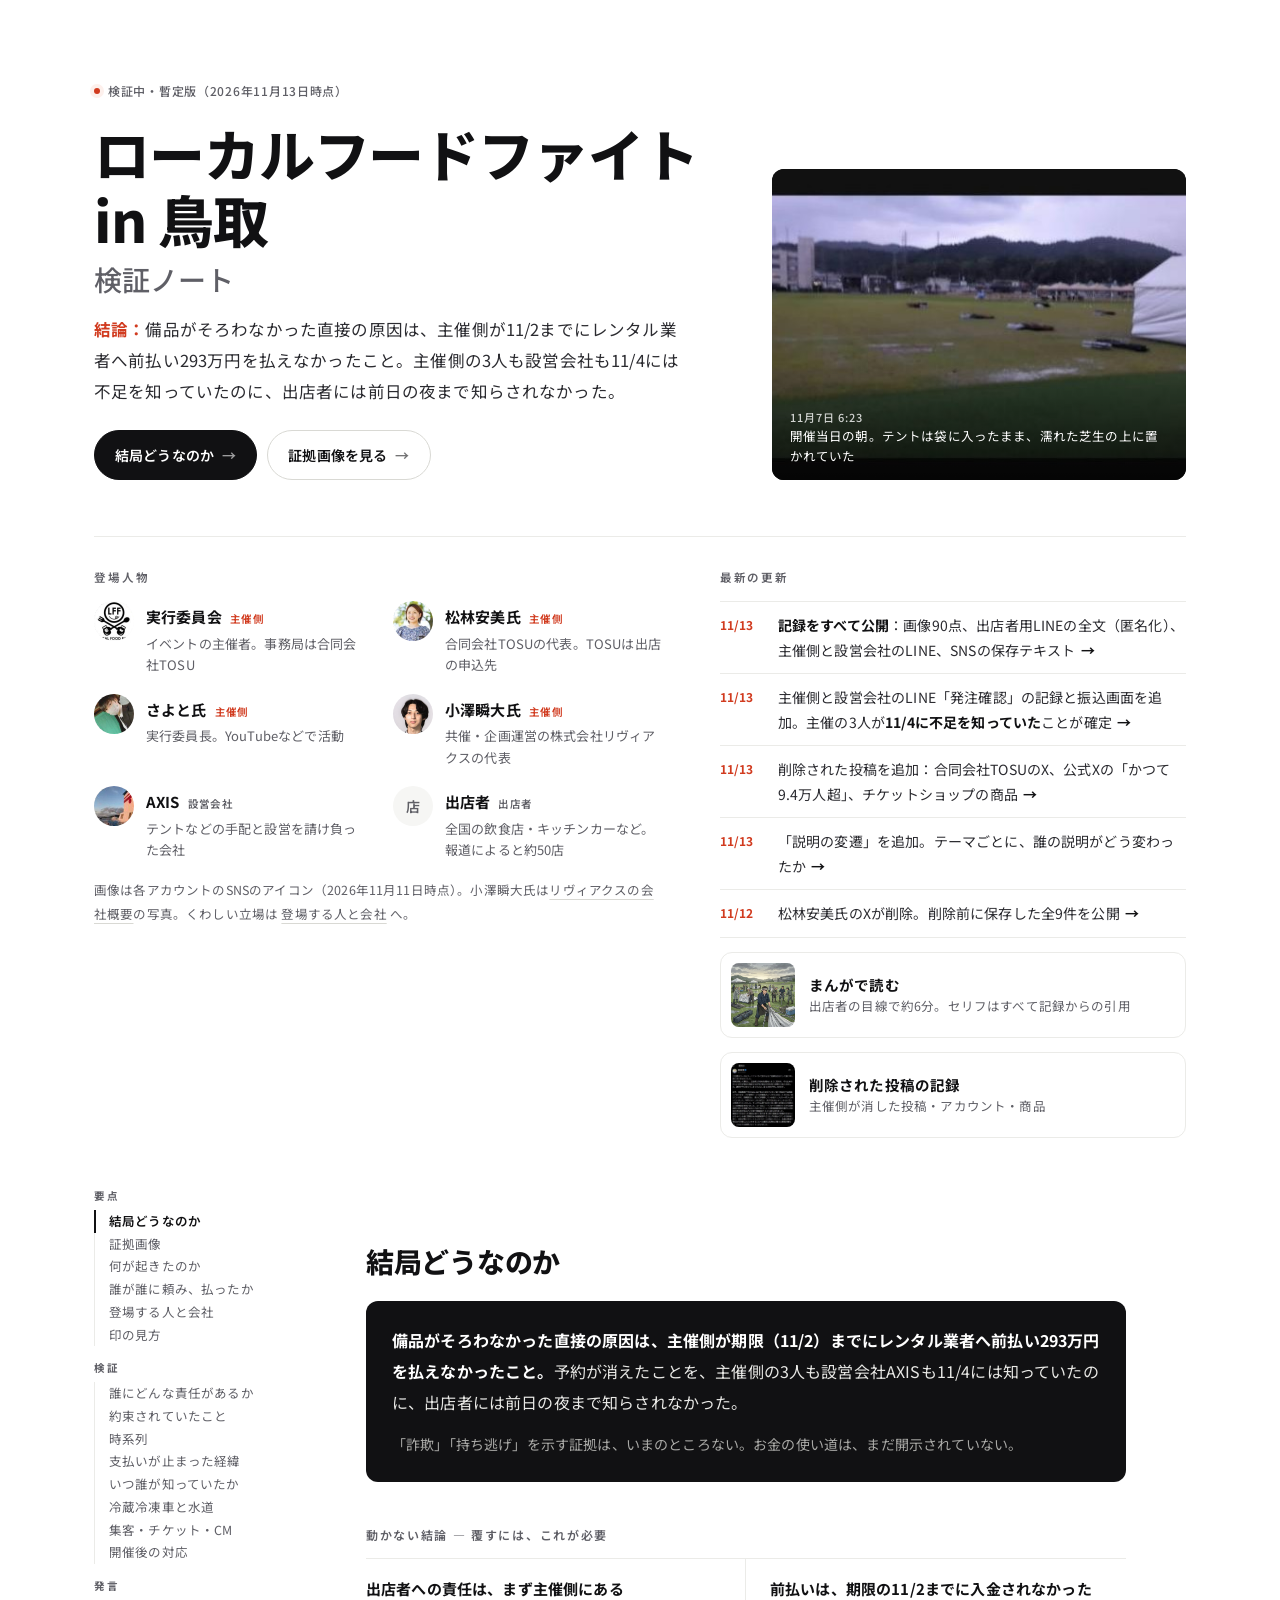
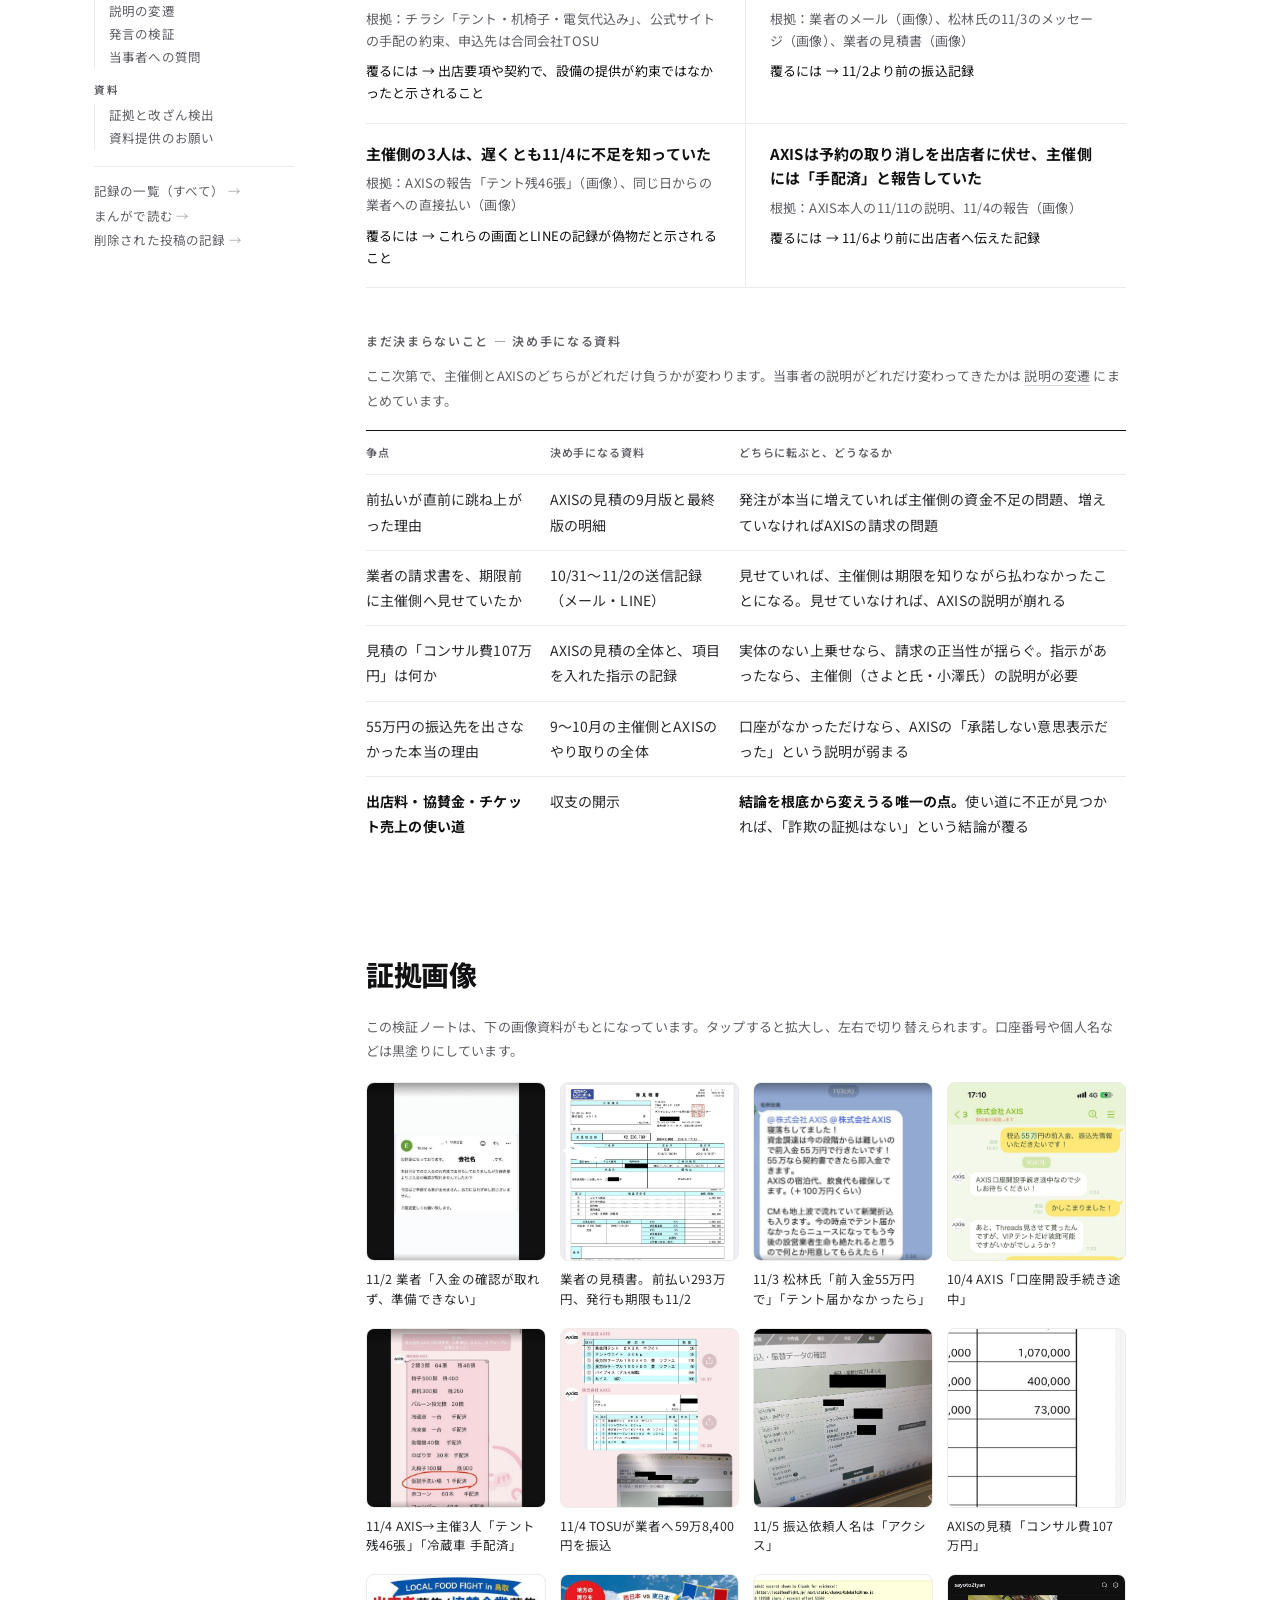
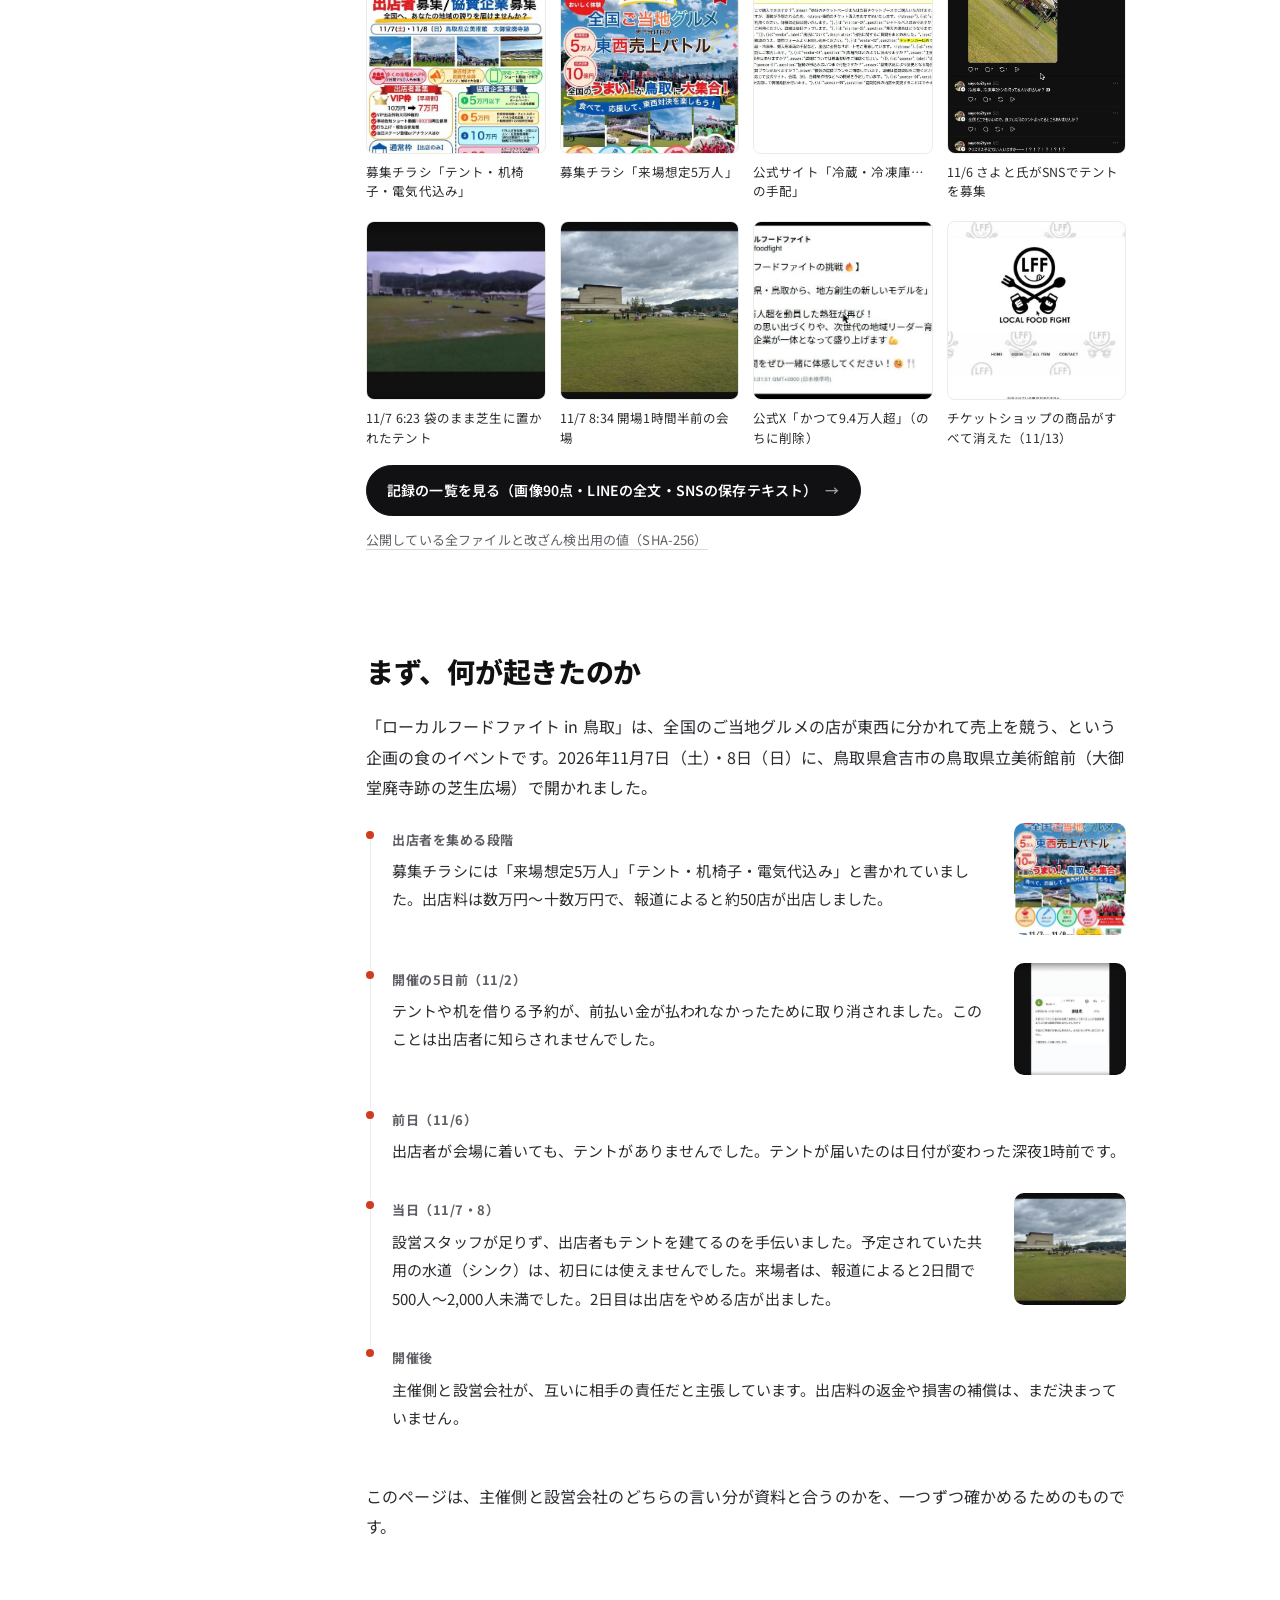
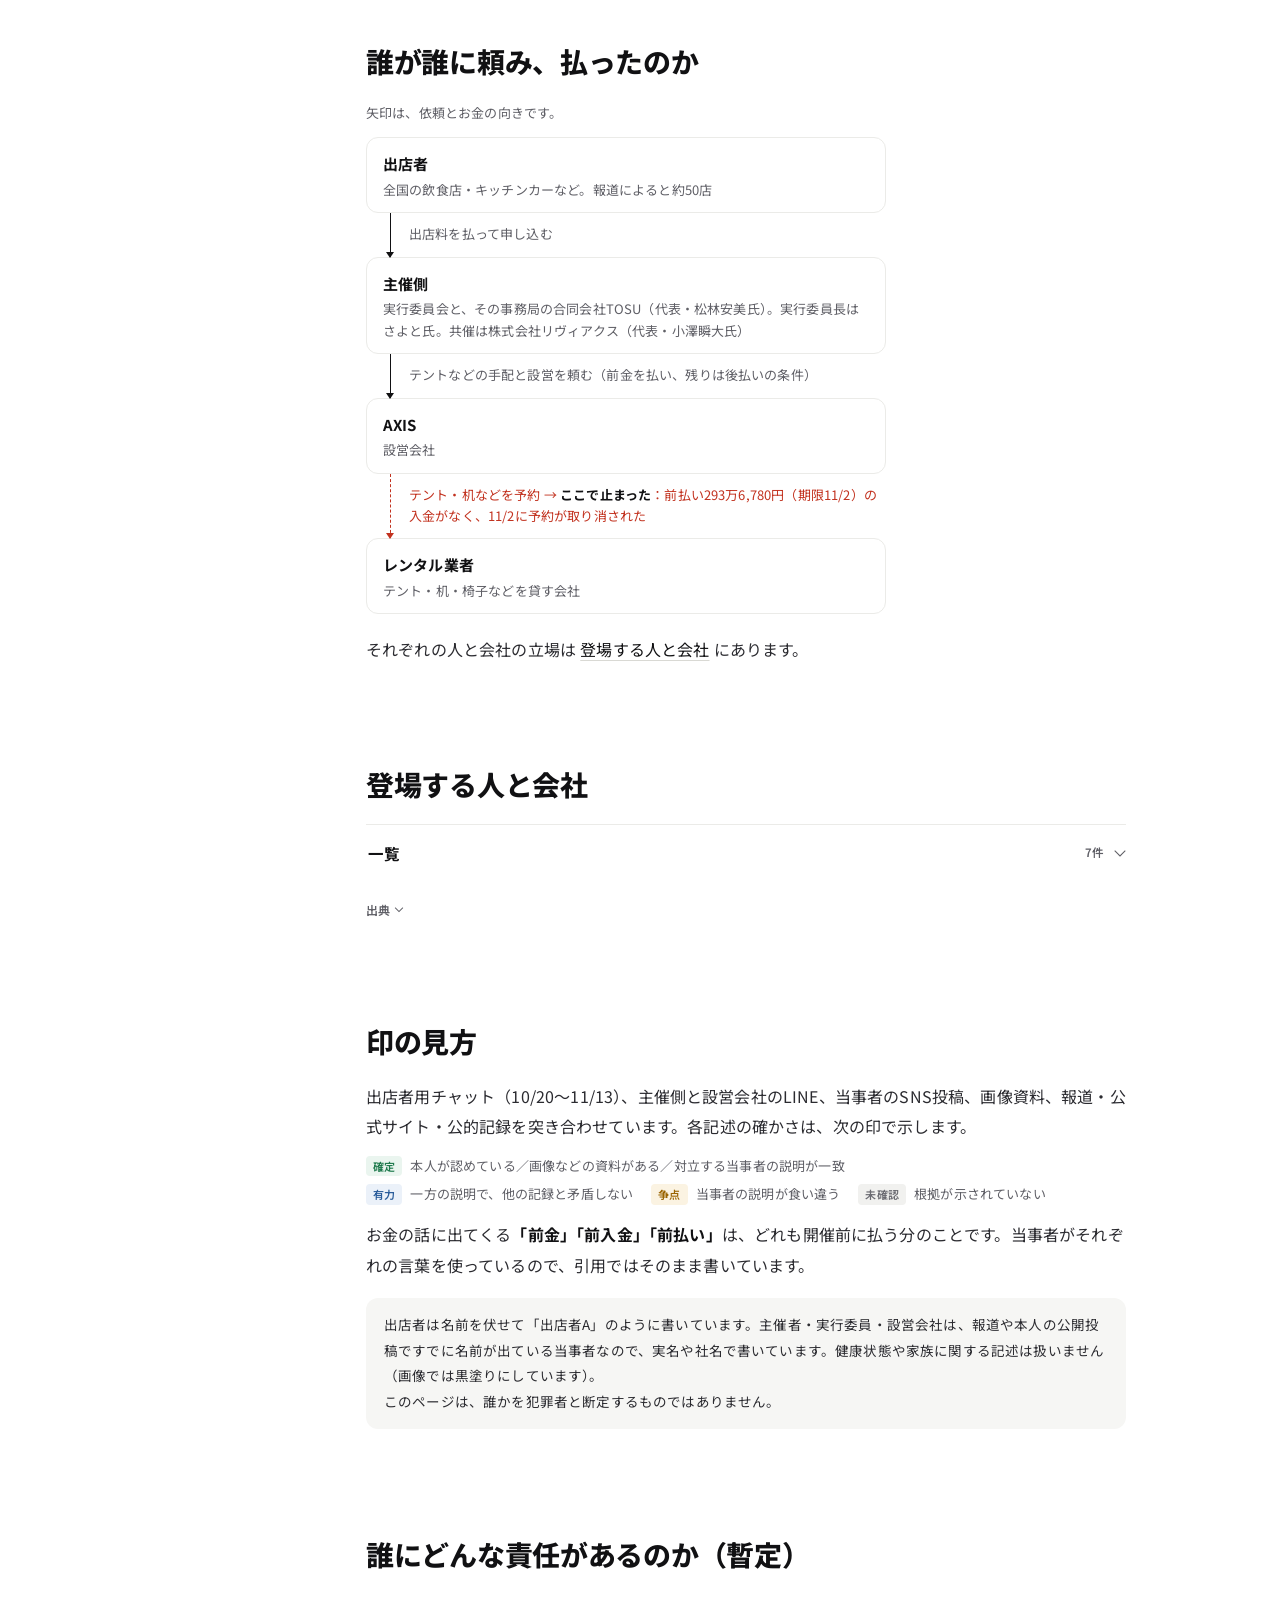
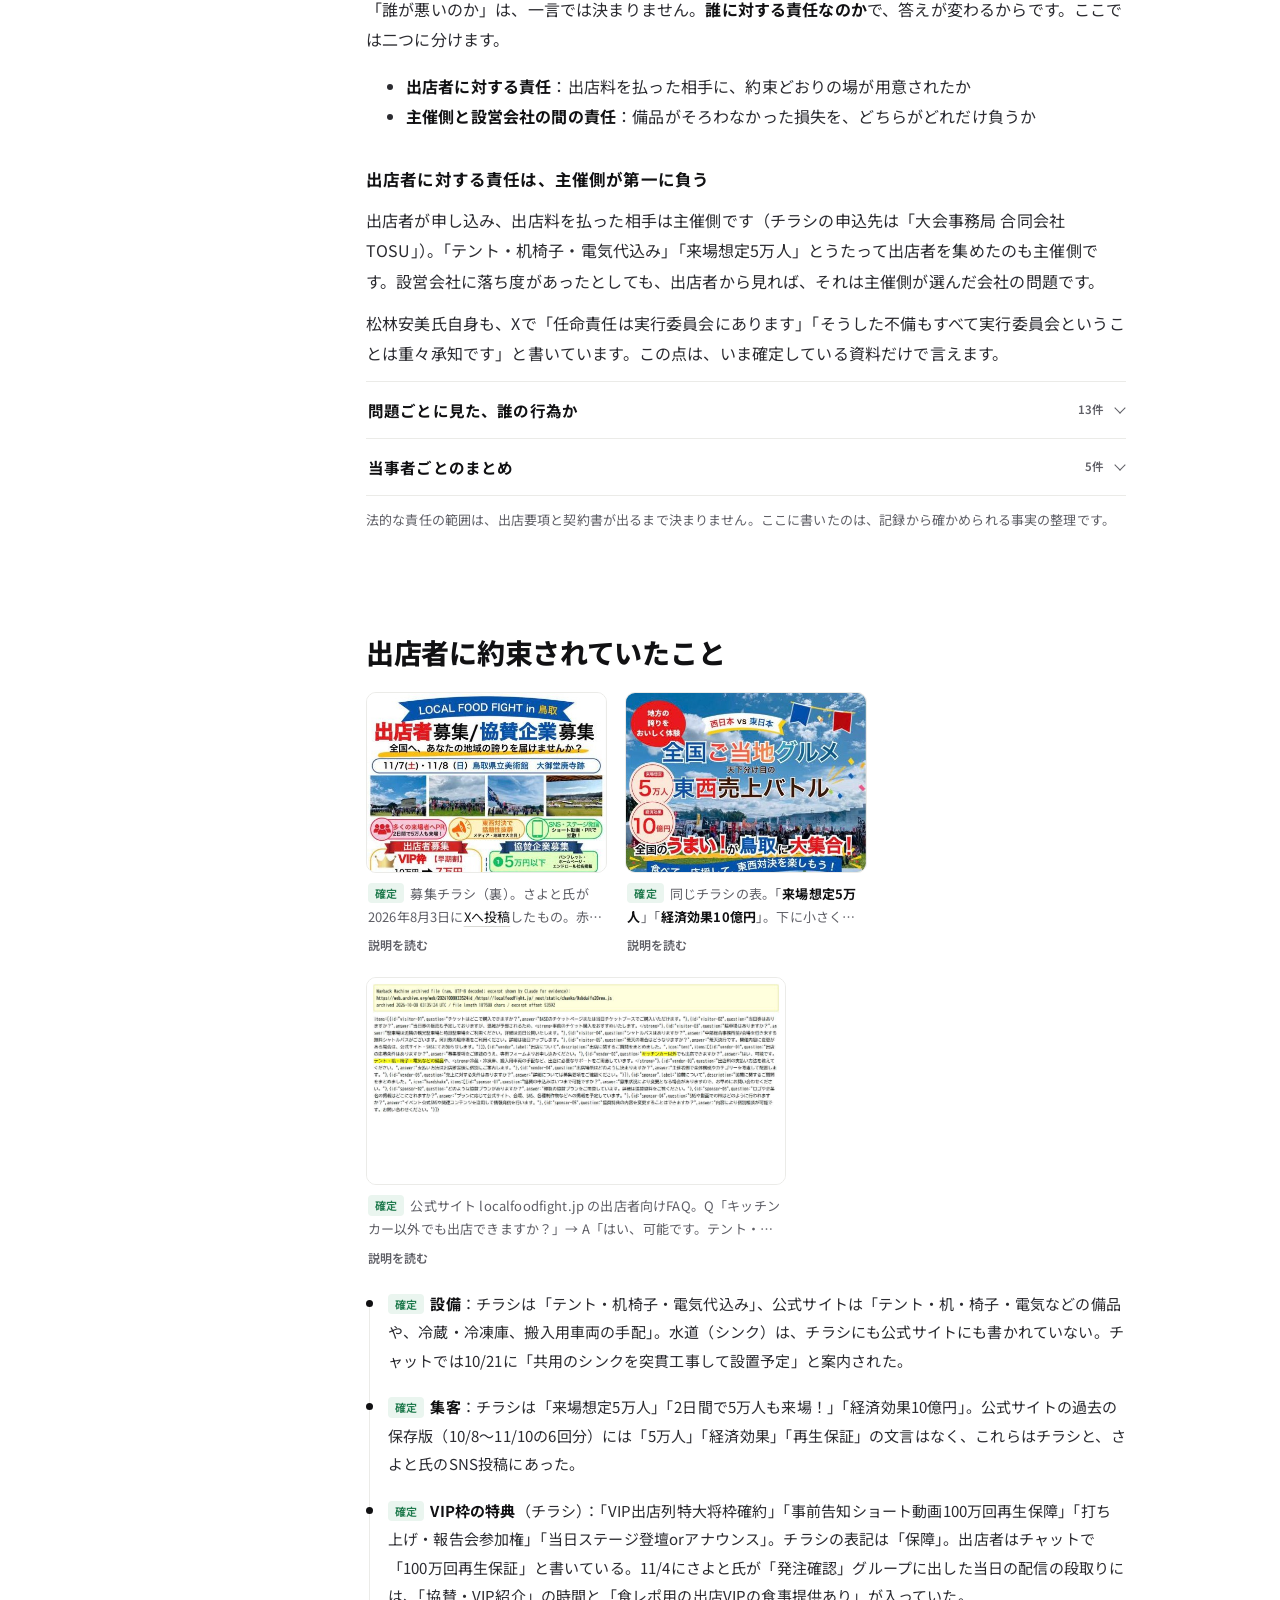
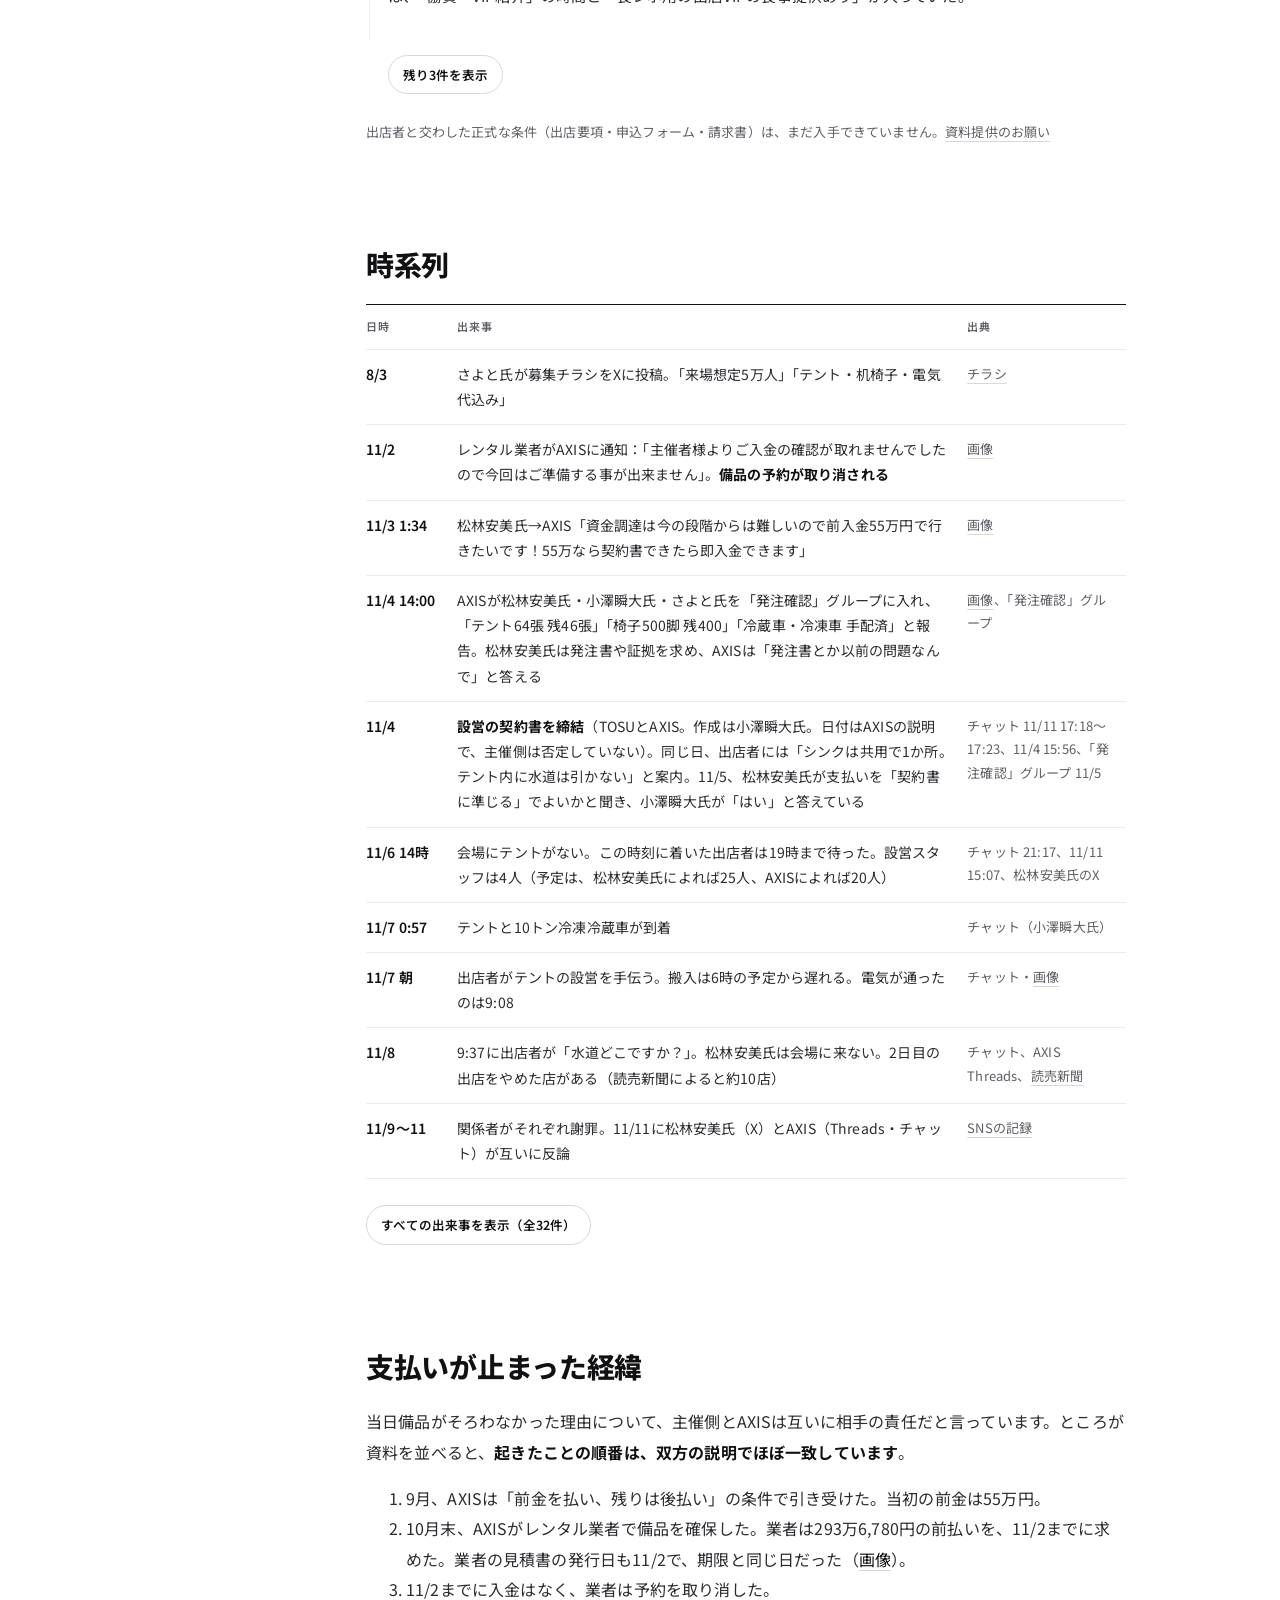
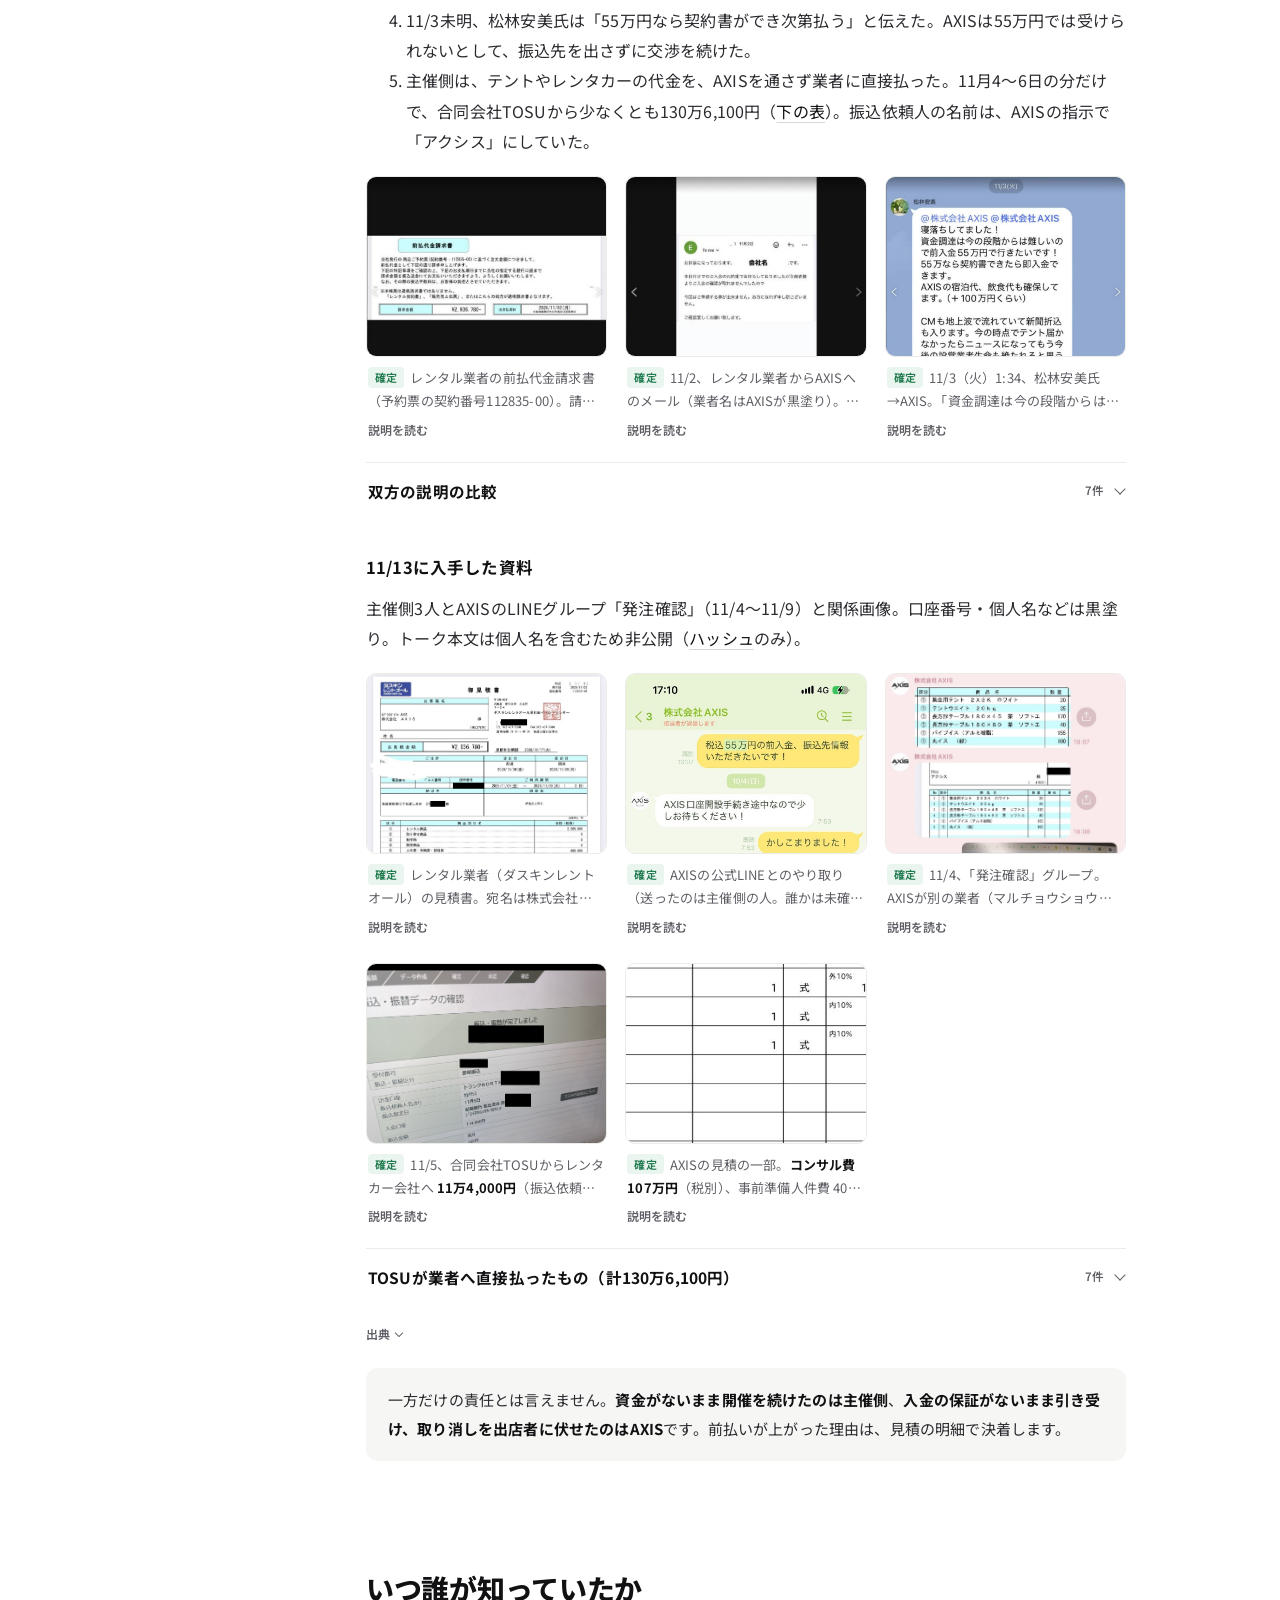
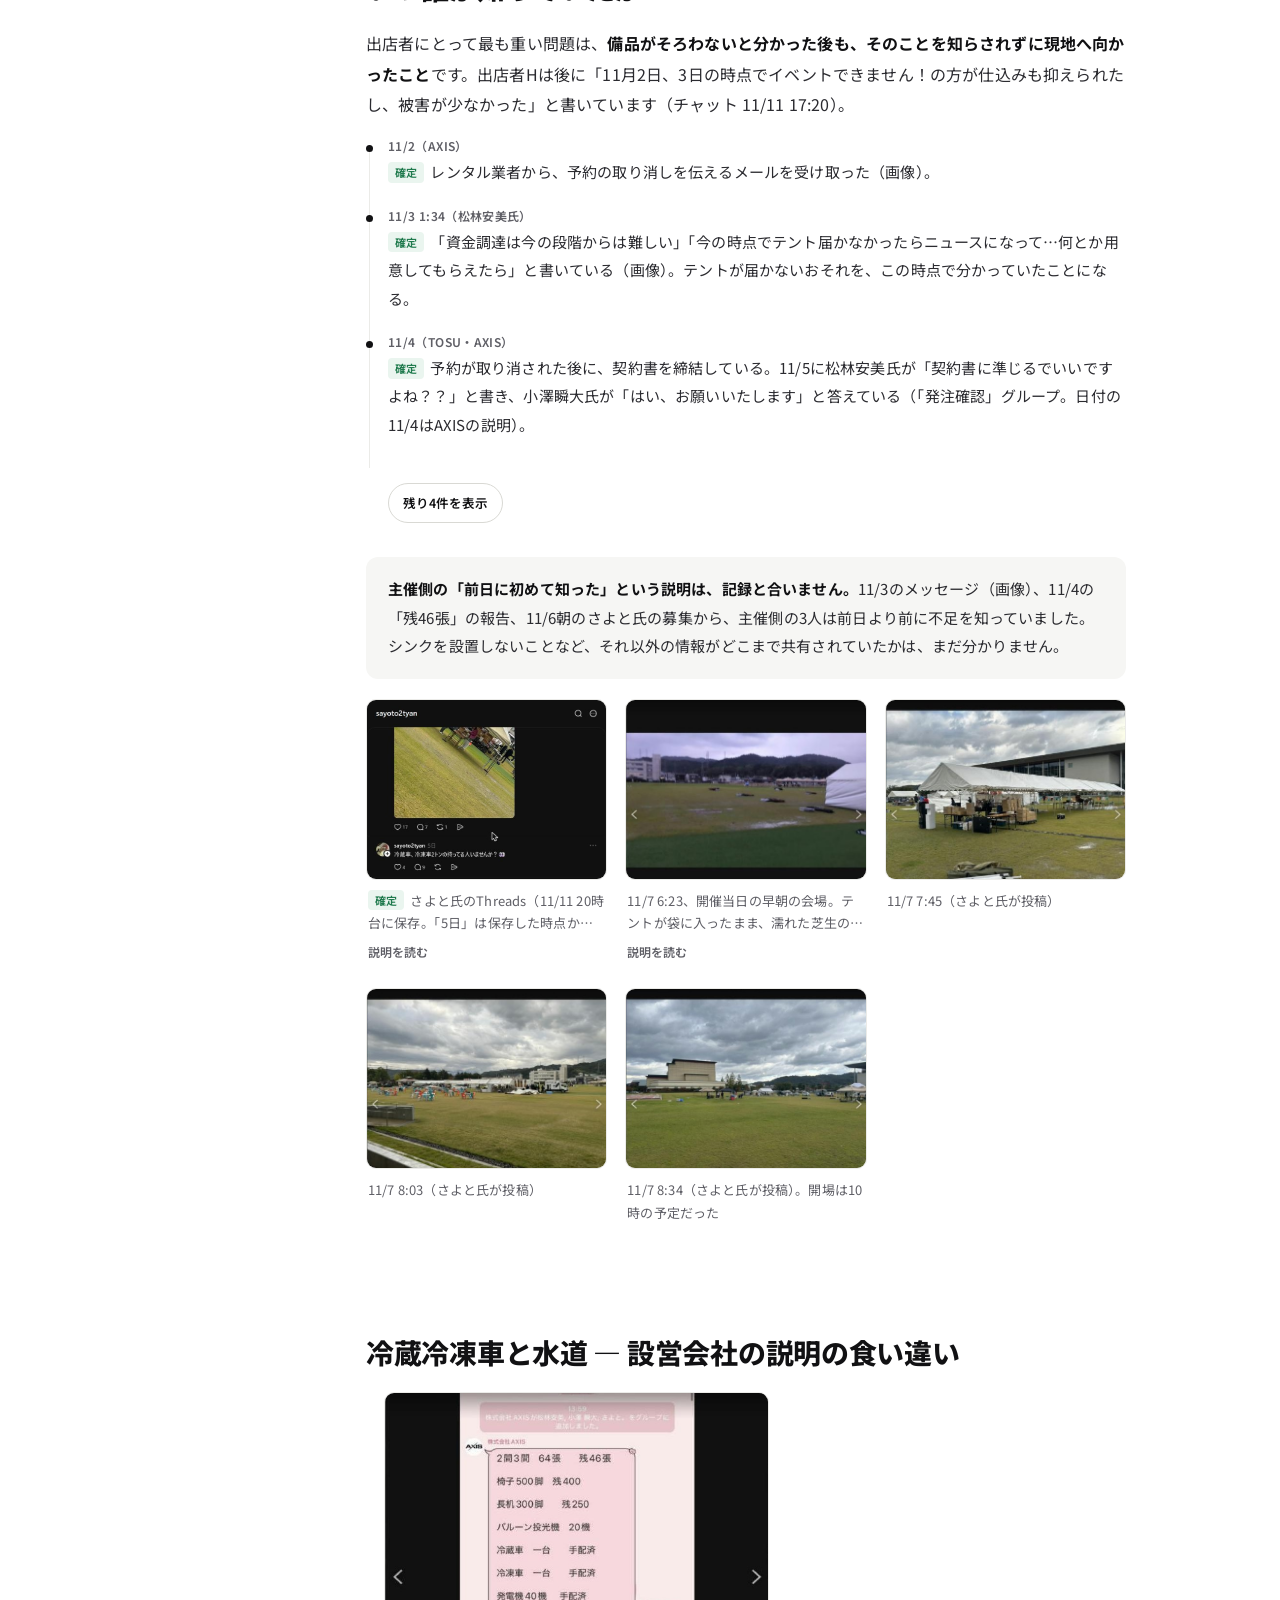
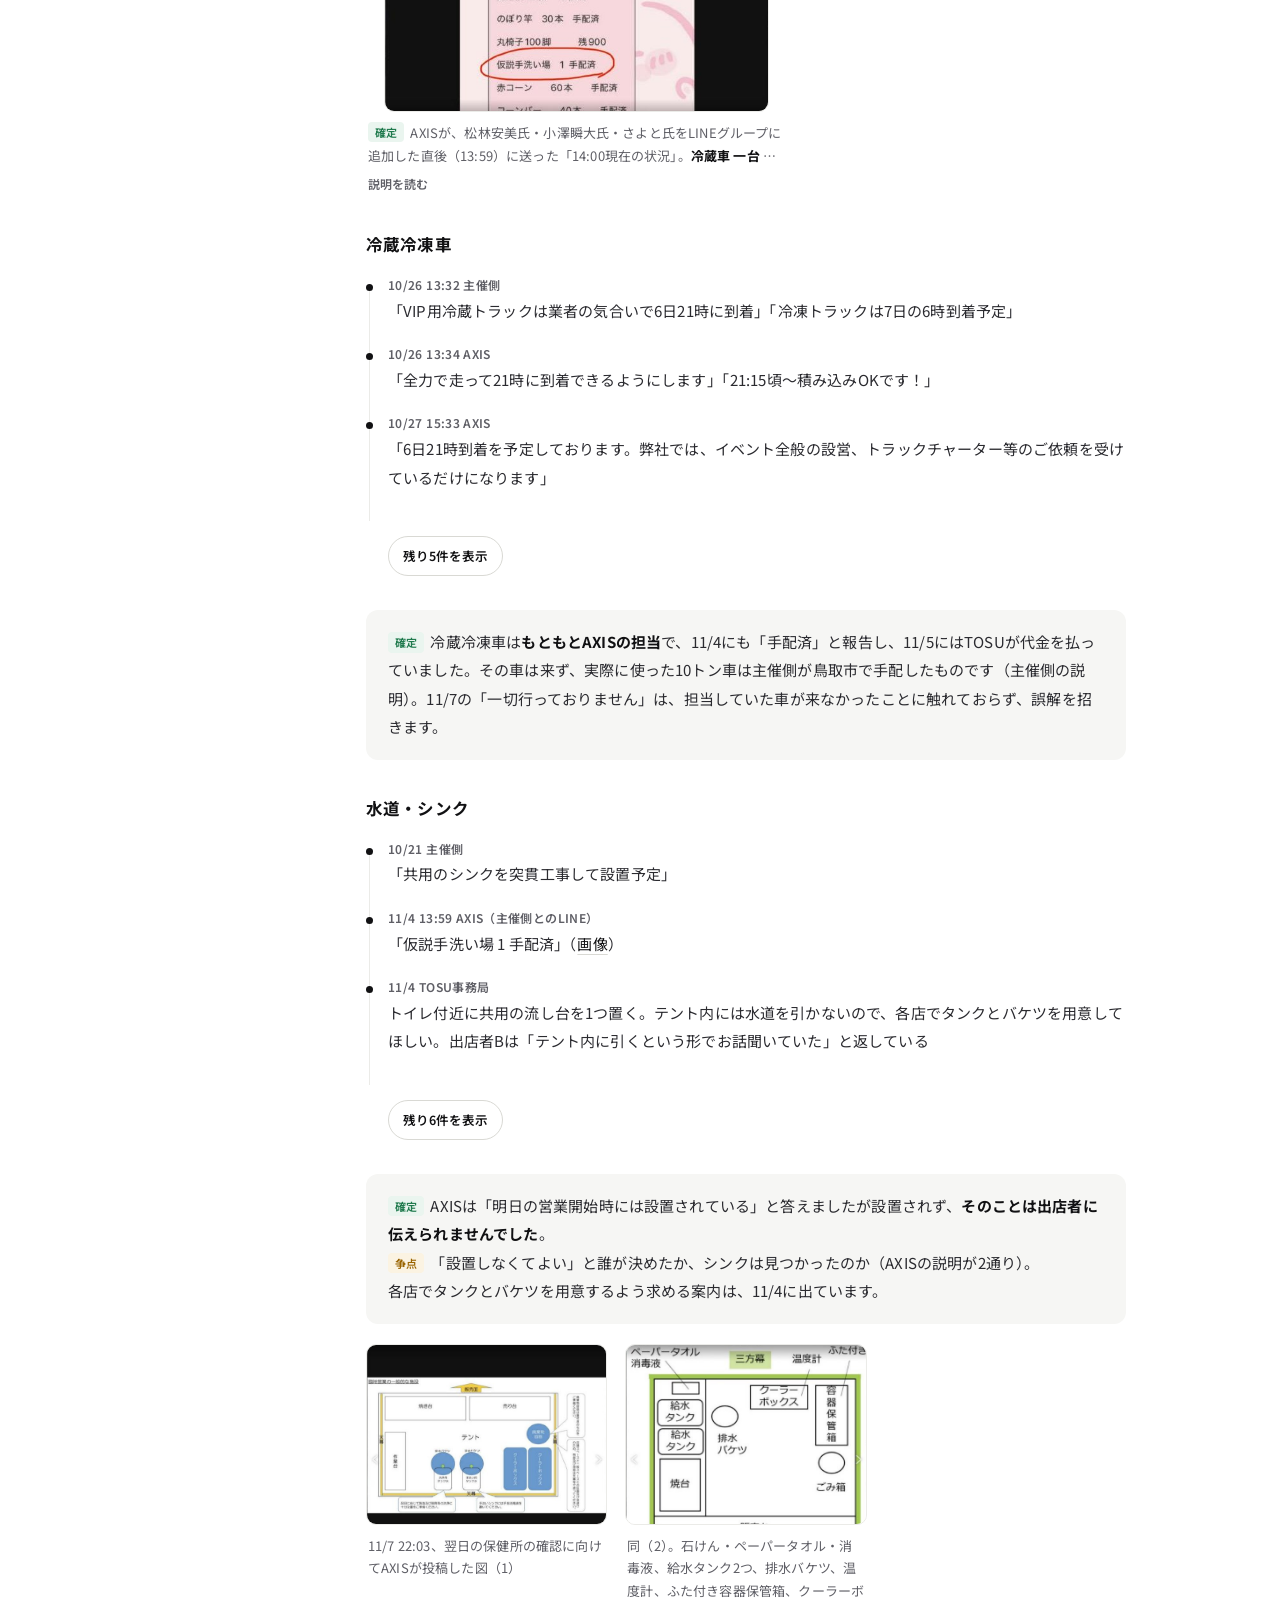
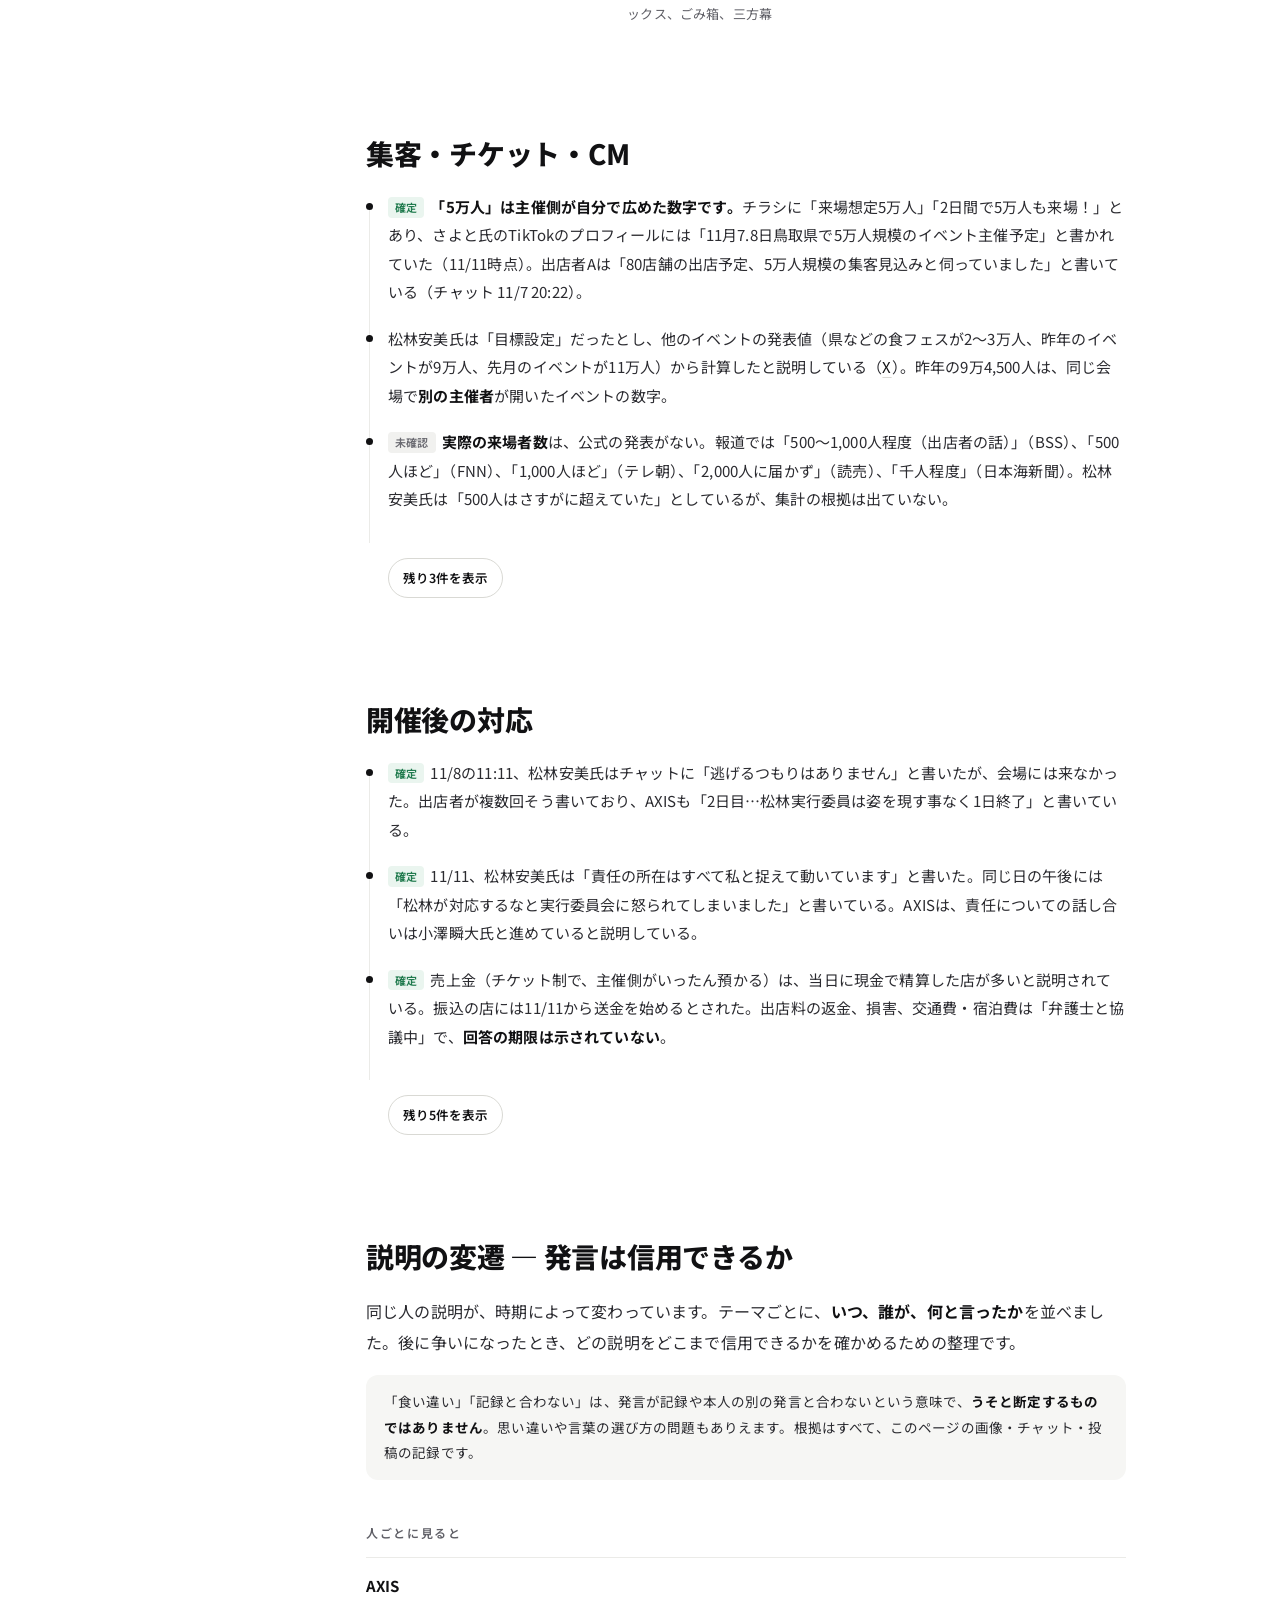
==== commit 048a8c29: "記録をすべて公開し、目次を全節に対応、小澤瞬大氏の写真を追加 - 「記録の一覧」ページを新設：画像90点（拡大表示つき）、出店者用LINEの全文709件（主催側・設営会社以外は記号に匿名化、キーワード" ====
--- a/index.html
+++ b/index.html
@@ -35,7 +35,7 @@
 <link rel="preconnect" href="https://fonts.googleapis.com">
 <link rel="preconnect" href="https://fonts.gstatic.com" crossorigin>
 <link href="https://fonts.googleapis.com/css2?family=Noto+Sans+JP:wght@400;500;700;900&display=swap" rel="stylesheet">
-<link rel="stylesheet" href="style.css?v=15">
+<link rel="stylesheet" href="style.css?v=18">
 </head>
 <body>
 <!-- Google Tag Manager (noscript) -->
@@ -62,15 +62,16 @@
         <li><img src="img/cast_lff.jpg" alt="" width="160" height="160"><div><b>実行委員会</b><span class="side">主催側</span><p>イベントの主催者。事務局は合同会社TOSU</p></div></li>
         <li><img src="img/cast_matsubayashi.jpg" alt="" width="160" height="160"><div><b>松林安美氏</b><span class="side">主催側</span><p>合同会社TOSUの代表。TOSUは出店の申込先</p></div></li>
         <li><img src="img/cast_sayoto.jpg" alt="" width="160" height="160"><div><b>さよと氏</b><span class="side">主催側</span><p>実行委員長。YouTubeなどで活動</p></div></li>
-        <li><i aria-hidden="true">小</i><div><b>小澤瞬大氏</b><span class="side">主催側</span><p>共催・企画運営の株式会社リヴィアクスの代表</p></div></li>
+        <li><img src="img/cast_ozawa.jpg" alt="" width="160" height="160"><div><b>小澤瞬大氏</b><span class="side">主催側</span><p>共催・企画運営の株式会社リヴィアクスの代表</p></div></li>
         <li><img src="img/cast_axis.jpg" alt="" width="160" height="160"><div><b>AXIS</b><span class="side alt">設営会社</span><p>テントなどの手配と設営を請け負った会社</p></div></li>
         <li><i aria-hidden="true">店</i><div><b>出店者</b><span class="side alt">出店者</span><p>全国の飲食店・キッチンカーなど。報道によると約50店</p></div></li>
       </ul>
-      <p class="credit">画像は各アカウントのSNSのアイコン（2026年11月11日時点）。くわしい立場は <a href="#people">登場する人と会社</a> へ。</p>
+      <p class="credit">画像は各アカウントのSNSのアイコン（2026年11月11日時点）。小澤瞬大氏は<a href="https://reviax.co.jp/company">リヴィアクスの会社概要</a>の写真。くわしい立場は <a href="#people">登場する人と会社</a> へ。</p>
     </div>
     <div class="story">
       <h2>最新の更新</h2>
       <ul class="updates">
+        <li><time>11/13</time><b>記録をすべて公開</b>：画像90点、出店者用LINEの全文（匿名化）、主催側と設営会社のLINE、SNSの保存テキスト <a href="records.html">→</a></li>
         <li><time>11/13</time>主催側と設営会社のLINE「発注確認」の記録と振込画面を追加。主催の3人が<b>11/4に不足を知っていた</b>ことが確定 <a href="#knew">→</a></li>
         <li><time>11/13</time>削除された投稿を追加：合同会社TOSUのX、公式Xの「かつて9.4万人超」、チケットショップの商品 <a href="deleted.html#tosu-x">→</a></li>
         <li><time>11/13</time>「説明の変遷」を追加。テーマごとに、誰の説明がどう変わったか <a href="#credibility">→</a></li>
@@ -87,24 +88,41 @@
   <details open>
   <summary>目次</summary>
   <div>
+  <p class="toc-g">要点</p>
   <ol>
     <li><a href="#focus">結局どうなのか</a></li>
     <li><a href="#gallery">証拠画像</a></li>
     <li><a href="#overview">何が起きたのか</a></li>
+    <li><a href="#quick">誰が誰に頼み、払ったか</a></li>
+    <li><a href="#people">登場する人と会社</a></li>
+    <li><a href="#about">印の見方</a></li>
+  </ol>
+  <p class="toc-g">検証</p>
+  <ol>
+    <li><a href="#responsibility">誰にどんな責任があるか</a></li>
+    <li><a href="#promises">約束されていたこと</a></li>
     <li><a href="#timeline">時系列</a></li>
     <li><a href="#money">支払いが止まった経緯</a></li>
     <li><a href="#knew">いつ誰が知っていたか</a></li>
     <li><a href="#equip">冷蔵冷凍車と水道</a></li>
-    <li><a href="#responsibility">誰にどんな責任があるか</a></li>
+    <li><a href="#crowd">集客・チケット・CM</a></li>
+    <li><a href="#after">開催後の対応</a></li>
+  </ol>
+  <p class="toc-g">発言</p>
+  <ol>
+    <li><a href="#credibility">説明の変遷</a></li>
     <li><a href="#claims">発言の検証</a></li>
-    <li><a href="#credibility">説明の変遷</a></li>
     <li><a href="#questions">当事者への質問</a></li>
+  </ol>
+  <p class="toc-g">資料</p>
+  <ol>
+    <li><a href="#evidence">証拠と改ざん検出</a></li>
     <li><a href="#contribute">資料提供のお願い</a></li>
   </ol>
   <ul class="toc-sub">
+    <li><a href="records.html">記録の一覧（すべて）</a></li>
     <li><a href="manga.html">まんがで読む</a></li>
     <li><a href="deleted.html">削除された投稿の記録</a></li>
-    <li><a href="evidence/index.html">証拠ファイル一覧</a></li>
   </ul>
   </div>
   </details>
@@ -160,6 +178,7 @@
   <figure><img src="evidence/sns/deleted_20261113/lff_x_2109909971098120393_wayback.jpg" alt="公式X「かつて9.4万人超」（のちに削除）" loading="lazy"><figcaption>公式X「かつて9.4万人超」（のちに削除）</figcaption></figure>
   <figure><img src="evidence/sns/deleted_20261113/base_shop_20261113_top.jpg" alt="チケットショップの商品がすべて消えた（11/13）" loading="lazy"><figcaption>チケットショップの商品がすべて消えた（11/13）</figcaption></figure>
 </div>
+<div class="cta" style="margin-top:6px"><a class="btn primary" href="records.html">記録の一覧を見る（画像90点・LINEの全文・SNSの保存テキスト）</a></div>
 <p class="src"><a href="evidence/index.html">公開している全ファイルと改ざん検出用の値（SHA-256）</a></p>
 </section>
 
@@ -208,7 +227,7 @@
 </section>
 
 <section id="about">
-<h2>このページの読み方</h2>
+<h2>印の見方</h2>
 <p>出店者用チャット（10/20〜11/13）、主催側と設営会社のLINE、当事者のSNS投稿、画像資料、報道・公式サイト・公的記録を突き合わせています。各記述の確かさは、次の印で示します。</p>
 
 <div class="legend">
@@ -740,6 +759,6 @@
 </footer>
 </main>
 </div>
-<script src="app.js?v=5" defer></script>
+<script src="app.js?v=7" defer></script>
 </body>
 </html>
--- a/style.css
+++ b/style.css
@@ -330,3 +330,14 @@
 main section > figure img{max-height:320px}
 @media (max-width:820px){main section > figure{max-width:none}}
 @media (max-width:820px){h1{font-size:clamp(26px,7.6vw,34px)}.btn{padding:10px 16px;font-size:13.5px}}
+nav.toc{padding-top:48px}
+nav.toc .toc-g{margin:16px 0 4px;font-size:10.5px;font-weight:700;letter-spacing:.18em;color:var(--muted)}
+nav.toc .toc-g:first-child{margin-top:0}
+nav.toc li a{padding:3px 0 3px 14px;font-size:12.5px}
+nav.toc a.active{padding-left:13px}
+nav.toc .toc-sub{margin-top:16px;padding-top:12px}
+@media (max-width:820px){nav.toc li a{padding:7px 0 7px 14px;font-size:13.5px}nav.toc .toc-g{margin-top:14px}}
+nav.toc{padding-top:32px;padding-bottom:24px}
+nav.toc .toc-g{margin-top:12px}
+nav.toc li a{padding-top:2px;padding-bottom:2px;line-height:1.5}
+nav.toc .toc-sub li a{padding-top:3px;padding-bottom:3px}
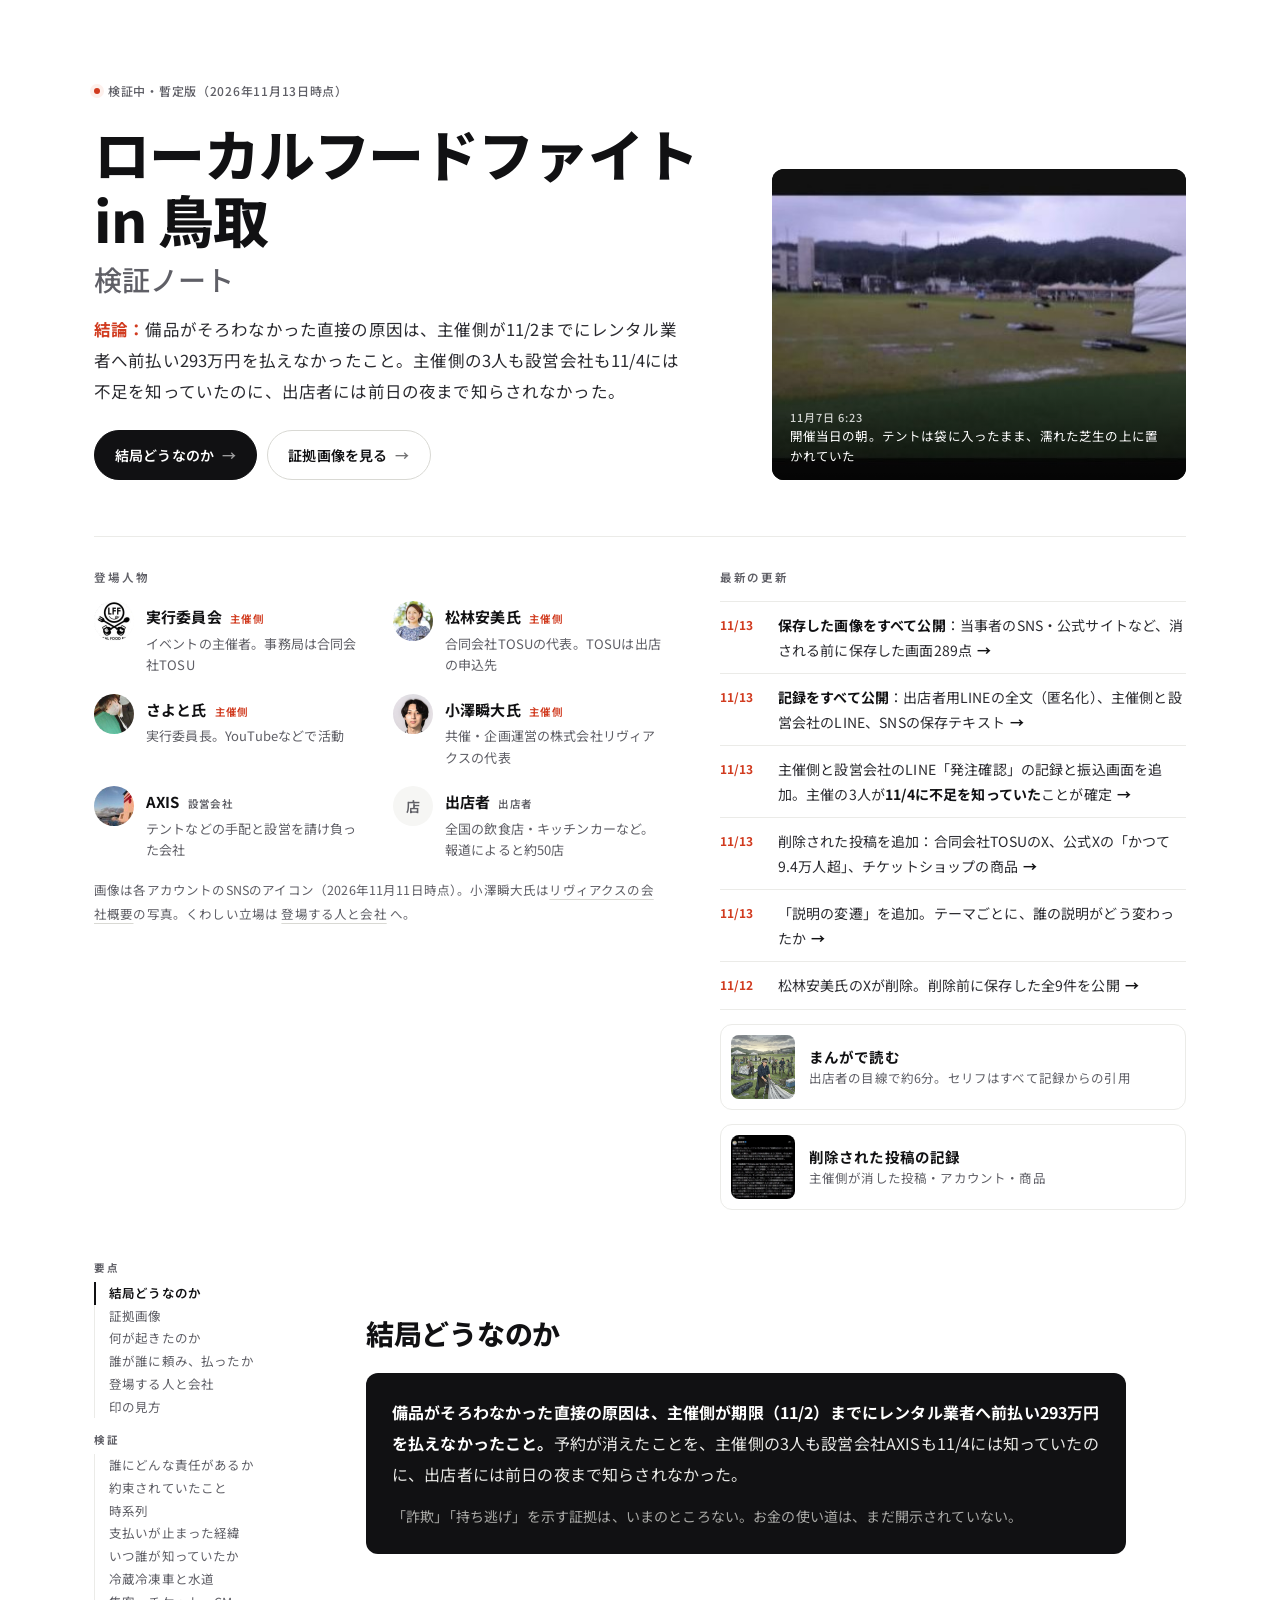
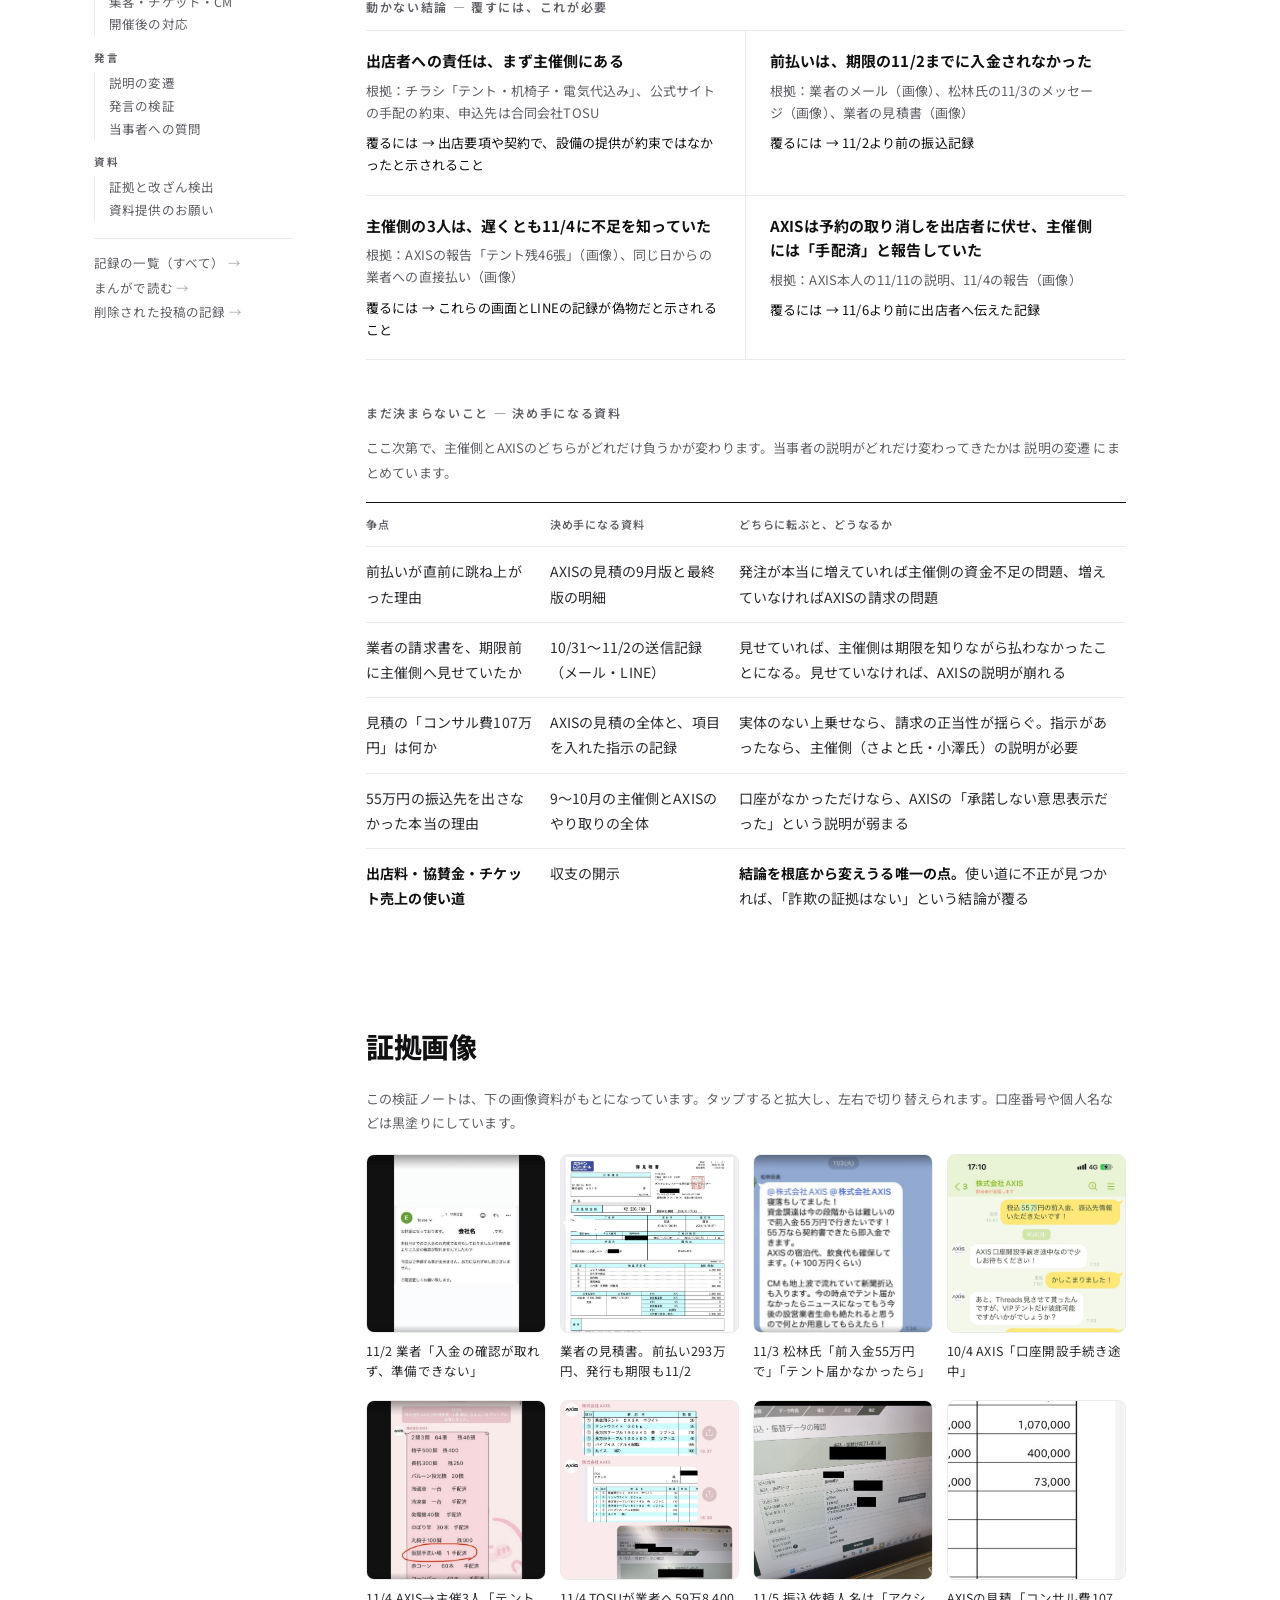
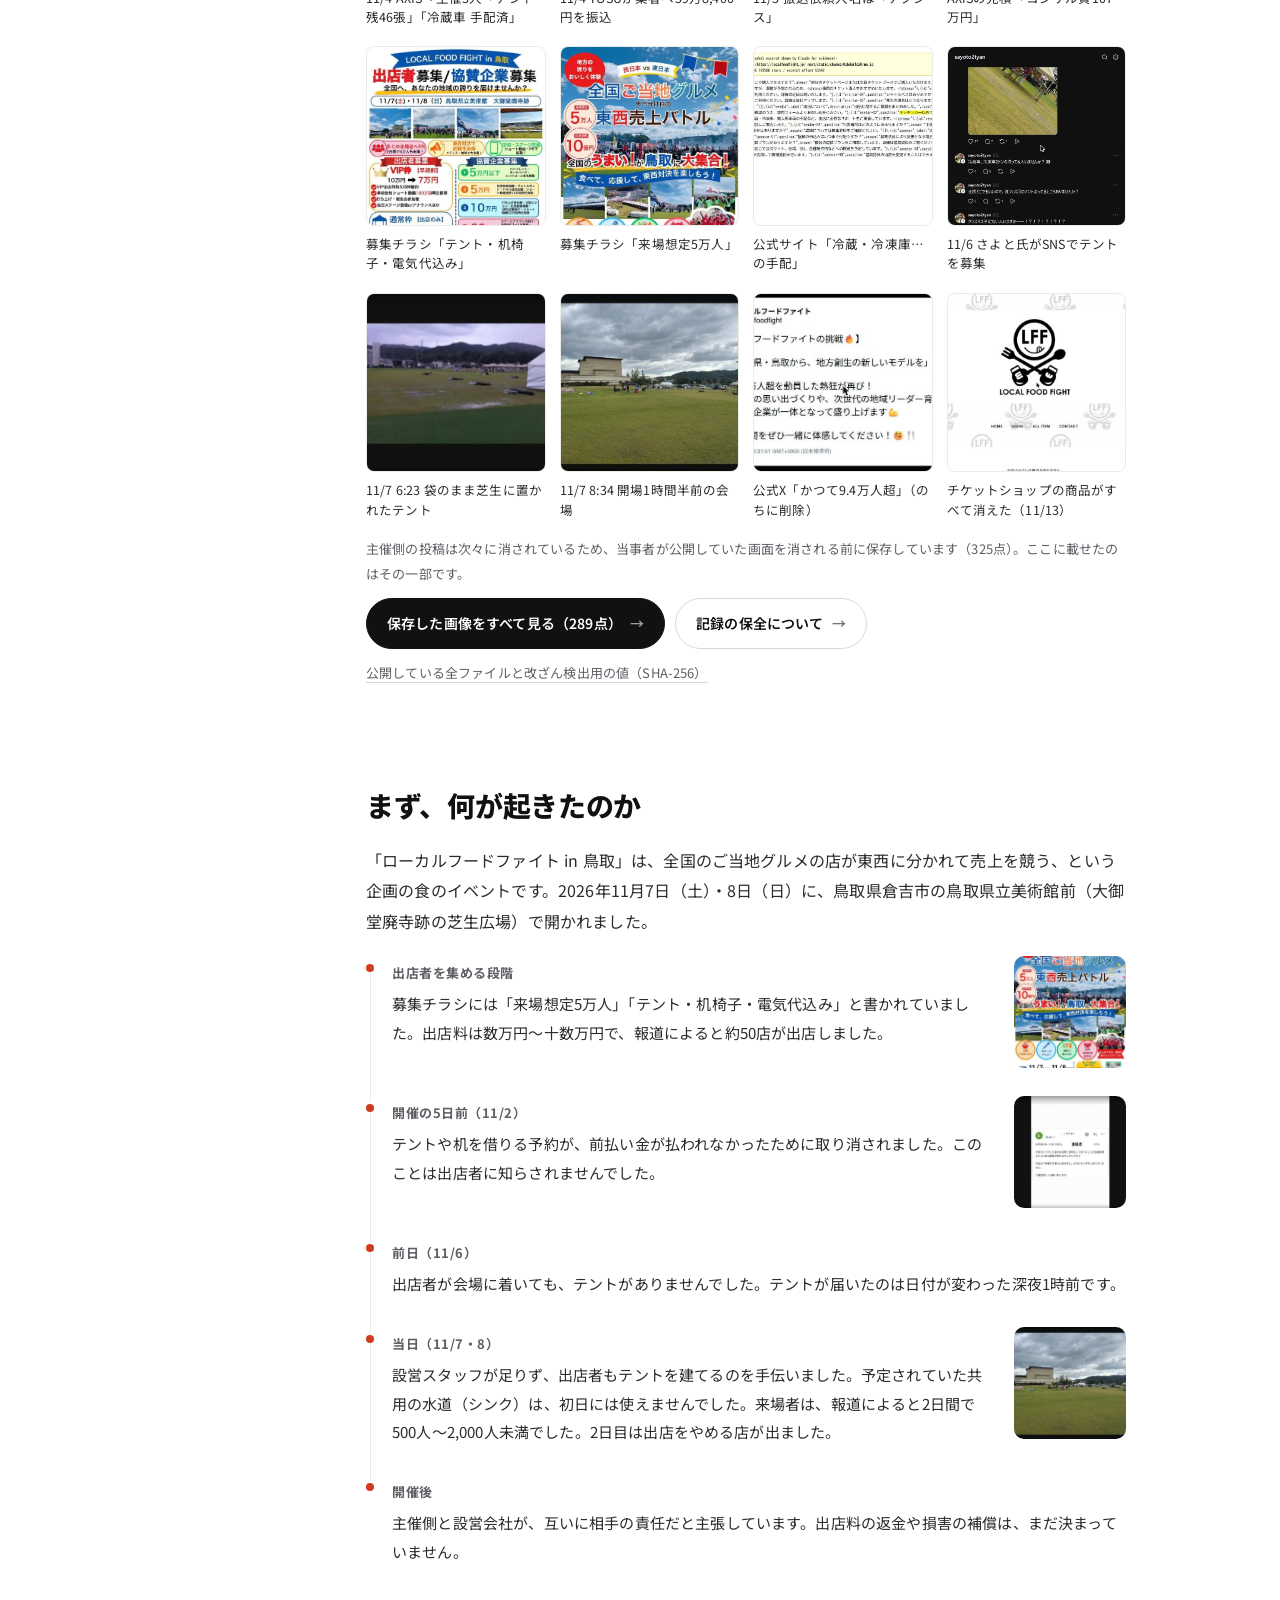
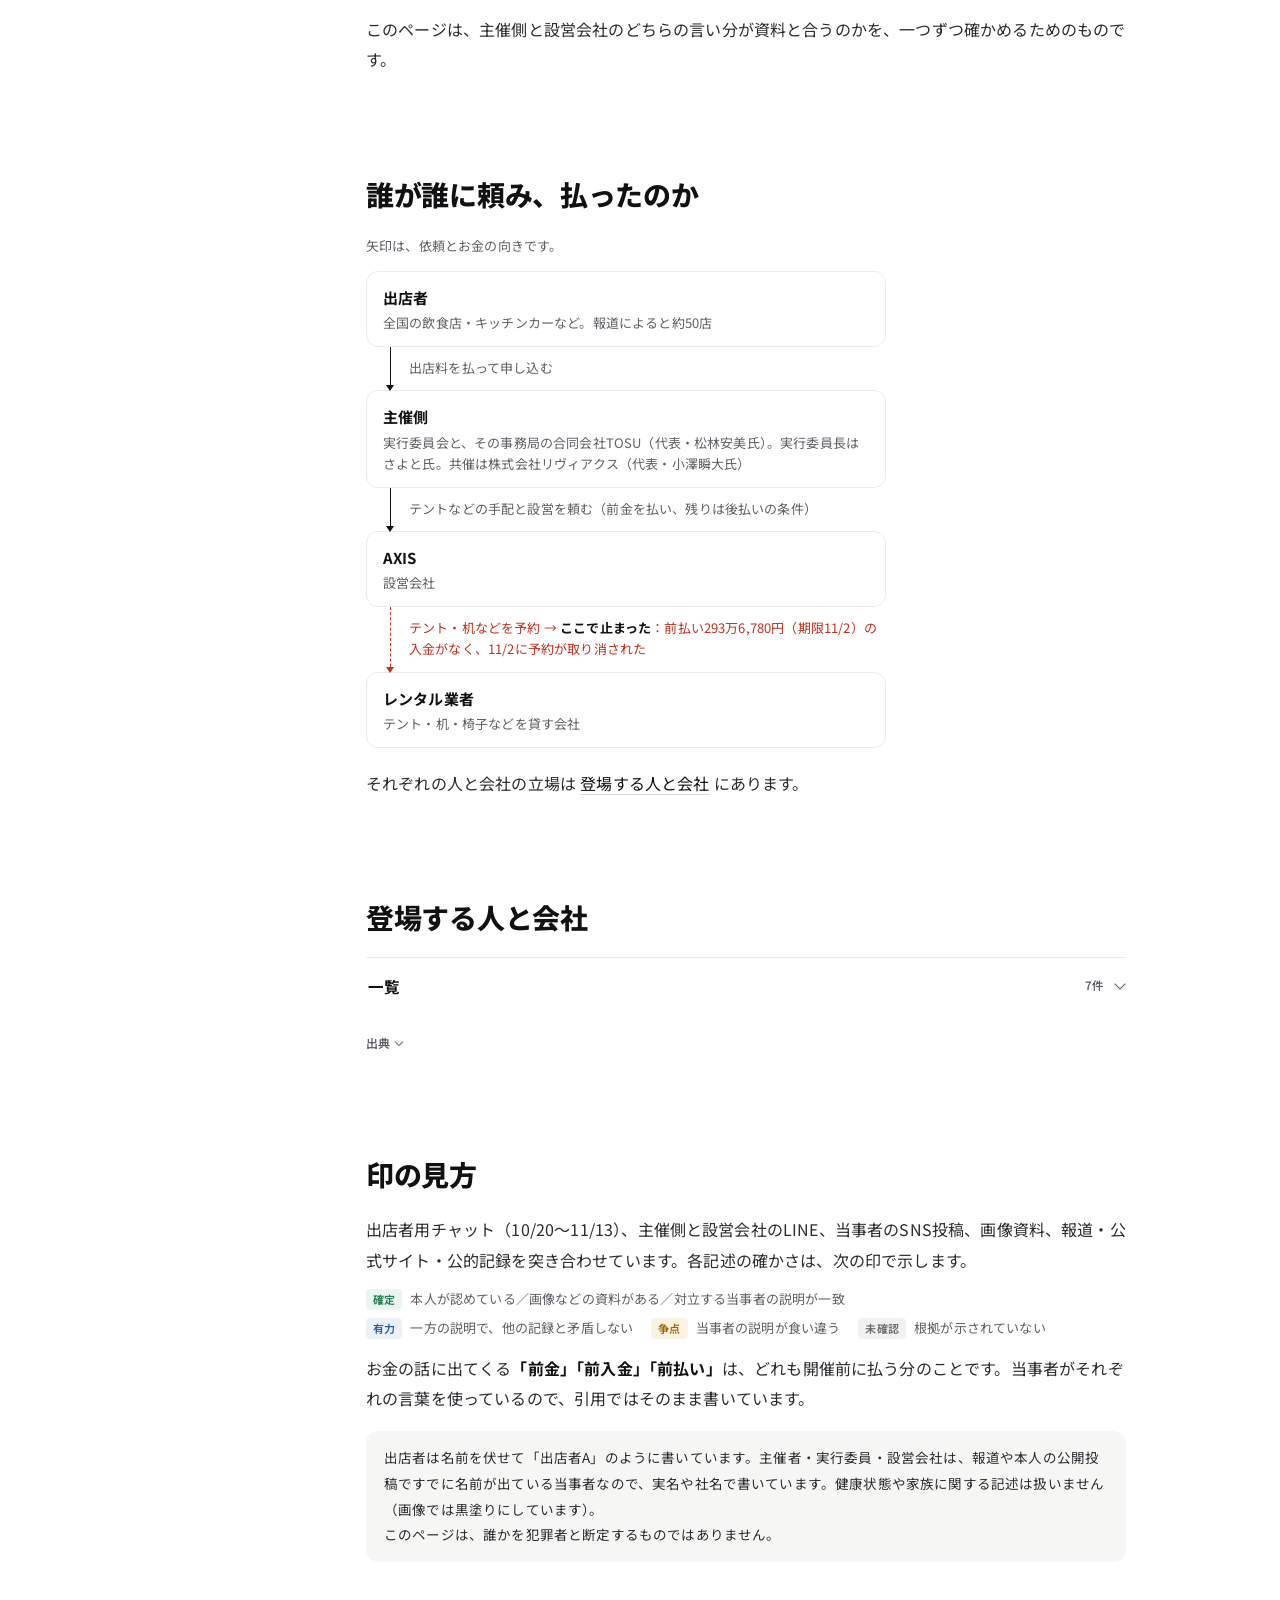
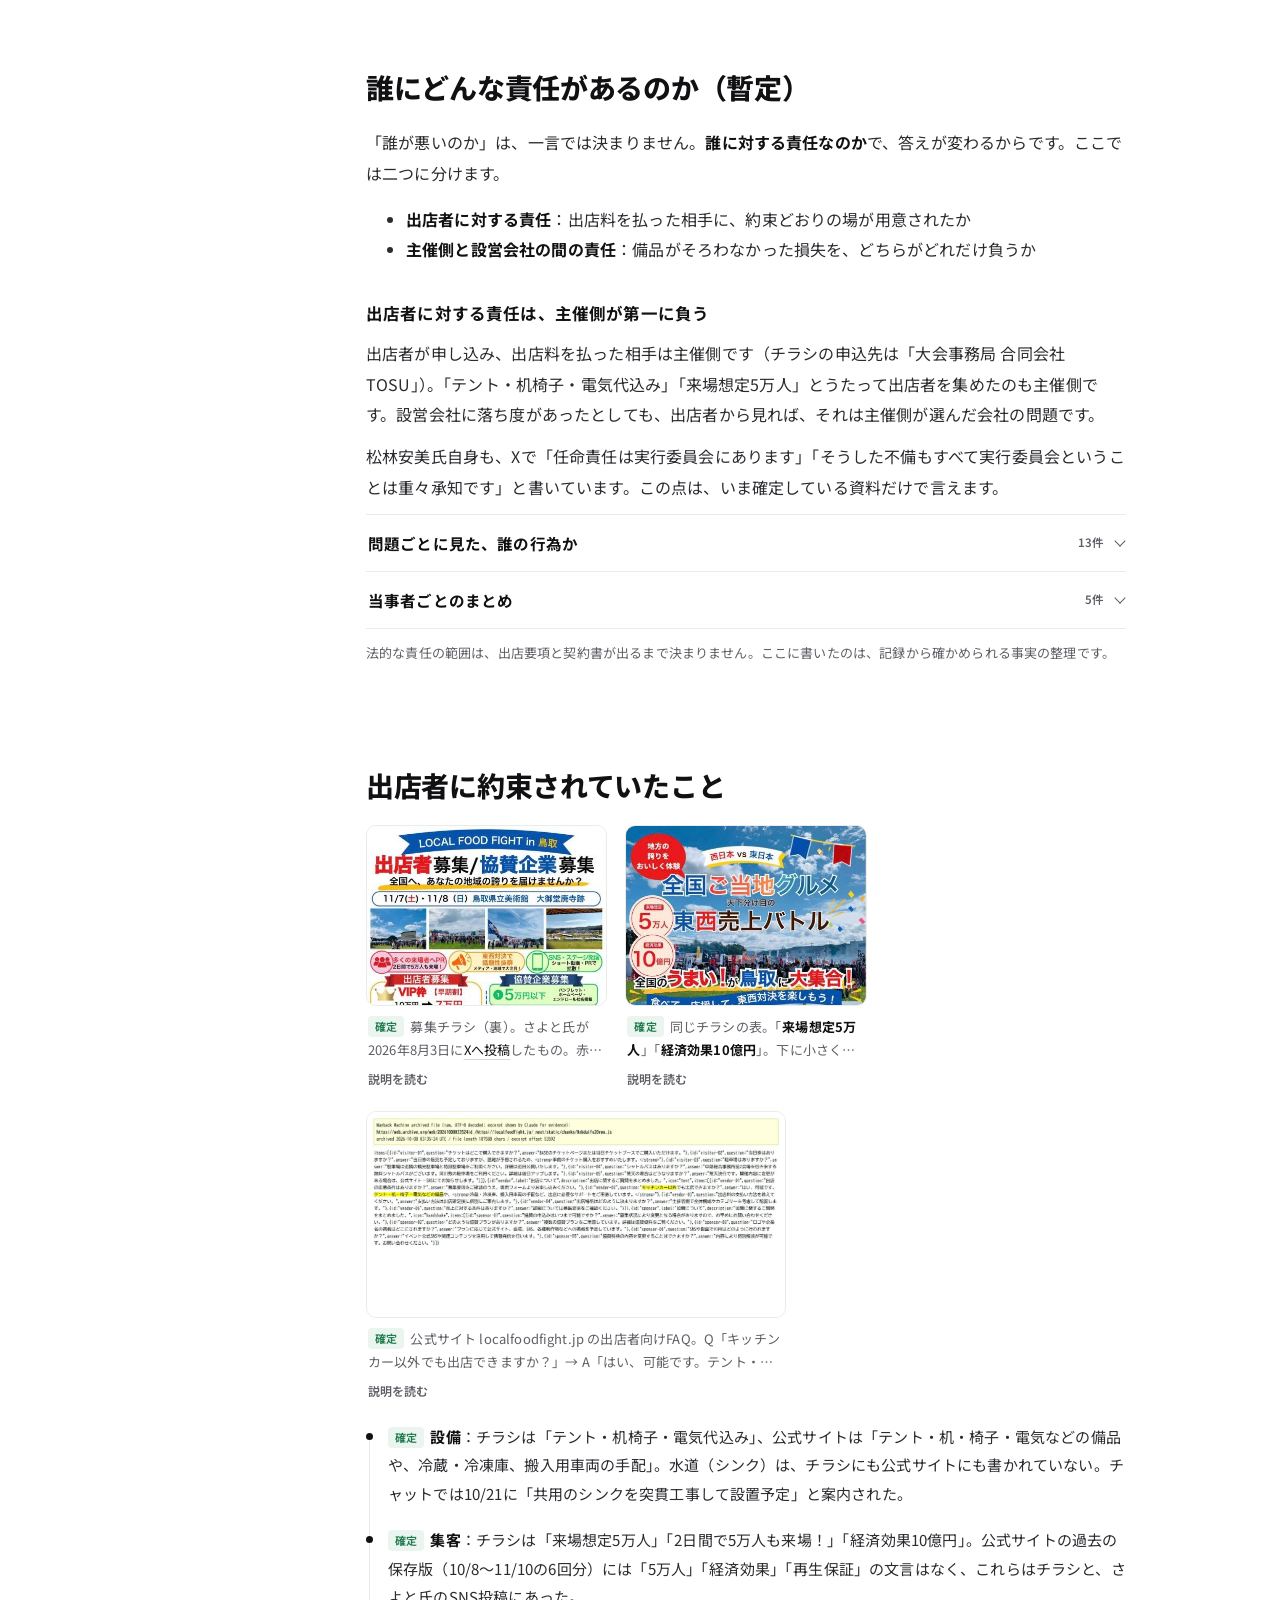
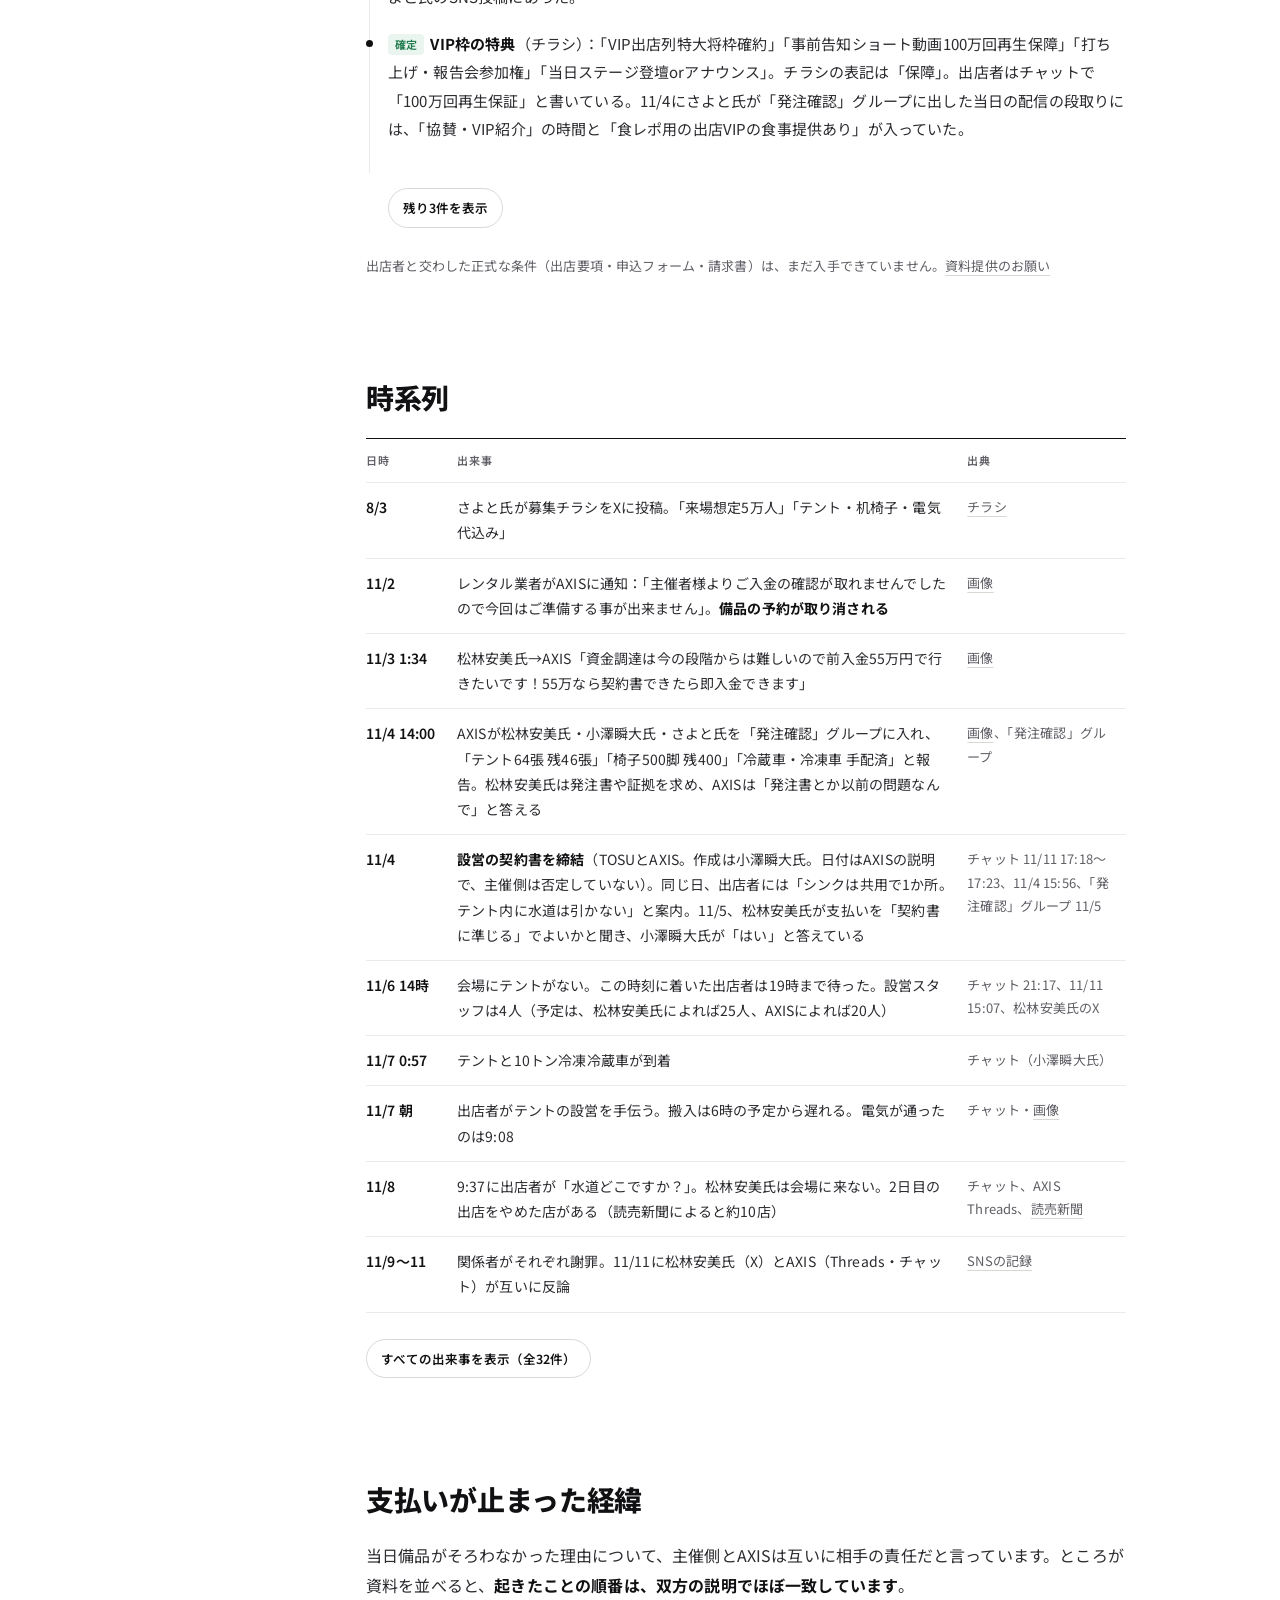
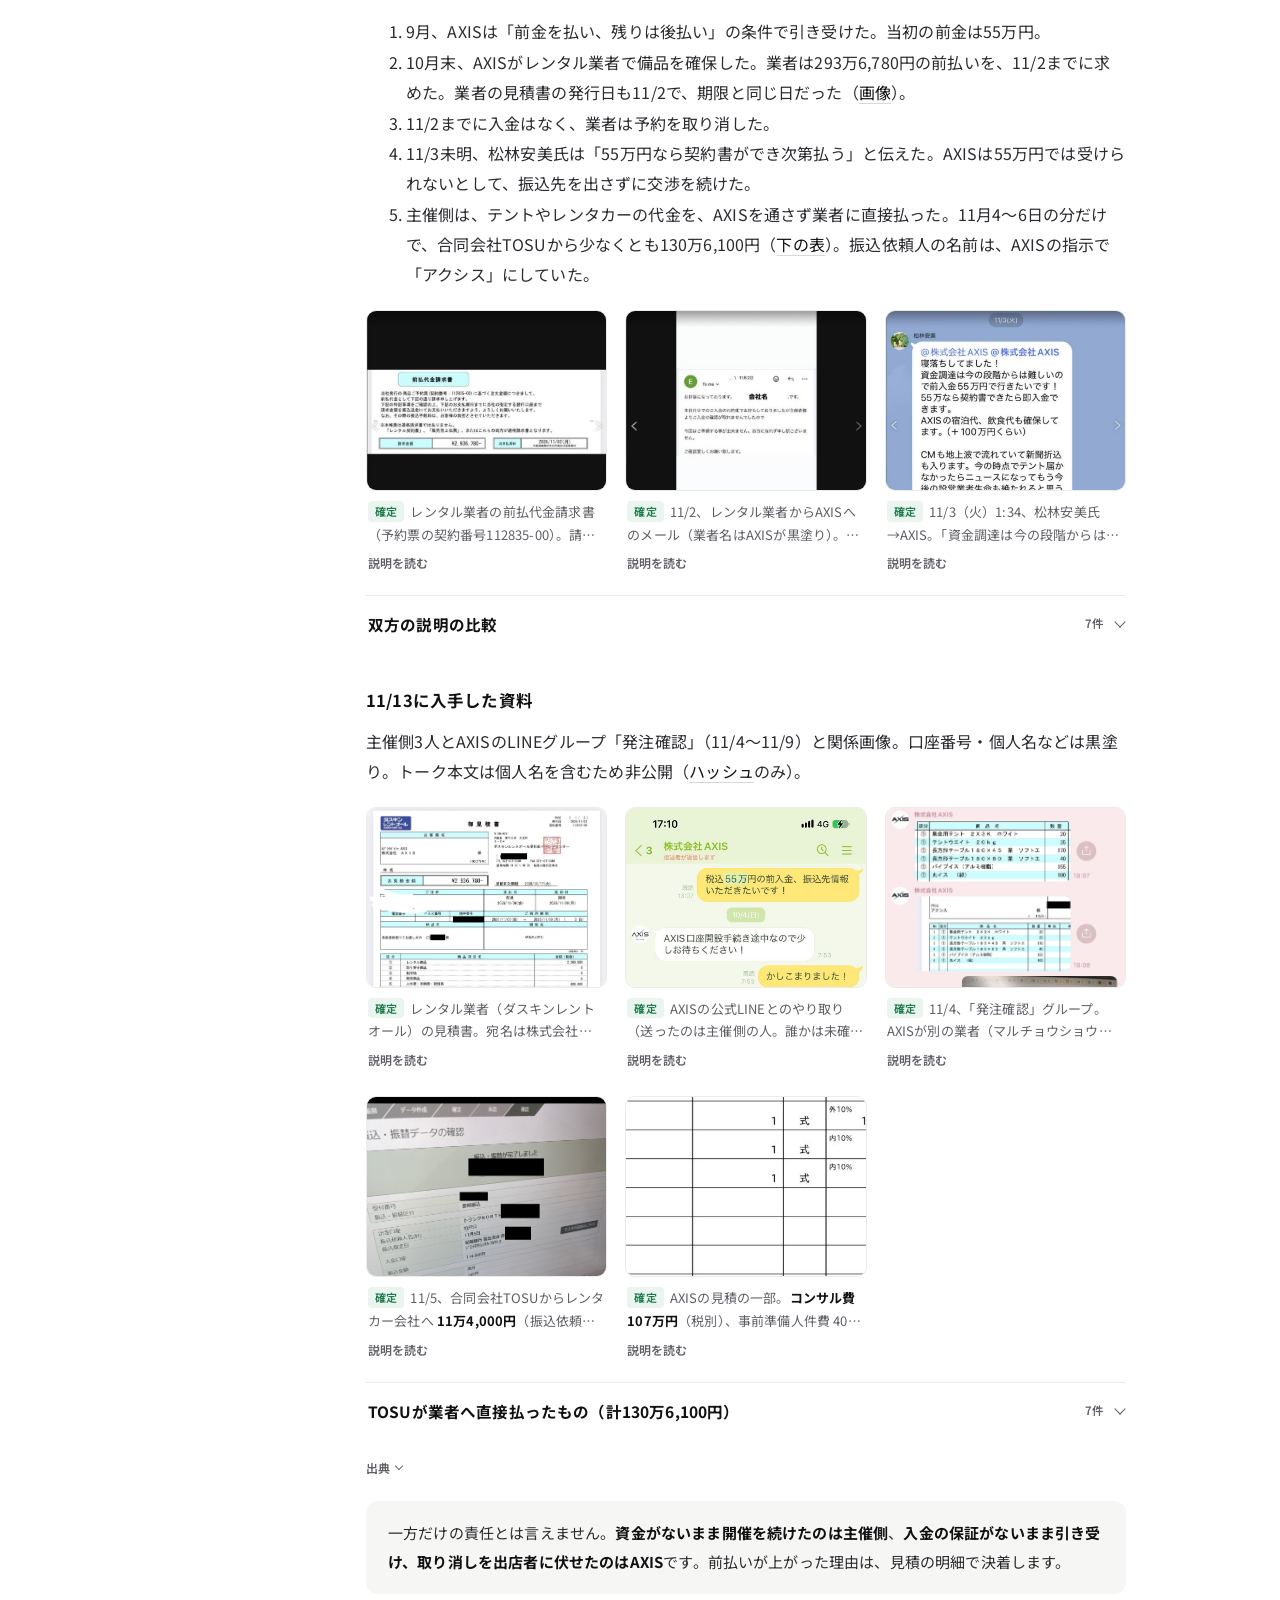
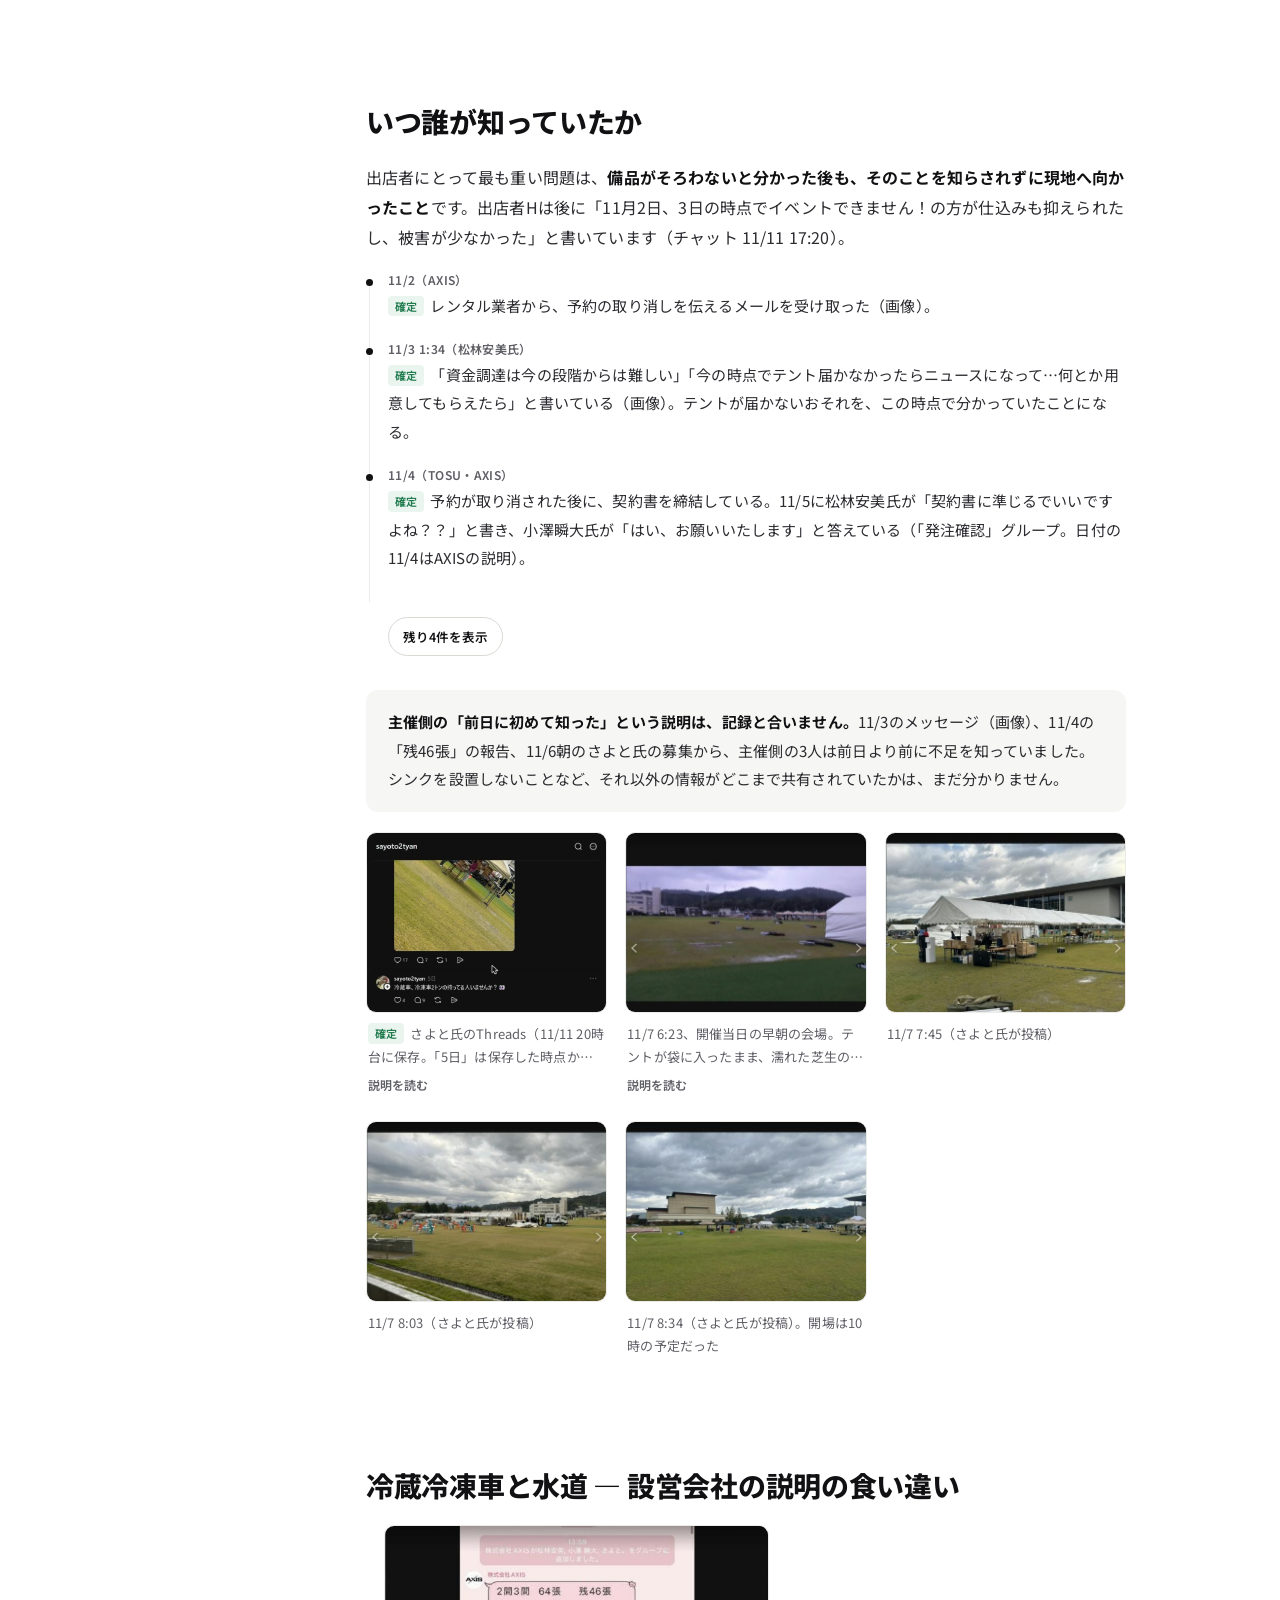
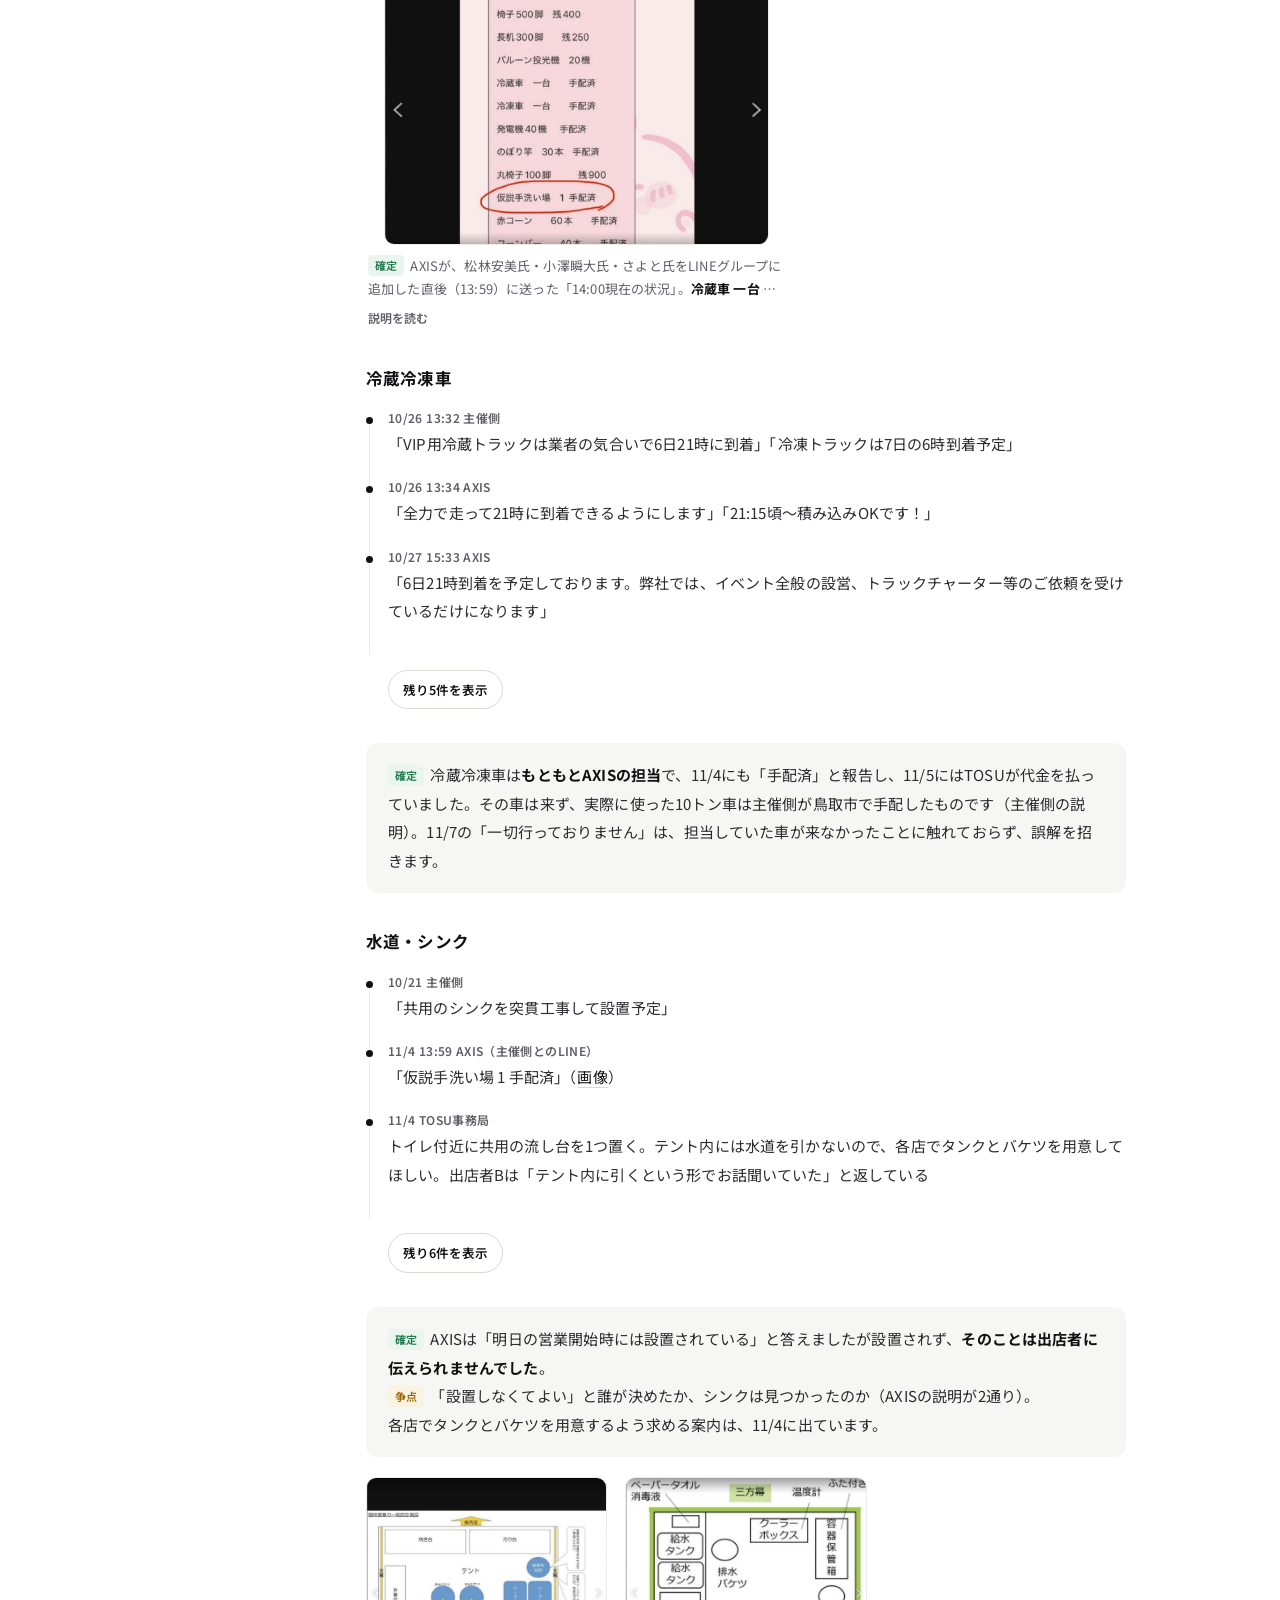
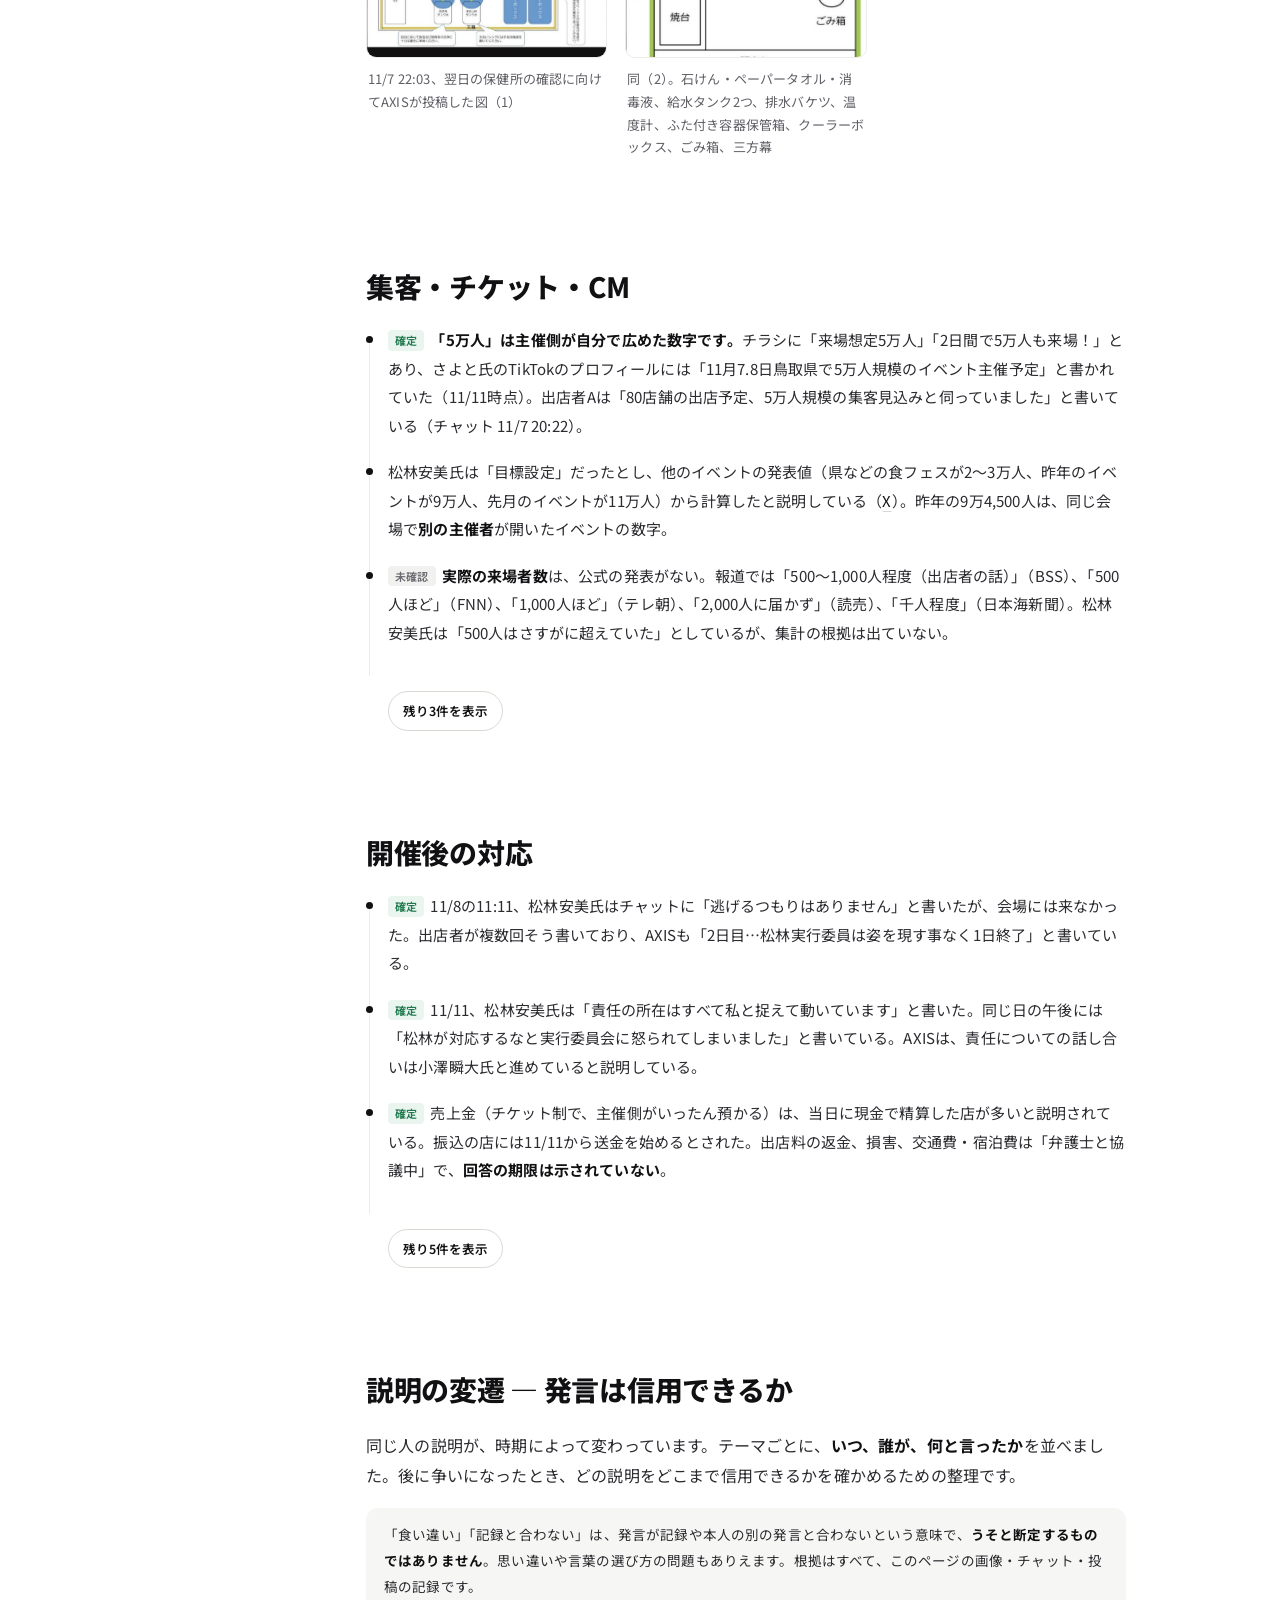
==== commit bd200e9f: "保存した画像をすべて公開（289点）と記録の保全についての説明を追加 Co-Authored-By: Claude Opus 5.5 <noreply@anthropic.com>" ====
--- a/index.html
+++ b/index.html
@@ -1,764 +1,766 @@
-<!doctype html>
-<html lang="ja">
-<head>
-<meta charset="utf-8">
-<!-- Google Tag Manager -->
-<script>(function(w,d,s,l,i){w[l]=w[l]||[];w[l].push({'gtm.start':
-new Date().getTime(),event:'gtm.js'});var f=d.getElementsByTagName(s)[0],
-j=d.createElement(s),dl=l!='dataLayer'?'&l='+l:'';j.async=true;j.src=
-'https://www.googletagmanager.com/gtm.js?id='+i+dl;f.parentNode.insertBefore(j,f);
-})(window,document,'script','dataLayer','GTM-5VJ6V8SR');</script>
-<!-- End Google Tag Manager -->
-<!-- Google tag (gtag.js) -->
-<script async src="https://www.googletagmanager.com/gtag/js?id=G-WRLJP6FQFK"></script>
-<script>
-  window.dataLayer = window.dataLayer || [];
-  function gtag(){dataLayer.push(arguments);}
-  gtag('js', new Date());
-  gtag('config', 'G-WRLJP6FQFK');
-</script>
-<meta name="viewport" content="width=device-width, initial-scale=1">
-<title>ローカルフードファイト in 鳥取 検証ノート｜何が起きたのかを記録と画像で確かめる</title>
-<meta property="og:type" content="article">
-<meta property="og:site_name" content="LFF鳥取 検証ノート">
-<meta property="og:title" content="ローカルフードファイト in 鳥取で何が起きたのか｜検証ノート">
-<meta property="og:description" content="テントはなぜ届かなかったのか、誰がいつ知っていたのか。出店者用チャット、主催側と設営会社のLINE、振込画面、削除された投稿から確かめた記録。">
-<meta property="og:url" content="https://kitsuneudonjp.github.io/lff/">
-<meta property="og:image" content="https://kitsuneudonjp.github.io/lff/img/ogp.jpg">
-<meta property="og:image:width" content="1200">
-<meta property="og:image:height" content="630">
-<meta property="og:locale" content="ja_JP">
-<meta name="twitter:card" content="summary_large_image">
-<link rel="canonical" href="https://kitsuneudonjp.github.io/lff/">
-
-<meta name="description" content="ローカルフードファイト in 鳥取（2026年11月7〜8日・倉吉）で何が起きたのかを、出店者用チャットの記録・当事者の公開投稿・画像資料・報道から検証する暫定版ノート。">
-<link rel="preconnect" href="https://fonts.googleapis.com">
-<link rel="preconnect" href="https://fonts.gstatic.com" crossorigin>
-<link href="https://fonts.googleapis.com/css2?family=Noto+Sans+JP:wght@400;500;700;900&display=swap" rel="stylesheet">
-<link rel="stylesheet" href="style.css?v=18">
-</head>
-<body>
-<!-- Google Tag Manager (noscript) -->
-<noscript><iframe src="https://www.googletagmanager.com/ns.html?id=GTM-5VJ6V8SR"
-height="0" width="0" style="display:none;visibility:hidden"></iframe></noscript>
-<!-- End Google Tag Manager (noscript) -->
-<header class="top">
-  <div class="hero">
-    <div class="hero-text">
-      <span class="status">検証中・暫定版（2026年11月13日時点）</span>
-      <h1>ローカルフードファイト in 鳥取 <span>検証ノート</span></h1>
-      <p class="lede"><b>結論：</b>備品がそろわなかった直接の原因は、主催側が11/2までにレンタル業者へ前払い293万円を払えなかったこと。主催側の3人も設営会社も11/4には不足を知っていたのに、出店者には前日の夜まで知らされなかった。</p>
-      <div class="cta"><a class="btn primary" href="#focus">結局どうなのか</a><a class="btn" href="#gallery">証拠画像を見る</a></div>
-    </div>
-    <a class="hero-photo" href="#fig-tents">
-      <img src="evidence/line/LI13a_1107_0623_tents_on_ground.jpg" alt="11月7日早朝、雨上がりの芝生にテントが袋に入ったまま置かれている会場" width="491" height="408">
-      <span><b>11月7日 6:23</b>開催当日の朝。テントは袋に入ったまま、濡れた芝生の上に置かれていた</span>
-    </a>
-  </div>
-  <div class="intro">
-    <div class="cast">
-      <h2>登場人物</h2>
-      <ul>
-        <li><img src="img/cast_lff.jpg" alt="" width="160" height="160"><div><b>実行委員会</b><span class="side">主催側</span><p>イベントの主催者。事務局は合同会社TOSU</p></div></li>
-        <li><img src="img/cast_matsubayashi.jpg" alt="" width="160" height="160"><div><b>松林安美氏</b><span class="side">主催側</span><p>合同会社TOSUの代表。TOSUは出店の申込先</p></div></li>
-        <li><img src="img/cast_sayoto.jpg" alt="" width="160" height="160"><div><b>さよと氏</b><span class="side">主催側</span><p>実行委員長。YouTubeなどで活動</p></div></li>
-        <li><img src="img/cast_ozawa.jpg" alt="" width="160" height="160"><div><b>小澤瞬大氏</b><span class="side">主催側</span><p>共催・企画運営の株式会社リヴィアクスの代表</p></div></li>
-        <li><img src="img/cast_axis.jpg" alt="" width="160" height="160"><div><b>AXIS</b><span class="side alt">設営会社</span><p>テントなどの手配と設営を請け負った会社</p></div></li>
-        <li><i aria-hidden="true">店</i><div><b>出店者</b><span class="side alt">出店者</span><p>全国の飲食店・キッチンカーなど。報道によると約50店</p></div></li>
-      </ul>
-      <p class="credit">画像は各アカウントのSNSのアイコン（2026年11月11日時点）。小澤瞬大氏は<a href="https://reviax.co.jp/company">リヴィアクスの会社概要</a>の写真。くわしい立場は <a href="#people">登場する人と会社</a> へ。</p>
-    </div>
-    <div class="story">
-      <h2>最新の更新</h2>
-      <ul class="updates">
-        <li><time>11/13</time><b>記録をすべて公開</b>：画像90点、出店者用LINEの全文（匿名化）、主催側と設営会社のLINE、SNSの保存テキスト <a href="records.html">→</a></li>
-        <li><time>11/13</time>主催側と設営会社のLINE「発注確認」の記録と振込画面を追加。主催の3人が<b>11/4に不足を知っていた</b>ことが確定 <a href="#knew">→</a></li>
-        <li><time>11/13</time>削除された投稿を追加：合同会社TOSUのX、公式Xの「かつて9.4万人超」、チケットショップの商品 <a href="deleted.html#tosu-x">→</a></li>
-        <li><time>11/13</time>「説明の変遷」を追加。テーマごとに、誰の説明がどう変わったか <a href="#credibility">→</a></li>
-        <li><time>11/12</time>松林安美氏のXが削除。削除前に保存した全9件を公開 <a href="deleted.html">→</a></li>
-      </ul>
-      <a class="manga-link" href="manga.html"><img src="manga/p20.webp" alt="" width="900" height="900" loading="lazy"><span><b>まんがで読む</b>出店者の目線で約6分。セリフはすべて記録からの引用</span></a>
-      <a class="manga-link" href="deleted.html"><img src="evidence/sns/x_ms759sk/01_2120317312121368663_a.jpg" alt="" width="599" height="765" loading="lazy" style="object-position:top"><span><b>削除された投稿の記録</b>主催側が消した投稿・アカウント・商品</span></a>
-    </div>
-  </div>
-</header>
-
-<div class="wrap">
-<nav class="toc" aria-label="目次">
-  <details open>
-  <summary>目次</summary>
-  <div>
-  <p class="toc-g">要点</p>
-  <ol>
-    <li><a href="#focus">結局どうなのか</a></li>
-    <li><a href="#gallery">証拠画像</a></li>
-    <li><a href="#overview">何が起きたのか</a></li>
-    <li><a href="#quick">誰が誰に頼み、払ったか</a></li>
-    <li><a href="#people">登場する人と会社</a></li>
-    <li><a href="#about">印の見方</a></li>
-  </ol>
-  <p class="toc-g">検証</p>
-  <ol>
-    <li><a href="#responsibility">誰にどんな責任があるか</a></li>
-    <li><a href="#promises">約束されていたこと</a></li>
-    <li><a href="#timeline">時系列</a></li>
-    <li><a href="#money">支払いが止まった経緯</a></li>
-    <li><a href="#knew">いつ誰が知っていたか</a></li>
-    <li><a href="#equip">冷蔵冷凍車と水道</a></li>
-    <li><a href="#crowd">集客・チケット・CM</a></li>
-    <li><a href="#after">開催後の対応</a></li>
-  </ol>
-  <p class="toc-g">発言</p>
-  <ol>
-    <li><a href="#credibility">説明の変遷</a></li>
-    <li><a href="#claims">発言の検証</a></li>
-    <li><a href="#questions">当事者への質問</a></li>
-  </ol>
-  <p class="toc-g">資料</p>
-  <ol>
-    <li><a href="#evidence">証拠と改ざん検出</a></li>
-    <li><a href="#contribute">資料提供のお願い</a></li>
-  </ol>
-  <ul class="toc-sub">
-    <li><a href="records.html">記録の一覧（すべて）</a></li>
-    <li><a href="manga.html">まんがで読む</a></li>
-    <li><a href="deleted.html">削除された投稿の記録</a></li>
-  </ul>
-  </div>
-  </details>
-</nav>
-
-<main>
-
-<section id="focus">
-<h2>結局どうなのか</h2>
-<div class="bottom">
-  <p><b>備品がそろわなかった直接の原因は、主催側が期限（11/2）までにレンタル業者へ前払い293万円を払えなかったこと。</b>予約が消えたことを、主催側の3人も設営会社AXISも11/4には知っていたのに、出店者には前日の夜まで知らされなかった。</p>
-  <p>「詐欺」「持ち逃げ」を示す証拠は、いまのところない。お金の使い道は、まだ開示されていない。</p>
-</div>
-
-<h3 class="fh">動かない結論 ― 覆すには、これが必要</h3>
-<div class="holds">
-  <div><b>出店者への責任は、まず主催側にある</b><span class="ev">根拠：チラシ「テント・机椅子・電気代込み」、公式サイトの手配の約束、申込先は合同会社TOSU</span><span class="flip">覆るには → 出店要項や契約で、設備の提供が約束ではなかったと示されること</span></div>
-  <div><b>前払いは、期限の11/2までに入金されなかった</b><span class="ev">根拠：業者のメール（画像）、松林氏の11/3のメッセージ（画像）、業者の見積書（画像）</span><span class="flip">覆るには → 11/2より前の振込記録</span></div>
-  <div><b>主催側の3人は、遅くとも11/4に不足を知っていた</b><span class="ev">根拠：AXISの報告「テント残46張」（画像）、同じ日からの業者への直接払い（画像）</span><span class="flip">覆るには → これらの画面とLINEの記録が偽物だと示されること</span></div>
-  <div><b>AXISは予約の取り消しを出店者に伏せ、主催側には「手配済」と報告していた</b><span class="ev">根拠：AXIS本人の11/11の説明、11/4の報告（画像）</span><span class="flip">覆るには → 11/6より前に出店者へ伝えた記録</span></div>
-</div>
-
-<h3 class="fh">まだ決まらないこと ― 決め手になる資料</h3>
-<p class="src">ここ次第で、主催側とAXISのどちらがどれだけ負うかが変わります。当事者の説明がどれだけ変わってきたかは <a href="#credibility">説明の変遷</a> にまとめています。</p>
-<div class="tbl"><table>
-<tr><th>争点</th><th>決め手になる資料</th><th>どちらに転ぶと、どうなるか</th></tr>
-<tr><td>前払いが直前に跳ね上がった理由</td><td>AXISの見積の9月版と最終版の明細</td><td>発注が本当に増えていれば主催側の資金不足の問題、増えていなければAXISの請求の問題</td></tr>
-<tr><td>業者の請求書を、期限前に主催側へ見せていたか</td><td>10/31〜11/2の送信記録（メール・LINE）</td><td>見せていれば、主催側は期限を知りながら払わなかったことになる。見せていなければ、AXISの説明が崩れる</td></tr>
-<tr><td>見積の「コンサル費107万円」は何か</td><td>AXISの見積の全体と、項目を入れた指示の記録</td><td>実体のない上乗せなら、請求の正当性が揺らぐ。指示があったなら、主催側（さよと氏・小澤氏）の説明が必要</td></tr>
-<tr><td>55万円の振込先を出さなかった本当の理由</td><td>9〜10月の主催側とAXISのやり取りの全体</td><td>口座がなかっただけなら、AXISの「承諾しない意思表示だった」という説明が弱まる</td></tr>
-<tr><td><b>出店料・協賛金・チケット売上の使い道</b></td><td>収支の開示</td><td><b>結論を根底から変えうる唯一の点。</b>使い道に不正が見つかれば、「詐欺の証拠はない」という結論が覆る</td></tr>
-</table></div>
-</section>
-
-<section id="gallery">
-<h2>証拠画像</h2>
-<p class="src">この検証ノートは、下の画像資料がもとになっています。タップすると拡大し、左右で切り替えられます。口座番号や個人名などは黒塗りにしています。</p>
-<div class="evgrid">
-  <figure><img src="evidence/line/LI04_vendor_mail_1102_no_payment.jpg" alt="11/2 業者「入金の確認が取れず、準備できない」" loading="lazy"><figcaption>11/2 業者「入金の確認が取れず、準備できない」</figcaption></figure>
-  <figure><img src="evidence/line/LI22a_duskin_estimate_1102_2936780yen.jpg" alt="業者の見積書。前払い293万円、発行も期限も11/2" loading="lazy"><figcaption>業者の見積書。前払い293万円、発行も期限も11/2</figcaption></figure>
-  <figure><img src="evidence/line/LI02_1103_matsubayashi_to_axis_55man.jpg" alt="11/3 松林氏「前入金55万円で」「テント届かなかったら」" loading="lazy"><figcaption>11/3 松林氏「前入金55万円で」「テント届かなかったら」</figcaption></figure>
-  <figure><img src="evidence/line/LI20_axis_line_55man_account_not_opened_1004.jpg" alt="10/4 AXIS「口座開設手続き途中」" loading="lazy"><figcaption>10/4 AXIS「口座開設手続き途中」</figcaption></figure>
-  <figure><img src="evidence/line/LI05_axis_status_list_refrigerated_trucks_arranged.jpg" alt="11/4 AXIS→主催3人「テント残46張」「冷蔵車 手配済」" loading="lazy"><figcaption>11/4 AXIS→主催3人「テント残46張」「冷蔵車 手配済」</figcaption></figure>
-  <figure><img src="evidence/line/LI23b_order_group_1104_tosu_transfer_598400yen.jpg" alt="11/4 TOSUが業者へ59万8,400円を振込" loading="lazy"><figcaption>11/4 TOSUが業者へ59万8,400円を振込</figcaption></figure>
-  <figure><img src="evidence/line/LI24_tosu_transfer_1105_jnet_114000yen_requester_axis.jpg" alt="11/5 振込依頼人名は「アクシス」" loading="lazy"><figcaption>11/5 振込依頼人名は「アクシス」</figcaption></figure>
-  <figure><img src="evidence/line/LI21_axis_estimate_consulting_fee_1070000.jpg" alt="AXISの見積「コンサル費107万円」" loading="lazy" style="object-position:right center"><figcaption>AXISの見積「コンサル費107万円」</figcaption></figure>
-  <figure><img src="evidence/sns/x_1123sayoto/flyer_20260803_back.jpg" alt="募集チラシ「テント・机椅子・電気代込み」" loading="lazy"><figcaption>募集チラシ「テント・机椅子・電気代込み」</figcaption></figure>
-  <figure><img src="evidence/sns/x_1123sayoto/flyer_20260803_front.jpg" alt="募集チラシ「来場想定5万人」" loading="lazy"><figcaption>募集チラシ「来場想定5万人」</figcaption></figure>
-  <figure><img src="evidence/official/O02_2_wayback20261008_vendor_faq.jpg" alt="公式サイト「冷蔵・冷凍庫…の手配」" loading="lazy"><figcaption>公式サイト「冷蔵・冷凍庫…の手配」</figcaption></figure>
-  <figure><img src="evidence/sns/threads_sayoto2tyan/01_timeline_06.jpg" alt="11/6 さよと氏がSNSでテントを募集" loading="lazy"><figcaption>11/6 さよと氏がSNSでテントを募集</figcaption></figure>
-  <figure><img src="evidence/line/LI13a_1107_0623_tents_on_ground.jpg" alt="11/7 6:23 袋のまま芝生に置かれたテント" loading="lazy"><figcaption>11/7 6:23 袋のまま芝生に置かれたテント</figcaption></figure>
-  <figure><img src="evidence/line/LI12b_1107_0834_venue_1.jpg" alt="11/7 8:34 開場1時間半前の会場" loading="lazy"><figcaption>11/7 8:34 開場1時間半前の会場</figcaption></figure>
-  <figure><img src="evidence/sns/deleted_20261113/lff_x_2109909971098120393_wayback.jpg" alt="公式X「かつて9.4万人超」（のちに削除）" loading="lazy"><figcaption>公式X「かつて9.4万人超」（のちに削除）</figcaption></figure>
-  <figure><img src="evidence/sns/deleted_20261113/base_shop_20261113_top.jpg" alt="チケットショップの商品がすべて消えた（11/13）" loading="lazy"><figcaption>チケットショップの商品がすべて消えた（11/13）</figcaption></figure>
-</div>
-<div class="cta" style="margin-top:6px"><a class="btn primary" href="records.html">記録の一覧を見る（画像90点・LINEの全文・SNSの保存テキスト）</a></div>
-<p class="src"><a href="evidence/index.html">公開している全ファイルと改ざん検出用の値（SHA-256）</a></p>
-</section>
-
-<section id="overview">
-<h2>まず、何が起きたのか</h2>
-<p>「ローカルフードファイト in 鳥取」は、全国のご当地グルメの店が東西に分かれて売上を競う、という企画の食のイベントです。2026年11月7日（土）・8日（日）に、鳥取県倉吉市の鳥取県立美術館前（大御堂廃寺跡の芝生広場）で開かれました。</p>
-<ol class="steps">
-  <li><div><span class="step-when">出店者を集める段階</span><p>募集チラシには「来場想定5万人」「テント・机椅子・電気代込み」と書かれていました。出店料は数万円〜十数万円で、報道によると約50店が出店しました。</p></div><a class="thumb" href="#fig-flyer-front"><img src="evidence/sns/x_1123sayoto/flyer_20260803_front.jpg" alt="募集チラシの表面" loading="lazy"></a></li>
-  <li><div><span class="step-when">開催の5日前（11/2）</span><p>テントや机を借りる予約が、前払い金が払われなかったために取り消されました。このことは出店者に知らされませんでした。</p></div><a class="thumb" href="#fig-mail"><img src="evidence/line/LI04_vendor_mail_1102_no_payment.jpg" alt="レンタル業者からの、予約取り消しを伝えるメール" loading="lazy"></a></li>
-  <li><div><span class="step-when">前日（11/6）</span><p>出店者が会場に着いても、テントがありませんでした。テントが届いたのは日付が変わった深夜1時前です。</p></div></li>
-  <li><div><span class="step-when">当日（11/7・8）</span><p>設営スタッフが足りず、出店者もテントを建てるのを手伝いました。予定されていた共用の水道（シンク）は、初日には使えませんでした。来場者は、報道によると2日間で500人〜2,000人未満でした。2日目は出店をやめる店が出ました。</p></div><a class="thumb" href="#fig-venue"><img src="evidence/line/LI12b_1107_0834_venue_1.jpg" alt="11月7日8時34分の会場" loading="lazy"></a></li>
-  <li><div><span class="step-when">開催後</span><p>主催側と設営会社が、互いに相手の責任だと主張しています。出店料の返金や損害の補償は、まだ決まっていません。</p></div></li>
-</ol>
-<p>このページは、主催側と設営会社のどちらの言い分が資料と合うのかを、一つずつ確かめるためのものです。</p>
-</section>
-
-<section id="quick">
-<h2>誰が誰に頼み、払ったのか</h2>
-<p class="src">矢印は、依頼とお金の向きです。</p>
-<div class="flow">
-  <div class="node"><b>出店者</b><span>全国の飲食店・キッチンカーなど。報道によると約50店</span></div>
-  <div class="arrow">出店料を払って申し込む</div>
-  <div class="node"><b>主催側</b><span>実行委員会と、その事務局の合同会社TOSU（代表・松林安美氏）。実行委員長はさよと氏。共催は株式会社リヴィアクス（代表・小澤瞬大氏）</span></div>
-  <div class="arrow">テントなどの手配と設営を頼む（前金を払い、残りは後払いの条件）</div>
-  <div class="node"><b>AXIS</b><span>設営会社</span></div>
-  <div class="arrow stop">テント・机などを予約 → <strong>ここで止まった</strong>：前払い293万6,780円（期限11/2）の入金がなく、11/2に予約が取り消された</div>
-  <div class="node"><b>レンタル業者</b><span>テント・机・椅子などを貸す会社</span></div>
-</div>
-<p>それぞれの人と会社の立場は <a href="#people">登場する人と会社</a> にあります。</p>
-</section>
-
-<section id="people">
-<h2>登場する人と会社</h2>
-<h3>一覧</h3>
-<div class="tbl"><table>
-<tr><th>名前</th><th>立場</th><th>このページでの呼び方</th></tr>
-<tr><td>LOCAL FOOD FIGHT実行委員会</td><td>イベントの主催者（公式サイトの表記）。事務局は合同会社TOSU</td><td>実行委員会、主催側</td></tr>
-<tr><td>合同会社TOSU（倉吉市）</td><td>大会事務局。企画運営。出店の申込先で、前売りチケットの販売者。設営会社との契約の当事者。代表は松林安美氏</td><td>TOSU</td></tr>
-<tr><td>松林安美氏</td><td>TOSUの代表。報道では「実行委員の一人」。出店者用チャットでは「LFF事務局」の名義で発信し、出店者からは実行委員長と呼ばれていた</td><td>松林安美氏</td></tr>
-<tr><td>さよと氏</td><td>実行委員長（共催会社の発表による）。YouTubeなどで活動</td><td>さよと氏</td></tr>
-<tr><td>小澤瞬大氏</td><td>共催・企画運営の株式会社リヴィアクス（東京都渋谷区）の代表取締役。出店者からは副実行委員長と呼ばれていた。設営の契約書を作成</td><td>小澤瞬大氏</td></tr>
-<tr><td>AXIS</td><td>テントなどの備品の手配と設営を請け負った会社。「株式会社AXIS」を名乗るが、登記上の社名は「株式会社紀の国ラボ」（和歌山市）だと本人が説明している</td><td>AXIS、設営会社</td></tr>
-<tr><td>出店者</td><td>全国から参加した飲食店・キッチンカーなど</td><td>出店者A、出店者B…（匿名）</td></tr>
-</table></div>
-<p class="src">出典：<a href="https://localfoodfight.jp/">公式サイト</a>（主催・企画運営の表記）、<a href="https://prtimes.jp/main/html/rd/p/000000002.000192673.html">リヴィアクスのリリース（10/15）</a>、<a href="https://reviax.co.jp/company">リヴィアクス会社概要</a>、<a href="https://web.archive.org/web/20260716013454/https://tosu-kurayoshi.com/about/">TOSU会社概要（2026年7月のアーカイブ）</a>、<a href="https://localfoodf.base.shop/law">チケット販売ページの表記</a>、出店者用チャット（11/11 15:07 AXIS、17:21〜17:23）</p>
-</section>
-
-<section id="about">
-<h2>印の見方</h2>
-<p>出店者用チャット（10/20〜11/13）、主催側と設営会社のLINE、当事者のSNS投稿、画像資料、報道・公式サイト・公的記録を突き合わせています。各記述の確かさは、次の印で示します。</p>
-
-<div class="legend">
-  <span><span class="b ok">確定</span>本人が認めている／画像などの資料がある／対立する当事者の説明が一致</span>
-  <span><span class="b likely">有力</span>一方の説明で、他の記録と矛盾しない</span>
-  <span><span class="b dispute">争点</span>当事者の説明が食い違う</span>
-  <span><span class="b unver">未確認</span>根拠が示されていない</span>
-</div>
-<p>お金の話に出てくる<strong>「前金」「前入金」「前払い」</strong>は、どれも開催前に払う分のことです。当事者がそれぞれの言葉を使っているので、引用ではそのまま書いています。</p>
-<div class="warn">
-  出店者は名前を伏せて「出店者A」のように書いています。主催者・実行委員・設営会社は、報道や本人の公開投稿ですでに名前が出ている当事者なので、実名や社名で書いています。健康状態や家族に関する記述は扱いません（画像では黒塗りにしています）。<br>
-  このページは、誰かを犯罪者と断定するものではありません。
-</div>
-</section>
-
-<section id="responsibility">
-<h2>誰にどんな責任があるのか（暫定）</h2>
-<p>「誰が悪いのか」は、一言では決まりません。<strong>誰に対する責任なのか</strong>で、答えが変わるからです。ここでは二つに分けます。</p>
-<ul>
-  <li><strong>出店者に対する責任</strong>：出店料を払った相手に、約束どおりの場が用意されたか</li>
-  <li><strong>主催側と設営会社の間の責任</strong>：備品がそろわなかった損失を、どちらがどれだけ負うか</li>
-</ul>
-
-<h3>出店者に対する責任は、主催側が第一に負う</h3>
-<p>出店者が申し込み、出店料を払った相手は主催側です（チラシの申込先は「大会事務局 合同会社TOSU」）。「テント・机椅子・電気代込み」「来場想定5万人」とうたって出店者を集めたのも主催側です。設営会社に落ち度があったとしても、出店者から見れば、それは主催側が選んだ会社の問題です。</p>
-<p>松林安美氏自身も、Xで「任命責任は実行委員会にあります」「そうした不備もすべて実行委員会ということは重々承知です」と書いています。この点は、いま確定している資料だけで言えます。</p>
-
-<h3>問題ごとに見た、誰の行為か</h3>
-<div class="tbl"><table>
-<tr><th>何が問題か</th><th>誰の行為か</th><th>確かさ</th><th>根拠</th></tr>
-<tr><td>設備込みと約束して、用意できなかった</td><td>実行委員会・TOSU</td><td><span class="b ok">確定</span></td><td><a href="#promises">チラシ・公式サイト</a>と、<a href="#timeline">当日の記録</a></td></tr>
-<tr><td>前払いの資金がないまま、開催を続けた</td><td>実行委員会・TOSU（松林安美氏）</td><td><span class="b ok">確定</span></td><td>11/3「資金調達は今の段階からは難しい」（<a href="#fig-55">画像</a>）、11/11「実行委員会の会計は底をついており」（チャット）</td></tr>
-<tr><td>備品の予約が取り消されたことを、出店者に知らせなかった</td><td>松林安美氏（11/3には不足のおそれを認識）<br>小澤瞬大氏・さよと氏（11/4には「発注確認」グループで不足の報告を受けていた）<br>AXIS（11/2に取り消しの通知を受けた）</td><td><span class="b ok">確定</span></td><td><a href="#knew">いつ誰が知っていたか</a></td></tr>
-<tr><td>「5万人」という数字を広めた</td><td>さよと氏（SNSで繰り返し投稿）、実行委員会（チラシ）、リヴィアクス（リリースで別の主催者の数字を引用）</td><td><span class="b ok">確定</span></td><td><a href="#promises">チラシ</a>、<a href="#claims">発言の検証</a></td></tr>
-<tr><td>「行政の力添えがある」と発信した</td><td>さよと氏</td><td><span class="b ok">確定</span>（発信したこと。実態は会場の使用許可だけ）</td><td><a href="#claims">発言の検証</a></td></tr>
-<tr><td>設営スタッフを、主催側に伝えずに減らした</td><td>AXIS</td><td><span class="b ok">確定</span>（本人の説明）</td><td>チャット 11/11 15:07、AXIS Threads</td></tr>
-<tr><td>担当していた冷蔵車が来なかった</td><td>AXIS</td><td><span class="b ok">確定</span></td><td><a href="#equip">冷蔵冷凍車と水道</a></td></tr>
-<tr><td>水道を「設置する」と答えて、設置しなかった</td><td>AXIS（設置しないと誰が決めたかは <span class="b dispute">争点</span>）</td><td><span class="b ok">確定</span></td><td><a href="#equip">冷蔵冷凍車と水道</a></td></tr>
-<tr><td>出店者に、事実と違う説明や不十分な説明をした</td><td>AXIS（遅れの理由を「車両トラブル」とだけ説明。「冷凍設備の手配は一切行っておりません」）<br>松林安美氏（「テントも今すべて確保できました」）</td><td><span class="b ok">確定</span></td><td><a href="#claims">発言の検証</a></td></tr>
-<tr><td>前払いの額を直前に上げたのは妥当だったか</td><td>AXISと主催側で言い分が逆</td><td><span class="b dispute">争点</span></td><td>9月の見積と最終の見積の明細が出れば決まる</td></tr>
-<tr><td>業者の請求書を、期限の前に主催側へ見せたか</td><td>AXISは「送った」、主催側は「出てこなかった」。11/4以降に主催側が発注書を求め、AXISが「発注書基本発行してない」と答えたことは記録がある</td><td><span class="b dispute">争点</span>（11/2より前について）</td><td><a href="#money">支払いが止まった経緯</a>。業者の見積書の発行日は11/2（<a href="#fig-duskin">画像</a>）</td></tr>
-<tr><td>開催後、補償の方針と期限を示していない</td><td>実行委員会・TOSU</td><td><span class="b ok">確定</span>（11/13 10時時点。さよと氏は11/12に「明日中に方針を報告」と書いた）</td><td><a href="#after">開催後の対応</a></td></tr>
-<tr><td>出店料・協賛金・チケット収入が何に使われたか</td><td>―</td><td><span class="b unver">未確認</span></td><td>収支の資料が出ていない。「詐欺」「持ち逃げ」を示す証拠は確認できていない</td></tr>
-</table></div>
-
-
-
-<h3>当事者ごとのまとめ</h3>
-<div class="tbl"><table>
-<tr><th>当事者</th><th>記録から言えること</th></tr>
-<tr><td>実行委員会・TOSU（主催・大会事務局。出店の申込先）</td><td>チラシで「テント・机椅子・電気代込み」「来場想定5万人」「100万回再生保障」を、公式サイトで冷蔵・冷凍庫などのサポートをうたっていた。前払いに必要な資金を用意できないまま、開催を続けた。11/2に予約が取り消された後も、出店者に知らせなかった。設営の契約書を結んだのは開催3日前。前売り枚数や「5万人」の根拠を開示していない。</td></tr>
-<tr><td>松林安美氏（TOSU代表）</td><td>11/3の時点で、資金調達が難しいことと、テントが届かないおそれを分かっていた（画像）。11/4にはAXISに発注書や手配の証拠を何度も求めており、AXISは出していない（「発注確認」グループ）。11/4〜6にTOSUから業者へ少なくとも130万6,100円を直接払った。「責任の所在はすべて私」と書いている。一方で、Xでは「すべて確保できています」という言葉を信じていたと説明しており、11/3のメッセージや、11/4の「残46張」、11/6朝に本人がまとめた不足一覧と合わない。前日夜の「テントも今すべて確保できました」、初日夜の「明日各店舗謝罪に伺います」は、どちらもそのとおりにならなかった。</td></tr>
-<tr><td>さよと氏（実行委員長）</td><td>「約5万人規模」「行政の方のお力添えがある」と、SNSで繰り返し発信した。チラシを自分のXで広めた。11/4には「発注確認」グループで不足の報告を受け、11/6朝にはテントと冷蔵冷凍車をSNSで募集していたが（自身のThreads）、出店者用のチャットでは知らせていない。11/12に「明日中に今後の対応方針を報告」と書いた。松林安美氏によれば、AXISを提案した人物でもある。</td></tr>
-<tr><td>AXIS（登記上は株式会社紀の国ラボ）</td><td>入金の保証がないまま引き受けた。10/4の時点では「AXIS口座開設手続き途中」と答えていた。予約が取り消された後も手を引かず、55万円の申し出には振込先を出さなかった。11/4には主催側に「冷蔵車・冷凍車 手配済」と報告しながら発注書は出さず、業者への支払いはTOSUに「AXIS名義」で直接振り込ませた。見積には「コンサル費107万円」の項目がある。スタッフを、主催側に伝えずに自分の判断で減らした（本人の説明）。出店者には遅れの理由を「車両トラブル」とだけ伝えた。冷蔵冷凍車と水道について、AXISが以前に書いた内容と合わない説明や、守られなかった回答がある。</td></tr>
-<tr><td>小澤瞬大氏（リヴィアクス代表）</td><td>共催・企画運営の会社の代表で、設営の契約書の作成者。リヴィアクスのリリースは、別の主催者のイベントの来場者数を「類似イベント」の実績として引いていた。11/4から「発注確認」グループにいて、テントの不足を知り「かき集めてください」と書き、11/5には支払いを「契約書に準じる」ことに同意している。AXISは、責任についての話し合いを小澤瞬大氏と進めていると説明している。役割、権限、お金の流れにどう関わったかは、本人の説明がまだない。</td></tr>
-</table></div>
-<p class="src">法的な責任の範囲は、出店要項と契約書が出るまで決まりません。ここに書いたのは、記録から確かめられる事実の整理です。</p>
-</section>
-
-<section id="promises">
-<h2>出店者に約束されていたこと</h2>
-<div class="figs">
-<figure id="fig-flyer">
-  <img src="evidence/sns/x_1123sayoto/flyer_20260803_back.jpg" alt="出店者・協賛企業の募集チラシの裏面。VIP枠は早期割で10万円から7万円、通常枠は5万円から3万円。赤い帯にテント・机椅子・電気代込み、売上の15%、審査あり、と書かれている" loading="lazy">
-  <figcaption><span class="b ok">確定</span>募集チラシ（裏）。さよと氏が2026年8月3日に<a href="https://x.com/1123sayoto/status/2084031304883163524">Xへ投稿</a>したもの。赤い帯に「<strong>テント・机椅子・電気代込み</strong>／売上の15%／審査あり」。VIP枠の特典に「事前告知ショート動画100万回再生保障」。上部に「2日間で5万人も来場！」。申込先は「大会事務局 合同会社TOSU」。右下の人物写真は黒塗りにしています。</figcaption>
-</figure>
-<figure id="fig-flyer-front">
-  <img src="evidence/sns/x_1123sayoto/flyer_20260803_front.jpg" alt="募集チラシの表面。来場想定5万人、経済効果10億円と丸い枠で書かれている" loading="lazy">
-  <figcaption><span class="b ok">確定</span>同じチラシの表。「<strong>来場想定5万人</strong>」「<strong>経済効果10億円</strong>」。下に小さく「写真は過去開催イベントの様子です」とある。FNNの報道（11/10）に映ったチラシと同じ文面。</figcaption>
-</figure>
-</div>
-<figure>
-  <img src="evidence/official/O02_2_wayback20261008_vendor_faq.jpg" alt="公式サイトのプログラムに含まれていた出店者向けFAQの文面。テント・机・椅子・電気などの備品や、冷蔵・冷凍庫、搬入用車両の手配など、出店に必要なサポートをご用意しています、と書かれている" loading="lazy">
-  <figcaption><span class="b ok">確定</span>公式サイト localfoodfight.jp の出店者向けFAQ。Q「キッチンカー以外でも出店できますか？」→ A「はい、可能です。テント・机・椅子・電気などの備品や、冷蔵・冷凍庫、搬入用車両の手配など、出店に必要なサポートをご用意しています。」<br>画像は、Wayback Machine に保存されたサイトのプログラムファイルの該当部分を表示したもの。原本は <a href="https://web.archive.org/web/20261008033524id_/https://localfoodfight.jp/_next/static/chunks/0xbduifo20rmo.js">2026-10-08 のアーカイブ</a>（10-22版にも同じ文面）で誰でも確認できる。</figcaption>
-</figure>
-<ul class="log">
-  <li><span class="b ok">確定</span><strong>設備</strong>：チラシは「テント・机椅子・電気代込み」、公式サイトは「テント・机・椅子・電気などの備品や、冷蔵・冷凍庫、搬入用車両の手配」。水道（シンク）は、チラシにも公式サイトにも書かれていない。チャットでは10/21に「共用のシンクを突貫工事して設置予定」と案内された。</li>
-  <li><span class="b ok">確定</span><strong>集客</strong>：チラシは「来場想定5万人」「2日間で5万人も来場！」「経済効果10億円」。公式サイトの過去の保存版（10/8〜11/10の6回分）には「5万人」「経済効果」「再生保証」の文言はなく、これらはチラシと、さよと氏のSNS投稿にあった。</li>
-  <li><span class="b ok">確定</span><strong>VIP枠の特典</strong>（チラシ）：「VIP出店列特大将枠確約」「事前告知ショート動画100万回再生保障」「打ち上げ・報告会参加権」「当日ステージ登壇orアナウンス」。チラシの表記は「保障」。出店者はチャットで「100万回再生保証」と書いている。11/4にさよと氏が「発注確認」グループに出した当日の配信の段取りには、「協賛・VIP紹介」の時間と「食レポ用の出店VIPの食事提供あり」が入っていた。</li>
-  <li><span class="b ok">確定</span><strong>出店料</strong>：チラシ（8月）は、VIP枠が早期割で10万円→7万円、通常枠が5万円→3万円、ほかに売上の15%。報道では「通常枠5万円・VIP枠10万円」（FNN）、「5万5千円を入金した」という出店者の話（日本海テレビ）がある。<span class="b unver">未確認</span>時期や店によって金額と歩率が違ったという発言があるが（チャット 11/7 23:35「20%とか15%とか」）、出店要項が手に入っていないので確かめられていない。</li>
-  <li><span class="b ok">確定</span>共催会社リヴィアクスの10/13配信のリリースは、「類似イベントでは9.4万人超の来場、経済効果12億円（主催者調べ）」と書いている。9.4万人は、前年に同じ会場で<strong>別の主催者</strong>が開いた「やきとりJAPANフェスティバル2025」の数字（このイベントの目標は5万人だった）。公式Xも10/13に「かつて9.4万人超を動員した熱狂が再び！」と投稿し、翌日「類似イベントで」と書き直した版を出したあと、両方とも削除している（<a href="deleted.html#lff-x">削除された投稿の記録</a>）。</li>
-  <li>松林安美氏は報道に対し「目標には掲げましたが、約束はしていません」と述べている（<a href="https://news.ntv.co.jp/n/nkt/category/society/nk6c55c98f175445cdadde29d47f6af464">日本海テレビ 11/10</a>）。</li>
-</ul>
-<p class="src">出店者と交わした正式な条件（出店要項・申込フォーム・請求書）は、まだ入手できていません。<a href="#contribute">資料提供のお願い</a></p>
-</section>
-
-<section id="timeline">
-<h2>時系列</h2>
-<div class="tbl"><table>
-<tr><th>日時</th><th>出来事</th><th>出典</th></tr>
-<tr class="main"><td class="t">8/3</td><td>さよと氏が募集チラシをXに投稿。「来場想定5万人」「テント・机椅子・電気代込み」</td><td class="src"><a href="#fig-flyer">チラシ</a></td></tr>
-<tr><td class="t">9/6</td><td>TOSUがAXISに備品の手配と設営を依頼（AXISの説明。11/13には「3ヶ月前に依頼頂いた」とも書いている）。それまで頼む予定だった地元業者の見積は「1,000万円超を前金・即金」だった（松林安美氏の説明）。AXISとは前金と後払いの条件</td><td class="src">AXIS Threads（11/10）、松林安美氏のX（11/11）。日付と見積額は、それぞれ一方の説明</td></tr>
-<tr><td class="t">10/4</td><td>主催側が55万円の前入金の振込先を求めたのに対し、AXIS「AXIS口座開設手続き途中なので少しお待ちください！」</td><td class="src"><a href="#fig-l20">画像</a></td></tr>
-<tr><td class="t">10/26</td><td>主催側「VIP用冷蔵トラックは6日21時に到着」。AXIS「全力で走って21時に到着できるようにします」</td><td class="src">チャット 13:32〜13:35</td></tr>
-<tr><td class="t">10/29頃</td><td>備品の最終的な数が決まる（AXISの説明）</td><td class="src">AXIS Threads（11/10）</td></tr>
-<tr><td class="t">10/31頃</td><td>AXISがレンタル業者で備品を確保（AXISの説明）。業者の前払い請求は<strong>293万6,780円、期限11/2</strong>。業者の見積書の発行日は11/2</td><td class="src"><a href="#fig-invoice">画像</a>、<a href="#fig-duskin">画像</a></td></tr>
-<tr class="main"><td class="t">11/2</td><td>レンタル業者がAXISに通知：「主催者様よりご入金の確認が取れませんでしたので今回はご準備する事が出来ません」。<strong>備品の予約が取り消される</strong></td><td class="src"><a href="#fig-mail">画像</a></td></tr>
-<tr class="main"><td class="t">11/3 1:34</td><td>松林安美氏→AXIS「資金調達は今の段階からは難しいので前入金55万円で行きたいです！55万なら契約書できたら即入金できます」</td><td class="src"><a href="#fig-55">画像</a></td></tr>
-<tr><td class="t">11/3頃</td><td>主催側が「125万円＋さよと氏から25万円の、合計150万円なら払える」と連絡（AXISの説明）。AXISは別の業者で備品を探し始める</td><td class="src">チャット 11/11 16:40、17:03</td></tr>
-<tr class="main"><td class="t">11/4 14:00</td><td>AXISが松林安美氏・小澤瞬大氏・さよと氏を「発注確認」グループに入れ、「テント64張 残46張」「椅子500脚 残400」「冷蔵車・冷凍車 手配済」と報告。松林安美氏は発注書や証拠を求め、AXISは「発注書とか以前の問題なんで」と答える</td><td class="src"><a href="#fig-status">画像</a>、「発注確認」グループ</td></tr>
-<tr><td class="t">11/4 18:01</td><td>TOSUが、AXISの示した業者へ59万8,400円を振り込む（依頼人名「アクシス」）。以後11/6までに計130万6,100円</td><td class="src"><a href="#fig-l23">画像</a>、<a href="#new-1113">表</a></td></tr>
-<tr class="main"><td class="t">11/4</td><td><strong>設営の契約書を締結</strong>（TOSUとAXIS。作成は小澤瞬大氏。日付はAXISの説明で、主催側は否定していない）。同じ日、出店者には「シンクは共用で1か所。テント内に水道は引かない」と案内。11/5、松林安美氏が支払いを「契約書に準じる」でよいかと聞き、小澤瞬大氏が「はい」と答えている</td><td class="src">チャット 11/11 17:18〜17:23、11/4 15:56、「発注確認」グループ 11/5</td></tr>
-<tr><td class="t">11/5 14:49</td><td>AXIS「300万ほしいうちの150万今支払いあって残り150万って９日に貰える。その他は月末払いって認識であってますか？」</td><td class="src">「発注確認」グループ</td></tr>
-<tr><td class="t">11/6 8:47</td><td>松林安美氏が自分で業者に確認した不足の一覧を出す（テント骨組み「残31」など。中学校2校から椅子・机を借りる段取り）</td><td class="src">「発注確認」グループ</td></tr>
-<tr><td class="t">11/6 8:54</td><td>さよと氏 Threads「全国どこでもいいので、食フェス用のテント余ってるところありませんか？」</td><td class="src"><a href="https://www.threads.com/@sayoto2tyan/post/DfYQnDrkkeS">Threads</a></td></tr>
-<tr><td class="t">11/6 12:15</td><td>AXIS「振り込み終わらないと引き取り行けないのでテント回収遅くなります」。12:36にTOSUが振り込む（「振込名義間違えた」と連絡）</td><td class="src">「発注確認」グループ</td></tr>
-<tr class="main"><td class="t">11/6 14時</td><td>会場にテントがない。この時刻に着いた出店者は19時まで待った。設営スタッフは4人（予定は、松林安美氏によれば25人、AXISによれば20人）</td><td class="src">チャット 21:17、11/11 15:07、松林安美氏のX</td></tr>
-<tr><td class="t">11/6 17:14</td><td>さよと氏 Threads「冷蔵車、冷凍車2トンの持ってる人いませんか？」</td><td class="src"><a href="https://www.threads.com/@sayoto2tyan/post/DfZJ1ZUGExR">Threads</a></td></tr>
-<tr><td class="t">11/6 18:54</td><td>AXIS（チャット）「輸送中に車両トラブルになってしまい、大幅な遅延」。出店者への最初の説明。入金の問題には触れていない</td><td class="src">チャット</td></tr>
-<tr><td class="t">11/6 21:36</td><td>AXIS「冷蔵、冷凍車の件につきましては、予定時刻に手配出来ておらず申し訳ございません」</td><td class="src">チャット</td></tr>
-<tr><td class="t">11/6 21:39</td><td>「LFF事務局」名義（松林安美氏）「必ず開催は行います。テントも今すべて確保できました。私が責任持って即入金します」</td><td class="src">チャット</td></tr>
-<tr class="main"><td class="t">11/7 0:57</td><td>テントと10トン冷凍冷蔵車が到着</td><td class="src">チャット（小澤瞬大氏）</td></tr>
-<tr><td class="t">11/7 6:22</td><td>テントが袋に入ったまま、濡れた芝生に置かれている</td><td class="src"><a href="#fig-tents">画像</a></td></tr>
-<tr class="main"><td class="t">11/7 朝</td><td>出店者がテントの設営を手伝う。搬入は6時の予定から遅れる。電気が通ったのは9:08</td><td class="src">チャット・<a href="#fig-venue">画像</a></td></tr>
-<tr><td class="t">11/7 10:45</td><td>AXIS「水道の設置ですが現在確定ご用意できておりません」</td><td class="src">チャット</td></tr>
-<tr><td class="t">11/7 19:52</td><td>AXIS、水道は「明日の営業開始時には設置されている」という認識で「大丈夫です」</td><td class="src">チャット</td></tr>
-<tr><td class="t">11/7 22:01</td><td>翌日に保健所の確認が入ると告知。給水タンクなどの不足分は<strong>各店で用意</strong>するよう求める</td><td class="src">チャット・<a href="#fig-health">画像</a></td></tr>
-<tr><td class="t">11/7 23:26</td><td>AXIS、商品が溶けたと訴えた出店者に「弊社から今回冷凍設備の手配は一切行っておりません」</td><td class="src">チャット</td></tr>
-<tr class="main"><td class="t">11/8</td><td>9:37に出店者が「水道どこですか？」。松林安美氏は会場に来ない。2日目の出店をやめた店がある（読売新聞によると約10店）</td><td class="src">チャット、AXIS Threads、<a href="https://www.yomiuri.co.jp/national/20261110-GYT1T00367/">読売新聞</a></td></tr>
-<tr class="main"><td class="t">11/9〜11</td><td>関係者がそれぞれ謝罪。11/11に松林安美氏（X）とAXIS（Threads・チャット）が互いに反論</td><td class="src"><a href="#evidence">SNSの記録</a></td></tr>
-<tr><td class="t">11/12</td><td>松林安美氏のXが削除される。さよと氏がチャットで「明日中には、今後の対応方針について改めて皆様にご報告させていただきます」</td><td class="src"><a href="deleted.html">削除された投稿の記録</a>、チャット 11:14</td></tr>
-<tr><td class="t">11/13 午前</td><td>出店者の質問にAXISがチャットで答え、LFF事務局と言い合いになる（「コンサル費107万円」「名前をアクシスにして振り込むよう指示されました」）。10:14 LFF事務局「他の実行委員会から黙れと言われたので黙ります泣」</td><td class="src">チャット 9:13〜10:14</td></tr>
-</table></div>
-</section>
-
-<section id="money">
-<h2>支払いが止まった経緯</h2>
-<p>当日備品がそろわなかった理由について、主催側とAXISは互いに相手の責任だと言っています。ところが資料を並べると、<strong>起きたことの順番は、双方の説明でほぼ一致しています</strong>。</p>
-<ol>
-  <li>9月、AXISは「前金を払い、残りは後払い」の条件で引き受けた。当初の前金は55万円。</li>
-  <li>10月末、AXISがレンタル業者で備品を確保した。業者は293万6,780円の前払いを、11/2までに求めた。業者の見積書の発行日も11/2で、期限と同じ日だった（<a href="#fig-duskin">画像</a>）。</li>
-  <li>11/2までに入金はなく、業者は予約を取り消した。</li>
-  <li>11/3未明、松林安美氏は「55万円なら契約書ができ次第払う」と伝えた。AXISは55万円では受けられないとして、振込先を出さずに交渉を続けた。</li>
-  <li>主催側は、テントやレンタカーの代金を、AXISを通さず業者に直接払った。11月4〜6日の分だけで、合同会社TOSUから少なくとも130万6,100円（<a href="#new-1113">下の表</a>）。振込依頼人の名前は、AXISの指示で「アクシス」にしていた。</li>
-</ol>
-
-<div class="figs">
-<figure id="fig-invoice">
-  <img src="evidence/line/LI03a_prepayment_invoice_2936780yen_due1102.jpg" alt="レンタル業者の前払代金請求書。請求金額2,936,780円、支払期日2026年11月2日" loading="lazy">
-  <figcaption><span class="b ok">確定</span>レンタル業者の前払代金請求書（予約票の契約番号112835-00）。請求額293万6,780円、期日11/2。品目はテント64張、テーブル300、パイプ椅子500脚など（<a href="evidence/line/LI03b_invoice_items.jpg">品目一覧</a>）。AXISが11/11 16:46にチャットへ投稿。</figcaption>
-</figure>
-<figure id="fig-mail">
-  <img src="evidence/line/LI04_vendor_mail_1102_no_payment.jpg" alt="レンタル業者からのメール。主催者からの入金が確認できなかったので準備できない、という内容" loading="lazy">
-  <figcaption><span class="b ok">確定</span>11/2、レンタル業者からAXISへのメール（業者名はAXISが黒塗り）。「主催者様よりご入金の確認が取れませんでしたので今回はご準備する事が出来ません」。AXISが11/11 16:57に投稿。</figcaption>
-</figure>
-<figure id="fig-55">
-  <img src="evidence/line/LI02_1103_matsubayashi_to_axis_55man.jpg" alt="11月3日1時34分、松林安美氏がAXISに送ったLINE。前入金55万円で行きたい、契約書ができたら即入金できる、今の時点でテントが届かなかったらニュースになる、と書かれている" loading="lazy">
-  <figcaption><span class="b ok">確定</span>11/3（火）1:34、松林安美氏→AXIS。「資金調達は今の段階からは難しいので前入金55万円で行きたいです！55万なら契約書できたら即入金できます」「今の時点でテント届かなかったらニュースになって…何とか用意してもらえたら！」。AXISが11/11 16:40にチャットへ投稿。</figcaption>
-</figure>
-</div>
-
-<h3>双方の説明の比較</h3>
-<div class="tbl"><table>
-<tr><th>点</th><th>AXISの説明</th><th>松林安美氏・さよと氏の説明</th><th>判定</th></tr>
-<tr><td>最初の取り決め</td><td>前金を払い、残りは後払い。前金は55万円</td><td>「もともと言われていた前入金の金額は予算取りして確保していました」</td><td><span class="b ok">一致</span></td></tr>
-<tr><td>前金の引き上げ</td><td>発注する数が大きく増えたので、前金も上げるよう何度も求めたが、直前まで応じてもらえなかった</td><td>「直前に数百万円単位で前入金が跳ね上がりました」。数は9月と10月で変わったが、直前の数日で増やしてはいない（さよと氏）</td><td><span class="b ok">上がったことは一致</span><br><span class="b dispute">理由と時期は争点</span></td></tr>
-<tr><td>請求書・発注の証拠</td><td>10/31頃に業者の請求書を主催者（TOSU）に送った。請求書と、取り消しを伝えるメールがある（画像）</td><td>発注書や写真を何度求めても出てこなかった。「発注が確認できる書類はなかった」（さよと氏）。11/4にも松林安美氏が「手配済みのがわかる書類ほしいです」「電話だけ口約束🆖」と求め、AXISは「発注書とか以前の問題なんで」「発注書基本発行してない」と答えている（「発注確認」グループ）</td><td><span class="b dispute">争点</span>：請求書を11/2より前に主催側へ見せていたか</td></tr>
-<tr><td>振込先</td><td>「前の金額（55万円）で振込先を教えてしまうとその金額で承諾した同然になってしまいます。その為交渉継続いたしました」</td><td>「前の金額だともう確保できているから発注の証拠出してもらえたらすぐ出すと言いましたが出てこず振込先も分かりませんでした」</td><td><span class="b ok">一致</span>（AXISは振込先を出さなかった）<br><span class="b dispute">出さなかった理由は争点</span>：10/4、AXISは「AXIS口座開設手続き途中なので少しお待ちください」と答えていた（<a href="#fig-l20">画像</a>）</td></tr>
-<tr><td>発注の総額</td><td>「750万」「800万」「700万」と、発言ごとに違う</td><td>（触れていない）</td><td><span class="b unver">明細なし</span></td></tr>
-<tr><td>実際の支払い</td><td>AXISには、仕入れの実費以外は入っていない</td><td>レンタカー・テント代などを業者に直接払った。記録は日本海テレビに渡した。11/4〜6の振込は少なくとも130万6,100円（<a href="#new-1113">表</a>）</td><td><span class="b ok">一致</span></td></tr>
-<tr><td>見積の「コンサル費」</td><td>見積に「コンサル費 107万円」。「実行委員長であるさよとさん、小澤さんからこの項目で金額調整してと言われたので入れてます」（11/13）</td><td>LFF事務局が11/13に「AXISのコンサル費107万円の資料です」として出した</td><td><span class="b ok">項目があることは確定</span>（<a href="#fig-l21">画像</a>）<br><span class="b dispute">入れた理由は争点</span></td></tr>
-</table></div>
-
-<h3 id="new-1113">11/13に入手した資料</h3>
-<p>主催側3人とAXISのLINEグループ「発注確認」（11/4〜11/9）と関係画像。口座番号・個人名などは黒塗り。トーク本文は個人名を含むため非公開（<a href="private-hashes.txt">ハッシュ</a>のみ）。</p>
-<div class="figs">
-<figure id="fig-duskin">
-  <img src="evidence/line/LI22a_duskin_estimate_1102_2936780yen.jpg" alt="ダスキンレントオールの御見積書。お客様名 株式会社AXIS、発行日2026年11月2日、お見積金額2,936,780円、お支払条件 前払金、お支払期日2026年11月2日、納品先 鳥取美術館" loading="lazy">
-  <figcaption><span class="b ok">確定</span>レンタル業者（ダスキンレントオール）の見積書。宛名は株式会社AXIS、<strong>発行日 11/2、前払金 293万6,780円、支払期日も 11/2</strong>。貸出 11/6〜11/9、納品先は鳥取美術館。上の請求書のもとになった書類。<a href="evidence/line/LI22e_duskin_estimate_unit_prices.jpg">単価の明細</a>（テント 1万4,000円×64、長机 1,680円×300、パイプ椅子 420円×500、車輌費 40万円 など）</figcaption>
-</figure>
-<figure id="fig-l20">
-  <img src="evidence/line/LI20_axis_line_55man_account_not_opened_1004.jpg" alt="AXISの公式LINEとのやり取り。税込55万円の前入金、振込先情報いただきたいです、に対して10月4日、AXIS口座開設手続き途中なので少しお待ちください、と返信" loading="lazy">
-  <figcaption><span class="b ok">確定</span>AXISの公式LINEとのやり取り（送ったのは主催側の人。誰かは未確認）。「税込55万円の前入金、振込先情報いただきたいです！」に、<strong>10/4 7:53 AXIS「AXIS口座開設手続き途中なので少しお待ちください！」</strong>。依頼の日付は10/4より前。</figcaption>
-</figure>
-<figure id="fig-l23">
-  <img src="evidence/line/LI23b_order_group_1104_tosu_transfer_598400yen.jpg" alt="発注確認グループの画面。AXISが送った業者の明細と、合同会社TOSUの振込完了画面。11月4日、598,400円、振込依頼人名 カ）アクシス" loading="lazy">
-  <figcaption><span class="b ok">確定</span>11/4、「発注確認」グループ。AXISが別の業者（マルチョウショウジ）の明細を送り、合同会社TOSUが <strong>59万8,400円</strong>を振り込んだ画面（振込依頼人名「ｶ)ｱｸｼｽ」）。<a href="evidence/line/LI23a_order_group_1104_maruchou_598400yen.jpg">請求の画面</a></figcaption>
-</figure>
-<figure id="fig-l24">
-  <img src="evidence/line/LI24_tosu_transfer_1105_jnet_114000yen_requester_axis.jpg" alt="合同会社TOSUの振込完了画面。11月5日、Jネットレンタカー和歌山へ114,000円、振込依頼人名 カ）アクシス" loading="lazy">
-  <figcaption><span class="b ok">確定</span>11/5、合同会社TOSUからレンタカー会社へ <strong>11万4,000円</strong>（振込依頼人名「ｶ)ｱｸｼｽ」）。AXISは同じ日に「全部AXIS名義で！」と指示している。</figcaption>
-</figure>
-<figure id="fig-l21">
-  <img src="evidence/line/LI21_axis_estimate_consulting_fee_1070000.jpg" alt="AXISの見積の一部。コンサル費 1式 1,070,000円、事前準備人件費 400,000円、図面作成費 73,000円" loading="lazy">
-  <figcaption><span class="b ok">確定</span>AXISの見積の一部。<strong>コンサル費 107万円</strong>（税別）、事前準備人件費 40万円、図面作成費 7万3,000円。11/13、AXISは「実行委員長であるさよとさん、小澤さんからこの項目で金額調整してと言われたので入れてます」と書いている（チャット）。</figcaption>
-</figure>
-</div>
-<h3>TOSUが業者へ直接払ったもの（計130万6,100円）</h3>
-<div class="tbl"><table>
-<tr><th>日付</th><th>合同会社TOSUが業者へ直接払ったもの（「発注確認」グループの記録）</th><th>金額</th></tr>
-<tr><td>11/4</td><td>テント20張・ウエイト・長机210・パイプ椅子155・丸椅子100（マルチョウショウジ）</td><td>598,400円</td></tr>
-<tr><td>11/5</td><td>冷蔵冷凍トラック</td><td>93,280円</td></tr>
-<tr><td>11/5</td><td>カラーコーン・コーンバー</td><td>93,920円</td></tr>
-<tr><td>11/5</td><td>トラック・ハイエース（レンタカー）</td><td>114,000円</td></tr>
-<tr><td>11/5</td><td>照明</td><td>60,000円</td></tr>
-<tr><td>11/6</td><td>バルーン・テント</td><td>346,500円</td></tr>
-<tr><td colspan="2"><b>合計</b>（グループ内の11/6の集計「現在707700円」は、11/4の598,400円を含まない）</td><td><b>1,306,100円</b></td></tr>
-</table></div>
-<p class="src">出典：チャット 11/11 16:40〜17:27、11/13 9:19〜10:14、LINE「発注確認」グループ（11/4〜11/9）、<a href="deleted.html#p3">松林安美氏のX（11/11 10:36）</a>、<a href="https://www.threads.com/@axis.nao.official/post/Dfi68Eln3cn">AXIS Threads（11/10 12:17）</a>、<a href="https://www.threads.com/@axis.nao.official/post/DfldP0EH-b2">AXIS Threads 反論連投（11/11 11:55）</a></p>
-<div class="verdict">一方だけの責任とは言えません。<strong>資金がないまま開催を続けたのは主催側</strong>、<strong>入金の保証がないまま引き受け、取り消しを出店者に伏せたのはAXIS</strong>です。前払いが上がった理由は、見積の明細で決着します。</div>
-</section>
-
-<section id="knew">
-<h2>いつ誰が知っていたか</h2>
-<p>出店者にとって最も重い問題は、<strong>備品がそろわないと分かった後も、そのことを知らされずに現地へ向かったこと</strong>です。出店者Hは後に「11月2日、3日の時点でイベントできません！の方が仕込みも抑えられたし、被害が少なかった」と書いています（チャット 11/11 17:20）。</p>
-<ul class="log">
-  <li><span class="when">11/2（AXIS）</span><span class="b ok">確定</span>レンタル業者から、予約の取り消しを伝えるメールを受け取った（画像）。</li>
-  <li><span class="when">11/3 1:34（松林安美氏）</span><span class="b ok">確定</span>「資金調達は今の段階からは難しい」「今の時点でテント届かなかったらニュースになって…何とか用意してもらえたら」と書いている（画像）。テントが届かないおそれを、この時点で分かっていたことになる。</li>
-  <li><span class="when">11/4（TOSU・AXIS）</span><span class="b ok">確定</span>予約が取り消された後に、契約書を締結している。11/5に松林安美氏が「契約書に準じるでいいですよね？？」と書き、小澤瞬大氏が「はい、お願いいたします」と答えている（「発注確認」グループ。日付の11/4はAXISの説明）。</li>
-  <li><span class="when">11/4 14:00（AXIS → 松林安美氏・小澤瞬大氏・さよと氏）</span><span class="b ok">確定</span>AXISが3人を入れたLINEグループで「2間3間 64張 残46張」「椅子500脚 残400」「長机300脚 残250」と報告（<a href="#fig-status">画像</a>）。18:22でもテント「残10張」、11/6 8:47に松林安美氏がまとめた一覧ではテント骨組み「残31」。<strong>主催側の3人は、遅くとも11/4には備品が足りないことを知っていた</strong>。</li>
-  <li><span class="when">11/6 8:54（さよと氏）</span><span class="b ok">確定</span>Threadsで、全国にテントを募集している（<a href="https://www.threads.com/@sayoto2tyan/post/DfYQnDrkkeS">投稿</a>）。</li>
-  <li><span class="when">11/6 17:14（さよと氏）</span><span class="b ok">確定</span>Threadsで、冷蔵車・冷凍車を募集している（<a href="https://www.threads.com/@sayoto2tyan/post/DfZJ1ZUGExR">投稿</a>）。</li>
-  <li><span class="when">11/6 18:54（AXIS → 出店者）</span><span class="b ok">確定</span>出店者用チャットでの最初の説明は「輸送中の車両トラブル」だけだった。AXISは11/11に「背景には入金関連で様々なトラブルがあったという事実はありますが、事前共有もする事なく」と書き、知らせなかったことを認めている。</li>
-</ul>
-<div class="verdict"><strong>主催側の「前日に初めて知った」という説明は、記録と合いません。</strong>11/3のメッセージ（画像）、11/4の「残46張」の報告、11/6朝のさよと氏の募集から、主催側の3人は前日より前に不足を知っていました。シンクを設置しないことなど、それ以外の情報がどこまで共有されていたかは、まだ分かりません。</div>
-<div class="figs" id="fig-venue">
-<figure id="fig-sayoto-tent">
-  <img src="evidence/sns/threads_sayoto2tyan/01_timeline_06.jpg" alt="さよと氏のThreads。冷蔵車、冷凍車2トンの持ってる人いませんか、全国どこでもいいので食フェス用のテント余ってるところありませんか、という投稿が並んでいる" loading="lazy">
-  <figcaption><span class="b ok">確定</span>さよと氏のThreads（11/11 20時台に保存。「5日」は保存した時点から数えた表示）。下から「クリスマス予定ない人」（11/5）、「全国どこでもいいので、食フェス用のテント余ってるところありませんか？」（<strong>11/6 8:54</strong>）、「冷蔵車、冷凍車2トンの持ってる人いませんか？」（<strong>11/6 17:14</strong>）。投稿時刻は、各投稿のページに記録された日時で確認した。</figcaption>
-</figure>
-<figure id="fig-tents">
-  <img src="evidence/line/LI13a_1107_0623_tents_on_ground.jpg" alt="11月7日早朝、雨上がりの芝生にテントが袋に入ったまま置かれている会場" loading="lazy">
-  <figcaption>11/7 6:23、開催当日の早朝の会場。テントが袋に入ったまま、濡れた芝生の上に置かれている（出店者が撮影し、チャットに投稿）。<a href="evidence/line/LI13b_1107_0622_venue_early.jpg">6:22の写真</a></figcaption>
-</figure>
-
-  <figure><img src="evidence/line/LI12f_1107_0745_vip_tent.jpg" alt="7時45分の会場" loading="lazy"><figcaption>11/7 7:45（さよと氏が投稿）</figcaption></figure>
-  <figure><img src="evidence/line/LI12e_1107_0803_venue.jpg" alt="8時03分の会場" loading="lazy"><figcaption>11/7 8:03（さよと氏が投稿）</figcaption></figure>
-  <figure><img src="evidence/line/LI12b_1107_0834_venue_1.jpg" alt="8時34分の会場" loading="lazy"><figcaption>11/7 8:34（さよと氏が投稿）。開場は10時の予定だった</figcaption></figure>
-</div>
-</section>
-
-<section id="equip">
-<h2>冷蔵冷凍車と水道 ― 設営会社の説明の食い違い</h2>
-<figure id="fig-status">
-  <img src="evidence/line/LI05_axis_status_list_refrigerated_trucks_arranged.jpg" alt="AXISが主催との連絡用LINEグループに送った手配状況の一覧。冷蔵車一台手配済、冷凍車一台手配済、仮設手洗い場1手配済と書かれている" loading="lazy">
-  <figcaption><span class="b ok">確定</span>AXISが、松林安美氏・小澤瞬大氏・さよと氏をLINEグループに追加した直後（13:59）に送った「14:00現在の状況」。<strong>冷蔵車 一台 手配済、冷凍車 一台 手配済、仮設手洗い場 1 手配済</strong>（赤丸はさよと氏による）。さよと氏が11/11 16:36にチャットへ投稿。<span class="b ok">確定</span><strong>11/4 13:59</strong>の投稿（11/13に入手したこのグループの書き出しで確認。15:05と18:22にも同じ「手配済」の版がある）。予約が取り消された（11/2）後の報告。</figcaption>
-</figure>
-<h3>冷蔵冷凍車</h3>
-<ul class="log">
-  <li><span class="when">10/26 13:32 主催側</span>「VIP用冷蔵トラックは業者の気合いで6日21時に到着」「冷凍トラックは7日の6時到着予定」</li>
-  <li><span class="when">10/26 13:34 AXIS</span>「全力で走って21時に到着できるようにします」「21:15頃〜積み込みOKです！」</li>
-  <li><span class="when">10/27 15:33 AXIS</span>「6日21時到着を予定しております。弊社では、イベント全般の設営、トラックチャーター等のご依頼を受けているだけになります」</li>
-  <li><span class="when">11/4 13:59 AXIS（主催側とのLINE）</span>「冷蔵車 一台 手配済」「冷凍車 一台 手配済」（<a href="#fig-status">画像</a>）。翌11/5、合同会社TOSUが冷蔵冷凍トラック代 93,280円を払っている（「発注確認」グループ）</li>
-  <li><span class="when">11/6 21:36 AXIS</span>「冷蔵、冷凍車の件につきましては、予定時刻に手配出来ておらず申し訳ございません。運転手配置不備により、遅延が生じております」</li>
-  <li><span class="when">11/6 21:39 主催側</span>「冷凍、冷蔵トラックも手配が完了しました。鳥取市に車両がありますのでそちらに実行委員会でこれから運搬を行います」</li>
-  <li><span class="when">11/7 23:26 AXIS（商品が溶けたという出店者Eへの回答）</span>「弊社から今回冷凍設備の手配は一切行っておりません。恐らく他社様等になるかと思いますので主催側にご確認ください」</li>
-  <li><span class="when">11/11 16:33 AXIS</span>冷蔵車を運転してくる予定の人が体調不良で運べず、「急遽現場調達致しました」</li>
-</ul>
-<div class="verdict"><span class="b ok">確定</span>冷蔵冷凍車は<strong>もともとAXISの担当</strong>で、11/4にも「手配済」と報告し、11/5にはTOSUが代金を払っていました。その車は来ず、実際に使った10トン車は主催側が鳥取市で手配したものです（主催側の説明）。11/7の「一切行っておりません」は、担当していた車が来なかったことに触れておらず、誤解を招きます。</div>
-<h3>水道・シンク</h3>
-<ul class="log">
-  <li><span class="when">10/21 主催側</span>「共用のシンクを突貫工事して設置予定」</li>
-  <li><span class="when">11/4 13:59 AXIS（主催側とのLINE）</span>「仮説手洗い場 1 手配済」（<a href="#fig-status">画像</a>）</li>
-  <li><span class="when">11/4 TOSU事務局</span>トイレ付近に共用の流し台を1つ置く。テント内には水道を引かないので、各店でタンクとバケツを用意してほしい。出店者Bは「テント内に引くという形でお話聞いていた」と返している</li>
-  <li><span class="when">11/7 10:45 → 19:52 AXIS</span>「現在確定ご用意できておりません」→ 出店者Aの「明日の営業開始時には設置されている認識でいいですか？」に「その認識で大丈夫です」</li>
-  <li><span class="when">11/8 9:37 出店者A</span>「水道どこですか？」</li>
-  <li><span class="when">11/11 11:55 AXIS（Threads）</span>シンクは積んできたが、どこに置いたか分からなくなり、「最終的に発見しました」。1日目の終わりに「各事業者がするから設置しなくても良い」と伝えられたので、設置していない</li>
-  <li><span class="when">11/11 16:36 AXIS（チャット）</span>「途中積み直しの時などに出した為行方分からなくなってしまい現地調達する予定でしたが」、1日目の終わりに設置しない流れになった。「２日目開催時に実行委員会でも共有済です」</li>
-  <li><span class="when">11/11 16:39 さよと氏</span>「今初めて聞きました」</li>
-  <li><span class="when">11/11 松林安美氏のX</span>「シンクは持ってきたと言われていましたが設置を何度も求めても設置してくれませんでした」</li>
-</ul>
-<div class="verdict"><span class="b ok">確定</span>AXISは「明日の営業開始時には設置されている」と答えましたが設置されず、<strong>そのことは出店者に伝えられませんでした</strong>。<br><span class="b dispute">争点</span>「設置しなくてよい」と誰が決めたか、シンクは見つかったのか（AXISの説明が2通り）。<br>各店でタンクとバケツを用意するよう求める案内は、11/4に出ています。</div>
-<div class="figs" id="fig-health">
-  <figure><img src="evidence/line/LI07a_health_center_booth_layout.jpg" alt="臨時営業の一般的な施設の図" loading="lazy"><figcaption>11/7 22:03、翌日の保健所の確認に向けてAXISが投稿した図（1）</figcaption></figure>
-  <figure><img src="evidence/line/LI07b_required_equipment_layout.jpg" alt="必要な設備の配置図。給水タンク、排水バケツ、温度計などが描かれている" loading="lazy"><figcaption>同（2）。石けん・ペーパータオル・消毒液、給水タンク2つ、排水バケツ、温度計、ふた付き容器保管箱、クーラーボックス、ごみ箱、三方幕</figcaption></figure>
-</div>
-</section>
-
-<section id="crowd">
-<h2>集客・チケット・CM</h2>
-<ul class="log">
-  <li><span class="b ok">確定</span><strong>「5万人」は主催側が自分で広めた数字です。</strong>チラシに「来場想定5万人」「2日間で5万人も来場！」とあり、さよと氏のTikTokのプロフィールには「11月7.8日鳥取県で5万人規模のイベント主催予定」と書かれていた（11/11時点）。出店者Aは「80店舗の出店予定、5万人規模の集客見込みと伺っていました」と書いている（チャット 11/7 20:22）。</li>
-  <li>松林安美氏は「目標設定」だったとし、他のイベントの発表値（県などの食フェスが2〜3万人、昨年のイベントが9万人、先月のイベントが11万人）から計算したと説明している（<a href="deleted.html#p1">X</a>）。昨年の9万4,500人は、同じ会場で<strong>別の主催者</strong>が開いたイベントの数字。</li>
-  <li><span class="b unver">未確認</span><strong>実際の来場者数</strong>は、公式の発表がない。報道では「500〜1,000人程度（出店者の話）」（BSS）、「500人ほど」（FNN）、「1,000人ほど」（テレ朝）、「2,000人に届かず」（読売）、「千人程度」（日本海新聞）。松林安美氏は「500人はさすがに超えていた」としているが、集計の根拠は出ていない。</li>
-  <li><span class="b ok">確定</span><strong>前売りチケットの枚数</strong>は、チャットで少なくとも4回質問された（11/2、11/3、11/6に2回。うち1回は「以前300枚との事でしたが」）。仕込みの量を決めるための質問だったが、<strong>チャットでの回答はない</strong>。</li>
-  <li><span class="b ok">確定</span><strong>テレビCM</strong>（日本海テレビ）は、10月分の放送確認書によると<strong>10/31（土）の16:00と19:56の2回</strong>（各15秒）。さよと氏は「10/31〜11/7に28回、制作費など27万円（税抜）」と説明している。<span class="b unver">未確認</span>残りの26回は11月分にあたり、確認書は12月初めに出る予定。出店者Cは、鳥取に滞在した金曜夜〜日曜朝に「一回も流れておりませんでした」と書いている。</li>
-  <li><span class="b unver">未確認</span><strong>VIP特典の「100万回再生」</strong>は、出店者Cによると、主催側から「既に達成済み」と説明された（チャット 11/8 12:58）。対象の投稿と再生数の資料は示されていない。</li>
-</ul>
-</section>
-
-<section id="after">
-<h2>開催後の対応</h2>
-<ul class="log">
-  <li><span class="b ok">確定</span>11/8の11:11、松林安美氏はチャットに「逃げるつもりはありません」と書いたが、会場には来なかった。出店者が複数回そう書いており、AXISも「2日目…松林実行委員は姿を現す事なく1日終了」と書いている。</li>
-  <li><span class="b ok">確定</span>11/11、松林安美氏は「責任の所在はすべて私と捉えて動いています」と書いた。同じ日の午後には「松林が対応するなと実行委員会に怒られてしまいました」と書いている。AXISは、責任についての話し合いは小澤瞬大氏と進めていると説明している。</li>
-  <li><span class="b ok">確定</span>売上金（チケット制で、主催側がいったん預かる）は、当日に現金で精算した店が多いと説明されている。振込の店には11/11から送金を始めるとされた。出店料の返金、損害、交通費・宿泊費は「弁護士と協議中」で、<strong>回答の期限は示されていない</strong>。</li>
-  <li><span class="b ok">確定</span>松林安美氏は11/11、「現在、実行委員会の会計は底をついており私の会社のお金と個人資産で補填しています」と書いている。</li>
-  <li><span class="b ok">確定</span>さよと氏は11/10、「11月の末までには全てお話致します」とThreadsに書いた。11/11のチャットでは、Zoomなどでの謝罪の場と、実行委員会・AXISに第三者を加えた5〜7人での話し合いを予定していると書いている。</li>
-  <li><span class="b ok">確定</span>松林安美氏のThreadsとTikTokのアカウントは消えており、TOSUのサイトはパスワードがないと見られない状態になっている（11/11時点）。11/12には松林安美氏のXが削除され、合同会社TOSUのXもアカウントごと消えている。チケットショップの商品も、11/13にはすべて消えていた（<a href="deleted.html">削除された投稿の記録</a>）。</li>
-  <li><span class="b ok">確定</span>11/12、出店者が話し合いの場と期限を求め、さよと氏は「明日中には、今後の対応方針について改めて皆様にご報告させていただきます」と書いた。<span class="b unver">これから確認</span>11/13 10時の時点では、報告は出ていない。</li>
-  <li><span class="b ok">確定</span>11/13、AXISは出店者の質問に「協議から解決まで責任を持って最後までご対応させて頂きます」と答えた。同じ日、LFF事務局は「他の実行委員会から黙れと言われたので黙ります泣」と書いている。</li>
-</ul>
-</section>
-
-<section id="credibility">
-<h2>説明の変遷 ― 発言は信用できるか</h2>
-<p>同じ人の説明が、時期によって変わっています。テーマごとに、<strong>いつ、誰が、何と言ったか</strong>を並べました。後に争いになったとき、どの説明をどこまで信用できるかを確かめるための整理です。</p>
-<div class="warn">「食い違い」「記録と合わない」は、発言が記録や本人の別の発言と合わないという意味で、<strong>うそと断定するものではありません</strong>。思い違いや言葉の選び方の問題もありえます。根拠はすべて、このページの画像・チャット・投稿の記録です。</div>
-<h3 class="fh">人ごとに見ると</h3>
-<ul class="who-sum">
-  <li><b>AXIS</b>冷蔵冷凍車（「手配済」→「一切行っておりません」）、水道（「設置される」→未設置、「発見しました」↔「行方分からなくなった」）、人員（「事前に報告済」↔「伝えずに減らした」）、総額（750万・800万・700万）、55万円の振込先（「口座開設手続き途中」→「承諾しない意思表示」）、赤コーン（「自社備品」↔代金はTOSU）</li>
-  <li><b>松林安美氏</b>テント（11/3に不足を認識→11/6「すべて確保できました」→11/11「確保できていると信じていた」）、行政（11/4「行政や大手も絡んでる」→11/11「何の関係もありません」）、「消せと言われても消しません」→アカウント削除、「明日各店舗謝罪に伺います」→来なかった</li>
-  <li><b>さよと氏</b>行政（「行政の方のお力添え」→実態は会場の許可だけ）、発注（「直前数日で増やしてはいません」→4分後に「直前に増加をお願いした備品もございます」）、説明の時期（「明後日には情報出せそう」→「投稿を止められている」→「明日中に報告」→未報告）</li>
-  <li><b>実行委員会の公式発信</b>「かつて9.4万人超を動員」→「類似イベントで」→2件とも削除</li>
-</ul>
-<h3>テントはそろっていたのか</h3>
-<div class="tbl"><table>
-<tr><th>日時</th><th>誰が</th><th>発言</th><th>判定</th></tr>
-<tr><td>11/3 1:34</td><td>松林安美氏</td><td>「今の時点でテント届かなかったらニュースになって…」（<a href="#fig-55">画像</a>）</td><td><span class="b ok">記録</span></td></tr>
-<tr><td>11/4 14:00</td><td>AXIS→主催3人</td><td>「2間3間 64張 残46張」（<a href="#fig-status">画像</a>）</td><td><span class="b ok">記録</span></td></tr>
-<tr><td>11/6 8:47</td><td>松林安美氏</td><td>自分でまとめた一覧で、テント骨組み「残31」</td><td><span class="b ok">記録</span></td></tr>
-<tr><td>11/6 18:54</td><td>AXIS→出店者</td><td>「輸送中に車両トラブルになってしまい、大幅な遅延」</td><td><span class="b dispute">一部だけ</span>（予約の取り消しを伏せた。11/11に本人が認める）</td></tr>
-<tr><td>11/6 21:39</td><td>松林安美氏→出店者</td><td>「テントも今すべて確保できました」</td><td><span class="b ng">記録と合わない</span>（予約64張に対し、集まったのは25張が限界とAXIS）</td></tr>
-<tr><td>11/11</td><td>松林安美氏（X）</td><td>「『すべて確保できています』という言葉を信じていましたが前日14時に…」</td><td><span class="b ng">記録と合わない</span>（11/3・11/4・11/6朝の記録）</td></tr>
-</table></div>
-<h3>冷蔵冷凍車</h3>
-<div class="tbl"><table>
-<tr><th>日時</th><th>誰が</th><th>発言</th><th>判定</th></tr>
-<tr><td>10/26・10/27</td><td>AXIS→出店者</td><td>「6日21時到着を予定しております」</td><td><span class="b ok">記録</span></td></tr>
-<tr><td>11/4 13:59</td><td>AXIS→主催</td><td>「冷蔵車 一台 手配済」「冷凍車 一台 手配済」（<a href="#fig-status">画像</a>）</td><td><span class="b ok">記録</span>（11/5にTOSUが代金93,280円を支払い）</td></tr>
-<tr><td>11/6 21:36</td><td>AXIS→出店者</td><td>「予定時刻に手配出来ておらず申し訳ございません。運転手配置不備により」</td><td><span class="b ok">記録</span></td></tr>
-<tr><td>11/7 23:26</td><td>AXIS→出店者</td><td>「弊社から今回冷凍設備の手配は一切行っておりません」</td><td><span class="b ng">記録と合わない</span></td></tr>
-<tr><td>11/13</td><td>AXIS→出店者</td><td>「当初AXISからレンタカー手配でしたが、ドライバー体調不良により…地元で手配となりました」</td><td>11/7の説明と食い違う（手配していたことを認めている）</td></tr>
-</table></div>
-<h3>水道・シンク</h3>
-<div class="tbl"><table>
-<tr><th>日時</th><th>誰が</th><th>発言</th><th>判定</th></tr>
-<tr><td>11/7 19:52</td><td>AXIS→出店者</td><td>（明日の営業開始時に設置されているか、に）「その認識で大丈夫です」</td><td><span class="b ng">守られなかった</span></td></tr>
-<tr><td>11/11 11:55</td><td>AXIS（Threads）</td><td>シンクは「最終的に発見しました」</td><td><span class="b ng">本人の発言どうしで食い違い</span></td></tr>
-<tr><td>11/11 16:36</td><td>AXIS→出店者</td><td>「行方分からなくなってしまい現地調達する予定でしたが」「実行委員会でも共有済です」</td><td><span class="b ng">本人の発言どうしで食い違い</span></td></tr>
-<tr><td>11/11 16:39</td><td>さよと氏</td><td>「今初めて聞きました」</td><td><span class="b dispute">争点</span>（AXISの「共有済」と食い違う）</td></tr>
-<tr><td>11/11</td><td>松林安美氏（X）</td><td>「設置を何度も求めても設置してくれませんでした」</td><td><span class="b dispute">争点</span></td></tr>
-</table></div>
-<h3>前金・55万円・振込先</h3>
-<div class="tbl"><table>
-<tr><th>日時</th><th>誰が</th><th>発言</th><th>判定</th></tr>
-<tr><td>10/4</td><td>AXIS</td><td>（55万円の振込先を求められて）「AXIS口座開設手続き途中なので少しお待ちください！」（<a href="#fig-l20">画像</a>）</td><td><span class="b ok">記録</span></td></tr>
-<tr><td>11/10</td><td>AXIS（Threads）</td><td>「前の金額で振込先を教えてしまうとその金額で承諾した同然になってしまいます。その為交渉継続」</td><td>10/4の理由（口座がない）と違う</td></tr>
-<tr><td>11/13</td><td>AXIS→出店者</td><td>「そもそも55万に対して最終的に承諾してないという旨を何度もオンラインミーティングでご案内しております」</td><td><span class="b dispute">争点</span>（会議の記録なし）</td></tr>
-<tr><td>11/11 17:16</td><td>さよと氏</td><td>「直前数日で増やしてはいません！」</td><td><span class="b ng">本人の発言どうしで食い違い</span>（4分後に「直前に増加をお願いした備品もございます」）</td></tr>
-<tr><td>11/10</td><td>松林安美氏（報道）</td><td>「入金はしていた」</td><td><span class="b dispute">一部だけ</span>（予約の取り消し後の支払い。期限までは未入金）</td></tr>
-</table></div>
-<h3>人員・金額・備品</h3>
-<div class="tbl"><table>
-<tr><th>日時</th><th>誰が</th><th>発言</th><th>判定</th></tr>
-<tr><td>11/10〜11</td><td>AXIS</td><td>発注の総額は「750万」「800万」「700万」</td><td><span class="b ng">本人の発言どうしで食い違い</span></td></tr>
-<tr><td>11/11</td><td>AXIS（Threads）</td><td>「20名まで減らす旨は事前に報告済です」と「事前に伝えると騒ぐのでこちらの判断で10人ほどまで人員削減」</td><td><span class="b ng">本人の発言どうしで食い違い</span>（同じ返信の中）</td></tr>
-<tr><td>11/11</td><td>AXIS</td><td>当日の人数は、チャットでは4人、Threadsでは5人</td><td><span class="b ng">本人の発言どうしで食い違い</span></td></tr>
-<tr><td>11/10・11/13</td><td>AXIS</td><td>依頼を受けたのは「9月6日」／「3ヶ月前」</td><td><span class="b ng">本人の発言どうしで食い違い</span>（小さな揺れ）</td></tr>
-<tr><td>11/13</td><td>AXIS→出店者</td><td>「赤コーン等は自社備品となっております」</td><td><span class="b ng">記録と合わない</span>（11/5にAXISが「1280円×60、現金払い」と伝え、TOSUが代金を支払い）</td></tr>
-<tr><td>11/13</td><td>AXIS→出店者</td><td>（記録を削除したのかと聞かれて）「削除は一切しておりません」</td><td>注意：同じ時期に、Threadsの投稿1件を削除し、LINEで3回送信を取り消している（<a href="deleted.html#line">記録</a>）</td></tr>
-</table></div>
-<h3>行政の関わり</h3>
-<div class="tbl"><table>
-<tr><th>日時</th><th>誰が</th><th>発言</th><th>判定</th></tr>
-<tr><td>7/18〜8/14</td><td>さよと氏（Threads）</td><td>「行政との新たな試み」「大手メーカーや行政の方のお力添えがあるので、天変地異が起きない限り大丈夫」</td><td><span class="b ng">記録と合わない</span>（県・市の関わりは会場の許可だけ）</td></tr>
-<tr><td>11/4 15:42</td><td>松林安美氏</td><td>（業者から書類をもらうには）「大規模イベントで行政や大手も絡んでるのでと言えばもらえます！」</td><td><span class="b ng">本人の発言どうしで食い違い</span></td></tr>
-<tr><td>11/11</td><td>松林安美氏（X）</td><td>「市は…何の関係もありません」「行政は何も悪くないです」</td><td><span class="b ok">記録と合う</span>（11/4の発言とは逆）</td></tr>
-</table></div>
-<h3>集客の数字</h3>
-<div class="tbl"><table>
-<tr><th>日時</th><th>誰が</th><th>発言</th><th>判定</th></tr>
-<tr><td>8/3</td><td>チラシ</td><td>「来場想定5万人」「2日間で5万人も来場！」</td><td><span class="b unver">根拠が示されていない</span>（来場は報道で500〜2,000人未満）</td></tr>
-<tr><td>9/2</td><td>合同会社TOSU（X、削除）</td><td>「なんと全国から5社テレビ局が入ることになりました」</td><td><span class="b unver">根拠が示されていない</span></td></tr>
-<tr><td>10/13→10/14</td><td>公式X（削除）</td><td>「かつて9.4万人超を動員」→「類似イベントでかつて9.4万人超」→2件とも削除（<a href="deleted.html#lff-x">記録</a>）</td><td><span class="b ng">記録と合わない</span>（別の主催者の数字）</td></tr>
-<tr><td>11/10</td><td>松林安美氏（報道）</td><td>「目標には掲げましたが、約束はしていません」</td><td><span class="b ng">宣伝の文面と合わない</span>（チラシは「5万人も来場！」と言い切っている）</td></tr>
-</table></div>
-<h3>約束と、その後</h3>
-<div class="tbl"><table>
-<tr><th>日時</th><th>誰が</th><th>発言</th><th>判定</th></tr>
-<tr><td>11/7 23:38</td><td>松林安美氏→出店者</td><td>「明日各店舗謝罪に伺います」</td><td><span class="b ng">守られなかった</span>（11/8、会場に来なかった）</td></tr>
-<tr><td>11/11以前</td><td>松林安美氏（Xのプロフィール）</td><td>「もう何も失うものがないのですべて嘘偽りなく話していきます。消せと言われても消しません」</td><td><span class="b ng">守られなかった</span>（11/12にアカウントごと削除。<a href="deleted.html">記録</a>）</td></tr>
-<tr><td>11/10</td><td>さよと氏（Threads）</td><td>「明後日には少しずつ情報出せそうです！」</td><td><span class="b ng">守られなかった</span></td></tr>
-<tr><td>11/12</td><td>さよと氏（X・TikTok）</td><td>「私個人の言動が関係各所の方々の助言から止めている状態」「SNSの投稿を止められております」</td><td>11/10の予告と食い違う</td></tr>
-<tr><td>11/12</td><td>さよと氏→出店者</td><td>「明日中には、今後の対応方針について改めて皆様にご報告させていただきます」</td><td><span class="b unver">これから確認</span>（11/13 10時時点で未報告）</td></tr>
-</table></div>
-</section>
-
-<section id="claims">
-<h2>発言の検証（人ごとの詳細）</h2>
-<p>当事者の説明は、互いに食い違うだけでなく、同じ人の中でも時期によって変わっています。そこで、<strong>事実かどうかを資料で確かめられる発言</strong>を選び、一つずつ照らし合わせました。謝罪や意見、気持ちを述べた発言は対象にしていません。主催側と設営会社の両方に、同じ基準を当てています。</p>
-<p class="warn">松林安美氏のXは、2026年11月12日にアカウントごと削除されました。下の表の「X」のリンクは、削除前に保存した記録（<a href="deleted.html">削除された投稿の記録</a>）につながります。</p>
-<div class="legend">
-  <span><span class="b ok">裏付けあり</span>資料や、対立する相手の説明と合う</span>
-  <span><span class="b ng">記録と合わない</span>資料や本人の別の発言と合わない</span>
-  <span><span class="b ng">守られなかった</span>出店者への回答や予告が実現しなかった</span>
-  <span><span class="b dispute">争点・一部だけ</span>相手が否定している／一部だけ合う</span>
-  <span><span class="b unver">未確認</span>確かめる資料が出ていない</span>
-</div>
-<p class="src">「記録と合わない」は、その発言が手元の記録と合わないという意味です。本人がうそと知って言ったのか、思い違いなのかは、記録からは分かりません。</p>
-
-<h3>さよと氏（実行委員長）</h3>
-<div class="tbl"><table>
-<tr><th>発言</th><th>照らし合わせた資料</th><th>判定</th></tr>
-<tr><td>7/18「地域創生をテーマにした、行政との新たな試みです」<br>8/2「行政関係者にもご参加いただき」<br>8/14「大手メーカーや行政の方のお力添えがあるので、天変地異が起きない限り大丈夫です」（<a href="https://www.threads.com/@sayoto2tyan/post/Db_mwhZEnwS">Threads</a>）</td><td>県と市は補助金を出しておらず、市の担当者は「会場の許可申請はあったがそれ以外の関りはない」（日本海テレビ）。実行委員長らは9/3に市長を訪ね、「行政に頼らず」開くと話していた（読売新聞）。松林安美氏も「何の関係もありません」と書いている。会場の使用許可が出たのは11/4。</td><td><span class="b ng">記録と合わない</span></td></tr>
-<tr><td>7/30「行政・飲食店70店舗・民間企業50以上がかかわるお祭り」（<a href="https://www.threads.com/@sayoto2tyan/post/DbYe_aqGN2p">Threads</a>）</td><td>出店は約40店（読売新聞）〜約50店（FNN）。公式Threadsの7/23の説明も「合計50店舗規模を予定」。行政の関与は上のとおり。企業の数を示す資料はない。</td><td><span class="b ng">記録と合わない</span>（店舗数・行政）<br><span class="b unver">未確認</span>（企業数）</td></tr>
-<tr><td>8月〜10月「約5万人規模のイベントを開催します」（同じ文面を繰り返し投稿）</td><td>来場者は、報道によると2日間で500人〜2,000人未満。5万人の計算の根拠は示されていない。松林安美氏が挙げた前年の数字は、別の主催者のイベントのもの。</td><td><span class="b unver">根拠が示されていない</span></td></tr>
-<tr><td>11/11 17:16「9月の段階と10月では変わりましたが、直前数日で増やしてはいません！」（チャット）</td><td>4分後の17:20に、本人が「直前に増加をお願いした備品もございますが、元からお願いしていた備品も当日届いておりません」と書いている。</td><td><span class="b ng">記録と合わない</span>（本人が直後に言い直した）</td></tr>
-<tr><td>11/11 16:54「発注が確認できる書類はなかった」（チャット）</td><td>業者の請求書は実在する（<a href="#fig-invoice">画像</a>）。AXISは10/31頃に主催者へ送ったと言うが、送った記録は出ていない。11/4以降については、主催側が発注書を求め、AXISが「発注書基本発行してない」と答えた記録がある（「発注確認」グループ）。</td><td><span class="b ok">裏付けあり</span>（11/4以降）<br><span class="b dispute">争点</span>（11/2より前の請求書）</td></tr>
-<tr><td>11/11 16:54「発注元に55万円以上の入金は致しました。全て日本海テレビに入金履歴も共有しております」（チャット）</td><td>11/4〜6に、TOSUから業者へ少なくとも130万6,100円の振込がある（<a href="#new-1113">表</a>、振込画面 <a href="#fig-l23">画像</a>・<a href="#fig-l24">画像</a>）。いずれも予約が取り消された後の支払い。</td><td><span class="b ok">裏付けあり</span></td></tr>
-<tr><td>11/11 16:49 テレビCMは「10月31日〜11月7日、28回」（チャット）</td><td>放送確認書で確かめられるのは10/31の2回。残りは11月分で、確認書は12月初めに出る予定。</td><td><span class="b unver">未確認</span>（2回は裏付けあり）</td></tr>
-<tr><td>11/10「11月の末までには全てお話致します」「記者会見の段取りを進めております」「明後日には少しずつ情報出せそうです」（Threads）</td><td>11/13 10時の時点でも、まだ行われていない。</td><td><span class="b unver">これから確認</span></td></tr>
-<tr><td>11/12「明日中には、今後の対応方針について改めて皆様にご報告させていただきます」（チャット）</td><td>11/13 10時の時点では、報告は出ていない。</td><td><span class="b unver">これから確認</span></td></tr>
-</table></div>
-
-<h3>松林安美氏（TOSU代表）</h3>
-<div class="tbl"><table>
-<tr><th>発言</th><th>照らし合わせた資料</th><th>判定</th></tr>
-<tr><td>11/6 21:39「テントも今すべて確保できました」（チャット）</td><td>業者に予約していたテントは64張（<a href="#fig-invoice">画像</a>）。AXISによれば、集められたのは25張が限界だった。さよと氏は11/8朝のお礼の文で、出店者による「テントの縮小や設営のお手伝い」に触れている。</td><td><span class="b ng">記録と合わない</span></td></tr>
-<tr><td>11/7 23:38「明日各店舗謝罪に伺います」<br>11/8 11:11「逃げるつもりはありません」（チャット）</td><td>11/8、会場に来なかった（出店者の複数の投稿、AXIS）。</td><td><span class="b ng">守られなかった</span></td></tr>
-<tr><td>11/10「目標には掲げましたが、約束はしていません」（日本海テレビ）</td><td>チラシは「来場想定5万人」に加えて、「2日間で5万人も来場！」と言い切っている。複数の出店者が、電話などで「5万人の集客が見込める」と説明されたと話している（読売新聞）。契約の上で約束と言えるかは、出店要項が出ていないので決まらない。</td><td><span class="b ng">宣伝の文面と合わない</span><br><span class="b unver">契約上は未確認</span></td></tr>
-<tr><td>11/10「入金はしていた」（日本海テレビ）</td><td>主催側が業者に直接払ったことは、AXISも認めている。11/4〜6に少なくとも130万6,100円（<a href="#new-1113">表</a>）。ただしそれは予約が取り消された後のこと。期限の11/2までに入金がなかったことは、業者のメール（<a href="#fig-mail">画像</a>）と本人のメッセージ（<a href="#fig-55">画像</a>）で確かめられる。</td><td><span class="b dispute">一部だけ</span>（時期が抜けている）</td></tr>
-<tr><td>11/11「『すべて確保できています』という言葉を信じていましたが前日14時に…」（<a href="deleted.html#p1">X</a>）</td><td>11/3 1:34の本人のメッセージに「今の時点でテント届かなかったら」とある（<a href="#fig-55">画像</a>）。11/4にはAXISから「テント64張 残46張」と報告を受け、11/6 8:47には本人がテント骨組み「残31」の不足一覧を出している（「発注確認」グループ）。さよと氏は11/6 8:54にテントを募集している。</td><td><span class="b ng">記録と合わない</span></td></tr>
-<tr><td>11/11「前の金額だともう確保できているから発注の証拠出してもらえたらすぐ出すと言いましたが出てこず振込先も分かりませんでした」（<a href="deleted.html#p3">X</a>）</td><td>振込先を出さなかったことは、AXIS自身が認めている（10/4には「口座開設手続き途中」と答えていた。<a href="#fig-l20">画像</a>）。発注の証拠について、11/4に本人が「手配済みのがわかる書類ほしいです」と求め、AXISが「発注書とか以前の問題なんで」「発注書基本発行してない」と答えた記録がある。それより前の分は、AXISが「請求書を送った」と言っている。</td><td><span class="b ok">裏付けあり</span>（振込先、11/4以降の証拠）<br><span class="b dispute">争点</span>（11/2より前の請求書）</td></tr>
-<tr><td>11/11「冷凍冷蔵車は運転手が『ちょっと体調悪くて』と来ず鳥取市から調達して…二重に支払ったものもございます」（<a href="deleted.html#p1">X</a>）</td><td>11/5に、AXISの示した冷蔵冷凍トラックの代金93,280円をTOSUが払った記録がある（「発注確認」グループ）。AXISも、運転手の体調不良で来られず地元で手配したと書いている。鳥取市で手配した分の支払いの記録は、まだ出ていない。</td><td><span class="b ok">裏付けあり</span>（冷蔵冷凍トラックへの支払いと、その車が運べなかったこと）<br><span class="b unver">未確認</span>（鳥取市で手配した分の支払い）</td></tr>
-<tr><td>11/11「25人来るはずの設営業者が7人になり…4人で来られた」（X）</td><td>当日が4人だったことは、AXISもチャットで認めている（Threadsでは5人）。予定の人数は、AXISによれば20人。</td><td><span class="b ok">裏付けあり</span>（4人）<br><span class="b dispute">争点</span>（予定の人数）</td></tr>
-<tr><td>11/4 15:42（業者から書類をもらう方法として）「大規模イベントで行政や大手も絡んでるのでと言えばもらえます！」（「発注確認」グループ）</td><td>県と市は補助金を出しておらず、関わりは会場の許可だけ（日本海テレビ、読売新聞）。本人も11/11に「市は…何の関係もありません」と書いている。</td><td><span class="b ng">記録と合わない</span>（本人の発言どうし）</td></tr>
-<tr><td>11/11「市は…何の関係もありません」「行政は何も悪くないです」（<a href="deleted.html#p5">X</a>）</td><td>県と市は補助金を出しておらず、関わりは会場の許可だけ（日本海テレビ、読売新聞）。</td><td><span class="b ok">裏付けあり</span></td></tr>
-<tr><td>11/11「来場者数ですが500人はさすがに超えていたと実行委員会では認識しております」（X）</td><td>集計の方法と数字は示されていない。報道は500人〜2,000人未満。</td><td><span class="b unver">未確認</span></td></tr>
-<tr><td>11/11「昨年のイベントは9万人、先月行われたイベントは11万人と発表されていました。そこから…目標設定を行いました」（X）</td><td>昨年の9万4,500人は、別の主催者が同じ会場で開いたイベントの発表。そこから5万人を導いた計算は示されていない。</td><td><span class="b unver">根拠が示されていない</span></td></tr>
-<tr><td>11/11（AXISについて）「資本金が20万円でレンタルオフィス」（X）</td><td>レンタルオフィスであることは、AXISが認めている。資本金を確かめる公的な資料は、まだ取れていない。</td><td><span class="b ok">裏付けあり</span>（レンタルオフィス）<br><span class="b unver">未確認</span>（資本金）</td></tr>
-<tr><td>11/11 14:15（イベントの保険に）「加入しています」（チャット）</td><td>保険の資料は示されていない。</td><td><span class="b unver">未確認</span></td></tr>
-<tr><td>11/10 売上金は「1週間以内にすべて振込を完了予定です」（日本海テレビ）</td><td>期限は11/15頃。11/11から送金を始めたと説明されている。</td><td><span class="b unver">これから確認</span></td></tr>
-<tr><td>VIP特典の「100万回再生」は「既に達成済み」（出店者Cが受けたという説明。チャット 11/8）</td><td>対象の投稿と再生数の資料は示されていない。</td><td><span class="b unver">未確認</span></td></tr>
-</table></div>
-
-<h3>実行委員会の公式発信・リヴィアクス</h3>
-<div class="tbl"><table>
-<tr><th>発言</th><th>照らし合わせた資料</th><th>判定</th></tr>
-<tr><td>チラシ「※写真は過去開催イベントの様子です」</td><td>このイベントは、今回が初めての開催（読売新聞）。どのイベントの写真なのかは書かれていない。</td><td><span class="b unver">未確認</span></td></tr>
-<tr><td>リヴィアクスのリリース（10/13）「類似イベントでは9.4万人超の来場、経済効果12億円を記録しており（主催者調べ）」</td><td>9.4万人は、前年に別の主催者が開いた「やきとりJAPANフェスティバル2025」の数字。数字は実在するが、自分たちの実績ではない。</td><td><span class="b dispute">一部だけ</span>（誤解を招く書き方）</td></tr>
-<tr><td>公式X（10/13、のちに削除）「かつて9.4万人超を動員した熱狂が再び！」（<a href="deleted.html#lff-x">記録</a>）</td><td>9.4万人は別の主催者のイベントの数字で、このイベントは初開催。翌日「類似イベントで」と書き直した版を出し、2件とも11/11より前に削除されている。</td><td><span class="b ng">記録と合わない</span></td></tr>
-<tr><td>合同会社TOSUのX（9/2、アカウントごと削除）「なんと全国から5社テレビ局が入ることになりました」（<a href="deleted.html#tosu-x">記録</a>）</td><td>開催前の放送で確認できているのは日本海テレビのCM（10月は10/31の2回）だけ。開催後の報道は各局にある。</td><td><span class="b unver">未確認</span></td></tr>
-<tr><td>公式Threads（9/15）「ソフトバンク株式会社本体、キリンビール株式会社ほかから協賛いただいております」</td><td>協賛企業の一覧や契約の資料は、入手できていない。</td><td><span class="b unver">未確認</span></td></tr>
-</table></div>
-
-<h3>AXIS（設営会社）</h3>
-<div class="tbl"><table>
-<tr><th>発言</th><th>照らし合わせた資料</th><th>判定</th></tr>
-<tr><td>11/6 18:54「輸送中に車両トラブルになってしまい、大幅な遅延」（チャット）</td><td>トラックのエンジントラブルがあったという話は、さよと氏も聞いている。ただし、備品が足りない主な原因は11/2の予約の取り消しで、AXISはそれを伝えなかったと後に認めている。</td><td><span class="b dispute">一部だけ</span>（主な原因を伏せた）</td></tr>
-<tr><td>11/7 19:52（水道は明日の営業開始時に設置されているか、と聞かれて）「その認識で大丈夫です」（チャット）</td><td>設置しないことになり、出店者には伝えられなかった。11/8 9:37に出店者が「水道どこですか？」と書いている。</td><td><span class="b ng">守られなかった</span></td></tr>
-<tr><td>11/7 23:26「弊社から今回冷凍設備の手配は一切行っておりません」（チャット）</td><td>10/26・10/27に冷蔵車の到着を自分で案内し、11/6には「予定時刻に手配出来ておらず申し訳ございません」と書いている。主催側とのLINEでは、11/4に「冷蔵車・冷凍車 手配済」と報告していた（<a href="#fig-status">画像</a>）。</td><td><span class="b ng">記録と合わない</span></td></tr>
-<tr><td>11/10「期日までの支払いがなく11月3日に白紙に戻っていた」（日本海テレビ、Threads）</td><td>業者の11/2付のメール（<a href="#fig-mail">画像</a>）がある。期限までに資金がなかったことは、松林安美氏の11/3のメッセージとも合う。</td><td><span class="b ok">裏付けあり</span></td></tr>
-<tr><td>11/10「10月31日頃全ての備品をキープした上で、そちらの業者から来た請求書を主催者（合同会社TOSU）にお送りしました」（<a href="https://www.threads.com/@axis.nao.official/post/Dfi68Eln3cn">Threads</a>）</td><td>請求書は実在する（<a href="#fig-invoice">画像</a>）。ただし業者の見積書の発行日は11/2（<a href="#fig-duskin">画像</a>）。主催側へ送った記録は出ていない。主催側は「書類はなかった」と言っている。</td><td><span class="b dispute">争点</span></td></tr>
-<tr><td>発注の総額は「750万」（チャット）、「800万の発注」「700万の発注」（Threads）</td><td>本人の発言どうしで数字が違う。出ているのは、レンタル業者分の見積（293万6,780円、<a href="#fig-duskin">画像</a>）と、AXISの見積の一部（コンサル費107万円など、<a href="#fig-l21">画像</a>）だけで、全体の明細は公開されていない。</td><td><span class="b ng">記録と合わない</span>（本人の発言どうし）</td></tr>
-<tr><td>11/13「そもそも55万に対して最終的に承諾してないという旨を何度もオンラインミーティングでご案内しております」（チャット）</td><td>10/4、55万円の振込先を求められて「AXIS口座開設手続き途中なので少しお待ちください！」と答えている（<a href="#fig-l20">画像</a>）。このときは金額への異議ではなく、口座がないことを理由にしていた。オンライン会議でのやり取りは記録が出ていない。</td><td><span class="b dispute">争点</span>（理由の説明が時期で違う）</td></tr>
-<tr><td>11/13「テント、机、椅子などは外注　赤コーン等は自社備品となっております」（チャット）</td><td>11/5、AXISは「赤コーン 1280円×60」「コーンバー 428円×40」「これ現金払い」と主催側に伝え、TOSUがカラーコーン・コーンバーの代金93,920円を払っている（「発注確認」グループ）。</td><td><span class="b ng">記録と合わない</span>（代金はTOSUが払っている）</td></tr>
-<tr><td>11/13 見積の「コンサル費」は「実行委員長であるさよとさん、小澤さんからこの項目で金額調整してと言われたので入れてます」（チャット）</td><td>項目があることは画像で確かめられる（<a href="#fig-l21">画像</a>）。指示の記録は「完全に電話でお話してます」として出ていない。</td><td><span class="b unver">未確認</span>（指示があったか）</td></tr>
-<tr><td>11/11「20名まで減らす旨は事前に報告済です」「事前に伝えると騒ぐのでこちらの判断で10人ほどまで人員削減しました」（Threads）</td><td>同じ返信の中に、「事前に報告した」と「伝えずに減らした」の両方がある。最後に残った人数も、チャットでは4人、Threadsでは5人。</td><td><span class="b ng">記録と合わない</span>（本人の発言どうし）</td></tr>
-<tr><td>11/11 シンクは「最終的に発見しました」（Threads）／「行方分からなくなってしまい現地調達する予定でした」（チャット）</td><td>見つかったのかどうかが、二つの説明でそろっていない。設置しないことを「実行委員会でも共有済」という点は、さよと氏が「今初めて聞きました」と否定している。</td><td><span class="b dispute">争点</span></td></tr>
-<tr><td>11/10 音響は「雨天の場合弊社の機材の使用はできないという旨を何度もお伝えしていました」（Threads）</td><td>初日の出演者を名乗る人が「そのような説明は一切ありませんでした」と返信している。松林安美氏は「当日朝に『音響キャンセルしときました』と言われた」と書いている。</td><td><span class="b dispute">争点</span></td></tr>
-<tr><td>11/10 出演者の出演料は「現状未払いと聞いております」（Threads）</td><td>出演者の一人が、出演料が払われていないと話している（テレ朝NEWS 11/11）。ほかの出演者については確かめられていない。</td><td><span class="b dispute">一部だけ</span>（1人について報道あり）</td></tr>
-</table></div>
-<h3>小澤瞬大氏（リヴィアクス代表）</h3>
-<div class="tbl"><table>
-<tr><th>発言</th><th>照らし合わせた資料</th><th>判定</th></tr>
-<tr><td>11/9 0:01「今後の対応策については別途協議のうえ回答」（チャット）</td><td>11/13 10時の時点で、全体への説明は出ていない。</td><td><span class="b unver">これから確認</span></td></tr>
-</table></div>
-</section>
-
-<section id="questions">
-<h2>当事者への質問</h2>
-<p>次の点は、回答と資料が出ない限り決まりません。回答や資料が出たら、このページを更新します。</p>
-<div class="qgroup"><h3>実行委員会・TOSU（松林安美氏）へ</h3><ol>
-  <li>出店要項・出店契約で、運営側が用意すると約束した設備（テント、水道、電気、冷蔵冷凍）は何でしたか。<span class="why">→ 法的な責任の範囲を決める、最も重要な資料です</span></li>
-  <li>レンタル業者の請求書（293万6,780円、画像）を、いつ受け取りましたか。</li>
-  <li>11/2に予約が取り消された後、出店者に知らせずに開催を続けると決めたのは誰ですか。</li>
-  <li>前売りチケットの販売枚数と売上、来場者数の集計方法を開示してください。</li>
-  <li>AXISと業者への支払い（額と日付）の一覧を示してください。11/4〜6の業者への直接払い（少なくとも130万6,100円）以外にありますか。</li>
-  <li>11/13、LFF事務局は出店者用チャットで「他の実行委員会から黙れと言われたので黙ります」と書きました。誰が、どういう理由で止めたのですか。</li>
-  <li>出店料、協賛金、チケットの収入の総額と支出の内訳、補償方針を決める期限を示してください。</li>
-</ol></div>
-<div class="qgroup"><h3>AXIS（株式会社紀の国ラボ）へ</h3><ol>
-  <li>9月の見積と最終の見積（700万〜800万円）の明細を並べて示してください。<span class="why">→「発注が増えた」かどうかが、これで決着します</span></li>
-  <li>前払いの請求書（画像）を、11/2より前に主催側へ送った記録はありますか。</li>
-  <li>11/4に主催側へ「冷蔵車・冷凍車・仮設手洗い場 手配済」と報告したこと（画像）と、11/7の「冷凍設備の手配は一切行っておりません」は、どう整合しますか。</li>
-  <li>見積の「コンサル費 107万円」は、何の対価ですか。10/4の「口座開設手続き途中」の後、口座はいつ開設しましたか。</li>
-  <li>シンクは見つかったのですか。「設置しなくてよい」と伝えたのは誰ですか。</li>
-  <li>予約が取り消されたことを、11/2〜11/6の間に出店者へ知らせなかったのはなぜですか。</li>
-</ol></div>
-<div class="qgroup"><h3>さよと氏へ</h3><ol>
-  <li>11/6朝にテントを募集した時点で、出店者に知らせなかったのはなぜですか。</li>
-  <li>AXISは「さよとさん、小澤さんからこの項目（コンサル費）で金額調整してと言われた」と書いています。そう指示しましたか。</li>
-  <li>11/12に「明日中には、今後の対応方針について改めて皆様にご報告」と書きました。いつ報告しますか。</li>
-  <li>AXISを提案した経緯と、そのとき把握していた情報を説明してください。</li>
-  <li>実行委員長として、集客・設営・会計のどこまでに権限を持っていましたか。</li>
-</ol></div>
-<div class="qgroup"><h3>小澤瞬大氏（株式会社リヴィアクス）へ</h3><ol>
-  <li>11/4の契約書で、AXISの義務、支払い条件、契約を果たせなかった場合の取り決めはどうなっていますか。</li>
-  <li>共催として、どの業務とお金の流れを担当していましたか。</li>
-</ol></div>
-</section>
-
-<section id="evidence">
-<h2>証拠と改ざん検出</h2>
-<p>公開している画像は、元のファイルから<strong>投稿者名・閲覧者のアカウント表示・反応した人のアイコンを切り落とし、チラシの人物写真を黒塗りにしたもの</strong>です。それ以外の加工はしていません。削除された松林安美氏のXは、投稿の文章に手を加えずに<a href="deleted.html">削除された投稿の記録</a>で公開しています。</p>
-<p>「SHA-256」は、ファイルの中身から計算する指紋のような値です。ファイルが1文字でも変われば値が変わるので、後から書き換えていないことを確かめられます。</p>
-<ul>
-  <li><a href="evidence/index.html">公開している証拠ファイルの一覧</a>：当事者のSNS投稿（松林安美氏のX、AXISとさよと氏のThreads、さよと氏がXに投稿したチラシ）の保存画像、チャットに投稿された画像、公式サイトのアーカイブ</li>
-  <li><a href="evidence/SHA256SUMS">公開している証拠ファイルの SHA-256 一覧</a>（<a href="evidence/manifest.json">JSON</a>）</li>
-  <li><a href="private-hashes.txt">非公開で保管している元資料の SHA-256 一覧</a>：チャットの全記録、加工前の画像、SNSの保存記録など。中身は公開していませんが、後から「その時点でそのファイルが存在し、書き換えられていない」ことを照合できます。</li>
-</ul>
-<details class="fold"><summary><h3>参照した報道</h3><span class="n">9件</span></summary>
-<ul class="src" style="padding:0 0 16px 1.3em">
-  <li><a href="https://newsdig.tbs.co.jp/articles/bss/3073094">BSS山陰放送（11/9）</a></li>
-  <li><a href="https://www.fnn.jp/articles/-/1149865">FNNプライムオンライン（11/10）</a></li>
-  <li><a href="https://www.yomiuri.co.jp/national/20261110-GYT1T00367/">読売新聞オンライン（11/10）</a></li>
-  <li><a href="https://news.ntv.co.jp/n/nkt/category/society/nk6c55c98f175445cdadde29d47f6af464">日本海テレビ（11/10）</a></li>
-  <li><a href="https://news.ntv.co.jp/category/society/7ee45a1f066740b9bcab5b4622de66f1">日テレNEWS（11/11）</a></li>
-  <li><a href="https://news.tv-asahi.co.jp/news_society/articles/900203959.html">テレ朝NEWS（11/11）</a></li>
-  <li><a href="https://www.nnn.co.jp/articles/-/827864">日本海新聞（11/11）</a></li>
-  <li><a href="https://www.sanin-chuo.co.jp/articles/-/1113399">山陰中央新報（11/11）</a></li>
-  <li><a href="https://shueisha.online/articles/-/259188">集英社オンライン（11/11）</a></li>
-</ul>
-</details>
-<p class="src">報道の本文とスクリーンショットは保存していますが、著作権に配慮して、公開はリンクだけにしています。</p>
-</section>
-
-<section id="contribute">
-<h2>資料提供のお願い</h2>
-<p>争点の多くは、出店者の手元にある資料で決着します。とくに、<strong>出店要項、申込の控え、出店料の請求書、VIP特典の説明画像、公式LINEとの個別のやり取り、10月中旬以前に出店者グループに投稿された画像、10/26の出店者説明会の録画</strong>を探しています。</p>
-<p>送り方と、届いた資料の扱い（受付番号とハッシュを付けて記録し、出典を確認し、個人情報を伏せたうえで判定を更新すること）は、<a href="https://github.com/kitsuneudonjp/lff/blob/main/CONTRIBUTING.md">資料提供のお願い（CONTRIBUTING.md）</a>に書いています。提供者が誰かは公開しません。</p>
-<p><strong>送り先</strong>：<a href="https://github.com/kitsuneudonjp/lff/issues/new/choose">GitHubのIssue</a>（アカウントをお持ちの方。Issueは公開されます）。非公開で送れる窓口は準備中です。</p>
-</section>
-
-<footer>
-  事実の誤り、反論、資料の提供を受け付けています。当事者からの反論も、確認したうえで掲載します。<br>
-  最終更新：2026年11月13日（暫定版）
-</footer>
-</main>
-</div>
-<script src="app.js?v=7" defer></script>
-</body>
-</html>
+<!doctype html>
+<html lang="ja">
+<head>
+<meta charset="utf-8">
+<!-- Google Tag Manager -->
+<script>(function(w,d,s,l,i){w[l]=w[l]||[];w[l].push({'gtm.start':
+new Date().getTime(),event:'gtm.js'});var f=d.getElementsByTagName(s)[0],
+j=d.createElement(s),dl=l!='dataLayer'?'&l='+l:'';j.async=true;j.src=
+'https://www.googletagmanager.com/gtm.js?id='+i+dl;f.parentNode.insertBefore(j,f);
+})(window,document,'script','dataLayer','GTM-5VJ6V8SR');</script>
+<!-- End Google Tag Manager -->
+<!-- Google tag (gtag.js) -->
+<script async src="https://www.googletagmanager.com/gtag/js?id=G-WRLJP6FQFK"></script>
+<script>
+  window.dataLayer = window.dataLayer || [];
+  function gtag(){dataLayer.push(arguments);}
+  gtag('js', new Date());
+  gtag('config', 'G-WRLJP6FQFK');
+</script>
+<meta name="viewport" content="width=device-width, initial-scale=1">
+<title>ローカルフードファイト in 鳥取 検証ノート｜何が起きたのかを記録と画像で確かめる</title>
+<meta property="og:type" content="article">
+<meta property="og:site_name" content="LFF鳥取 検証ノート">
+<meta property="og:title" content="ローカルフードファイト in 鳥取で何が起きたのか｜検証ノート">
+<meta property="og:description" content="テントはなぜ届かなかったのか、誰がいつ知っていたのか。出店者用チャット、主催側と設営会社のLINE、振込画面、削除された投稿から確かめた記録。">
+<meta property="og:url" content="https://kitsuneudonjp.github.io/lff/">
+<meta property="og:image" content="https://kitsuneudonjp.github.io/lff/img/ogp.jpg">
+<meta property="og:image:width" content="1200">
+<meta property="og:image:height" content="630">
+<meta property="og:locale" content="ja_JP">
+<meta name="twitter:card" content="summary_large_image">
+<link rel="canonical" href="https://kitsuneudonjp.github.io/lff/">
+
+<meta name="description" content="ローカルフードファイト in 鳥取（2026年11月7〜8日・倉吉）で何が起きたのかを、出店者用チャットの記録・当事者の公開投稿・画像資料・報道から検証する暫定版ノート。">
+<link rel="preconnect" href="https://fonts.googleapis.com">
+<link rel="preconnect" href="https://fonts.gstatic.com" crossorigin>
+<link href="https://fonts.googleapis.com/css2?family=Noto+Sans+JP:wght@400;500;700;900&display=swap" rel="stylesheet">
+<link rel="stylesheet" href="style.css?v=18">
+</head>
+<body>
+<!-- Google Tag Manager (noscript) -->
+<noscript><iframe src="https://www.googletagmanager.com/ns.html?id=GTM-5VJ6V8SR"
+height="0" width="0" style="display:none;visibility:hidden"></iframe></noscript>
+<!-- End Google Tag Manager (noscript) -->
+<header class="top">
+  <div class="hero">
+    <div class="hero-text">
+      <span class="status">検証中・暫定版（2026年11月13日時点）</span>
+      <h1>ローカルフードファイト in 鳥取 <span>検証ノート</span></h1>
+      <p class="lede"><b>結論：</b>備品がそろわなかった直接の原因は、主催側が11/2までにレンタル業者へ前払い293万円を払えなかったこと。主催側の3人も設営会社も11/4には不足を知っていたのに、出店者には前日の夜まで知らされなかった。</p>
+      <div class="cta"><a class="btn primary" href="#focus">結局どうなのか</a><a class="btn" href="#gallery">証拠画像を見る</a></div>
+    </div>
+    <a class="hero-photo" href="#fig-tents">
+      <img src="evidence/line/LI13a_1107_0623_tents_on_ground.jpg" alt="11月7日早朝、雨上がりの芝生にテントが袋に入ったまま置かれている会場" width="491" height="408">
+      <span><b>11月7日 6:23</b>開催当日の朝。テントは袋に入ったまま、濡れた芝生の上に置かれていた</span>
+    </a>
+  </div>
+  <div class="intro">
+    <div class="cast">
+      <h2>登場人物</h2>
+      <ul>
+        <li><img src="img/cast_lff.jpg" alt="" width="160" height="160"><div><b>実行委員会</b><span class="side">主催側</span><p>イベントの主催者。事務局は合同会社TOSU</p></div></li>
+        <li><img src="img/cast_matsubayashi.jpg" alt="" width="160" height="160"><div><b>松林安美氏</b><span class="side">主催側</span><p>合同会社TOSUの代表。TOSUは出店の申込先</p></div></li>
+        <li><img src="img/cast_sayoto.jpg" alt="" width="160" height="160"><div><b>さよと氏</b><span class="side">主催側</span><p>実行委員長。YouTubeなどで活動</p></div></li>
+        <li><img src="img/cast_ozawa.jpg" alt="" width="160" height="160"><div><b>小澤瞬大氏</b><span class="side">主催側</span><p>共催・企画運営の株式会社リヴィアクスの代表</p></div></li>
+        <li><img src="img/cast_axis.jpg" alt="" width="160" height="160"><div><b>AXIS</b><span class="side alt">設営会社</span><p>テントなどの手配と設営を請け負った会社</p></div></li>
+        <li><i aria-hidden="true">店</i><div><b>出店者</b><span class="side alt">出店者</span><p>全国の飲食店・キッチンカーなど。報道によると約50店</p></div></li>
+      </ul>
+      <p class="credit">画像は各アカウントのSNSのアイコン（2026年11月11日時点）。小澤瞬大氏は<a href="https://reviax.co.jp/company">リヴィアクスの会社概要</a>の写真。くわしい立場は <a href="#people">登場する人と会社</a> へ。</p>
+    </div>
+    <div class="story">
+      <h2>最新の更新</h2>
+      <ul class="updates">
+        <li><time>11/13</time><b>保存した画像をすべて公開</b>：当事者のSNS・公式サイトなど、消される前に保存した画面289点 <a href="records.html#keep">→</a></li>
+        <li><time>11/13</time><b>記録をすべて公開</b>：出店者用LINEの全文（匿名化）、主催側と設営会社のLINE、SNSの保存テキスト <a href="records.html">→</a></li>
+        <li><time>11/13</time>主催側と設営会社のLINE「発注確認」の記録と振込画面を追加。主催の3人が<b>11/4に不足を知っていた</b>ことが確定 <a href="#knew">→</a></li>
+        <li><time>11/13</time>削除された投稿を追加：合同会社TOSUのX、公式Xの「かつて9.4万人超」、チケットショップの商品 <a href="deleted.html#tosu-x">→</a></li>
+        <li><time>11/13</time>「説明の変遷」を追加。テーマごとに、誰の説明がどう変わったか <a href="#credibility">→</a></li>
+        <li><time>11/12</time>松林安美氏のXが削除。削除前に保存した全9件を公開 <a href="deleted.html">→</a></li>
+      </ul>
+      <a class="manga-link" href="manga.html"><img src="manga/p20.webp" alt="" width="900" height="900" loading="lazy"><span><b>まんがで読む</b>出店者の目線で約6分。セリフはすべて記録からの引用</span></a>
+      <a class="manga-link" href="deleted.html"><img src="evidence/sns/x_ms759sk/01_2120317312121368663_a.jpg" alt="" width="599" height="765" loading="lazy" style="object-position:top"><span><b>削除された投稿の記録</b>主催側が消した投稿・アカウント・商品</span></a>
+    </div>
+  </div>
+</header>
+
+<div class="wrap">
+<nav class="toc" aria-label="目次">
+  <details open>
+  <summary>目次</summary>
+  <div>
+  <p class="toc-g">要点</p>
+  <ol>
+    <li><a href="#focus">結局どうなのか</a></li>
+    <li><a href="#gallery">証拠画像</a></li>
+    <li><a href="#overview">何が起きたのか</a></li>
+    <li><a href="#quick">誰が誰に頼み、払ったか</a></li>
+    <li><a href="#people">登場する人と会社</a></li>
+    <li><a href="#about">印の見方</a></li>
+  </ol>
+  <p class="toc-g">検証</p>
+  <ol>
+    <li><a href="#responsibility">誰にどんな責任があるか</a></li>
+    <li><a href="#promises">約束されていたこと</a></li>
+    <li><a href="#timeline">時系列</a></li>
+    <li><a href="#money">支払いが止まった経緯</a></li>
+    <li><a href="#knew">いつ誰が知っていたか</a></li>
+    <li><a href="#equip">冷蔵冷凍車と水道</a></li>
+    <li><a href="#crowd">集客・チケット・CM</a></li>
+    <li><a href="#after">開催後の対応</a></li>
+  </ol>
+  <p class="toc-g">発言</p>
+  <ol>
+    <li><a href="#credibility">説明の変遷</a></li>
+    <li><a href="#claims">発言の検証</a></li>
+    <li><a href="#questions">当事者への質問</a></li>
+  </ol>
+  <p class="toc-g">資料</p>
+  <ol>
+    <li><a href="#evidence">証拠と改ざん検出</a></li>
+    <li><a href="#contribute">資料提供のお願い</a></li>
+  </ol>
+  <ul class="toc-sub">
+    <li><a href="records.html">記録の一覧（すべて）</a></li>
+    <li><a href="manga.html">まんがで読む</a></li>
+    <li><a href="deleted.html">削除された投稿の記録</a></li>
+  </ul>
+  </div>
+  </details>
+</nav>
+
+<main>
+
+<section id="focus">
+<h2>結局どうなのか</h2>
+<div class="bottom">
+  <p><b>備品がそろわなかった直接の原因は、主催側が期限（11/2）までにレンタル業者へ前払い293万円を払えなかったこと。</b>予約が消えたことを、主催側の3人も設営会社AXISも11/4には知っていたのに、出店者には前日の夜まで知らされなかった。</p>
+  <p>「詐欺」「持ち逃げ」を示す証拠は、いまのところない。お金の使い道は、まだ開示されていない。</p>
+</div>
+
+<h3 class="fh">動かない結論 ― 覆すには、これが必要</h3>
+<div class="holds">
+  <div><b>出店者への責任は、まず主催側にある</b><span class="ev">根拠：チラシ「テント・机椅子・電気代込み」、公式サイトの手配の約束、申込先は合同会社TOSU</span><span class="flip">覆るには → 出店要項や契約で、設備の提供が約束ではなかったと示されること</span></div>
+  <div><b>前払いは、期限の11/2までに入金されなかった</b><span class="ev">根拠：業者のメール（画像）、松林氏の11/3のメッセージ（画像）、業者の見積書（画像）</span><span class="flip">覆るには → 11/2より前の振込記録</span></div>
+  <div><b>主催側の3人は、遅くとも11/4に不足を知っていた</b><span class="ev">根拠：AXISの報告「テント残46張」（画像）、同じ日からの業者への直接払い（画像）</span><span class="flip">覆るには → これらの画面とLINEの記録が偽物だと示されること</span></div>
+  <div><b>AXISは予約の取り消しを出店者に伏せ、主催側には「手配済」と報告していた</b><span class="ev">根拠：AXIS本人の11/11の説明、11/4の報告（画像）</span><span class="flip">覆るには → 11/6より前に出店者へ伝えた記録</span></div>
+</div>
+
+<h3 class="fh">まだ決まらないこと ― 決め手になる資料</h3>
+<p class="src">ここ次第で、主催側とAXISのどちらがどれだけ負うかが変わります。当事者の説明がどれだけ変わってきたかは <a href="#credibility">説明の変遷</a> にまとめています。</p>
+<div class="tbl"><table>
+<tr><th>争点</th><th>決め手になる資料</th><th>どちらに転ぶと、どうなるか</th></tr>
+<tr><td>前払いが直前に跳ね上がった理由</td><td>AXISの見積の9月版と最終版の明細</td><td>発注が本当に増えていれば主催側の資金不足の問題、増えていなければAXISの請求の問題</td></tr>
+<tr><td>業者の請求書を、期限前に主催側へ見せていたか</td><td>10/31〜11/2の送信記録（メール・LINE）</td><td>見せていれば、主催側は期限を知りながら払わなかったことになる。見せていなければ、AXISの説明が崩れる</td></tr>
+<tr><td>見積の「コンサル費107万円」は何か</td><td>AXISの見積の全体と、項目を入れた指示の記録</td><td>実体のない上乗せなら、請求の正当性が揺らぐ。指示があったなら、主催側（さよと氏・小澤氏）の説明が必要</td></tr>
+<tr><td>55万円の振込先を出さなかった本当の理由</td><td>9〜10月の主催側とAXISのやり取りの全体</td><td>口座がなかっただけなら、AXISの「承諾しない意思表示だった」という説明が弱まる</td></tr>
+<tr><td><b>出店料・協賛金・チケット売上の使い道</b></td><td>収支の開示</td><td><b>結論を根底から変えうる唯一の点。</b>使い道に不正が見つかれば、「詐欺の証拠はない」という結論が覆る</td></tr>
+</table></div>
+</section>
+
+<section id="gallery">
+<h2>証拠画像</h2>
+<p class="src">この検証ノートは、下の画像資料がもとになっています。タップすると拡大し、左右で切り替えられます。口座番号や個人名などは黒塗りにしています。</p>
+<div class="evgrid">
+  <figure><img src="evidence/line/LI04_vendor_mail_1102_no_payment.jpg" alt="11/2 業者「入金の確認が取れず、準備できない」" loading="lazy"><figcaption>11/2 業者「入金の確認が取れず、準備できない」</figcaption></figure>
+  <figure><img src="evidence/line/LI22a_duskin_estimate_1102_2936780yen.jpg" alt="業者の見積書。前払い293万円、発行も期限も11/2" loading="lazy"><figcaption>業者の見積書。前払い293万円、発行も期限も11/2</figcaption></figure>
+  <figure><img src="evidence/line/LI02_1103_matsubayashi_to_axis_55man.jpg" alt="11/3 松林氏「前入金55万円で」「テント届かなかったら」" loading="lazy"><figcaption>11/3 松林氏「前入金55万円で」「テント届かなかったら」</figcaption></figure>
+  <figure><img src="evidence/line/LI20_axis_line_55man_account_not_opened_1004.jpg" alt="10/4 AXIS「口座開設手続き途中」" loading="lazy"><figcaption>10/4 AXIS「口座開設手続き途中」</figcaption></figure>
+  <figure><img src="evidence/line/LI05_axis_status_list_refrigerated_trucks_arranged.jpg" alt="11/4 AXIS→主催3人「テント残46張」「冷蔵車 手配済」" loading="lazy"><figcaption>11/4 AXIS→主催3人「テント残46張」「冷蔵車 手配済」</figcaption></figure>
+  <figure><img src="evidence/line/LI23b_order_group_1104_tosu_transfer_598400yen.jpg" alt="11/4 TOSUが業者へ59万8,400円を振込" loading="lazy"><figcaption>11/4 TOSUが業者へ59万8,400円を振込</figcaption></figure>
+  <figure><img src="evidence/line/LI24_tosu_transfer_1105_jnet_114000yen_requester_axis.jpg" alt="11/5 振込依頼人名は「アクシス」" loading="lazy"><figcaption>11/5 振込依頼人名は「アクシス」</figcaption></figure>
+  <figure><img src="evidence/line/LI21_axis_estimate_consulting_fee_1070000.jpg" alt="AXISの見積「コンサル費107万円」" loading="lazy" style="object-position:right center"><figcaption>AXISの見積「コンサル費107万円」</figcaption></figure>
+  <figure><img src="evidence/sns/x_1123sayoto/flyer_20260803_back.jpg" alt="募集チラシ「テント・机椅子・電気代込み」" loading="lazy"><figcaption>募集チラシ「テント・机椅子・電気代込み」</figcaption></figure>
+  <figure><img src="evidence/sns/x_1123sayoto/flyer_20260803_front.jpg" alt="募集チラシ「来場想定5万人」" loading="lazy"><figcaption>募集チラシ「来場想定5万人」</figcaption></figure>
+  <figure><img src="evidence/official/O02_2_wayback20261008_vendor_faq.jpg" alt="公式サイト「冷蔵・冷凍庫…の手配」" loading="lazy"><figcaption>公式サイト「冷蔵・冷凍庫…の手配」</figcaption></figure>
+  <figure><img src="evidence/sns/threads_sayoto2tyan/01_timeline_06.jpg" alt="11/6 さよと氏がSNSでテントを募集" loading="lazy"><figcaption>11/6 さよと氏がSNSでテントを募集</figcaption></figure>
+  <figure><img src="evidence/line/LI13a_1107_0623_tents_on_ground.jpg" alt="11/7 6:23 袋のまま芝生に置かれたテント" loading="lazy"><figcaption>11/7 6:23 袋のまま芝生に置かれたテント</figcaption></figure>
+  <figure><img src="evidence/line/LI12b_1107_0834_venue_1.jpg" alt="11/7 8:34 開場1時間半前の会場" loading="lazy"><figcaption>11/7 8:34 開場1時間半前の会場</figcaption></figure>
+  <figure><img src="evidence/sns/deleted_20261113/lff_x_2109909971098120393_wayback.jpg" alt="公式X「かつて9.4万人超」（のちに削除）" loading="lazy"><figcaption>公式X「かつて9.4万人超」（のちに削除）</figcaption></figure>
+  <figure><img src="evidence/sns/deleted_20261113/base_shop_20261113_top.jpg" alt="チケットショップの商品がすべて消えた（11/13）" loading="lazy"><figcaption>チケットショップの商品がすべて消えた（11/13）</figcaption></figure>
+</div>
+<p class="src">主催側の投稿は次々に消されているため、当事者が公開していた画面を消される前に保存しています（325点）。ここに載せたのはその一部です。</p>
+<div class="cta" style="margin-top:6px"><a class="btn primary" href="records.html#images">保存した画像をすべて見る（289点）</a><a class="btn" href="records.html#keep">記録の保全について</a></div>
+<p class="src"><a href="evidence/index.html">公開している全ファイルと改ざん検出用の値（SHA-256）</a></p>
+</section>
+
+<section id="overview">
+<h2>まず、何が起きたのか</h2>
+<p>「ローカルフードファイト in 鳥取」は、全国のご当地グルメの店が東西に分かれて売上を競う、という企画の食のイベントです。2026年11月7日（土）・8日（日）に、鳥取県倉吉市の鳥取県立美術館前（大御堂廃寺跡の芝生広場）で開かれました。</p>
+<ol class="steps">
+  <li><div><span class="step-when">出店者を集める段階</span><p>募集チラシには「来場想定5万人」「テント・机椅子・電気代込み」と書かれていました。出店料は数万円〜十数万円で、報道によると約50店が出店しました。</p></div><a class="thumb" href="#fig-flyer-front"><img src="evidence/sns/x_1123sayoto/flyer_20260803_front.jpg" alt="募集チラシの表面" loading="lazy"></a></li>
+  <li><div><span class="step-when">開催の5日前（11/2）</span><p>テントや机を借りる予約が、前払い金が払われなかったために取り消されました。このことは出店者に知らされませんでした。</p></div><a class="thumb" href="#fig-mail"><img src="evidence/line/LI04_vendor_mail_1102_no_payment.jpg" alt="レンタル業者からの、予約取り消しを伝えるメール" loading="lazy"></a></li>
+  <li><div><span class="step-when">前日（11/6）</span><p>出店者が会場に着いても、テントがありませんでした。テントが届いたのは日付が変わった深夜1時前です。</p></div></li>
+  <li><div><span class="step-when">当日（11/7・8）</span><p>設営スタッフが足りず、出店者もテントを建てるのを手伝いました。予定されていた共用の水道（シンク）は、初日には使えませんでした。来場者は、報道によると2日間で500人〜2,000人未満でした。2日目は出店をやめる店が出ました。</p></div><a class="thumb" href="#fig-venue"><img src="evidence/line/LI12b_1107_0834_venue_1.jpg" alt="11月7日8時34分の会場" loading="lazy"></a></li>
+  <li><div><span class="step-when">開催後</span><p>主催側と設営会社が、互いに相手の責任だと主張しています。出店料の返金や損害の補償は、まだ決まっていません。</p></div></li>
+</ol>
+<p>このページは、主催側と設営会社のどちらの言い分が資料と合うのかを、一つずつ確かめるためのものです。</p>
+</section>
+
+<section id="quick">
+<h2>誰が誰に頼み、払ったのか</h2>
+<p class="src">矢印は、依頼とお金の向きです。</p>
+<div class="flow">
+  <div class="node"><b>出店者</b><span>全国の飲食店・キッチンカーなど。報道によると約50店</span></div>
+  <div class="arrow">出店料を払って申し込む</div>
+  <div class="node"><b>主催側</b><span>実行委員会と、その事務局の合同会社TOSU（代表・松林安美氏）。実行委員長はさよと氏。共催は株式会社リヴィアクス（代表・小澤瞬大氏）</span></div>
+  <div class="arrow">テントなどの手配と設営を頼む（前金を払い、残りは後払いの条件）</div>
+  <div class="node"><b>AXIS</b><span>設営会社</span></div>
+  <div class="arrow stop">テント・机などを予約 → <strong>ここで止まった</strong>：前払い293万6,780円（期限11/2）の入金がなく、11/2に予約が取り消された</div>
+  <div class="node"><b>レンタル業者</b><span>テント・机・椅子などを貸す会社</span></div>
+</div>
+<p>それぞれの人と会社の立場は <a href="#people">登場する人と会社</a> にあります。</p>
+</section>
+
+<section id="people">
+<h2>登場する人と会社</h2>
+<h3>一覧</h3>
+<div class="tbl"><table>
+<tr><th>名前</th><th>立場</th><th>このページでの呼び方</th></tr>
+<tr><td>LOCAL FOOD FIGHT実行委員会</td><td>イベントの主催者（公式サイトの表記）。事務局は合同会社TOSU</td><td>実行委員会、主催側</td></tr>
+<tr><td>合同会社TOSU（倉吉市）</td><td>大会事務局。企画運営。出店の申込先で、前売りチケットの販売者。設営会社との契約の当事者。代表は松林安美氏</td><td>TOSU</td></tr>
+<tr><td>松林安美氏</td><td>TOSUの代表。報道では「実行委員の一人」。出店者用チャットでは「LFF事務局」の名義で発信し、出店者からは実行委員長と呼ばれていた</td><td>松林安美氏</td></tr>
+<tr><td>さよと氏</td><td>実行委員長（共催会社の発表による）。YouTubeなどで活動</td><td>さよと氏</td></tr>
+<tr><td>小澤瞬大氏</td><td>共催・企画運営の株式会社リヴィアクス（東京都渋谷区）の代表取締役。出店者からは副実行委員長と呼ばれていた。設営の契約書を作成</td><td>小澤瞬大氏</td></tr>
+<tr><td>AXIS</td><td>テントなどの備品の手配と設営を請け負った会社。「株式会社AXIS」を名乗るが、登記上の社名は「株式会社紀の国ラボ」（和歌山市）だと本人が説明している</td><td>AXIS、設営会社</td></tr>
+<tr><td>出店者</td><td>全国から参加した飲食店・キッチンカーなど</td><td>出店者A、出店者B…（匿名）</td></tr>
+</table></div>
+<p class="src">出典：<a href="https://localfoodfight.jp/">公式サイト</a>（主催・企画運営の表記）、<a href="https://prtimes.jp/main/html/rd/p/000000002.000192673.html">リヴィアクスのリリース（10/15）</a>、<a href="https://reviax.co.jp/company">リヴィアクス会社概要</a>、<a href="https://web.archive.org/web/20260716013454/https://tosu-kurayoshi.com/about/">TOSU会社概要（2026年7月のアーカイブ）</a>、<a href="https://localfoodf.base.shop/law">チケット販売ページの表記</a>、出店者用チャット（11/11 15:07 AXIS、17:21〜17:23）</p>
+</section>
+
+<section id="about">
+<h2>印の見方</h2>
+<p>出店者用チャット（10/20〜11/13）、主催側と設営会社のLINE、当事者のSNS投稿、画像資料、報道・公式サイト・公的記録を突き合わせています。各記述の確かさは、次の印で示します。</p>
+
+<div class="legend">
+  <span><span class="b ok">確定</span>本人が認めている／画像などの資料がある／対立する当事者の説明が一致</span>
+  <span><span class="b likely">有力</span>一方の説明で、他の記録と矛盾しない</span>
+  <span><span class="b dispute">争点</span>当事者の説明が食い違う</span>
+  <span><span class="b unver">未確認</span>根拠が示されていない</span>
+</div>
+<p>お金の話に出てくる<strong>「前金」「前入金」「前払い」</strong>は、どれも開催前に払う分のことです。当事者がそれぞれの言葉を使っているので、引用ではそのまま書いています。</p>
+<div class="warn">
+  出店者は名前を伏せて「出店者A」のように書いています。主催者・実行委員・設営会社は、報道や本人の公開投稿ですでに名前が出ている当事者なので、実名や社名で書いています。健康状態や家族に関する記述は扱いません（画像では黒塗りにしています）。<br>
+  このページは、誰かを犯罪者と断定するものではありません。
+</div>
+</section>
+
+<section id="responsibility">
+<h2>誰にどんな責任があるのか（暫定）</h2>
+<p>「誰が悪いのか」は、一言では決まりません。<strong>誰に対する責任なのか</strong>で、答えが変わるからです。ここでは二つに分けます。</p>
+<ul>
+  <li><strong>出店者に対する責任</strong>：出店料を払った相手に、約束どおりの場が用意されたか</li>
+  <li><strong>主催側と設営会社の間の責任</strong>：備品がそろわなかった損失を、どちらがどれだけ負うか</li>
+</ul>
+
+<h3>出店者に対する責任は、主催側が第一に負う</h3>
+<p>出店者が申し込み、出店料を払った相手は主催側です（チラシの申込先は「大会事務局 合同会社TOSU」）。「テント・机椅子・電気代込み」「来場想定5万人」とうたって出店者を集めたのも主催側です。設営会社に落ち度があったとしても、出店者から見れば、それは主催側が選んだ会社の問題です。</p>
+<p>松林安美氏自身も、Xで「任命責任は実行委員会にあります」「そうした不備もすべて実行委員会ということは重々承知です」と書いています。この点は、いま確定している資料だけで言えます。</p>
+
+<h3>問題ごとに見た、誰の行為か</h3>
+<div class="tbl"><table>
+<tr><th>何が問題か</th><th>誰の行為か</th><th>確かさ</th><th>根拠</th></tr>
+<tr><td>設備込みと約束して、用意できなかった</td><td>実行委員会・TOSU</td><td><span class="b ok">確定</span></td><td><a href="#promises">チラシ・公式サイト</a>と、<a href="#timeline">当日の記録</a></td></tr>
+<tr><td>前払いの資金がないまま、開催を続けた</td><td>実行委員会・TOSU（松林安美氏）</td><td><span class="b ok">確定</span></td><td>11/3「資金調達は今の段階からは難しい」（<a href="#fig-55">画像</a>）、11/11「実行委員会の会計は底をついており」（チャット）</td></tr>
+<tr><td>備品の予約が取り消されたことを、出店者に知らせなかった</td><td>松林安美氏（11/3には不足のおそれを認識）<br>小澤瞬大氏・さよと氏（11/4には「発注確認」グループで不足の報告を受けていた）<br>AXIS（11/2に取り消しの通知を受けた）</td><td><span class="b ok">確定</span></td><td><a href="#knew">いつ誰が知っていたか</a></td></tr>
+<tr><td>「5万人」という数字を広めた</td><td>さよと氏（SNSで繰り返し投稿）、実行委員会（チラシ）、リヴィアクス（リリースで別の主催者の数字を引用）</td><td><span class="b ok">確定</span></td><td><a href="#promises">チラシ</a>、<a href="#claims">発言の検証</a></td></tr>
+<tr><td>「行政の力添えがある」と発信した</td><td>さよと氏</td><td><span class="b ok">確定</span>（発信したこと。実態は会場の使用許可だけ）</td><td><a href="#claims">発言の検証</a></td></tr>
+<tr><td>設営スタッフを、主催側に伝えずに減らした</td><td>AXIS</td><td><span class="b ok">確定</span>（本人の説明）</td><td>チャット 11/11 15:07、AXIS Threads</td></tr>
+<tr><td>担当していた冷蔵車が来なかった</td><td>AXIS</td><td><span class="b ok">確定</span></td><td><a href="#equip">冷蔵冷凍車と水道</a></td></tr>
+<tr><td>水道を「設置する」と答えて、設置しなかった</td><td>AXIS（設置しないと誰が決めたかは <span class="b dispute">争点</span>）</td><td><span class="b ok">確定</span></td><td><a href="#equip">冷蔵冷凍車と水道</a></td></tr>
+<tr><td>出店者に、事実と違う説明や不十分な説明をした</td><td>AXIS（遅れの理由を「車両トラブル」とだけ説明。「冷凍設備の手配は一切行っておりません」）<br>松林安美氏（「テントも今すべて確保できました」）</td><td><span class="b ok">確定</span></td><td><a href="#claims">発言の検証</a></td></tr>
+<tr><td>前払いの額を直前に上げたのは妥当だったか</td><td>AXISと主催側で言い分が逆</td><td><span class="b dispute">争点</span></td><td>9月の見積と最終の見積の明細が出れば決まる</td></tr>
+<tr><td>業者の請求書を、期限の前に主催側へ見せたか</td><td>AXISは「送った」、主催側は「出てこなかった」。11/4以降に主催側が発注書を求め、AXISが「発注書基本発行してない」と答えたことは記録がある</td><td><span class="b dispute">争点</span>（11/2より前について）</td><td><a href="#money">支払いが止まった経緯</a>。業者の見積書の発行日は11/2（<a href="#fig-duskin">画像</a>）</td></tr>
+<tr><td>開催後、補償の方針と期限を示していない</td><td>実行委員会・TOSU</td><td><span class="b ok">確定</span>（11/13 10時時点。さよと氏は11/12に「明日中に方針を報告」と書いた）</td><td><a href="#after">開催後の対応</a></td></tr>
+<tr><td>出店料・協賛金・チケット収入が何に使われたか</td><td>―</td><td><span class="b unver">未確認</span></td><td>収支の資料が出ていない。「詐欺」「持ち逃げ」を示す証拠は確認できていない</td></tr>
+</table></div>
+
+
+
+<h3>当事者ごとのまとめ</h3>
+<div class="tbl"><table>
+<tr><th>当事者</th><th>記録から言えること</th></tr>
+<tr><td>実行委員会・TOSU（主催・大会事務局。出店の申込先）</td><td>チラシで「テント・机椅子・電気代込み」「来場想定5万人」「100万回再生保障」を、公式サイトで冷蔵・冷凍庫などのサポートをうたっていた。前払いに必要な資金を用意できないまま、開催を続けた。11/2に予約が取り消された後も、出店者に知らせなかった。設営の契約書を結んだのは開催3日前。前売り枚数や「5万人」の根拠を開示していない。</td></tr>
+<tr><td>松林安美氏（TOSU代表）</td><td>11/3の時点で、資金調達が難しいことと、テントが届かないおそれを分かっていた（画像）。11/4にはAXISに発注書や手配の証拠を何度も求めており、AXISは出していない（「発注確認」グループ）。11/4〜6にTOSUから業者へ少なくとも130万6,100円を直接払った。「責任の所在はすべて私」と書いている。一方で、Xでは「すべて確保できています」という言葉を信じていたと説明しており、11/3のメッセージや、11/4の「残46張」、11/6朝に本人がまとめた不足一覧と合わない。前日夜の「テントも今すべて確保できました」、初日夜の「明日各店舗謝罪に伺います」は、どちらもそのとおりにならなかった。</td></tr>
+<tr><td>さよと氏（実行委員長）</td><td>「約5万人規模」「行政の方のお力添えがある」と、SNSで繰り返し発信した。チラシを自分のXで広めた。11/4には「発注確認」グループで不足の報告を受け、11/6朝にはテントと冷蔵冷凍車をSNSで募集していたが（自身のThreads）、出店者用のチャットでは知らせていない。11/12に「明日中に今後の対応方針を報告」と書いた。松林安美氏によれば、AXISを提案した人物でもある。</td></tr>
+<tr><td>AXIS（登記上は株式会社紀の国ラボ）</td><td>入金の保証がないまま引き受けた。10/4の時点では「AXIS口座開設手続き途中」と答えていた。予約が取り消された後も手を引かず、55万円の申し出には振込先を出さなかった。11/4には主催側に「冷蔵車・冷凍車 手配済」と報告しながら発注書は出さず、業者への支払いはTOSUに「AXIS名義」で直接振り込ませた。見積には「コンサル費107万円」の項目がある。スタッフを、主催側に伝えずに自分の判断で減らした（本人の説明）。出店者には遅れの理由を「車両トラブル」とだけ伝えた。冷蔵冷凍車と水道について、AXISが以前に書いた内容と合わない説明や、守られなかった回答がある。</td></tr>
+<tr><td>小澤瞬大氏（リヴィアクス代表）</td><td>共催・企画運営の会社の代表で、設営の契約書の作成者。リヴィアクスのリリースは、別の主催者のイベントの来場者数を「類似イベント」の実績として引いていた。11/4から「発注確認」グループにいて、テントの不足を知り「かき集めてください」と書き、11/5には支払いを「契約書に準じる」ことに同意している。AXISは、責任についての話し合いを小澤瞬大氏と進めていると説明している。役割、権限、お金の流れにどう関わったかは、本人の説明がまだない。</td></tr>
+</table></div>
+<p class="src">法的な責任の範囲は、出店要項と契約書が出るまで決まりません。ここに書いたのは、記録から確かめられる事実の整理です。</p>
+</section>
+
+<section id="promises">
+<h2>出店者に約束されていたこと</h2>
+<div class="figs">
+<figure id="fig-flyer">
+  <img src="evidence/sns/x_1123sayoto/flyer_20260803_back.jpg" alt="出店者・協賛企業の募集チラシの裏面。VIP枠は早期割で10万円から7万円、通常枠は5万円から3万円。赤い帯にテント・机椅子・電気代込み、売上の15%、審査あり、と書かれている" loading="lazy">
+  <figcaption><span class="b ok">確定</span>募集チラシ（裏）。さよと氏が2026年8月3日に<a href="https://x.com/1123sayoto/status/2084031304883163524">Xへ投稿</a>したもの。赤い帯に「<strong>テント・机椅子・電気代込み</strong>／売上の15%／審査あり」。VIP枠の特典に「事前告知ショート動画100万回再生保障」。上部に「2日間で5万人も来場！」。申込先は「大会事務局 合同会社TOSU」。右下の人物写真は黒塗りにしています。</figcaption>
+</figure>
+<figure id="fig-flyer-front">
+  <img src="evidence/sns/x_1123sayoto/flyer_20260803_front.jpg" alt="募集チラシの表面。来場想定5万人、経済効果10億円と丸い枠で書かれている" loading="lazy">
+  <figcaption><span class="b ok">確定</span>同じチラシの表。「<strong>来場想定5万人</strong>」「<strong>経済効果10億円</strong>」。下に小さく「写真は過去開催イベントの様子です」とある。FNNの報道（11/10）に映ったチラシと同じ文面。</figcaption>
+</figure>
+</div>
+<figure>
+  <img src="evidence/official/O02_2_wayback20261008_vendor_faq.jpg" alt="公式サイトのプログラムに含まれていた出店者向けFAQの文面。テント・机・椅子・電気などの備品や、冷蔵・冷凍庫、搬入用車両の手配など、出店に必要なサポートをご用意しています、と書かれている" loading="lazy">
+  <figcaption><span class="b ok">確定</span>公式サイト localfoodfight.jp の出店者向けFAQ。Q「キッチンカー以外でも出店できますか？」→ A「はい、可能です。テント・机・椅子・電気などの備品や、冷蔵・冷凍庫、搬入用車両の手配など、出店に必要なサポートをご用意しています。」<br>画像は、Wayback Machine に保存されたサイトのプログラムファイルの該当部分を表示したもの。原本は <a href="https://web.archive.org/web/20261008033524id_/https://localfoodfight.jp/_next/static/chunks/0xbduifo20rmo.js">2026-10-08 のアーカイブ</a>（10-22版にも同じ文面）で誰でも確認できる。</figcaption>
+</figure>
+<ul class="log">
+  <li><span class="b ok">確定</span><strong>設備</strong>：チラシは「テント・机椅子・電気代込み」、公式サイトは「テント・机・椅子・電気などの備品や、冷蔵・冷凍庫、搬入用車両の手配」。水道（シンク）は、チラシにも公式サイトにも書かれていない。チャットでは10/21に「共用のシンクを突貫工事して設置予定」と案内された。</li>
+  <li><span class="b ok">確定</span><strong>集客</strong>：チラシは「来場想定5万人」「2日間で5万人も来場！」「経済効果10億円」。公式サイトの過去の保存版（10/8〜11/10の6回分）には「5万人」「経済効果」「再生保証」の文言はなく、これらはチラシと、さよと氏のSNS投稿にあった。</li>
+  <li><span class="b ok">確定</span><strong>VIP枠の特典</strong>（チラシ）：「VIP出店列特大将枠確約」「事前告知ショート動画100万回再生保障」「打ち上げ・報告会参加権」「当日ステージ登壇orアナウンス」。チラシの表記は「保障」。出店者はチャットで「100万回再生保証」と書いている。11/4にさよと氏が「発注確認」グループに出した当日の配信の段取りには、「協賛・VIP紹介」の時間と「食レポ用の出店VIPの食事提供あり」が入っていた。</li>
+  <li><span class="b ok">確定</span><strong>出店料</strong>：チラシ（8月）は、VIP枠が早期割で10万円→7万円、通常枠が5万円→3万円、ほかに売上の15%。報道では「通常枠5万円・VIP枠10万円」（FNN）、「5万5千円を入金した」という出店者の話（日本海テレビ）がある。<span class="b unver">未確認</span>時期や店によって金額と歩率が違ったという発言があるが（チャット 11/7 23:35「20%とか15%とか」）、出店要項が手に入っていないので確かめられていない。</li>
+  <li><span class="b ok">確定</span>共催会社リヴィアクスの10/13配信のリリースは、「類似イベントでは9.4万人超の来場、経済効果12億円（主催者調べ）」と書いている。9.4万人は、前年に同じ会場で<strong>別の主催者</strong>が開いた「やきとりJAPANフェスティバル2025」の数字（このイベントの目標は5万人だった）。公式Xも10/13に「かつて9.4万人超を動員した熱狂が再び！」と投稿し、翌日「類似イベントで」と書き直した版を出したあと、両方とも削除している（<a href="deleted.html#lff-x">削除された投稿の記録</a>）。</li>
+  <li>松林安美氏は報道に対し「目標には掲げましたが、約束はしていません」と述べている（<a href="https://news.ntv.co.jp/n/nkt/category/society/nk6c55c98f175445cdadde29d47f6af464">日本海テレビ 11/10</a>）。</li>
+</ul>
+<p class="src">出店者と交わした正式な条件（出店要項・申込フォーム・請求書）は、まだ入手できていません。<a href="#contribute">資料提供のお願い</a></p>
+</section>
+
+<section id="timeline">
+<h2>時系列</h2>
+<div class="tbl"><table>
+<tr><th>日時</th><th>出来事</th><th>出典</th></tr>
+<tr class="main"><td class="t">8/3</td><td>さよと氏が募集チラシをXに投稿。「来場想定5万人」「テント・机椅子・電気代込み」</td><td class="src"><a href="#fig-flyer">チラシ</a></td></tr>
+<tr><td class="t">9/6</td><td>TOSUがAXISに備品の手配と設営を依頼（AXISの説明。11/13には「3ヶ月前に依頼頂いた」とも書いている）。それまで頼む予定だった地元業者の見積は「1,000万円超を前金・即金」だった（松林安美氏の説明）。AXISとは前金と後払いの条件</td><td class="src">AXIS Threads（11/10）、松林安美氏のX（11/11）。日付と見積額は、それぞれ一方の説明</td></tr>
+<tr><td class="t">10/4</td><td>主催側が55万円の前入金の振込先を求めたのに対し、AXIS「AXIS口座開設手続き途中なので少しお待ちください！」</td><td class="src"><a href="#fig-l20">画像</a></td></tr>
+<tr><td class="t">10/26</td><td>主催側「VIP用冷蔵トラックは6日21時に到着」。AXIS「全力で走って21時に到着できるようにします」</td><td class="src">チャット 13:32〜13:35</td></tr>
+<tr><td class="t">10/29頃</td><td>備品の最終的な数が決まる（AXISの説明）</td><td class="src">AXIS Threads（11/10）</td></tr>
+<tr><td class="t">10/31頃</td><td>AXISがレンタル業者で備品を確保（AXISの説明）。業者の前払い請求は<strong>293万6,780円、期限11/2</strong>。業者の見積書の発行日は11/2</td><td class="src"><a href="#fig-invoice">画像</a>、<a href="#fig-duskin">画像</a></td></tr>
+<tr class="main"><td class="t">11/2</td><td>レンタル業者がAXISに通知：「主催者様よりご入金の確認が取れませんでしたので今回はご準備する事が出来ません」。<strong>備品の予約が取り消される</strong></td><td class="src"><a href="#fig-mail">画像</a></td></tr>
+<tr class="main"><td class="t">11/3 1:34</td><td>松林安美氏→AXIS「資金調達は今の段階からは難しいので前入金55万円で行きたいです！55万なら契約書できたら即入金できます」</td><td class="src"><a href="#fig-55">画像</a></td></tr>
+<tr><td class="t">11/3頃</td><td>主催側が「125万円＋さよと氏から25万円の、合計150万円なら払える」と連絡（AXISの説明）。AXISは別の業者で備品を探し始める</td><td class="src">チャット 11/11 16:40、17:03</td></tr>
+<tr class="main"><td class="t">11/4 14:00</td><td>AXISが松林安美氏・小澤瞬大氏・さよと氏を「発注確認」グループに入れ、「テント64張 残46張」「椅子500脚 残400」「冷蔵車・冷凍車 手配済」と報告。松林安美氏は発注書や証拠を求め、AXISは「発注書とか以前の問題なんで」と答える</td><td class="src"><a href="#fig-status">画像</a>、「発注確認」グループ</td></tr>
+<tr><td class="t">11/4 18:01</td><td>TOSUが、AXISの示した業者へ59万8,400円を振り込む（依頼人名「アクシス」）。以後11/6までに計130万6,100円</td><td class="src"><a href="#fig-l23">画像</a>、<a href="#new-1113">表</a></td></tr>
+<tr class="main"><td class="t">11/4</td><td><strong>設営の契約書を締結</strong>（TOSUとAXIS。作成は小澤瞬大氏。日付はAXISの説明で、主催側は否定していない）。同じ日、出店者には「シンクは共用で1か所。テント内に水道は引かない」と案内。11/5、松林安美氏が支払いを「契約書に準じる」でよいかと聞き、小澤瞬大氏が「はい」と答えている</td><td class="src">チャット 11/11 17:18〜17:23、11/4 15:56、「発注確認」グループ 11/5</td></tr>
+<tr><td class="t">11/5 14:49</td><td>AXIS「300万ほしいうちの150万今支払いあって残り150万って９日に貰える。その他は月末払いって認識であってますか？」</td><td class="src">「発注確認」グループ</td></tr>
+<tr><td class="t">11/6 8:47</td><td>松林安美氏が自分で業者に確認した不足の一覧を出す（テント骨組み「残31」など。中学校2校から椅子・机を借りる段取り）</td><td class="src">「発注確認」グループ</td></tr>
+<tr><td class="t">11/6 8:54</td><td>さよと氏 Threads「全国どこでもいいので、食フェス用のテント余ってるところありませんか？」</td><td class="src"><a href="https://www.threads.com/@sayoto2tyan/post/DfYQnDrkkeS">Threads</a></td></tr>
+<tr><td class="t">11/6 12:15</td><td>AXIS「振り込み終わらないと引き取り行けないのでテント回収遅くなります」。12:36にTOSUが振り込む（「振込名義間違えた」と連絡）</td><td class="src">「発注確認」グループ</td></tr>
+<tr class="main"><td class="t">11/6 14時</td><td>会場にテントがない。この時刻に着いた出店者は19時まで待った。設営スタッフは4人（予定は、松林安美氏によれば25人、AXISによれば20人）</td><td class="src">チャット 21:17、11/11 15:07、松林安美氏のX</td></tr>
+<tr><td class="t">11/6 17:14</td><td>さよと氏 Threads「冷蔵車、冷凍車2トンの持ってる人いませんか？」</td><td class="src"><a href="https://www.threads.com/@sayoto2tyan/post/DfZJ1ZUGExR">Threads</a></td></tr>
+<tr><td class="t">11/6 18:54</td><td>AXIS（チャット）「輸送中に車両トラブルになってしまい、大幅な遅延」。出店者への最初の説明。入金の問題には触れていない</td><td class="src">チャット</td></tr>
+<tr><td class="t">11/6 21:36</td><td>AXIS「冷蔵、冷凍車の件につきましては、予定時刻に手配出来ておらず申し訳ございません」</td><td class="src">チャット</td></tr>
+<tr><td class="t">11/6 21:39</td><td>「LFF事務局」名義（松林安美氏）「必ず開催は行います。テントも今すべて確保できました。私が責任持って即入金します」</td><td class="src">チャット</td></tr>
+<tr class="main"><td class="t">11/7 0:57</td><td>テントと10トン冷凍冷蔵車が到着</td><td class="src">チャット（小澤瞬大氏）</td></tr>
+<tr><td class="t">11/7 6:22</td><td>テントが袋に入ったまま、濡れた芝生に置かれている</td><td class="src"><a href="#fig-tents">画像</a></td></tr>
+<tr class="main"><td class="t">11/7 朝</td><td>出店者がテントの設営を手伝う。搬入は6時の予定から遅れる。電気が通ったのは9:08</td><td class="src">チャット・<a href="#fig-venue">画像</a></td></tr>
+<tr><td class="t">11/7 10:45</td><td>AXIS「水道の設置ですが現在確定ご用意できておりません」</td><td class="src">チャット</td></tr>
+<tr><td class="t">11/7 19:52</td><td>AXIS、水道は「明日の営業開始時には設置されている」という認識で「大丈夫です」</td><td class="src">チャット</td></tr>
+<tr><td class="t">11/7 22:01</td><td>翌日に保健所の確認が入ると告知。給水タンクなどの不足分は<strong>各店で用意</strong>するよう求める</td><td class="src">チャット・<a href="#fig-health">画像</a></td></tr>
+<tr><td class="t">11/7 23:26</td><td>AXIS、商品が溶けたと訴えた出店者に「弊社から今回冷凍設備の手配は一切行っておりません」</td><td class="src">チャット</td></tr>
+<tr class="main"><td class="t">11/8</td><td>9:37に出店者が「水道どこですか？」。松林安美氏は会場に来ない。2日目の出店をやめた店がある（読売新聞によると約10店）</td><td class="src">チャット、AXIS Threads、<a href="https://www.yomiuri.co.jp/national/20261110-GYT1T00367/">読売新聞</a></td></tr>
+<tr class="main"><td class="t">11/9〜11</td><td>関係者がそれぞれ謝罪。11/11に松林安美氏（X）とAXIS（Threads・チャット）が互いに反論</td><td class="src"><a href="#evidence">SNSの記録</a></td></tr>
+<tr><td class="t">11/12</td><td>松林安美氏のXが削除される。さよと氏がチャットで「明日中には、今後の対応方針について改めて皆様にご報告させていただきます」</td><td class="src"><a href="deleted.html">削除された投稿の記録</a>、チャット 11:14</td></tr>
+<tr><td class="t">11/13 午前</td><td>出店者の質問にAXISがチャットで答え、LFF事務局と言い合いになる（「コンサル費107万円」「名前をアクシスにして振り込むよう指示されました」）。10:14 LFF事務局「他の実行委員会から黙れと言われたので黙ります泣」</td><td class="src">チャット 9:13〜10:14</td></tr>
+</table></div>
+</section>
+
+<section id="money">
+<h2>支払いが止まった経緯</h2>
+<p>当日備品がそろわなかった理由について、主催側とAXISは互いに相手の責任だと言っています。ところが資料を並べると、<strong>起きたことの順番は、双方の説明でほぼ一致しています</strong>。</p>
+<ol>
+  <li>9月、AXISは「前金を払い、残りは後払い」の条件で引き受けた。当初の前金は55万円。</li>
+  <li>10月末、AXISがレンタル業者で備品を確保した。業者は293万6,780円の前払いを、11/2までに求めた。業者の見積書の発行日も11/2で、期限と同じ日だった（<a href="#fig-duskin">画像</a>）。</li>
+  <li>11/2までに入金はなく、業者は予約を取り消した。</li>
+  <li>11/3未明、松林安美氏は「55万円なら契約書ができ次第払う」と伝えた。AXISは55万円では受けられないとして、振込先を出さずに交渉を続けた。</li>
+  <li>主催側は、テントやレンタカーの代金を、AXISを通さず業者に直接払った。11月4〜6日の分だけで、合同会社TOSUから少なくとも130万6,100円（<a href="#new-1113">下の表</a>）。振込依頼人の名前は、AXISの指示で「アクシス」にしていた。</li>
+</ol>
+
+<div class="figs">
+<figure id="fig-invoice">
+  <img src="evidence/line/LI03a_prepayment_invoice_2936780yen_due1102.jpg" alt="レンタル業者の前払代金請求書。請求金額2,936,780円、支払期日2026年11月2日" loading="lazy">
+  <figcaption><span class="b ok">確定</span>レンタル業者の前払代金請求書（予約票の契約番号112835-00）。請求額293万6,780円、期日11/2。品目はテント64張、テーブル300、パイプ椅子500脚など（<a href="evidence/line/LI03b_invoice_items.jpg">品目一覧</a>）。AXISが11/11 16:46にチャットへ投稿。</figcaption>
+</figure>
+<figure id="fig-mail">
+  <img src="evidence/line/LI04_vendor_mail_1102_no_payment.jpg" alt="レンタル業者からのメール。主催者からの入金が確認できなかったので準備できない、という内容" loading="lazy">
+  <figcaption><span class="b ok">確定</span>11/2、レンタル業者からAXISへのメール（業者名はAXISが黒塗り）。「主催者様よりご入金の確認が取れませんでしたので今回はご準備する事が出来ません」。AXISが11/11 16:57に投稿。</figcaption>
+</figure>
+<figure id="fig-55">
+  <img src="evidence/line/LI02_1103_matsubayashi_to_axis_55man.jpg" alt="11月3日1時34分、松林安美氏がAXISに送ったLINE。前入金55万円で行きたい、契約書ができたら即入金できる、今の時点でテントが届かなかったらニュースになる、と書かれている" loading="lazy">
+  <figcaption><span class="b ok">確定</span>11/3（火）1:34、松林安美氏→AXIS。「資金調達は今の段階からは難しいので前入金55万円で行きたいです！55万なら契約書できたら即入金できます」「今の時点でテント届かなかったらニュースになって…何とか用意してもらえたら！」。AXISが11/11 16:40にチャットへ投稿。</figcaption>
+</figure>
+</div>
+
+<h3>双方の説明の比較</h3>
+<div class="tbl"><table>
+<tr><th>点</th><th>AXISの説明</th><th>松林安美氏・さよと氏の説明</th><th>判定</th></tr>
+<tr><td>最初の取り決め</td><td>前金を払い、残りは後払い。前金は55万円</td><td>「もともと言われていた前入金の金額は予算取りして確保していました」</td><td><span class="b ok">一致</span></td></tr>
+<tr><td>前金の引き上げ</td><td>発注する数が大きく増えたので、前金も上げるよう何度も求めたが、直前まで応じてもらえなかった</td><td>「直前に数百万円単位で前入金が跳ね上がりました」。数は9月と10月で変わったが、直前の数日で増やしてはいない（さよと氏）</td><td><span class="b ok">上がったことは一致</span><br><span class="b dispute">理由と時期は争点</span></td></tr>
+<tr><td>請求書・発注の証拠</td><td>10/31頃に業者の請求書を主催者（TOSU）に送った。請求書と、取り消しを伝えるメールがある（画像）</td><td>発注書や写真を何度求めても出てこなかった。「発注が確認できる書類はなかった」（さよと氏）。11/4にも松林安美氏が「手配済みのがわかる書類ほしいです」「電話だけ口約束🆖」と求め、AXISは「発注書とか以前の問題なんで」「発注書基本発行してない」と答えている（「発注確認」グループ）</td><td><span class="b dispute">争点</span>：請求書を11/2より前に主催側へ見せていたか</td></tr>
+<tr><td>振込先</td><td>「前の金額（55万円）で振込先を教えてしまうとその金額で承諾した同然になってしまいます。その為交渉継続いたしました」</td><td>「前の金額だともう確保できているから発注の証拠出してもらえたらすぐ出すと言いましたが出てこず振込先も分かりませんでした」</td><td><span class="b ok">一致</span>（AXISは振込先を出さなかった）<br><span class="b dispute">出さなかった理由は争点</span>：10/4、AXISは「AXIS口座開設手続き途中なので少しお待ちください」と答えていた（<a href="#fig-l20">画像</a>）</td></tr>
+<tr><td>発注の総額</td><td>「750万」「800万」「700万」と、発言ごとに違う</td><td>（触れていない）</td><td><span class="b unver">明細なし</span></td></tr>
+<tr><td>実際の支払い</td><td>AXISには、仕入れの実費以外は入っていない</td><td>レンタカー・テント代などを業者に直接払った。記録は日本海テレビに渡した。11/4〜6の振込は少なくとも130万6,100円（<a href="#new-1113">表</a>）</td><td><span class="b ok">一致</span></td></tr>
+<tr><td>見積の「コンサル費」</td><td>見積に「コンサル費 107万円」。「実行委員長であるさよとさん、小澤さんからこの項目で金額調整してと言われたので入れてます」（11/13）</td><td>LFF事務局が11/13に「AXISのコンサル費107万円の資料です」として出した</td><td><span class="b ok">項目があることは確定</span>（<a href="#fig-l21">画像</a>）<br><span class="b dispute">入れた理由は争点</span></td></tr>
+</table></div>
+
+<h3 id="new-1113">11/13に入手した資料</h3>
+<p>主催側3人とAXISのLINEグループ「発注確認」（11/4〜11/9）と関係画像。口座番号・個人名などは黒塗り。トーク本文は個人名を含むため非公開（<a href="private-hashes.txt">ハッシュ</a>のみ）。</p>
+<div class="figs">
+<figure id="fig-duskin">
+  <img src="evidence/line/LI22a_duskin_estimate_1102_2936780yen.jpg" alt="ダスキンレントオールの御見積書。お客様名 株式会社AXIS、発行日2026年11月2日、お見積金額2,936,780円、お支払条件 前払金、お支払期日2026年11月2日、納品先 鳥取美術館" loading="lazy">
+  <figcaption><span class="b ok">確定</span>レンタル業者（ダスキンレントオール）の見積書。宛名は株式会社AXIS、<strong>発行日 11/2、前払金 293万6,780円、支払期日も 11/2</strong>。貸出 11/6〜11/9、納品先は鳥取美術館。上の請求書のもとになった書類。<a href="evidence/line/LI22e_duskin_estimate_unit_prices.jpg">単価の明細</a>（テント 1万4,000円×64、長机 1,680円×300、パイプ椅子 420円×500、車輌費 40万円 など）</figcaption>
+</figure>
+<figure id="fig-l20">
+  <img src="evidence/line/LI20_axis_line_55man_account_not_opened_1004.jpg" alt="AXISの公式LINEとのやり取り。税込55万円の前入金、振込先情報いただきたいです、に対して10月4日、AXIS口座開設手続き途中なので少しお待ちください、と返信" loading="lazy">
+  <figcaption><span class="b ok">確定</span>AXISの公式LINEとのやり取り（送ったのは主催側の人。誰かは未確認）。「税込55万円の前入金、振込先情報いただきたいです！」に、<strong>10/4 7:53 AXIS「AXIS口座開設手続き途中なので少しお待ちください！」</strong>。依頼の日付は10/4より前。</figcaption>
+</figure>
+<figure id="fig-l23">
+  <img src="evidence/line/LI23b_order_group_1104_tosu_transfer_598400yen.jpg" alt="発注確認グループの画面。AXISが送った業者の明細と、合同会社TOSUの振込完了画面。11月4日、598,400円、振込依頼人名 カ）アクシス" loading="lazy">
+  <figcaption><span class="b ok">確定</span>11/4、「発注確認」グループ。AXISが別の業者（マルチョウショウジ）の明細を送り、合同会社TOSUが <strong>59万8,400円</strong>を振り込んだ画面（振込依頼人名「ｶ)ｱｸｼｽ」）。<a href="evidence/line/LI23a_order_group_1104_maruchou_598400yen.jpg">請求の画面</a></figcaption>
+</figure>
+<figure id="fig-l24">
+  <img src="evidence/line/LI24_tosu_transfer_1105_jnet_114000yen_requester_axis.jpg" alt="合同会社TOSUの振込完了画面。11月5日、Jネットレンタカー和歌山へ114,000円、振込依頼人名 カ）アクシス" loading="lazy">
+  <figcaption><span class="b ok">確定</span>11/5、合同会社TOSUからレンタカー会社へ <strong>11万4,000円</strong>（振込依頼人名「ｶ)ｱｸｼｽ」）。AXISは同じ日に「全部AXIS名義で！」と指示している。</figcaption>
+</figure>
+<figure id="fig-l21">
+  <img src="evidence/line/LI21_axis_estimate_consulting_fee_1070000.jpg" alt="AXISの見積の一部。コンサル費 1式 1,070,000円、事前準備人件費 400,000円、図面作成費 73,000円" loading="lazy">
+  <figcaption><span class="b ok">確定</span>AXISの見積の一部。<strong>コンサル費 107万円</strong>（税別）、事前準備人件費 40万円、図面作成費 7万3,000円。11/13、AXISは「実行委員長であるさよとさん、小澤さんからこの項目で金額調整してと言われたので入れてます」と書いている（チャット）。</figcaption>
+</figure>
+</div>
+<h3>TOSUが業者へ直接払ったもの（計130万6,100円）</h3>
+<div class="tbl"><table>
+<tr><th>日付</th><th>合同会社TOSUが業者へ直接払ったもの（「発注確認」グループの記録）</th><th>金額</th></tr>
+<tr><td>11/4</td><td>テント20張・ウエイト・長机210・パイプ椅子155・丸椅子100（マルチョウショウジ）</td><td>598,400円</td></tr>
+<tr><td>11/5</td><td>冷蔵冷凍トラック</td><td>93,280円</td></tr>
+<tr><td>11/5</td><td>カラーコーン・コーンバー</td><td>93,920円</td></tr>
+<tr><td>11/5</td><td>トラック・ハイエース（レンタカー）</td><td>114,000円</td></tr>
+<tr><td>11/5</td><td>照明</td><td>60,000円</td></tr>
+<tr><td>11/6</td><td>バルーン・テント</td><td>346,500円</td></tr>
+<tr><td colspan="2"><b>合計</b>（グループ内の11/6の集計「現在707700円」は、11/4の598,400円を含まない）</td><td><b>1,306,100円</b></td></tr>
+</table></div>
+<p class="src">出典：チャット 11/11 16:40〜17:27、11/13 9:19〜10:14、LINE「発注確認」グループ（11/4〜11/9）、<a href="deleted.html#p3">松林安美氏のX（11/11 10:36）</a>、<a href="https://www.threads.com/@axis.nao.official/post/Dfi68Eln3cn">AXIS Threads（11/10 12:17）</a>、<a href="https://www.threads.com/@axis.nao.official/post/DfldP0EH-b2">AXIS Threads 反論連投（11/11 11:55）</a></p>
+<div class="verdict">一方だけの責任とは言えません。<strong>資金がないまま開催を続けたのは主催側</strong>、<strong>入金の保証がないまま引き受け、取り消しを出店者に伏せたのはAXIS</strong>です。前払いが上がった理由は、見積の明細で決着します。</div>
+</section>
+
+<section id="knew">
+<h2>いつ誰が知っていたか</h2>
+<p>出店者にとって最も重い問題は、<strong>備品がそろわないと分かった後も、そのことを知らされずに現地へ向かったこと</strong>です。出店者Hは後に「11月2日、3日の時点でイベントできません！の方が仕込みも抑えられたし、被害が少なかった」と書いています（チャット 11/11 17:20）。</p>
+<ul class="log">
+  <li><span class="when">11/2（AXIS）</span><span class="b ok">確定</span>レンタル業者から、予約の取り消しを伝えるメールを受け取った（画像）。</li>
+  <li><span class="when">11/3 1:34（松林安美氏）</span><span class="b ok">確定</span>「資金調達は今の段階からは難しい」「今の時点でテント届かなかったらニュースになって…何とか用意してもらえたら」と書いている（画像）。テントが届かないおそれを、この時点で分かっていたことになる。</li>
+  <li><span class="when">11/4（TOSU・AXIS）</span><span class="b ok">確定</span>予約が取り消された後に、契約書を締結している。11/5に松林安美氏が「契約書に準じるでいいですよね？？」と書き、小澤瞬大氏が「はい、お願いいたします」と答えている（「発注確認」グループ。日付の11/4はAXISの説明）。</li>
+  <li><span class="when">11/4 14:00（AXIS → 松林安美氏・小澤瞬大氏・さよと氏）</span><span class="b ok">確定</span>AXISが3人を入れたLINEグループで「2間3間 64張 残46張」「椅子500脚 残400」「長机300脚 残250」と報告（<a href="#fig-status">画像</a>）。18:22でもテント「残10張」、11/6 8:47に松林安美氏がまとめた一覧ではテント骨組み「残31」。<strong>主催側の3人は、遅くとも11/4には備品が足りないことを知っていた</strong>。</li>
+  <li><span class="when">11/6 8:54（さよと氏）</span><span class="b ok">確定</span>Threadsで、全国にテントを募集している（<a href="https://www.threads.com/@sayoto2tyan/post/DfYQnDrkkeS">投稿</a>）。</li>
+  <li><span class="when">11/6 17:14（さよと氏）</span><span class="b ok">確定</span>Threadsで、冷蔵車・冷凍車を募集している（<a href="https://www.threads.com/@sayoto2tyan/post/DfZJ1ZUGExR">投稿</a>）。</li>
+  <li><span class="when">11/6 18:54（AXIS → 出店者）</span><span class="b ok">確定</span>出店者用チャットでの最初の説明は「輸送中の車両トラブル」だけだった。AXISは11/11に「背景には入金関連で様々なトラブルがあったという事実はありますが、事前共有もする事なく」と書き、知らせなかったことを認めている。</li>
+</ul>
+<div class="verdict"><strong>主催側の「前日に初めて知った」という説明は、記録と合いません。</strong>11/3のメッセージ（画像）、11/4の「残46張」の報告、11/6朝のさよと氏の募集から、主催側の3人は前日より前に不足を知っていました。シンクを設置しないことなど、それ以外の情報がどこまで共有されていたかは、まだ分かりません。</div>
+<div class="figs" id="fig-venue">
+<figure id="fig-sayoto-tent">
+  <img src="evidence/sns/threads_sayoto2tyan/01_timeline_06.jpg" alt="さよと氏のThreads。冷蔵車、冷凍車2トンの持ってる人いませんか、全国どこでもいいので食フェス用のテント余ってるところありませんか、という投稿が並んでいる" loading="lazy">
+  <figcaption><span class="b ok">確定</span>さよと氏のThreads（11/11 20時台に保存。「5日」は保存した時点から数えた表示）。下から「クリスマス予定ない人」（11/5）、「全国どこでもいいので、食フェス用のテント余ってるところありませんか？」（<strong>11/6 8:54</strong>）、「冷蔵車、冷凍車2トンの持ってる人いませんか？」（<strong>11/6 17:14</strong>）。投稿時刻は、各投稿のページに記録された日時で確認した。</figcaption>
+</figure>
+<figure id="fig-tents">
+  <img src="evidence/line/LI13a_1107_0623_tents_on_ground.jpg" alt="11月7日早朝、雨上がりの芝生にテントが袋に入ったまま置かれている会場" loading="lazy">
+  <figcaption>11/7 6:23、開催当日の早朝の会場。テントが袋に入ったまま、濡れた芝生の上に置かれている（出店者が撮影し、チャットに投稿）。<a href="evidence/line/LI13b_1107_0622_venue_early.jpg">6:22の写真</a></figcaption>
+</figure>
+
+  <figure><img src="evidence/line/LI12f_1107_0745_vip_tent.jpg" alt="7時45分の会場" loading="lazy"><figcaption>11/7 7:45（さよと氏が投稿）</figcaption></figure>
+  <figure><img src="evidence/line/LI12e_1107_0803_venue.jpg" alt="8時03分の会場" loading="lazy"><figcaption>11/7 8:03（さよと氏が投稿）</figcaption></figure>
+  <figure><img src="evidence/line/LI12b_1107_0834_venue_1.jpg" alt="8時34分の会場" loading="lazy"><figcaption>11/7 8:34（さよと氏が投稿）。開場は10時の予定だった</figcaption></figure>
+</div>
+</section>
+
+<section id="equip">
+<h2>冷蔵冷凍車と水道 ― 設営会社の説明の食い違い</h2>
+<figure id="fig-status">
+  <img src="evidence/line/LI05_axis_status_list_refrigerated_trucks_arranged.jpg" alt="AXISが主催との連絡用LINEグループに送った手配状況の一覧。冷蔵車一台手配済、冷凍車一台手配済、仮設手洗い場1手配済と書かれている" loading="lazy">
+  <figcaption><span class="b ok">確定</span>AXISが、松林安美氏・小澤瞬大氏・さよと氏をLINEグループに追加した直後（13:59）に送った「14:00現在の状況」。<strong>冷蔵車 一台 手配済、冷凍車 一台 手配済、仮設手洗い場 1 手配済</strong>（赤丸はさよと氏による）。さよと氏が11/11 16:36にチャットへ投稿。<span class="b ok">確定</span><strong>11/4 13:59</strong>の投稿（11/13に入手したこのグループの書き出しで確認。15:05と18:22にも同じ「手配済」の版がある）。予約が取り消された（11/2）後の報告。</figcaption>
+</figure>
+<h3>冷蔵冷凍車</h3>
+<ul class="log">
+  <li><span class="when">10/26 13:32 主催側</span>「VIP用冷蔵トラックは業者の気合いで6日21時に到着」「冷凍トラックは7日の6時到着予定」</li>
+  <li><span class="when">10/26 13:34 AXIS</span>「全力で走って21時に到着できるようにします」「21:15頃〜積み込みOKです！」</li>
+  <li><span class="when">10/27 15:33 AXIS</span>「6日21時到着を予定しております。弊社では、イベント全般の設営、トラックチャーター等のご依頼を受けているだけになります」</li>
+  <li><span class="when">11/4 13:59 AXIS（主催側とのLINE）</span>「冷蔵車 一台 手配済」「冷凍車 一台 手配済」（<a href="#fig-status">画像</a>）。翌11/5、合同会社TOSUが冷蔵冷凍トラック代 93,280円を払っている（「発注確認」グループ）</li>
+  <li><span class="when">11/6 21:36 AXIS</span>「冷蔵、冷凍車の件につきましては、予定時刻に手配出来ておらず申し訳ございません。運転手配置不備により、遅延が生じております」</li>
+  <li><span class="when">11/6 21:39 主催側</span>「冷凍、冷蔵トラックも手配が完了しました。鳥取市に車両がありますのでそちらに実行委員会でこれから運搬を行います」</li>
+  <li><span class="when">11/7 23:26 AXIS（商品が溶けたという出店者Eへの回答）</span>「弊社から今回冷凍設備の手配は一切行っておりません。恐らく他社様等になるかと思いますので主催側にご確認ください」</li>
+  <li><span class="when">11/11 16:33 AXIS</span>冷蔵車を運転してくる予定の人が体調不良で運べず、「急遽現場調達致しました」</li>
+</ul>
+<div class="verdict"><span class="b ok">確定</span>冷蔵冷凍車は<strong>もともとAXISの担当</strong>で、11/4にも「手配済」と報告し、11/5にはTOSUが代金を払っていました。その車は来ず、実際に使った10トン車は主催側が鳥取市で手配したものです（主催側の説明）。11/7の「一切行っておりません」は、担当していた車が来なかったことに触れておらず、誤解を招きます。</div>
+<h3>水道・シンク</h3>
+<ul class="log">
+  <li><span class="when">10/21 主催側</span>「共用のシンクを突貫工事して設置予定」</li>
+  <li><span class="when">11/4 13:59 AXIS（主催側とのLINE）</span>「仮説手洗い場 1 手配済」（<a href="#fig-status">画像</a>）</li>
+  <li><span class="when">11/4 TOSU事務局</span>トイレ付近に共用の流し台を1つ置く。テント内には水道を引かないので、各店でタンクとバケツを用意してほしい。出店者Bは「テント内に引くという形でお話聞いていた」と返している</li>
+  <li><span class="when">11/7 10:45 → 19:52 AXIS</span>「現在確定ご用意できておりません」→ 出店者Aの「明日の営業開始時には設置されている認識でいいですか？」に「その認識で大丈夫です」</li>
+  <li><span class="when">11/8 9:37 出店者A</span>「水道どこですか？」</li>
+  <li><span class="when">11/11 11:55 AXIS（Threads）</span>シンクは積んできたが、どこに置いたか分からなくなり、「最終的に発見しました」。1日目の終わりに「各事業者がするから設置しなくても良い」と伝えられたので、設置していない</li>
+  <li><span class="when">11/11 16:36 AXIS（チャット）</span>「途中積み直しの時などに出した為行方分からなくなってしまい現地調達する予定でしたが」、1日目の終わりに設置しない流れになった。「２日目開催時に実行委員会でも共有済です」</li>
+  <li><span class="when">11/11 16:39 さよと氏</span>「今初めて聞きました」</li>
+  <li><span class="when">11/11 松林安美氏のX</span>「シンクは持ってきたと言われていましたが設置を何度も求めても設置してくれませんでした」</li>
+</ul>
+<div class="verdict"><span class="b ok">確定</span>AXISは「明日の営業開始時には設置されている」と答えましたが設置されず、<strong>そのことは出店者に伝えられませんでした</strong>。<br><span class="b dispute">争点</span>「設置しなくてよい」と誰が決めたか、シンクは見つかったのか（AXISの説明が2通り）。<br>各店でタンクとバケツを用意するよう求める案内は、11/4に出ています。</div>
+<div class="figs" id="fig-health">
+  <figure><img src="evidence/line/LI07a_health_center_booth_layout.jpg" alt="臨時営業の一般的な施設の図" loading="lazy"><figcaption>11/7 22:03、翌日の保健所の確認に向けてAXISが投稿した図（1）</figcaption></figure>
+  <figure><img src="evidence/line/LI07b_required_equipment_layout.jpg" alt="必要な設備の配置図。給水タンク、排水バケツ、温度計などが描かれている" loading="lazy"><figcaption>同（2）。石けん・ペーパータオル・消毒液、給水タンク2つ、排水バケツ、温度計、ふた付き容器保管箱、クーラーボックス、ごみ箱、三方幕</figcaption></figure>
+</div>
+</section>
+
+<section id="crowd">
+<h2>集客・チケット・CM</h2>
+<ul class="log">
+  <li><span class="b ok">確定</span><strong>「5万人」は主催側が自分で広めた数字です。</strong>チラシに「来場想定5万人」「2日間で5万人も来場！」とあり、さよと氏のTikTokのプロフィールには「11月7.8日鳥取県で5万人規模のイベント主催予定」と書かれていた（11/11時点）。出店者Aは「80店舗の出店予定、5万人規模の集客見込みと伺っていました」と書いている（チャット 11/7 20:22）。</li>
+  <li>松林安美氏は「目標設定」だったとし、他のイベントの発表値（県などの食フェスが2〜3万人、昨年のイベントが9万人、先月のイベントが11万人）から計算したと説明している（<a href="deleted.html#p1">X</a>）。昨年の9万4,500人は、同じ会場で<strong>別の主催者</strong>が開いたイベントの数字。</li>
+  <li><span class="b unver">未確認</span><strong>実際の来場者数</strong>は、公式の発表がない。報道では「500〜1,000人程度（出店者の話）」（BSS）、「500人ほど」（FNN）、「1,000人ほど」（テレ朝）、「2,000人に届かず」（読売）、「千人程度」（日本海新聞）。松林安美氏は「500人はさすがに超えていた」としているが、集計の根拠は出ていない。</li>
+  <li><span class="b ok">確定</span><strong>前売りチケットの枚数</strong>は、チャットで少なくとも4回質問された（11/2、11/3、11/6に2回。うち1回は「以前300枚との事でしたが」）。仕込みの量を決めるための質問だったが、<strong>チャットでの回答はない</strong>。</li>
+  <li><span class="b ok">確定</span><strong>テレビCM</strong>（日本海テレビ）は、10月分の放送確認書によると<strong>10/31（土）の16:00と19:56の2回</strong>（各15秒）。さよと氏は「10/31〜11/7に28回、制作費など27万円（税抜）」と説明している。<span class="b unver">未確認</span>残りの26回は11月分にあたり、確認書は12月初めに出る予定。出店者Cは、鳥取に滞在した金曜夜〜日曜朝に「一回も流れておりませんでした」と書いている。</li>
+  <li><span class="b unver">未確認</span><strong>VIP特典の「100万回再生」</strong>は、出店者Cによると、主催側から「既に達成済み」と説明された（チャット 11/8 12:58）。対象の投稿と再生数の資料は示されていない。</li>
+</ul>
+</section>
+
+<section id="after">
+<h2>開催後の対応</h2>
+<ul class="log">
+  <li><span class="b ok">確定</span>11/8の11:11、松林安美氏はチャットに「逃げるつもりはありません」と書いたが、会場には来なかった。出店者が複数回そう書いており、AXISも「2日目…松林実行委員は姿を現す事なく1日終了」と書いている。</li>
+  <li><span class="b ok">確定</span>11/11、松林安美氏は「責任の所在はすべて私と捉えて動いています」と書いた。同じ日の午後には「松林が対応するなと実行委員会に怒られてしまいました」と書いている。AXISは、責任についての話し合いは小澤瞬大氏と進めていると説明している。</li>
+  <li><span class="b ok">確定</span>売上金（チケット制で、主催側がいったん預かる）は、当日に現金で精算した店が多いと説明されている。振込の店には11/11から送金を始めるとされた。出店料の返金、損害、交通費・宿泊費は「弁護士と協議中」で、<strong>回答の期限は示されていない</strong>。</li>
+  <li><span class="b ok">確定</span>松林安美氏は11/11、「現在、実行委員会の会計は底をついており私の会社のお金と個人資産で補填しています」と書いている。</li>
+  <li><span class="b ok">確定</span>さよと氏は11/10、「11月の末までには全てお話致します」とThreadsに書いた。11/11のチャットでは、Zoomなどでの謝罪の場と、実行委員会・AXISに第三者を加えた5〜7人での話し合いを予定していると書いている。</li>
+  <li><span class="b ok">確定</span>松林安美氏のThreadsとTikTokのアカウントは消えており、TOSUのサイトはパスワードがないと見られない状態になっている（11/11時点）。11/12には松林安美氏のXが削除され、合同会社TOSUのXもアカウントごと消えている。チケットショップの商品も、11/13にはすべて消えていた（<a href="deleted.html">削除された投稿の記録</a>）。</li>
+  <li><span class="b ok">確定</span>11/12、出店者が話し合いの場と期限を求め、さよと氏は「明日中には、今後の対応方針について改めて皆様にご報告させていただきます」と書いた。<span class="b unver">これから確認</span>11/13 10時の時点では、報告は出ていない。</li>
+  <li><span class="b ok">確定</span>11/13、AXISは出店者の質問に「協議から解決まで責任を持って最後までご対応させて頂きます」と答えた。同じ日、LFF事務局は「他の実行委員会から黙れと言われたので黙ります泣」と書いている。</li>
+</ul>
+</section>
+
+<section id="credibility">
+<h2>説明の変遷 ― 発言は信用できるか</h2>
+<p>同じ人の説明が、時期によって変わっています。テーマごとに、<strong>いつ、誰が、何と言ったか</strong>を並べました。後に争いになったとき、どの説明をどこまで信用できるかを確かめるための整理です。</p>
+<div class="warn">「食い違い」「記録と合わない」は、発言が記録や本人の別の発言と合わないという意味で、<strong>うそと断定するものではありません</strong>。思い違いや言葉の選び方の問題もありえます。根拠はすべて、このページの画像・チャット・投稿の記録です。</div>
+<h3 class="fh">人ごとに見ると</h3>
+<ul class="who-sum">
+  <li><b>AXIS</b>冷蔵冷凍車（「手配済」→「一切行っておりません」）、水道（「設置される」→未設置、「発見しました」↔「行方分からなくなった」）、人員（「事前に報告済」↔「伝えずに減らした」）、総額（750万・800万・700万）、55万円の振込先（「口座開設手続き途中」→「承諾しない意思表示」）、赤コーン（「自社備品」↔代金はTOSU）</li>
+  <li><b>松林安美氏</b>テント（11/3に不足を認識→11/6「すべて確保できました」→11/11「確保できていると信じていた」）、行政（11/4「行政や大手も絡んでる」→11/11「何の関係もありません」）、「消せと言われても消しません」→アカウント削除、「明日各店舗謝罪に伺います」→来なかった</li>
+  <li><b>さよと氏</b>行政（「行政の方のお力添え」→実態は会場の許可だけ）、発注（「直前数日で増やしてはいません」→4分後に「直前に増加をお願いした備品もございます」）、説明の時期（「明後日には情報出せそう」→「投稿を止められている」→「明日中に報告」→未報告）</li>
+  <li><b>実行委員会の公式発信</b>「かつて9.4万人超を動員」→「類似イベントで」→2件とも削除</li>
+</ul>
+<h3>テントはそろっていたのか</h3>
+<div class="tbl"><table>
+<tr><th>日時</th><th>誰が</th><th>発言</th><th>判定</th></tr>
+<tr><td>11/3 1:34</td><td>松林安美氏</td><td>「今の時点でテント届かなかったらニュースになって…」（<a href="#fig-55">画像</a>）</td><td><span class="b ok">記録</span></td></tr>
+<tr><td>11/4 14:00</td><td>AXIS→主催3人</td><td>「2間3間 64張 残46張」（<a href="#fig-status">画像</a>）</td><td><span class="b ok">記録</span></td></tr>
+<tr><td>11/6 8:47</td><td>松林安美氏</td><td>自分でまとめた一覧で、テント骨組み「残31」</td><td><span class="b ok">記録</span></td></tr>
+<tr><td>11/6 18:54</td><td>AXIS→出店者</td><td>「輸送中に車両トラブルになってしまい、大幅な遅延」</td><td><span class="b dispute">一部だけ</span>（予約の取り消しを伏せた。11/11に本人が認める）</td></tr>
+<tr><td>11/6 21:39</td><td>松林安美氏→出店者</td><td>「テントも今すべて確保できました」</td><td><span class="b ng">記録と合わない</span>（予約64張に対し、集まったのは25張が限界とAXIS）</td></tr>
+<tr><td>11/11</td><td>松林安美氏（X）</td><td>「『すべて確保できています』という言葉を信じていましたが前日14時に…」</td><td><span class="b ng">記録と合わない</span>（11/3・11/4・11/6朝の記録）</td></tr>
+</table></div>
+<h3>冷蔵冷凍車</h3>
+<div class="tbl"><table>
+<tr><th>日時</th><th>誰が</th><th>発言</th><th>判定</th></tr>
+<tr><td>10/26・10/27</td><td>AXIS→出店者</td><td>「6日21時到着を予定しております」</td><td><span class="b ok">記録</span></td></tr>
+<tr><td>11/4 13:59</td><td>AXIS→主催</td><td>「冷蔵車 一台 手配済」「冷凍車 一台 手配済」（<a href="#fig-status">画像</a>）</td><td><span class="b ok">記録</span>（11/5にTOSUが代金93,280円を支払い）</td></tr>
+<tr><td>11/6 21:36</td><td>AXIS→出店者</td><td>「予定時刻に手配出来ておらず申し訳ございません。運転手配置不備により」</td><td><span class="b ok">記録</span></td></tr>
+<tr><td>11/7 23:26</td><td>AXIS→出店者</td><td>「弊社から今回冷凍設備の手配は一切行っておりません」</td><td><span class="b ng">記録と合わない</span></td></tr>
+<tr><td>11/13</td><td>AXIS→出店者</td><td>「当初AXISからレンタカー手配でしたが、ドライバー体調不良により…地元で手配となりました」</td><td>11/7の説明と食い違う（手配していたことを認めている）</td></tr>
+</table></div>
+<h3>水道・シンク</h3>
+<div class="tbl"><table>
+<tr><th>日時</th><th>誰が</th><th>発言</th><th>判定</th></tr>
+<tr><td>11/7 19:52</td><td>AXIS→出店者</td><td>（明日の営業開始時に設置されているか、に）「その認識で大丈夫です」</td><td><span class="b ng">守られなかった</span></td></tr>
+<tr><td>11/11 11:55</td><td>AXIS（Threads）</td><td>シンクは「最終的に発見しました」</td><td><span class="b ng">本人の発言どうしで食い違い</span></td></tr>
+<tr><td>11/11 16:36</td><td>AXIS→出店者</td><td>「行方分からなくなってしまい現地調達する予定でしたが」「実行委員会でも共有済です」</td><td><span class="b ng">本人の発言どうしで食い違い</span></td></tr>
+<tr><td>11/11 16:39</td><td>さよと氏</td><td>「今初めて聞きました」</td><td><span class="b dispute">争点</span>（AXISの「共有済」と食い違う）</td></tr>
+<tr><td>11/11</td><td>松林安美氏（X）</td><td>「設置を何度も求めても設置してくれませんでした」</td><td><span class="b dispute">争点</span></td></tr>
+</table></div>
+<h3>前金・55万円・振込先</h3>
+<div class="tbl"><table>
+<tr><th>日時</th><th>誰が</th><th>発言</th><th>判定</th></tr>
+<tr><td>10/4</td><td>AXIS</td><td>（55万円の振込先を求められて）「AXIS口座開設手続き途中なので少しお待ちください！」（<a href="#fig-l20">画像</a>）</td><td><span class="b ok">記録</span></td></tr>
+<tr><td>11/10</td><td>AXIS（Threads）</td><td>「前の金額で振込先を教えてしまうとその金額で承諾した同然になってしまいます。その為交渉継続」</td><td>10/4の理由（口座がない）と違う</td></tr>
+<tr><td>11/13</td><td>AXIS→出店者</td><td>「そもそも55万に対して最終的に承諾してないという旨を何度もオンラインミーティングでご案内しております」</td><td><span class="b dispute">争点</span>（会議の記録なし）</td></tr>
+<tr><td>11/11 17:16</td><td>さよと氏</td><td>「直前数日で増やしてはいません！」</td><td><span class="b ng">本人の発言どうしで食い違い</span>（4分後に「直前に増加をお願いした備品もございます」）</td></tr>
+<tr><td>11/10</td><td>松林安美氏（報道）</td><td>「入金はしていた」</td><td><span class="b dispute">一部だけ</span>（予約の取り消し後の支払い。期限までは未入金）</td></tr>
+</table></div>
+<h3>人員・金額・備品</h3>
+<div class="tbl"><table>
+<tr><th>日時</th><th>誰が</th><th>発言</th><th>判定</th></tr>
+<tr><td>11/10〜11</td><td>AXIS</td><td>発注の総額は「750万」「800万」「700万」</td><td><span class="b ng">本人の発言どうしで食い違い</span></td></tr>
+<tr><td>11/11</td><td>AXIS（Threads）</td><td>「20名まで減らす旨は事前に報告済です」と「事前に伝えると騒ぐのでこちらの判断で10人ほどまで人員削減」</td><td><span class="b ng">本人の発言どうしで食い違い</span>（同じ返信の中）</td></tr>
+<tr><td>11/11</td><td>AXIS</td><td>当日の人数は、チャットでは4人、Threadsでは5人</td><td><span class="b ng">本人の発言どうしで食い違い</span></td></tr>
+<tr><td>11/10・11/13</td><td>AXIS</td><td>依頼を受けたのは「9月6日」／「3ヶ月前」</td><td><span class="b ng">本人の発言どうしで食い違い</span>（小さな揺れ）</td></tr>
+<tr><td>11/13</td><td>AXIS→出店者</td><td>「赤コーン等は自社備品となっております」</td><td><span class="b ng">記録と合わない</span>（11/5にAXISが「1280円×60、現金払い」と伝え、TOSUが代金を支払い）</td></tr>
+<tr><td>11/13</td><td>AXIS→出店者</td><td>（記録を削除したのかと聞かれて）「削除は一切しておりません」</td><td>注意：同じ時期に、Threadsの投稿1件を削除し、LINEで3回送信を取り消している（<a href="deleted.html#line">記録</a>）</td></tr>
+</table></div>
+<h3>行政の関わり</h3>
+<div class="tbl"><table>
+<tr><th>日時</th><th>誰が</th><th>発言</th><th>判定</th></tr>
+<tr><td>7/18〜8/14</td><td>さよと氏（Threads）</td><td>「行政との新たな試み」「大手メーカーや行政の方のお力添えがあるので、天変地異が起きない限り大丈夫」</td><td><span class="b ng">記録と合わない</span>（県・市の関わりは会場の許可だけ）</td></tr>
+<tr><td>11/4 15:42</td><td>松林安美氏</td><td>（業者から書類をもらうには）「大規模イベントで行政や大手も絡んでるのでと言えばもらえます！」</td><td><span class="b ng">本人の発言どうしで食い違い</span></td></tr>
+<tr><td>11/11</td><td>松林安美氏（X）</td><td>「市は…何の関係もありません」「行政は何も悪くないです」</td><td><span class="b ok">記録と合う</span>（11/4の発言とは逆）</td></tr>
+</table></div>
+<h3>集客の数字</h3>
+<div class="tbl"><table>
+<tr><th>日時</th><th>誰が</th><th>発言</th><th>判定</th></tr>
+<tr><td>8/3</td><td>チラシ</td><td>「来場想定5万人」「2日間で5万人も来場！」</td><td><span class="b unver">根拠が示されていない</span>（来場は報道で500〜2,000人未満）</td></tr>
+<tr><td>9/2</td><td>合同会社TOSU（X、削除）</td><td>「なんと全国から5社テレビ局が入ることになりました」</td><td><span class="b unver">根拠が示されていない</span></td></tr>
+<tr><td>10/13→10/14</td><td>公式X（削除）</td><td>「かつて9.4万人超を動員」→「類似イベントでかつて9.4万人超」→2件とも削除（<a href="deleted.html#lff-x">記録</a>）</td><td><span class="b ng">記録と合わない</span>（別の主催者の数字）</td></tr>
+<tr><td>11/10</td><td>松林安美氏（報道）</td><td>「目標には掲げましたが、約束はしていません」</td><td><span class="b ng">宣伝の文面と合わない</span>（チラシは「5万人も来場！」と言い切っている）</td></tr>
+</table></div>
+<h3>約束と、その後</h3>
+<div class="tbl"><table>
+<tr><th>日時</th><th>誰が</th><th>発言</th><th>判定</th></tr>
+<tr><td>11/7 23:38</td><td>松林安美氏→出店者</td><td>「明日各店舗謝罪に伺います」</td><td><span class="b ng">守られなかった</span>（11/8、会場に来なかった）</td></tr>
+<tr><td>11/11以前</td><td>松林安美氏（Xのプロフィール）</td><td>「もう何も失うものがないのですべて嘘偽りなく話していきます。消せと言われても消しません」</td><td><span class="b ng">守られなかった</span>（11/12にアカウントごと削除。<a href="deleted.html">記録</a>）</td></tr>
+<tr><td>11/10</td><td>さよと氏（Threads）</td><td>「明後日には少しずつ情報出せそうです！」</td><td><span class="b ng">守られなかった</span></td></tr>
+<tr><td>11/12</td><td>さよと氏（X・TikTok）</td><td>「私個人の言動が関係各所の方々の助言から止めている状態」「SNSの投稿を止められております」</td><td>11/10の予告と食い違う</td></tr>
+<tr><td>11/12</td><td>さよと氏→出店者</td><td>「明日中には、今後の対応方針について改めて皆様にご報告させていただきます」</td><td><span class="b unver">これから確認</span>（11/13 10時時点で未報告）</td></tr>
+</table></div>
+</section>
+
+<section id="claims">
+<h2>発言の検証（人ごとの詳細）</h2>
+<p>当事者の説明は、互いに食い違うだけでなく、同じ人の中でも時期によって変わっています。そこで、<strong>事実かどうかを資料で確かめられる発言</strong>を選び、一つずつ照らし合わせました。謝罪や意見、気持ちを述べた発言は対象にしていません。主催側と設営会社の両方に、同じ基準を当てています。</p>
+<p class="warn">松林安美氏のXは、2026年11月12日にアカウントごと削除されました。下の表の「X」のリンクは、削除前に保存した記録（<a href="deleted.html">削除された投稿の記録</a>）につながります。</p>
+<div class="legend">
+  <span><span class="b ok">裏付けあり</span>資料や、対立する相手の説明と合う</span>
+  <span><span class="b ng">記録と合わない</span>資料や本人の別の発言と合わない</span>
+  <span><span class="b ng">守られなかった</span>出店者への回答や予告が実現しなかった</span>
+  <span><span class="b dispute">争点・一部だけ</span>相手が否定している／一部だけ合う</span>
+  <span><span class="b unver">未確認</span>確かめる資料が出ていない</span>
+</div>
+<p class="src">「記録と合わない」は、その発言が手元の記録と合わないという意味です。本人がうそと知って言ったのか、思い違いなのかは、記録からは分かりません。</p>
+
+<h3>さよと氏（実行委員長）</h3>
+<div class="tbl"><table>
+<tr><th>発言</th><th>照らし合わせた資料</th><th>判定</th></tr>
+<tr><td>7/18「地域創生をテーマにした、行政との新たな試みです」<br>8/2「行政関係者にもご参加いただき」<br>8/14「大手メーカーや行政の方のお力添えがあるので、天変地異が起きない限り大丈夫です」（<a href="https://www.threads.com/@sayoto2tyan/post/Db_mwhZEnwS">Threads</a>）</td><td>県と市は補助金を出しておらず、市の担当者は「会場の許可申請はあったがそれ以外の関りはない」（日本海テレビ）。実行委員長らは9/3に市長を訪ね、「行政に頼らず」開くと話していた（読売新聞）。松林安美氏も「何の関係もありません」と書いている。会場の使用許可が出たのは11/4。</td><td><span class="b ng">記録と合わない</span></td></tr>
+<tr><td>7/30「行政・飲食店70店舗・民間企業50以上がかかわるお祭り」（<a href="https://www.threads.com/@sayoto2tyan/post/DbYe_aqGN2p">Threads</a>）</td><td>出店は約40店（読売新聞）〜約50店（FNN）。公式Threadsの7/23の説明も「合計50店舗規模を予定」。行政の関与は上のとおり。企業の数を示す資料はない。</td><td><span class="b ng">記録と合わない</span>（店舗数・行政）<br><span class="b unver">未確認</span>（企業数）</td></tr>
+<tr><td>8月〜10月「約5万人規模のイベントを開催します」（同じ文面を繰り返し投稿）</td><td>来場者は、報道によると2日間で500人〜2,000人未満。5万人の計算の根拠は示されていない。松林安美氏が挙げた前年の数字は、別の主催者のイベントのもの。</td><td><span class="b unver">根拠が示されていない</span></td></tr>
+<tr><td>11/11 17:16「9月の段階と10月では変わりましたが、直前数日で増やしてはいません！」（チャット）</td><td>4分後の17:20に、本人が「直前に増加をお願いした備品もございますが、元からお願いしていた備品も当日届いておりません」と書いている。</td><td><span class="b ng">記録と合わない</span>（本人が直後に言い直した）</td></tr>
+<tr><td>11/11 16:54「発注が確認できる書類はなかった」（チャット）</td><td>業者の請求書は実在する（<a href="#fig-invoice">画像</a>）。AXISは10/31頃に主催者へ送ったと言うが、送った記録は出ていない。11/4以降については、主催側が発注書を求め、AXISが「発注書基本発行してない」と答えた記録がある（「発注確認」グループ）。</td><td><span class="b ok">裏付けあり</span>（11/4以降）<br><span class="b dispute">争点</span>（11/2より前の請求書）</td></tr>
+<tr><td>11/11 16:54「発注元に55万円以上の入金は致しました。全て日本海テレビに入金履歴も共有しております」（チャット）</td><td>11/4〜6に、TOSUから業者へ少なくとも130万6,100円の振込がある（<a href="#new-1113">表</a>、振込画面 <a href="#fig-l23">画像</a>・<a href="#fig-l24">画像</a>）。いずれも予約が取り消された後の支払い。</td><td><span class="b ok">裏付けあり</span></td></tr>
+<tr><td>11/11 16:49 テレビCMは「10月31日〜11月7日、28回」（チャット）</td><td>放送確認書で確かめられるのは10/31の2回。残りは11月分で、確認書は12月初めに出る予定。</td><td><span class="b unver">未確認</span>（2回は裏付けあり）</td></tr>
+<tr><td>11/10「11月の末までには全てお話致します」「記者会見の段取りを進めております」「明後日には少しずつ情報出せそうです」（Threads）</td><td>11/13 10時の時点でも、まだ行われていない。</td><td><span class="b unver">これから確認</span></td></tr>
+<tr><td>11/12「明日中には、今後の対応方針について改めて皆様にご報告させていただきます」（チャット）</td><td>11/13 10時の時点では、報告は出ていない。</td><td><span class="b unver">これから確認</span></td></tr>
+</table></div>
+
+<h3>松林安美氏（TOSU代表）</h3>
+<div class="tbl"><table>
+<tr><th>発言</th><th>照らし合わせた資料</th><th>判定</th></tr>
+<tr><td>11/6 21:39「テントも今すべて確保できました」（チャット）</td><td>業者に予約していたテントは64張（<a href="#fig-invoice">画像</a>）。AXISによれば、集められたのは25張が限界だった。さよと氏は11/8朝のお礼の文で、出店者による「テントの縮小や設営のお手伝い」に触れている。</td><td><span class="b ng">記録と合わない</span></td></tr>
+<tr><td>11/7 23:38「明日各店舗謝罪に伺います」<br>11/8 11:11「逃げるつもりはありません」（チャット）</td><td>11/8、会場に来なかった（出店者の複数の投稿、AXIS）。</td><td><span class="b ng">守られなかった</span></td></tr>
+<tr><td>11/10「目標には掲げましたが、約束はしていません」（日本海テレビ）</td><td>チラシは「来場想定5万人」に加えて、「2日間で5万人も来場！」と言い切っている。複数の出店者が、電話などで「5万人の集客が見込める」と説明されたと話している（読売新聞）。契約の上で約束と言えるかは、出店要項が出ていないので決まらない。</td><td><span class="b ng">宣伝の文面と合わない</span><br><span class="b unver">契約上は未確認</span></td></tr>
+<tr><td>11/10「入金はしていた」（日本海テレビ）</td><td>主催側が業者に直接払ったことは、AXISも認めている。11/4〜6に少なくとも130万6,100円（<a href="#new-1113">表</a>）。ただしそれは予約が取り消された後のこと。期限の11/2までに入金がなかったことは、業者のメール（<a href="#fig-mail">画像</a>）と本人のメッセージ（<a href="#fig-55">画像</a>）で確かめられる。</td><td><span class="b dispute">一部だけ</span>（時期が抜けている）</td></tr>
+<tr><td>11/11「『すべて確保できています』という言葉を信じていましたが前日14時に…」（<a href="deleted.html#p1">X</a>）</td><td>11/3 1:34の本人のメッセージに「今の時点でテント届かなかったら」とある（<a href="#fig-55">画像</a>）。11/4にはAXISから「テント64張 残46張」と報告を受け、11/6 8:47には本人がテント骨組み「残31」の不足一覧を出している（「発注確認」グループ）。さよと氏は11/6 8:54にテントを募集している。</td><td><span class="b ng">記録と合わない</span></td></tr>
+<tr><td>11/11「前の金額だともう確保できているから発注の証拠出してもらえたらすぐ出すと言いましたが出てこず振込先も分かりませんでした」（<a href="deleted.html#p3">X</a>）</td><td>振込先を出さなかったことは、AXIS自身が認めている（10/4には「口座開設手続き途中」と答えていた。<a href="#fig-l20">画像</a>）。発注の証拠について、11/4に本人が「手配済みのがわかる書類ほしいです」と求め、AXISが「発注書とか以前の問題なんで」「発注書基本発行してない」と答えた記録がある。それより前の分は、AXISが「請求書を送った」と言っている。</td><td><span class="b ok">裏付けあり</span>（振込先、11/4以降の証拠）<br><span class="b dispute">争点</span>（11/2より前の請求書）</td></tr>
+<tr><td>11/11「冷凍冷蔵車は運転手が『ちょっと体調悪くて』と来ず鳥取市から調達して…二重に支払ったものもございます」（<a href="deleted.html#p1">X</a>）</td><td>11/5に、AXISの示した冷蔵冷凍トラックの代金93,280円をTOSUが払った記録がある（「発注確認」グループ）。AXISも、運転手の体調不良で来られず地元で手配したと書いている。鳥取市で手配した分の支払いの記録は、まだ出ていない。</td><td><span class="b ok">裏付けあり</span>（冷蔵冷凍トラックへの支払いと、その車が運べなかったこと）<br><span class="b unver">未確認</span>（鳥取市で手配した分の支払い）</td></tr>
+<tr><td>11/11「25人来るはずの設営業者が7人になり…4人で来られた」（X）</td><td>当日が4人だったことは、AXISもチャットで認めている（Threadsでは5人）。予定の人数は、AXISによれば20人。</td><td><span class="b ok">裏付けあり</span>（4人）<br><span class="b dispute">争点</span>（予定の人数）</td></tr>
+<tr><td>11/4 15:42（業者から書類をもらう方法として）「大規模イベントで行政や大手も絡んでるのでと言えばもらえます！」（「発注確認」グループ）</td><td>県と市は補助金を出しておらず、関わりは会場の許可だけ（日本海テレビ、読売新聞）。本人も11/11に「市は…何の関係もありません」と書いている。</td><td><span class="b ng">記録と合わない</span>（本人の発言どうし）</td></tr>
+<tr><td>11/11「市は…何の関係もありません」「行政は何も悪くないです」（<a href="deleted.html#p5">X</a>）</td><td>県と市は補助金を出しておらず、関わりは会場の許可だけ（日本海テレビ、読売新聞）。</td><td><span class="b ok">裏付けあり</span></td></tr>
+<tr><td>11/11「来場者数ですが500人はさすがに超えていたと実行委員会では認識しております」（X）</td><td>集計の方法と数字は示されていない。報道は500人〜2,000人未満。</td><td><span class="b unver">未確認</span></td></tr>
+<tr><td>11/11「昨年のイベントは9万人、先月行われたイベントは11万人と発表されていました。そこから…目標設定を行いました」（X）</td><td>昨年の9万4,500人は、別の主催者が同じ会場で開いたイベントの発表。そこから5万人を導いた計算は示されていない。</td><td><span class="b unver">根拠が示されていない</span></td></tr>
+<tr><td>11/11（AXISについて）「資本金が20万円でレンタルオフィス」（X）</td><td>レンタルオフィスであることは、AXISが認めている。資本金を確かめる公的な資料は、まだ取れていない。</td><td><span class="b ok">裏付けあり</span>（レンタルオフィス）<br><span class="b unver">未確認</span>（資本金）</td></tr>
+<tr><td>11/11 14:15（イベントの保険に）「加入しています」（チャット）</td><td>保険の資料は示されていない。</td><td><span class="b unver">未確認</span></td></tr>
+<tr><td>11/10 売上金は「1週間以内にすべて振込を完了予定です」（日本海テレビ）</td><td>期限は11/15頃。11/11から送金を始めたと説明されている。</td><td><span class="b unver">これから確認</span></td></tr>
+<tr><td>VIP特典の「100万回再生」は「既に達成済み」（出店者Cが受けたという説明。チャット 11/8）</td><td>対象の投稿と再生数の資料は示されていない。</td><td><span class="b unver">未確認</span></td></tr>
+</table></div>
+
+<h3>実行委員会の公式発信・リヴィアクス</h3>
+<div class="tbl"><table>
+<tr><th>発言</th><th>照らし合わせた資料</th><th>判定</th></tr>
+<tr><td>チラシ「※写真は過去開催イベントの様子です」</td><td>このイベントは、今回が初めての開催（読売新聞）。どのイベントの写真なのかは書かれていない。</td><td><span class="b unver">未確認</span></td></tr>
+<tr><td>リヴィアクスのリリース（10/13）「類似イベントでは9.4万人超の来場、経済効果12億円を記録しており（主催者調べ）」</td><td>9.4万人は、前年に別の主催者が開いた「やきとりJAPANフェスティバル2025」の数字。数字は実在するが、自分たちの実績ではない。</td><td><span class="b dispute">一部だけ</span>（誤解を招く書き方）</td></tr>
+<tr><td>公式X（10/13、のちに削除）「かつて9.4万人超を動員した熱狂が再び！」（<a href="deleted.html#lff-x">記録</a>）</td><td>9.4万人は別の主催者のイベントの数字で、このイベントは初開催。翌日「類似イベントで」と書き直した版を出し、2件とも11/11より前に削除されている。</td><td><span class="b ng">記録と合わない</span></td></tr>
+<tr><td>合同会社TOSUのX（9/2、アカウントごと削除）「なんと全国から5社テレビ局が入ることになりました」（<a href="deleted.html#tosu-x">記録</a>）</td><td>開催前の放送で確認できているのは日本海テレビのCM（10月は10/31の2回）だけ。開催後の報道は各局にある。</td><td><span class="b unver">未確認</span></td></tr>
+<tr><td>公式Threads（9/15）「ソフトバンク株式会社本体、キリンビール株式会社ほかから協賛いただいております」</td><td>協賛企業の一覧や契約の資料は、入手できていない。</td><td><span class="b unver">未確認</span></td></tr>
+</table></div>
+
+<h3>AXIS（設営会社）</h3>
+<div class="tbl"><table>
+<tr><th>発言</th><th>照らし合わせた資料</th><th>判定</th></tr>
+<tr><td>11/6 18:54「輸送中に車両トラブルになってしまい、大幅な遅延」（チャット）</td><td>トラックのエンジントラブルがあったという話は、さよと氏も聞いている。ただし、備品が足りない主な原因は11/2の予約の取り消しで、AXISはそれを伝えなかったと後に認めている。</td><td><span class="b dispute">一部だけ</span>（主な原因を伏せた）</td></tr>
+<tr><td>11/7 19:52（水道は明日の営業開始時に設置されているか、と聞かれて）「その認識で大丈夫です」（チャット）</td><td>設置しないことになり、出店者には伝えられなかった。11/8 9:37に出店者が「水道どこですか？」と書いている。</td><td><span class="b ng">守られなかった</span></td></tr>
+<tr><td>11/7 23:26「弊社から今回冷凍設備の手配は一切行っておりません」（チャット）</td><td>10/26・10/27に冷蔵車の到着を自分で案内し、11/6には「予定時刻に手配出来ておらず申し訳ございません」と書いている。主催側とのLINEでは、11/4に「冷蔵車・冷凍車 手配済」と報告していた（<a href="#fig-status">画像</a>）。</td><td><span class="b ng">記録と合わない</span></td></tr>
+<tr><td>11/10「期日までの支払いがなく11月3日に白紙に戻っていた」（日本海テレビ、Threads）</td><td>業者の11/2付のメール（<a href="#fig-mail">画像</a>）がある。期限までに資金がなかったことは、松林安美氏の11/3のメッセージとも合う。</td><td><span class="b ok">裏付けあり</span></td></tr>
+<tr><td>11/10「10月31日頃全ての備品をキープした上で、そちらの業者から来た請求書を主催者（合同会社TOSU）にお送りしました」（<a href="https://www.threads.com/@axis.nao.official/post/Dfi68Eln3cn">Threads</a>）</td><td>請求書は実在する（<a href="#fig-invoice">画像</a>）。ただし業者の見積書の発行日は11/2（<a href="#fig-duskin">画像</a>）。主催側へ送った記録は出ていない。主催側は「書類はなかった」と言っている。</td><td><span class="b dispute">争点</span></td></tr>
+<tr><td>発注の総額は「750万」（チャット）、「800万の発注」「700万の発注」（Threads）</td><td>本人の発言どうしで数字が違う。出ているのは、レンタル業者分の見積（293万6,780円、<a href="#fig-duskin">画像</a>）と、AXISの見積の一部（コンサル費107万円など、<a href="#fig-l21">画像</a>）だけで、全体の明細は公開されていない。</td><td><span class="b ng">記録と合わない</span>（本人の発言どうし）</td></tr>
+<tr><td>11/13「そもそも55万に対して最終的に承諾してないという旨を何度もオンラインミーティングでご案内しております」（チャット）</td><td>10/4、55万円の振込先を求められて「AXIS口座開設手続き途中なので少しお待ちください！」と答えている（<a href="#fig-l20">画像</a>）。このときは金額への異議ではなく、口座がないことを理由にしていた。オンライン会議でのやり取りは記録が出ていない。</td><td><span class="b dispute">争点</span>（理由の説明が時期で違う）</td></tr>
+<tr><td>11/13「テント、机、椅子などは外注　赤コーン等は自社備品となっております」（チャット）</td><td>11/5、AXISは「赤コーン 1280円×60」「コーンバー 428円×40」「これ現金払い」と主催側に伝え、TOSUがカラーコーン・コーンバーの代金93,920円を払っている（「発注確認」グループ）。</td><td><span class="b ng">記録と合わない</span>（代金はTOSUが払っている）</td></tr>
+<tr><td>11/13 見積の「コンサル費」は「実行委員長であるさよとさん、小澤さんからこの項目で金額調整してと言われたので入れてます」（チャット）</td><td>項目があることは画像で確かめられる（<a href="#fig-l21">画像</a>）。指示の記録は「完全に電話でお話してます」として出ていない。</td><td><span class="b unver">未確認</span>（指示があったか）</td></tr>
+<tr><td>11/11「20名まで減らす旨は事前に報告済です」「事前に伝えると騒ぐのでこちらの判断で10人ほどまで人員削減しました」（Threads）</td><td>同じ返信の中に、「事前に報告した」と「伝えずに減らした」の両方がある。最後に残った人数も、チャットでは4人、Threadsでは5人。</td><td><span class="b ng">記録と合わない</span>（本人の発言どうし）</td></tr>
+<tr><td>11/11 シンクは「最終的に発見しました」（Threads）／「行方分からなくなってしまい現地調達する予定でした」（チャット）</td><td>見つかったのかどうかが、二つの説明でそろっていない。設置しないことを「実行委員会でも共有済」という点は、さよと氏が「今初めて聞きました」と否定している。</td><td><span class="b dispute">争点</span></td></tr>
+<tr><td>11/10 音響は「雨天の場合弊社の機材の使用はできないという旨を何度もお伝えしていました」（Threads）</td><td>初日の出演者を名乗る人が「そのような説明は一切ありませんでした」と返信している。松林安美氏は「当日朝に『音響キャンセルしときました』と言われた」と書いている。</td><td><span class="b dispute">争点</span></td></tr>
+<tr><td>11/10 出演者の出演料は「現状未払いと聞いております」（Threads）</td><td>出演者の一人が、出演料が払われていないと話している（テレ朝NEWS 11/11）。ほかの出演者については確かめられていない。</td><td><span class="b dispute">一部だけ</span>（1人について報道あり）</td></tr>
+</table></div>
+<h3>小澤瞬大氏（リヴィアクス代表）</h3>
+<div class="tbl"><table>
+<tr><th>発言</th><th>照らし合わせた資料</th><th>判定</th></tr>
+<tr><td>11/9 0:01「今後の対応策については別途協議のうえ回答」（チャット）</td><td>11/13 10時の時点で、全体への説明は出ていない。</td><td><span class="b unver">これから確認</span></td></tr>
+</table></div>
+</section>
+
+<section id="questions">
+<h2>当事者への質問</h2>
+<p>次の点は、回答と資料が出ない限り決まりません。回答や資料が出たら、このページを更新します。</p>
+<div class="qgroup"><h3>実行委員会・TOSU（松林安美氏）へ</h3><ol>
+  <li>出店要項・出店契約で、運営側が用意すると約束した設備（テント、水道、電気、冷蔵冷凍）は何でしたか。<span class="why">→ 法的な責任の範囲を決める、最も重要な資料です</span></li>
+  <li>レンタル業者の請求書（293万6,780円、画像）を、いつ受け取りましたか。</li>
+  <li>11/2に予約が取り消された後、出店者に知らせずに開催を続けると決めたのは誰ですか。</li>
+  <li>前売りチケットの販売枚数と売上、来場者数の集計方法を開示してください。</li>
+  <li>AXISと業者への支払い（額と日付）の一覧を示してください。11/4〜6の業者への直接払い（少なくとも130万6,100円）以外にありますか。</li>
+  <li>11/13、LFF事務局は出店者用チャットで「他の実行委員会から黙れと言われたので黙ります」と書きました。誰が、どういう理由で止めたのですか。</li>
+  <li>出店料、協賛金、チケットの収入の総額と支出の内訳、補償方針を決める期限を示してください。</li>
+</ol></div>
+<div class="qgroup"><h3>AXIS（株式会社紀の国ラボ）へ</h3><ol>
+  <li>9月の見積と最終の見積（700万〜800万円）の明細を並べて示してください。<span class="why">→「発注が増えた」かどうかが、これで決着します</span></li>
+  <li>前払いの請求書（画像）を、11/2より前に主催側へ送った記録はありますか。</li>
+  <li>11/4に主催側へ「冷蔵車・冷凍車・仮設手洗い場 手配済」と報告したこと（画像）と、11/7の「冷凍設備の手配は一切行っておりません」は、どう整合しますか。</li>
+  <li>見積の「コンサル費 107万円」は、何の対価ですか。10/4の「口座開設手続き途中」の後、口座はいつ開設しましたか。</li>
+  <li>シンクは見つかったのですか。「設置しなくてよい」と伝えたのは誰ですか。</li>
+  <li>予約が取り消されたことを、11/2〜11/6の間に出店者へ知らせなかったのはなぜですか。</li>
+</ol></div>
+<div class="qgroup"><h3>さよと氏へ</h3><ol>
+  <li>11/6朝にテントを募集した時点で、出店者に知らせなかったのはなぜですか。</li>
+  <li>AXISは「さよとさん、小澤さんからこの項目（コンサル費）で金額調整してと言われた」と書いています。そう指示しましたか。</li>
+  <li>11/12に「明日中には、今後の対応方針について改めて皆様にご報告」と書きました。いつ報告しますか。</li>
+  <li>AXISを提案した経緯と、そのとき把握していた情報を説明してください。</li>
+  <li>実行委員長として、集客・設営・会計のどこまでに権限を持っていましたか。</li>
+</ol></div>
+<div class="qgroup"><h3>小澤瞬大氏（株式会社リヴィアクス）へ</h3><ol>
+  <li>11/4の契約書で、AXISの義務、支払い条件、契約を果たせなかった場合の取り決めはどうなっていますか。</li>
+  <li>共催として、どの業務とお金の流れを担当していましたか。</li>
+</ol></div>
+</section>
+
+<section id="evidence">
+<h2>証拠と改ざん検出</h2>
+<p>公開している画像は、元のファイルから<strong>投稿者名・閲覧者のアカウント表示・反応した人のアイコンを切り落とし、チラシの人物写真を黒塗りにしたもの</strong>です。それ以外の加工はしていません。削除された松林安美氏のXは、投稿の文章に手を加えずに<a href="deleted.html">削除された投稿の記録</a>で公開しています。</p>
+<p>「SHA-256」は、ファイルの中身から計算する指紋のような値です。ファイルが1文字でも変われば値が変わるので、後から書き換えていないことを確かめられます。</p>
+<ul>
+  <li><a href="evidence/index.html">公開している証拠ファイルの一覧</a>：当事者のSNS投稿（松林安美氏のX、AXISとさよと氏のThreads、さよと氏がXに投稿したチラシ）の保存画像、チャットに投稿された画像、公式サイトのアーカイブ</li>
+  <li><a href="evidence/SHA256SUMS">公開している証拠ファイルの SHA-256 一覧</a>（<a href="evidence/manifest.json">JSON</a>）</li>
+  <li><a href="private-hashes.txt">非公開で保管している元資料の SHA-256 一覧</a>：チャットの全記録、加工前の画像、SNSの保存記録など。中身は公開していませんが、後から「その時点でそのファイルが存在し、書き換えられていない」ことを照合できます。</li>
+</ul>
+<details class="fold"><summary><h3>参照した報道</h3><span class="n">9件</span></summary>
+<ul class="src" style="padding:0 0 16px 1.3em">
+  <li><a href="https://newsdig.tbs.co.jp/articles/bss/3073094">BSS山陰放送（11/9）</a></li>
+  <li><a href="https://www.fnn.jp/articles/-/1149865">FNNプライムオンライン（11/10）</a></li>
+  <li><a href="https://www.yomiuri.co.jp/national/20261110-GYT1T00367/">読売新聞オンライン（11/10）</a></li>
+  <li><a href="https://news.ntv.co.jp/n/nkt/category/society/nk6c55c98f175445cdadde29d47f6af464">日本海テレビ（11/10）</a></li>
+  <li><a href="https://news.ntv.co.jp/category/society/7ee45a1f066740b9bcab5b4622de66f1">日テレNEWS（11/11）</a></li>
+  <li><a href="https://news.tv-asahi.co.jp/news_society/articles/900203959.html">テレ朝NEWS（11/11）</a></li>
+  <li><a href="https://www.nnn.co.jp/articles/-/827864">日本海新聞（11/11）</a></li>
+  <li><a href="https://www.sanin-chuo.co.jp/articles/-/1113399">山陰中央新報（11/11）</a></li>
+  <li><a href="https://shueisha.online/articles/-/259188">集英社オンライン（11/11）</a></li>
+</ul>
+</details>
+<p class="src">報道の本文とスクリーンショットは保存していますが、著作権に配慮して、公開はリンクだけにしています。</p>
+</section>
+
+<section id="contribute">
+<h2>資料提供のお願い</h2>
+<p>争点の多くは、出店者の手元にある資料で決着します。とくに、<strong>出店要項、申込の控え、出店料の請求書、VIP特典の説明画像、公式LINEとの個別のやり取り、10月中旬以前に出店者グループに投稿された画像、10/26の出店者説明会の録画</strong>を探しています。</p>
+<p>送り方と、届いた資料の扱い（受付番号とハッシュを付けて記録し、出典を確認し、個人情報を伏せたうえで判定を更新すること）は、<a href="https://github.com/kitsuneudonjp/lff/blob/main/CONTRIBUTING.md">資料提供のお願い（CONTRIBUTING.md）</a>に書いています。提供者が誰かは公開しません。</p>
+<p><strong>送り先</strong>：<a href="https://github.com/kitsuneudonjp/lff/issues/new/choose">GitHubのIssue</a>（アカウントをお持ちの方。Issueは公開されます）。非公開で送れる窓口は準備中です。</p>
+</section>
+
+<footer>
+  事実の誤り、反論、資料の提供を受け付けています。当事者からの反論も、確認したうえで掲載します。<br>
+  最終更新：2026年11月13日（暫定版）
+</footer>
+</main>
+</div>
+<script src="app.js?v=7" defer></script>
+</body>
+</html>
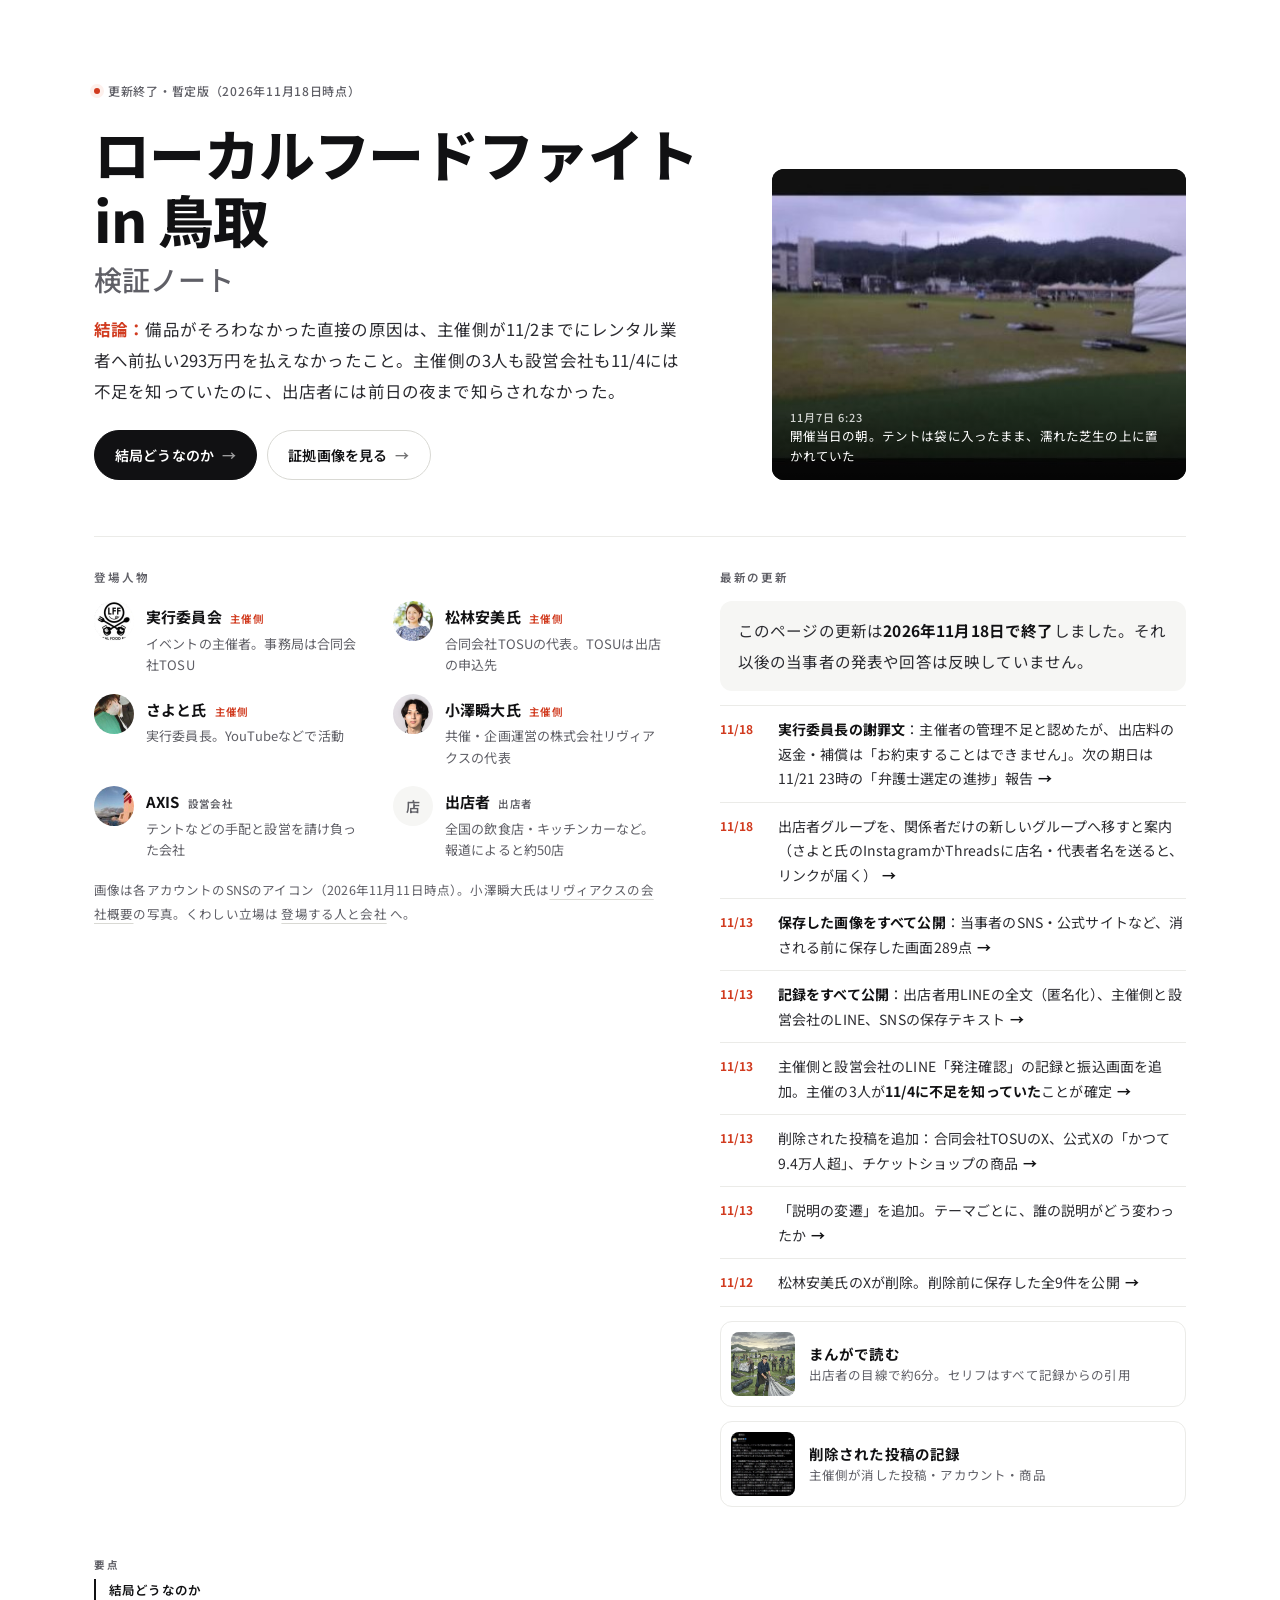
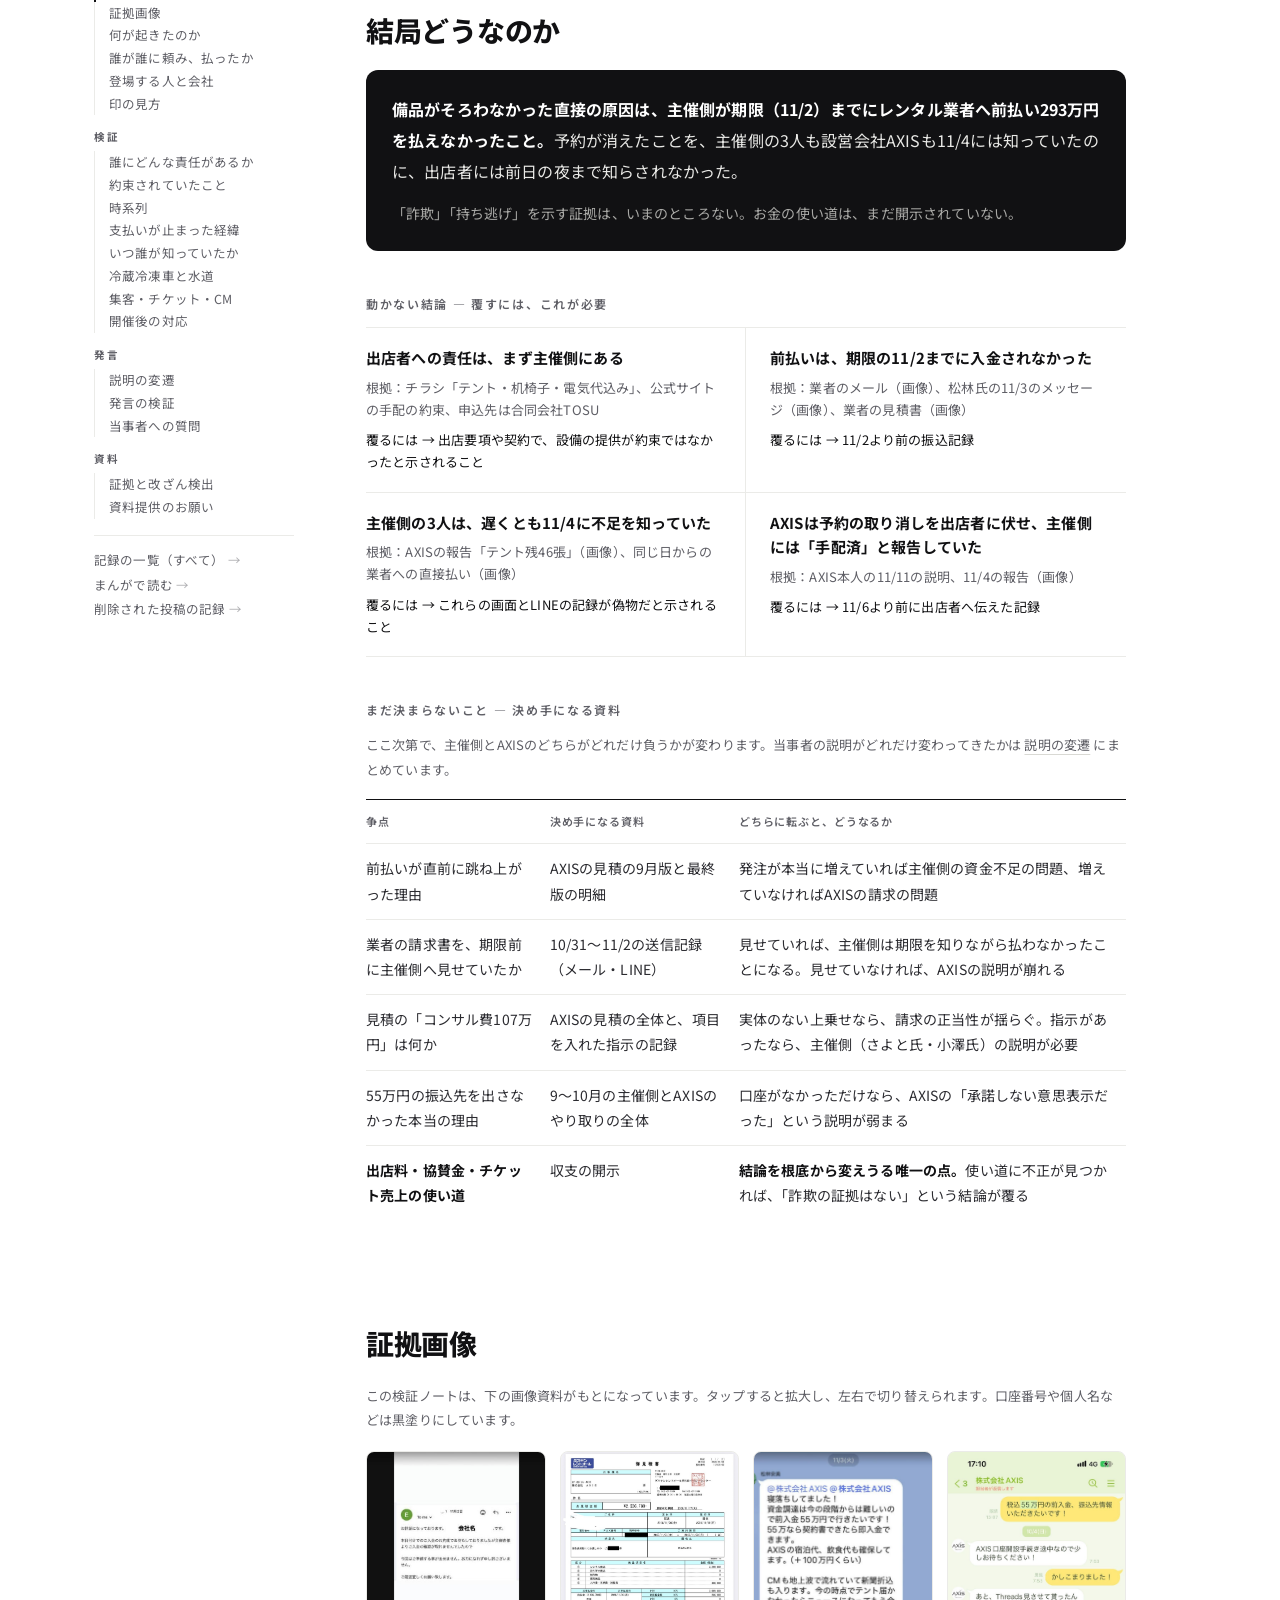
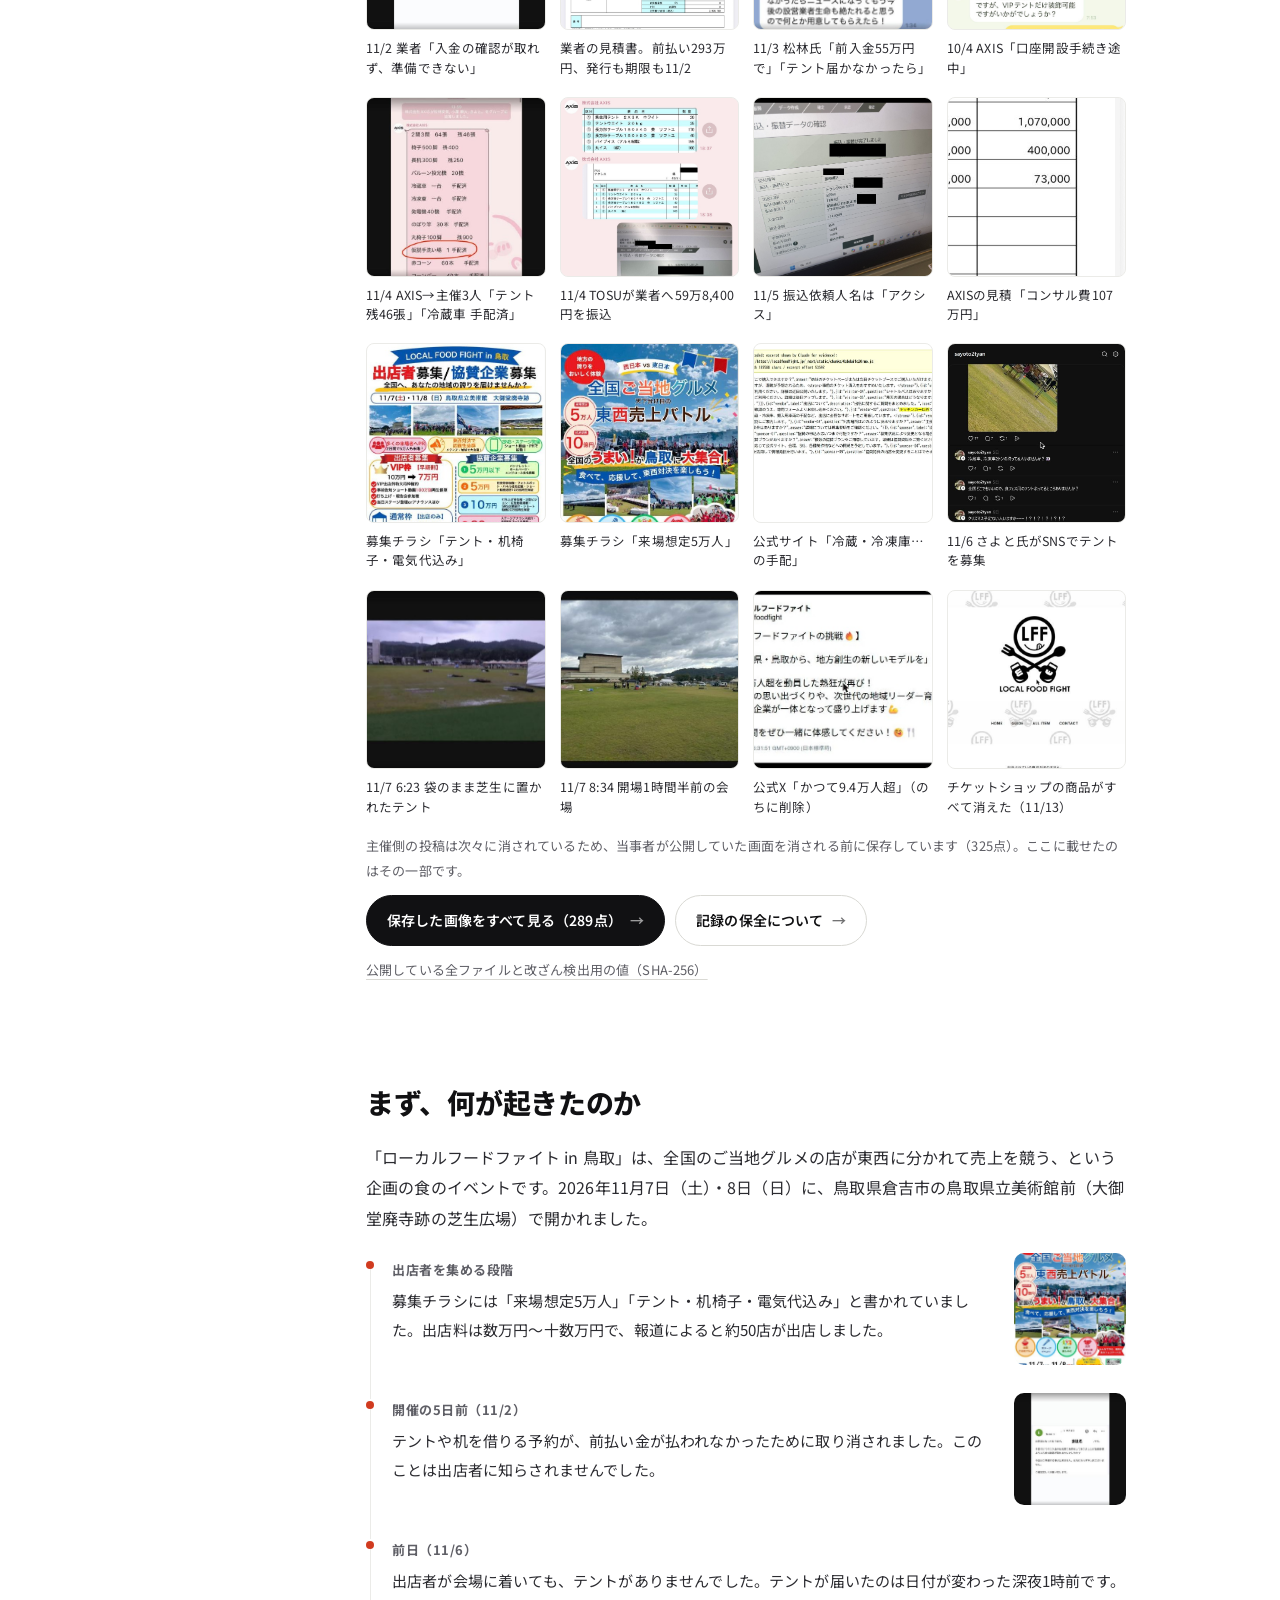
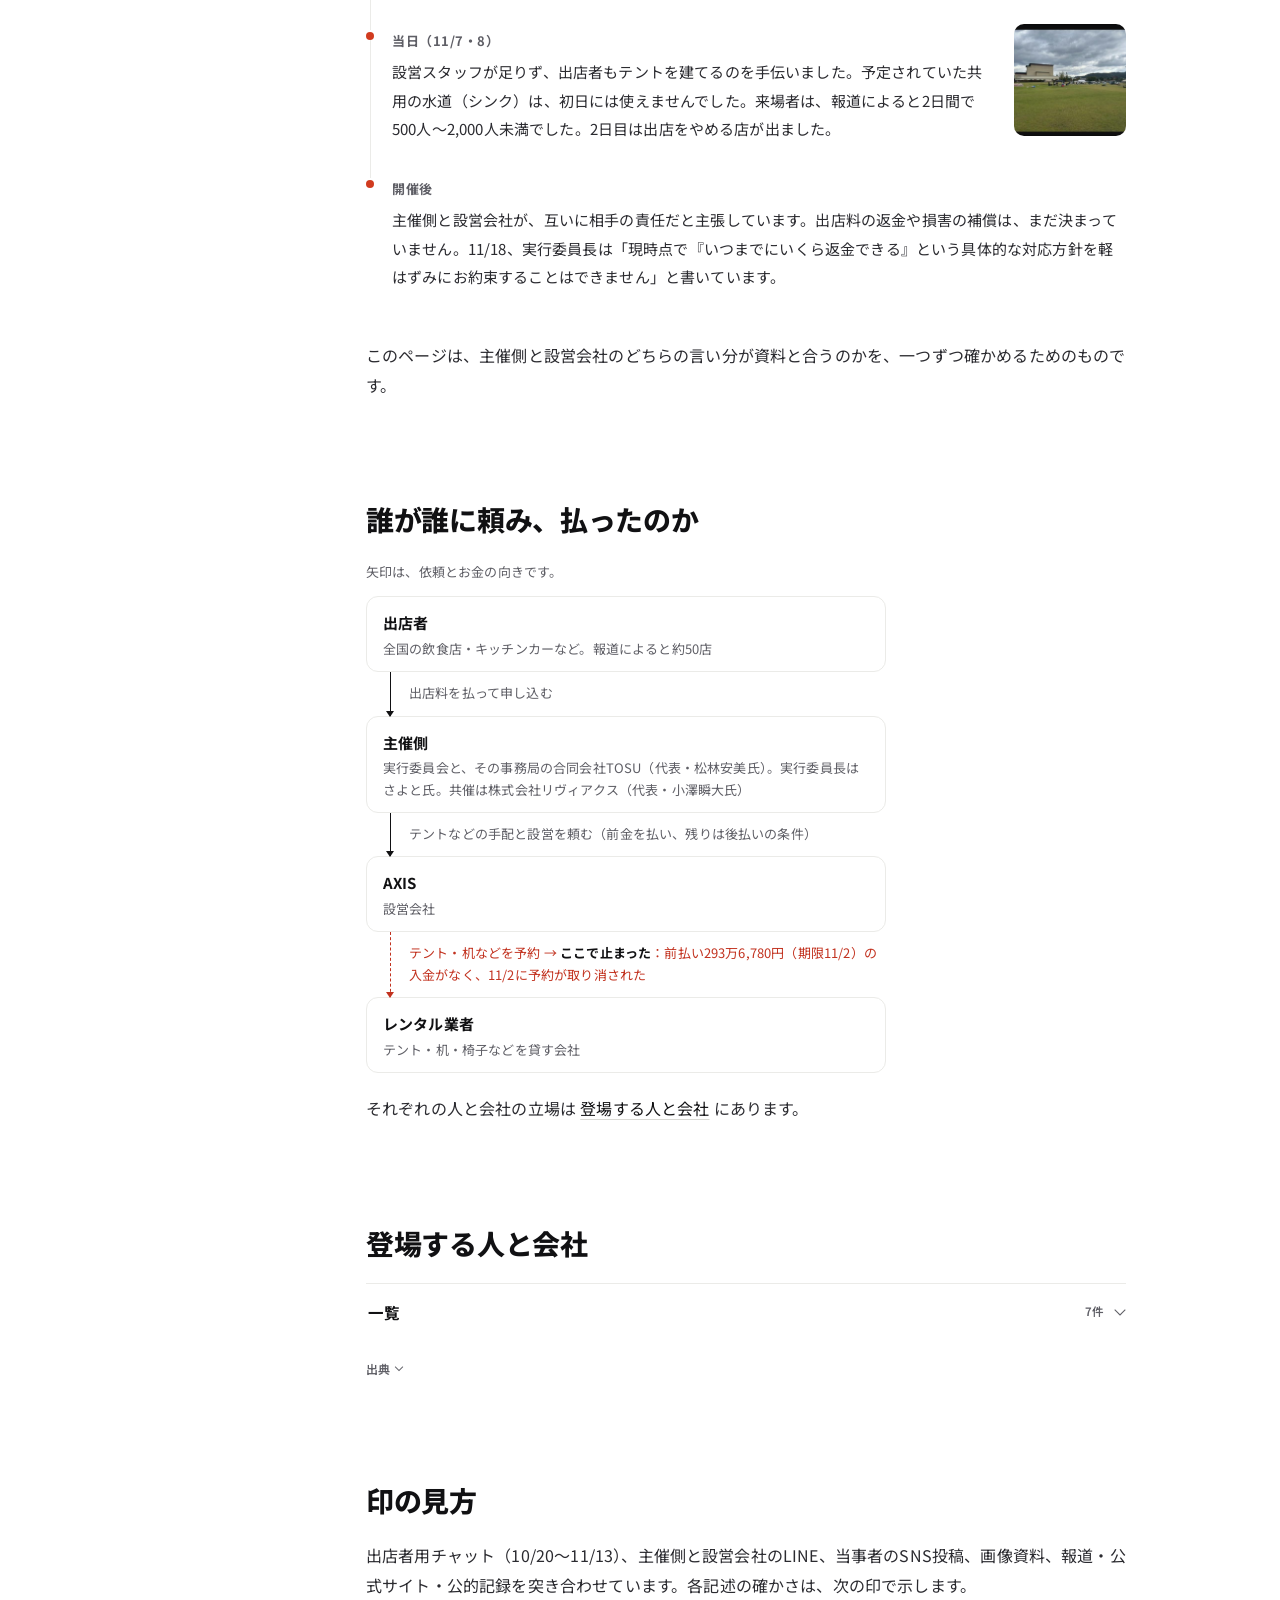
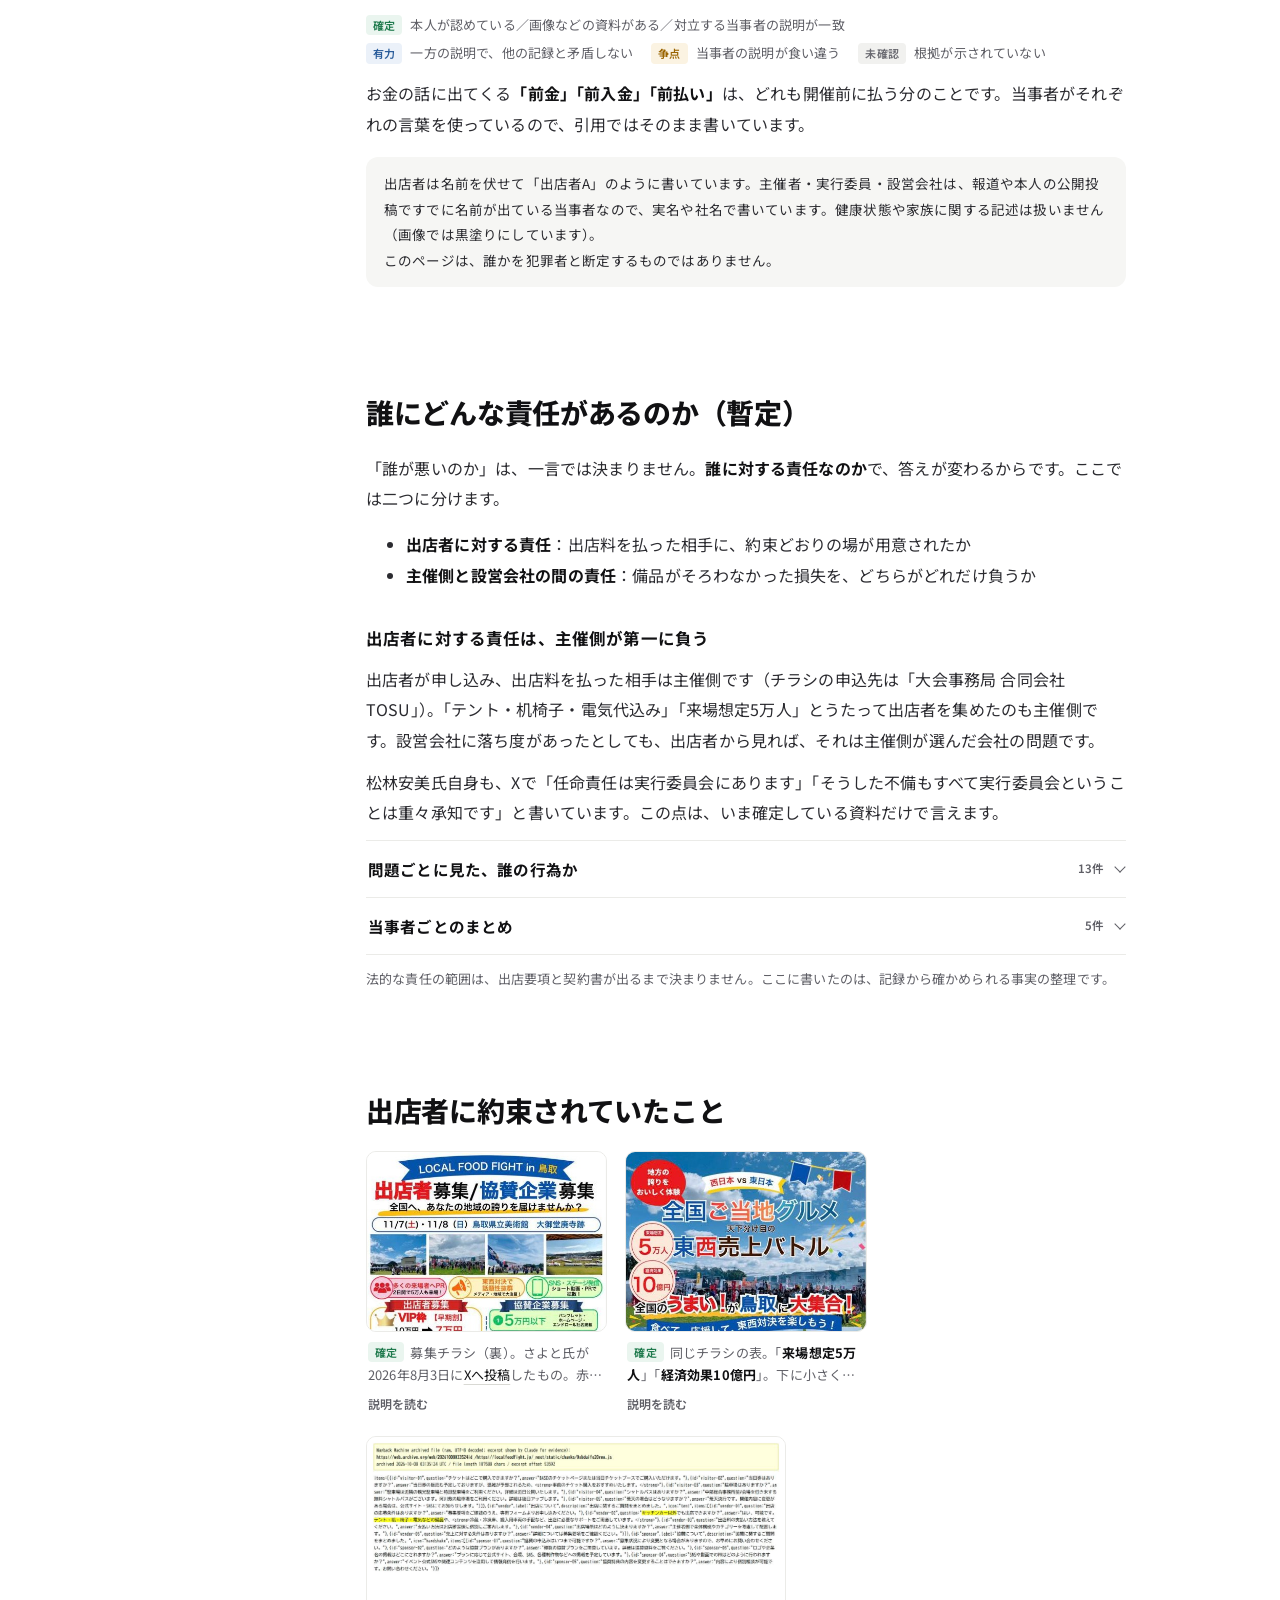
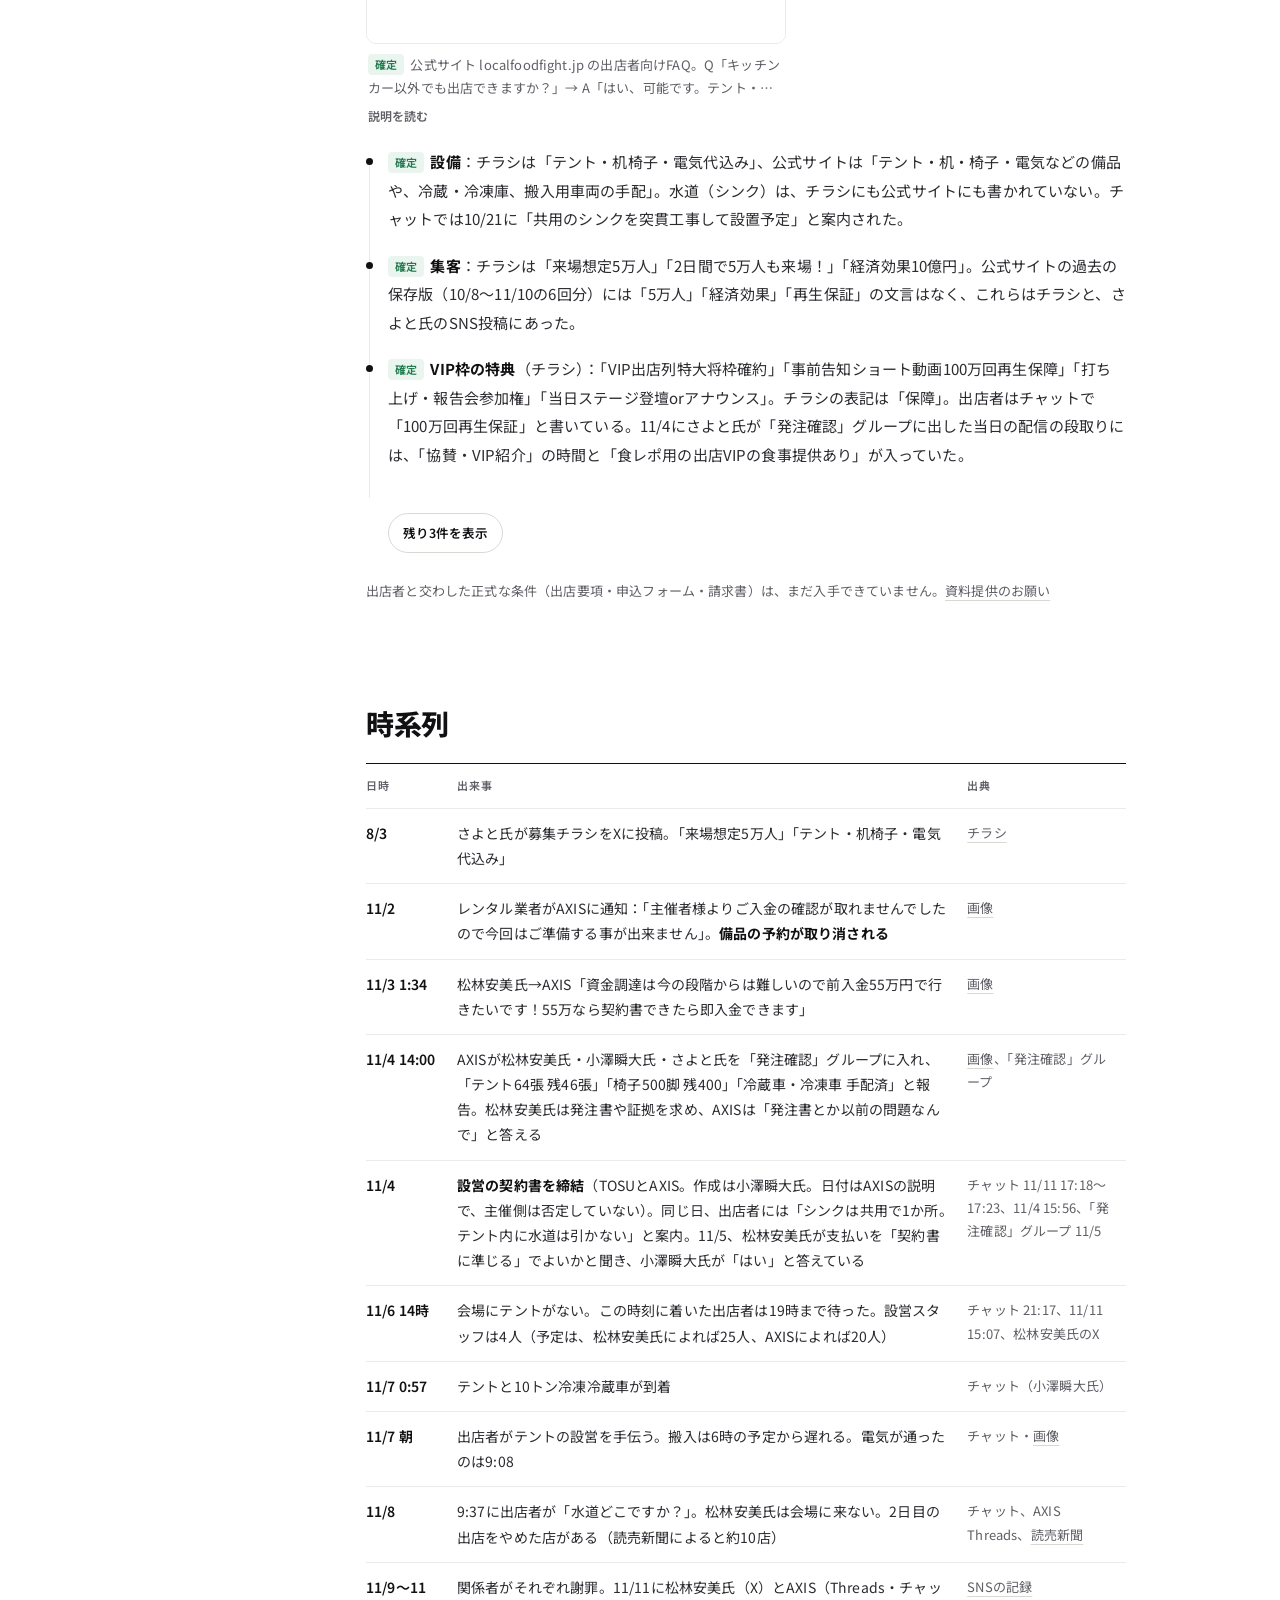
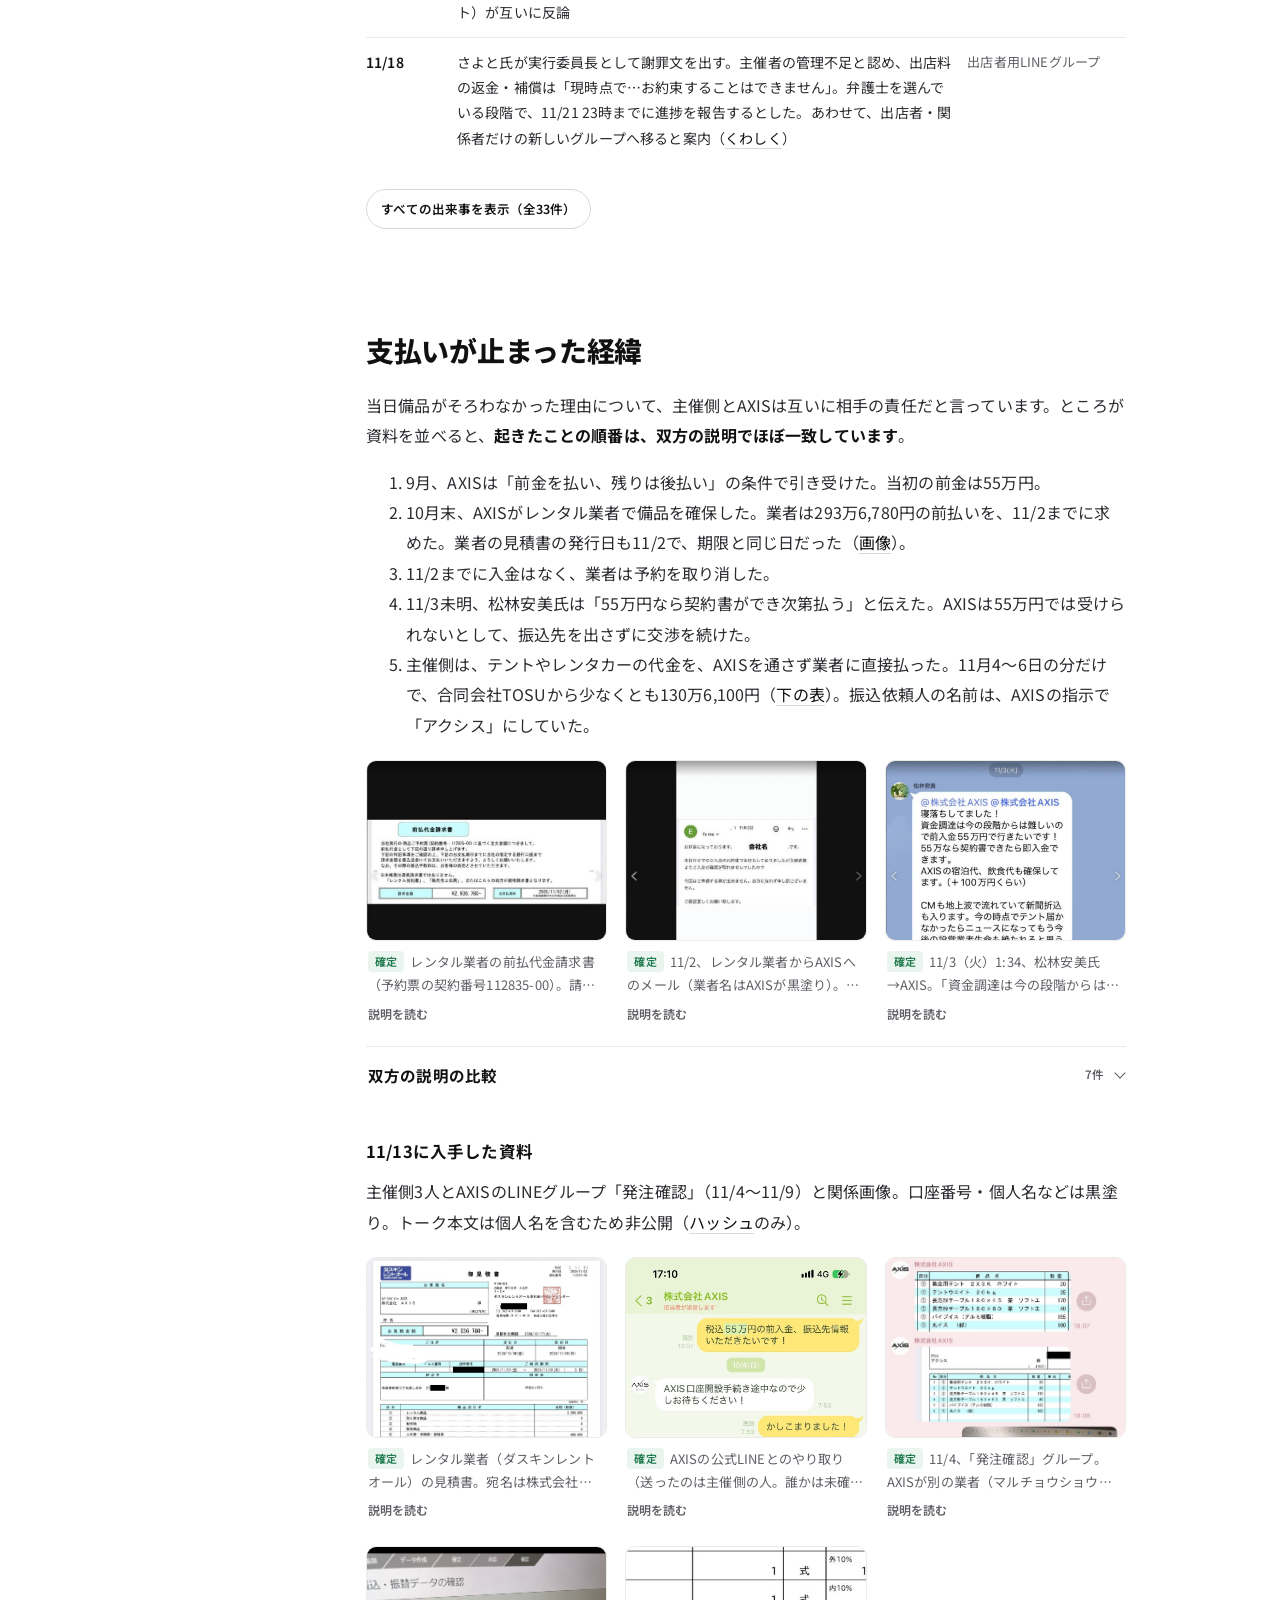
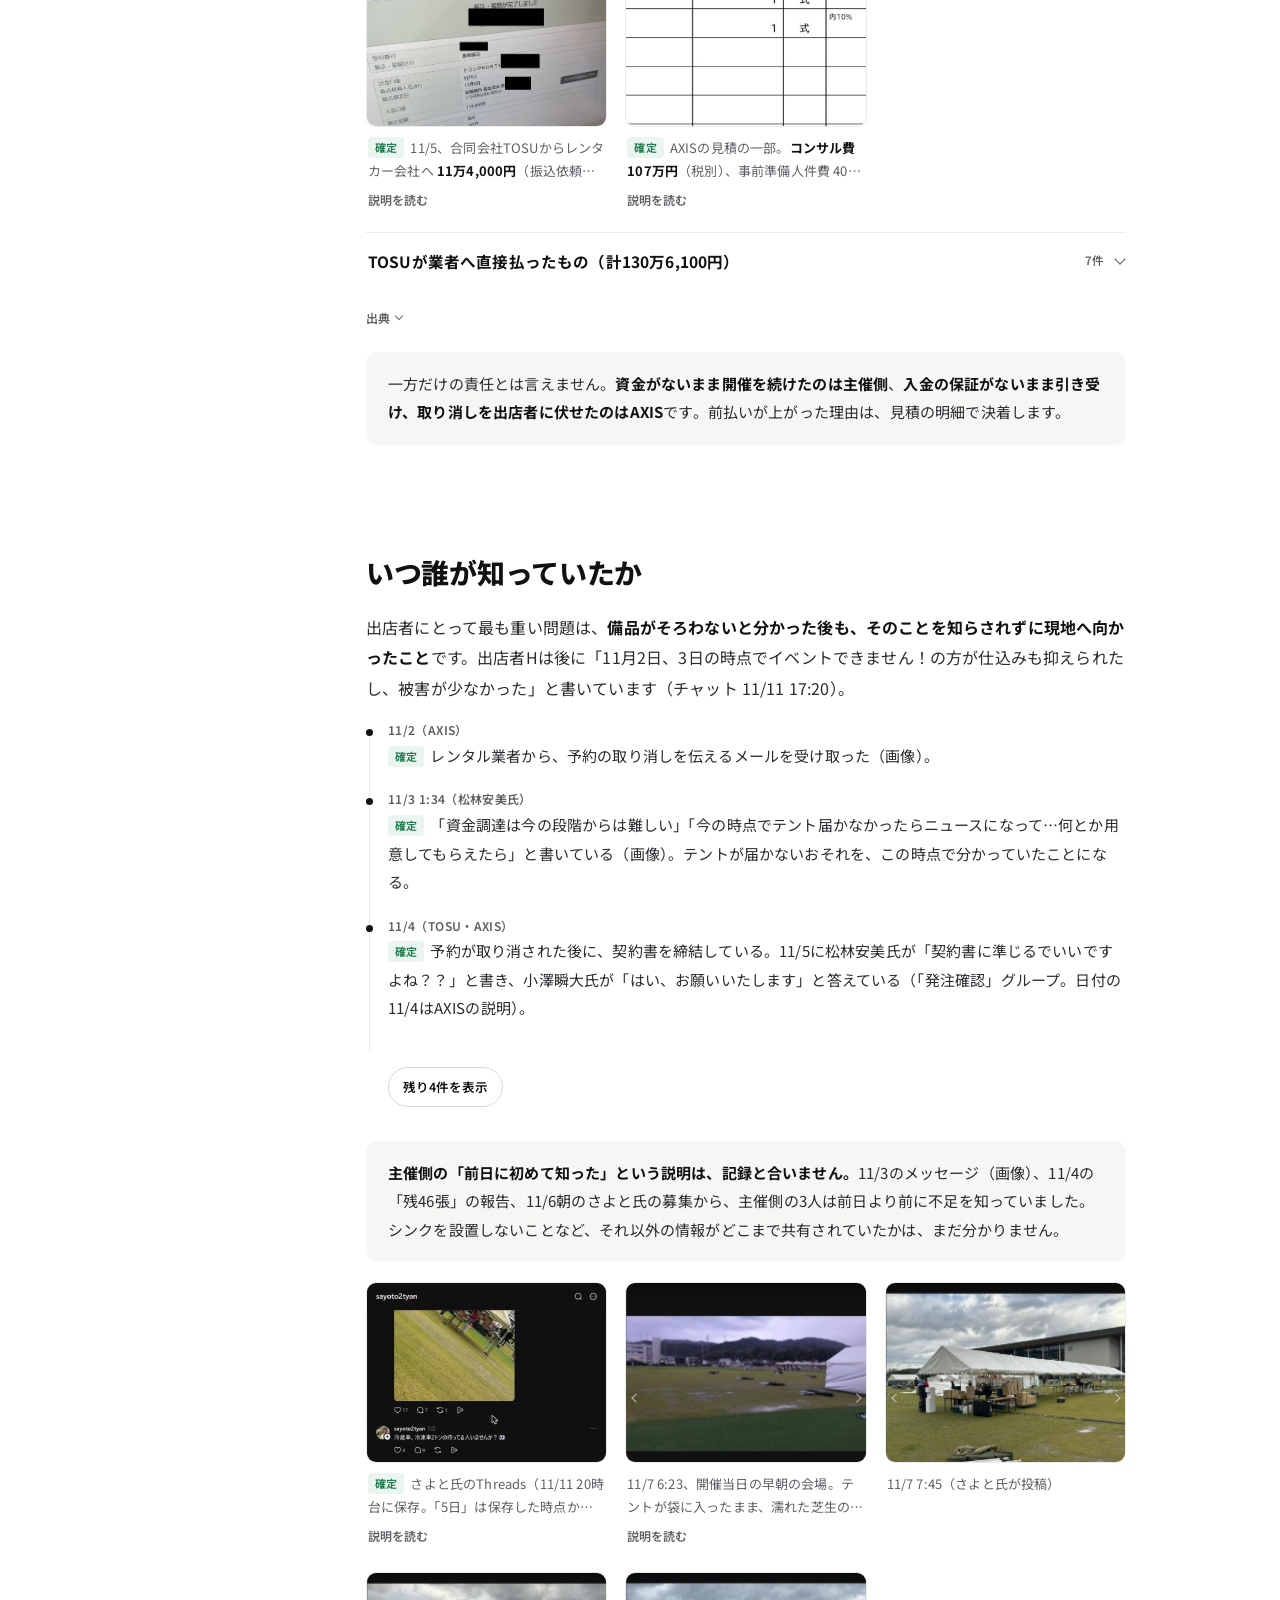
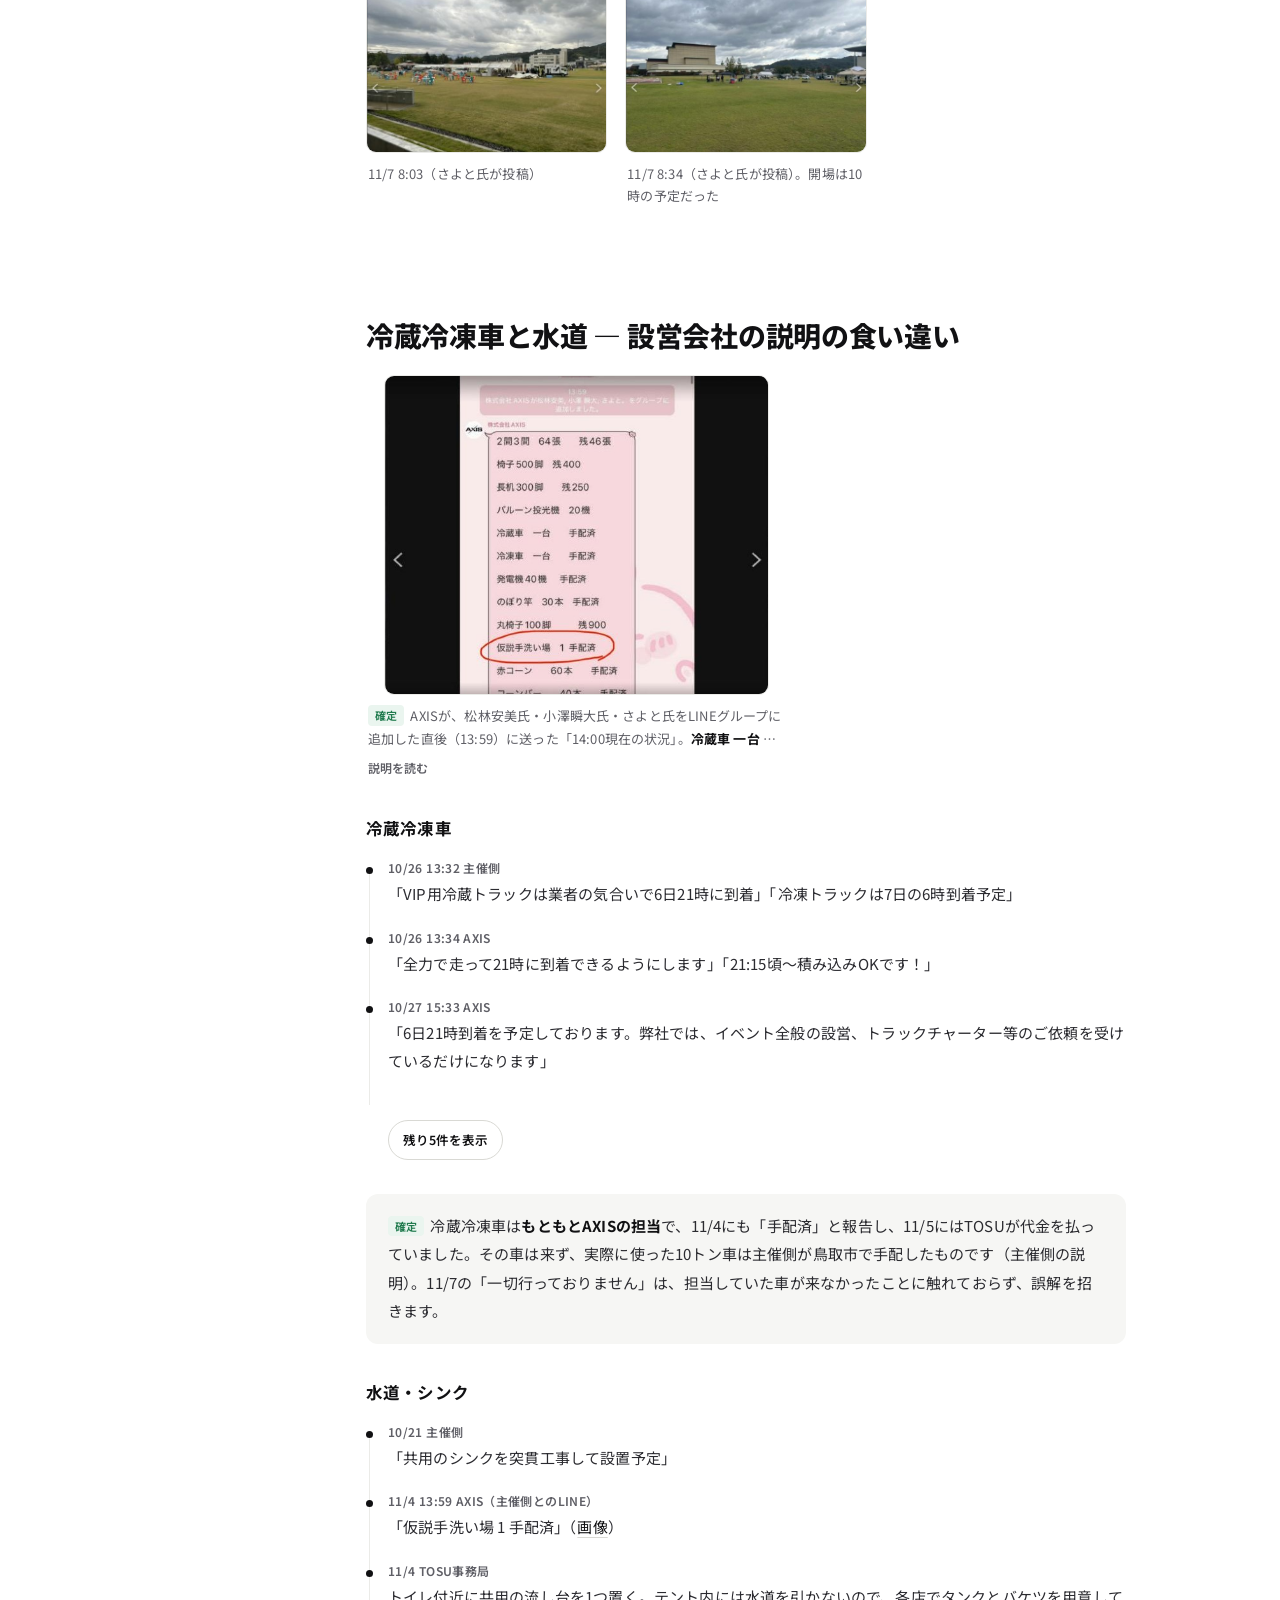
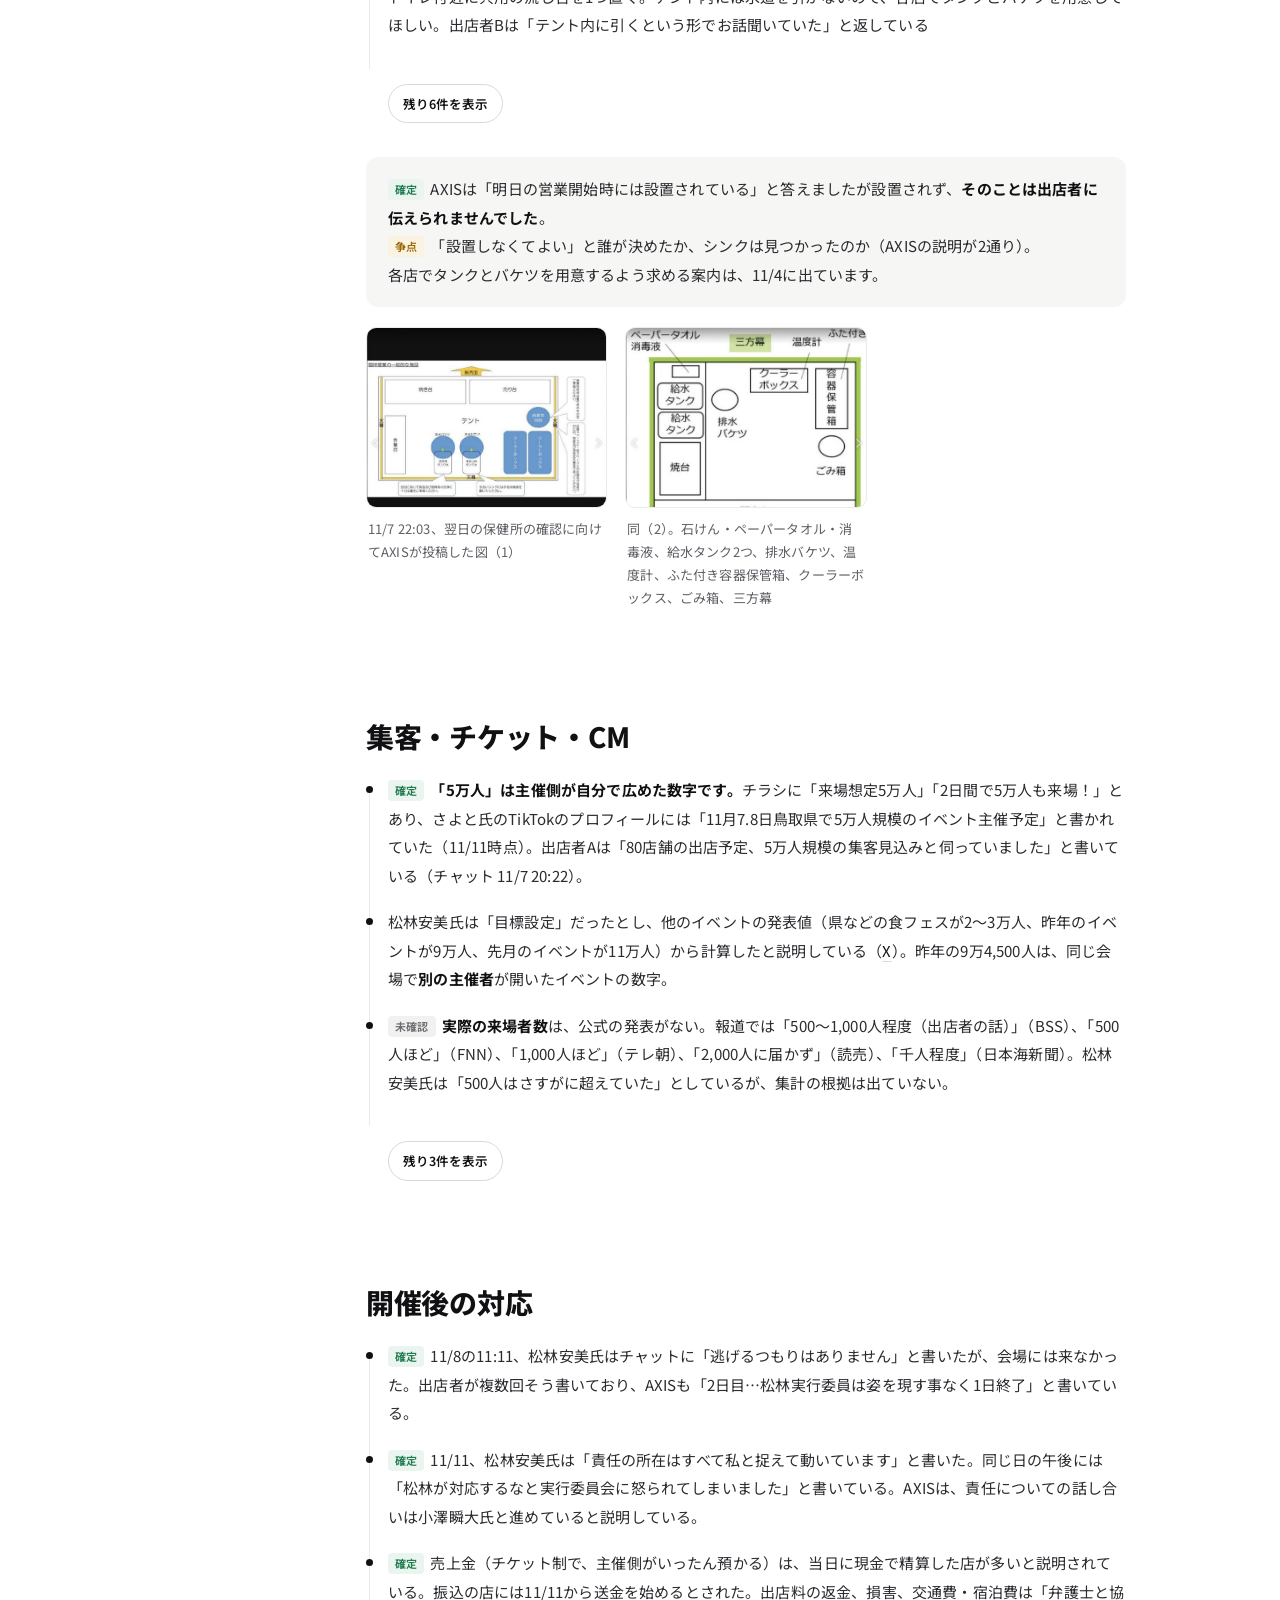
==== commit f7efaa02: "11/18の実行委員長の謝罪文とグループ移動の案内を追加し、更新終了を明記 Co-Authored-By: Claude Opus 5.5 <noreply@anthropic.com>" ====
--- a/index.html
+++ b/index.html
@@ -45,7 +45,7 @@
 <header class="top">
   <div class="hero">
     <div class="hero-text">
-      <span class="status">検証中・暫定版（2026年11月13日時点）</span>
+      <span class="status">更新終了・暫定版（2026年11月18日時点）</span>
       <h1>ローカルフードファイト in 鳥取 <span>検証ノート</span></h1>
       <p class="lede"><b>結論：</b>備品がそろわなかった直接の原因は、主催側が11/2までにレンタル業者へ前払い293万円を払えなかったこと。主催側の3人も設営会社も11/4には不足を知っていたのに、出店者には前日の夜まで知らされなかった。</p>
       <div class="cta"><a class="btn primary" href="#focus">結局どうなのか</a><a class="btn" href="#gallery">証拠画像を見る</a></div>
@@ -70,7 +70,10 @@
     </div>
     <div class="story">
       <h2>最新の更新</h2>
+      <p class="warn">このページの更新は<b>2026年11月18日で終了</b>しました。それ以後の当事者の発表や回答は反映していません。</p>
       <ul class="updates">
+        <li><time>11/18</time><b>実行委員長の謝罪文</b>：主催者の管理不足と認めたが、出店料の返金・補償は「お約束することはできません」。次の期日は11/21 23時の「弁護士選定の進捗」報告 <a href="#apology-1118">→</a></li>
+        <li><time>11/18</time>出店者グループを、関係者だけの新しいグループへ移すと案内（さよと氏のInstagramかThreadsに店名・代表者名を送ると、リンクが届く） <a href="#apology-1118">→</a></li>
         <li><time>11/13</time><b>保存した画像をすべて公開</b>：当事者のSNS・公式サイトなど、消される前に保存した画面289点 <a href="records.html#keep">→</a></li>
         <li><time>11/13</time><b>記録をすべて公開</b>：出店者用LINEの全文（匿名化）、主催側と設営会社のLINE、SNSの保存テキスト <a href="records.html">→</a></li>
         <li><time>11/13</time>主催側と設営会社のLINE「発注確認」の記録と振込画面を追加。主催の3人が<b>11/4に不足を知っていた</b>ことが確定 <a href="#knew">→</a></li>
@@ -192,7 +195,7 @@
   <li><div><span class="step-when">開催の5日前（11/2）</span><p>テントや机を借りる予約が、前払い金が払われなかったために取り消されました。このことは出店者に知らされませんでした。</p></div><a class="thumb" href="#fig-mail"><img src="evidence/line/LI04_vendor_mail_1102_no_payment.jpg" alt="レンタル業者からの、予約取り消しを伝えるメール" loading="lazy"></a></li>
   <li><div><span class="step-when">前日（11/6）</span><p>出店者が会場に着いても、テントがありませんでした。テントが届いたのは日付が変わった深夜1時前です。</p></div></li>
   <li><div><span class="step-when">当日（11/7・8）</span><p>設営スタッフが足りず、出店者もテントを建てるのを手伝いました。予定されていた共用の水道（シンク）は、初日には使えませんでした。来場者は、報道によると2日間で500人〜2,000人未満でした。2日目は出店をやめる店が出ました。</p></div><a class="thumb" href="#fig-venue"><img src="evidence/line/LI12b_1107_0834_venue_1.jpg" alt="11月7日8時34分の会場" loading="lazy"></a></li>
-  <li><div><span class="step-when">開催後</span><p>主催側と設営会社が、互いに相手の責任だと主張しています。出店料の返金や損害の補償は、まだ決まっていません。</p></div></li>
+  <li><div><span class="step-when">開催後</span><p>主催側と設営会社が、互いに相手の責任だと主張しています。出店料の返金や損害の補償は、まだ決まっていません。11/18、実行委員長は「現時点で『いつまでにいくら返金できる』という具体的な対応方針を軽はずみにお約束することはできません」と書いています。</p></div></li>
 </ol>
 <p>このページは、主催側と設営会社のどちらの言い分が資料と合うのかを、一つずつ確かめるためのものです。</p>
 </section>
@@ -271,7 +274,7 @@
 <tr><td>出店者に、事実と違う説明や不十分な説明をした</td><td>AXIS（遅れの理由を「車両トラブル」とだけ説明。「冷凍設備の手配は一切行っておりません」）<br>松林安美氏（「テントも今すべて確保できました」）</td><td><span class="b ok">確定</span></td><td><a href="#claims">発言の検証</a></td></tr>
 <tr><td>前払いの額を直前に上げたのは妥当だったか</td><td>AXISと主催側で言い分が逆</td><td><span class="b dispute">争点</span></td><td>9月の見積と最終の見積の明細が出れば決まる</td></tr>
 <tr><td>業者の請求書を、期限の前に主催側へ見せたか</td><td>AXISは「送った」、主催側は「出てこなかった」。11/4以降に主催側が発注書を求め、AXISが「発注書基本発行してない」と答えたことは記録がある</td><td><span class="b dispute">争点</span>（11/2より前について）</td><td><a href="#money">支払いが止まった経緯</a>。業者の見積書の発行日は11/2（<a href="#fig-duskin">画像</a>）</td></tr>
-<tr><td>開催後、補償の方針と期限を示していない</td><td>実行委員会・TOSU</td><td><span class="b ok">確定</span>（11/13 10時時点。さよと氏は11/12に「明日中に方針を報告」と書いた）</td><td><a href="#after">開催後の対応</a></td></tr>
+<tr><td>開催後、補償の方針と期限を示していない</td><td>実行委員会・TOSU</td><td><span class="b ok">確定</span>（11/18時点。さよと氏は11/12に「明日中に方針を報告」と書き、11/18の謝罪文では返金・補償の額と時期を「お約束することはできません」とした）</td><td><a href="#after">開催後の対応</a></td></tr>
 <tr><td>出店料・協賛金・チケット収入が何に使われたか</td><td>―</td><td><span class="b unver">未確認</span></td><td>収支の資料が出ていない。「詐欺」「持ち逃げ」を示す証拠は確認できていない</td></tr>
 </table></div>
 
@@ -282,7 +285,7 @@
 <tr><th>当事者</th><th>記録から言えること</th></tr>
 <tr><td>実行委員会・TOSU（主催・大会事務局。出店の申込先）</td><td>チラシで「テント・机椅子・電気代込み」「来場想定5万人」「100万回再生保障」を、公式サイトで冷蔵・冷凍庫などのサポートをうたっていた。前払いに必要な資金を用意できないまま、開催を続けた。11/2に予約が取り消された後も、出店者に知らせなかった。設営の契約書を結んだのは開催3日前。前売り枚数や「5万人」の根拠を開示していない。</td></tr>
 <tr><td>松林安美氏（TOSU代表）</td><td>11/3の時点で、資金調達が難しいことと、テントが届かないおそれを分かっていた（画像）。11/4にはAXISに発注書や手配の証拠を何度も求めており、AXISは出していない（「発注確認」グループ）。11/4〜6にTOSUから業者へ少なくとも130万6,100円を直接払った。「責任の所在はすべて私」と書いている。一方で、Xでは「すべて確保できています」という言葉を信じていたと説明しており、11/3のメッセージや、11/4の「残46張」、11/6朝に本人がまとめた不足一覧と合わない。前日夜の「テントも今すべて確保できました」、初日夜の「明日各店舗謝罪に伺います」は、どちらもそのとおりにならなかった。</td></tr>
-<tr><td>さよと氏（実行委員長）</td><td>「約5万人規模」「行政の方のお力添えがある」と、SNSで繰り返し発信した。チラシを自分のXで広めた。11/4には「発注確認」グループで不足の報告を受け、11/6朝にはテントと冷蔵冷凍車をSNSで募集していたが（自身のThreads）、出店者用のチャットでは知らせていない。11/12に「明日中に今後の対応方針を報告」と書いた。松林安美氏によれば、AXISを提案した人物でもある。</td></tr>
+<tr><td>さよと氏（実行委員長）</td><td>「約5万人規模」「行政の方のお力添えがある」と、SNSで繰り返し発信した。チラシを自分のXで広めた。11/4には「発注確認」グループで不足の報告を受け、11/6朝にはテントと冷蔵冷凍車をSNSで募集していたが（自身のThreads）、出店者用のチャットでは知らせていない。11/12に「明日中に今後の対応方針を報告」と書き、11/18に謝罪文を出した。松林安美氏によれば、AXISを提案した人物でもある。</td></tr>
 <tr><td>AXIS（登記上は株式会社紀の国ラボ）</td><td>入金の保証がないまま引き受けた。10/4の時点では「AXIS口座開設手続き途中」と答えていた。予約が取り消された後も手を引かず、55万円の申し出には振込先を出さなかった。11/4には主催側に「冷蔵車・冷凍車 手配済」と報告しながら発注書は出さず、業者への支払いはTOSUに「AXIS名義」で直接振り込ませた。見積には「コンサル費107万円」の項目がある。スタッフを、主催側に伝えずに自分の判断で減らした（本人の説明）。出店者には遅れの理由を「車両トラブル」とだけ伝えた。冷蔵冷凍車と水道について、AXISが以前に書いた内容と合わない説明や、守られなかった回答がある。</td></tr>
 <tr><td>小澤瞬大氏（リヴィアクス代表）</td><td>共催・企画運営の会社の代表で、設営の契約書の作成者。リヴィアクスのリリースは、別の主催者のイベントの来場者数を「類似イベント」の実績として引いていた。11/4から「発注確認」グループにいて、テントの不足を知り「かき集めてください」と書き、11/5には支払いを「契約書に準じる」ことに同意している。AXISは、責任についての話し合いを小澤瞬大氏と進めていると説明している。役割、権限、お金の流れにどう関わったかは、本人の説明がまだない。</td></tr>
 </table></div>
@@ -352,6 +355,7 @@
 <tr class="main"><td class="t">11/9〜11</td><td>関係者がそれぞれ謝罪。11/11に松林安美氏（X）とAXIS（Threads・チャット）が互いに反論</td><td class="src"><a href="#evidence">SNSの記録</a></td></tr>
 <tr><td class="t">11/12</td><td>松林安美氏のXが削除される。さよと氏がチャットで「明日中には、今後の対応方針について改めて皆様にご報告させていただきます」</td><td class="src"><a href="deleted.html">削除された投稿の記録</a>、チャット 11:14</td></tr>
 <tr><td class="t">11/13 午前</td><td>出店者の質問にAXISがチャットで答え、LFF事務局と言い合いになる（「コンサル費107万円」「名前をアクシスにして振り込むよう指示されました」）。10:14 LFF事務局「他の実行委員会から黙れと言われたので黙ります泣」</td><td class="src">チャット 9:13〜10:14</td></tr>
+<tr class="main"><td class="t">11/18</td><td>さよと氏が実行委員長として謝罪文を出す。主催者の管理不足と認め、出店料の返金・補償は「現時点で…お約束することはできません」。弁護士を選んでいる段階で、11/21 23時までに進捗を報告するとした。あわせて、出店者・関係者だけの新しいグループへ移ると案内（<a href="#apology-1118">くわしく</a>）</td><td class="src">出店者用LINEグループ</td></tr>
 </table></div>
 </section>
 
@@ -519,8 +523,19 @@
   <li><span class="b ok">確定</span>松林安美氏は11/11、「現在、実行委員会の会計は底をついており私の会社のお金と個人資産で補填しています」と書いている。</li>
   <li><span class="b ok">確定</span>さよと氏は11/10、「11月の末までには全てお話致します」とThreadsに書いた。11/11のチャットでは、Zoomなどでの謝罪の場と、実行委員会・AXISに第三者を加えた5〜7人での話し合いを予定していると書いている。</li>
   <li><span class="b ok">確定</span>松林安美氏のThreadsとTikTokのアカウントは消えており、TOSUのサイトはパスワードがないと見られない状態になっている（11/11時点）。11/12には松林安美氏のXが削除され、合同会社TOSUのXもアカウントごと消えている。チケットショップの商品も、11/13にはすべて消えていた（<a href="deleted.html">削除された投稿の記録</a>）。</li>
-  <li><span class="b ok">確定</span>11/12、出店者が話し合いの場と期限を求め、さよと氏は「明日中には、今後の対応方針について改めて皆様にご報告させていただきます」と書いた。<span class="b unver">これから確認</span>11/13 10時の時点では、報告は出ていない。</li>
+  <li><span class="b ok">確定</span>11/12、出店者が話し合いの場と期限を求め、さよと氏は「明日中には、今後の対応方針について改めて皆様にご報告させていただきます」と書いた。<span class="b ng">期限に遅れた</span>報告は、期限から5日後の11/18に謝罪文として出た（下）。</li>
   <li><span class="b ok">確定</span>11/13、AXISは出店者の質問に「協議から解決まで責任を持って最後までご対応させて頂きます」と答えた。同じ日、LFF事務局は「他の実行委員会から黙れと言われたので黙ります泣」と書いている。</li>
+</ul>
+<h3 id="apology-1118">11/18 実行委員長の謝罪文</h3>
+<p>2026年11月18日、さよと氏が「ローカルフードファイトin鳥取 実行委員長」の名前で、出店者用LINEグループに「お詫びと今後の対応について」を投稿した。内容は次のとおり。</p>
+<ul class="log">
+  <li><span class="b ok">確定</span><strong>責任の認め方</strong>：集客の乖離と、設営・設備の不備（「水道の管理不足や冷凍車のトラブル等」）について、「主催者の管理不足となります」と書いている。</li>
+  <li><span class="b ok">確定</span><strong>返金・補償</strong>：「出店料だけでも返してほしい」という声があることに触れたうえで、「現在の当社の資金状況では、即座に全額返金や一律の補償を実行できるだけの財源が手元にない状態」とし、<strong>いつまでにいくら返金できるかは約束できない</strong>としている。11/11に松林安美氏が「実行委員会の会計は底をついており」と書いたこととも合う。</li>
+  <li><span class="b ok">確定</span><strong>窓口</strong>：当面は実行委員長が直接受け、弁護士（代理人）が決まったら、正式な窓口を弁護士に一本化する。弁護士は「選定を進めている段階」。</li>
+  <li><span class="b ok">確定</span><strong>次の期日</strong>：「弁護士選定の完了および進捗ご報告の期日：【11月21日23時】」。報告先は「出店者のみのグループ」。</li>
+  <li><span class="b ok">確定</span><strong>グループの移動</strong>：同じ日、さよと氏は「このグループでは今回の件に関係のない方々も入室しております」として、出店者・関係者だけのグループを作ったと案内した。さよと氏のInstagramかThreadsに<strong>店舗名と代表者名</strong>を送った人に、リンクを送るという。</li>
+  <li><span class="b unver">未確認</span>文中では「当社として行えること」「当社の資金状況」と書いているが、<strong>「当社」がどの会社を指すのか</strong>（実行委員会、合同会社TOSU、ほか）は書かれていない。</li>
+  <li><span class="b unver">未確認</span>このページの更新は11/18で終えたため、11/21の期日が守られたかは確かめていない。</li>
 </ul>
 </section>
 
@@ -604,7 +619,8 @@
 <tr><td>11/11以前</td><td>松林安美氏（Xのプロフィール）</td><td>「もう何も失うものがないのですべて嘘偽りなく話していきます。消せと言われても消しません」</td><td><span class="b ng">守られなかった</span>（11/12にアカウントごと削除。<a href="deleted.html">記録</a>）</td></tr>
 <tr><td>11/10</td><td>さよと氏（Threads）</td><td>「明後日には少しずつ情報出せそうです！」</td><td><span class="b ng">守られなかった</span></td></tr>
 <tr><td>11/12</td><td>さよと氏（X・TikTok）</td><td>「私個人の言動が関係各所の方々の助言から止めている状態」「SNSの投稿を止められております」</td><td>11/10の予告と食い違う</td></tr>
-<tr><td>11/12</td><td>さよと氏→出店者</td><td>「明日中には、今後の対応方針について改めて皆様にご報告させていただきます」</td><td><span class="b unver">これから確認</span>（11/13 10時時点で未報告）</td></tr>
+<tr><td>11/12</td><td>さよと氏→出店者</td><td>「明日中には、今後の対応方針について改めて皆様にご報告させていただきます」</td><td><span class="b ng">期限に遅れた</span>（11/18に謝罪文として報告）</td></tr>
+<tr><td>11/18</td><td>さよと氏→出店者</td><td>「弁護士選定の完了および進捗ご報告の期日：【11月21日23時】」「期日を必ず守り設定いたします」</td><td><span class="b unver">未確認</span>（このページの更新終了後の期日）</td></tr>
 </table></div>
 </section>
 
@@ -632,7 +648,7 @@
 <tr><td>11/11 16:54「発注元に55万円以上の入金は致しました。全て日本海テレビに入金履歴も共有しております」（チャット）</td><td>11/4〜6に、TOSUから業者へ少なくとも130万6,100円の振込がある（<a href="#new-1113">表</a>、振込画面 <a href="#fig-l23">画像</a>・<a href="#fig-l24">画像</a>）。いずれも予約が取り消された後の支払い。</td><td><span class="b ok">裏付けあり</span></td></tr>
 <tr><td>11/11 16:49 テレビCMは「10月31日〜11月7日、28回」（チャット）</td><td>放送確認書で確かめられるのは10/31の2回。残りは11月分で、確認書は12月初めに出る予定。</td><td><span class="b unver">未確認</span>（2回は裏付けあり）</td></tr>
 <tr><td>11/10「11月の末までには全てお話致します」「記者会見の段取りを進めております」「明後日には少しずつ情報出せそうです」（Threads）</td><td>11/13 10時の時点でも、まだ行われていない。</td><td><span class="b unver">これから確認</span></td></tr>
-<tr><td>11/12「明日中には、今後の対応方針について改めて皆様にご報告させていただきます」（チャット）</td><td>11/13 10時の時点では、報告は出ていない。</td><td><span class="b unver">これから確認</span></td></tr>
+<tr><td>11/12「明日中には、今後の対応方針について改めて皆様にご報告させていただきます」（チャット）</td><td>報告は、期限から5日後の11/18に謝罪文として出た。返金・補償の額と時期は示されていない（<a href="#apology-1118">謝罪文</a>）。</td><td><span class="b ng">期限に遅れた</span></td></tr>
 </table></div>
 
 <h3>松林安美氏（TOSU代表）</h3>
@@ -692,7 +708,7 @@
 
 <section id="questions">
 <h2>当事者への質問</h2>
-<p>次の点は、回答と資料が出ない限り決まりません。回答や資料が出たら、このページを更新します。</p>
+<p>次の点は、回答と資料が出ない限り決まりません。このページの更新は2026年11月18日で終了したため、それ以後の回答は反映していません。</p>
 <div class="qgroup"><h3>実行委員会・TOSU（松林安美氏）へ</h3><ol>
   <li>出店要項・出店契約で、運営側が用意すると約束した設備（テント、水道、電気、冷蔵冷凍）は何でしたか。<span class="why">→ 法的な責任の範囲を決める、最も重要な資料です</span></li>
   <li>レンタル業者の請求書（293万6,780円、画像）を、いつ受け取りましたか。</li>
@@ -713,7 +729,7 @@
 <div class="qgroup"><h3>さよと氏へ</h3><ol>
   <li>11/6朝にテントを募集した時点で、出店者に知らせなかったのはなぜですか。</li>
   <li>AXISは「さよとさん、小澤さんからこの項目（コンサル費）で金額調整してと言われた」と書いています。そう指示しましたか。</li>
-  <li>11/12に「明日中には、今後の対応方針について改めて皆様にご報告」と書きました。いつ報告しますか。</li>
+  <li>11/18の謝罪文にある「当社」は、どの会社ですか。返金・補償の責任を負うのは誰ですか。</li>
   <li>AXISを提案した経緯と、そのとき把握していた情報を説明してください。</li>
   <li>実行委員長として、集客・設営・会計のどこまでに権限を持っていましたか。</li>
 </ol></div>
@@ -750,6 +766,7 @@
 
 <section id="contribute">
 <h2>資料提供のお願い</h2>
+<p class="warn">このページの更新は2026年11月18日で終了しました。以下は更新中の案内として残しています。送られた資料は反映されません。</p>
 <p>争点の多くは、出店者の手元にある資料で決着します。とくに、<strong>出店要項、申込の控え、出店料の請求書、VIP特典の説明画像、公式LINEとの個別のやり取り、10月中旬以前に出店者グループに投稿された画像、10/26の出店者説明会の録画</strong>を探しています。</p>
 <p>送り方と、届いた資料の扱い（受付番号とハッシュを付けて記録し、出典を確認し、個人情報を伏せたうえで判定を更新すること）は、<a href="https://github.com/kitsuneudonjp/lff/blob/main/CONTRIBUTING.md">資料提供のお願い（CONTRIBUTING.md）</a>に書いています。提供者が誰かは公開しません。</p>
 <p><strong>送り先</strong>：<a href="https://github.com/kitsuneudonjp/lff/issues/new/choose">GitHubのIssue</a>（アカウントをお持ちの方。Issueは公開されます）。非公開で送れる窓口は準備中です。</p>
@@ -757,7 +774,7 @@
 
 <footer>
   事実の誤り、反論、資料の提供を受け付けています。当事者からの反論も、確認したうえで掲載します。<br>
-  最終更新：2026年11月13日（暫定版）
+  最終更新：2026年11月18日（暫定版・更新終了）
 </footer>
 </main>
 </div>
